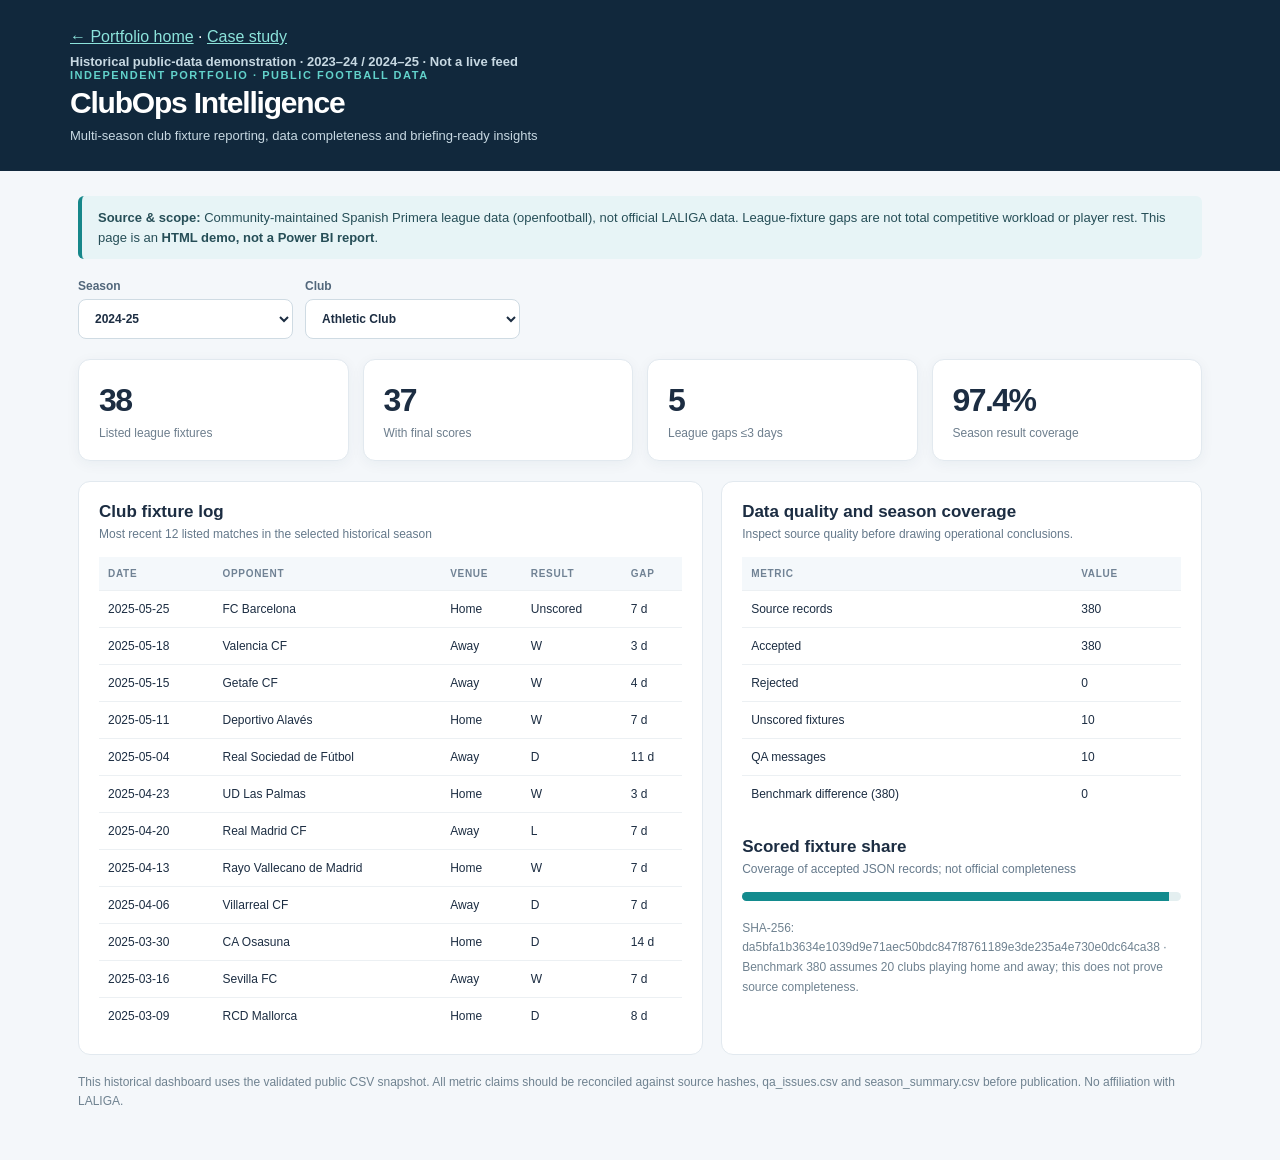
==== site/dashboard/index.html @ a0891cb8 "Host curated portfolio and verified dashboard through GitHub Pages" ====
<!doctype html>
<html lang="en"><head><meta charset="utf-8"/><meta name="viewport" content="width=device-width,initial-scale=1"/>
<title>ClubOps Intelligence — Offline Portfolio Preview</title>
<style>
:root{font-family:Inter,Segoe UI,Arial,sans-serif;color:#1c2d42;background:#f4f7fa}
*{box-sizing:border-box}body{margin:0}header{background:#11283c;color:white;padding:28px max(24px,calc((100% - 1140px)/2))}
h1{font-size:30px;letter-spacing:-.04em;margin:5px 0 3px}header p{color:#c7d8e2;font-size:13px;margin:8px 0 0}
main{max-width:1160px;margin:0 auto;padding:25px 18px 48px}.tag{font-size:11px;letter-spacing:.14em;text-transform:uppercase;color:#62d2cb;font-weight:700}
.notice{background:#e7f4f6;border-left:4px solid #16878a;border-radius:6px;padding:12px 16px;color:#264e57;font-size:13px;line-height:1.5;margin:0 0 20px}
.controls{display:flex;gap:12px;flex-wrap:wrap;margin-bottom:20px}.controls label{display:flex;flex-direction:column;gap:6px;color:#52677b;font-size:12px;font-weight:700}
select{font:inherit;background:white;color:#1c2d42;border:1px solid #cfdbe3;padding:11px 12px;border-radius:8px;min-width:215px}
.cards{display:grid;grid-template-columns:repeat(4,minmax(0,1fr));gap:14px;margin-bottom:20px}.card{background:white;border:1px solid #e2e9ef;padding:20px;border-radius:12px;box-shadow:0 3px 14px #19374a0d}
.card .kpi{font-size:32px;font-weight:750;letter-spacing:-.05em;line-height:1.3}.card .label{color:#6d7e8d;font-size:12px;margin-top:4px}
.grid{display:grid;grid-template-columns:1.3fr 1fr;gap:18px}section{background:white;border:1px solid #e2e9ef;border-radius:12px;padding:20px;overflow:hidden}
section h2{font-size:17px;margin:0 0 3px}section p{color:#65798b;font-size:12px;margin:0 0 14px;line-height:1.5}
table{width:100%;border-collapse:collapse;font-size:12px}th{text-align:left;color:#708294;text-transform:uppercase;font-size:10px;letter-spacing:.07em;background:#f4f8fb}th,td{padding:11px 9px;border-bottom:1px solid #ecf0f3}tr:last-child td{border-bottom:0}
.meter{height:9px;border-radius:9px;background:#e4eff0;overflow:hidden}.bar{height:100%;background:#138b8e}.foot{font-size:12px;color:#6f8290;margin-top:18px;line-height:1.65}
@media(max-width:750px){.cards{grid-template-columns:repeat(2,minmax(0,1fr))}.grid{grid-template-columns:1fr}h1{font-size:25px}}
</style><link rel="icon" href="data:,"><style>
header a{color:#8ce3db}a:focus-visible,select:focus-visible{outline:3px solid #e08d30;outline-offset:4px}
.foot{overflow-wrap:anywhere}@media(max-width:750px){.controls label,select{width:100%;min-width:0}
section{overflow-x:auto}td,th{padding:9px 5px}.card{padding:14px}}</style></head><body>
<header><a href="../index.html">← Portfolio home</a> ·
<a href="../case-study.html">Case study</a><p><strong>Historical public-data demonstration ·
2023–24 / 2024–25 · Not a live feed</strong></p><div class="tag">Independent portfolio · Public football data</div><h1>ClubOps Intelligence</h1>
<p>Multi-season club fixture reporting, data completeness and briefing-ready insights</p></header>
<main><div class="notice"><b>Source & scope:</b> Community-maintained Spanish Primera league data (openfootball), not official LALIGA data. League-fixture gaps are not total competitive workload or player rest. This page is an <b>HTML demo, not a Power BI report</b>.</div>
<div class="controls"><label>Season<select id="season" aria-label="Season"></select></label><label>Club<select id="club" aria-label="Club"></select></label></div>
<div class="cards"><div class="card"><div class="kpi" id="fixtures">–</div><div class="label">Listed league fixtures</div></div>
<div class="card"><div class="kpi" id="complete">–</div><div class="label">With final scores</div></div>
<div class="card"><div class="kpi" id="short">–</div><div class="label">League gaps ≤3 days</div></div>
<div class="card"><div class="kpi" id="scorecover">–</div><div class="label">Season result coverage</div></div></div>
<div class="grid"><section><h2>Club fixture log</h2><p>Most recent 12 listed matches in the selected historical season</p><table><thead><tr><th>Date</th><th>Opponent</th><th>Venue</th><th>Result</th><th>Gap</th></tr></thead><tbody id="fixtureRows"></tbody></table></section>
<section><h2>Data quality and season coverage</h2><p>Inspect source quality before drawing operational conclusions.</p><table><thead><tr><th>Metric</th><th>Value</th></tr></thead><tbody id="qaRows"></tbody></table><h2 style="margin-top:25px">Scored fixture share</h2><p>Coverage of accepted JSON records; not official completeness</p><div class="meter"><div id="meter" class="bar" style="width:0%"></div></div><div class="foot" id="caveat"></div></section></div>
<div class="foot">This historical dashboard uses the validated public CSV snapshot. All metric claims should be reconciled against source hashes, qa_issues.csv and season_summary.csv before publication. No affiliation with LALIGA.</div></main>
<script>
const DATA={"clubs":[{"season":"2023-24","club":"Athletic Club","club_key":"athletic-club","fixtures":"38","completed":"38","home":"19","away":"19","wins":"19","draws":"11","losses":"8","short_gaps_le_3_days":"1","average_gap_days":"7.76"},{"season":"2023-24","club":"CA Osasuna","club_key":"ca-osasuna","fixtures":"38","completed":"38","home":"19","away":"19","wins":"12","draws":"9","losses":"17","short_gaps_le_3_days":"3","average_gap_days":"7.73"},{"season":"2023-24","club":"C\u00e1diz CF","club_key":"cadiz-cf","fixtures":"38","completed":"38","home":"19","away":"19","wins":"6","draws":"15","losses":"17","short_gaps_le_3_days":"3","average_gap_days":"7.7"},{"season":"2023-24","club":"Club Atl\u00e9tico de Madrid","club_key":"club-atletico-de-madrid","fixtures":"38","completed":"38","home":"19","away":"19","wins":"24","draws":"4","losses":"10","short_gaps_le_3_days":"4","average_gap_days":"7.7"},{"season":"2023-24","club":"Deportivo Alav\u00e9s","club_key":"deportivo-alaves","fixtures":"38","completed":"38","home":"19","away":"19","wins":"12","draws":"10","losses":"16","short_gaps_le_3_days":"2","average_gap_days":"7.73"},{"season":"2023-24","club":"FC Barcelona","club_key":"fc-barcelona","fixtures":"38","completed":"38","home":"19","away":"19","wins":"26","draws":"7","losses":"5","short_gaps_le_3_days":"5","average_gap_days":"7.76"},{"season":"2023-24","club":"Getafe CF","club_key":"getafe-cf","fixtures":"38","completed":"38","home":"19","away":"19","wins":"10","draws":"13","losses":"15","short_gaps_le_3_days":"7","average_gap_days":"7.76"},{"season":"2023-24","club":"Girona FC","club_key":"girona-fc","fixtures":"38","completed":"38","home":"19","away":"19","wins":"25","draws":"6","losses":"7","short_gaps_le_3_days":"2","average_gap_days":"7.73"},{"season":"2023-24","club":"Granada CF","club_key":"granada-cf","fixtures":"38","completed":"38","home":"19","away":"19","wins":"4","draws":"9","losses":"25","short_gaps_le_3_days":"2","average_gap_days":"7.68"},{"season":"2023-24","club":"Rayo Vallecano de Madrid","club_key":"rayo-vallecano-de-madrid","fixtures":"38","completed":"38","home":"19","away":"19","wins":"8","draws":"14","losses":"16","short_gaps_le_3_days":"3","average_gap_days":"7.78"},{"season":"2023-24","club":"RC Celta de Vigo","club_key":"rc-celta-de-vigo","fixtures":"38","completed":"38","home":"19","away":"19","wins":"10","draws":"11","losses":"17","short_gaps_le_3_days":"1","average_gap_days":"7.76"},{"season":"2023-24","club":"RCD Mallorca","club_key":"rcd-mallorca","fixtures":"38","completed":"38","home":"19","away":"19","wins":"8","draws":"16","losses":"14","short_gaps_le_3_days":"2","average_gap_days":"7.78"},{"season":"2023-24","club":"Real Betis Balompi\u00e9","club_key":"real-betis-balompie","fixtures":"38","completed":"38","home":"19","away":"19","wins":"14","draws":"15","losses":"9","short_gaps_le_3_days":"2","average_gap_days":"7.73"},{"season":"2023-24","club":"Real Madrid CF","club_key":"real-madrid-cf","fixtures":"38","completed":"38","home":"19","away":"19","wins":"29","draws":"8","losses":"1","short_gaps_le_3_days":"4","average_gap_days":"7.76"},{"season":"2023-24","club":"Real Sociedad de F\u00fatbol","club_key":"real-sociedad-de-futbol","fixtures":"38","completed":"38","home":"19","away":"19","wins":"16","draws":"12","losses":"10","short_gaps_le_3_days":"4","average_gap_days":"7.76"},{"season":"2023-24","club":"Sevilla FC","club_key":"sevilla-fc","fixtures":"38","completed":"38","home":"19","away":"19","wins":"10","draws":"11","losses":"17","short_gaps_le_3_days":"3","average_gap_days":"7.81"},{"season":"2023-24","club":"UD Almer\u00eda","club_key":"ud-almeria","fixtures":"38","completed":"38","home":"19","away":"19","wins":"3","draws":"12","losses":"23","short_gaps_le_3_days":"3","average_gap_days":"7.78"},{"season":"2023-24","club":"UD Las Palmas","club_key":"ud-las-palmas","fixtures":"38","completed":"38","home":"19","away":"19","wins":"10","draws":"10","losses":"18","short_gaps_le_3_days":"3","average_gap_days":"7.78"},{"season":"2023-24","club":"Valencia CF","club_key":"valencia-cf","fixtures":"38","completed":"38","home":"19","away":"19","wins":"13","draws":"10","losses":"15","short_gaps_le_3_days":"2","average_gap_days":"7.81"},{"season":"2023-24","club":"Villarreal CF","club_key":"villarreal-cf","fixtures":"38","completed":"38","home":"19","away":"19","wins":"14","draws":"11","losses":"13","short_gaps_le_3_days":"4","average_gap_days":"7.73"},{"season":"2024-25","club":"Athletic Club","club_key":"athletic-club","fixtures":"38","completed":"37","home":"19","away":"19","wins":"19","draws":"13","losses":"5","short_gaps_le_3_days":"5","average_gap_days":"7.65"},{"season":"2024-25","club":"CA Osasuna","club_key":"ca-osasuna","fixtures":"38","completed":"37","home":"19","away":"19","wins":"12","draws":"15","losses":"10","short_gaps_le_3_days":"4","average_gap_days":"7.57"},{"season":"2024-25","club":"CD Legan\u00e9s","club_key":"cd-leganes","fixtures":"38","completed":"37","home":"19","away":"19","wins":"8","draws":"13","losses":"16","short_gaps_le_3_days":"4","average_gap_days":"7.57"},{"season":"2024-25","club":"Club Atl\u00e9tico de Madrid","club_key":"club-atletico-de-madrid","fixtures":"38","completed":"37","home":"19","away":"19","wins":"21","draws":"10","losses":"6","short_gaps_le_3_days":"4","average_gap_days":"7.54"},{"season":"2024-25","club":"Deportivo Alav\u00e9s","club_key":"deportivo-alaves","fixtures":"38","completed":"37","home":"19","away":"19","wins":"10","draws":"11","losses":"16","short_gaps_le_3_days":"3","average_gap_days":"7.59"},{"season":"2024-25","club":"FC Barcelona","club_key":"fc-barcelona","fixtures":"38","completed":"37","home":"19","away":"19","wins":"27","draws":"4","losses":"6","short_gaps_le_3_days":"7","average_gap_days":"7.59"},{"season":"2024-25","club":"Getafe CF","club_key":"getafe-cf","fixtures":"38","completed":"37","home":"19","away":"19","wins":"11","draws":"9","losses":"17","short_gaps_le_3_days":"3","average_gap_days":"7.62"},{"season":"2024-25","club":"Girona FC","club_key":"girona-fc","fixtures":"38","completed":"37","home":"19","away":"19","wins":"11","draws":"8","losses":"18","short_gaps_le_3_days":"3","average_gap_days":"7.65"},{"season":"2024-25","club":"Rayo Vallecano de Madrid","club_key":"rayo-vallecano-de-madrid","fixtures":"38","completed":"37","home":"19","away":"19","wins":"13","draws":"12","losses":"12","short_gaps_le_3_days":"4","average_gap_days":"7.54"},{"season":"2024-25","club":"RC Celta de Vigo","club_key":"rc-celta-de-vigo","fixtures":"38","completed":"37","home":"19","away":"19","wins":"15","draws":"7","losses":"15","short_gaps_le_3_days":"3","average_gap_days":"7.59"},{"season":"2024-25","club":"RCD Espanyol de Barcelona","club_key":"rcd-espanyol-de-barcelona","fixtures":"38","completed":"37","home":"19","away":"19","wins":"10","draws":"9","losses":"18","short_gaps_le_3_days":"3","average_gap_days":"7.51"},{"season":"2024-25","club":"RCD Mallorca","club_key":"rcd-mallorca","fixtures":"38","completed":"37","home":"19","away":"19","wins":"13","draws":"8","losses":"16","short_gaps_le_3_days":"4","average_gap_days":"7.54"},{"season":"2024-25","club":"Real Betis Balompi\u00e9","club_key":"real-betis-balompie","fixtures":"38","completed":"37","home":"19","away":"19","wins":"16","draws":"11","losses":"10","short_gaps_le_3_days":"4","average_gap_days":"7.59"},{"season":"2024-25","club":"Real Madrid CF","club_key":"real-madrid-cf","fixtures":"38","completed":"37","home":"19","away":"19","wins":"25","draws":"6","losses":"6","short_gaps_le_3_days":"6","average_gap_days":"7.54"},{"season":"2024-25","club":"Real Sociedad de F\u00fatbol","club_key":"real-sociedad-de-futbol","fixtures":"38","completed":"37","home":"19","away":"19","wins":"13","draws":"7","losses":"17","short_gaps_le_3_days":"3","average_gap_days":"7.54"},{"season":"2024-25","club":"Real Valladolid CF","club_key":"real-valladolid-cf","fixtures":"38","completed":"37","home":"19","away":"19","wins":"4","draws":"4","losses":"29","short_gaps_le_3_days":"5","average_gap_days":"7.51"},{"season":"2024-25","club":"Sevilla FC","club_key":"sevilla-fc","fixtures":"38","completed":"37","home":"19","away":"19","wins":"10","draws":"11","losses":"16","short_gaps_le_3_days":"1","average_gap_days":"7.62"},{"season":"2024-25","club":"UD Las Palmas","club_key":"ud-las-palmas","fixtures":"38","completed":"37","home":"19","away":"19","wins":"8","draws":"8","losses":"21","short_gaps_le_3_days":"1","average_gap_days":"7.59"},{"season":"2024-25","club":"Valencia CF","club_key":"valencia-cf","fixtures":"38","completed":"37","home":"19","away":"19","wins":"11","draws":"12","losses":"14","short_gaps_le_3_days":"3","average_gap_days":"7.54"},{"season":"2024-25","club":"Villarreal CF","club_key":"villarreal-cf","fixtures":"38","completed":"37","home":"19","away":"19","wins":"19","draws":"10","losses":"8","short_gaps_le_3_days":"3","average_gap_days":"7.54"}],"fixtures":[{"season":"2023-24","match_id":"2023-24|matchday-1|sevilla-fc|valencia-cf","date":"2023-08-11","round":"Matchday 1","club":"Valencia CF","club_key":"valencia-cf","opponent":"Sevilla FC","venue":"Away","goals_for":"2","goals_against":"1","result":"W","is_complete":"1","gap_days_from_previous":""},{"season":"2023-24","match_id":"2023-24|matchday-1|sevilla-fc|valencia-cf","date":"2023-08-11","round":"Matchday 1","club":"Sevilla FC","club_key":"sevilla-fc","opponent":"Valencia CF","venue":"Home","goals_for":"1","goals_against":"2","result":"L","is_complete":"1","gap_days_from_previous":""},{"season":"2023-24","match_id":"2023-24|matchday-1|ud-almeria|rayo-vallecano-de-madrid","date":"2023-08-11","round":"Matchday 1","club":"Rayo Vallecano de Madrid","club_key":"rayo-vallecano-de-madrid","opponent":"UD Almer\u00eda","venue":"Away","goals_for":"2","goals_against":"0","result":"W","is_complete":"1","gap_days_from_previous":""},{"season":"2023-24","match_id":"2023-24|matchday-1|ud-almeria|rayo-vallecano-de-madrid","date":"2023-08-11","round":"Matchday 1","club":"UD Almer\u00eda","club_key":"ud-almeria","opponent":"Rayo Vallecano de Madrid","venue":"Home","goals_for":"0","goals_against":"2","result":"L","is_complete":"1","gap_days_from_previous":""},{"season":"2023-24","match_id":"2023-24|matchday-1|athletic-club|real-madrid-cf","date":"2023-08-12","round":"Matchday 1","club":"Real Madrid CF","club_key":"real-madrid-cf","opponent":"Athletic Club","venue":"Away","goals_for":"2","goals_against":"0","result":"W","is_complete":"1","gap_days_from_previous":""},{"season":"2023-24","match_id":"2023-24|matchday-1|athletic-club|real-madrid-cf","date":"2023-08-12","round":"Matchday 1","club":"Athletic Club","club_key":"athletic-club","opponent":"Real Madrid CF","venue":"Home","goals_for":"0","goals_against":"2","result":"L","is_complete":"1","gap_days_from_previous":""},{"season":"2023-24","match_id":"2023-24|matchday-1|real-sociedad-de-futbol|girona-fc","date":"2023-08-12","round":"Matchday 1","club":"Girona FC","club_key":"girona-fc","opponent":"Real Sociedad de F\u00fatbol","venue":"Away","goals_for":"1","goals_against":"1","result":"D","is_complete":"1","gap_days_from_previous":""},{"season":"2023-24","match_id":"2023-24|matchday-1|real-sociedad-de-futbol|girona-fc","date":"2023-08-12","round":"Matchday 1","club":"Real Sociedad de F\u00fatbol","club_key":"real-sociedad-de-futbol","opponent":"Girona FC","venue":"Home","goals_for":"1","goals_against":"1","result":"D","is_complete":"1","gap_days_from_previous":""},{"season":"2023-24","match_id":"2023-24|matchday-1|ud-las-palmas|rcd-mallorca","date":"2023-08-12","round":"Matchday 1","club":"RCD Mallorca","club_key":"rcd-mallorca","opponent":"UD Las Palmas","venue":"Away","goals_for":"1","goals_against":"1","result":"D","is_complete":"1","gap_days_from_previous":""},{"season":"2023-24","match_id":"2023-24|matchday-1|ud-las-palmas|rcd-mallorca","date":"2023-08-12","round":"Matchday 1","club":"UD Las Palmas","club_key":"ud-las-palmas","opponent":"RCD Mallorca","venue":"Home","goals_for":"1","goals_against":"1","result":"D","is_complete":"1","gap_days_from_previous":""},{"season":"2023-24","match_id":"2023-24|matchday-1|getafe-cf|fc-barcelona","date":"2023-08-13","round":"Matchday 1","club":"FC Barcelona","club_key":"fc-barcelona","opponent":"Getafe CF","venue":"Away","goals_for":"0","goals_against":"0","result":"D","is_complete":"1","gap_days_from_previous":""},{"season":"2023-24","match_id":"2023-24|matchday-1|getafe-cf|fc-barcelona","date":"2023-08-13","round":"Matchday 1","club":"Getafe CF","club_key":"getafe-cf","opponent":"FC Barcelona","venue":"Home","goals_for":"0","goals_against":"0","result":"D","is_complete":"1","gap_days_from_previous":""},{"season":"2023-24","match_id":"2023-24|matchday-1|rc-celta-de-vigo|ca-osasuna","date":"2023-08-13","round":"Matchday 1","club":"CA Osasuna","club_key":"ca-osasuna","opponent":"RC Celta de Vigo","venue":"Away","goals_for":"2","goals_against":"0","result":"W","is_complete":"1","gap_days_from_previous":""},{"season":"2023-24","match_id":"2023-24|matchday-1|rc-celta-de-vigo|ca-osasuna","date":"2023-08-13","round":"Matchday 1","club":"RC Celta de Vigo","club_key":"rc-celta-de-vigo","opponent":"CA Osasuna","venue":"Home","goals_for":"0","goals_against":"2","result":"L","is_complete":"1","gap_days_from_previous":""},{"season":"2023-24","match_id":"2023-24|matchday-1|villarreal-cf|real-betis-balompie","date":"2023-08-13","round":"Matchday 1","club":"Real Betis Balompi\u00e9","club_key":"real-betis-balompie","opponent":"Villarreal CF","venue":"Away","goals_for":"2","goals_against":"1","result":"W","is_complete":"1","gap_days_from_previous":""},{"season":"2023-24","match_id":"2023-24|matchday-1|villarreal-cf|real-betis-balompie","date":"2023-08-13","round":"Matchday 1","club":"Villarreal CF","club_key":"villarreal-cf","opponent":"Real Betis Balompi\u00e9","venue":"Home","goals_for":"1","goals_against":"2","result":"L","is_complete":"1","gap_days_from_previous":""},{"season":"2023-24","match_id":"2023-24|matchday-1|cadiz-cf|deportivo-alaves","date":"2023-08-14","round":"Matchday 1","club":"Deportivo Alav\u00e9s","club_key":"deportivo-alaves","opponent":"C\u00e1diz CF","venue":"Away","goals_for":"0","goals_against":"1","result":"L","is_complete":"1","gap_days_from_previous":""},{"season":"2023-24","match_id":"2023-24|matchday-1|cadiz-cf|deportivo-alaves","date":"2023-08-14","round":"Matchday 1","club":"C\u00e1diz CF","club_key":"cadiz-cf","opponent":"Deportivo Alav\u00e9s","venue":"Home","goals_for":"1","goals_against":"0","result":"W","is_complete":"1","gap_days_from_previous":""},{"season":"2023-24","match_id":"2023-24|matchday-1|club-atletico-de-madrid|granada-cf","date":"2023-08-14","round":"Matchday 1","club":"Granada CF","club_key":"granada-cf","opponent":"Club Atl\u00e9tico de Madrid","venue":"Away","goals_for":"1","goals_against":"3","result":"L","is_complete":"1","gap_days_from_previous":""},{"season":"2023-24","match_id":"2023-24|matchday-1|club-atletico-de-madrid|granada-cf","date":"2023-08-14","round":"Matchday 1","club":"Club Atl\u00e9tico de Madrid","club_key":"club-atletico-de-madrid","opponent":"Granada CF","venue":"Home","goals_for":"3","goals_against":"1","result":"W","is_complete":"1","gap_days_from_previous":""},{"season":"2023-24","match_id":"2023-24|matchday-2|rcd-mallorca|villarreal-cf","date":"2023-08-18","round":"Matchday 2","club":"Villarreal CF","club_key":"villarreal-cf","opponent":"RCD Mallorca","venue":"Away","goals_for":"1","goals_against":"0","result":"W","is_complete":"1","gap_days_from_previous":"5"},{"season":"2023-24","match_id":"2023-24|matchday-2|rcd-mallorca|villarreal-cf","date":"2023-08-18","round":"Matchday 2","club":"RCD Mallorca","club_key":"rcd-mallorca","opponent":"Villarreal CF","venue":"Home","goals_for":"0","goals_against":"1","result":"L","is_complete":"1","gap_days_from_previous":"6"},{"season":"2023-24","match_id":"2023-24|matchday-2|valencia-cf|ud-las-palmas","date":"2023-08-18","round":"Matchday 2","club":"UD Las Palmas","club_key":"ud-las-palmas","opponent":"Valencia CF","venue":"Away","goals_for":"0","goals_against":"1","result":"L","is_complete":"1","gap_days_from_previous":"6"},{"season":"2023-24","match_id":"2023-24|matchday-2|valencia-cf|ud-las-palmas","date":"2023-08-18","round":"Matchday 2","club":"Valencia CF","club_key":"valencia-cf","opponent":"UD Las Palmas","venue":"Home","goals_for":"1","goals_against":"0","result":"W","is_complete":"1","gap_days_from_previous":"7"},{"season":"2023-24","match_id":"2023-24|matchday-2|ca-osasuna|athletic-club","date":"2023-08-19","round":"Matchday 2","club":"Athletic Club","club_key":"athletic-club","opponent":"CA Osasuna","venue":"Away","goals_for":"2","goals_against":"0","result":"W","is_complete":"1","gap_days_from_previous":"7"},{"season":"2023-24","match_id":"2023-24|matchday-2|ca-osasuna|athletic-club","date":"2023-08-19","round":"Matchday 2","club":"CA Osasuna","club_key":"ca-osasuna","opponent":"Athletic Club","venue":"Home","goals_for":"0","goals_against":"2","result":"L","is_complete":"1","gap_days_from_previous":"6"},{"season":"2023-24","match_id":"2023-24|matchday-2|real-sociedad-de-futbol|rc-celta-de-vigo","date":"2023-08-19","round":"Matchday 2","club":"RC Celta de Vigo","club_key":"rc-celta-de-vigo","opponent":"Real Sociedad de F\u00fatbol","venue":"Away","goals_for":"1","goals_against":"1","result":"D","is_complete":"1","gap_days_from_previous":"6"},{"season":"2023-24","match_id":"2023-24|matchday-2|real-sociedad-de-futbol|rc-celta-de-vigo","date":"2023-08-19","round":"Matchday 2","club":"Real Sociedad de F\u00fatbol","club_key":"real-sociedad-de-futbol","opponent":"RC Celta de Vigo","venue":"Home","goals_for":"1","goals_against":"1","result":"D","is_complete":"1","gap_days_from_previous":"7"},{"season":"2023-24","match_id":"2023-24|matchday-2|ud-almeria|real-madrid-cf","date":"2023-08-19","round":"Matchday 2","club":"Real Madrid CF","club_key":"real-madrid-cf","opponent":"UD Almer\u00eda","venue":"Away","goals_for":"3","goals_against":"1","result":"W","is_complete":"1","gap_days_from_previous":"7"},{"season":"2023-24","match_id":"2023-24|matchday-2|ud-almeria|real-madrid-cf","date":"2023-08-19","round":"Matchday 2","club":"UD Almer\u00eda","club_key":"ud-almeria","opponent":"Real Madrid CF","venue":"Home","goals_for":"1","goals_against":"3","result":"L","is_complete":"1","gap_days_from_previous":"8"},{"season":"2023-24","match_id":"2023-24|matchday-2|fc-barcelona|cadiz-cf","date":"2023-08-20","round":"Matchday 2","club":"C\u00e1diz CF","club_key":"cadiz-cf","opponent":"FC Barcelona","venue":"Away","goals_for":"0","goals_against":"2","result":"L","is_complete":"1","gap_days_from_previous":"6"},{"season":"2023-24","match_id":"2023-24|matchday-2|fc-barcelona|cadiz-cf","date":"2023-08-20","round":"Matchday 2","club":"FC Barcelona","club_key":"fc-barcelona","opponent":"C\u00e1diz CF","venue":"Home","goals_for":"2","goals_against":"0","result":"W","is_complete":"1","gap_days_from_previous":"7"},{"season":"2023-24","match_id":"2023-24|matchday-2|girona-fc|getafe-cf","date":"2023-08-20","round":"Matchday 2","club":"Getafe CF","club_key":"getafe-cf","opponent":"Girona FC","venue":"Away","goals_for":"0","goals_against":"3","result":"L","is_complete":"1","gap_days_from_previous":"7"},{"season":"2023-24","match_id":"2023-24|matchday-2|girona-fc|getafe-cf","date":"2023-08-20","round":"Matchday 2","club":"Girona FC","club_key":"girona-fc","opponent":"Getafe CF","venue":"Home","goals_for":"3","goals_against":"0","result":"W","is_complete":"1","gap_days_from_previous":"8"},{"season":"2023-24","match_id":"2023-24|matchday-2|real-betis-balompie|club-atletico-de-madrid","date":"2023-08-20","round":"Matchday 2","club":"Club Atl\u00e9tico de Madrid","club_key":"club-atletico-de-madrid","opponent":"Real Betis Balompi\u00e9","venue":"Away","goals_for":"0","goals_against":"0","result":"D","is_complete":"1","gap_days_from_previous":"6"},{"season":"2023-24","match_id":"2023-24|matchday-2|real-betis-balompie|club-atletico-de-madrid","date":"2023-08-20","round":"Matchday 2","club":"Real Betis Balompi\u00e9","club_key":"real-betis-balompie","opponent":"Club Atl\u00e9tico de Madrid","venue":"Home","goals_for":"0","goals_against":"0","result":"D","is_complete":"1","gap_days_from_previous":"7"},{"season":"2023-24","match_id":"2023-24|matchday-2|deportivo-alaves|sevilla-fc","date":"2023-08-21","round":"Matchday 2","club":"Sevilla FC","club_key":"sevilla-fc","opponent":"Deportivo Alav\u00e9s","venue":"Away","goals_for":"3","goals_against":"4","result":"L","is_complete":"1","gap_days_from_previous":"10"},{"season":"2023-24","match_id":"2023-24|matchday-2|deportivo-alaves|sevilla-fc","date":"2023-08-21","round":"Matchday 2","club":"Deportivo Alav\u00e9s","club_key":"deportivo-alaves","opponent":"Sevilla FC","venue":"Home","goals_for":"4","goals_against":"3","result":"W","is_complete":"1","gap_days_from_previous":"7"},{"season":"2023-24","match_id":"2023-24|matchday-2|granada-cf|rayo-vallecano-de-madrid","date":"2023-08-21","round":"Matchday 2","club":"Rayo Vallecano de Madrid","club_key":"rayo-vallecano-de-madrid","opponent":"Granada CF","venue":"Away","goals_for":"2","goals_against":"0","result":"W","is_complete":"1","gap_days_from_previous":"10"},{"season":"2023-24","match_id":"2023-24|matchday-2|granada-cf|rayo-vallecano-de-madrid","date":"2023-08-21","round":"Matchday 2","club":"Granada CF","club_key":"granada-cf","opponent":"Rayo Vallecano de Madrid","venue":"Home","goals_for":"0","goals_against":"2","result":"L","is_complete":"1","gap_days_from_previous":"7"},{"season":"2023-24","match_id":"2023-24|matchday-3|rc-celta-de-vigo|real-madrid-cf","date":"2023-08-25","round":"Matchday 3","club":"Real Madrid CF","club_key":"real-madrid-cf","opponent":"RC Celta de Vigo","venue":"Away","goals_for":"1","goals_against":"0","result":"W","is_complete":"1","gap_days_from_previous":"6"},{"season":"2023-24","match_id":"2023-24|matchday-3|rc-celta-de-vigo|real-madrid-cf","date":"2023-08-25","round":"Matchday 3","club":"RC Celta de Vigo","club_key":"rc-celta-de-vigo","opponent":"Real Madrid CF","venue":"Home","goals_for":"0","goals_against":"1","result":"L","is_complete":"1","gap_days_from_previous":"6"},{"season":"2023-24","match_id":"2023-24|matchday-3|ud-las-palmas|real-sociedad-de-futbol","date":"2023-08-25","round":"Matchday 3","club":"Real Sociedad de F\u00fatbol","club_key":"real-sociedad-de-futbol","opponent":"UD Las Palmas","venue":"Away","goals_for":"0","goals_against":"0","result":"D","is_complete":"1","gap_days_from_previous":"6"},{"season":"2023-24","match_id":"2023-24|matchday-3|ud-las-palmas|real-sociedad-de-futbol","date":"2023-08-25","round":"Matchday 3","club":"UD Las Palmas","club_key":"ud-las-palmas","opponent":"Real Sociedad de F\u00fatbol","venue":"Home","goals_for":"0","goals_against":"0","result":"D","is_complete":"1","gap_days_from_previous":"7"},{"season":"2023-24","match_id":"2023-24|matchday-3|cadiz-cf|ud-almeria","date":"2023-08-26","round":"Matchday 3","club":"UD Almer\u00eda","club_key":"ud-almeria","opponent":"C\u00e1diz CF","venue":"Away","goals_for":"1","goals_against":"1","result":"D","is_complete":"1","gap_days_from_previous":"7"},{"season":"2023-24","match_id":"2023-24|matchday-3|cadiz-cf|ud-almeria","date":"2023-08-26","round":"Matchday 3","club":"C\u00e1diz CF","club_key":"cadiz-cf","opponent":"UD Almer\u00eda","venue":"Home","goals_for":"1","goals_against":"1","result":"D","is_complete":"1","gap_days_from_previous":"6"},{"season":"2023-24","match_id":"2023-24|matchday-3|granada-cf|rcd-mallorca","date":"2023-08-26","round":"Matchday 3","club":"RCD Mallorca","club_key":"rcd-mallorca","opponent":"Granada CF","venue":"Away","goals_for":"2","goals_against":"3","result":"L","is_complete":"1","gap_days_from_previous":"8"},{"season":"2023-24","match_id":"2023-24|matchday-3|granada-cf|rcd-mallorca","date":"2023-08-26","round":"Matchday 3","club":"Granada CF","club_key":"granada-cf","opponent":"RCD Mallorca","venue":"Home","goals_for":"3","goals_against":"2","result":"W","is_complete":"1","gap_days_from_previous":"5"},{"season":"2023-24","match_id":"2023-24|matchday-3|sevilla-fc|girona-fc","date":"2023-08-26","round":"Matchday 3","club":"Girona FC","club_key":"girona-fc","opponent":"Sevilla FC","venue":"Away","goals_for":"2","goals_against":"1","result":"W","is_complete":"1","gap_days_from_previous":"6"},{"season":"2023-24","match_id":"2023-24|matchday-3|sevilla-fc|girona-fc","date":"2023-08-26","round":"Matchday 3","club":"Sevilla FC","club_key":"sevilla-fc","opponent":"Girona FC","venue":"Home","goals_for":"1","goals_against":"2","result":"L","is_complete":"1","gap_days_from_previous":"5"},{"season":"2023-24","match_id":"2023-24|matchday-3|athletic-club|real-betis-balompie","date":"2023-08-27","round":"Matchday 3","club":"Real Betis Balompi\u00e9","club_key":"real-betis-balompie","opponent":"Athletic Club","venue":"Away","goals_for":"2","goals_against":"4","result":"L","is_complete":"1","gap_days_from_previous":"7"},{"season":"2023-24","match_id":"2023-24|matchday-3|athletic-club|real-betis-balompie","date":"2023-08-27","round":"Matchday 3","club":"Athletic Club","club_key":"athletic-club","opponent":"Real Betis Balompi\u00e9","venue":"Home","goals_for":"4","goals_against":"2","result":"W","is_complete":"1","gap_days_from_previous":"8"},{"season":"2023-24","match_id":"2023-24|matchday-3|valencia-cf|ca-osasuna","date":"2023-08-27","round":"Matchday 3","club":"CA Osasuna","club_key":"ca-osasuna","opponent":"Valencia CF","venue":"Away","goals_for":"2","goals_against":"1","result":"W","is_complete":"1","gap_days_from_previous":"8"},{"season":"2023-24","match_id":"2023-24|matchday-3|valencia-cf|ca-osasuna","date":"2023-08-27","round":"Matchday 3","club":"Valencia CF","club_key":"valencia-cf","opponent":"CA Osasuna","venue":"Home","goals_for":"1","goals_against":"2","result":"L","is_complete":"1","gap_days_from_previous":"9"},{"season":"2023-24","match_id":"2023-24|matchday-3|villarreal-cf|fc-barcelona","date":"2023-08-27","round":"Matchday 3","club":"FC Barcelona","club_key":"fc-barcelona","opponent":"Villarreal CF","venue":"Away","goals_for":"4","goals_against":"3","result":"W","is_complete":"1","gap_days_from_previous":"7"},{"season":"2023-24","match_id":"2023-24|matchday-3|villarreal-cf|fc-barcelona","date":"2023-08-27","round":"Matchday 3","club":"Villarreal CF","club_key":"villarreal-cf","opponent":"FC Barcelona","venue":"Home","goals_for":"3","goals_against":"4","result":"L","is_complete":"1","gap_days_from_previous":"9"},{"season":"2023-24","match_id":"2023-24|matchday-3|getafe-cf|deportivo-alaves","date":"2023-08-28","round":"Matchday 3","club":"Deportivo Alav\u00e9s","club_key":"deportivo-alaves","opponent":"Getafe CF","venue":"Away","goals_for":"0","goals_against":"1","result":"L","is_complete":"1","gap_days_from_previous":"7"},{"season":"2023-24","match_id":"2023-24|matchday-3|getafe-cf|deportivo-alaves","date":"2023-08-28","round":"Matchday 3","club":"Getafe CF","club_key":"getafe-cf","opponent":"Deportivo Alav\u00e9s","venue":"Home","goals_for":"1","goals_against":"0","result":"W","is_complete":"1","gap_days_from_previous":"8"},{"season":"2023-24","match_id":"2023-24|matchday-3|rayo-vallecano-de-madrid|club-atletico-de-madrid","date":"2023-08-28","round":"Matchday 3","club":"Club Atl\u00e9tico de Madrid","club_key":"club-atletico-de-madrid","opponent":"Rayo Vallecano de Madrid","venue":"Away","goals_for":"7","goals_against":"0","result":"W","is_complete":"1","gap_days_from_previous":"8"},{"season":"2023-24","match_id":"2023-24|matchday-3|rayo-vallecano-de-madrid|club-atletico-de-madrid","date":"2023-08-28","round":"Matchday 3","club":"Rayo Vallecano de Madrid","club_key":"rayo-vallecano-de-madrid","opponent":"Club Atl\u00e9tico de Madrid","venue":"Home","goals_for":"0","goals_against":"7","result":"L","is_complete":"1","gap_days_from_previous":"7"},{"season":"2023-24","match_id":"2023-24|matchday-4|cadiz-cf|villarreal-cf","date":"2023-09-01","round":"Matchday 4","club":"Villarreal CF","club_key":"villarreal-cf","opponent":"C\u00e1diz CF","venue":"Away","goals_for":"1","goals_against":"3","result":"L","is_complete":"1","gap_days_from_previous":"5"},{"season":"2023-24","match_id":"2023-24|matchday-4|cadiz-cf|villarreal-cf","date":"2023-09-01","round":"Matchday 4","club":"C\u00e1diz CF","club_key":"cadiz-cf","opponent":"Villarreal CF","venue":"Home","goals_for":"3","goals_against":"1","result":"W","is_complete":"1","gap_days_from_previous":"6"},{"season":"2023-24","match_id":"2023-24|matchday-4|ud-almeria|rc-celta-de-vigo","date":"2023-09-01","round":"Matchday 4","club":"RC Celta de Vigo","club_key":"rc-celta-de-vigo","opponent":"UD Almer\u00eda","venue":"Away","goals_for":"3","goals_against":"2","result":"W","is_complete":"1","gap_days_from_previous":"7"},{"season":"2023-24","match_id":"2023-24|matchday-4|ud-almeria|rc-celta-de-vigo","date":"2023-09-01","round":"Matchday 4","club":"UD Almer\u00eda","club_key":"ud-almeria","opponent":"RC Celta de Vigo","venue":"Home","goals_for":"2","goals_against":"3","result":"L","is_complete":"1","gap_days_from_previous":"6"},{"season":"2023-24","match_id":"2023-24|matchday-4|deportivo-alaves|valencia-cf","date":"2023-09-02","round":"Matchday 4","club":"Valencia CF","club_key":"valencia-cf","opponent":"Deportivo Alav\u00e9s","venue":"Away","goals_for":"0","goals_against":"1","result":"L","is_complete":"1","gap_days_from_previous":"6"},{"season":"2023-24","match_id":"2023-24|matchday-4|deportivo-alaves|valencia-cf","date":"2023-09-02","round":"Matchday 4","club":"Deportivo Alav\u00e9s","club_key":"deportivo-alaves","opponent":"Valencia CF","venue":"Home","goals_for":"1","goals_against":"0","result":"W","is_complete":"1","gap_days_from_previous":"5"},{"season":"2023-24","match_id":"2023-24|matchday-4|real-betis-balompie|rayo-vallecano-de-madrid","date":"2023-09-02","round":"Matchday 4","club":"Rayo Vallecano de Madrid","club_key":"rayo-vallecano-de-madrid","opponent":"Real Betis Balompi\u00e9","venue":"Away","goals_for":"0","goals_against":"1","result":"L","is_complete":"1","gap_days_from_previous":"5"},{"season":"2023-24","match_id":"2023-24|matchday-4|real-betis-balompie|rayo-vallecano-de-madrid","date":"2023-09-02","round":"Matchday 4","club":"Real Betis Balompi\u00e9","club_key":"real-betis-balompie","opponent":"Rayo Vallecano de Madrid","venue":"Home","goals_for":"1","goals_against":"0","result":"W","is_complete":"1","gap_days_from_previous":"6"},{"season":"2023-24","match_id":"2023-24|matchday-4|real-madrid-cf|getafe-cf","date":"2023-09-02","round":"Matchday 4","club":"Getafe CF","club_key":"getafe-cf","opponent":"Real Madrid CF","venue":"Away","goals_for":"1","goals_against":"2","result":"L","is_complete":"1","gap_days_from_previous":"5"},{"season":"2023-24","match_id":"2023-24|matchday-4|real-madrid-cf|getafe-cf","date":"2023-09-02","round":"Matchday 4","club":"Real Madrid CF","club_key":"real-madrid-cf","opponent":"Getafe CF","venue":"Home","goals_for":"2","goals_against":"1","result":"W","is_complete":"1","gap_days_from_previous":"8"},{"season":"2023-24","match_id":"2023-24|matchday-4|real-sociedad-de-futbol|granada-cf","date":"2023-09-02","round":"Matchday 4","club":"Granada CF","club_key":"granada-cf","opponent":"Real Sociedad de F\u00fatbol","venue":"Away","goals_for":"3","goals_against":"5","result":"L","is_complete":"1","gap_days_from_previous":"7"},{"season":"2023-24","match_id":"2023-24|matchday-4|real-sociedad-de-futbol|granada-cf","date":"2023-09-02","round":"Matchday 4","club":"Real Sociedad de F\u00fatbol","club_key":"real-sociedad-de-futbol","opponent":"Granada CF","venue":"Home","goals_for":"5","goals_against":"3","result":"W","is_complete":"1","gap_days_from_previous":"8"},{"season":"2023-24","match_id":"2023-24|matchday-4|ca-osasuna|fc-barcelona","date":"2023-09-03","round":"Matchday 4","club":"FC Barcelona","club_key":"fc-barcelona","opponent":"CA Osasuna","venue":"Away","goals_for":"2","goals_against":"1","result":"W","is_complete":"1","gap_days_from_previous":"7"},{"season":"2023-24","match_id":"2023-24|matchday-4|ca-osasuna|fc-barcelona","date":"2023-09-03","round":"Matchday 4","club":"CA Osasuna","club_key":"ca-osasuna","opponent":"FC Barcelona","venue":"Home","goals_for":"1","goals_against":"2","result":"L","is_complete":"1","gap_days_from_previous":"7"},{"season":"2023-24","match_id":"2023-24|matchday-4|girona-fc|ud-las-palmas","date":"2023-09-03","round":"Matchday 4","club":"UD Las Palmas","club_key":"ud-las-palmas","opponent":"Girona FC","venue":"Away","goals_for":"0","goals_against":"1","result":"L","is_complete":"1","gap_days_from_previous":"9"},{"season":"2023-24","match_id":"2023-24|matchday-4|girona-fc|ud-las-palmas","date":"2023-09-03","round":"Matchday 4","club":"Girona FC","club_key":"girona-fc","opponent":"UD Las Palmas","venue":"Home","goals_for":"1","goals_against":"0","result":"W","is_complete":"1","gap_days_from_previous":"8"},{"season":"2023-24","match_id":"2023-24|matchday-4|rcd-mallorca|athletic-club","date":"2023-09-03","round":"Matchday 4","club":"Athletic Club","club_key":"athletic-club","opponent":"RCD Mallorca","venue":"Away","goals_for":"0","goals_against":"0","result":"D","is_complete":"1","gap_days_from_previous":"7"},{"season":"2023-24","match_id":"2023-24|matchday-4|rcd-mallorca|athletic-club","date":"2023-09-03","round":"Matchday 4","club":"RCD Mallorca","club_key":"rcd-mallorca","opponent":"Athletic Club","venue":"Home","goals_for":"0","goals_against":"0","result":"D","is_complete":"1","gap_days_from_previous":"8"},{"season":"2023-24","match_id":"2023-24|matchday-5|rayo-vallecano-de-madrid|deportivo-alaves","date":"2023-09-15","round":"Matchday 5","club":"Deportivo Alav\u00e9s","club_key":"deportivo-alaves","opponent":"Rayo Vallecano de Madrid","venue":"Away","goals_for":"0","goals_against":"2","result":"L","is_complete":"1","gap_days_from_previous":"13"},{"season":"2023-24","match_id":"2023-24|matchday-5|rayo-vallecano-de-madrid|deportivo-alaves","date":"2023-09-15","round":"Matchday 5","club":"Rayo Vallecano de Madrid","club_key":"rayo-vallecano-de-madrid","opponent":"Deportivo Alav\u00e9s","venue":"Home","goals_for":"2","goals_against":"0","result":"W","is_complete":"1","gap_days_from_previous":"13"},{"season":"2023-24","match_id":"2023-24|matchday-5|athletic-club|cadiz-cf","date":"2023-09-16","round":"Matchday 5","club":"C\u00e1diz CF","club_key":"cadiz-cf","opponent":"Athletic Club","venue":"Away","goals_for":"0","goals_against":"3","result":"L","is_complete":"1","gap_days_from_previous":"15"},{"season":"2023-24","match_id":"2023-24|matchday-5|athletic-club|cadiz-cf","date":"2023-09-16","round":"Matchday 5","club":"Athletic Club","club_key":"athletic-club","opponent":"C\u00e1diz CF","venue":"Home","goals_for":"3","goals_against":"0","result":"W","is_complete":"1","gap_days_from_previous":"13"},{"season":"2023-24","match_id":"2023-24|matchday-5|fc-barcelona|real-betis-balompie","date":"2023-09-16","round":"Matchday 5","club":"Real Betis Balompi\u00e9","club_key":"real-betis-balompie","opponent":"FC Barcelona","venue":"Away","goals_for":"0","goals_against":"5","result":"L","is_complete":"1","gap_days_from_previous":"14"},{"season":"2023-24","match_id":"2023-24|matchday-5|fc-barcelona|real-betis-balompie","date":"2023-09-16","round":"Matchday 5","club":"FC Barcelona","club_key":"fc-barcelona","opponent":"Real Betis Balompi\u00e9","venue":"Home","goals_for":"5","goals_against":"0","result":"W","is_complete":"1","gap_days_from_previous":"13"},{"season":"2023-24","match_id":"2023-24|matchday-5|rc-celta-de-vigo|rcd-mallorca","date":"2023-09-16","round":"Matchday 5","club":"RCD Mallorca","club_key":"rcd-mallorca","opponent":"RC Celta de Vigo","venue":"Away","goals_for":"1","goals_against":"0","result":"W","is_complete":"1","gap_days_from_previous":"13"},{"season":"2023-24","match_id":"2023-24|matchday-5|rc-celta-de-vigo|rcd-mallorca","date":"2023-09-16","round":"Matchday 5","club":"RC Celta de Vigo","club_key":"rc-celta-de-vigo","opponent":"RCD Mallorca","venue":"Home","goals_for":"0","goals_against":"1","result":"L","is_complete":"1","gap_days_from_previous":"15"},{"season":"2023-24","match_id":"2023-24|matchday-5|valencia-cf|club-atletico-de-madrid","date":"2023-09-16","round":"Matchday 5","club":"Club Atl\u00e9tico de Madrid","club_key":"club-atletico-de-madrid","opponent":"Valencia CF","venue":"Away","goals_for":"0","goals_against":"3","result":"L","is_complete":"1","gap_days_from_previous":"19"},{"season":"2023-24","match_id":"2023-24|matchday-5|valencia-cf|club-atletico-de-madrid","date":"2023-09-16","round":"Matchday 5","club":"Valencia CF","club_key":"valencia-cf","opponent":"Club Atl\u00e9tico de Madrid","venue":"Home","goals_for":"3","goals_against":"0","result":"W","is_complete":"1","gap_days_from_previous":"14"},{"season":"2023-24","match_id":"2023-24|matchday-5|getafe-cf|ca-osasuna","date":"2023-09-17","round":"Matchday 5","club":"CA Osasuna","club_key":"ca-osasuna","opponent":"Getafe CF","venue":"Away","goals_for":"2","goals_against":"3","result":"L","is_complete":"1","gap_days_from_previous":"14"},{"season":"2023-24","match_id":"2023-24|matchday-5|getafe-cf|ca-osasuna","date":"2023-09-17","round":"Matchday 5","club":"Getafe CF","club_key":"getafe-cf","opponent":"CA Osasuna","venue":"Home","goals_for":"3","goals_against":"2","result":"W","is_complete":"1","gap_days_from_previous":"15"},{"season":"2023-24","match_id":"2023-24|matchday-5|real-madrid-cf|real-sociedad-de-futbol","date":"2023-09-17","round":"Matchday 5","club":"Real Sociedad de F\u00fatbol","club_key":"real-sociedad-de-futbol","opponent":"Real Madrid CF","venue":"Away","goals_for":"1","goals_against":"2","result":"L","is_complete":"1","gap_days_from_previous":"15"},{"season":"2023-24","match_id":"2023-24|matchday-5|real-madrid-cf|real-sociedad-de-futbol","date":"2023-09-17","round":"Matchday 5","club":"Real Madrid CF","club_key":"real-madrid-cf","opponent":"Real Sociedad de F\u00fatbol","venue":"Home","goals_for":"2","goals_against":"1","result":"W","is_complete":"1","gap_days_from_previous":"15"},{"season":"2023-24","match_id":"2023-24|matchday-5|sevilla-fc|ud-las-palmas","date":"2023-09-17","round":"Matchday 5","club":"UD Las Palmas","club_key":"ud-las-palmas","opponent":"Sevilla FC","venue":"Away","goals_for":"0","goals_against":"1","result":"L","is_complete":"1","gap_days_from_previous":"14"},{"season":"2023-24","match_id":"2023-24|matchday-5|sevilla-fc|ud-las-palmas","date":"2023-09-17","round":"Matchday 5","club":"Sevilla FC","club_key":"sevilla-fc","opponent":"UD Las Palmas","venue":"Home","goals_for":"1","goals_against":"0","result":"W","is_complete":"1","gap_days_from_previous":"22"},{"season":"2023-24","match_id":"2023-24|matchday-5|villarreal-cf|ud-almeria","date":"2023-09-17","round":"Matchday 5","club":"UD Almer\u00eda","club_key":"ud-almeria","opponent":"Villarreal CF","venue":"Away","goals_for":"1","goals_against":"2","result":"L","is_complete":"1","gap_days_from_previous":"16"},{"season":"2023-24","match_id":"2023-24|matchday-5|villarreal-cf|ud-almeria","date":"2023-09-17","round":"Matchday 5","club":"Villarreal CF","club_key":"villarreal-cf","opponent":"UD Almer\u00eda","venue":"Home","goals_for":"2","goals_against":"1","result":"W","is_complete":"1","gap_days_from_previous":"16"},{"season":"2023-24","match_id":"2023-24|matchday-5|granada-cf|girona-fc","date":"2023-09-18","round":"Matchday 5","club":"Girona FC","club_key":"girona-fc","opponent":"Granada CF","venue":"Away","goals_for":"4","goals_against":"2","result":"W","is_complete":"1","gap_days_from_previous":"15"},{"season":"2023-24","match_id":"2023-24|matchday-5|granada-cf|girona-fc","date":"2023-09-18","round":"Matchday 5","club":"Granada CF","club_key":"granada-cf","opponent":"Girona FC","venue":"Home","goals_for":"2","goals_against":"4","result":"L","is_complete":"1","gap_days_from_previous":"16"},{"season":"2023-24","match_id":"2023-24|matchday-6|deportivo-alaves|athletic-club","date":"2023-09-22","round":"Matchday 6","club":"Athletic Club","club_key":"athletic-club","opponent":"Deportivo Alav\u00e9s","venue":"Away","goals_for":"2","goals_against":"0","result":"W","is_complete":"1","gap_days_from_previous":"6"},{"season":"2023-24","match_id":"2023-24|matchday-6|deportivo-alaves|athletic-club","date":"2023-09-22","round":"Matchday 6","club":"Deportivo Alav\u00e9s","club_key":"deportivo-alaves","opponent":"Athletic Club","venue":"Home","goals_for":"0","goals_against":"2","result":"L","is_complete":"1","gap_days_from_previous":"7"},{"season":"2023-24","match_id":"2023-24|matchday-6|ca-osasuna|sevilla-fc","date":"2023-09-23","round":"Matchday 6","club":"Sevilla FC","club_key":"sevilla-fc","opponent":"CA Osasuna","venue":"Away","goals_for":"0","goals_against":"0","result":"D","is_complete":"1","gap_days_from_previous":"6"},{"season":"2023-24","match_id":"2023-24|matchday-6|ca-osasuna|sevilla-fc","date":"2023-09-23","round":"Matchday 6","club":"CA Osasuna","club_key":"ca-osasuna","opponent":"Sevilla FC","venue":"Home","goals_for":"0","goals_against":"0","result":"D","is_complete":"1","gap_days_from_previous":"6"},{"season":"2023-24","match_id":"2023-24|matchday-6|fc-barcelona|rc-celta-de-vigo","date":"2023-09-23","round":"Matchday 6","club":"RC Celta de Vigo","club_key":"rc-celta-de-vigo","opponent":"FC Barcelona","venue":"Away","goals_for":"2","goals_against":"3","result":"L","is_complete":"1","gap_days_from_previous":"7"},{"season":"2023-24","match_id":"2023-24|matchday-6|fc-barcelona|rc-celta-de-vigo","date":"2023-09-23","round":"Matchday 6","club":"FC Barcelona","club_key":"fc-barcelona","opponent":"RC Celta de Vigo","venue":"Home","goals_for":"3","goals_against":"2","result":"W","is_complete":"1","gap_days_from_previous":"7"},{"season":"2023-24","match_id":"2023-24|matchday-6|girona-fc|rcd-mallorca","date":"2023-09-23","round":"Matchday 6","club":"RCD Mallorca","club_key":"rcd-mallorca","opponent":"Girona FC","venue":"Away","goals_for":"3","goals_against":"5","result":"L","is_complete":"1","gap_days_from_previous":"7"},{"season":"2023-24","match_id":"2023-24|matchday-6|girona-fc|rcd-mallorca","date":"2023-09-23","round":"Matchday 6","club":"Girona FC","club_key":"girona-fc","opponent":"RCD Mallorca","venue":"Home","goals_for":"5","goals_against":"3","result":"W","is_complete":"1","gap_days_from_previous":"5"},{"season":"2023-24","match_id":"2023-24|matchday-6|ud-almeria|valencia-cf","date":"2023-09-23","round":"Matchday 6","club":"Valencia CF","club_key":"valencia-cf","opponent":"UD Almer\u00eda","venue":"Away","goals_for":"2","goals_against":"2","result":"D","is_complete":"1","gap_days_from_previous":"7"},{"season":"2023-24","match_id":"2023-24|matchday-6|ud-almeria|valencia-cf","date":"2023-09-23","round":"Matchday 6","club":"UD Almer\u00eda","club_key":"ud-almeria","opponent":"Valencia CF","venue":"Home","goals_for":"2","goals_against":"2","result":"D","is_complete":"1","gap_days_from_previous":"6"},{"season":"2023-24","match_id":"2023-24|matchday-6|club-atletico-de-madrid|real-madrid-cf","date":"2023-09-24","round":"Matchday 6","club":"Real Madrid CF","club_key":"real-madrid-cf","opponent":"Club Atl\u00e9tico de Madrid","venue":"Away","goals_for":"1","goals_against":"3","result":"L","is_complete":"1","gap_days_from_previous":"7"},{"season":"2023-24","match_id":"2023-24|matchday-6|club-atletico-de-madrid|real-madrid-cf","date":"2023-09-24","round":"Matchday 6","club":"Club Atl\u00e9tico de Madrid","club_key":"club-atletico-de-madrid","opponent":"Real Madrid CF","venue":"Home","goals_for":"3","goals_against":"1","result":"W","is_complete":"1","gap_days_from_previous":"8"},{"season":"2023-24","match_id":"2023-24|matchday-6|rayo-vallecano-de-madrid|villarreal-cf","date":"2023-09-24","round":"Matchday 6","club":"Villarreal CF","club_key":"villarreal-cf","opponent":"Rayo Vallecano de Madrid","venue":"Away","goals_for":"1","goals_against":"1","result":"D","is_complete":"1","gap_days_from_previous":"7"},{"season":"2023-24","match_id":"2023-24|matchday-6|rayo-vallecano-de-madrid|villarreal-cf","date":"2023-09-24","round":"Matchday 6","club":"Rayo Vallecano de Madrid","club_key":"rayo-vallecano-de-madrid","opponent":"Villarreal CF","venue":"Home","goals_for":"1","goals_against":"1","result":"D","is_complete":"1","gap_days_from_previous":"9"},{"season":"2023-24","match_id":"2023-24|matchday-6|real-betis-balompie|cadiz-cf","date":"2023-09-24","round":"Matchday 6","club":"C\u00e1diz CF","club_key":"cadiz-cf","opponent":"Real Betis Balompi\u00e9","venue":"Away","goals_for":"1","goals_against":"1","result":"D","is_complete":"1","gap_days_from_previous":"8"},{"season":"2023-24","match_id":"2023-24|matchday-6|real-betis-balompie|cadiz-cf","date":"2023-09-24","round":"Matchday 6","club":"Real Betis Balompi\u00e9","club_key":"real-betis-balompie","opponent":"C\u00e1diz CF","venue":"Home","goals_for":"1","goals_against":"1","result":"D","is_complete":"1","gap_days_from_previous":"8"},{"season":"2023-24","match_id":"2023-24|matchday-6|real-sociedad-de-futbol|getafe-cf","date":"2023-09-24","round":"Matchday 6","club":"Getafe CF","club_key":"getafe-cf","opponent":"Real Sociedad de F\u00fatbol","venue":"Away","goals_for":"3","goals_against":"4","result":"L","is_complete":"1","gap_days_from_previous":"7"},{"season":"2023-24","match_id":"2023-24|matchday-6|real-sociedad-de-futbol|getafe-cf","date":"2023-09-24","round":"Matchday 6","club":"Real Sociedad de F\u00fatbol","club_key":"real-sociedad-de-futbol","opponent":"Getafe CF","venue":"Home","goals_for":"4","goals_against":"3","result":"W","is_complete":"1","gap_days_from_previous":"7"},{"season":"2023-24","match_id":"2023-24|matchday-6|ud-las-palmas|granada-cf","date":"2023-09-24","round":"Matchday 6","club":"Granada CF","club_key":"granada-cf","opponent":"UD Las Palmas","venue":"Away","goals_for":"0","goals_against":"1","result":"L","is_complete":"1","gap_days_from_previous":"6"},{"season":"2023-24","match_id":"2023-24|matchday-6|ud-las-palmas|granada-cf","date":"2023-09-24","round":"Matchday 6","club":"UD Las Palmas","club_key":"ud-las-palmas","opponent":"Granada CF","venue":"Home","goals_for":"1","goals_against":"0","result":"W","is_complete":"1","gap_days_from_previous":"7"},{"season":"2023-24","match_id":"2023-24|matchday-7|rcd-mallorca|fc-barcelona","date":"2023-09-26","round":"Matchday 7","club":"FC Barcelona","club_key":"fc-barcelona","opponent":"RCD Mallorca","venue":"Away","goals_for":"2","goals_against":"2","result":"D","is_complete":"1","gap_days_from_previous":"3"},{"season":"2023-24","match_id":"2023-24|matchday-7|rcd-mallorca|fc-barcelona","date":"2023-09-26","round":"Matchday 7","club":"RCD Mallorca","club_key":"rcd-mallorca","opponent":"FC Barcelona","venue":"Home","goals_for":"2","goals_against":"2","result":"D","is_complete":"1","gap_days_from_previous":"3"},{"season":"2023-24","match_id":"2023-24|matchday-7|sevilla-fc|ud-almeria","date":"2023-09-26","round":"Matchday 7","club":"UD Almer\u00eda","club_key":"ud-almeria","opponent":"Sevilla FC","venue":"Away","goals_for":"1","goals_against":"5","result":"L","is_complete":"1","gap_days_from_previous":"3"},{"season":"2023-24","match_id":"2023-24|matchday-7|sevilla-fc|ud-almeria","date":"2023-09-26","round":"Matchday 7","club":"Sevilla FC","club_key":"sevilla-fc","opponent":"UD Almer\u00eda","venue":"Home","goals_for":"5","goals_against":"1","result":"W","is_complete":"1","gap_days_from_previous":"3"},{"season":"2023-24","match_id":"2023-24|matchday-7|athletic-club|getafe-cf","date":"2023-09-27","round":"Matchday 7","club":"Getafe CF","club_key":"getafe-cf","opponent":"Athletic Club","venue":"Away","goals_for":"2","goals_against":"2","result":"D","is_complete":"1","gap_days_from_previous":"3"},{"season":"2023-24","match_id":"2023-24|matchday-7|athletic-club|getafe-cf","date":"2023-09-27","round":"Matchday 7","club":"Athletic Club","club_key":"athletic-club","opponent":"Getafe CF","venue":"Home","goals_for":"2","goals_against":"2","result":"D","is_complete":"1","gap_days_from_previous":"5"},{"season":"2023-24","match_id":"2023-24|matchday-7|cadiz-cf|rayo-vallecano-de-madrid","date":"2023-09-27","round":"Matchday 7","club":"Rayo Vallecano de Madrid","club_key":"rayo-vallecano-de-madrid","opponent":"C\u00e1diz CF","venue":"Away","goals_for":"0","goals_against":"0","result":"D","is_complete":"1","gap_days_from_previous":"3"},{"season":"2023-24","match_id":"2023-24|matchday-7|cadiz-cf|rayo-vallecano-de-madrid","date":"2023-09-27","round":"Matchday 7","club":"C\u00e1diz CF","club_key":"cadiz-cf","opponent":"Rayo Vallecano de Madrid","venue":"Home","goals_for":"0","goals_against":"0","result":"D","is_complete":"1","gap_days_from_previous":"3"},{"season":"2023-24","match_id":"2023-24|matchday-7|real-madrid-cf|ud-las-palmas","date":"2023-09-27","round":"Matchday 7","club":"UD Las Palmas","club_key":"ud-las-palmas","opponent":"Real Madrid CF","venue":"Away","goals_for":"0","goals_against":"2","result":"L","is_complete":"1","gap_days_from_previous":"3"},{"season":"2023-24","match_id":"2023-24|matchday-7|real-madrid-cf|ud-las-palmas","date":"2023-09-27","round":"Matchday 7","club":"Real Madrid CF","club_key":"real-madrid-cf","opponent":"UD Las Palmas","venue":"Home","goals_for":"2","goals_against":"0","result":"W","is_complete":"1","gap_days_from_previous":"3"},{"season":"2023-24","match_id":"2023-24|matchday-7|valencia-cf|real-sociedad-de-futbol","date":"2023-09-27","round":"Matchday 7","club":"Real Sociedad de F\u00fatbol","club_key":"real-sociedad-de-futbol","opponent":"Valencia CF","venue":"Away","goals_for":"1","goals_against":"0","result":"W","is_complete":"1","gap_days_from_previous":"3"},{"season":"2023-24","match_id":"2023-24|matchday-7|valencia-cf|real-sociedad-de-futbol","date":"2023-09-27","round":"Matchday 7","club":"Valencia CF","club_key":"valencia-cf","opponent":"Real Sociedad de F\u00fatbol","venue":"Home","goals_for":"0","goals_against":"1","result":"L","is_complete":"1","gap_days_from_previous":"4"},{"season":"2023-24","match_id":"2023-24|matchday-7|villarreal-cf|girona-fc","date":"2023-09-27","round":"Matchday 7","club":"Girona FC","club_key":"girona-fc","opponent":"Villarreal CF","venue":"Away","goals_for":"2","goals_against":"1","result":"W","is_complete":"1","gap_days_from_previous":"4"},{"season":"2023-24","match_id":"2023-24|matchday-7|villarreal-cf|girona-fc","date":"2023-09-27","round":"Matchday 7","club":"Villarreal CF","club_key":"villarreal-cf","opponent":"Girona FC","venue":"Home","goals_for":"1","goals_against":"2","result":"L","is_complete":"1","gap_days_from_previous":"3"},{"season":"2023-24","match_id":"2023-24|matchday-7|ca-osasuna|club-atletico-de-madrid","date":"2023-09-28","round":"Matchday 7","club":"Club Atl\u00e9tico de Madrid","club_key":"club-atletico-de-madrid","opponent":"CA Osasuna","venue":"Away","goals_for":"2","goals_against":"0","result":"W","is_complete":"1","gap_days_from_previous":"4"},{"season":"2023-24","match_id":"2023-24|matchday-7|ca-osasuna|club-atletico-de-madrid","date":"2023-09-28","round":"Matchday 7","club":"CA Osasuna","club_key":"ca-osasuna","opponent":"Club Atl\u00e9tico de Madrid","venue":"Home","goals_for":"0","goals_against":"2","result":"L","is_complete":"1","gap_days_from_previous":"5"},{"season":"2023-24","match_id":"2023-24|matchday-7|granada-cf|real-betis-balompie","date":"2023-09-28","round":"Matchday 7","club":"Real Betis Balompi\u00e9","club_key":"real-betis-balompie","opponent":"Granada CF","venue":"Away","goals_for":"1","goals_against":"1","result":"D","is_complete":"1","gap_days_from_previous":"4"},{"season":"2023-24","match_id":"2023-24|matchday-7|granada-cf|real-betis-balompie","date":"2023-09-28","round":"Matchday 7","club":"Granada CF","club_key":"granada-cf","opponent":"Real Betis Balompi\u00e9","venue":"Home","goals_for":"1","goals_against":"1","result":"D","is_complete":"1","gap_days_from_previous":"4"},{"season":"2023-24","match_id":"2023-24|matchday-7|rc-celta-de-vigo|deportivo-alaves","date":"2023-09-28","round":"Matchday 7","club":"Deportivo Alav\u00e9s","club_key":"deportivo-alaves","opponent":"RC Celta de Vigo","venue":"Away","goals_for":"1","goals_against":"1","result":"D","is_complete":"1","gap_days_from_previous":"6"},{"season":"2023-24","match_id":"2023-24|matchday-7|rc-celta-de-vigo|deportivo-alaves","date":"2023-09-28","round":"Matchday 7","club":"RC Celta de Vigo","club_key":"rc-celta-de-vigo","opponent":"Deportivo Alav\u00e9s","venue":"Home","goals_for":"1","goals_against":"1","result":"D","is_complete":"1","gap_days_from_previous":"5"},{"season":"2023-24","match_id":"2023-24|matchday-8|fc-barcelona|sevilla-fc","date":"2023-09-29","round":"Matchday 8","club":"Sevilla FC","club_key":"sevilla-fc","opponent":"FC Barcelona","venue":"Away","goals_for":"0","goals_against":"1","result":"L","is_complete":"1","gap_days_from_previous":"3"},{"season":"2023-24","match_id":"2023-24|matchday-8|fc-barcelona|sevilla-fc","date":"2023-09-29","round":"Matchday 8","club":"FC Barcelona","club_key":"fc-barcelona","opponent":"Sevilla FC","venue":"Home","goals_for":"1","goals_against":"0","result":"W","is_complete":"1","gap_days_from_previous":"3"},{"season":"2023-24","match_id":"2023-24|matchday-8|getafe-cf|villarreal-cf","date":"2023-09-30","round":"Matchday 8","club":"Villarreal CF","club_key":"villarreal-cf","opponent":"Getafe CF","venue":"Away","goals_for":"0","goals_against":"0","result":"D","is_complete":"1","gap_days_from_previous":"3"},{"season":"2023-24","match_id":"2023-24|matchday-8|getafe-cf|villarreal-cf","date":"2023-09-30","round":"Matchday 8","club":"Getafe CF","club_key":"getafe-cf","opponent":"Villarreal CF","venue":"Home","goals_for":"0","goals_against":"0","result":"D","is_complete":"1","gap_days_from_previous":"3"},{"season":"2023-24","match_id":"2023-24|matchday-8|girona-fc|real-madrid-cf","date":"2023-09-30","round":"Matchday 8","club":"Real Madrid CF","club_key":"real-madrid-cf","opponent":"Girona FC","venue":"Away","goals_for":"3","goals_against":"0","result":"W","is_complete":"1","gap_days_from_previous":"3"},{"season":"2023-24","match_id":"2023-24|matchday-8|girona-fc|real-madrid-cf","date":"2023-09-30","round":"Matchday 8","club":"Girona FC","club_key":"girona-fc","opponent":"Real Madrid CF","venue":"Home","goals_for":"0","goals_against":"3","result":"L","is_complete":"1","gap_days_from_previous":"3"},{"season":"2023-24","match_id":"2023-24|matchday-8|rayo-vallecano-de-madrid|rcd-mallorca","date":"2023-09-30","round":"Matchday 8","club":"RCD Mallorca","club_key":"rcd-mallorca","opponent":"Rayo Vallecano de Madrid","venue":"Away","goals_for":"2","goals_against":"2","result":"D","is_complete":"1","gap_days_from_previous":"4"},{"season":"2023-24","match_id":"2023-24|matchday-8|rayo-vallecano-de-madrid|rcd-mallorca","date":"2023-09-30","round":"Matchday 8","club":"Rayo Vallecano de Madrid","club_key":"rayo-vallecano-de-madrid","opponent":"RCD Mallorca","venue":"Home","goals_for":"2","goals_against":"2","result":"D","is_complete":"1","gap_days_from_previous":"3"},{"season":"2023-24","match_id":"2023-24|matchday-8|real-sociedad-de-futbol|athletic-club","date":"2023-09-30","round":"Matchday 8","club":"Athletic Club","club_key":"athletic-club","opponent":"Real Sociedad de F\u00fatbol","venue":"Away","goals_for":"0","goals_against":"3","result":"L","is_complete":"1","gap_days_from_previous":"3"},{"season":"2023-24","match_id":"2023-24|matchday-8|real-sociedad-de-futbol|athletic-club","date":"2023-09-30","round":"Matchday 8","club":"Real Sociedad de F\u00fatbol","club_key":"real-sociedad-de-futbol","opponent":"Athletic Club","venue":"Home","goals_for":"3","goals_against":"0","result":"W","is_complete":"1","gap_days_from_previous":"3"},{"season":"2023-24","match_id":"2023-24|matchday-8|club-atletico-de-madrid|cadiz-cf","date":"2023-10-01","round":"Matchday 8","club":"C\u00e1diz CF","club_key":"cadiz-cf","opponent":"Club Atl\u00e9tico de Madrid","venue":"Away","goals_for":"2","goals_against":"3","result":"L","is_complete":"1","gap_days_from_previous":"4"},{"season":"2023-24","match_id":"2023-24|matchday-8|club-atletico-de-madrid|cadiz-cf","date":"2023-10-01","round":"Matchday 8","club":"Club Atl\u00e9tico de Madrid","club_key":"club-atletico-de-madrid","opponent":"C\u00e1diz CF","venue":"Home","goals_for":"3","goals_against":"2","result":"W","is_complete":"1","gap_days_from_previous":"3"},{"season":"2023-24","match_id":"2023-24|matchday-8|deportivo-alaves|ca-osasuna","date":"2023-10-01","round":"Matchday 8","club":"CA Osasuna","club_key":"ca-osasuna","opponent":"Deportivo Alav\u00e9s","venue":"Away","goals_for":"2","goals_against":"0","result":"W","is_complete":"1","gap_days_from_previous":"3"},{"season":"2023-24","match_id":"2023-24|matchday-8|deportivo-alaves|ca-osasuna","date":"2023-10-01","round":"Matchday 8","club":"Deportivo Alav\u00e9s","club_key":"deportivo-alaves","opponent":"CA Osasuna","venue":"Home","goals_for":"0","goals_against":"2","result":"L","is_complete":"1","gap_days_from_previous":"3"},{"season":"2023-24","match_id":"2023-24|matchday-8|real-betis-balompie|valencia-cf","date":"2023-10-01","round":"Matchday 8","club":"Valencia CF","club_key":"valencia-cf","opponent":"Real Betis Balompi\u00e9","venue":"Away","goals_for":"0","goals_against":"3","result":"L","is_complete":"1","gap_days_from_previous":"4"},{"season":"2023-24","match_id":"2023-24|matchday-8|real-betis-balompie|valencia-cf","date":"2023-10-01","round":"Matchday 8","club":"Real Betis Balompi\u00e9","club_key":"real-betis-balompie","opponent":"Valencia CF","venue":"Home","goals_for":"3","goals_against":"0","result":"W","is_complete":"1","gap_days_from_previous":"3"},{"season":"2023-24","match_id":"2023-24|matchday-8|ud-almeria|granada-cf","date":"2023-10-01","round":"Matchday 8","club":"Granada CF","club_key":"granada-cf","opponent":"UD Almer\u00eda","venue":"Away","goals_for":"3","goals_against":"3","result":"D","is_complete":"1","gap_days_from_previous":"3"},{"season":"2023-24","match_id":"2023-24|matchday-8|ud-almeria|granada-cf","date":"2023-10-01","round":"Matchday 8","club":"UD Almer\u00eda","club_key":"ud-almeria","opponent":"Granada CF","venue":"Home","goals_for":"3","goals_against":"3","result":"D","is_complete":"1","gap_days_from_previous":"5"},{"season":"2023-24","match_id":"2023-24|matchday-8|ud-las-palmas|rc-celta-de-vigo","date":"2023-10-02","round":"Matchday 8","club":"RC Celta de Vigo","club_key":"rc-celta-de-vigo","opponent":"UD Las Palmas","venue":"Away","goals_for":"1","goals_against":"2","result":"L","is_complete":"1","gap_days_from_previous":"4"},{"season":"2023-24","match_id":"2023-24|matchday-8|ud-las-palmas|rc-celta-de-vigo","date":"2023-10-02","round":"Matchday 8","club":"UD Las Palmas","club_key":"ud-las-palmas","opponent":"RC Celta de Vigo","venue":"Home","goals_for":"2","goals_against":"1","result":"W","is_complete":"1","gap_days_from_previous":"5"},{"season":"2023-24","match_id":"2023-24|matchday-9|athletic-club|ud-almeria","date":"2023-10-06","round":"Matchday 9","club":"UD Almer\u00eda","club_key":"ud-almeria","opponent":"Athletic Club","venue":"Away","goals_for":"0","goals_against":"3","result":"L","is_complete":"1","gap_days_from_previous":"5"},{"season":"2023-24","match_id":"2023-24|matchday-9|athletic-club|ud-almeria","date":"2023-10-06","round":"Matchday 9","club":"Athletic Club","club_key":"athletic-club","opponent":"UD Almer\u00eda","venue":"Home","goals_for":"3","goals_against":"0","result":"W","is_complete":"1","gap_days_from_previous":"6"},{"season":"2023-24","match_id":"2023-24|matchday-9|cadiz-cf|girona-fc","date":"2023-10-07","round":"Matchday 9","club":"Girona FC","club_key":"girona-fc","opponent":"C\u00e1diz CF","venue":"Away","goals_for":"1","goals_against":"0","result":"W","is_complete":"1","gap_days_from_previous":"7"},{"season":"2023-24","match_id":"2023-24|matchday-9|cadiz-cf|girona-fc","date":"2023-10-07","round":"Matchday 9","club":"C\u00e1diz CF","club_key":"cadiz-cf","opponent":"Girona FC","venue":"Home","goals_for":"0","goals_against":"1","result":"L","is_complete":"1","gap_days_from_previous":"6"},{"season":"2023-24","match_id":"2023-24|matchday-9|rcd-mallorca|valencia-cf","date":"2023-10-07","round":"Matchday 9","club":"Valencia CF","club_key":"valencia-cf","opponent":"RCD Mallorca","venue":"Away","goals_for":"1","goals_against":"1","result":"D","is_complete":"1","gap_days_from_previous":"6"},{"season":"2023-24","match_id":"2023-24|matchday-9|rcd-mallorca|valencia-cf","date":"2023-10-07","round":"Matchday 9","club":"RCD Mallorca","club_key":"rcd-mallorca","opponent":"Valencia CF","venue":"Home","goals_for":"1","goals_against":"1","result":"D","is_complete":"1","gap_days_from_previous":"7"},{"season":"2023-24","match_id":"2023-24|matchday-9|real-madrid-cf|ca-osasuna","date":"2023-10-07","round":"Matchday 9","club":"CA Osasuna","club_key":"ca-osasuna","opponent":"Real Madrid CF","venue":"Away","goals_for":"0","goals_against":"4","result":"L","is_complete":"1","gap_days_from_previous":"6"},{"season":"2023-24","match_id":"2023-24|matchday-9|real-madrid-cf|ca-osasuna","date":"2023-10-07","round":"Matchday 9","club":"Real Madrid CF","club_key":"real-madrid-cf","opponent":"CA Osasuna","venue":"Home","goals_for":"4","goals_against":"0","result":"W","is_complete":"1","gap_days_from_previous":"7"},{"season":"2023-24","match_id":"2023-24|matchday-9|sevilla-fc|rayo-vallecano-de-madrid","date":"2023-10-07","round":"Matchday 9","club":"Rayo Vallecano de Madrid","club_key":"rayo-vallecano-de-madrid","opponent":"Sevilla FC","venue":"Away","goals_for":"2","goals_against":"2","result":"D","is_complete":"1","gap_days_from_previous":"7"},{"season":"2023-24","match_id":"2023-24|matchday-9|sevilla-fc|rayo-vallecano-de-madrid","date":"2023-10-07","round":"Matchday 9","club":"Sevilla FC","club_key":"sevilla-fc","opponent":"Rayo Vallecano de Madrid","venue":"Home","goals_for":"2","goals_against":"2","result":"D","is_complete":"1","gap_days_from_previous":"8"},{"season":"2023-24","match_id":"2023-24|matchday-9|club-atletico-de-madrid|real-sociedad-de-futbol","date":"2023-10-08","round":"Matchday 9","club":"Real Sociedad de F\u00fatbol","club_key":"real-sociedad-de-futbol","opponent":"Club Atl\u00e9tico de Madrid","venue":"Away","goals_for":"1","goals_against":"2","result":"L","is_complete":"1","gap_days_from_previous":"8"},{"season":"2023-24","match_id":"2023-24|matchday-9|club-atletico-de-madrid|real-sociedad-de-futbol","date":"2023-10-08","round":"Matchday 9","club":"Club Atl\u00e9tico de Madrid","club_key":"club-atletico-de-madrid","opponent":"Real Sociedad de F\u00fatbol","venue":"Home","goals_for":"2","goals_against":"1","result":"W","is_complete":"1","gap_days_from_previous":"7"},{"season":"2023-24","match_id":"2023-24|matchday-9|deportivo-alaves|real-betis-balompie","date":"2023-10-08","round":"Matchday 9","club":"Real Betis Balompi\u00e9","club_key":"real-betis-balompie","opponent":"Deportivo Alav\u00e9s","venue":"Away","goals_for":"1","goals_against":"1","result":"D","is_complete":"1","gap_days_from_previous":"7"},{"season":"2023-24","match_id":"2023-24|matchday-9|deportivo-alaves|real-betis-balompie","date":"2023-10-08","round":"Matchday 9","club":"Deportivo Alav\u00e9s","club_key":"deportivo-alaves","opponent":"Real Betis Balompi\u00e9","venue":"Home","goals_for":"1","goals_against":"1","result":"D","is_complete":"1","gap_days_from_previous":"7"},{"season":"2023-24","match_id":"2023-24|matchday-9|granada-cf|fc-barcelona","date":"2023-10-08","round":"Matchday 9","club":"FC Barcelona","club_key":"fc-barcelona","opponent":"Granada CF","venue":"Away","goals_for":"2","goals_against":"2","result":"D","is_complete":"1","gap_days_from_previous":"9"},{"season":"2023-24","match_id":"2023-24|matchday-9|granada-cf|fc-barcelona","date":"2023-10-08","round":"Matchday 9","club":"Granada CF","club_key":"granada-cf","opponent":"FC Barcelona","venue":"Home","goals_for":"2","goals_against":"2","result":"D","is_complete":"1","gap_days_from_previous":"7"},{"season":"2023-24","match_id":"2023-24|matchday-9|rc-celta-de-vigo|getafe-cf","date":"2023-10-08","round":"Matchday 9","club":"Getafe CF","club_key":"getafe-cf","opponent":"RC Celta de Vigo","venue":"Away","goals_for":"2","goals_against":"2","result":"D","is_complete":"1","gap_days_from_previous":"8"},{"season":"2023-24","match_id":"2023-24|matchday-9|rc-celta-de-vigo|getafe-cf","date":"2023-10-08","round":"Matchday 9","club":"RC Celta de Vigo","club_key":"rc-celta-de-vigo","opponent":"Getafe CF","venue":"Home","goals_for":"2","goals_against":"2","result":"D","is_complete":"1","gap_days_from_previous":"6"},{"season":"2023-24","match_id":"2023-24|matchday-9|villarreal-cf|ud-las-palmas","date":"2023-10-08","round":"Matchday 9","club":"UD Las Palmas","club_key":"ud-las-palmas","opponent":"Villarreal CF","venue":"Away","goals_for":"2","goals_against":"1","result":"W","is_complete":"1","gap_days_from_previous":"6"},{"season":"2023-24","match_id":"2023-24|matchday-9|villarreal-cf|ud-las-palmas","date":"2023-10-08","round":"Matchday 9","club":"Villarreal CF","club_key":"villarreal-cf","opponent":"UD Las Palmas","venue":"Home","goals_for":"1","goals_against":"2","result":"L","is_complete":"1","gap_days_from_previous":"8"},{"season":"2023-24","match_id":"2023-24|matchday-10|ca-osasuna|granada-cf","date":"2023-10-20","round":"Matchday 10","club":"Granada CF","club_key":"granada-cf","opponent":"CA Osasuna","venue":"Away","goals_for":"0","goals_against":"2","result":"L","is_complete":"1","gap_days_from_previous":"12"},{"season":"2023-24","match_id":"2023-24|matchday-10|ca-osasuna|granada-cf","date":"2023-10-20","round":"Matchday 10","club":"CA Osasuna","club_key":"ca-osasuna","opponent":"Granada CF","venue":"Home","goals_for":"2","goals_against":"0","result":"W","is_complete":"1","gap_days_from_previous":"13"},{"season":"2023-24","match_id":"2023-24|matchday-10|getafe-cf|real-betis-balompie","date":"2023-10-21","round":"Matchday 10","club":"Real Betis Balompi\u00e9","club_key":"real-betis-balompie","opponent":"Getafe CF","venue":"Away","goals_for":"1","goals_against":"1","result":"D","is_complete":"1","gap_days_from_previous":"13"},{"season":"2023-24","match_id":"2023-24|matchday-10|getafe-cf|real-betis-balompie","date":"2023-10-21","round":"Matchday 10","club":"Getafe CF","club_key":"getafe-cf","opponent":"Real Betis Balompi\u00e9","venue":"Home","goals_for":"1","goals_against":"1","result":"D","is_complete":"1","gap_days_from_previous":"13"},{"season":"2023-24","match_id":"2023-24|matchday-10|rc-celta-de-vigo|club-atletico-de-madrid","date":"2023-10-21","round":"Matchday 10","club":"Club Atl\u00e9tico de Madrid","club_key":"club-atletico-de-madrid","opponent":"RC Celta de Vigo","venue":"Away","goals_for":"3","goals_against":"0","result":"W","is_complete":"1","gap_days_from_previous":"13"},{"season":"2023-24","match_id":"2023-24|matchday-10|rc-celta-de-vigo|club-atletico-de-madrid","date":"2023-10-21","round":"Matchday 10","club":"RC Celta de Vigo","club_key":"rc-celta-de-vigo","opponent":"Club Atl\u00e9tico de Madrid","venue":"Home","goals_for":"0","goals_against":"3","result":"L","is_complete":"1","gap_days_from_previous":"13"},{"season":"2023-24","match_id":"2023-24|matchday-10|real-sociedad-de-futbol|rcd-mallorca","date":"2023-10-21","round":"Matchday 10","club":"RCD Mallorca","club_key":"rcd-mallorca","opponent":"Real Sociedad de F\u00fatbol","venue":"Away","goals_for":"0","goals_against":"1","result":"L","is_complete":"1","gap_days_from_previous":"14"},{"season":"2023-24","match_id":"2023-24|matchday-10|real-sociedad-de-futbol|rcd-mallorca","date":"2023-10-21","round":"Matchday 10","club":"Real Sociedad de F\u00fatbol","club_key":"real-sociedad-de-futbol","opponent":"RCD Mallorca","venue":"Home","goals_for":"1","goals_against":"0","result":"W","is_complete":"1","gap_days_from_previous":"13"},{"season":"2023-24","match_id":"2023-24|matchday-10|sevilla-fc|real-madrid-cf","date":"2023-10-21","round":"Matchday 10","club":"Real Madrid CF","club_key":"real-madrid-cf","opponent":"Sevilla FC","venue":"Away","goals_for":"1","goals_against":"1","result":"D","is_complete":"1","gap_days_from_previous":"14"},{"season":"2023-24","match_id":"2023-24|matchday-10|sevilla-fc|real-madrid-cf","date":"2023-10-21","round":"Matchday 10","club":"Sevilla FC","club_key":"sevilla-fc","opponent":"Real Madrid CF","venue":"Home","goals_for":"1","goals_against":"1","result":"D","is_complete":"1","gap_days_from_previous":"14"},{"season":"2023-24","match_id":"2023-24|matchday-10|fc-barcelona|athletic-club","date":"2023-10-22","round":"Matchday 10","club":"Athletic Club","club_key":"athletic-club","opponent":"FC Barcelona","venue":"Away","goals_for":"0","goals_against":"1","result":"L","is_complete":"1","gap_days_from_previous":"16"},{"season":"2023-24","match_id":"2023-24|matchday-10|fc-barcelona|athletic-club","date":"2023-10-22","round":"Matchday 10","club":"FC Barcelona","club_key":"fc-barcelona","opponent":"Athletic Club","venue":"Home","goals_for":"1","goals_against":"0","result":"W","is_complete":"1","gap_days_from_previous":"14"},{"season":"2023-24","match_id":"2023-24|matchday-10|girona-fc|ud-almeria","date":"2023-10-22","round":"Matchday 10","club":"UD Almer\u00eda","club_key":"ud-almeria","opponent":"Girona FC","venue":"Away","goals_for":"2","goals_against":"5","result":"L","is_complete":"1","gap_days_from_previous":"16"},{"season":"2023-24","match_id":"2023-24|matchday-10|girona-fc|ud-almeria","date":"2023-10-22","round":"Matchday 10","club":"Girona FC","club_key":"girona-fc","opponent":"UD Almer\u00eda","venue":"Home","goals_for":"5","goals_against":"2","result":"W","is_complete":"1","gap_days_from_previous":"15"},{"season":"2023-24","match_id":"2023-24|matchday-10|ud-las-palmas|rayo-vallecano-de-madrid","date":"2023-10-22","round":"Matchday 10","club":"Rayo Vallecano de Madrid","club_key":"rayo-vallecano-de-madrid","opponent":"UD Las Palmas","venue":"Away","goals_for":"1","goals_against":"0","result":"W","is_complete":"1","gap_days_from_previous":"15"},{"season":"2023-24","match_id":"2023-24|matchday-10|ud-las-palmas|rayo-vallecano-de-madrid","date":"2023-10-22","round":"Matchday 10","club":"UD Las Palmas","club_key":"ud-las-palmas","opponent":"Rayo Vallecano de Madrid","venue":"Home","goals_for":"0","goals_against":"1","result":"L","is_complete":"1","gap_days_from_previous":"14"},{"season":"2023-24","match_id":"2023-24|matchday-10|villarreal-cf|deportivo-alaves","date":"2023-10-22","round":"Matchday 10","club":"Deportivo Alav\u00e9s","club_key":"deportivo-alaves","opponent":"Villarreal CF","venue":"Away","goals_for":"1","goals_against":"1","result":"D","is_complete":"1","gap_days_from_previous":"14"},{"season":"2023-24","match_id":"2023-24|matchday-10|villarreal-cf|deportivo-alaves","date":"2023-10-22","round":"Matchday 10","club":"Villarreal CF","club_key":"villarreal-cf","opponent":"Deportivo Alav\u00e9s","venue":"Home","goals_for":"1","goals_against":"1","result":"D","is_complete":"1","gap_days_from_previous":"14"},{"season":"2023-24","match_id":"2023-24|matchday-10|valencia-cf|cadiz-cf","date":"2023-10-23","round":"Matchday 10","club":"C\u00e1diz CF","club_key":"cadiz-cf","opponent":"Valencia CF","venue":"Away","goals_for":"0","goals_against":"2","result":"L","is_complete":"1","gap_days_from_previous":"16"},{"season":"2023-24","match_id":"2023-24|matchday-10|valencia-cf|cadiz-cf","date":"2023-10-23","round":"Matchday 10","club":"Valencia CF","club_key":"valencia-cf","opponent":"C\u00e1diz CF","venue":"Home","goals_for":"2","goals_against":"0","result":"W","is_complete":"1","gap_days_from_previous":"16"},{"season":"2023-24","match_id":"2023-24|matchday-11|girona-fc|rc-celta-de-vigo","date":"2023-10-27","round":"Matchday 11","club":"RC Celta de Vigo","club_key":"rc-celta-de-vigo","opponent":"Girona FC","venue":"Away","goals_for":"0","goals_against":"1","result":"L","is_complete":"1","gap_days_from_previous":"6"},{"season":"2023-24","match_id":"2023-24|matchday-11|girona-fc|rc-celta-de-vigo","date":"2023-10-27","round":"Matchday 11","club":"Girona FC","club_key":"girona-fc","opponent":"RC Celta de Vigo","venue":"Home","goals_for":"1","goals_against":"0","result":"W","is_complete":"1","gap_days_from_previous":"5"},{"season":"2023-24","match_id":"2023-24|matchday-11|cadiz-cf|sevilla-fc","date":"2023-10-28","round":"Matchday 11","club":"Sevilla FC","club_key":"sevilla-fc","opponent":"C\u00e1diz CF","venue":"Away","goals_for":"2","goals_against":"2","result":"D","is_complete":"1","gap_days_from_previous":"7"},{"season":"2023-24","match_id":"2023-24|matchday-11|cadiz-cf|sevilla-fc","date":"2023-10-28","round":"Matchday 11","club":"C\u00e1diz CF","club_key":"cadiz-cf","opponent":"Sevilla FC","venue":"Home","goals_for":"2","goals_against":"2","result":"D","is_complete":"1","gap_days_from_previous":"5"},{"season":"2023-24","match_id":"2023-24|matchday-11|fc-barcelona|real-madrid-cf","date":"2023-10-28","round":"Matchday 11","club":"Real Madrid CF","club_key":"real-madrid-cf","opponent":"FC Barcelona","venue":"Away","goals_for":"2","goals_against":"1","result":"W","is_complete":"1","gap_days_from_previous":"7"},{"season":"2023-24","match_id":"2023-24|matchday-11|fc-barcelona|real-madrid-cf","date":"2023-10-28","round":"Matchday 11","club":"FC Barcelona","club_key":"fc-barcelona","opponent":"Real Madrid CF","venue":"Home","goals_for":"1","goals_against":"2","result":"L","is_complete":"1","gap_days_from_previous":"6"},{"season":"2023-24","match_id":"2023-24|matchday-11|rcd-mallorca|getafe-cf","date":"2023-10-28","round":"Matchday 11","club":"Getafe CF","club_key":"getafe-cf","opponent":"RCD Mallorca","venue":"Away","goals_for":"0","goals_against":"0","result":"D","is_complete":"1","gap_days_from_previous":"7"},{"season":"2023-24","match_id":"2023-24|matchday-11|rcd-mallorca|getafe-cf","date":"2023-10-28","round":"Matchday 11","club":"RCD Mallorca","club_key":"rcd-mallorca","opponent":"Getafe CF","venue":"Home","goals_for":"0","goals_against":"0","result":"D","is_complete":"1","gap_days_from_previous":"7"},{"season":"2023-24","match_id":"2023-24|matchday-11|ud-almeria|ud-las-palmas","date":"2023-10-28","round":"Matchday 11","club":"UD Las Palmas","club_key":"ud-las-palmas","opponent":"UD Almer\u00eda","venue":"Away","goals_for":"2","goals_against":"1","result":"W","is_complete":"1","gap_days_from_previous":"6"},{"season":"2023-24","match_id":"2023-24|matchday-11|ud-almeria|ud-las-palmas","date":"2023-10-28","round":"Matchday 11","club":"UD Almer\u00eda","club_key":"ud-almeria","opponent":"UD Las Palmas","venue":"Home","goals_for":"1","goals_against":"2","result":"L","is_complete":"1","gap_days_from_previous":"6"},{"season":"2023-24","match_id":"2023-24|matchday-11|athletic-club|valencia-cf","date":"2023-10-29","round":"Matchday 11","club":"Valencia CF","club_key":"valencia-cf","opponent":"Athletic Club","venue":"Away","goals_for":"2","goals_against":"2","result":"D","is_complete":"1","gap_days_from_previous":"6"},{"season":"2023-24","match_id":"2023-24|matchday-11|athletic-club|valencia-cf","date":"2023-10-29","round":"Matchday 11","club":"Athletic Club","club_key":"athletic-club","opponent":"Valencia CF","venue":"Home","goals_for":"2","goals_against":"2","result":"D","is_complete":"1","gap_days_from_previous":"7"},{"season":"2023-24","match_id":"2023-24|matchday-11|club-atletico-de-madrid|deportivo-alaves","date":"2023-10-29","round":"Matchday 11","club":"Deportivo Alav\u00e9s","club_key":"deportivo-alaves","opponent":"Club Atl\u00e9tico de Madrid","venue":"Away","goals_for":"1","goals_against":"2","result":"L","is_complete":"1","gap_days_from_previous":"7"},{"season":"2023-24","match_id":"2023-24|matchday-11|club-atletico-de-madrid|deportivo-alaves","date":"2023-10-29","round":"Matchday 11","club":"Club Atl\u00e9tico de Madrid","club_key":"club-atletico-de-madrid","opponent":"Deportivo Alav\u00e9s","venue":"Home","goals_for":"2","goals_against":"1","result":"W","is_complete":"1","gap_days_from_previous":"8"},{"season":"2023-24","match_id":"2023-24|matchday-11|rayo-vallecano-de-madrid|real-sociedad-de-futbol","date":"2023-10-29","round":"Matchday 11","club":"Real Sociedad de F\u00fatbol","club_key":"real-sociedad-de-futbol","opponent":"Rayo Vallecano de Madrid","venue":"Away","goals_for":"2","goals_against":"2","result":"D","is_complete":"1","gap_days_from_previous":"8"},{"season":"2023-24","match_id":"2023-24|matchday-11|rayo-vallecano-de-madrid|real-sociedad-de-futbol","date":"2023-10-29","round":"Matchday 11","club":"Rayo Vallecano de Madrid","club_key":"rayo-vallecano-de-madrid","opponent":"Real Sociedad de F\u00fatbol","venue":"Home","goals_for":"2","goals_against":"2","result":"D","is_complete":"1","gap_days_from_previous":"7"},{"season":"2023-24","match_id":"2023-24|matchday-11|real-betis-balompie|ca-osasuna","date":"2023-10-29","round":"Matchday 11","club":"CA Osasuna","club_key":"ca-osasuna","opponent":"Real Betis Balompi\u00e9","venue":"Away","goals_for":"1","goals_against":"2","result":"L","is_complete":"1","gap_days_from_previous":"9"},{"season":"2023-24","match_id":"2023-24|matchday-11|real-betis-balompie|ca-osasuna","date":"2023-10-29","round":"Matchday 11","club":"Real Betis Balompi\u00e9","club_key":"real-betis-balompie","opponent":"CA Osasuna","venue":"Home","goals_for":"2","goals_against":"1","result":"W","is_complete":"1","gap_days_from_previous":"8"},{"season":"2023-24","match_id":"2023-24|matchday-11|granada-cf|villarreal-cf","date":"2023-10-30","round":"Matchday 11","club":"Villarreal CF","club_key":"villarreal-cf","opponent":"Granada CF","venue":"Away","goals_for":"3","goals_against":"2","result":"W","is_complete":"1","gap_days_from_previous":"8"},{"season":"2023-24","match_id":"2023-24|matchday-11|granada-cf|villarreal-cf","date":"2023-10-30","round":"Matchday 11","club":"Granada CF","club_key":"granada-cf","opponent":"Villarreal CF","venue":"Home","goals_for":"2","goals_against":"3","result":"L","is_complete":"1","gap_days_from_previous":"10"},{"season":"2023-24","match_id":"2023-24|matchday-12|ud-las-palmas|club-atletico-de-madrid","date":"2023-11-03","round":"Matchday 12","club":"Club Atl\u00e9tico de Madrid","club_key":"club-atletico-de-madrid","opponent":"UD Las Palmas","venue":"Away","goals_for":"1","goals_against":"2","result":"L","is_complete":"1","gap_days_from_previous":"5"},{"season":"2023-24","match_id":"2023-24|matchday-12|ud-las-palmas|club-atletico-de-madrid","date":"2023-11-03","round":"Matchday 12","club":"UD Las Palmas","club_key":"ud-las-palmas","opponent":"Club Atl\u00e9tico de Madrid","venue":"Home","goals_for":"2","goals_against":"1","result":"W","is_complete":"1","gap_days_from_previous":"6"},{"season":"2023-24","match_id":"2023-24|matchday-12|ca-osasuna|girona-fc","date":"2023-11-04","round":"Matchday 12","club":"Girona FC","club_key":"girona-fc","opponent":"CA Osasuna","venue":"Away","goals_for":"4","goals_against":"2","result":"W","is_complete":"1","gap_days_from_previous":"8"},{"season":"2023-24","match_id":"2023-24|matchday-12|ca-osasuna|girona-fc","date":"2023-11-04","round":"Matchday 12","club":"CA Osasuna","club_key":"ca-osasuna","opponent":"Girona FC","venue":"Home","goals_for":"2","goals_against":"4","result":"L","is_complete":"1","gap_days_from_previous":"6"},{"season":"2023-24","match_id":"2023-24|matchday-12|rc-celta-de-vigo|sevilla-fc","date":"2023-11-04","round":"Matchday 12","club":"Sevilla FC","club_key":"sevilla-fc","opponent":"RC Celta de Vigo","venue":"Away","goals_for":"1","goals_against":"1","result":"D","is_complete":"1","gap_days_from_previous":"7"},{"season":"2023-24","match_id":"2023-24|matchday-12|rc-celta-de-vigo|sevilla-fc","date":"2023-11-04","round":"Matchday 12","club":"RC Celta de Vigo","club_key":"rc-celta-de-vigo","opponent":"Sevilla FC","venue":"Home","goals_for":"1","goals_against":"1","result":"D","is_complete":"1","gap_days_from_previous":"8"},{"season":"2023-24","match_id":"2023-24|matchday-12|real-betis-balompie|rcd-mallorca","date":"2023-11-04","round":"Matchday 12","club":"RCD Mallorca","club_key":"rcd-mallorca","opponent":"Real Betis Balompi\u00e9","venue":"Away","goals_for":"0","goals_against":"2","result":"L","is_complete":"1","gap_days_from_previous":"7"},{"season":"2023-24","match_id":"2023-24|matchday-12|real-betis-balompie|rcd-mallorca","date":"2023-11-04","round":"Matchday 12","club":"Real Betis Balompi\u00e9","club_key":"real-betis-balompie","opponent":"RCD Mallorca","venue":"Home","goals_for":"2","goals_against":"0","result":"W","is_complete":"1","gap_days_from_previous":"6"},{"season":"2023-24","match_id":"2023-24|matchday-12|real-sociedad-de-futbol|fc-barcelona","date":"2023-11-04","round":"Matchday 12","club":"FC Barcelona","club_key":"fc-barcelona","opponent":"Real Sociedad de F\u00fatbol","venue":"Away","goals_for":"1","goals_against":"0","result":"W","is_complete":"1","gap_days_from_previous":"7"},{"season":"2023-24","match_id":"2023-24|matchday-12|real-sociedad-de-futbol|fc-barcelona","date":"2023-11-04","round":"Matchday 12","club":"Real Sociedad de F\u00fatbol","club_key":"real-sociedad-de-futbol","opponent":"FC Barcelona","venue":"Home","goals_for":"0","goals_against":"1","result":"L","is_complete":"1","gap_days_from_previous":"6"},{"season":"2023-24","match_id":"2023-24|matchday-12|deportivo-alaves|ud-almeria","date":"2023-11-05","round":"Matchday 12","club":"UD Almer\u00eda","club_key":"ud-almeria","opponent":"Deportivo Alav\u00e9s","venue":"Away","goals_for":"0","goals_against":"1","result":"L","is_complete":"1","gap_days_from_previous":"8"},{"season":"2023-24","match_id":"2023-24|matchday-12|deportivo-alaves|ud-almeria","date":"2023-11-05","round":"Matchday 12","club":"Deportivo Alav\u00e9s","club_key":"deportivo-alaves","opponent":"UD Almer\u00eda","venue":"Home","goals_for":"1","goals_against":"0","result":"W","is_complete":"1","gap_days_from_previous":"7"},{"season":"2023-24","match_id":"2023-24|matchday-12|real-madrid-cf|rayo-vallecano-de-madrid","date":"2023-11-05","round":"Matchday 12","club":"Rayo Vallecano de Madrid","club_key":"rayo-vallecano-de-madrid","opponent":"Real Madrid CF","venue":"Away","goals_for":"0","goals_against":"0","result":"D","is_complete":"1","gap_days_from_previous":"7"},{"season":"2023-24","match_id":"2023-24|matchday-12|real-madrid-cf|rayo-vallecano-de-madrid","date":"2023-11-05","round":"Matchday 12","club":"Real Madrid CF","club_key":"real-madrid-cf","opponent":"Rayo Vallecano de Madrid","venue":"Home","goals_for":"0","goals_against":"0","result":"D","is_complete":"1","gap_days_from_previous":"8"},{"season":"2023-24","match_id":"2023-24|matchday-12|valencia-cf|granada-cf","date":"2023-11-05","round":"Matchday 12","club":"Granada CF","club_key":"granada-cf","opponent":"Valencia CF","venue":"Away","goals_for":"0","goals_against":"1","result":"L","is_complete":"1","gap_days_from_previous":"6"},{"season":"2023-24","match_id":"2023-24|matchday-12|valencia-cf|granada-cf","date":"2023-11-05","round":"Matchday 12","club":"Valencia CF","club_key":"valencia-cf","opponent":"Granada CF","venue":"Home","goals_for":"1","goals_against":"0","result":"W","is_complete":"1","gap_days_from_previous":"7"},{"season":"2023-24","match_id":"2023-24|matchday-12|villarreal-cf|athletic-club","date":"2023-11-05","round":"Matchday 12","club":"Athletic Club","club_key":"athletic-club","opponent":"Villarreal CF","venue":"Away","goals_for":"3","goals_against":"2","result":"W","is_complete":"1","gap_days_from_previous":"7"},{"season":"2023-24","match_id":"2023-24|matchday-12|villarreal-cf|athletic-club","date":"2023-11-05","round":"Matchday 12","club":"Villarreal CF","club_key":"villarreal-cf","opponent":"Athletic Club","venue":"Home","goals_for":"2","goals_against":"3","result":"L","is_complete":"1","gap_days_from_previous":"6"},{"season":"2023-24","match_id":"2023-24|matchday-12|getafe-cf|cadiz-cf","date":"2023-11-06","round":"Matchday 12","club":"C\u00e1diz CF","club_key":"cadiz-cf","opponent":"Getafe CF","venue":"Away","goals_for":"0","goals_against":"1","result":"L","is_complete":"1","gap_days_from_previous":"9"},{"season":"2023-24","match_id":"2023-24|matchday-12|getafe-cf|cadiz-cf","date":"2023-11-06","round":"Matchday 12","club":"Getafe CF","club_key":"getafe-cf","opponent":"C\u00e1diz CF","venue":"Home","goals_for":"1","goals_against":"0","result":"W","is_complete":"1","gap_days_from_previous":"9"},{"season":"2023-24","match_id":"2023-24|matchday-13|athletic-club|rc-celta-de-vigo","date":"2023-11-10","round":"Matchday 13","club":"RC Celta de Vigo","club_key":"rc-celta-de-vigo","opponent":"Athletic Club","venue":"Away","goals_for":"3","goals_against":"4","result":"L","is_complete":"1","gap_days_from_previous":"6"},{"season":"2023-24","match_id":"2023-24|matchday-13|athletic-club|rc-celta-de-vigo","date":"2023-11-10","round":"Matchday 13","club":"Athletic Club","club_key":"athletic-club","opponent":"RC Celta de Vigo","venue":"Home","goals_for":"4","goals_against":"3","result":"W","is_complete":"1","gap_days_from_previous":"5"},{"season":"2023-24","match_id":"2023-24|matchday-13|ca-osasuna|ud-las-palmas","date":"2023-11-11","round":"Matchday 13","club":"UD Las Palmas","club_key":"ud-las-palmas","opponent":"CA Osasuna","venue":"Away","goals_for":"1","goals_against":"1","result":"D","is_complete":"1","gap_days_from_previous":"8"},{"season":"2023-24","match_id":"2023-24|matchday-13|ca-osasuna|ud-las-palmas","date":"2023-11-11","round":"Matchday 13","club":"CA Osasuna","club_key":"ca-osasuna","opponent":"UD Las Palmas","venue":"Home","goals_for":"1","goals_against":"1","result":"D","is_complete":"1","gap_days_from_previous":"7"},{"season":"2023-24","match_id":"2023-24|matchday-13|granada-cf|getafe-cf","date":"2023-11-11","round":"Matchday 13","club":"Getafe CF","club_key":"getafe-cf","opponent":"Granada CF","venue":"Away","goals_for":"1","goals_against":"1","result":"D","is_complete":"1","gap_days_from_previous":"5"},{"season":"2023-24","match_id":"2023-24|matchday-13|granada-cf|getafe-cf","date":"2023-11-11","round":"Matchday 13","club":"Granada CF","club_key":"granada-cf","opponent":"Getafe CF","venue":"Home","goals_for":"1","goals_against":"1","result":"D","is_complete":"1","gap_days_from_previous":"6"},{"season":"2023-24","match_id":"2023-24|matchday-13|rayo-vallecano-de-madrid|girona-fc","date":"2023-11-11","round":"Matchday 13","club":"Girona FC","club_key":"girona-fc","opponent":"Rayo Vallecano de Madrid","venue":"Away","goals_for":"2","goals_against":"1","result":"W","is_complete":"1","gap_days_from_previous":"7"},{"season":"2023-24","match_id":"2023-24|matchday-13|rayo-vallecano-de-madrid|girona-fc","date":"2023-11-11","round":"Matchday 13","club":"Rayo Vallecano de Madrid","club_key":"rayo-vallecano-de-madrid","opponent":"Girona FC","venue":"Home","goals_for":"1","goals_against":"2","result":"L","is_complete":"1","gap_days_from_previous":"6"},{"season":"2023-24","match_id":"2023-24|matchday-13|real-madrid-cf|valencia-cf","date":"2023-11-11","round":"Matchday 13","club":"Valencia CF","club_key":"valencia-cf","opponent":"Real Madrid CF","venue":"Away","goals_for":"1","goals_against":"5","result":"L","is_complete":"1","gap_days_from_previous":"6"},{"season":"2023-24","match_id":"2023-24|matchday-13|real-madrid-cf|valencia-cf","date":"2023-11-11","round":"Matchday 13","club":"Real Madrid CF","club_key":"real-madrid-cf","opponent":"Valencia CF","venue":"Home","goals_for":"5","goals_against":"1","result":"W","is_complete":"1","gap_days_from_previous":"6"},{"season":"2023-24","match_id":"2023-24|matchday-13|ud-almeria|real-sociedad-de-futbol","date":"2023-11-11","round":"Matchday 13","club":"Real Sociedad de F\u00fatbol","club_key":"real-sociedad-de-futbol","opponent":"UD Almer\u00eda","venue":"Away","goals_for":"3","goals_against":"1","result":"W","is_complete":"1","gap_days_from_previous":"7"},{"season":"2023-24","match_id":"2023-24|matchday-13|ud-almeria|real-sociedad-de-futbol","date":"2023-11-11","round":"Matchday 13","club":"UD Almer\u00eda","club_key":"ud-almeria","opponent":"Real Sociedad de F\u00fatbol","venue":"Home","goals_for":"1","goals_against":"3","result":"L","is_complete":"1","gap_days_from_previous":"6"},{"season":"2023-24","match_id":"2023-24|matchday-13|club-atletico-de-madrid|villarreal-cf","date":"2023-11-12","round":"Matchday 13","club":"Villarreal CF","club_key":"villarreal-cf","opponent":"Club Atl\u00e9tico de Madrid","venue":"Away","goals_for":"1","goals_against":"3","result":"L","is_complete":"1","gap_days_from_previous":"7"},{"season":"2023-24","match_id":"2023-24|matchday-13|club-atletico-de-madrid|villarreal-cf","date":"2023-11-12","round":"Matchday 13","club":"Club Atl\u00e9tico de Madrid","club_key":"club-atletico-de-madrid","opponent":"Villarreal CF","venue":"Home","goals_for":"3","goals_against":"1","result":"W","is_complete":"1","gap_days_from_previous":"9"},{"season":"2023-24","match_id":"2023-24|matchday-13|fc-barcelona|deportivo-alaves","date":"2023-11-12","round":"Matchday 13","club":"Deportivo Alav\u00e9s","club_key":"deportivo-alaves","opponent":"FC Barcelona","venue":"Away","goals_for":"1","goals_against":"2","result":"L","is_complete":"1","gap_days_from_previous":"7"},{"season":"2023-24","match_id":"2023-24|matchday-13|fc-barcelona|deportivo-alaves","date":"2023-11-12","round":"Matchday 13","club":"FC Barcelona","club_key":"fc-barcelona","opponent":"Deportivo Alav\u00e9s","venue":"Home","goals_for":"2","goals_against":"1","result":"W","is_complete":"1","gap_days_from_previous":"8"},{"season":"2023-24","match_id":"2023-24|matchday-13|sevilla-fc|real-betis-balompie","date":"2023-11-12","round":"Matchday 13","club":"Real Betis Balompi\u00e9","club_key":"real-betis-balompie","opponent":"Sevilla FC","venue":"Away","goals_for":"1","goals_against":"1","result":"D","is_complete":"1","gap_days_from_previous":"8"},{"season":"2023-24","match_id":"2023-24|matchday-13|sevilla-fc|real-betis-balompie","date":"2023-11-12","round":"Matchday 13","club":"Sevilla FC","club_key":"sevilla-fc","opponent":"Real Betis Balompi\u00e9","venue":"Home","goals_for":"1","goals_against":"1","result":"D","is_complete":"1","gap_days_from_previous":"8"},{"season":"2023-24","match_id":"2023-24|matchday-14|deportivo-alaves|granada-cf","date":"2023-11-24","round":"Matchday 14","club":"Granada CF","club_key":"granada-cf","opponent":"Deportivo Alav\u00e9s","venue":"Away","goals_for":"1","goals_against":"3","result":"L","is_complete":"1","gap_days_from_previous":"13"},{"season":"2023-24","match_id":"2023-24|matchday-14|deportivo-alaves|granada-cf","date":"2023-11-24","round":"Matchday 14","club":"Deportivo Alav\u00e9s","club_key":"deportivo-alaves","opponent":"Granada CF","venue":"Home","goals_for":"3","goals_against":"1","result":"W","is_complete":"1","gap_days_from_previous":"12"},{"season":"2023-24","match_id":"2023-24|matchday-14|club-atletico-de-madrid|rcd-mallorca","date":"2023-11-25","round":"Matchday 14","club":"RCD Mallorca","club_key":"rcd-mallorca","opponent":"Club Atl\u00e9tico de Madrid","venue":"Away","goals_for":"0","goals_against":"1","result":"L","is_complete":"1","gap_days_from_previous":"21"},{"season":"2023-24","match_id":"2023-24|matchday-14|club-atletico-de-madrid|rcd-mallorca","date":"2023-11-25","round":"Matchday 14","club":"Club Atl\u00e9tico de Madrid","club_key":"club-atletico-de-madrid","opponent":"RCD Mallorca","venue":"Home","goals_for":"1","goals_against":"0","result":"W","is_complete":"1","gap_days_from_previous":"13"},{"season":"2023-24","match_id":"2023-24|matchday-14|getafe-cf|ud-almeria","date":"2023-11-25","round":"Matchday 14","club":"UD Almer\u00eda","club_key":"ud-almeria","opponent":"Getafe CF","venue":"Away","goals_for":"1","goals_against":"2","result":"L","is_complete":"1","gap_days_from_previous":"14"},{"season":"2023-24","match_id":"2023-24|matchday-14|getafe-cf|ud-almeria","date":"2023-11-25","round":"Matchday 14","club":"Getafe CF","club_key":"getafe-cf","opponent":"UD Almer\u00eda","venue":"Home","goals_for":"2","goals_against":"1","result":"W","is_complete":"1","gap_days_from_previous":"14"},{"season":"2023-24","match_id":"2023-24|matchday-14|rayo-vallecano-de-madrid|fc-barcelona","date":"2023-11-25","round":"Matchday 14","club":"FC Barcelona","club_key":"fc-barcelona","opponent":"Rayo Vallecano de Madrid","venue":"Away","goals_for":"1","goals_against":"1","result":"D","is_complete":"1","gap_days_from_previous":"13"},{"season":"2023-24","match_id":"2023-24|matchday-14|rayo-vallecano-de-madrid|fc-barcelona","date":"2023-11-25","round":"Matchday 14","club":"Rayo Vallecano de Madrid","club_key":"rayo-vallecano-de-madrid","opponent":"FC Barcelona","venue":"Home","goals_for":"1","goals_against":"1","result":"D","is_complete":"1","gap_days_from_previous":"14"},{"season":"2023-24","match_id":"2023-24|matchday-14|valencia-cf|rc-celta-de-vigo","date":"2023-11-25","round":"Matchday 14","club":"RC Celta de Vigo","club_key":"rc-celta-de-vigo","opponent":"Valencia CF","venue":"Away","goals_for":"0","goals_against":"0","result":"D","is_complete":"1","gap_days_from_previous":"15"},{"season":"2023-24","match_id":"2023-24|matchday-14|valencia-cf|rc-celta-de-vigo","date":"2023-11-25","round":"Matchday 14","club":"Valencia CF","club_key":"valencia-cf","opponent":"RC Celta de Vigo","venue":"Home","goals_for":"0","goals_against":"0","result":"D","is_complete":"1","gap_days_from_previous":"14"},{"season":"2023-24","match_id":"2023-24|matchday-14|cadiz-cf|real-madrid-cf","date":"2023-11-26","round":"Matchday 14","club":"Real Madrid CF","club_key":"real-madrid-cf","opponent":"C\u00e1diz CF","venue":"Away","goals_for":"3","goals_against":"0","result":"W","is_complete":"1","gap_days_from_previous":"15"},{"season":"2023-24","match_id":"2023-24|matchday-14|cadiz-cf|real-madrid-cf","date":"2023-11-26","round":"Matchday 14","club":"C\u00e1diz CF","club_key":"cadiz-cf","opponent":"Real Madrid CF","venue":"Home","goals_for":"0","goals_against":"3","result":"L","is_complete":"1","gap_days_from_previous":"20"},{"season":"2023-24","match_id":"2023-24|matchday-14|real-betis-balompie|ud-las-palmas","date":"2023-11-26","round":"Matchday 14","club":"UD Las Palmas","club_key":"ud-las-palmas","opponent":"Real Betis Balompi\u00e9","venue":"Away","goals_for":"0","goals_against":"1","result":"L","is_complete":"1","gap_days_from_previous":"15"},{"season":"2023-24","match_id":"2023-24|matchday-14|real-betis-balompie|ud-las-palmas","date":"2023-11-26","round":"Matchday 14","club":"Real Betis Balompi\u00e9","club_key":"real-betis-balompie","opponent":"UD Las Palmas","venue":"Home","goals_for":"1","goals_against":"0","result":"W","is_complete":"1","gap_days_from_previous":"14"},{"season":"2023-24","match_id":"2023-24|matchday-14|real-sociedad-de-futbol|sevilla-fc","date":"2023-11-26","round":"Matchday 14","club":"Sevilla FC","club_key":"sevilla-fc","opponent":"Real Sociedad de F\u00fatbol","venue":"Away","goals_for":"1","goals_against":"2","result":"L","is_complete":"1","gap_days_from_previous":"14"},{"season":"2023-24","match_id":"2023-24|matchday-14|real-sociedad-de-futbol|sevilla-fc","date":"2023-11-26","round":"Matchday 14","club":"Real Sociedad de F\u00fatbol","club_key":"real-sociedad-de-futbol","opponent":"Sevilla FC","venue":"Home","goals_for":"2","goals_against":"1","result":"W","is_complete":"1","gap_days_from_previous":"15"},{"season":"2023-24","match_id":"2023-24|matchday-14|villarreal-cf|ca-osasuna","date":"2023-11-26","round":"Matchday 14","club":"CA Osasuna","club_key":"ca-osasuna","opponent":"Villarreal CF","venue":"Away","goals_for":"1","goals_against":"3","result":"L","is_complete":"1","gap_days_from_previous":"15"},{"season":"2023-24","match_id":"2023-24|matchday-14|villarreal-cf|ca-osasuna","date":"2023-11-26","round":"Matchday 14","club":"Villarreal CF","club_key":"villarreal-cf","opponent":"CA Osasuna","venue":"Home","goals_for":"3","goals_against":"1","result":"W","is_complete":"1","gap_days_from_previous":"14"},{"season":"2023-24","match_id":"2023-24|matchday-14|girona-fc|athletic-club","date":"2023-11-27","round":"Matchday 14","club":"Athletic Club","club_key":"athletic-club","opponent":"Girona FC","venue":"Away","goals_for":"1","goals_against":"1","result":"D","is_complete":"1","gap_days_from_previous":"17"},{"season":"2023-24","match_id":"2023-24|matchday-14|girona-fc|athletic-club","date":"2023-11-27","round":"Matchday 14","club":"Girona FC","club_key":"girona-fc","opponent":"Athletic Club","venue":"Home","goals_for":"1","goals_against":"1","result":"D","is_complete":"1","gap_days_from_previous":"16"},{"season":"2023-24","match_id":"2023-24|matchday-13|rcd-mallorca|cadiz-cf","date":"2023-11-29","round":"Matchday 13","club":"C\u00e1diz CF","club_key":"cadiz-cf","opponent":"RCD Mallorca","venue":"Away","goals_for":"1","goals_against":"1","result":"D","is_complete":"1","gap_days_from_previous":"3"},{"season":"2023-24","match_id":"2023-24|matchday-13|rcd-mallorca|cadiz-cf","date":"2023-11-29","round":"Matchday 13","club":"RCD Mallorca","club_key":"rcd-mallorca","opponent":"C\u00e1diz CF","venue":"Home","goals_for":"1","goals_against":"1","result":"D","is_complete":"1","gap_days_from_previous":"4"},{"season":"2023-24","match_id":"2023-24|matchday-15|ud-las-palmas|getafe-cf","date":"2023-12-01","round":"Matchday 15","club":"Getafe CF","club_key":"getafe-cf","opponent":"UD Las Palmas","venue":"Away","goals_for":"0","goals_against":"2","result":"L","is_complete":"1","gap_days_from_previous":"6"},{"season":"2023-24","match_id":"2023-24|matchday-15|ud-las-palmas|getafe-cf","date":"2023-12-01","round":"Matchday 15","club":"UD Las Palmas","club_key":"ud-las-palmas","opponent":"Getafe CF","venue":"Home","goals_for":"2","goals_against":"0","result":"W","is_complete":"1","gap_days_from_previous":"5"},{"season":"2023-24","match_id":"2023-24|matchday-15|athletic-club|rayo-vallecano-de-madrid","date":"2023-12-02","round":"Matchday 15","club":"Rayo Vallecano de Madrid","club_key":"rayo-vallecano-de-madrid","opponent":"Athletic Club","venue":"Away","goals_for":"0","goals_against":"4","result":"L","is_complete":"1","gap_days_from_previous":"7"},{"season":"2023-24","match_id":"2023-24|matchday-15|athletic-club|rayo-vallecano-de-madrid","date":"2023-12-02","round":"Matchday 15","club":"Athletic Club","club_key":"athletic-club","opponent":"Rayo Vallecano de Madrid","venue":"Home","goals_for":"4","goals_against":"0","result":"W","is_complete":"1","gap_days_from_previous":"5"},{"season":"2023-24","match_id":"2023-24|matchday-15|ca-osasuna|real-sociedad-de-futbol","date":"2023-12-02","round":"Matchday 15","club":"Real Sociedad de F\u00fatbol","club_key":"real-sociedad-de-futbol","opponent":"CA Osasuna","venue":"Away","goals_for":"1","goals_against":"1","result":"D","is_complete":"1","gap_days_from_previous":"6"},{"season":"2023-24","match_id":"2023-24|matchday-15|ca-osasuna|real-sociedad-de-futbol","date":"2023-12-02","round":"Matchday 15","club":"CA Osasuna","club_key":"ca-osasuna","opponent":"Real Sociedad de F\u00fatbol","venue":"Home","goals_for":"1","goals_against":"1","result":"D","is_complete":"1","gap_days_from_previous":"6"},{"season":"2023-24","match_id":"2023-24|matchday-15|girona-fc|valencia-cf","date":"2023-12-02","round":"Matchday 15","club":"Valencia CF","club_key":"valencia-cf","opponent":"Girona FC","venue":"Away","goals_for":"1","goals_against":"2","result":"L","is_complete":"1","gap_days_from_previous":"7"},{"season":"2023-24","match_id":"2023-24|matchday-15|girona-fc|valencia-cf","date":"2023-12-02","round":"Matchday 15","club":"Girona FC","club_key":"girona-fc","opponent":"Valencia CF","venue":"Home","goals_for":"2","goals_against":"1","result":"W","is_complete":"1","gap_days_from_previous":"5"},{"season":"2023-24","match_id":"2023-24|matchday-15|real-madrid-cf|granada-cf","date":"2023-12-02","round":"Matchday 15","club":"Granada CF","club_key":"granada-cf","opponent":"Real Madrid CF","venue":"Away","goals_for":"0","goals_against":"2","result":"L","is_complete":"1","gap_days_from_previous":"8"},{"season":"2023-24","match_id":"2023-24|matchday-15|real-madrid-cf|granada-cf","date":"2023-12-02","round":"Matchday 15","club":"Real Madrid CF","club_key":"real-madrid-cf","opponent":"Granada CF","venue":"Home","goals_for":"2","goals_against":"0","result":"W","is_complete":"1","gap_days_from_previous":"6"},{"season":"2023-24","match_id":"2023-24|matchday-15|fc-barcelona|club-atletico-de-madrid","date":"2023-12-03","round":"Matchday 15","club":"Club Atl\u00e9tico de Madrid","club_key":"club-atletico-de-madrid","opponent":"FC Barcelona","venue":"Away","goals_for":"0","goals_against":"1","result":"L","is_complete":"1","gap_days_from_previous":"8"},{"season":"2023-24","match_id":"2023-24|matchday-15|fc-barcelona|club-atletico-de-madrid","date":"2023-12-03","round":"Matchday 15","club":"FC Barcelona","club_key":"fc-barcelona","opponent":"Club Atl\u00e9tico de Madrid","venue":"Home","goals_for":"1","goals_against":"0","result":"W","is_complete":"1","gap_days_from_previous":"8"},{"season":"2023-24","match_id":"2023-24|matchday-15|rcd-mallorca|deportivo-alaves","date":"2023-12-03","round":"Matchday 15","club":"Deportivo Alav\u00e9s","club_key":"deportivo-alaves","opponent":"RCD Mallorca","venue":"Away","goals_for":"0","goals_against":"0","result":"D","is_complete":"1","gap_days_from_previous":"9"},{"season":"2023-24","match_id":"2023-24|matchday-15|rcd-mallorca|deportivo-alaves","date":"2023-12-03","round":"Matchday 15","club":"RCD Mallorca","club_key":"rcd-mallorca","opponent":"Deportivo Alav\u00e9s","venue":"Home","goals_for":"0","goals_against":"0","result":"D","is_complete":"1","gap_days_from_previous":"4"},{"season":"2023-24","match_id":"2023-24|matchday-15|sevilla-fc|villarreal-cf","date":"2023-12-03","round":"Matchday 15","club":"Villarreal CF","club_key":"villarreal-cf","opponent":"Sevilla FC","venue":"Away","goals_for":"1","goals_against":"1","result":"D","is_complete":"1","gap_days_from_previous":"7"},{"season":"2023-24","match_id":"2023-24|matchday-15|sevilla-fc|villarreal-cf","date":"2023-12-03","round":"Matchday 15","club":"Sevilla FC","club_key":"sevilla-fc","opponent":"Villarreal CF","venue":"Home","goals_for":"1","goals_against":"1","result":"D","is_complete":"1","gap_days_from_previous":"7"},{"season":"2023-24","match_id":"2023-24|matchday-15|ud-almeria|real-betis-balompie","date":"2023-12-03","round":"Matchday 15","club":"Real Betis Balompi\u00e9","club_key":"real-betis-balompie","opponent":"UD Almer\u00eda","venue":"Away","goals_for":"0","goals_against":"0","result":"D","is_complete":"1","gap_days_from_previous":"7"},{"season":"2023-24","match_id":"2023-24|matchday-15|ud-almeria|real-betis-balompie","date":"2023-12-03","round":"Matchday 15","club":"UD Almer\u00eda","club_key":"ud-almeria","opponent":"Real Betis Balompi\u00e9","venue":"Home","goals_for":"0","goals_against":"0","result":"D","is_complete":"1","gap_days_from_previous":"8"},{"season":"2023-24","match_id":"2023-24|matchday-15|rc-celta-de-vigo|cadiz-cf","date":"2023-12-04","round":"Matchday 15","club":"C\u00e1diz CF","club_key":"cadiz-cf","opponent":"RC Celta de Vigo","venue":"Away","goals_for":"1","goals_against":"1","result":"D","is_complete":"1","gap_days_from_previous":"5"},{"season":"2023-24","match_id":"2023-24|matchday-15|rc-celta-de-vigo|cadiz-cf","date":"2023-12-04","round":"Matchday 15","club":"RC Celta de Vigo","club_key":"rc-celta-de-vigo","opponent":"C\u00e1diz CF","venue":"Home","goals_for":"1","goals_against":"1","result":"D","is_complete":"1","gap_days_from_previous":"9"},{"season":"2023-24","match_id":"2023-24|matchday-16|getafe-cf|valencia-cf","date":"2023-12-08","round":"Matchday 16","club":"Valencia CF","club_key":"valencia-cf","opponent":"Getafe CF","venue":"Away","goals_for":"0","goals_against":"1","result":"L","is_complete":"1","gap_days_from_previous":"6"},{"season":"2023-24","match_id":"2023-24|matchday-16|getafe-cf|valencia-cf","date":"2023-12-08","round":"Matchday 16","club":"Getafe CF","club_key":"getafe-cf","opponent":"Valencia CF","venue":"Home","goals_for":"1","goals_against":"0","result":"W","is_complete":"1","gap_days_from_previous":"7"},{"season":"2023-24","match_id":"2023-24|matchday-16|deportivo-alaves|ud-las-palmas","date":"2023-12-09","round":"Matchday 16","club":"UD Las Palmas","club_key":"ud-las-palmas","opponent":"Deportivo Alav\u00e9s","venue":"Away","goals_for":"1","goals_against":"0","result":"W","is_complete":"1","gap_days_from_previous":"8"},{"season":"2023-24","match_id":"2023-24|matchday-16|deportivo-alaves|ud-las-palmas","date":"2023-12-09","round":"Matchday 16","club":"Deportivo Alav\u00e9s","club_key":"deportivo-alaves","opponent":"UD Las Palmas","venue":"Home","goals_for":"0","goals_against":"1","result":"L","is_complete":"1","gap_days_from_previous":"6"},{"season":"2023-24","match_id":"2023-24|matchday-16|rcd-mallorca|sevilla-fc","date":"2023-12-09","round":"Matchday 16","club":"Sevilla FC","club_key":"sevilla-fc","opponent":"RCD Mallorca","venue":"Away","goals_for":"0","goals_against":"1","result":"L","is_complete":"1","gap_days_from_previous":"6"},{"season":"2023-24","match_id":"2023-24|matchday-16|rcd-mallorca|sevilla-fc","date":"2023-12-09","round":"Matchday 16","club":"RCD Mallorca","club_key":"rcd-mallorca","opponent":"Sevilla FC","venue":"Home","goals_for":"1","goals_against":"0","result":"W","is_complete":"1","gap_days_from_previous":"6"},{"season":"2023-24","match_id":"2023-24|matchday-16|real-betis-balompie|real-madrid-cf","date":"2023-12-09","round":"Matchday 16","club":"Real Madrid CF","club_key":"real-madrid-cf","opponent":"Real Betis Balompi\u00e9","venue":"Away","goals_for":"1","goals_against":"1","result":"D","is_complete":"1","gap_days_from_previous":"7"},{"season":"2023-24","match_id":"2023-24|matchday-16|real-betis-balompie|real-madrid-cf","date":"2023-12-09","round":"Matchday 16","club":"Real Betis Balompi\u00e9","club_key":"real-betis-balompie","opponent":"Real Madrid CF","venue":"Home","goals_for":"1","goals_against":"1","result":"D","is_complete":"1","gap_days_from_previous":"6"},{"season":"2023-24","match_id":"2023-24|matchday-16|villarreal-cf|real-sociedad-de-futbol","date":"2023-12-09","round":"Matchday 16","club":"Real Sociedad de F\u00fatbol","club_key":"real-sociedad-de-futbol","opponent":"Villarreal CF","venue":"Away","goals_for":"3","goals_against":"0","result":"W","is_complete":"1","gap_days_from_previous":"7"},{"season":"2023-24","match_id":"2023-24|matchday-16|villarreal-cf|real-sociedad-de-futbol","date":"2023-12-09","round":"Matchday 16","club":"Villarreal CF","club_key":"villarreal-cf","opponent":"Real Sociedad de F\u00fatbol","venue":"Home","goals_for":"0","goals_against":"3","result":"L","is_complete":"1","gap_days_from_previous":"6"},{"season":"2023-24","match_id":"2023-24|matchday-16|cadiz-cf|ca-osasuna","date":"2023-12-10","round":"Matchday 16","club":"CA Osasuna","club_key":"ca-osasuna","opponent":"C\u00e1diz CF","venue":"Away","goals_for":"1","goals_against":"1","result":"D","is_complete":"1","gap_days_from_previous":"8"},{"season":"2023-24","match_id":"2023-24|matchday-16|cadiz-cf|ca-osasuna","date":"2023-12-10","round":"Matchday 16","club":"C\u00e1diz CF","club_key":"cadiz-cf","opponent":"CA Osasuna","venue":"Home","goals_for":"1","goals_against":"1","result":"D","is_complete":"1","gap_days_from_previous":"6"},{"season":"2023-24","match_id":"2023-24|matchday-16|club-atletico-de-madrid|ud-almeria","date":"2023-12-10","round":"Matchday 16","club":"UD Almer\u00eda","club_key":"ud-almeria","opponent":"Club Atl\u00e9tico de Madrid","venue":"Away","goals_for":"1","goals_against":"2","result":"L","is_complete":"1","gap_days_from_previous":"7"},{"season":"2023-24","match_id":"2023-24|matchday-16|club-atletico-de-madrid|ud-almeria","date":"2023-12-10","round":"Matchday 16","club":"Club Atl\u00e9tico de Madrid","club_key":"club-atletico-de-madrid","opponent":"UD Almer\u00eda","venue":"Home","goals_for":"2","goals_against":"1","result":"W","is_complete":"1","gap_days_from_previous":"7"},{"season":"2023-24","match_id":"2023-24|matchday-16|fc-barcelona|girona-fc","date":"2023-12-10","round":"Matchday 16","club":"Girona FC","club_key":"girona-fc","opponent":"FC Barcelona","venue":"Away","goals_for":"4","goals_against":"2","result":"W","is_complete":"1","gap_days_from_previous":"8"},{"season":"2023-24","match_id":"2023-24|matchday-16|fc-barcelona|girona-fc","date":"2023-12-10","round":"Matchday 16","club":"FC Barcelona","club_key":"fc-barcelona","opponent":"Girona FC","venue":"Home","goals_for":"2","goals_against":"4","result":"L","is_complete":"1","gap_days_from_previous":"7"},{"season":"2023-24","match_id":"2023-24|matchday-16|granada-cf|athletic-club","date":"2023-12-11","round":"Matchday 16","club":"Athletic Club","club_key":"athletic-club","opponent":"Granada CF","venue":"Away","goals_for":"1","goals_against":"1","result":"D","is_complete":"1","gap_days_from_previous":"9"},{"season":"2023-24","match_id":"2023-24|matchday-16|granada-cf|athletic-club","date":"2023-12-11","round":"Matchday 16","club":"Granada CF","club_key":"granada-cf","opponent":"Athletic Club","venue":"Home","goals_for":"1","goals_against":"1","result":"D","is_complete":"1","gap_days_from_previous":"9"},{"season":"2023-24","match_id":"2023-24|matchday-16|rayo-vallecano-de-madrid|rc-celta-de-vigo","date":"2023-12-11","round":"Matchday 16","club":"RC Celta de Vigo","club_key":"rc-celta-de-vigo","opponent":"Rayo Vallecano de Madrid","venue":"Away","goals_for":"0","goals_against":"0","result":"D","is_complete":"1","gap_days_from_previous":"7"},{"season":"2023-24","match_id":"2023-24|matchday-16|rayo-vallecano-de-madrid|rc-celta-de-vigo","date":"2023-12-11","round":"Matchday 16","club":"Rayo Vallecano de Madrid","club_key":"rayo-vallecano-de-madrid","opponent":"RC Celta de Vigo","venue":"Home","goals_for":"0","goals_against":"0","result":"D","is_complete":"1","gap_days_from_previous":"9"},{"season":"2023-24","match_id":"2023-24|matchday-17|ca-osasuna|rayo-vallecano-de-madrid","date":"2023-12-15","round":"Matchday 17","club":"Rayo Vallecano de Madrid","club_key":"rayo-vallecano-de-madrid","opponent":"CA Osasuna","venue":"Away","goals_for":"0","goals_against":"1","result":"L","is_complete":"1","gap_days_from_previous":"4"},{"season":"2023-24","match_id":"2023-24|matchday-17|ca-osasuna|rayo-vallecano-de-madrid","date":"2023-12-15","round":"Matchday 17","club":"CA Osasuna","club_key":"ca-osasuna","opponent":"Rayo Vallecano de Madrid","venue":"Home","goals_for":"1","goals_against":"0","result":"W","is_complete":"1","gap_days_from_previous":"5"},{"season":"2023-24","match_id":"2023-24|matchday-17|athletic-club|club-atletico-de-madrid","date":"2023-12-16","round":"Matchday 17","club":"Club Atl\u00e9tico de Madrid","club_key":"club-atletico-de-madrid","opponent":"Athletic Club","venue":"Away","goals_for":"0","goals_against":"2","result":"L","is_complete":"1","gap_days_from_previous":"6"},{"season":"2023-24","match_id":"2023-24|matchday-17|athletic-club|club-atletico-de-madrid","date":"2023-12-16","round":"Matchday 17","club":"Athletic Club","club_key":"athletic-club","opponent":"Club Atl\u00e9tico de Madrid","venue":"Home","goals_for":"2","goals_against":"0","result":"W","is_complete":"1","gap_days_from_previous":"5"},{"season":"2023-24","match_id":"2023-24|matchday-17|rc-celta-de-vigo|granada-cf","date":"2023-12-16","round":"Matchday 17","club":"Granada CF","club_key":"granada-cf","opponent":"RC Celta de Vigo","venue":"Away","goals_for":"0","goals_against":"1","result":"L","is_complete":"1","gap_days_from_previous":"5"},{"season":"2023-24","match_id":"2023-24|matchday-17|rc-celta-de-vigo|granada-cf","date":"2023-12-16","round":"Matchday 17","club":"RC Celta de Vigo","club_key":"rc-celta-de-vigo","opponent":"Granada CF","venue":"Home","goals_for":"1","goals_against":"0","result":"W","is_complete":"1","gap_days_from_previous":"5"},{"season":"2023-24","match_id":"2023-24|matchday-17|sevilla-fc|getafe-cf","date":"2023-12-16","round":"Matchday 17","club":"Getafe CF","club_key":"getafe-cf","opponent":"Sevilla FC","venue":"Away","goals_for":"3","goals_against":"0","result":"W","is_complete":"1","gap_days_from_previous":"8"},{"season":"2023-24","match_id":"2023-24|matchday-17|sevilla-fc|getafe-cf","date":"2023-12-16","round":"Matchday 17","club":"Sevilla FC","club_key":"sevilla-fc","opponent":"Getafe CF","venue":"Home","goals_for":"0","goals_against":"3","result":"L","is_complete":"1","gap_days_from_previous":"7"},{"season":"2023-24","match_id":"2023-24|matchday-17|valencia-cf|fc-barcelona","date":"2023-12-16","round":"Matchday 17","club":"FC Barcelona","club_key":"fc-barcelona","opponent":"Valencia CF","venue":"Away","goals_for":"1","goals_against":"1","result":"D","is_complete":"1","gap_days_from_previous":"6"},{"season":"2023-24","match_id":"2023-24|matchday-17|valencia-cf|fc-barcelona","date":"2023-12-16","round":"Matchday 17","club":"Valencia CF","club_key":"valencia-cf","opponent":"FC Barcelona","venue":"Home","goals_for":"1","goals_against":"1","result":"D","is_complete":"1","gap_days_from_previous":"8"},{"season":"2023-24","match_id":"2023-24|matchday-17|real-madrid-cf|villarreal-cf","date":"2023-12-17","round":"Matchday 17","club":"Villarreal CF","club_key":"villarreal-cf","opponent":"Real Madrid CF","venue":"Away","goals_for":"1","goals_against":"4","result":"L","is_complete":"1","gap_days_from_previous":"8"},{"season":"2023-24","match_id":"2023-24|matchday-17|real-madrid-cf|villarreal-cf","date":"2023-12-17","round":"Matchday 17","club":"Real Madrid CF","club_key":"real-madrid-cf","opponent":"Villarreal CF","venue":"Home","goals_for":"4","goals_against":"1","result":"W","is_complete":"1","gap_days_from_previous":"8"},{"season":"2023-24","match_id":"2023-24|matchday-17|real-sociedad-de-futbol|real-betis-balompie","date":"2023-12-17","round":"Matchday 17","club":"Real Betis Balompi\u00e9","club_key":"real-betis-balompie","opponent":"Real Sociedad de F\u00fatbol","venue":"Away","goals_for":"0","goals_against":"0","result":"D","is_complete":"1","gap_days_from_previous":"8"},{"season":"2023-24","match_id":"2023-24|matchday-17|real-sociedad-de-futbol|real-betis-balompie","date":"2023-12-17","round":"Matchday 17","club":"Real Sociedad de F\u00fatbol","club_key":"real-sociedad-de-futbol","opponent":"Real Betis Balompi\u00e9","venue":"Home","goals_for":"0","goals_against":"0","result":"D","is_complete":"1","gap_days_from_previous":"8"},{"season":"2023-24","match_id":"2023-24|matchday-17|ud-almeria|rcd-mallorca","date":"2023-12-17","round":"Matchday 17","club":"RCD Mallorca","club_key":"rcd-mallorca","opponent":"UD Almer\u00eda","venue":"Away","goals_for":"0","goals_against":"0","result":"D","is_complete":"1","gap_days_from_previous":"8"},{"season":"2023-24","match_id":"2023-24|matchday-17|ud-almeria|rcd-mallorca","date":"2023-12-17","round":"Matchday 17","club":"UD Almer\u00eda","club_key":"ud-almeria","opponent":"RCD Mallorca","venue":"Home","goals_for":"0","goals_against":"0","result":"D","is_complete":"1","gap_days_from_previous":"7"},{"season":"2023-24","match_id":"2023-24|matchday-17|ud-las-palmas|cadiz-cf","date":"2023-12-17","round":"Matchday 17","club":"C\u00e1diz CF","club_key":"cadiz-cf","opponent":"UD Las Palmas","venue":"Away","goals_for":"1","goals_against":"1","result":"D","is_complete":"1","gap_days_from_previous":"7"},{"season":"2023-24","match_id":"2023-24|matchday-17|ud-las-palmas|cadiz-cf","date":"2023-12-17","round":"Matchday 17","club":"UD Las Palmas","club_key":"ud-las-palmas","opponent":"C\u00e1diz CF","venue":"Home","goals_for":"1","goals_against":"1","result":"D","is_complete":"1","gap_days_from_previous":"8"},{"season":"2023-24","match_id":"2023-24|matchday-17|girona-fc|deportivo-alaves","date":"2023-12-18","round":"Matchday 17","club":"Deportivo Alav\u00e9s","club_key":"deportivo-alaves","opponent":"Girona FC","venue":"Away","goals_for":"0","goals_against":"3","result":"L","is_complete":"1","gap_days_from_previous":"9"},{"season":"2023-24","match_id":"2023-24|matchday-17|girona-fc|deportivo-alaves","date":"2023-12-18","round":"Matchday 17","club":"Girona FC","club_key":"girona-fc","opponent":"Deportivo Alav\u00e9s","venue":"Home","goals_for":"3","goals_against":"0","result":"W","is_complete":"1","gap_days_from_previous":"8"},{"season":"2023-24","match_id":"2023-24|matchday-18|club-atletico-de-madrid|getafe-cf","date":"2023-12-19","round":"Matchday 18","club":"Getafe CF","club_key":"getafe-cf","opponent":"Club Atl\u00e9tico de Madrid","venue":"Away","goals_for":"3","goals_against":"3","result":"D","is_complete":"1","gap_days_from_previous":"3"},{"season":"2023-24","match_id":"2023-24|matchday-18|club-atletico-de-madrid|getafe-cf","date":"2023-12-19","round":"Matchday 18","club":"Club Atl\u00e9tico de Madrid","club_key":"club-atletico-de-madrid","opponent":"Getafe CF","venue":"Home","goals_for":"3","goals_against":"3","result":"D","is_complete":"1","gap_days_from_previous":"3"},{"season":"2023-24","match_id":"2023-24|matchday-18|granada-cf|sevilla-fc","date":"2023-12-19","round":"Matchday 18","club":"Sevilla FC","club_key":"sevilla-fc","opponent":"Granada CF","venue":"Away","goals_for":"3","goals_against":"0","result":"W","is_complete":"1","gap_days_from_previous":"3"},{"season":"2023-24","match_id":"2023-24|matchday-18|granada-cf|sevilla-fc","date":"2023-12-19","round":"Matchday 18","club":"Granada CF","club_key":"granada-cf","opponent":"Sevilla FC","venue":"Home","goals_for":"0","goals_against":"3","result":"L","is_complete":"1","gap_days_from_previous":"3"},{"season":"2023-24","match_id":"2023-24|matchday-18|rayo-vallecano-de-madrid|valencia-cf","date":"2023-12-19","round":"Matchday 18","club":"Valencia CF","club_key":"valencia-cf","opponent":"Rayo Vallecano de Madrid","venue":"Away","goals_for":"1","goals_against":"0","result":"W","is_complete":"1","gap_days_from_previous":"3"},{"season":"2023-24","match_id":"2023-24|matchday-18|rayo-vallecano-de-madrid|valencia-cf","date":"2023-12-19","round":"Matchday 18","club":"Rayo Vallecano de Madrid","club_key":"rayo-vallecano-de-madrid","opponent":"Valencia CF","venue":"Home","goals_for":"0","goals_against":"1","result":"L","is_complete":"1","gap_days_from_previous":"4"},{"season":"2023-24","match_id":"2023-24|matchday-18|athletic-club|ud-las-palmas","date":"2023-12-20","round":"Matchday 18","club":"UD Las Palmas","club_key":"ud-las-palmas","opponent":"Athletic Club","venue":"Away","goals_for":"0","goals_against":"1","result":"L","is_complete":"1","gap_days_from_previous":"3"},{"season":"2023-24","match_id":"2023-24|matchday-18|athletic-club|ud-las-palmas","date":"2023-12-20","round":"Matchday 18","club":"Athletic Club","club_key":"athletic-club","opponent":"UD Las Palmas","venue":"Home","goals_for":"1","goals_against":"0","result":"W","is_complete":"1","gap_days_from_previous":"4"},{"season":"2023-24","match_id":"2023-24|matchday-18|fc-barcelona|ud-almeria","date":"2023-12-20","round":"Matchday 18","club":"UD Almer\u00eda","club_key":"ud-almeria","opponent":"FC Barcelona","venue":"Away","goals_for":"2","goals_against":"3","result":"L","is_complete":"1","gap_days_from_previous":"3"},{"season":"2023-24","match_id":"2023-24|matchday-18|fc-barcelona|ud-almeria","date":"2023-12-20","round":"Matchday 18","club":"FC Barcelona","club_key":"fc-barcelona","opponent":"UD Almer\u00eda","venue":"Home","goals_for":"3","goals_against":"2","result":"W","is_complete":"1","gap_days_from_previous":"4"},{"season":"2023-24","match_id":"2023-24|matchday-18|villarreal-cf|rc-celta-de-vigo","date":"2023-12-20","round":"Matchday 18","club":"RC Celta de Vigo","club_key":"rc-celta-de-vigo","opponent":"Villarreal CF","venue":"Away","goals_for":"2","goals_against":"3","result":"L","is_complete":"1","gap_days_from_previous":"4"},{"season":"2023-24","match_id":"2023-24|matchday-18|villarreal-cf|rc-celta-de-vigo","date":"2023-12-20","round":"Matchday 18","club":"Villarreal CF","club_key":"villarreal-cf","opponent":"RC Celta de Vigo","venue":"Home","goals_for":"3","goals_against":"2","result":"W","is_complete":"1","gap_days_from_previous":"3"},{"season":"2023-24","match_id":"2023-24|matchday-18|cadiz-cf|real-sociedad-de-futbol","date":"2023-12-21","round":"Matchday 18","club":"Real Sociedad de F\u00fatbol","club_key":"real-sociedad-de-futbol","opponent":"C\u00e1diz CF","venue":"Away","goals_for":"0","goals_against":"0","result":"D","is_complete":"1","gap_days_from_previous":"4"},{"season":"2023-24","match_id":"2023-24|matchday-18|cadiz-cf|real-sociedad-de-futbol","date":"2023-12-21","round":"Matchday 18","club":"C\u00e1diz CF","club_key":"cadiz-cf","opponent":"Real Sociedad de F\u00fatbol","venue":"Home","goals_for":"0","goals_against":"0","result":"D","is_complete":"1","gap_days_from_previous":"4"},{"season":"2023-24","match_id":"2023-24|matchday-18|deportivo-alaves|real-madrid-cf","date":"2023-12-21","round":"Matchday 18","club":"Real Madrid CF","club_key":"real-madrid-cf","opponent":"Deportivo Alav\u00e9s","venue":"Away","goals_for":"1","goals_against":"0","result":"W","is_complete":"1","gap_days_from_previous":"4"},{"season":"2023-24","match_id":"2023-24|matchday-18|deportivo-alaves|real-madrid-cf","date":"2023-12-21","round":"Matchday 18","club":"Deportivo Alav\u00e9s","club_key":"deportivo-alaves","opponent":"Real Madrid CF","venue":"Home","goals_for":"0","goals_against":"1","result":"L","is_complete":"1","gap_days_from_previous":"3"},{"season":"2023-24","match_id":"2023-24|matchday-18|rcd-mallorca|ca-osasuna","date":"2023-12-21","round":"Matchday 18","club":"CA Osasuna","club_key":"ca-osasuna","opponent":"RCD Mallorca","venue":"Away","goals_for":"2","goals_against":"3","result":"L","is_complete":"1","gap_days_from_previous":"6"},{"season":"2023-24","match_id":"2023-24|matchday-18|rcd-mallorca|ca-osasuna","date":"2023-12-21","round":"Matchday 18","club":"RCD Mallorca","club_key":"rcd-mallorca","opponent":"CA Osasuna","venue":"Home","goals_for":"3","goals_against":"2","result":"W","is_complete":"1","gap_days_from_previous":"4"},{"season":"2023-24","match_id":"2023-24|matchday-18|real-betis-balompie|girona-fc","date":"2023-12-21","round":"Matchday 18","club":"Girona FC","club_key":"girona-fc","opponent":"Real Betis Balompi\u00e9","venue":"Away","goals_for":"1","goals_against":"1","result":"D","is_complete":"1","gap_days_from_previous":"3"},{"season":"2023-24","match_id":"2023-24|matchday-18|real-betis-balompie|girona-fc","date":"2023-12-21","round":"Matchday 18","club":"Real Betis Balompi\u00e9","club_key":"real-betis-balompie","opponent":"Girona FC","venue":"Home","goals_for":"1","goals_against":"1","result":"D","is_complete":"1","gap_days_from_previous":"4"},{"season":"2023-24","match_id":"2023-24|matchday-4|club-atletico-de-madrid|sevilla-fc","date":"2023-12-23","round":"Matchday 4","club":"Sevilla FC","club_key":"sevilla-fc","opponent":"Club Atl\u00e9tico de Madrid","venue":"Away","goals_for":"0","goals_against":"1","result":"L","is_complete":"1","gap_days_from_previous":"4"},{"season":"2023-24","match_id":"2023-24|matchday-4|club-atletico-de-madrid|sevilla-fc","date":"2023-12-23","round":"Matchday 4","club":"Club Atl\u00e9tico de Madrid","club_key":"club-atletico-de-madrid","opponent":"Sevilla FC","venue":"Home","goals_for":"1","goals_against":"0","result":"W","is_complete":"1","gap_days_from_previous":"4"},{"season":"2023-24","match_id":"2023-24|matchday-19|getafe-cf|rayo-vallecano-de-madrid","date":"2024-01-02","round":"Matchday 19","club":"Rayo Vallecano de Madrid","club_key":"rayo-vallecano-de-madrid","opponent":"Getafe CF","venue":"Away","goals_for":"2","goals_against":"0","result":"W","is_complete":"1","gap_days_from_previous":"14"},{"season":"2023-24","match_id":"2023-24|matchday-19|getafe-cf|rayo-vallecano-de-madrid","date":"2024-01-02","round":"Matchday 19","club":"Getafe CF","club_key":"getafe-cf","opponent":"Rayo Vallecano de Madrid","venue":"Home","goals_for":"0","goals_against":"2","result":"L","is_complete":"1","gap_days_from_previous":"14"},{"season":"2023-24","match_id":"2023-24|matchday-19|real-sociedad-de-futbol|deportivo-alaves","date":"2024-01-02","round":"Matchday 19","club":"Deportivo Alav\u00e9s","club_key":"deportivo-alaves","opponent":"Real Sociedad de F\u00fatbol","venue":"Away","goals_for":"1","goals_against":"1","result":"D","is_complete":"1","gap_days_from_previous":"12"},{"season":"2023-24","match_id":"2023-24|matchday-19|real-sociedad-de-futbol|deportivo-alaves","date":"2024-01-02","round":"Matchday 19","club":"Real Sociedad de F\u00fatbol","club_key":"real-sociedad-de-futbol","opponent":"Deportivo Alav\u00e9s","venue":"Home","goals_for":"1","goals_against":"1","result":"D","is_complete":"1","gap_days_from_previous":"12"},{"season":"2023-24","match_id":"2023-24|matchday-19|valencia-cf|villarreal-cf","date":"2024-01-02","round":"Matchday 19","club":"Villarreal CF","club_key":"villarreal-cf","opponent":"Valencia CF","venue":"Away","goals_for":"1","goals_against":"3","result":"L","is_complete":"1","gap_days_from_previous":"13"},{"season":"2023-24","match_id":"2023-24|matchday-19|valencia-cf|villarreal-cf","date":"2024-01-02","round":"Matchday 19","club":"Valencia CF","club_key":"valencia-cf","opponent":"Villarreal CF","venue":"Home","goals_for":"3","goals_against":"1","result":"W","is_complete":"1","gap_days_from_previous":"14"},{"season":"2023-24","match_id":"2023-24|matchday-19|girona-fc|club-atletico-de-madrid","date":"2024-01-03","round":"Matchday 19","club":"Club Atl\u00e9tico de Madrid","club_key":"club-atletico-de-madrid","opponent":"Girona FC","venue":"Away","goals_for":"3","goals_against":"4","result":"L","is_complete":"1","gap_days_from_previous":"11"},{"season":"2023-24","match_id":"2023-24|matchday-19|girona-fc|club-atletico-de-madrid","date":"2024-01-03","round":"Matchday 19","club":"Girona FC","club_key":"girona-fc","opponent":"Club Atl\u00e9tico de Madrid","venue":"Home","goals_for":"4","goals_against":"3","result":"W","is_complete":"1","gap_days_from_previous":"13"},{"season":"2023-24","match_id":"2023-24|matchday-19|granada-cf|cadiz-cf","date":"2024-01-03","round":"Matchday 19","club":"C\u00e1diz CF","club_key":"cadiz-cf","opponent":"Granada CF","venue":"Away","goals_for":"0","goals_against":"2","result":"L","is_complete":"1","gap_days_from_previous":"13"},{"season":"2023-24","match_id":"2023-24|matchday-19|granada-cf|cadiz-cf","date":"2024-01-03","round":"Matchday 19","club":"Granada CF","club_key":"granada-cf","opponent":"C\u00e1diz CF","venue":"Home","goals_for":"2","goals_against":"0","result":"W","is_complete":"1","gap_days_from_previous":"15"},{"season":"2023-24","match_id":"2023-24|matchday-19|rc-celta-de-vigo|real-betis-balompie","date":"2024-01-03","round":"Matchday 19","club":"Real Betis Balompi\u00e9","club_key":"real-betis-balompie","opponent":"RC Celta de Vigo","venue":"Away","goals_for":"1","goals_against":"2","result":"L","is_complete":"1","gap_days_from_previous":"13"},{"season":"2023-24","match_id":"2023-24|matchday-19|rc-celta-de-vigo|real-betis-balompie","date":"2024-01-03","round":"Matchday 19","club":"RC Celta de Vigo","club_key":"rc-celta-de-vigo","opponent":"Real Betis Balompi\u00e9","venue":"Home","goals_for":"2","goals_against":"1","result":"W","is_complete":"1","gap_days_from_previous":"14"},{"season":"2023-24","match_id":"2023-24|matchday-19|real-madrid-cf|rcd-mallorca","date":"2024-01-03","round":"Matchday 19","club":"RCD Mallorca","club_key":"rcd-mallorca","opponent":"Real Madrid CF","venue":"Away","goals_for":"0","goals_against":"1","result":"L","is_complete":"1","gap_days_from_previous":"13"},{"season":"2023-24","match_id":"2023-24|matchday-19|real-madrid-cf|rcd-mallorca","date":"2024-01-03","round":"Matchday 19","club":"Real Madrid CF","club_key":"real-madrid-cf","opponent":"RCD Mallorca","venue":"Home","goals_for":"1","goals_against":"0","result":"W","is_complete":"1","gap_days_from_previous":"13"},{"season":"2023-24","match_id":"2023-24|matchday-19|ca-osasuna|ud-almeria","date":"2024-01-04","round":"Matchday 19","club":"UD Almer\u00eda","club_key":"ud-almeria","opponent":"CA Osasuna","venue":"Away","goals_for":"0","goals_against":"1","result":"L","is_complete":"1","gap_days_from_previous":"15"},{"season":"2023-24","match_id":"2023-24|matchday-19|ca-osasuna|ud-almeria","date":"2024-01-04","round":"Matchday 19","club":"CA Osasuna","club_key":"ca-osasuna","opponent":"UD Almer\u00eda","venue":"Home","goals_for":"1","goals_against":"0","result":"W","is_complete":"1","gap_days_from_previous":"14"},{"season":"2023-24","match_id":"2023-24|matchday-19|sevilla-fc|athletic-club","date":"2024-01-04","round":"Matchday 19","club":"Athletic Club","club_key":"athletic-club","opponent":"Sevilla FC","venue":"Away","goals_for":"2","goals_against":"0","result":"W","is_complete":"1","gap_days_from_previous":"15"},{"season":"2023-24","match_id":"2023-24|matchday-19|sevilla-fc|athletic-club","date":"2024-01-04","round":"Matchday 19","club":"Sevilla FC","club_key":"sevilla-fc","opponent":"Athletic Club","venue":"Home","goals_for":"0","goals_against":"2","result":"L","is_complete":"1","gap_days_from_previous":"12"},{"season":"2023-24","match_id":"2023-24|matchday-19|ud-las-palmas|fc-barcelona","date":"2024-01-04","round":"Matchday 19","club":"FC Barcelona","club_key":"fc-barcelona","opponent":"UD Las Palmas","venue":"Away","goals_for":"2","goals_against":"1","result":"W","is_complete":"1","gap_days_from_previous":"15"},{"season":"2023-24","match_id":"2023-24|matchday-19|ud-las-palmas|fc-barcelona","date":"2024-01-04","round":"Matchday 19","club":"UD Las Palmas","club_key":"ud-las-palmas","opponent":"FC Barcelona","venue":"Home","goals_for":"1","goals_against":"2","result":"L","is_complete":"1","gap_days_from_previous":"15"},{"season":"2023-24","match_id":"2023-24|matchday-20|sevilla-fc|deportivo-alaves","date":"2024-01-12","round":"Matchday 20","club":"Deportivo Alav\u00e9s","club_key":"deportivo-alaves","opponent":"Sevilla FC","venue":"Away","goals_for":"3","goals_against":"2","result":"W","is_complete":"1","gap_days_from_previous":"10"},{"season":"2023-24","match_id":"2023-24|matchday-20|sevilla-fc|deportivo-alaves","date":"2024-01-12","round":"Matchday 20","club":"Sevilla FC","club_key":"sevilla-fc","opponent":"Deportivo Alav\u00e9s","venue":"Home","goals_for":"2","goals_against":"3","result":"L","is_complete":"1","gap_days_from_previous":"8"},{"season":"2023-24","match_id":"2023-24|matchday-20|athletic-club|real-sociedad-de-futbol","date":"2024-01-13","round":"Matchday 20","club":"Real Sociedad de F\u00fatbol","club_key":"real-sociedad-de-futbol","opponent":"Athletic Club","venue":"Away","goals_for":"1","goals_against":"2","result":"L","is_complete":"1","gap_days_from_previous":"11"},{"season":"2023-24","match_id":"2023-24|matchday-20|athletic-club|real-sociedad-de-futbol","date":"2024-01-13","round":"Matchday 20","club":"Athletic Club","club_key":"athletic-club","opponent":"Real Sociedad de F\u00fatbol","venue":"Home","goals_for":"2","goals_against":"1","result":"W","is_complete":"1","gap_days_from_previous":"9"},{"season":"2023-24","match_id":"2023-24|matchday-20|rcd-mallorca|rc-celta-de-vigo","date":"2024-01-13","round":"Matchday 20","club":"RC Celta de Vigo","club_key":"rc-celta-de-vigo","opponent":"RCD Mallorca","venue":"Away","goals_for":"1","goals_against":"1","result":"D","is_complete":"1","gap_days_from_previous":"10"},{"season":"2023-24","match_id":"2023-24|matchday-20|rcd-mallorca|rc-celta-de-vigo","date":"2024-01-13","round":"Matchday 20","club":"RCD Mallorca","club_key":"rcd-mallorca","opponent":"RC Celta de Vigo","venue":"Home","goals_for":"1","goals_against":"1","result":"D","is_complete":"1","gap_days_from_previous":"10"},{"season":"2023-24","match_id":"2023-24|matchday-20|real-betis-balompie|granada-cf","date":"2024-01-13","round":"Matchday 20","club":"Granada CF","club_key":"granada-cf","opponent":"Real Betis Balompi\u00e9","venue":"Away","goals_for":"0","goals_against":"1","result":"L","is_complete":"1","gap_days_from_previous":"10"},{"season":"2023-24","match_id":"2023-24|matchday-20|real-betis-balompie|granada-cf","date":"2024-01-13","round":"Matchday 20","club":"Real Betis Balompi\u00e9","club_key":"real-betis-balompie","opponent":"Granada CF","venue":"Home","goals_for":"1","goals_against":"0","result":"W","is_complete":"1","gap_days_from_previous":"10"},{"season":"2023-24","match_id":"2023-24|matchday-20|ud-las-palmas|villarreal-cf","date":"2024-01-13","round":"Matchday 20","club":"Villarreal CF","club_key":"villarreal-cf","opponent":"UD Las Palmas","venue":"Away","goals_for":"0","goals_against":"3","result":"L","is_complete":"1","gap_days_from_previous":"11"},{"season":"2023-24","match_id":"2023-24|matchday-20|ud-las-palmas|villarreal-cf","date":"2024-01-13","round":"Matchday 20","club":"UD Las Palmas","club_key":"ud-las-palmas","opponent":"Villarreal CF","venue":"Home","goals_for":"3","goals_against":"0","result":"W","is_complete":"1","gap_days_from_previous":"9"},{"season":"2023-24","match_id":"2023-24|matchday-20|cadiz-cf|valencia-cf","date":"2024-01-14","round":"Matchday 20","club":"Valencia CF","club_key":"valencia-cf","opponent":"C\u00e1diz CF","venue":"Away","goals_for":"4","goals_against":"1","result":"W","is_complete":"1","gap_days_from_previous":"12"},{"season":"2023-24","match_id":"2023-24|matchday-20|cadiz-cf|valencia-cf","date":"2024-01-14","round":"Matchday 20","club":"C\u00e1diz CF","club_key":"cadiz-cf","opponent":"Valencia CF","venue":"Home","goals_for":"1","goals_against":"4","result":"L","is_complete":"1","gap_days_from_previous":"11"},{"season":"2023-24","match_id":"2023-24|matchday-20|ud-almeria|girona-fc","date":"2024-01-14","round":"Matchday 20","club":"Girona FC","club_key":"girona-fc","opponent":"UD Almer\u00eda","venue":"Away","goals_for":"0","goals_against":"0","result":"D","is_complete":"1","gap_days_from_previous":"11"},{"season":"2023-24","match_id":"2023-24|matchday-20|ud-almeria|girona-fc","date":"2024-01-14","round":"Matchday 20","club":"UD Almer\u00eda","club_key":"ud-almeria","opponent":"Girona FC","venue":"Home","goals_for":"0","goals_against":"0","result":"D","is_complete":"1","gap_days_from_previous":"10"},{"season":"2023-24","match_id":"2023-24|matchday-21|deportivo-alaves|cadiz-cf","date":"2024-01-19","round":"Matchday 21","club":"C\u00e1diz CF","club_key":"cadiz-cf","opponent":"Deportivo Alav\u00e9s","venue":"Away","goals_for":"0","goals_against":"1","result":"L","is_complete":"1","gap_days_from_previous":"5"},{"season":"2023-24","match_id":"2023-24|matchday-21|deportivo-alaves|cadiz-cf","date":"2024-01-19","round":"Matchday 21","club":"Deportivo Alav\u00e9s","club_key":"deportivo-alaves","opponent":"C\u00e1diz CF","venue":"Home","goals_for":"1","goals_against":"0","result":"W","is_complete":"1","gap_days_from_previous":"7"},{"season":"2023-24","match_id":"2023-24|matchday-21|rayo-vallecano-de-madrid|ud-las-palmas","date":"2024-01-20","round":"Matchday 21","club":"UD Las Palmas","club_key":"ud-las-palmas","opponent":"Rayo Vallecano de Madrid","venue":"Away","goals_for":"2","goals_against":"0","result":"W","is_complete":"1","gap_days_from_previous":"7"},{"season":"2023-24","match_id":"2023-24|matchday-21|rayo-vallecano-de-madrid|ud-las-palmas","date":"2024-01-20","round":"Matchday 21","club":"Rayo Vallecano de Madrid","club_key":"rayo-vallecano-de-madrid","opponent":"UD Las Palmas","venue":"Home","goals_for":"0","goals_against":"2","result":"L","is_complete":"1","gap_days_from_previous":"18"},{"season":"2023-24","match_id":"2023-24|matchday-21|rc-celta-de-vigo|real-sociedad-de-futbol","date":"2024-01-20","round":"Matchday 21","club":"Real Sociedad de F\u00fatbol","club_key":"real-sociedad-de-futbol","opponent":"RC Celta de Vigo","venue":"Away","goals_for":"1","goals_against":"0","result":"W","is_complete":"1","gap_days_from_previous":"7"},{"season":"2023-24","match_id":"2023-24|matchday-21|rc-celta-de-vigo|real-sociedad-de-futbol","date":"2024-01-20","round":"Matchday 21","club":"RC Celta de Vigo","club_key":"rc-celta-de-vigo","opponent":"Real Sociedad de F\u00fatbol","venue":"Home","goals_for":"0","goals_against":"1","result":"L","is_complete":"1","gap_days_from_previous":"7"},{"season":"2023-24","match_id":"2023-24|matchday-21|valencia-cf|athletic-club","date":"2024-01-20","round":"Matchday 21","club":"Athletic Club","club_key":"athletic-club","opponent":"Valencia CF","venue":"Away","goals_for":"0","goals_against":"1","result":"L","is_complete":"1","gap_days_from_previous":"7"},{"season":"2023-24","match_id":"2023-24|matchday-21|valencia-cf|athletic-club","date":"2024-01-20","round":"Matchday 21","club":"Valencia CF","club_key":"valencia-cf","opponent":"Athletic Club","venue":"Home","goals_for":"1","goals_against":"0","result":"W","is_complete":"1","gap_days_from_previous":"6"},{"season":"2023-24","match_id":"2023-24|matchday-21|villarreal-cf|rcd-mallorca","date":"2024-01-20","round":"Matchday 21","club":"RCD Mallorca","club_key":"rcd-mallorca","opponent":"Villarreal CF","venue":"Away","goals_for":"1","goals_against":"1","result":"D","is_complete":"1","gap_days_from_previous":"7"},{"season":"2023-24","match_id":"2023-24|matchday-21|villarreal-cf|rcd-mallorca","date":"2024-01-20","round":"Matchday 21","club":"Villarreal CF","club_key":"villarreal-cf","opponent":"RCD Mallorca","venue":"Home","goals_for":"1","goals_against":"1","result":"D","is_complete":"1","gap_days_from_previous":"7"},{"season":"2023-24","match_id":"2023-24|matchday-21|ca-osasuna|getafe-cf","date":"2024-01-21","round":"Matchday 21","club":"Getafe CF","club_key":"getafe-cf","opponent":"CA Osasuna","venue":"Away","goals_for":"2","goals_against":"3","result":"L","is_complete":"1","gap_days_from_previous":"19"},{"season":"2023-24","match_id":"2023-24|matchday-21|ca-osasuna|getafe-cf","date":"2024-01-21","round":"Matchday 21","club":"CA Osasuna","club_key":"ca-osasuna","opponent":"Getafe CF","venue":"Home","goals_for":"3","goals_against":"2","result":"W","is_complete":"1","gap_days_from_previous":"17"},{"season":"2023-24","match_id":"2023-24|matchday-21|girona-fc|sevilla-fc","date":"2024-01-21","round":"Matchday 21","club":"Sevilla FC","club_key":"sevilla-fc","opponent":"Girona FC","venue":"Away","goals_for":"1","goals_against":"5","result":"L","is_complete":"1","gap_days_from_previous":"9"},{"season":"2023-24","match_id":"2023-24|matchday-21|girona-fc|sevilla-fc","date":"2024-01-21","round":"Matchday 21","club":"Girona FC","club_key":"girona-fc","opponent":"Sevilla FC","venue":"Home","goals_for":"5","goals_against":"1","result":"W","is_complete":"1","gap_days_from_previous":"7"},{"season":"2023-24","match_id":"2023-24|matchday-21|real-betis-balompie|fc-barcelona","date":"2024-01-21","round":"Matchday 21","club":"FC Barcelona","club_key":"fc-barcelona","opponent":"Real Betis Balompi\u00e9","venue":"Away","goals_for":"4","goals_against":"2","result":"W","is_complete":"1","gap_days_from_previous":"17"},{"season":"2023-24","match_id":"2023-24|matchday-21|real-betis-balompie|fc-barcelona","date":"2024-01-21","round":"Matchday 21","club":"Real Betis Balompi\u00e9","club_key":"real-betis-balompie","opponent":"FC Barcelona","venue":"Home","goals_for":"2","goals_against":"4","result":"L","is_complete":"1","gap_days_from_previous":"8"},{"season":"2023-24","match_id":"2023-24|matchday-21|real-madrid-cf|ud-almeria","date":"2024-01-21","round":"Matchday 21","club":"UD Almer\u00eda","club_key":"ud-almeria","opponent":"Real Madrid CF","venue":"Away","goals_for":"2","goals_against":"3","result":"L","is_complete":"1","gap_days_from_previous":"7"},{"season":"2023-24","match_id":"2023-24|matchday-21|real-madrid-cf|ud-almeria","date":"2024-01-21","round":"Matchday 21","club":"Real Madrid CF","club_key":"real-madrid-cf","opponent":"UD Almer\u00eda","venue":"Home","goals_for":"3","goals_against":"2","result":"W","is_complete":"1","gap_days_from_previous":"18"},{"season":"2023-24","match_id":"2023-24|matchday-21|granada-cf|club-atletico-de-madrid","date":"2024-01-22","round":"Matchday 21","club":"Club Atl\u00e9tico de Madrid","club_key":"club-atletico-de-madrid","opponent":"Granada CF","venue":"Away","goals_for":"1","goals_against":"0","result":"W","is_complete":"1","gap_days_from_previous":"19"},{"season":"2023-24","match_id":"2023-24|matchday-21|granada-cf|club-atletico-de-madrid","date":"2024-01-22","round":"Matchday 21","club":"Granada CF","club_key":"granada-cf","opponent":"Club Atl\u00e9tico de Madrid","venue":"Home","goals_for":"0","goals_against":"1","result":"L","is_complete":"1","gap_days_from_previous":"9"},{"season":"2023-24","match_id":"2023-24|matchday-22|ud-almeria|deportivo-alaves","date":"2024-01-26","round":"Matchday 22","club":"Deportivo Alav\u00e9s","club_key":"deportivo-alaves","opponent":"UD Almer\u00eda","venue":"Away","goals_for":"3","goals_against":"0","result":"W","is_complete":"1","gap_days_from_previous":"7"},{"season":"2023-24","match_id":"2023-24|matchday-22|ud-almeria|deportivo-alaves","date":"2024-01-26","round":"Matchday 22","club":"UD Almer\u00eda","club_key":"ud-almeria","opponent":"Deportivo Alav\u00e9s","venue":"Home","goals_for":"0","goals_against":"3","result":"L","is_complete":"1","gap_days_from_previous":"5"},{"season":"2023-24","match_id":"2023-24|matchday-22|fc-barcelona|villarreal-cf","date":"2024-01-27","round":"Matchday 22","club":"Villarreal CF","club_key":"villarreal-cf","opponent":"FC Barcelona","venue":"Away","goals_for":"5","goals_against":"3","result":"W","is_complete":"1","gap_days_from_previous":"7"},{"season":"2023-24","match_id":"2023-24|matchday-22|fc-barcelona|villarreal-cf","date":"2024-01-27","round":"Matchday 22","club":"FC Barcelona","club_key":"fc-barcelona","opponent":"Villarreal CF","venue":"Home","goals_for":"3","goals_against":"5","result":"L","is_complete":"1","gap_days_from_previous":"6"},{"season":"2023-24","match_id":"2023-24|matchday-22|rcd-mallorca|real-betis-balompie","date":"2024-01-27","round":"Matchday 22","club":"Real Betis Balompi\u00e9","club_key":"real-betis-balompie","opponent":"RCD Mallorca","venue":"Away","goals_for":"1","goals_against":"0","result":"W","is_complete":"1","gap_days_from_previous":"6"},{"season":"2023-24","match_id":"2023-24|matchday-22|rcd-mallorca|real-betis-balompie","date":"2024-01-27","round":"Matchday 22","club":"RCD Mallorca","club_key":"rcd-mallorca","opponent":"Real Betis Balompi\u00e9","venue":"Home","goals_for":"0","goals_against":"1","result":"L","is_complete":"1","gap_days_from_previous":"7"},{"season":"2023-24","match_id":"2023-24|matchday-22|real-sociedad-de-futbol|rayo-vallecano-de-madrid","date":"2024-01-27","round":"Matchday 22","club":"Rayo Vallecano de Madrid","club_key":"rayo-vallecano-de-madrid","opponent":"Real Sociedad de F\u00fatbol","venue":"Away","goals_for":"0","goals_against":"0","result":"D","is_complete":"1","gap_days_from_previous":"7"},{"season":"2023-24","match_id":"2023-24|matchday-22|real-sociedad-de-futbol|rayo-vallecano-de-madrid","date":"2024-01-27","round":"Matchday 22","club":"Real Sociedad de F\u00fatbol","club_key":"real-sociedad-de-futbol","opponent":"Rayo Vallecano de Madrid","venue":"Home","goals_for":"0","goals_against":"0","result":"D","is_complete":"1","gap_days_from_previous":"7"},{"season":"2023-24","match_id":"2023-24|matchday-22|ud-las-palmas|real-madrid-cf","date":"2024-01-27","round":"Matchday 22","club":"Real Madrid CF","club_key":"real-madrid-cf","opponent":"UD Las Palmas","venue":"Away","goals_for":"2","goals_against":"1","result":"W","is_complete":"1","gap_days_from_previous":"6"},{"season":"2023-24","match_id":"2023-24|matchday-22|ud-las-palmas|real-madrid-cf","date":"2024-01-27","round":"Matchday 22","club":"UD Las Palmas","club_key":"ud-las-palmas","opponent":"Real Madrid CF","venue":"Home","goals_for":"1","goals_against":"2","result":"L","is_complete":"1","gap_days_from_previous":"7"},{"season":"2023-24","match_id":"2023-24|matchday-22|cadiz-cf|athletic-club","date":"2024-01-28","round":"Matchday 22","club":"Athletic Club","club_key":"athletic-club","opponent":"C\u00e1diz CF","venue":"Away","goals_for":"0","goals_against":"0","result":"D","is_complete":"1","gap_days_from_previous":"8"},{"season":"2023-24","match_id":"2023-24|matchday-22|cadiz-cf|athletic-club","date":"2024-01-28","round":"Matchday 22","club":"C\u00e1diz CF","club_key":"cadiz-cf","opponent":"Athletic Club","venue":"Home","goals_for":"0","goals_against":"0","result":"D","is_complete":"1","gap_days_from_previous":"9"},{"season":"2023-24","match_id":"2023-24|matchday-22|club-atletico-de-madrid|valencia-cf","date":"2024-01-28","round":"Matchday 22","club":"Valencia CF","club_key":"valencia-cf","opponent":"Club Atl\u00e9tico de Madrid","venue":"Away","goals_for":"0","goals_against":"2","result":"L","is_complete":"1","gap_days_from_previous":"8"},{"season":"2023-24","match_id":"2023-24|matchday-22|club-atletico-de-madrid|valencia-cf","date":"2024-01-28","round":"Matchday 22","club":"Club Atl\u00e9tico de Madrid","club_key":"club-atletico-de-madrid","opponent":"Valencia CF","venue":"Home","goals_for":"2","goals_against":"0","result":"W","is_complete":"1","gap_days_from_previous":"6"},{"season":"2023-24","match_id":"2023-24|matchday-22|rc-celta-de-vigo|girona-fc","date":"2024-01-28","round":"Matchday 22","club":"Girona FC","club_key":"girona-fc","opponent":"RC Celta de Vigo","venue":"Away","goals_for":"1","goals_against":"0","result":"W","is_complete":"1","gap_days_from_previous":"7"},{"season":"2023-24","match_id":"2023-24|matchday-22|rc-celta-de-vigo|girona-fc","date":"2024-01-28","round":"Matchday 22","club":"RC Celta de Vigo","club_key":"rc-celta-de-vigo","opponent":"Girona FC","venue":"Home","goals_for":"0","goals_against":"1","result":"L","is_complete":"1","gap_days_from_previous":"8"},{"season":"2023-24","match_id":"2023-24|matchday-22|sevilla-fc|ca-osasuna","date":"2024-01-28","round":"Matchday 22","club":"CA Osasuna","club_key":"ca-osasuna","opponent":"Sevilla FC","venue":"Away","goals_for":"1","goals_against":"1","result":"D","is_complete":"1","gap_days_from_previous":"7"},{"season":"2023-24","match_id":"2023-24|matchday-22|sevilla-fc|ca-osasuna","date":"2024-01-28","round":"Matchday 22","club":"Sevilla FC","club_key":"sevilla-fc","opponent":"CA Osasuna","venue":"Home","goals_for":"1","goals_against":"1","result":"D","is_complete":"1","gap_days_from_previous":"7"},{"season":"2023-24","match_id":"2023-24|matchday-22|getafe-cf|granada-cf","date":"2024-01-29","round":"Matchday 22","club":"Granada CF","club_key":"granada-cf","opponent":"Getafe CF","venue":"Away","goals_for":"0","goals_against":"2","result":"L","is_complete":"1","gap_days_from_previous":"7"},{"season":"2023-24","match_id":"2023-24|matchday-22|getafe-cf|granada-cf","date":"2024-01-29","round":"Matchday 22","club":"Getafe CF","club_key":"getafe-cf","opponent":"Granada CF","venue":"Home","goals_for":"2","goals_against":"0","result":"W","is_complete":"1","gap_days_from_previous":"8"},{"season":"2023-24","match_id":"2023-24|matchday-20|club-atletico-de-madrid|rayo-vallecano-de-madrid","date":"2024-01-31","round":"Matchday 20","club":"Rayo Vallecano de Madrid","club_key":"rayo-vallecano-de-madrid","opponent":"Club Atl\u00e9tico de Madrid","venue":"Away","goals_for":"1","goals_against":"2","result":"L","is_complete":"1","gap_days_from_previous":"4"},{"season":"2023-24","match_id":"2023-24|matchday-20|club-atletico-de-madrid|rayo-vallecano-de-madrid","date":"2024-01-31","round":"Matchday 20","club":"Club Atl\u00e9tico de Madrid","club_key":"club-atletico-de-madrid","opponent":"Rayo Vallecano de Madrid","venue":"Home","goals_for":"2","goals_against":"1","result":"W","is_complete":"1","gap_days_from_previous":"3"},{"season":"2023-24","match_id":"2023-24|matchday-20|fc-barcelona|ca-osasuna","date":"2024-01-31","round":"Matchday 20","club":"CA Osasuna","club_key":"ca-osasuna","opponent":"FC Barcelona","venue":"Away","goals_for":"0","goals_against":"1","result":"L","is_complete":"1","gap_days_from_previous":"3"},{"season":"2023-24","match_id":"2023-24|matchday-20|fc-barcelona|ca-osasuna","date":"2024-01-31","round":"Matchday 20","club":"FC Barcelona","club_key":"fc-barcelona","opponent":"CA Osasuna","venue":"Home","goals_for":"1","goals_against":"0","result":"W","is_complete":"1","gap_days_from_previous":"4"},{"season":"2023-24","match_id":"2023-24|matchday-20|getafe-cf|real-madrid-cf","date":"2024-02-01","round":"Matchday 20","club":"Real Madrid CF","club_key":"real-madrid-cf","opponent":"Getafe CF","venue":"Away","goals_for":"2","goals_against":"0","result":"W","is_complete":"1","gap_days_from_previous":"5"},{"season":"2023-24","match_id":"2023-24|matchday-20|getafe-cf|real-madrid-cf","date":"2024-02-01","round":"Matchday 20","club":"Getafe CF","club_key":"getafe-cf","opponent":"Real Madrid CF","venue":"Home","goals_for":"0","goals_against":"2","result":"L","is_complete":"1","gap_days_from_previous":"3"},{"season":"2023-24","match_id":"2023-24|matchday-23|athletic-club|rcd-mallorca","date":"2024-02-02","round":"Matchday 23","club":"RCD Mallorca","club_key":"rcd-mallorca","opponent":"Athletic Club","venue":"Away","goals_for":"0","goals_against":"4","result":"L","is_complete":"1","gap_days_from_previous":"6"},{"season":"2023-24","match_id":"2023-24|matchday-23|athletic-club|rcd-mallorca","date":"2024-02-02","round":"Matchday 23","club":"Athletic Club","club_key":"athletic-club","opponent":"RCD Mallorca","venue":"Home","goals_for":"4","goals_against":"0","result":"W","is_complete":"1","gap_days_from_previous":"5"},{"season":"2023-24","match_id":"2023-24|matchday-23|deportivo-alaves|fc-barcelona","date":"2024-02-03","round":"Matchday 23","club":"FC Barcelona","club_key":"fc-barcelona","opponent":"Deportivo Alav\u00e9s","venue":"Away","goals_for":"3","goals_against":"1","result":"W","is_complete":"1","gap_days_from_previous":"3"},{"season":"2023-24","match_id":"2023-24|matchday-23|deportivo-alaves|fc-barcelona","date":"2024-02-03","round":"Matchday 23","club":"Deportivo Alav\u00e9s","club_key":"deportivo-alaves","opponent":"FC Barcelona","venue":"Home","goals_for":"1","goals_against":"3","result":"L","is_complete":"1","gap_days_from_previous":"8"},{"season":"2023-24","match_id":"2023-24|matchday-23|girona-fc|real-sociedad-de-futbol","date":"2024-02-03","round":"Matchday 23","club":"Real Sociedad de F\u00fatbol","club_key":"real-sociedad-de-futbol","opponent":"Girona FC","venue":"Away","goals_for":"0","goals_against":"0","result":"D","is_complete":"1","gap_days_from_previous":"7"},{"season":"2023-24","match_id":"2023-24|matchday-23|girona-fc|real-sociedad-de-futbol","date":"2024-02-03","round":"Matchday 23","club":"Girona FC","club_key":"girona-fc","opponent":"Real Sociedad de F\u00fatbol","venue":"Home","goals_for":"0","goals_against":"0","result":"D","is_complete":"1","gap_days_from_previous":"6"},{"season":"2023-24","match_id":"2023-24|matchday-23|granada-cf|ud-las-palmas","date":"2024-02-03","round":"Matchday 23","club":"UD Las Palmas","club_key":"ud-las-palmas","opponent":"Granada CF","venue":"Away","goals_for":"1","goals_against":"1","result":"D","is_complete":"1","gap_days_from_previous":"7"},{"season":"2023-24","match_id":"2023-24|matchday-23|granada-cf|ud-las-palmas","date":"2024-02-03","round":"Matchday 23","club":"Granada CF","club_key":"granada-cf","opponent":"UD Las Palmas","venue":"Home","goals_for":"1","goals_against":"1","result":"D","is_complete":"1","gap_days_from_previous":"5"},{"season":"2023-24","match_id":"2023-24|matchday-23|valencia-cf|ud-almeria","date":"2024-02-03","round":"Matchday 23","club":"UD Almer\u00eda","club_key":"ud-almeria","opponent":"Valencia CF","venue":"Away","goals_for":"1","goals_against":"2","result":"L","is_complete":"1","gap_days_from_previous":"8"},{"season":"2023-24","match_id":"2023-24|matchday-23|valencia-cf|ud-almeria","date":"2024-02-03","round":"Matchday 23","club":"Valencia CF","club_key":"valencia-cf","opponent":"UD Almer\u00eda","venue":"Home","goals_for":"2","goals_against":"1","result":"W","is_complete":"1","gap_days_from_previous":"6"},{"season":"2023-24","match_id":"2023-24|matchday-23|ca-osasuna|rc-celta-de-vigo","date":"2024-02-04","round":"Matchday 23","club":"RC Celta de Vigo","club_key":"rc-celta-de-vigo","opponent":"CA Osasuna","venue":"Away","goals_for":"3","goals_against":"0","result":"W","is_complete":"1","gap_days_from_previous":"7"},{"season":"2023-24","match_id":"2023-24|matchday-23|ca-osasuna|rc-celta-de-vigo","date":"2024-02-04","round":"Matchday 23","club":"CA Osasuna","club_key":"ca-osasuna","opponent":"RC Celta de Vigo","venue":"Home","goals_for":"0","goals_against":"3","result":"L","is_complete":"1","gap_days_from_previous":"4"},{"season":"2023-24","match_id":"2023-24|matchday-23|real-betis-balompie|getafe-cf","date":"2024-02-04","round":"Matchday 23","club":"Getafe CF","club_key":"getafe-cf","opponent":"Real Betis Balompi\u00e9","venue":"Away","goals_for":"1","goals_against":"1","result":"D","is_complete":"1","gap_days_from_previous":"3"},{"season":"2023-24","match_id":"2023-24|matchday-23|real-betis-balompie|getafe-cf","date":"2024-02-04","round":"Matchday 23","club":"Real Betis Balompi\u00e9","club_key":"real-betis-balompie","opponent":"Getafe CF","venue":"Home","goals_for":"1","goals_against":"1","result":"D","is_complete":"1","gap_days_from_previous":"8"},{"season":"2023-24","match_id":"2023-24|matchday-23|real-madrid-cf|club-atletico-de-madrid","date":"2024-02-04","round":"Matchday 23","club":"Club Atl\u00e9tico de Madrid","club_key":"club-atletico-de-madrid","opponent":"Real Madrid CF","venue":"Away","goals_for":"1","goals_against":"1","result":"D","is_complete":"1","gap_days_from_previous":"4"},{"season":"2023-24","match_id":"2023-24|matchday-23|real-madrid-cf|club-atletico-de-madrid","date":"2024-02-04","round":"Matchday 23","club":"Real Madrid CF","club_key":"real-madrid-cf","opponent":"Club Atl\u00e9tico de Madrid","venue":"Home","goals_for":"1","goals_against":"1","result":"D","is_complete":"1","gap_days_from_previous":"3"},{"season":"2023-24","match_id":"2023-24|matchday-23|villarreal-cf|cadiz-cf","date":"2024-02-04","round":"Matchday 23","club":"C\u00e1diz CF","club_key":"cadiz-cf","opponent":"Villarreal CF","venue":"Away","goals_for":"0","goals_against":"0","result":"D","is_complete":"1","gap_days_from_previous":"7"},{"season":"2023-24","match_id":"2023-24|matchday-23|villarreal-cf|cadiz-cf","date":"2024-02-04","round":"Matchday 23","club":"Villarreal CF","club_key":"villarreal-cf","opponent":"C\u00e1diz CF","venue":"Home","goals_for":"0","goals_against":"0","result":"D","is_complete":"1","gap_days_from_previous":"8"},{"season":"2023-24","match_id":"2023-24|matchday-23|rayo-vallecano-de-madrid|sevilla-fc","date":"2024-02-05","round":"Matchday 23","club":"Sevilla FC","club_key":"sevilla-fc","opponent":"Rayo Vallecano de Madrid","venue":"Away","goals_for":"2","goals_against":"1","result":"W","is_complete":"1","gap_days_from_previous":"8"},{"season":"2023-24","match_id":"2023-24|matchday-23|rayo-vallecano-de-madrid|sevilla-fc","date":"2024-02-05","round":"Matchday 23","club":"Rayo Vallecano de Madrid","club_key":"rayo-vallecano-de-madrid","opponent":"Sevilla FC","venue":"Home","goals_for":"1","goals_against":"2","result":"L","is_complete":"1","gap_days_from_previous":"5"},{"season":"2023-24","match_id":"2023-24|matchday-24|cadiz-cf|real-betis-balompie","date":"2024-02-09","round":"Matchday 24","club":"Real Betis Balompi\u00e9","club_key":"real-betis-balompie","opponent":"C\u00e1diz CF","venue":"Away","goals_for":"2","goals_against":"0","result":"W","is_complete":"1","gap_days_from_previous":"5"},{"season":"2023-24","match_id":"2023-24|matchday-24|cadiz-cf|real-betis-balompie","date":"2024-02-09","round":"Matchday 24","club":"C\u00e1diz CF","club_key":"cadiz-cf","opponent":"Real Betis Balompi\u00e9","venue":"Home","goals_for":"0","goals_against":"2","result":"L","is_complete":"1","gap_days_from_previous":"5"},{"season":"2023-24","match_id":"2023-24|matchday-24|deportivo-alaves|villarreal-cf","date":"2024-02-10","round":"Matchday 24","club":"Villarreal CF","club_key":"villarreal-cf","opponent":"Deportivo Alav\u00e9s","venue":"Away","goals_for":"1","goals_against":"1","result":"D","is_complete":"1","gap_days_from_previous":"6"},{"season":"2023-24","match_id":"2023-24|matchday-24|deportivo-alaves|villarreal-cf","date":"2024-02-10","round":"Matchday 24","club":"Deportivo Alav\u00e9s","club_key":"deportivo-alaves","opponent":"Villarreal CF","venue":"Home","goals_for":"1","goals_against":"1","result":"D","is_complete":"1","gap_days_from_previous":"7"},{"season":"2023-24","match_id":"2023-24|matchday-24|real-madrid-cf|girona-fc","date":"2024-02-10","round":"Matchday 24","club":"Girona FC","club_key":"girona-fc","opponent":"Real Madrid CF","venue":"Away","goals_for":"0","goals_against":"4","result":"L","is_complete":"1","gap_days_from_previous":"7"},{"season":"2023-24","match_id":"2023-24|matchday-24|real-madrid-cf|girona-fc","date":"2024-02-10","round":"Matchday 24","club":"Real Madrid CF","club_key":"real-madrid-cf","opponent":"Girona FC","venue":"Home","goals_for":"4","goals_against":"0","result":"W","is_complete":"1","gap_days_from_previous":"6"},{"season":"2023-24","match_id":"2023-24|matchday-24|real-sociedad-de-futbol|ca-osasuna","date":"2024-02-10","round":"Matchday 24","club":"CA Osasuna","club_key":"ca-osasuna","opponent":"Real Sociedad de F\u00fatbol","venue":"Away","goals_for":"1","goals_against":"0","result":"W","is_complete":"1","gap_days_from_previous":"6"},{"season":"2023-24","match_id":"2023-24|matchday-24|real-sociedad-de-futbol|ca-osasuna","date":"2024-02-10","round":"Matchday 24","club":"Real Sociedad de F\u00fatbol","club_key":"real-sociedad-de-futbol","opponent":"CA Osasuna","venue":"Home","goals_for":"0","goals_against":"1","result":"L","is_complete":"1","gap_days_from_previous":"7"},{"season":"2023-24","match_id":"2023-24|matchday-24|ud-las-palmas|valencia-cf","date":"2024-02-10","round":"Matchday 24","club":"Valencia CF","club_key":"valencia-cf","opponent":"UD Las Palmas","venue":"Away","goals_for":"0","goals_against":"2","result":"L","is_complete":"1","gap_days_from_previous":"7"},{"season":"2023-24","match_id":"2023-24|matchday-24|ud-las-palmas|valencia-cf","date":"2024-02-10","round":"Matchday 24","club":"UD Las Palmas","club_key":"ud-las-palmas","opponent":"Valencia CF","venue":"Home","goals_for":"2","goals_against":"0","result":"W","is_complete":"1","gap_days_from_previous":"7"},{"season":"2023-24","match_id":"2023-24|matchday-24|fc-barcelona|granada-cf","date":"2024-02-11","round":"Matchday 24","club":"Granada CF","club_key":"granada-cf","opponent":"FC Barcelona","venue":"Away","goals_for":"3","goals_against":"3","result":"D","is_complete":"1","gap_days_from_previous":"8"},{"season":"2023-24","match_id":"2023-24|matchday-24|fc-barcelona|granada-cf","date":"2024-02-11","round":"Matchday 24","club":"FC Barcelona","club_key":"fc-barcelona","opponent":"Granada CF","venue":"Home","goals_for":"3","goals_against":"3","result":"D","is_complete":"1","gap_days_from_previous":"8"},{"season":"2023-24","match_id":"2023-24|matchday-24|getafe-cf|rc-celta-de-vigo","date":"2024-02-11","round":"Matchday 24","club":"RC Celta de Vigo","club_key":"rc-celta-de-vigo","opponent":"Getafe CF","venue":"Away","goals_for":"2","goals_against":"3","result":"L","is_complete":"1","gap_days_from_previous":"7"},{"season":"2023-24","match_id":"2023-24|matchday-24|getafe-cf|rc-celta-de-vigo","date":"2024-02-11","round":"Matchday 24","club":"Getafe CF","club_key":"getafe-cf","opponent":"RC Celta de Vigo","venue":"Home","goals_for":"3","goals_against":"2","result":"W","is_complete":"1","gap_days_from_previous":"7"},{"season":"2023-24","match_id":"2023-24|matchday-24|rcd-mallorca|rayo-vallecano-de-madrid","date":"2024-02-11","round":"Matchday 24","club":"Rayo Vallecano de Madrid","club_key":"rayo-vallecano-de-madrid","opponent":"RCD Mallorca","venue":"Away","goals_for":"1","goals_against":"2","result":"L","is_complete":"1","gap_days_from_previous":"6"},{"season":"2023-24","match_id":"2023-24|matchday-24|rcd-mallorca|rayo-vallecano-de-madrid","date":"2024-02-11","round":"Matchday 24","club":"RCD Mallorca","club_key":"rcd-mallorca","opponent":"Rayo Vallecano de Madrid","venue":"Home","goals_for":"2","goals_against":"1","result":"W","is_complete":"1","gap_days_from_previous":"9"},{"season":"2023-24","match_id":"2023-24|matchday-24|sevilla-fc|club-atletico-de-madrid","date":"2024-02-11","round":"Matchday 24","club":"Club Atl\u00e9tico de Madrid","club_key":"club-atletico-de-madrid","opponent":"Sevilla FC","venue":"Away","goals_for":"0","goals_against":"1","result":"L","is_complete":"1","gap_days_from_previous":"7"},{"season":"2023-24","match_id":"2023-24|matchday-24|sevilla-fc|club-atletico-de-madrid","date":"2024-02-11","round":"Matchday 24","club":"Sevilla FC","club_key":"sevilla-fc","opponent":"Club Atl\u00e9tico de Madrid","venue":"Home","goals_for":"1","goals_against":"0","result":"W","is_complete":"1","gap_days_from_previous":"6"},{"season":"2023-24","match_id":"2023-24|matchday-24|ud-almeria|athletic-club","date":"2024-02-12","round":"Matchday 24","club":"Athletic Club","club_key":"athletic-club","opponent":"UD Almer\u00eda","venue":"Away","goals_for":"0","goals_against":"0","result":"D","is_complete":"1","gap_days_from_previous":"10"},{"season":"2023-24","match_id":"2023-24|matchday-24|ud-almeria|athletic-club","date":"2024-02-12","round":"Matchday 24","club":"UD Almer\u00eda","club_key":"ud-almeria","opponent":"Athletic Club","venue":"Home","goals_for":"0","goals_against":"0","result":"D","is_complete":"1","gap_days_from_previous":"9"},{"season":"2023-24","match_id":"2023-24|matchday-25|villarreal-cf|getafe-cf","date":"2024-02-16","round":"Matchday 25","club":"Getafe CF","club_key":"getafe-cf","opponent":"Villarreal CF","venue":"Away","goals_for":"1","goals_against":"1","result":"D","is_complete":"1","gap_days_from_previous":"5"},{"season":"2023-24","match_id":"2023-24|matchday-25|villarreal-cf|getafe-cf","date":"2024-02-16","round":"Matchday 25","club":"Villarreal CF","club_key":"villarreal-cf","opponent":"Getafe CF","venue":"Home","goals_for":"1","goals_against":"1","result":"D","is_complete":"1","gap_days_from_previous":"6"},{"season":"2023-24","match_id":"2023-24|matchday-25|ca-osasuna|cadiz-cf","date":"2024-02-17","round":"Matchday 25","club":"C\u00e1diz CF","club_key":"cadiz-cf","opponent":"CA Osasuna","venue":"Away","goals_for":"0","goals_against":"2","result":"L","is_complete":"1","gap_days_from_previous":"8"},{"season":"2023-24","match_id":"2023-24|matchday-25|ca-osasuna|cadiz-cf","date":"2024-02-17","round":"Matchday 25","club":"CA Osasuna","club_key":"ca-osasuna","opponent":"C\u00e1diz CF","venue":"Home","goals_for":"2","goals_against":"0","result":"W","is_complete":"1","gap_days_from_previous":"7"},{"season":"2023-24","match_id":"2023-24|matchday-25|club-atletico-de-madrid|ud-las-palmas","date":"2024-02-17","round":"Matchday 25","club":"UD Las Palmas","club_key":"ud-las-palmas","opponent":"Club Atl\u00e9tico de Madrid","venue":"Away","goals_for":"0","goals_against":"5","result":"L","is_complete":"1","gap_days_from_previous":"7"},{"season":"2023-24","match_id":"2023-24|matchday-25|club-atletico-de-madrid|ud-las-palmas","date":"2024-02-17","round":"Matchday 25","club":"Club Atl\u00e9tico de Madrid","club_key":"club-atletico-de-madrid","opponent":"UD Las Palmas","venue":"Home","goals_for":"5","goals_against":"0","result":"W","is_complete":"1","gap_days_from_previous":"6"},{"season":"2023-24","match_id":"2023-24|matchday-25|rc-celta-de-vigo|fc-barcelona","date":"2024-02-17","round":"Matchday 25","club":"FC Barcelona","club_key":"fc-barcelona","opponent":"RC Celta de Vigo","venue":"Away","goals_for":"2","goals_against":"1","result":"W","is_complete":"1","gap_days_from_previous":"6"},{"season":"2023-24","match_id":"2023-24|matchday-25|rc-celta-de-vigo|fc-barcelona","date":"2024-02-17","round":"Matchday 25","club":"RC Celta de Vigo","club_key":"rc-celta-de-vigo","opponent":"FC Barcelona","venue":"Home","goals_for":"1","goals_against":"2","result":"L","is_complete":"1","gap_days_from_previous":"6"},{"season":"2023-24","match_id":"2023-24|matchday-25|valencia-cf|sevilla-fc","date":"2024-02-17","round":"Matchday 25","club":"Sevilla FC","club_key":"sevilla-fc","opponent":"Valencia CF","venue":"Away","goals_for":"0","goals_against":"0","result":"D","is_complete":"1","gap_days_from_previous":"6"},{"season":"2023-24","match_id":"2023-24|matchday-25|valencia-cf|sevilla-fc","date":"2024-02-17","round":"Matchday 25","club":"Valencia CF","club_key":"valencia-cf","opponent":"Sevilla FC","venue":"Home","goals_for":"0","goals_against":"0","result":"D","is_complete":"1","gap_days_from_previous":"7"},{"season":"2023-24","match_id":"2023-24|matchday-25|granada-cf|ud-almeria","date":"2024-02-18","round":"Matchday 25","club":"UD Almer\u00eda","club_key":"ud-almeria","opponent":"Granada CF","venue":"Away","goals_for":"1","goals_against":"1","result":"D","is_complete":"1","gap_days_from_previous":"6"},{"season":"2023-24","match_id":"2023-24|matchday-25|granada-cf|ud-almeria","date":"2024-02-18","round":"Matchday 25","club":"Granada CF","club_key":"granada-cf","opponent":"UD Almer\u00eda","venue":"Home","goals_for":"1","goals_against":"1","result":"D","is_complete":"1","gap_days_from_previous":"7"},{"season":"2023-24","match_id":"2023-24|matchday-25|rayo-vallecano-de-madrid|real-madrid-cf","date":"2024-02-18","round":"Matchday 25","club":"Real Madrid CF","club_key":"real-madrid-cf","opponent":"Rayo Vallecano de Madrid","venue":"Away","goals_for":"1","goals_against":"1","result":"D","is_complete":"1","gap_days_from_previous":"8"},{"season":"2023-24","match_id":"2023-24|matchday-25|rayo-vallecano-de-madrid|real-madrid-cf","date":"2024-02-18","round":"Matchday 25","club":"Rayo Vallecano de Madrid","club_key":"rayo-vallecano-de-madrid","opponent":"Real Madrid CF","venue":"Home","goals_for":"1","goals_against":"1","result":"D","is_complete":"1","gap_days_from_previous":"7"},{"season":"2023-24","match_id":"2023-24|matchday-25|rcd-mallorca|real-sociedad-de-futbol","date":"2024-02-18","round":"Matchday 25","club":"Real Sociedad de F\u00fatbol","club_key":"real-sociedad-de-futbol","opponent":"RCD Mallorca","venue":"Away","goals_for":"2","goals_against":"1","result":"W","is_complete":"1","gap_days_from_previous":"8"},{"season":"2023-24","match_id":"2023-24|matchday-25|rcd-mallorca|real-sociedad-de-futbol","date":"2024-02-18","round":"Matchday 25","club":"RCD Mallorca","club_key":"rcd-mallorca","opponent":"Real Sociedad de F\u00fatbol","venue":"Home","goals_for":"1","goals_against":"2","result":"L","is_complete":"1","gap_days_from_previous":"7"},{"season":"2023-24","match_id":"2023-24|matchday-25|real-betis-balompie|deportivo-alaves","date":"2024-02-18","round":"Matchday 25","club":"Deportivo Alav\u00e9s","club_key":"deportivo-alaves","opponent":"Real Betis Balompi\u00e9","venue":"Away","goals_for":"0","goals_against":"0","result":"D","is_complete":"1","gap_days_from_previous":"8"},{"season":"2023-24","match_id":"2023-24|matchday-25|real-betis-balompie|deportivo-alaves","date":"2024-02-18","round":"Matchday 25","club":"Real Betis Balompi\u00e9","club_key":"real-betis-balompie","opponent":"Deportivo Alav\u00e9s","venue":"Home","goals_for":"0","goals_against":"0","result":"D","is_complete":"1","gap_days_from_previous":"9"},{"season":"2023-24","match_id":"2023-24|matchday-25|athletic-club|girona-fc","date":"2024-02-19","round":"Matchday 25","club":"Girona FC","club_key":"girona-fc","opponent":"Athletic Club","venue":"Away","goals_for":"2","goals_against":"3","result":"L","is_complete":"1","gap_days_from_previous":"9"},{"season":"2023-24","match_id":"2023-24|matchday-25|athletic-club|girona-fc","date":"2024-02-19","round":"Matchday 25","club":"Athletic Club","club_key":"athletic-club","opponent":"Girona FC","venue":"Home","goals_for":"3","goals_against":"2","result":"W","is_complete":"1","gap_days_from_previous":"7"},{"season":"2023-24","match_id":"2023-24|matchday-26|real-sociedad-de-futbol|villarreal-cf","date":"2024-02-23","round":"Matchday 26","club":"Villarreal CF","club_key":"villarreal-cf","opponent":"Real Sociedad de F\u00fatbol","venue":"Away","goals_for":"3","goals_against":"1","result":"W","is_complete":"1","gap_days_from_previous":"7"},{"season":"2023-24","match_id":"2023-24|matchday-26|real-sociedad-de-futbol|villarreal-cf","date":"2024-02-23","round":"Matchday 26","club":"Real Sociedad de F\u00fatbol","club_key":"real-sociedad-de-futbol","opponent":"Villarreal CF","venue":"Home","goals_for":"1","goals_against":"3","result":"L","is_complete":"1","gap_days_from_previous":"5"},{"season":"2023-24","match_id":"2023-24|matchday-26|deportivo-alaves|rcd-mallorca","date":"2024-02-24","round":"Matchday 26","club":"RCD Mallorca","club_key":"rcd-mallorca","opponent":"Deportivo Alav\u00e9s","venue":"Away","goals_for":"1","goals_against":"1","result":"D","is_complete":"1","gap_days_from_previous":"6"},{"season":"2023-24","match_id":"2023-24|matchday-26|deportivo-alaves|rcd-mallorca","date":"2024-02-24","round":"Matchday 26","club":"Deportivo Alav\u00e9s","club_key":"deportivo-alaves","opponent":"RCD Mallorca","venue":"Home","goals_for":"1","goals_against":"1","result":"D","is_complete":"1","gap_days_from_previous":"6"},{"season":"2023-24","match_id":"2023-24|matchday-26|fc-barcelona|getafe-cf","date":"2024-02-24","round":"Matchday 26","club":"Getafe CF","club_key":"getafe-cf","opponent":"FC Barcelona","venue":"Away","goals_for":"0","goals_against":"4","result":"L","is_complete":"1","gap_days_from_previous":"8"},{"season":"2023-24","match_id":"2023-24|matchday-26|fc-barcelona|getafe-cf","date":"2024-02-24","round":"Matchday 26","club":"FC Barcelona","club_key":"fc-barcelona","opponent":"Getafe CF","venue":"Home","goals_for":"4","goals_against":"0","result":"W","is_complete":"1","gap_days_from_previous":"7"},{"season":"2023-24","match_id":"2023-24|matchday-26|ud-almeria|club-atletico-de-madrid","date":"2024-02-24","round":"Matchday 26","club":"Club Atl\u00e9tico de Madrid","club_key":"club-atletico-de-madrid","opponent":"UD Almer\u00eda","venue":"Away","goals_for":"2","goals_against":"2","result":"D","is_complete":"1","gap_days_from_previous":"7"},{"season":"2023-24","match_id":"2023-24|matchday-26|ud-almeria|club-atletico-de-madrid","date":"2024-02-24","round":"Matchday 26","club":"UD Almer\u00eda","club_key":"ud-almeria","opponent":"Club Atl\u00e9tico de Madrid","venue":"Home","goals_for":"2","goals_against":"2","result":"D","is_complete":"1","gap_days_from_previous":"6"},{"season":"2023-24","match_id":"2023-24|matchday-26|cadiz-cf|rc-celta-de-vigo","date":"2024-02-25","round":"Matchday 26","club":"RC Celta de Vigo","club_key":"rc-celta-de-vigo","opponent":"C\u00e1diz CF","venue":"Away","goals_for":"2","goals_against":"2","result":"D","is_complete":"1","gap_days_from_previous":"8"},{"season":"2023-24","match_id":"2023-24|matchday-26|cadiz-cf|rc-celta-de-vigo","date":"2024-02-25","round":"Matchday 26","club":"C\u00e1diz CF","club_key":"cadiz-cf","opponent":"RC Celta de Vigo","venue":"Home","goals_for":"2","goals_against":"2","result":"D","is_complete":"1","gap_days_from_previous":"8"},{"season":"2023-24","match_id":"2023-24|matchday-26|real-betis-balompie|athletic-club","date":"2024-02-25","round":"Matchday 26","club":"Athletic Club","club_key":"athletic-club","opponent":"Real Betis Balompi\u00e9","venue":"Away","goals_for":"1","goals_against":"3","result":"L","is_complete":"1","gap_days_from_previous":"6"},{"season":"2023-24","match_id":"2023-24|matchday-26|real-betis-balompie|athletic-club","date":"2024-02-25","round":"Matchday 26","club":"Real Betis Balompi\u00e9","club_key":"real-betis-balompie","opponent":"Athletic Club","venue":"Home","goals_for":"3","goals_against":"1","result":"W","is_complete":"1","gap_days_from_previous":"7"},{"season":"2023-24","match_id":"2023-24|matchday-26|real-madrid-cf|sevilla-fc","date":"2024-02-25","round":"Matchday 26","club":"Sevilla FC","club_key":"sevilla-fc","opponent":"Real Madrid CF","venue":"Away","goals_for":"0","goals_against":"1","result":"L","is_complete":"1","gap_days_from_previous":"8"},{"season":"2023-24","match_id":"2023-24|matchday-26|real-madrid-cf|sevilla-fc","date":"2024-02-25","round":"Matchday 26","club":"Real Madrid CF","club_key":"real-madrid-cf","opponent":"Sevilla FC","venue":"Home","goals_for":"1","goals_against":"0","result":"W","is_complete":"1","gap_days_from_previous":"7"},{"season":"2023-24","match_id":"2023-24|matchday-26|ud-las-palmas|ca-osasuna","date":"2024-02-25","round":"Matchday 26","club":"CA Osasuna","club_key":"ca-osasuna","opponent":"UD Las Palmas","venue":"Away","goals_for":"1","goals_against":"1","result":"D","is_complete":"1","gap_days_from_previous":"8"},{"season":"2023-24","match_id":"2023-24|matchday-26|ud-las-palmas|ca-osasuna","date":"2024-02-25","round":"Matchday 26","club":"UD Las Palmas","club_key":"ud-las-palmas","opponent":"CA Osasuna","venue":"Home","goals_for":"1","goals_against":"1","result":"D","is_complete":"1","gap_days_from_previous":"8"},{"season":"2023-24","match_id":"2023-24|matchday-26|girona-fc|rayo-vallecano-de-madrid","date":"2024-02-26","round":"Matchday 26","club":"Rayo Vallecano de Madrid","club_key":"rayo-vallecano-de-madrid","opponent":"Girona FC","venue":"Away","goals_for":"0","goals_against":"3","result":"L","is_complete":"1","gap_days_from_previous":"8"},{"season":"2023-24","match_id":"2023-24|matchday-26|girona-fc|rayo-vallecano-de-madrid","date":"2024-02-26","round":"Matchday 26","club":"Girona FC","club_key":"girona-fc","opponent":"Rayo Vallecano de Madrid","venue":"Home","goals_for":"3","goals_against":"0","result":"W","is_complete":"1","gap_days_from_previous":"7"},{"season":"2023-24","match_id":"2023-24|matchday-27|rc-celta-de-vigo|ud-almeria","date":"2024-03-01","round":"Matchday 27","club":"UD Almer\u00eda","club_key":"ud-almeria","opponent":"RC Celta de Vigo","venue":"Away","goals_for":"0","goals_against":"1","result":"L","is_complete":"1","gap_days_from_previous":"6"},{"season":"2023-24","match_id":"2023-24|matchday-27|rc-celta-de-vigo|ud-almeria","date":"2024-03-01","round":"Matchday 27","club":"RC Celta de Vigo","club_key":"rc-celta-de-vigo","opponent":"UD Almer\u00eda","venue":"Home","goals_for":"1","goals_against":"0","result":"W","is_complete":"1","gap_days_from_previous":"5"},{"season":"2023-24","match_id":"2023-24|matchday-27|getafe-cf|ud-las-palmas","date":"2024-03-02","round":"Matchday 27","club":"UD Las Palmas","club_key":"ud-las-palmas","opponent":"Getafe CF","venue":"Away","goals_for":"3","goals_against":"3","result":"D","is_complete":"1","gap_days_from_previous":"6"},{"season":"2023-24","match_id":"2023-24|matchday-27|getafe-cf|ud-las-palmas","date":"2024-03-02","round":"Matchday 27","club":"Getafe CF","club_key":"getafe-cf","opponent":"UD Las Palmas","venue":"Home","goals_for":"3","goals_against":"3","result":"D","is_complete":"1","gap_days_from_previous":"7"},{"season":"2023-24","match_id":"2023-24|matchday-27|rayo-vallecano-de-madrid|cadiz-cf","date":"2024-03-02","round":"Matchday 27","club":"C\u00e1diz CF","club_key":"cadiz-cf","opponent":"Rayo Vallecano de Madrid","venue":"Away","goals_for":"1","goals_against":"1","result":"D","is_complete":"1","gap_days_from_previous":"6"},{"season":"2023-24","match_id":"2023-24|matchday-27|rayo-vallecano-de-madrid|cadiz-cf","date":"2024-03-02","round":"Matchday 27","club":"Rayo Vallecano de Madrid","club_key":"rayo-vallecano-de-madrid","opponent":"C\u00e1diz CF","venue":"Home","goals_for":"1","goals_against":"1","result":"D","is_complete":"1","gap_days_from_previous":"5"},{"season":"2023-24","match_id":"2023-24|matchday-27|sevilla-fc|real-sociedad-de-futbol","date":"2024-03-02","round":"Matchday 27","club":"Real Sociedad de F\u00fatbol","club_key":"real-sociedad-de-futbol","opponent":"Sevilla FC","venue":"Away","goals_for":"2","goals_against":"3","result":"L","is_complete":"1","gap_days_from_previous":"8"},{"season":"2023-24","match_id":"2023-24|matchday-27|sevilla-fc|real-sociedad-de-futbol","date":"2024-03-02","round":"Matchday 27","club":"Sevilla FC","club_key":"sevilla-fc","opponent":"Real Sociedad de F\u00fatbol","venue":"Home","goals_for":"3","goals_against":"2","result":"W","is_complete":"1","gap_days_from_previous":"6"},{"season":"2023-24","match_id":"2023-24|matchday-27|valencia-cf|real-madrid-cf","date":"2024-03-02","round":"Matchday 27","club":"Real Madrid CF","club_key":"real-madrid-cf","opponent":"Valencia CF","venue":"Away","goals_for":"2","goals_against":"2","result":"D","is_complete":"1","gap_days_from_previous":"6"},{"season":"2023-24","match_id":"2023-24|matchday-27|valencia-cf|real-madrid-cf","date":"2024-03-02","round":"Matchday 27","club":"Valencia CF","club_key":"valencia-cf","opponent":"Real Madrid CF","venue":"Home","goals_for":"2","goals_against":"2","result":"D","is_complete":"1","gap_days_from_previous":"14"},{"season":"2023-24","match_id":"2023-24|matchday-27|athletic-club|fc-barcelona","date":"2024-03-03","round":"Matchday 27","club":"FC Barcelona","club_key":"fc-barcelona","opponent":"Athletic Club","venue":"Away","goals_for":"0","goals_against":"0","result":"D","is_complete":"1","gap_days_from_previous":"8"},{"season":"2023-24","match_id":"2023-24|matchday-27|athletic-club|fc-barcelona","date":"2024-03-03","round":"Matchday 27","club":"Athletic Club","club_key":"athletic-club","opponent":"FC Barcelona","venue":"Home","goals_for":"0","goals_against":"0","result":"D","is_complete":"1","gap_days_from_previous":"7"},{"season":"2023-24","match_id":"2023-24|matchday-27|club-atletico-de-madrid|real-betis-balompie","date":"2024-03-03","round":"Matchday 27","club":"Real Betis Balompi\u00e9","club_key":"real-betis-balompie","opponent":"Club Atl\u00e9tico de Madrid","venue":"Away","goals_for":"1","goals_against":"2","result":"L","is_complete":"1","gap_days_from_previous":"7"},{"season":"2023-24","match_id":"2023-24|matchday-27|club-atletico-de-madrid|real-betis-balompie","date":"2024-03-03","round":"Matchday 27","club":"Club Atl\u00e9tico de Madrid","club_key":"club-atletico-de-madrid","opponent":"Real Betis Balompi\u00e9","venue":"Home","goals_for":"2","goals_against":"1","result":"W","is_complete":"1","gap_days_from_previous":"8"},{"season":"2023-24","match_id":"2023-24|matchday-27|rcd-mallorca|girona-fc","date":"2024-03-03","round":"Matchday 27","club":"Girona FC","club_key":"girona-fc","opponent":"RCD Mallorca","venue":"Away","goals_for":"0","goals_against":"1","result":"L","is_complete":"1","gap_days_from_previous":"6"},{"season":"2023-24","match_id":"2023-24|matchday-27|rcd-mallorca|girona-fc","date":"2024-03-03","round":"Matchday 27","club":"RCD Mallorca","club_key":"rcd-mallorca","opponent":"Girona FC","venue":"Home","goals_for":"1","goals_against":"0","result":"W","is_complete":"1","gap_days_from_previous":"8"},{"season":"2023-24","match_id":"2023-24|matchday-27|villarreal-cf|granada-cf","date":"2024-03-03","round":"Matchday 27","club":"Granada CF","club_key":"granada-cf","opponent":"Villarreal CF","venue":"Away","goals_for":"1","goals_against":"5","result":"L","is_complete":"1","gap_days_from_previous":"14"},{"season":"2023-24","match_id":"2023-24|matchday-27|villarreal-cf|granada-cf","date":"2024-03-03","round":"Matchday 27","club":"Villarreal CF","club_key":"villarreal-cf","opponent":"Granada CF","venue":"Home","goals_for":"5","goals_against":"1","result":"W","is_complete":"1","gap_days_from_previous":"9"},{"season":"2023-24","match_id":"2023-24|matchday-27|ca-osasuna|deportivo-alaves","date":"2024-03-04","round":"Matchday 27","club":"Deportivo Alav\u00e9s","club_key":"deportivo-alaves","opponent":"CA Osasuna","venue":"Away","goals_for":"0","goals_against":"1","result":"L","is_complete":"1","gap_days_from_previous":"9"},{"season":"2023-24","match_id":"2023-24|matchday-27|ca-osasuna|deportivo-alaves","date":"2024-03-04","round":"Matchday 27","club":"CA Osasuna","club_key":"ca-osasuna","opponent":"Deportivo Alav\u00e9s","venue":"Home","goals_for":"1","goals_against":"0","result":"W","is_complete":"1","gap_days_from_previous":"8"},{"season":"2023-24","match_id":"2023-24|matchday-28|fc-barcelona|rcd-mallorca","date":"2024-03-08","round":"Matchday 28","club":"RCD Mallorca","club_key":"rcd-mallorca","opponent":"FC Barcelona","venue":"Away","goals_for":"0","goals_against":"1","result":"L","is_complete":"1","gap_days_from_previous":"5"},{"season":"2023-24","match_id":"2023-24|matchday-28|fc-barcelona|rcd-mallorca","date":"2024-03-08","round":"Matchday 28","club":"FC Barcelona","club_key":"fc-barcelona","opponent":"RCD Mallorca","venue":"Home","goals_for":"1","goals_against":"0","result":"W","is_complete":"1","gap_days_from_previous":"5"},{"season":"2023-24","match_id":"2023-24|matchday-28|cadiz-cf|club-atletico-de-madrid","date":"2024-03-09","round":"Matchday 28","club":"Club Atl\u00e9tico de Madrid","club_key":"club-atletico-de-madrid","opponent":"C\u00e1diz CF","venue":"Away","goals_for":"0","goals_against":"2","result":"L","is_complete":"1","gap_days_from_previous":"6"},{"season":"2023-24","match_id":"2023-24|matchday-28|cadiz-cf|club-atletico-de-madrid","date":"2024-03-09","round":"Matchday 28","club":"C\u00e1diz CF","club_key":"cadiz-cf","opponent":"Club Atl\u00e9tico de Madrid","venue":"Home","goals_for":"2","goals_against":"0","result":"W","is_complete":"1","gap_days_from_previous":"7"},{"season":"2023-24","match_id":"2023-24|matchday-28|girona-fc|ca-osasuna","date":"2024-03-09","round":"Matchday 28","club":"CA Osasuna","club_key":"ca-osasuna","opponent":"Girona FC","venue":"Away","goals_for":"0","goals_against":"2","result":"L","is_complete":"1","gap_days_from_previous":"5"},{"season":"2023-24","match_id":"2023-24|matchday-28|girona-fc|ca-osasuna","date":"2024-03-09","round":"Matchday 28","club":"Girona FC","club_key":"girona-fc","opponent":"CA Osasuna","venue":"Home","goals_for":"2","goals_against":"0","result":"W","is_complete":"1","gap_days_from_previous":"6"},{"season":"2023-24","match_id":"2023-24|matchday-28|granada-cf|real-sociedad-de-futbol","date":"2024-03-09","round":"Matchday 28","club":"Real Sociedad de F\u00fatbol","club_key":"real-sociedad-de-futbol","opponent":"Granada CF","venue":"Away","goals_for":"3","goals_against":"2","result":"W","is_complete":"1","gap_days_from_previous":"7"},{"season":"2023-24","match_id":"2023-24|matchday-28|granada-cf|real-sociedad-de-futbol","date":"2024-03-09","round":"Matchday 28","club":"Granada CF","club_key":"granada-cf","opponent":"Real Sociedad de F\u00fatbol","venue":"Home","goals_for":"2","goals_against":"3","result":"L","is_complete":"1","gap_days_from_previous":"6"},{"season":"2023-24","match_id":"2023-24|matchday-28|valencia-cf|getafe-cf","date":"2024-03-09","round":"Matchday 28","club":"Getafe CF","club_key":"getafe-cf","opponent":"Valencia CF","venue":"Away","goals_for":"0","goals_against":"1","result":"L","is_complete":"1","gap_days_from_previous":"7"},{"season":"2023-24","match_id":"2023-24|matchday-28|valencia-cf|getafe-cf","date":"2024-03-09","round":"Matchday 28","club":"Valencia CF","club_key":"valencia-cf","opponent":"Getafe CF","venue":"Home","goals_for":"1","goals_against":"0","result":"W","is_complete":"1","gap_days_from_previous":"7"},{"season":"2023-24","match_id":"2023-24|matchday-28|deportivo-alaves|rayo-vallecano-de-madrid","date":"2024-03-10","round":"Matchday 28","club":"Rayo Vallecano de Madrid","club_key":"rayo-vallecano-de-madrid","opponent":"Deportivo Alav\u00e9s","venue":"Away","goals_for":"0","goals_against":"1","result":"L","is_complete":"1","gap_days_from_previous":"8"},{"season":"2023-24","match_id":"2023-24|matchday-28|deportivo-alaves|rayo-vallecano-de-madrid","date":"2024-03-10","round":"Matchday 28","club":"Deportivo Alav\u00e9s","club_key":"deportivo-alaves","opponent":"Rayo Vallecano de Madrid","venue":"Home","goals_for":"1","goals_against":"0","result":"W","is_complete":"1","gap_days_from_previous":"6"},{"season":"2023-24","match_id":"2023-24|matchday-28|real-betis-balompie|villarreal-cf","date":"2024-03-10","round":"Matchday 28","club":"Villarreal CF","club_key":"villarreal-cf","opponent":"Real Betis Balompi\u00e9","venue":"Away","goals_for":"3","goals_against":"2","result":"W","is_complete":"1","gap_days_from_previous":"7"},{"season":"2023-24","match_id":"2023-24|matchday-28|real-betis-balompie|villarreal-cf","date":"2024-03-10","round":"Matchday 28","club":"Real Betis Balompi\u00e9","club_key":"real-betis-balompie","opponent":"Villarreal CF","venue":"Home","goals_for":"2","goals_against":"3","result":"L","is_complete":"1","gap_days_from_previous":"7"},{"season":"2023-24","match_id":"2023-24|matchday-28|real-madrid-cf|rc-celta-de-vigo","date":"2024-03-10","round":"Matchday 28","club":"RC Celta de Vigo","club_key":"rc-celta-de-vigo","opponent":"Real Madrid CF","venue":"Away","goals_for":"0","goals_against":"4","result":"L","is_complete":"1","gap_days_from_previous":"9"},{"season":"2023-24","match_id":"2023-24|matchday-28|real-madrid-cf|rc-celta-de-vigo","date":"2024-03-10","round":"Matchday 28","club":"Real Madrid CF","club_key":"real-madrid-cf","opponent":"RC Celta de Vigo","venue":"Home","goals_for":"4","goals_against":"0","result":"W","is_complete":"1","gap_days_from_previous":"8"},{"season":"2023-24","match_id":"2023-24|matchday-28|ud-las-palmas|athletic-club","date":"2024-03-10","round":"Matchday 28","club":"Athletic Club","club_key":"athletic-club","opponent":"UD Las Palmas","venue":"Away","goals_for":"2","goals_against":"0","result":"W","is_complete":"1","gap_days_from_previous":"7"},{"season":"2023-24","match_id":"2023-24|matchday-28|ud-las-palmas|athletic-club","date":"2024-03-10","round":"Matchday 28","club":"UD Las Palmas","club_key":"ud-las-palmas","opponent":"Athletic Club","venue":"Home","goals_for":"0","goals_against":"2","result":"L","is_complete":"1","gap_days_from_previous":"8"},{"season":"2023-24","match_id":"2023-24|matchday-28|ud-almeria|sevilla-fc","date":"2024-03-11","round":"Matchday 28","club":"Sevilla FC","club_key":"sevilla-fc","opponent":"UD Almer\u00eda","venue":"Away","goals_for":"2","goals_against":"2","result":"D","is_complete":"1","gap_days_from_previous":"9"},{"season":"2023-24","match_id":"2023-24|matchday-28|ud-almeria|sevilla-fc","date":"2024-03-11","round":"Matchday 28","club":"UD Almer\u00eda","club_key":"ud-almeria","opponent":"Sevilla FC","venue":"Home","goals_for":"2","goals_against":"2","result":"D","is_complete":"1","gap_days_from_previous":"10"},{"season":"2023-24","match_id":"2023-24|matchday-29|real-sociedad-de-futbol|cadiz-cf","date":"2024-03-15","round":"Matchday 29","club":"C\u00e1diz CF","club_key":"cadiz-cf","opponent":"Real Sociedad de F\u00fatbol","venue":"Away","goals_for":"0","goals_against":"2","result":"L","is_complete":"1","gap_days_from_previous":"6"},{"season":"2023-24","match_id":"2023-24|matchday-29|real-sociedad-de-futbol|cadiz-cf","date":"2024-03-15","round":"Matchday 29","club":"Real Sociedad de F\u00fatbol","club_key":"real-sociedad-de-futbol","opponent":"C\u00e1diz CF","venue":"Home","goals_for":"2","goals_against":"0","result":"W","is_complete":"1","gap_days_from_previous":"6"},{"season":"2023-24","match_id":"2023-24|matchday-29|athletic-club|deportivo-alaves","date":"2024-03-16","round":"Matchday 29","club":"Deportivo Alav\u00e9s","club_key":"deportivo-alaves","opponent":"Athletic Club","venue":"Away","goals_for":"0","goals_against":"2","result":"L","is_complete":"1","gap_days_from_previous":"6"},{"season":"2023-24","match_id":"2023-24|matchday-29|athletic-club|deportivo-alaves","date":"2024-03-16","round":"Matchday 29","club":"Athletic Club","club_key":"athletic-club","opponent":"Deportivo Alav\u00e9s","venue":"Home","goals_for":"2","goals_against":"0","result":"W","is_complete":"1","gap_days_from_previous":"6"},{"season":"2023-24","match_id":"2023-24|matchday-29|ca-osasuna|real-madrid-cf","date":"2024-03-16","round":"Matchday 29","club":"Real Madrid CF","club_key":"real-madrid-cf","opponent":"CA Osasuna","venue":"Away","goals_for":"4","goals_against":"2","result":"W","is_complete":"1","gap_days_from_previous":"6"},{"season":"2023-24","match_id":"2023-24|matchday-29|ca-osasuna|real-madrid-cf","date":"2024-03-16","round":"Matchday 29","club":"CA Osasuna","club_key":"ca-osasuna","opponent":"Real Madrid CF","venue":"Home","goals_for":"2","goals_against":"4","result":"L","is_complete":"1","gap_days_from_previous":"7"},{"season":"2023-24","match_id":"2023-24|matchday-29|getafe-cf|girona-fc","date":"2024-03-16","round":"Matchday 29","club":"Girona FC","club_key":"girona-fc","opponent":"Getafe CF","venue":"Away","goals_for":"0","goals_against":"1","result":"L","is_complete":"1","gap_days_from_previous":"7"},{"season":"2023-24","match_id":"2023-24|matchday-29|getafe-cf|girona-fc","date":"2024-03-16","round":"Matchday 29","club":"Getafe CF","club_key":"getafe-cf","opponent":"Girona FC","venue":"Home","goals_for":"1","goals_against":"0","result":"W","is_complete":"1","gap_days_from_previous":"7"},{"season":"2023-24","match_id":"2023-24|matchday-29|rcd-mallorca|granada-cf","date":"2024-03-16","round":"Matchday 29","club":"Granada CF","club_key":"granada-cf","opponent":"RCD Mallorca","venue":"Away","goals_for":"0","goals_against":"1","result":"L","is_complete":"1","gap_days_from_previous":"7"},{"season":"2023-24","match_id":"2023-24|matchday-29|rcd-mallorca|granada-cf","date":"2024-03-16","round":"Matchday 29","club":"RCD Mallorca","club_key":"rcd-mallorca","opponent":"Granada CF","venue":"Home","goals_for":"1","goals_against":"0","result":"W","is_complete":"1","gap_days_from_previous":"8"},{"season":"2023-24","match_id":"2023-24|matchday-29|club-atletico-de-madrid|fc-barcelona","date":"2024-03-17","round":"Matchday 29","club":"FC Barcelona","club_key":"fc-barcelona","opponent":"Club Atl\u00e9tico de Madrid","venue":"Away","goals_for":"3","goals_against":"0","result":"W","is_complete":"1","gap_days_from_previous":"9"},{"season":"2023-24","match_id":"2023-24|matchday-29|club-atletico-de-madrid|fc-barcelona","date":"2024-03-17","round":"Matchday 29","club":"Club Atl\u00e9tico de Madrid","club_key":"club-atletico-de-madrid","opponent":"FC Barcelona","venue":"Home","goals_for":"0","goals_against":"3","result":"L","is_complete":"1","gap_days_from_previous":"8"},{"season":"2023-24","match_id":"2023-24|matchday-29|rayo-vallecano-de-madrid|real-betis-balompie","date":"2024-03-17","round":"Matchday 29","club":"Real Betis Balompi\u00e9","club_key":"real-betis-balompie","opponent":"Rayo Vallecano de Madrid","venue":"Away","goals_for":"0","goals_against":"2","result":"L","is_complete":"1","gap_days_from_previous":"7"},{"season":"2023-24","match_id":"2023-24|matchday-29|rayo-vallecano-de-madrid|real-betis-balompie","date":"2024-03-17","round":"Matchday 29","club":"Rayo Vallecano de Madrid","club_key":"rayo-vallecano-de-madrid","opponent":"Real Betis Balompi\u00e9","venue":"Home","goals_for":"2","goals_against":"0","result":"W","is_complete":"1","gap_days_from_previous":"7"},{"season":"2023-24","match_id":"2023-24|matchday-29|sevilla-fc|rc-celta-de-vigo","date":"2024-03-17","round":"Matchday 29","club":"RC Celta de Vigo","club_key":"rc-celta-de-vigo","opponent":"Sevilla FC","venue":"Away","goals_for":"2","goals_against":"1","result":"W","is_complete":"1","gap_days_from_previous":"7"},{"season":"2023-24","match_id":"2023-24|matchday-29|sevilla-fc|rc-celta-de-vigo","date":"2024-03-17","round":"Matchday 29","club":"Sevilla FC","club_key":"sevilla-fc","opponent":"RC Celta de Vigo","venue":"Home","goals_for":"1","goals_against":"2","result":"L","is_complete":"1","gap_days_from_previous":"6"},{"season":"2023-24","match_id":"2023-24|matchday-29|ud-las-palmas|ud-almeria","date":"2024-03-17","round":"Matchday 29","club":"UD Almer\u00eda","club_key":"ud-almeria","opponent":"UD Las Palmas","venue":"Away","goals_for":"1","goals_against":"0","result":"W","is_complete":"1","gap_days_from_previous":"6"},{"season":"2023-24","match_id":"2023-24|matchday-29|ud-las-palmas|ud-almeria","date":"2024-03-17","round":"Matchday 29","club":"UD Las Palmas","club_key":"ud-las-palmas","opponent":"UD Almer\u00eda","venue":"Home","goals_for":"0","goals_against":"1","result":"L","is_complete":"1","gap_days_from_previous":"7"},{"season":"2023-24","match_id":"2023-24|matchday-29|villarreal-cf|valencia-cf","date":"2024-03-17","round":"Matchday 29","club":"Valencia CF","club_key":"valencia-cf","opponent":"Villarreal CF","venue":"Away","goals_for":"0","goals_against":"1","result":"L","is_complete":"1","gap_days_from_previous":"8"},{"season":"2023-24","match_id":"2023-24|matchday-29|villarreal-cf|valencia-cf","date":"2024-03-17","round":"Matchday 29","club":"Villarreal CF","club_key":"villarreal-cf","opponent":"Valencia CF","venue":"Home","goals_for":"1","goals_against":"0","result":"W","is_complete":"1","gap_days_from_previous":"7"},{"season":"2023-24","match_id":"2023-24|matchday-30|cadiz-cf|granada-cf","date":"2024-03-29","round":"Matchday 30","club":"Granada CF","club_key":"granada-cf","opponent":"C\u00e1diz CF","venue":"Away","goals_for":"0","goals_against":"1","result":"L","is_complete":"1","gap_days_from_previous":"13"},{"season":"2023-24","match_id":"2023-24|matchday-30|cadiz-cf|granada-cf","date":"2024-03-29","round":"Matchday 30","club":"C\u00e1diz CF","club_key":"cadiz-cf","opponent":"Granada CF","venue":"Home","goals_for":"1","goals_against":"0","result":"W","is_complete":"1","gap_days_from_previous":"14"},{"season":"2023-24","match_id":"2023-24|matchday-30|fc-barcelona|ud-las-palmas","date":"2024-03-30","round":"Matchday 30","club":"UD Las Palmas","club_key":"ud-las-palmas","opponent":"FC Barcelona","venue":"Away","goals_for":"0","goals_against":"1","result":"L","is_complete":"1","gap_days_from_previous":"13"},{"season":"2023-24","match_id":"2023-24|matchday-30|fc-barcelona|ud-las-palmas","date":"2024-03-30","round":"Matchday 30","club":"FC Barcelona","club_key":"fc-barcelona","opponent":"UD Las Palmas","venue":"Home","goals_for":"1","goals_against":"0","result":"W","is_complete":"1","gap_days_from_previous":"13"},{"season":"2023-24","match_id":"2023-24|matchday-30|getafe-cf|sevilla-fc","date":"2024-03-30","round":"Matchday 30","club":"Sevilla FC","club_key":"sevilla-fc","opponent":"Getafe CF","venue":"Away","goals_for":"1","goals_against":"0","result":"W","is_complete":"1","gap_days_from_previous":"13"},{"season":"2023-24","match_id":"2023-24|matchday-30|getafe-cf|sevilla-fc","date":"2024-03-30","round":"Matchday 30","club":"Getafe CF","club_key":"getafe-cf","opponent":"Sevilla FC","venue":"Home","goals_for":"0","goals_against":"1","result":"L","is_complete":"1","gap_days_from_previous":"14"},{"season":"2023-24","match_id":"2023-24|matchday-30|ud-almeria|ca-osasuna","date":"2024-03-30","round":"Matchday 30","club":"CA Osasuna","club_key":"ca-osasuna","opponent":"UD Almer\u00eda","venue":"Away","goals_for":"3","goals_against":"0","result":"W","is_complete":"1","gap_days_from_previous":"14"},{"season":"2023-24","match_id":"2023-24|matchday-30|ud-almeria|ca-osasuna","date":"2024-03-30","round":"Matchday 30","club":"UD Almer\u00eda","club_key":"ud-almeria","opponent":"CA Osasuna","venue":"Home","goals_for":"0","goals_against":"3","result":"L","is_complete":"1","gap_days_from_previous":"13"},{"season":"2023-24","match_id":"2023-24|matchday-30|valencia-cf|rcd-mallorca","date":"2024-03-30","round":"Matchday 30","club":"RCD Mallorca","club_key":"rcd-mallorca","opponent":"Valencia CF","venue":"Away","goals_for":"0","goals_against":"0","result":"D","is_complete":"1","gap_days_from_previous":"14"},{"season":"2023-24","match_id":"2023-24|matchday-30|valencia-cf|rcd-mallorca","date":"2024-03-30","round":"Matchday 30","club":"Valencia CF","club_key":"valencia-cf","opponent":"RCD Mallorca","venue":"Home","goals_for":"0","goals_against":"0","result":"D","is_complete":"1","gap_days_from_previous":"13"},{"season":"2023-24","match_id":"2023-24|matchday-30|deportivo-alaves|real-sociedad-de-futbol","date":"2024-03-31","round":"Matchday 30","club":"Real Sociedad de F\u00fatbol","club_key":"real-sociedad-de-futbol","opponent":"Deportivo Alav\u00e9s","venue":"Away","goals_for":"1","goals_against":"0","result":"W","is_complete":"1","gap_days_from_previous":"16"},{"season":"2023-24","match_id":"2023-24|matchday-30|deportivo-alaves|real-sociedad-de-futbol","date":"2024-03-31","round":"Matchday 30","club":"Deportivo Alav\u00e9s","club_key":"deportivo-alaves","opponent":"Real Sociedad de F\u00fatbol","venue":"Home","goals_for":"0","goals_against":"1","result":"L","is_complete":"1","gap_days_from_previous":"15"},{"season":"2023-24","match_id":"2023-24|matchday-30|girona-fc|real-betis-balompie","date":"2024-03-31","round":"Matchday 30","club":"Real Betis Balompi\u00e9","club_key":"real-betis-balompie","opponent":"Girona FC","venue":"Away","goals_for":"2","goals_against":"3","result":"L","is_complete":"1","gap_days_from_previous":"14"},{"season":"2023-24","match_id":"2023-24|matchday-30|girona-fc|real-betis-balompie","date":"2024-03-31","round":"Matchday 30","club":"Girona FC","club_key":"girona-fc","opponent":"Real Betis Balompi\u00e9","venue":"Home","goals_for":"3","goals_against":"2","result":"W","is_complete":"1","gap_days_from_previous":"15"},{"season":"2023-24","match_id":"2023-24|matchday-30|rc-celta-de-vigo|rayo-vallecano-de-madrid","date":"2024-03-31","round":"Matchday 30","club":"Rayo Vallecano de Madrid","club_key":"rayo-vallecano-de-madrid","opponent":"RC Celta de Vigo","venue":"Away","goals_for":"0","goals_against":"0","result":"D","is_complete":"1","gap_days_from_previous":"14"},{"season":"2023-24","match_id":"2023-24|matchday-30|rc-celta-de-vigo|rayo-vallecano-de-madrid","date":"2024-03-31","round":"Matchday 30","club":"RC Celta de Vigo","club_key":"rc-celta-de-vigo","opponent":"Rayo Vallecano de Madrid","venue":"Home","goals_for":"0","goals_against":"0","result":"D","is_complete":"1","gap_days_from_previous":"14"},{"season":"2023-24","match_id":"2023-24|matchday-30|real-madrid-cf|athletic-club","date":"2024-03-31","round":"Matchday 30","club":"Athletic Club","club_key":"athletic-club","opponent":"Real Madrid CF","venue":"Away","goals_for":"0","goals_against":"2","result":"L","is_complete":"1","gap_days_from_previous":"15"},{"season":"2023-24","match_id":"2023-24|matchday-30|real-madrid-cf|athletic-club","date":"2024-03-31","round":"Matchday 30","club":"Real Madrid CF","club_key":"real-madrid-cf","opponent":"Athletic Club","venue":"Home","goals_for":"2","goals_against":"0","result":"W","is_complete":"1","gap_days_from_previous":"15"},{"season":"2023-24","match_id":"2023-24|matchday-30|villarreal-cf|club-atletico-de-madrid","date":"2024-04-01","round":"Matchday 30","club":"Club Atl\u00e9tico de Madrid","club_key":"club-atletico-de-madrid","opponent":"Villarreal CF","venue":"Away","goals_for":"2","goals_against":"1","result":"W","is_complete":"1","gap_days_from_previous":"15"},{"season":"2023-24","match_id":"2023-24|matchday-30|villarreal-cf|club-atletico-de-madrid","date":"2024-04-01","round":"Matchday 30","club":"Villarreal CF","club_key":"villarreal-cf","opponent":"Club Atl\u00e9tico de Madrid","venue":"Home","goals_for":"1","goals_against":"2","result":"L","is_complete":"1","gap_days_from_previous":"15"},{"season":"2023-24","match_id":"2023-24|matchday-26|granada-cf|valencia-cf","date":"2024-04-04","round":"Matchday 26","club":"Valencia CF","club_key":"valencia-cf","opponent":"Granada CF","venue":"Away","goals_for":"1","goals_against":"0","result":"W","is_complete":"1","gap_days_from_previous":"5"},{"season":"2023-24","match_id":"2023-24|matchday-26|granada-cf|valencia-cf","date":"2024-04-04","round":"Matchday 26","club":"Granada CF","club_key":"granada-cf","opponent":"Valencia CF","venue":"Home","goals_for":"0","goals_against":"1","result":"L","is_complete":"1","gap_days_from_previous":"6"},{"season":"2023-24","match_id":"2023-24|matchday-31|real-betis-balompie|rc-celta-de-vigo","date":"2024-04-12","round":"Matchday 31","club":"RC Celta de Vigo","club_key":"rc-celta-de-vigo","opponent":"Real Betis Balompi\u00e9","venue":"Away","goals_for":"1","goals_against":"2","result":"L","is_complete":"1","gap_days_from_previous":"12"},{"season":"2023-24","match_id":"2023-24|matchday-31|real-betis-balompie|rc-celta-de-vigo","date":"2024-04-12","round":"Matchday 31","club":"Real Betis Balompi\u00e9","club_key":"real-betis-balompie","opponent":"RC Celta de Vigo","venue":"Home","goals_for":"2","goals_against":"1","result":"W","is_complete":"1","gap_days_from_previous":"12"},{"season":"2023-24","match_id":"2023-24|matchday-31|cadiz-cf|fc-barcelona","date":"2024-04-13","round":"Matchday 31","club":"FC Barcelona","club_key":"fc-barcelona","opponent":"C\u00e1diz CF","venue":"Away","goals_for":"1","goals_against":"0","result":"W","is_complete":"1","gap_days_from_previous":"14"},{"season":"2023-24","match_id":"2023-24|matchday-31|cadiz-cf|fc-barcelona","date":"2024-04-13","round":"Matchday 31","club":"C\u00e1diz CF","club_key":"cadiz-cf","opponent":"FC Barcelona","venue":"Home","goals_for":"0","goals_against":"1","result":"L","is_complete":"1","gap_days_from_previous":"15"},{"season":"2023-24","match_id":"2023-24|matchday-31|club-atletico-de-madrid|girona-fc","date":"2024-04-13","round":"Matchday 31","club":"Girona FC","club_key":"girona-fc","opponent":"Club Atl\u00e9tico de Madrid","venue":"Away","goals_for":"1","goals_against":"3","result":"L","is_complete":"1","gap_days_from_previous":"13"},{"season":"2023-24","match_id":"2023-24|matchday-31|club-atletico-de-madrid|girona-fc","date":"2024-04-13","round":"Matchday 31","club":"Club Atl\u00e9tico de Madrid","club_key":"club-atletico-de-madrid","opponent":"Girona FC","venue":"Home","goals_for":"3","goals_against":"1","result":"W","is_complete":"1","gap_days_from_previous":"12"},{"season":"2023-24","match_id":"2023-24|matchday-31|rayo-vallecano-de-madrid|getafe-cf","date":"2024-04-13","round":"Matchday 31","club":"Getafe CF","club_key":"getafe-cf","opponent":"Rayo Vallecano de Madrid","venue":"Away","goals_for":"0","goals_against":"0","result":"D","is_complete":"1","gap_days_from_previous":"14"},{"season":"2023-24","match_id":"2023-24|matchday-31|rayo-vallecano-de-madrid|getafe-cf","date":"2024-04-13","round":"Matchday 31","club":"Rayo Vallecano de Madrid","club_key":"rayo-vallecano-de-madrid","opponent":"Getafe CF","venue":"Home","goals_for":"0","goals_against":"0","result":"D","is_complete":"1","gap_days_from_previous":"13"},{"season":"2023-24","match_id":"2023-24|matchday-31|rcd-mallorca|real-madrid-cf","date":"2024-04-13","round":"Matchday 31","club":"Real Madrid CF","club_key":"real-madrid-cf","opponent":"RCD Mallorca","venue":"Away","goals_for":"1","goals_against":"0","result":"W","is_complete":"1","gap_days_from_previous":"13"},{"season":"2023-24","match_id":"2023-24|matchday-31|rcd-mallorca|real-madrid-cf","date":"2024-04-13","round":"Matchday 31","club":"RCD Mallorca","club_key":"rcd-mallorca","opponent":"Real Madrid CF","venue":"Home","goals_for":"0","goals_against":"1","result":"L","is_complete":"1","gap_days_from_previous":"14"},{"season":"2023-24","match_id":"2023-24|matchday-31|athletic-club|villarreal-cf","date":"2024-04-14","round":"Matchday 31","club":"Villarreal CF","club_key":"villarreal-cf","opponent":"Athletic Club","venue":"Away","goals_for":"1","goals_against":"1","result":"D","is_complete":"1","gap_days_from_previous":"13"},{"season":"2023-24","match_id":"2023-24|matchday-31|athletic-club|villarreal-cf","date":"2024-04-14","round":"Matchday 31","club":"Athletic Club","club_key":"athletic-club","opponent":"Villarreal CF","venue":"Home","goals_for":"1","goals_against":"1","result":"D","is_complete":"1","gap_days_from_previous":"14"},{"season":"2023-24","match_id":"2023-24|matchday-31|granada-cf|deportivo-alaves","date":"2024-04-14","round":"Matchday 31","club":"Deportivo Alav\u00e9s","club_key":"deportivo-alaves","opponent":"Granada CF","venue":"Away","goals_for":"0","goals_against":"2","result":"L","is_complete":"1","gap_days_from_previous":"14"},{"season":"2023-24","match_id":"2023-24|matchday-31|granada-cf|deportivo-alaves","date":"2024-04-14","round":"Matchday 31","club":"Granada CF","club_key":"granada-cf","opponent":"Deportivo Alav\u00e9s","venue":"Home","goals_for":"2","goals_against":"0","result":"W","is_complete":"1","gap_days_from_previous":"10"},{"season":"2023-24","match_id":"2023-24|matchday-31|real-sociedad-de-futbol|ud-almeria","date":"2024-04-14","round":"Matchday 31","club":"UD Almer\u00eda","club_key":"ud-almeria","opponent":"Real Sociedad de F\u00fatbol","venue":"Away","goals_for":"2","goals_against":"2","result":"D","is_complete":"1","gap_days_from_previous":"15"},{"season":"2023-24","match_id":"2023-24|matchday-31|real-sociedad-de-futbol|ud-almeria","date":"2024-04-14","round":"Matchday 31","club":"Real Sociedad de F\u00fatbol","club_key":"real-sociedad-de-futbol","opponent":"UD Almer\u00eda","venue":"Home","goals_for":"2","goals_against":"2","result":"D","is_complete":"1","gap_days_from_previous":"14"},{"season":"2023-24","match_id":"2023-24|matchday-31|ud-las-palmas|sevilla-fc","date":"2024-04-14","round":"Matchday 31","club":"Sevilla FC","club_key":"sevilla-fc","opponent":"UD Las Palmas","venue":"Away","goals_for":"2","goals_against":"0","result":"W","is_complete":"1","gap_days_from_previous":"15"},{"season":"2023-24","match_id":"2023-24|matchday-31|ud-las-palmas|sevilla-fc","date":"2024-04-14","round":"Matchday 31","club":"UD Las Palmas","club_key":"ud-las-palmas","opponent":"Sevilla FC","venue":"Home","goals_for":"0","goals_against":"2","result":"L","is_complete":"1","gap_days_from_previous":"15"},{"season":"2023-24","match_id":"2023-24|matchday-31|ca-osasuna|valencia-cf","date":"2024-04-15","round":"Matchday 31","club":"Valencia CF","club_key":"valencia-cf","opponent":"CA Osasuna","venue":"Away","goals_for":"1","goals_against":"0","result":"W","is_complete":"1","gap_days_from_previous":"11"},{"season":"2023-24","match_id":"2023-24|matchday-31|ca-osasuna|valencia-cf","date":"2024-04-15","round":"Matchday 31","club":"CA Osasuna","club_key":"ca-osasuna","opponent":"Valencia CF","venue":"Home","goals_for":"0","goals_against":"1","result":"L","is_complete":"1","gap_days_from_previous":"16"},{"season":"2023-24","match_id":"2023-24|matchday-32|athletic-club|granada-cf","date":"2024-04-19","round":"Matchday 32","club":"Granada CF","club_key":"granada-cf","opponent":"Athletic Club","venue":"Away","goals_for":"1","goals_against":"1","result":"D","is_complete":"1","gap_days_from_previous":"5"},{"season":"2023-24","match_id":"2023-24|matchday-32|athletic-club|granada-cf","date":"2024-04-19","round":"Matchday 32","club":"Athletic Club","club_key":"athletic-club","opponent":"Granada CF","venue":"Home","goals_for":"1","goals_against":"1","result":"D","is_complete":"1","gap_days_from_previous":"5"},{"season":"2023-24","match_id":"2023-24|matchday-32|girona-fc|cadiz-cf","date":"2024-04-20","round":"Matchday 32","club":"C\u00e1diz CF","club_key":"cadiz-cf","opponent":"Girona FC","venue":"Away","goals_for":"1","goals_against":"4","result":"L","is_complete":"1","gap_days_from_previous":"7"},{"season":"2023-24","match_id":"2023-24|matchday-32|girona-fc|cadiz-cf","date":"2024-04-20","round":"Matchday 32","club":"Girona FC","club_key":"girona-fc","opponent":"C\u00e1diz CF","venue":"Home","goals_for":"4","goals_against":"1","result":"W","is_complete":"1","gap_days_from_previous":"7"},{"season":"2023-24","match_id":"2023-24|matchday-32|rayo-vallecano-de-madrid|ca-osasuna","date":"2024-04-20","round":"Matchday 32","club":"CA Osasuna","club_key":"ca-osasuna","opponent":"Rayo Vallecano de Madrid","venue":"Away","goals_for":"1","goals_against":"2","result":"L","is_complete":"1","gap_days_from_previous":"5"},{"season":"2023-24","match_id":"2023-24|matchday-32|rayo-vallecano-de-madrid|ca-osasuna","date":"2024-04-20","round":"Matchday 32","club":"Rayo Vallecano de Madrid","club_key":"rayo-vallecano-de-madrid","opponent":"CA Osasuna","venue":"Home","goals_for":"2","goals_against":"1","result":"W","is_complete":"1","gap_days_from_previous":"7"},{"season":"2023-24","match_id":"2023-24|matchday-32|rc-celta-de-vigo|ud-las-palmas","date":"2024-04-20","round":"Matchday 32","club":"UD Las Palmas","club_key":"ud-las-palmas","opponent":"RC Celta de Vigo","venue":"Away","goals_for":"1","goals_against":"4","result":"L","is_complete":"1","gap_days_from_previous":"6"},{"season":"2023-24","match_id":"2023-24|matchday-32|rc-celta-de-vigo|ud-las-palmas","date":"2024-04-20","round":"Matchday 32","club":"RC Celta de Vigo","club_key":"rc-celta-de-vigo","opponent":"UD Las Palmas","venue":"Home","goals_for":"4","goals_against":"1","result":"W","is_complete":"1","gap_days_from_previous":"8"},{"season":"2023-24","match_id":"2023-24|matchday-32|valencia-cf|real-betis-balompie","date":"2024-04-20","round":"Matchday 32","club":"Real Betis Balompi\u00e9","club_key":"real-betis-balompie","opponent":"Valencia CF","venue":"Away","goals_for":"2","goals_against":"1","result":"W","is_complete":"1","gap_days_from_previous":"8"},{"season":"2023-24","match_id":"2023-24|matchday-32|valencia-cf|real-betis-balompie","date":"2024-04-20","round":"Matchday 32","club":"Valencia CF","club_key":"valencia-cf","opponent":"Real Betis Balompi\u00e9","venue":"Home","goals_for":"1","goals_against":"2","result":"L","is_complete":"1","gap_days_from_previous":"5"},{"season":"2023-24","match_id":"2023-24|matchday-32|deportivo-alaves|club-atletico-de-madrid","date":"2024-04-21","round":"Matchday 32","club":"Club Atl\u00e9tico de Madrid","club_key":"club-atletico-de-madrid","opponent":"Deportivo Alav\u00e9s","venue":"Away","goals_for":"0","goals_against":"2","result":"L","is_complete":"1","gap_days_from_previous":"8"},{"season":"2023-24","match_id":"2023-24|matchday-32|deportivo-alaves|club-atletico-de-madrid","date":"2024-04-21","round":"Matchday 32","club":"Deportivo Alav\u00e9s","club_key":"deportivo-alaves","opponent":"Club Atl\u00e9tico de Madrid","venue":"Home","goals_for":"2","goals_against":"0","result":"W","is_complete":"1","gap_days_from_previous":"7"},{"season":"2023-24","match_id":"2023-24|matchday-32|getafe-cf|real-sociedad-de-futbol","date":"2024-04-21","round":"Matchday 32","club":"Real Sociedad de F\u00fatbol","club_key":"real-sociedad-de-futbol","opponent":"Getafe CF","venue":"Away","goals_for":"1","goals_against":"1","result":"D","is_complete":"1","gap_days_from_previous":"7"},{"season":"2023-24","match_id":"2023-24|matchday-32|getafe-cf|real-sociedad-de-futbol","date":"2024-04-21","round":"Matchday 32","club":"Getafe CF","club_key":"getafe-cf","opponent":"Real Sociedad de F\u00fatbol","venue":"Home","goals_for":"1","goals_against":"1","result":"D","is_complete":"1","gap_days_from_previous":"8"},{"season":"2023-24","match_id":"2023-24|matchday-32|real-madrid-cf|fc-barcelona","date":"2024-04-21","round":"Matchday 32","club":"FC Barcelona","club_key":"fc-barcelona","opponent":"Real Madrid CF","venue":"Away","goals_for":"2","goals_against":"3","result":"L","is_complete":"1","gap_days_from_previous":"8"},{"season":"2023-24","match_id":"2023-24|matchday-32|real-madrid-cf|fc-barcelona","date":"2024-04-21","round":"Matchday 32","club":"Real Madrid CF","club_key":"real-madrid-cf","opponent":"FC Barcelona","venue":"Home","goals_for":"3","goals_against":"2","result":"W","is_complete":"1","gap_days_from_previous":"8"},{"season":"2023-24","match_id":"2023-24|matchday-32|ud-almeria|villarreal-cf","date":"2024-04-21","round":"Matchday 32","club":"Villarreal CF","club_key":"villarreal-cf","opponent":"UD Almer\u00eda","venue":"Away","goals_for":"2","goals_against":"1","result":"W","is_complete":"1","gap_days_from_previous":"7"},{"season":"2023-24","match_id":"2023-24|matchday-32|ud-almeria|villarreal-cf","date":"2024-04-21","round":"Matchday 32","club":"UD Almer\u00eda","club_key":"ud-almeria","opponent":"Villarreal CF","venue":"Home","goals_for":"1","goals_against":"2","result":"L","is_complete":"1","gap_days_from_previous":"7"},{"season":"2023-24","match_id":"2023-24|matchday-32|sevilla-fc|rcd-mallorca","date":"2024-04-22","round":"Matchday 32","club":"RCD Mallorca","club_key":"rcd-mallorca","opponent":"Sevilla FC","venue":"Away","goals_for":"1","goals_against":"2","result":"L","is_complete":"1","gap_days_from_previous":"9"},{"season":"2023-24","match_id":"2023-24|matchday-32|sevilla-fc|rcd-mallorca","date":"2024-04-22","round":"Matchday 32","club":"Sevilla FC","club_key":"sevilla-fc","opponent":"RCD Mallorca","venue":"Home","goals_for":"2","goals_against":"1","result":"W","is_complete":"1","gap_days_from_previous":"8"},{"season":"2023-24","match_id":"2023-24|matchday-33|real-sociedad-de-futbol|real-madrid-cf","date":"2024-04-26","round":"Matchday 33","club":"Real Madrid CF","club_key":"real-madrid-cf","opponent":"Real Sociedad de F\u00fatbol","venue":"Away","goals_for":"1","goals_against":"0","result":"W","is_complete":"1","gap_days_from_previous":"5"},{"season":"2023-24","match_id":"2023-24|matchday-33|real-sociedad-de-futbol|real-madrid-cf","date":"2024-04-26","round":"Matchday 33","club":"Real Sociedad de F\u00fatbol","club_key":"real-sociedad-de-futbol","opponent":"Real Madrid CF","venue":"Home","goals_for":"0","goals_against":"1","result":"L","is_complete":"1","gap_days_from_previous":"5"},{"season":"2023-24","match_id":"2023-24|matchday-33|club-atletico-de-madrid|athletic-club","date":"2024-04-27","round":"Matchday 33","club":"Athletic Club","club_key":"athletic-club","opponent":"Club Atl\u00e9tico de Madrid","venue":"Away","goals_for":"1","goals_against":"3","result":"L","is_complete":"1","gap_days_from_previous":"8"},{"season":"2023-24","match_id":"2023-24|matchday-33|club-atletico-de-madrid|athletic-club","date":"2024-04-27","round":"Matchday 33","club":"Club Atl\u00e9tico de Madrid","club_key":"club-atletico-de-madrid","opponent":"Athletic Club","venue":"Home","goals_for":"3","goals_against":"1","result":"W","is_complete":"1","gap_days_from_previous":"6"},{"season":"2023-24","match_id":"2023-24|matchday-33|deportivo-alaves|rc-celta-de-vigo","date":"2024-04-27","round":"Matchday 33","club":"RC Celta de Vigo","club_key":"rc-celta-de-vigo","opponent":"Deportivo Alav\u00e9s","venue":"Away","goals_for":"0","goals_against":"3","result":"L","is_complete":"1","gap_days_from_previous":"7"},{"season":"2023-24","match_id":"2023-24|matchday-33|deportivo-alaves|rc-celta-de-vigo","date":"2024-04-27","round":"Matchday 33","club":"Deportivo Alav\u00e9s","club_key":"deportivo-alaves","opponent":"RC Celta de Vigo","venue":"Home","goals_for":"3","goals_against":"0","result":"W","is_complete":"1","gap_days_from_previous":"6"},{"season":"2023-24","match_id":"2023-24|matchday-33|ud-almeria|getafe-cf","date":"2024-04-27","round":"Matchday 33","club":"Getafe CF","club_key":"getafe-cf","opponent":"UD Almer\u00eda","venue":"Away","goals_for":"3","goals_against":"1","result":"W","is_complete":"1","gap_days_from_previous":"6"},{"season":"2023-24","match_id":"2023-24|matchday-33|ud-almeria|getafe-cf","date":"2024-04-27","round":"Matchday 33","club":"UD Almer\u00eda","club_key":"ud-almeria","opponent":"Getafe CF","venue":"Home","goals_for":"1","goals_against":"3","result":"L","is_complete":"1","gap_days_from_previous":"6"},{"season":"2023-24","match_id":"2023-24|matchday-33|ud-las-palmas|girona-fc","date":"2024-04-27","round":"Matchday 33","club":"Girona FC","club_key":"girona-fc","opponent":"UD Las Palmas","venue":"Away","goals_for":"2","goals_against":"0","result":"W","is_complete":"1","gap_days_from_previous":"7"},{"season":"2023-24","match_id":"2023-24|matchday-33|ud-las-palmas|girona-fc","date":"2024-04-27","round":"Matchday 33","club":"UD Las Palmas","club_key":"ud-las-palmas","opponent":"Girona FC","venue":"Home","goals_for":"0","goals_against":"2","result":"L","is_complete":"1","gap_days_from_previous":"7"},{"season":"2023-24","match_id":"2023-24|matchday-33|cadiz-cf|rcd-mallorca","date":"2024-04-28","round":"Matchday 33","club":"RCD Mallorca","club_key":"rcd-mallorca","opponent":"C\u00e1diz CF","venue":"Away","goals_for":"1","goals_against":"1","result":"D","is_complete":"1","gap_days_from_previous":"6"},{"season":"2023-24","match_id":"2023-24|matchday-33|cadiz-cf|rcd-mallorca","date":"2024-04-28","round":"Matchday 33","club":"C\u00e1diz CF","club_key":"cadiz-cf","opponent":"RCD Mallorca","venue":"Home","goals_for":"1","goals_against":"1","result":"D","is_complete":"1","gap_days_from_previous":"8"},{"season":"2023-24","match_id":"2023-24|matchday-33|granada-cf|ca-osasuna","date":"2024-04-28","round":"Matchday 33","club":"CA Osasuna","club_key":"ca-osasuna","opponent":"Granada CF","venue":"Away","goals_for":"0","goals_against":"3","result":"L","is_complete":"1","gap_days_from_previous":"8"},{"season":"2023-24","match_id":"2023-24|matchday-33|granada-cf|ca-osasuna","date":"2024-04-28","round":"Matchday 33","club":"Granada CF","club_key":"granada-cf","opponent":"CA Osasuna","venue":"Home","goals_for":"3","goals_against":"0","result":"W","is_complete":"1","gap_days_from_previous":"9"},{"season":"2023-24","match_id":"2023-24|matchday-33|real-betis-balompie|sevilla-fc","date":"2024-04-28","round":"Matchday 33","club":"Sevilla FC","club_key":"sevilla-fc","opponent":"Real Betis Balompi\u00e9","venue":"Away","goals_for":"1","goals_against":"1","result":"D","is_complete":"1","gap_days_from_previous":"6"},{"season":"2023-24","match_id":"2023-24|matchday-33|real-betis-balompie|sevilla-fc","date":"2024-04-28","round":"Matchday 33","club":"Real Betis Balompi\u00e9","club_key":"real-betis-balompie","opponent":"Sevilla FC","venue":"Home","goals_for":"1","goals_against":"1","result":"D","is_complete":"1","gap_days_from_previous":"8"},{"season":"2023-24","match_id":"2023-24|matchday-33|villarreal-cf|rayo-vallecano-de-madrid","date":"2024-04-28","round":"Matchday 33","club":"Rayo Vallecano de Madrid","club_key":"rayo-vallecano-de-madrid","opponent":"Villarreal CF","venue":"Away","goals_for":"0","goals_against":"3","result":"L","is_complete":"1","gap_days_from_previous":"8"},{"season":"2023-24","match_id":"2023-24|matchday-33|villarreal-cf|rayo-vallecano-de-madrid","date":"2024-04-28","round":"Matchday 33","club":"Villarreal CF","club_key":"villarreal-cf","opponent":"Rayo Vallecano de Madrid","venue":"Home","goals_for":"3","goals_against":"0","result":"W","is_complete":"1","gap_days_from_previous":"7"},{"season":"2023-24","match_id":"2023-24|matchday-33|fc-barcelona|valencia-cf","date":"2024-04-29","round":"Matchday 33","club":"Valencia CF","club_key":"valencia-cf","opponent":"FC Barcelona","venue":"Away","goals_for":"2","goals_against":"4","result":"L","is_complete":"1","gap_days_from_previous":"9"},{"season":"2023-24","match_id":"2023-24|matchday-33|fc-barcelona|valencia-cf","date":"2024-04-29","round":"Matchday 33","club":"FC Barcelona","club_key":"fc-barcelona","opponent":"Valencia CF","venue":"Home","goals_for":"4","goals_against":"2","result":"W","is_complete":"1","gap_days_from_previous":"8"},{"season":"2023-24","match_id":"2023-24|matchday-34|getafe-cf|athletic-club","date":"2024-05-03","round":"Matchday 34","club":"Athletic Club","club_key":"athletic-club","opponent":"Getafe CF","venue":"Away","goals_for":"2","goals_against":"0","result":"W","is_complete":"1","gap_days_from_previous":"6"},{"season":"2023-24","match_id":"2023-24|matchday-34|getafe-cf|athletic-club","date":"2024-05-03","round":"Matchday 34","club":"Getafe CF","club_key":"getafe-cf","opponent":"Athletic Club","venue":"Home","goals_for":"0","goals_against":"2","result":"L","is_complete":"1","gap_days_from_previous":"6"},{"season":"2023-24","match_id":"2023-24|matchday-34|girona-fc|fc-barcelona","date":"2024-05-04","round":"Matchday 34","club":"FC Barcelona","club_key":"fc-barcelona","opponent":"Girona FC","venue":"Away","goals_for":"2","goals_against":"4","result":"L","is_complete":"1","gap_days_from_previous":"5"},{"season":"2023-24","match_id":"2023-24|matchday-34|girona-fc|fc-barcelona","date":"2024-05-04","round":"Matchday 34","club":"Girona FC","club_key":"girona-fc","opponent":"FC Barcelona","venue":"Home","goals_for":"4","goals_against":"2","result":"W","is_complete":"1","gap_days_from_previous":"7"},{"season":"2023-24","match_id":"2023-24|matchday-34|rcd-mallorca|club-atletico-de-madrid","date":"2024-05-04","round":"Matchday 34","club":"Club Atl\u00e9tico de Madrid","club_key":"club-atletico-de-madrid","opponent":"RCD Mallorca","venue":"Away","goals_for":"1","goals_against":"0","result":"W","is_complete":"1","gap_days_from_previous":"7"},{"season":"2023-24","match_id":"2023-24|matchday-34|rcd-mallorca|club-atletico-de-madrid","date":"2024-05-04","round":"Matchday 34","club":"RCD Mallorca","club_key":"rcd-mallorca","opponent":"Club Atl\u00e9tico de Madrid","venue":"Home","goals_for":"0","goals_against":"1","result":"L","is_complete":"1","gap_days_from_previous":"6"},{"season":"2023-24","match_id":"2023-24|matchday-34|real-madrid-cf|cadiz-cf","date":"2024-05-04","round":"Matchday 34","club":"C\u00e1diz CF","club_key":"cadiz-cf","opponent":"Real Madrid CF","venue":"Away","goals_for":"0","goals_against":"3","result":"L","is_complete":"1","gap_days_from_previous":"6"},{"season":"2023-24","match_id":"2023-24|matchday-34|real-madrid-cf|cadiz-cf","date":"2024-05-04","round":"Matchday 34","club":"Real Madrid CF","club_key":"real-madrid-cf","opponent":"C\u00e1diz CF","venue":"Home","goals_for":"3","goals_against":"0","result":"W","is_complete":"1","gap_days_from_previous":"8"},{"season":"2023-24","match_id":"2023-24|matchday-34|real-sociedad-de-futbol|ud-las-palmas","date":"2024-05-04","round":"Matchday 34","club":"UD Las Palmas","club_key":"ud-las-palmas","opponent":"Real Sociedad de F\u00fatbol","venue":"Away","goals_for":"0","goals_against":"2","result":"L","is_complete":"1","gap_days_from_previous":"7"},{"season":"2023-24","match_id":"2023-24|matchday-34|real-sociedad-de-futbol|ud-las-palmas","date":"2024-05-04","round":"Matchday 34","club":"Real Sociedad de F\u00fatbol","club_key":"real-sociedad-de-futbol","opponent":"UD Las Palmas","venue":"Home","goals_for":"2","goals_against":"0","result":"W","is_complete":"1","gap_days_from_previous":"8"},{"season":"2023-24","match_id":"2023-24|matchday-34|ca-osasuna|real-betis-balompie","date":"2024-05-05","round":"Matchday 34","club":"Real Betis Balompi\u00e9","club_key":"real-betis-balompie","opponent":"CA Osasuna","venue":"Away","goals_for":"2","goals_against":"0","result":"W","is_complete":"1","gap_days_from_previous":"7"},{"season":"2023-24","match_id":"2023-24|matchday-34|ca-osasuna|real-betis-balompie","date":"2024-05-05","round":"Matchday 34","club":"CA Osasuna","club_key":"ca-osasuna","opponent":"Real Betis Balompi\u00e9","venue":"Home","goals_for":"0","goals_against":"2","result":"L","is_complete":"1","gap_days_from_previous":"7"},{"season":"2023-24","match_id":"2023-24|matchday-34|rayo-vallecano-de-madrid|ud-almeria","date":"2024-05-05","round":"Matchday 34","club":"UD Almer\u00eda","club_key":"ud-almeria","opponent":"Rayo Vallecano de Madrid","venue":"Away","goals_for":"1","goals_against":"0","result":"W","is_complete":"1","gap_days_from_previous":"8"},{"season":"2023-24","match_id":"2023-24|matchday-34|rayo-vallecano-de-madrid|ud-almeria","date":"2024-05-05","round":"Matchday 34","club":"Rayo Vallecano de Madrid","club_key":"rayo-vallecano-de-madrid","opponent":"UD Almer\u00eda","venue":"Home","goals_for":"0","goals_against":"1","result":"L","is_complete":"1","gap_days_from_previous":"7"},{"season":"2023-24","match_id":"2023-24|matchday-34|rc-celta-de-vigo|villarreal-cf","date":"2024-05-05","round":"Matchday 34","club":"Villarreal CF","club_key":"villarreal-cf","opponent":"RC Celta de Vigo","venue":"Away","goals_for":"2","goals_against":"3","result":"L","is_complete":"1","gap_days_from_previous":"7"},{"season":"2023-24","match_id":"2023-24|matchday-34|rc-celta-de-vigo|villarreal-cf","date":"2024-05-05","round":"Matchday 34","club":"RC Celta de Vigo","club_key":"rc-celta-de-vigo","opponent":"Villarreal CF","venue":"Home","goals_for":"3","goals_against":"2","result":"W","is_complete":"1","gap_days_from_previous":"8"},{"season":"2023-24","match_id":"2023-24|matchday-34|sevilla-fc|granada-cf","date":"2024-05-05","round":"Matchday 34","club":"Granada CF","club_key":"granada-cf","opponent":"Sevilla FC","venue":"Away","goals_for":"0","goals_against":"3","result":"L","is_complete":"1","gap_days_from_previous":"7"},{"season":"2023-24","match_id":"2023-24|matchday-34|sevilla-fc|granada-cf","date":"2024-05-05","round":"Matchday 34","club":"Sevilla FC","club_key":"sevilla-fc","opponent":"Granada CF","venue":"Home","goals_for":"3","goals_against":"0","result":"W","is_complete":"1","gap_days_from_previous":"7"},{"season":"2023-24","match_id":"2023-24|matchday-34|valencia-cf|deportivo-alaves","date":"2024-05-05","round":"Matchday 34","club":"Deportivo Alav\u00e9s","club_key":"deportivo-alaves","opponent":"Valencia CF","venue":"Away","goals_for":"1","goals_against":"0","result":"W","is_complete":"1","gap_days_from_previous":"8"},{"season":"2023-24","match_id":"2023-24|matchday-34|valencia-cf|deportivo-alaves","date":"2024-05-05","round":"Matchday 34","club":"Valencia CF","club_key":"valencia-cf","opponent":"Deportivo Alav\u00e9s","venue":"Home","goals_for":"0","goals_against":"1","result":"L","is_complete":"1","gap_days_from_previous":"6"},{"season":"2023-24","match_id":"2023-24|matchday-35|deportivo-alaves|girona-fc","date":"2024-05-10","round":"Matchday 35","club":"Girona FC","club_key":"girona-fc","opponent":"Deportivo Alav\u00e9s","venue":"Away","goals_for":"2","goals_against":"2","result":"D","is_complete":"1","gap_days_from_previous":"6"},{"season":"2023-24","match_id":"2023-24|matchday-35|deportivo-alaves|girona-fc","date":"2024-05-10","round":"Matchday 35","club":"Deportivo Alav\u00e9s","club_key":"deportivo-alaves","opponent":"Girona FC","venue":"Home","goals_for":"2","goals_against":"2","result":"D","is_complete":"1","gap_days_from_previous":"5"},{"season":"2023-24","match_id":"2023-24|matchday-35|athletic-club|ca-osasuna","date":"2024-05-11","round":"Matchday 35","club":"CA Osasuna","club_key":"ca-osasuna","opponent":"Athletic Club","venue":"Away","goals_for":"2","goals_against":"2","result":"D","is_complete":"1","gap_days_from_previous":"6"},{"season":"2023-24","match_id":"2023-24|matchday-35|athletic-club|ca-osasuna","date":"2024-05-11","round":"Matchday 35","club":"Athletic Club","club_key":"athletic-club","opponent":"CA Osasuna","venue":"Home","goals_for":"2","goals_against":"2","result":"D","is_complete":"1","gap_days_from_previous":"8"},{"season":"2023-24","match_id":"2023-24|matchday-35|granada-cf|real-madrid-cf","date":"2024-05-11","round":"Matchday 35","club":"Real Madrid CF","club_key":"real-madrid-cf","opponent":"Granada CF","venue":"Away","goals_for":"4","goals_against":"0","result":"W","is_complete":"1","gap_days_from_previous":"7"},{"season":"2023-24","match_id":"2023-24|matchday-35|granada-cf|real-madrid-cf","date":"2024-05-11","round":"Matchday 35","club":"Granada CF","club_key":"granada-cf","opponent":"Real Madrid CF","venue":"Home","goals_for":"0","goals_against":"4","result":"L","is_complete":"1","gap_days_from_previous":"6"},{"season":"2023-24","match_id":"2023-24|matchday-35|rcd-mallorca|ud-las-palmas","date":"2024-05-11","round":"Matchday 35","club":"UD Las Palmas","club_key":"ud-las-palmas","opponent":"RCD Mallorca","venue":"Away","goals_for":"0","goals_against":"1","result":"L","is_complete":"1","gap_days_from_previous":"7"},{"season":"2023-24","match_id":"2023-24|matchday-35|rcd-mallorca|ud-las-palmas","date":"2024-05-11","round":"Matchday 35","club":"RCD Mallorca","club_key":"rcd-mallorca","opponent":"UD Las Palmas","venue":"Home","goals_for":"1","goals_against":"0","result":"W","is_complete":"1","gap_days_from_previous":"7"},{"season":"2023-24","match_id":"2023-24|matchday-35|villarreal-cf|sevilla-fc","date":"2024-05-11","round":"Matchday 35","club":"Sevilla FC","club_key":"sevilla-fc","opponent":"Villarreal CF","venue":"Away","goals_for":"2","goals_against":"3","result":"L","is_complete":"1","gap_days_from_previous":"6"},{"season":"2023-24","match_id":"2023-24|matchday-35|villarreal-cf|sevilla-fc","date":"2024-05-11","round":"Matchday 35","club":"Villarreal CF","club_key":"villarreal-cf","opponent":"Sevilla FC","venue":"Home","goals_for":"3","goals_against":"2","result":"W","is_complete":"1","gap_days_from_previous":"6"},{"season":"2023-24","match_id":"2023-24|matchday-35|cadiz-cf|getafe-cf","date":"2024-05-12","round":"Matchday 35","club":"Getafe CF","club_key":"getafe-cf","opponent":"C\u00e1diz CF","venue":"Away","goals_for":"0","goals_against":"1","result":"L","is_complete":"1","gap_days_from_previous":"9"},{"season":"2023-24","match_id":"2023-24|matchday-35|cadiz-cf|getafe-cf","date":"2024-05-12","round":"Matchday 35","club":"C\u00e1diz CF","club_key":"cadiz-cf","opponent":"Getafe CF","venue":"Home","goals_for":"1","goals_against":"0","result":"W","is_complete":"1","gap_days_from_previous":"8"},{"season":"2023-24","match_id":"2023-24|matchday-35|club-atletico-de-madrid|rc-celta-de-vigo","date":"2024-05-12","round":"Matchday 35","club":"RC Celta de Vigo","club_key":"rc-celta-de-vigo","opponent":"Club Atl\u00e9tico de Madrid","venue":"Away","goals_for":"0","goals_against":"1","result":"L","is_complete":"1","gap_days_from_previous":"7"},{"season":"2023-24","match_id":"2023-24|matchday-35|club-atletico-de-madrid|rc-celta-de-vigo","date":"2024-05-12","round":"Matchday 35","club":"Club Atl\u00e9tico de Madrid","club_key":"club-atletico-de-madrid","opponent":"RC Celta de Vigo","venue":"Home","goals_for":"1","goals_against":"0","result":"W","is_complete":"1","gap_days_from_previous":"8"},{"season":"2023-24","match_id":"2023-24|matchday-35|real-betis-balompie|ud-almeria","date":"2024-05-12","round":"Matchday 35","club":"UD Almer\u00eda","club_key":"ud-almeria","opponent":"Real Betis Balompi\u00e9","venue":"Away","goals_for":"2","goals_against":"3","result":"L","is_complete":"1","gap_days_from_previous":"7"},{"season":"2023-24","match_id":"2023-24|matchday-35|real-betis-balompie|ud-almeria","date":"2024-05-12","round":"Matchday 35","club":"Real Betis Balompi\u00e9","club_key":"real-betis-balompie","opponent":"UD Almer\u00eda","venue":"Home","goals_for":"3","goals_against":"2","result":"W","is_complete":"1","gap_days_from_previous":"7"},{"season":"2023-24","match_id":"2023-24|matchday-35|valencia-cf|rayo-vallecano-de-madrid","date":"2024-05-12","round":"Matchday 35","club":"Rayo Vallecano de Madrid","club_key":"rayo-vallecano-de-madrid","opponent":"Valencia CF","venue":"Away","goals_for":"0","goals_against":"0","result":"D","is_complete":"1","gap_days_from_previous":"7"},{"season":"2023-24","match_id":"2023-24|matchday-35|valencia-cf|rayo-vallecano-de-madrid","date":"2024-05-12","round":"Matchday 35","club":"Valencia CF","club_key":"valencia-cf","opponent":"Rayo Vallecano de Madrid","venue":"Home","goals_for":"0","goals_against":"0","result":"D","is_complete":"1","gap_days_from_previous":"7"},{"season":"2023-24","match_id":"2023-24|matchday-35|fc-barcelona|real-sociedad-de-futbol","date":"2024-05-13","round":"Matchday 35","club":"Real Sociedad de F\u00fatbol","club_key":"real-sociedad-de-futbol","opponent":"FC Barcelona","venue":"Away","goals_for":"0","goals_against":"2","result":"L","is_complete":"1","gap_days_from_previous":"9"},{"season":"2023-24","match_id":"2023-24|matchday-35|fc-barcelona|real-sociedad-de-futbol","date":"2024-05-13","round":"Matchday 35","club":"FC Barcelona","club_key":"fc-barcelona","opponent":"Real Sociedad de F\u00fatbol","venue":"Home","goals_for":"2","goals_against":"0","result":"W","is_complete":"1","gap_days_from_previous":"9"},{"season":"2023-24","match_id":"2023-24|matchday-36|ca-osasuna|rcd-mallorca","date":"2024-05-14","round":"Matchday 36","club":"RCD Mallorca","club_key":"rcd-mallorca","opponent":"CA Osasuna","venue":"Away","goals_for":"1","goals_against":"1","result":"D","is_complete":"1","gap_days_from_previous":"3"},{"season":"2023-24","match_id":"2023-24|matchday-36|ca-osasuna|rcd-mallorca","date":"2024-05-14","round":"Matchday 36","club":"CA Osasuna","club_key":"ca-osasuna","opponent":"RCD Mallorca","venue":"Home","goals_for":"1","goals_against":"1","result":"D","is_complete":"1","gap_days_from_previous":"3"},{"season":"2023-24","match_id":"2023-24|matchday-36|girona-fc|villarreal-cf","date":"2024-05-14","round":"Matchday 36","club":"Villarreal CF","club_key":"villarreal-cf","opponent":"Girona FC","venue":"Away","goals_for":"1","goals_against":"0","result":"W","is_complete":"1","gap_days_from_previous":"3"},{"season":"2023-24","match_id":"2023-24|matchday-36|girona-fc|villarreal-cf","date":"2024-05-14","round":"Matchday 36","club":"Girona FC","club_key":"girona-fc","opponent":"Villarreal CF","venue":"Home","goals_for":"0","goals_against":"1","result":"L","is_complete":"1","gap_days_from_previous":"4"},{"season":"2023-24","match_id":"2023-24|matchday-36|real-madrid-cf|deportivo-alaves","date":"2024-05-14","round":"Matchday 36","club":"Deportivo Alav\u00e9s","club_key":"deportivo-alaves","opponent":"Real Madrid CF","venue":"Away","goals_for":"0","goals_against":"5","result":"L","is_complete":"1","gap_days_from_previous":"4"},{"season":"2023-24","match_id":"2023-24|matchday-36|real-madrid-cf|deportivo-alaves","date":"2024-05-14","round":"Matchday 36","club":"Real Madrid CF","club_key":"real-madrid-cf","opponent":"Deportivo Alav\u00e9s","venue":"Home","goals_for":"5","goals_against":"0","result":"W","is_complete":"1","gap_days_from_previous":"3"},{"season":"2023-24","match_id":"2023-24|matchday-36|getafe-cf|club-atletico-de-madrid","date":"2024-05-15","round":"Matchday 36","club":"Club Atl\u00e9tico de Madrid","club_key":"club-atletico-de-madrid","opponent":"Getafe CF","venue":"Away","goals_for":"3","goals_against":"0","result":"W","is_complete":"1","gap_days_from_previous":"3"},{"season":"2023-24","match_id":"2023-24|matchday-36|getafe-cf|club-atletico-de-madrid","date":"2024-05-15","round":"Matchday 36","club":"Getafe CF","club_key":"getafe-cf","opponent":"Club Atl\u00e9tico de Madrid","venue":"Home","goals_for":"0","goals_against":"3","result":"L","is_complete":"1","gap_days_from_previous":"3"},{"season":"2023-24","match_id":"2023-24|matchday-36|rayo-vallecano-de-madrid|granada-cf","date":"2024-05-15","round":"Matchday 36","club":"Granada CF","club_key":"granada-cf","opponent":"Rayo Vallecano de Madrid","venue":"Away","goals_for":"1","goals_against":"2","result":"L","is_complete":"1","gap_days_from_previous":"4"},{"season":"2023-24","match_id":"2023-24|matchday-36|rayo-vallecano-de-madrid|granada-cf","date":"2024-05-15","round":"Matchday 36","club":"Rayo Vallecano de Madrid","club_key":"rayo-vallecano-de-madrid","opponent":"Granada CF","venue":"Home","goals_for":"2","goals_against":"1","result":"W","is_complete":"1","gap_days_from_previous":"3"},{"season":"2023-24","match_id":"2023-24|matchday-36|rc-celta-de-vigo|athletic-club","date":"2024-05-15","round":"Matchday 36","club":"Athletic Club","club_key":"athletic-club","opponent":"RC Celta de Vigo","venue":"Away","goals_for":"1","goals_against":"2","result":"L","is_complete":"1","gap_days_from_previous":"4"},{"season":"2023-24","match_id":"2023-24|matchday-36|rc-celta-de-vigo|athletic-club","date":"2024-05-15","round":"Matchday 36","club":"RC Celta de Vigo","club_key":"rc-celta-de-vigo","opponent":"Athletic Club","venue":"Home","goals_for":"2","goals_against":"1","result":"W","is_complete":"1","gap_days_from_previous":"3"},{"season":"2023-24","match_id":"2023-24|matchday-36|sevilla-fc|cadiz-cf","date":"2024-05-15","round":"Matchday 36","club":"C\u00e1diz CF","club_key":"cadiz-cf","opponent":"Sevilla FC","venue":"Away","goals_for":"1","goals_against":"0","result":"W","is_complete":"1","gap_days_from_previous":"3"},{"season":"2023-24","match_id":"2023-24|matchday-36|sevilla-fc|cadiz-cf","date":"2024-05-15","round":"Matchday 36","club":"Sevilla FC","club_key":"sevilla-fc","opponent":"C\u00e1diz CF","venue":"Home","goals_for":"0","goals_against":"1","result":"L","is_complete":"1","gap_days_from_previous":"4"},{"season":"2023-24","match_id":"2023-24|matchday-36|real-sociedad-de-futbol|valencia-cf","date":"2024-05-16","round":"Matchday 36","club":"Valencia CF","club_key":"valencia-cf","opponent":"Real Sociedad de F\u00fatbol","venue":"Away","goals_for":"0","goals_against":"1","result":"L","is_complete":"1","gap_days_from_previous":"4"},{"season":"2023-24","match_id":"2023-24|matchday-36|real-sociedad-de-futbol|valencia-cf","date":"2024-05-16","round":"Matchday 36","club":"Real Sociedad de F\u00fatbol","club_key":"real-sociedad-de-futbol","opponent":"Valencia CF","venue":"Home","goals_for":"1","goals_against":"0","result":"W","is_complete":"1","gap_days_from_previous":"3"},{"season":"2023-24","match_id":"2023-24|matchday-36|ud-almeria|fc-barcelona","date":"2024-05-16","round":"Matchday 36","club":"FC Barcelona","club_key":"fc-barcelona","opponent":"UD Almer\u00eda","venue":"Away","goals_for":"2","goals_against":"0","result":"W","is_complete":"1","gap_days_from_previous":"3"},{"season":"2023-24","match_id":"2023-24|matchday-36|ud-almeria|fc-barcelona","date":"2024-05-16","round":"Matchday 36","club":"UD Almer\u00eda","club_key":"ud-almeria","opponent":"FC Barcelona","venue":"Home","goals_for":"0","goals_against":"2","result":"L","is_complete":"1","gap_days_from_previous":"4"},{"season":"2023-24","match_id":"2023-24|matchday-36|ud-las-palmas|real-betis-balompie","date":"2024-05-16","round":"Matchday 36","club":"Real Betis Balompi\u00e9","club_key":"real-betis-balompie","opponent":"UD Las Palmas","venue":"Away","goals_for":"2","goals_against":"2","result":"D","is_complete":"1","gap_days_from_previous":"4"},{"season":"2023-24","match_id":"2023-24|matchday-36|ud-las-palmas|real-betis-balompie","date":"2024-05-16","round":"Matchday 36","club":"UD Las Palmas","club_key":"ud-las-palmas","opponent":"Real Betis Balompi\u00e9","venue":"Home","goals_for":"2","goals_against":"2","result":"D","is_complete":"1","gap_days_from_previous":"5"},{"season":"2023-24","match_id":"2023-24|matchday-37|deportivo-alaves|getafe-cf","date":"2024-05-18","round":"Matchday 37","club":"Getafe CF","club_key":"getafe-cf","opponent":"Deportivo Alav\u00e9s","venue":"Away","goals_for":"0","goals_against":"1","result":"L","is_complete":"1","gap_days_from_previous":"3"},{"season":"2023-24","match_id":"2023-24|matchday-37|deportivo-alaves|getafe-cf","date":"2024-05-18","round":"Matchday 37","club":"Deportivo Alav\u00e9s","club_key":"deportivo-alaves","opponent":"Getafe CF","venue":"Home","goals_for":"1","goals_against":"0","result":"W","is_complete":"1","gap_days_from_previous":"4"},{"season":"2023-24","match_id":"2023-24|matchday-37|athletic-club|sevilla-fc","date":"2024-05-19","round":"Matchday 37","club":"Sevilla FC","club_key":"sevilla-fc","opponent":"Athletic Club","venue":"Away","goals_for":"0","goals_against":"2","result":"L","is_complete":"1","gap_days_from_previous":"4"},{"season":"2023-24","match_id":"2023-24|matchday-37|athletic-club|sevilla-fc","date":"2024-05-19","round":"Matchday 37","club":"Athletic Club","club_key":"athletic-club","opponent":"Sevilla FC","venue":"Home","goals_for":"2","goals_against":"0","result":"W","is_complete":"1","gap_days_from_previous":"4"},{"season":"2023-24","match_id":"2023-24|matchday-37|cadiz-cf|ud-las-palmas","date":"2024-05-19","round":"Matchday 37","club":"UD Las Palmas","club_key":"ud-las-palmas","opponent":"C\u00e1diz CF","venue":"Away","goals_for":"0","goals_against":"0","result":"D","is_complete":"1","gap_days_from_previous":"3"},{"season":"2023-24","match_id":"2023-24|matchday-37|cadiz-cf|ud-las-palmas","date":"2024-05-19","round":"Matchday 37","club":"C\u00e1diz CF","club_key":"cadiz-cf","opponent":"UD Las Palmas","venue":"Home","goals_for":"0","goals_against":"0","result":"D","is_complete":"1","gap_days_from_previous":"4"},{"season":"2023-24","match_id":"2023-24|matchday-37|club-atletico-de-madrid|ca-osasuna","date":"2024-05-19","round":"Matchday 37","club":"CA Osasuna","club_key":"ca-osasuna","opponent":"Club Atl\u00e9tico de Madrid","venue":"Away","goals_for":"4","goals_against":"1","result":"W","is_complete":"1","gap_days_from_previous":"5"},{"season":"2023-24","match_id":"2023-24|matchday-37|club-atletico-de-madrid|ca-osasuna","date":"2024-05-19","round":"Matchday 37","club":"Club Atl\u00e9tico de Madrid","club_key":"club-atletico-de-madrid","opponent":"CA Osasuna","venue":"Home","goals_for":"1","goals_against":"4","result":"L","is_complete":"1","gap_days_from_previous":"4"},{"season":"2023-24","match_id":"2023-24|matchday-37|fc-barcelona|rayo-vallecano-de-madrid","date":"2024-05-19","round":"Matchday 37","club":"Rayo Vallecano de Madrid","club_key":"rayo-vallecano-de-madrid","opponent":"FC Barcelona","venue":"Away","goals_for":"0","goals_against":"3","result":"L","is_complete":"1","gap_days_from_previous":"4"},{"season":"2023-24","match_id":"2023-24|matchday-37|fc-barcelona|rayo-vallecano-de-madrid","date":"2024-05-19","round":"Matchday 37","club":"FC Barcelona","club_key":"fc-barcelona","opponent":"Rayo Vallecano de Madrid","venue":"Home","goals_for":"3","goals_against":"0","result":"W","is_complete":"1","gap_days_from_previous":"3"},{"season":"2023-24","match_id":"2023-24|matchday-37|granada-cf|rc-celta-de-vigo","date":"2024-05-19","round":"Matchday 37","club":"RC Celta de Vigo","club_key":"rc-celta-de-vigo","opponent":"Granada CF","venue":"Away","goals_for":"2","goals_against":"1","result":"W","is_complete":"1","gap_days_from_previous":"4"},{"season":"2023-24","match_id":"2023-24|matchday-37|granada-cf|rc-celta-de-vigo","date":"2024-05-19","round":"Matchday 37","club":"Granada CF","club_key":"granada-cf","opponent":"RC Celta de Vigo","venue":"Home","goals_for":"1","goals_against":"2","result":"L","is_complete":"1","gap_days_from_previous":"4"},{"season":"2023-24","match_id":"2023-24|matchday-37|rcd-mallorca|ud-almeria","date":"2024-05-19","round":"Matchday 37","club":"UD Almer\u00eda","club_key":"ud-almeria","opponent":"RCD Mallorca","venue":"Away","goals_for":"2","goals_against":"2","result":"D","is_complete":"1","gap_days_from_previous":"3"},{"season":"2023-24","match_id":"2023-24|matchday-37|rcd-mallorca|ud-almeria","date":"2024-05-19","round":"Matchday 37","club":"RCD Mallorca","club_key":"rcd-mallorca","opponent":"UD Almer\u00eda","venue":"Home","goals_for":"2","goals_against":"2","result":"D","is_complete":"1","gap_days_from_previous":"5"},{"season":"2023-24","match_id":"2023-24|matchday-37|real-betis-balompie|real-sociedad-de-futbol","date":"2024-05-19","round":"Matchday 37","club":"Real Sociedad de F\u00fatbol","club_key":"real-sociedad-de-futbol","opponent":"Real Betis Balompi\u00e9","venue":"Away","goals_for":"2","goals_against":"0","result":"W","is_complete":"1","gap_days_from_previous":"3"},{"season":"2023-24","match_id":"2023-24|matchday-37|real-betis-balompie|real-sociedad-de-futbol","date":"2024-05-19","round":"Matchday 37","club":"Real Betis Balompi\u00e9","club_key":"real-betis-balompie","opponent":"Real Sociedad de F\u00fatbol","venue":"Home","goals_for":"0","goals_against":"2","result":"L","is_complete":"1","gap_days_from_previous":"3"},{"season":"2023-24","match_id":"2023-24|matchday-37|valencia-cf|girona-fc","date":"2024-05-19","round":"Matchday 37","club":"Girona FC","club_key":"girona-fc","opponent":"Valencia CF","venue":"Away","goals_for":"3","goals_against":"1","result":"W","is_complete":"1","gap_days_from_previous":"5"},{"season":"2023-24","match_id":"2023-24|matchday-37|valencia-cf|girona-fc","date":"2024-05-19","round":"Matchday 37","club":"Valencia CF","club_key":"valencia-cf","opponent":"Girona FC","venue":"Home","goals_for":"1","goals_against":"3","result":"L","is_complete":"1","gap_days_from_previous":"3"},{"season":"2023-24","match_id":"2023-24|matchday-37|villarreal-cf|real-madrid-cf","date":"2024-05-19","round":"Matchday 37","club":"Real Madrid CF","club_key":"real-madrid-cf","opponent":"Villarreal CF","venue":"Away","goals_for":"4","goals_against":"4","result":"D","is_complete":"1","gap_days_from_previous":"5"},{"season":"2023-24","match_id":"2023-24|matchday-37|villarreal-cf|real-madrid-cf","date":"2024-05-19","round":"Matchday 37","club":"Villarreal CF","club_key":"villarreal-cf","opponent":"Real Madrid CF","venue":"Home","goals_for":"4","goals_against":"4","result":"D","is_complete":"1","gap_days_from_previous":"5"},{"season":"2023-24","match_id":"2023-24|matchday-38|girona-fc|granada-cf","date":"2024-05-24","round":"Matchday 38","club":"Granada CF","club_key":"granada-cf","opponent":"Girona FC","venue":"Away","goals_for":"0","goals_against":"7","result":"L","is_complete":"1","gap_days_from_previous":"5"},{"season":"2023-24","match_id":"2023-24|matchday-38|girona-fc|granada-cf","date":"2024-05-24","round":"Matchday 38","club":"Girona FC","club_key":"girona-fc","opponent":"Granada CF","venue":"Home","goals_for":"7","goals_against":"0","result":"W","is_complete":"1","gap_days_from_previous":"5"},{"season":"2023-24","match_id":"2023-24|matchday-38|ca-osasuna|villarreal-cf","date":"2024-05-25","round":"Matchday 38","club":"Villarreal CF","club_key":"villarreal-cf","opponent":"CA Osasuna","venue":"Away","goals_for":"1","goals_against":"1","result":"D","is_complete":"1","gap_days_from_previous":"6"},{"season":"2023-24","match_id":"2023-24|matchday-38|ca-osasuna|villarreal-cf","date":"2024-05-25","round":"Matchday 38","club":"CA Osasuna","club_key":"ca-osasuna","opponent":"Villarreal CF","venue":"Home","goals_for":"1","goals_against":"1","result":"D","is_complete":"1","gap_days_from_previous":"6"},{"season":"2023-24","match_id":"2023-24|matchday-38|rayo-vallecano-de-madrid|athletic-club","date":"2024-05-25","round":"Matchday 38","club":"Athletic Club","club_key":"athletic-club","opponent":"Rayo Vallecano de Madrid","venue":"Away","goals_for":"1","goals_against":"0","result":"W","is_complete":"1","gap_days_from_previous":"6"},{"season":"2023-24","match_id":"2023-24|matchday-38|rayo-vallecano-de-madrid|athletic-club","date":"2024-05-25","round":"Matchday 38","club":"Rayo Vallecano de Madrid","club_key":"rayo-vallecano-de-madrid","opponent":"Athletic Club","venue":"Home","goals_for":"0","goals_against":"1","result":"L","is_complete":"1","gap_days_from_previous":"6"},{"season":"2023-24","match_id":"2023-24|matchday-38|real-madrid-cf|real-betis-balompie","date":"2024-05-25","round":"Matchday 38","club":"Real Betis Balompi\u00e9","club_key":"real-betis-balompie","opponent":"Real Madrid CF","venue":"Away","goals_for":"0","goals_against":"0","result":"D","is_complete":"1","gap_days_from_previous":"6"},{"season":"2023-24","match_id":"2023-24|matchday-38|real-madrid-cf|real-betis-balompie","date":"2024-05-25","round":"Matchday 38","club":"Real Madrid CF","club_key":"real-madrid-cf","opponent":"Real Betis Balompi\u00e9","venue":"Home","goals_for":"0","goals_against":"0","result":"D","is_complete":"1","gap_days_from_previous":"6"},{"season":"2023-24","match_id":"2023-24|matchday-38|real-sociedad-de-futbol|club-atletico-de-madrid","date":"2024-05-25","round":"Matchday 38","club":"Club Atl\u00e9tico de Madrid","club_key":"club-atletico-de-madrid","opponent":"Real Sociedad de F\u00fatbol","venue":"Away","goals_for":"2","goals_against":"0","result":"W","is_complete":"1","gap_days_from_previous":"6"},{"season":"2023-24","match_id":"2023-24|matchday-38|real-sociedad-de-futbol|club-atletico-de-madrid","date":"2024-05-25","round":"Matchday 38","club":"Real Sociedad de F\u00fatbol","club_key":"real-sociedad-de-futbol","opponent":"Club Atl\u00e9tico de Madrid","venue":"Home","goals_for":"0","goals_against":"2","result":"L","is_complete":"1","gap_days_from_previous":"6"},{"season":"2023-24","match_id":"2023-24|matchday-38|ud-almeria|cadiz-cf","date":"2024-05-25","round":"Matchday 38","club":"C\u00e1diz CF","club_key":"cadiz-cf","opponent":"UD Almer\u00eda","venue":"Away","goals_for":"1","goals_against":"6","result":"L","is_complete":"1","gap_days_from_previous":"6"},{"season":"2023-24","match_id":"2023-24|matchday-38|ud-almeria|cadiz-cf","date":"2024-05-25","round":"Matchday 38","club":"UD Almer\u00eda","club_key":"ud-almeria","opponent":"C\u00e1diz CF","venue":"Home","goals_for":"6","goals_against":"1","result":"W","is_complete":"1","gap_days_from_previous":"6"},{"season":"2023-24","match_id":"2023-24|matchday-38|getafe-cf|rcd-mallorca","date":"2024-05-26","round":"Matchday 38","club":"RCD Mallorca","club_key":"rcd-mallorca","opponent":"Getafe CF","venue":"Away","goals_for":"2","goals_against":"1","result":"W","is_complete":"1","gap_days_from_previous":"7"},{"season":"2023-24","match_id":"2023-24|matchday-38|getafe-cf|rcd-mallorca","date":"2024-05-26","round":"Matchday 38","club":"Getafe CF","club_key":"getafe-cf","opponent":"RCD Mallorca","venue":"Home","goals_for":"1","goals_against":"2","result":"L","is_complete":"1","gap_days_from_previous":"8"},{"season":"2023-24","match_id":"2023-24|matchday-38|rc-celta-de-vigo|valencia-cf","date":"2024-05-26","round":"Matchday 38","club":"Valencia CF","club_key":"valencia-cf","opponent":"RC Celta de Vigo","venue":"Away","goals_for":"2","goals_against":"2","result":"D","is_complete":"1","gap_days_from_previous":"7"},{"season":"2023-24","match_id":"2023-24|matchday-38|rc-celta-de-vigo|valencia-cf","date":"2024-05-26","round":"Matchday 38","club":"RC Celta de Vigo","club_key":"rc-celta-de-vigo","opponent":"Valencia CF","venue":"Home","goals_for":"2","goals_against":"2","result":"D","is_complete":"1","gap_days_from_previous":"7"},{"season":"2023-24","match_id":"2023-24|matchday-38|sevilla-fc|fc-barcelona","date":"2024-05-26","round":"Matchday 38","club":"FC Barcelona","club_key":"fc-barcelona","opponent":"Sevilla FC","venue":"Away","goals_for":"2","goals_against":"1","result":"W","is_complete":"1","gap_days_from_previous":"7"},{"season":"2023-24","match_id":"2023-24|matchday-38|sevilla-fc|fc-barcelona","date":"2024-05-26","round":"Matchday 38","club":"Sevilla FC","club_key":"sevilla-fc","opponent":"FC Barcelona","venue":"Home","goals_for":"1","goals_against":"2","result":"L","is_complete":"1","gap_days_from_previous":"7"},{"season":"2023-24","match_id":"2023-24|matchday-38|ud-las-palmas|deportivo-alaves","date":"2024-05-26","round":"Matchday 38","club":"Deportivo Alav\u00e9s","club_key":"deportivo-alaves","opponent":"UD Las Palmas","venue":"Away","goals_for":"1","goals_against":"1","result":"D","is_complete":"1","gap_days_from_previous":"8"},{"season":"2023-24","match_id":"2023-24|matchday-38|ud-las-palmas|deportivo-alaves","date":"2024-05-26","round":"Matchday 38","club":"UD Las Palmas","club_key":"ud-las-palmas","opponent":"Deportivo Alav\u00e9s","venue":"Home","goals_for":"1","goals_against":"1","result":"D","is_complete":"1","gap_days_from_previous":"7"},{"season":"2024-25","match_id":"2024-25|matchday-1|athletic-club|getafe-cf","date":"2024-08-15","round":"Matchday 1","club":"Getafe CF","club_key":"getafe-cf","opponent":"Athletic Club","venue":"Away","goals_for":"1","goals_against":"1","result":"D","is_complete":"1","gap_days_from_previous":""},{"season":"2024-25","match_id":"2024-25|matchday-1|athletic-club|getafe-cf","date":"2024-08-15","round":"Matchday 1","club":"Athletic Club","club_key":"athletic-club","opponent":"Getafe CF","venue":"Home","goals_for":"1","goals_against":"1","result":"D","is_complete":"1","gap_days_from_previous":""},{"season":"2024-25","match_id":"2024-25|matchday-1|real-betis-balompie|girona-fc","date":"2024-08-15","round":"Matchday 1","club":"Girona FC","club_key":"girona-fc","opponent":"Real Betis Balompi\u00e9","venue":"Away","goals_for":"1","goals_against":"1","result":"D","is_complete":"1","gap_days_from_previous":""},{"season":"2024-25","match_id":"2024-25|matchday-1|real-betis-balompie|girona-fc","date":"2024-08-15","round":"Matchday 1","club":"Real Betis Balompi\u00e9","club_key":"real-betis-balompie","opponent":"Girona FC","venue":"Home","goals_for":"1","goals_against":"1","result":"D","is_complete":"1","gap_days_from_previous":""},{"season":"2024-25","match_id":"2024-25|matchday-1|rc-celta-de-vigo|deportivo-alaves","date":"2024-08-16","round":"Matchday 1","club":"Deportivo Alav\u00e9s","club_key":"deportivo-alaves","opponent":"RC Celta de Vigo","venue":"Away","goals_for":"1","goals_against":"2","result":"L","is_complete":"1","gap_days_from_previous":""},{"season":"2024-25","match_id":"2024-25|matchday-1|rc-celta-de-vigo|deportivo-alaves","date":"2024-08-16","round":"Matchday 1","club":"RC Celta de Vigo","club_key":"rc-celta-de-vigo","opponent":"Deportivo Alav\u00e9s","venue":"Home","goals_for":"2","goals_against":"1","result":"W","is_complete":"1","gap_days_from_previous":""},{"season":"2024-25","match_id":"2024-25|matchday-1|ud-las-palmas|sevilla-fc","date":"2024-08-16","round":"Matchday 1","club":"Sevilla FC","club_key":"sevilla-fc","opponent":"UD Las Palmas","venue":"Away","goals_for":"2","goals_against":"2","result":"D","is_complete":"1","gap_days_from_previous":""},{"season":"2024-25","match_id":"2024-25|matchday-1|ud-las-palmas|sevilla-fc","date":"2024-08-16","round":"Matchday 1","club":"UD Las Palmas","club_key":"ud-las-palmas","opponent":"Sevilla FC","venue":"Home","goals_for":"2","goals_against":"2","result":"D","is_complete":"1","gap_days_from_previous":""},{"season":"2024-25","match_id":"2024-25|matchday-1|ca-osasuna|cd-leganes","date":"2024-08-17","round":"Matchday 1","club":"CD Legan\u00e9s","club_key":"cd-leganes","opponent":"CA Osasuna","venue":"Away","goals_for":"1","goals_against":"1","result":"D","is_complete":"1","gap_days_from_previous":""},{"season":"2024-25","match_id":"2024-25|matchday-1|ca-osasuna|cd-leganes","date":"2024-08-17","round":"Matchday 1","club":"CA Osasuna","club_key":"ca-osasuna","opponent":"CD Legan\u00e9s","venue":"Home","goals_for":"1","goals_against":"1","result":"D","is_complete":"1","gap_days_from_previous":""},{"season":"2024-25","match_id":"2024-25|matchday-1|valencia-cf|fc-barcelona","date":"2024-08-17","round":"Matchday 1","club":"FC Barcelona","club_key":"fc-barcelona","opponent":"Valencia CF","venue":"Away","goals_for":"2","goals_against":"1","result":"W","is_complete":"1","gap_days_from_previous":""},{"season":"2024-25","match_id":"2024-25|matchday-1|valencia-cf|fc-barcelona","date":"2024-08-17","round":"Matchday 1","club":"Valencia CF","club_key":"valencia-cf","opponent":"FC Barcelona","venue":"Home","goals_for":"1","goals_against":"2","result":"L","is_complete":"1","gap_days_from_previous":""},{"season":"2024-25","match_id":"2024-25|matchday-1|rcd-mallorca|real-madrid-cf","date":"2024-08-18","round":"Matchday 1","club":"Real Madrid CF","club_key":"real-madrid-cf","opponent":"RCD Mallorca","venue":"Away","goals_for":"1","goals_against":"1","result":"D","is_complete":"1","gap_days_from_previous":""},{"season":"2024-25","match_id":"2024-25|matchday-1|rcd-mallorca|real-madrid-cf","date":"2024-08-18","round":"Matchday 1","club":"RCD Mallorca","club_key":"rcd-mallorca","opponent":"Real Madrid CF","venue":"Home","goals_for":"1","goals_against":"1","result":"D","is_complete":"1","gap_days_from_previous":""},{"season":"2024-25","match_id":"2024-25|matchday-1|real-sociedad-de-futbol|rayo-vallecano-de-madrid","date":"2024-08-18","round":"Matchday 1","club":"Rayo Vallecano de Madrid","club_key":"rayo-vallecano-de-madrid","opponent":"Real Sociedad de F\u00fatbol","venue":"Away","goals_for":"2","goals_against":"1","result":"W","is_complete":"1","gap_days_from_previous":""},{"season":"2024-25","match_id":"2024-25|matchday-1|real-sociedad-de-futbol|rayo-vallecano-de-madrid","date":"2024-08-18","round":"Matchday 1","club":"Real Sociedad de F\u00fatbol","club_key":"real-sociedad-de-futbol","opponent":"Rayo Vallecano de Madrid","venue":"Home","goals_for":"1","goals_against":"2","result":"L","is_complete":"1","gap_days_from_previous":""},{"season":"2024-25","match_id":"2024-25|matchday-1|real-valladolid-cf|rcd-espanyol-de-barcelona","date":"2024-08-19","round":"Matchday 1","club":"RCD Espanyol de Barcelona","club_key":"rcd-espanyol-de-barcelona","opponent":"Real Valladolid CF","venue":"Away","goals_for":"0","goals_against":"1","result":"L","is_complete":"1","gap_days_from_previous":""},{"season":"2024-25","match_id":"2024-25|matchday-1|real-valladolid-cf|rcd-espanyol-de-barcelona","date":"2024-08-19","round":"Matchday 1","club":"Real Valladolid CF","club_key":"real-valladolid-cf","opponent":"RCD Espanyol de Barcelona","venue":"Home","goals_for":"1","goals_against":"0","result":"W","is_complete":"1","gap_days_from_previous":""},{"season":"2024-25","match_id":"2024-25|matchday-1|villarreal-cf|club-atletico-de-madrid","date":"2024-08-19","round":"Matchday 1","club":"Club Atl\u00e9tico de Madrid","club_key":"club-atletico-de-madrid","opponent":"Villarreal CF","venue":"Away","goals_for":"2","goals_against":"2","result":"D","is_complete":"1","gap_days_from_previous":""},{"season":"2024-25","match_id":"2024-25|matchday-1|villarreal-cf|club-atletico-de-madrid","date":"2024-08-19","round":"Matchday 1","club":"Villarreal CF","club_key":"villarreal-cf","opponent":"Club Atl\u00e9tico de Madrid","venue":"Home","goals_for":"2","goals_against":"2","result":"D","is_complete":"1","gap_days_from_previous":""},{"season":"2024-25","match_id":"2024-25|matchday-2|rc-celta-de-vigo|valencia-cf","date":"2024-08-23","round":"Matchday 2","club":"Valencia CF","club_key":"valencia-cf","opponent":"RC Celta de Vigo","venue":"Away","goals_for":"1","goals_against":"3","result":"L","is_complete":"1","gap_days_from_previous":"6"},{"season":"2024-25","match_id":"2024-25|matchday-2|rc-celta-de-vigo|valencia-cf","date":"2024-08-23","round":"Matchday 2","club":"RC Celta de Vigo","club_key":"rc-celta-de-vigo","opponent":"Valencia CF","venue":"Home","goals_for":"3","goals_against":"1","result":"W","is_complete":"1","gap_days_from_previous":"7"},{"season":"2024-25","match_id":"2024-25|matchday-2|sevilla-fc|villarreal-cf","date":"2024-08-23","round":"Matchday 2","club":"Villarreal CF","club_key":"villarreal-cf","opponent":"Sevilla FC","venue":"Away","goals_for":"2","goals_against":"1","result":"W","is_complete":"1","gap_days_from_previous":"4"},{"season":"2024-25","match_id":"2024-25|matchday-2|sevilla-fc|villarreal-cf","date":"2024-08-23","round":"Matchday 2","club":"Sevilla FC","club_key":"sevilla-fc","opponent":"Villarreal CF","venue":"Home","goals_for":"1","goals_against":"2","result":"L","is_complete":"1","gap_days_from_previous":"7"},{"season":"2024-25","match_id":"2024-25|matchday-2|ca-osasuna|rcd-mallorca","date":"2024-08-24","round":"Matchday 2","club":"RCD Mallorca","club_key":"rcd-mallorca","opponent":"CA Osasuna","venue":"Away","goals_for":"0","goals_against":"1","result":"L","is_complete":"1","gap_days_from_previous":"6"},{"season":"2024-25","match_id":"2024-25|matchday-2|ca-osasuna|rcd-mallorca","date":"2024-08-24","round":"Matchday 2","club":"CA Osasuna","club_key":"ca-osasuna","opponent":"RCD Mallorca","venue":"Home","goals_for":"1","goals_against":"0","result":"W","is_complete":"1","gap_days_from_previous":"7"},{"season":"2024-25","match_id":"2024-25|matchday-2|fc-barcelona|athletic-club","date":"2024-08-24","round":"Matchday 2","club":"Athletic Club","club_key":"athletic-club","opponent":"FC Barcelona","venue":"Away","goals_for":"1","goals_against":"2","result":"L","is_complete":"1","gap_days_from_previous":"9"},{"season":"2024-25","match_id":"2024-25|matchday-2|fc-barcelona|athletic-club","date":"2024-08-24","round":"Matchday 2","club":"FC Barcelona","club_key":"fc-barcelona","opponent":"Athletic Club","venue":"Home","goals_for":"2","goals_against":"1","result":"W","is_complete":"1","gap_days_from_previous":"7"},{"season":"2024-25","match_id":"2024-25|matchday-2|getafe-cf|rayo-vallecano-de-madrid","date":"2024-08-24","round":"Matchday 2","club":"Rayo Vallecano de Madrid","club_key":"rayo-vallecano-de-madrid","opponent":"Getafe CF","venue":"Away","goals_for":"0","goals_against":"0","result":"D","is_complete":"1","gap_days_from_previous":"6"},{"season":"2024-25","match_id":"2024-25|matchday-2|getafe-cf|rayo-vallecano-de-madrid","date":"2024-08-24","round":"Matchday 2","club":"Getafe CF","club_key":"getafe-cf","opponent":"Rayo Vallecano de Madrid","venue":"Home","goals_for":"0","goals_against":"0","result":"D","is_complete":"1","gap_days_from_previous":"9"},{"season":"2024-25","match_id":"2024-25|matchday-2|rcd-espanyol-de-barcelona|real-sociedad-de-futbol","date":"2024-08-24","round":"Matchday 2","club":"Real Sociedad de F\u00fatbol","club_key":"real-sociedad-de-futbol","opponent":"RCD Espanyol de Barcelona","venue":"Away","goals_for":"1","goals_against":"0","result":"W","is_complete":"1","gap_days_from_previous":"6"},{"season":"2024-25","match_id":"2024-25|matchday-2|rcd-espanyol-de-barcelona|real-sociedad-de-futbol","date":"2024-08-24","round":"Matchday 2","club":"RCD Espanyol de Barcelona","club_key":"rcd-espanyol-de-barcelona","opponent":"Real Sociedad de F\u00fatbol","venue":"Home","goals_for":"0","goals_against":"1","result":"L","is_complete":"1","gap_days_from_previous":"5"},{"season":"2024-25","match_id":"2024-25|matchday-2|cd-leganes|ud-las-palmas","date":"2024-08-25","round":"Matchday 2","club":"UD Las Palmas","club_key":"ud-las-palmas","opponent":"CD Legan\u00e9s","venue":"Away","goals_for":"1","goals_against":"2","result":"L","is_complete":"1","gap_days_from_previous":"9"},{"season":"2024-25","match_id":"2024-25|matchday-2|cd-leganes|ud-las-palmas","date":"2024-08-25","round":"Matchday 2","club":"CD Legan\u00e9s","club_key":"cd-leganes","opponent":"UD Las Palmas","venue":"Home","goals_for":"2","goals_against":"1","result":"W","is_complete":"1","gap_days_from_previous":"8"},{"season":"2024-25","match_id":"2024-25|matchday-2|club-atletico-de-madrid|girona-fc","date":"2024-08-25","round":"Matchday 2","club":"Girona FC","club_key":"girona-fc","opponent":"Club Atl\u00e9tico de Madrid","venue":"Away","goals_for":"0","goals_against":"3","result":"L","is_complete":"1","gap_days_from_previous":"10"},{"season":"2024-25","match_id":"2024-25|matchday-2|club-atletico-de-madrid|girona-fc","date":"2024-08-25","round":"Matchday 2","club":"Club Atl\u00e9tico de Madrid","club_key":"club-atletico-de-madrid","opponent":"Girona FC","venue":"Home","goals_for":"3","goals_against":"0","result":"W","is_complete":"1","gap_days_from_previous":"6"},{"season":"2024-25","match_id":"2024-25|matchday-2|deportivo-alaves|real-betis-balompie","date":"2024-08-25","round":"Matchday 2","club":"Real Betis Balompi\u00e9","club_key":"real-betis-balompie","opponent":"Deportivo Alav\u00e9s","venue":"Away","goals_for":"0","goals_against":"0","result":"D","is_complete":"1","gap_days_from_previous":"10"},{"season":"2024-25","match_id":"2024-25|matchday-2|deportivo-alaves|real-betis-balompie","date":"2024-08-25","round":"Matchday 2","club":"Deportivo Alav\u00e9s","club_key":"deportivo-alaves","opponent":"Real Betis Balompi\u00e9","venue":"Home","goals_for":"0","goals_against":"0","result":"D","is_complete":"1","gap_days_from_previous":"9"},{"season":"2024-25","match_id":"2024-25|matchday-2|real-madrid-cf|real-valladolid-cf","date":"2024-08-25","round":"Matchday 2","club":"Real Valladolid CF","club_key":"real-valladolid-cf","opponent":"Real Madrid CF","venue":"Away","goals_for":"0","goals_against":"3","result":"L","is_complete":"1","gap_days_from_previous":"6"},{"season":"2024-25","match_id":"2024-25|matchday-2|real-madrid-cf|real-valladolid-cf","date":"2024-08-25","round":"Matchday 2","club":"Real Madrid CF","club_key":"real-madrid-cf","opponent":"Real Valladolid CF","venue":"Home","goals_for":"3","goals_against":"0","result":"W","is_complete":"1","gap_days_from_previous":"7"},{"season":"2024-25","match_id":"2024-25|matchday-3|villarreal-cf|rc-celta-de-vigo","date":"2024-08-26","round":"Matchday 3","club":"RC Celta de Vigo","club_key":"rc-celta-de-vigo","opponent":"Villarreal CF","venue":"Away","goals_for":"3","goals_against":"4","result":"L","is_complete":"1","gap_days_from_previous":"3"},{"season":"2024-25","match_id":"2024-25|matchday-3|villarreal-cf|rc-celta-de-vigo","date":"2024-08-26","round":"Matchday 3","club":"Villarreal CF","club_key":"villarreal-cf","opponent":"RC Celta de Vigo","venue":"Home","goals_for":"4","goals_against":"3","result":"W","is_complete":"1","gap_days_from_previous":"3"},{"season":"2024-25","match_id":"2024-25|matchday-3|rayo-vallecano-de-madrid|fc-barcelona","date":"2024-08-27","round":"Matchday 3","club":"FC Barcelona","club_key":"fc-barcelona","opponent":"Rayo Vallecano de Madrid","venue":"Away","goals_for":"2","goals_against":"1","result":"W","is_complete":"1","gap_days_from_previous":"3"},{"season":"2024-25","match_id":"2024-25|matchday-3|rayo-vallecano-de-madrid|fc-barcelona","date":"2024-08-27","round":"Matchday 3","club":"Rayo Vallecano de Madrid","club_key":"rayo-vallecano-de-madrid","opponent":"FC Barcelona","venue":"Home","goals_for":"1","goals_against":"2","result":"L","is_complete":"1","gap_days_from_previous":"3"},{"season":"2024-25","match_id":"2024-25|matchday-3|rcd-mallorca|sevilla-fc","date":"2024-08-27","round":"Matchday 3","club":"Sevilla FC","club_key":"sevilla-fc","opponent":"RCD Mallorca","venue":"Away","goals_for":"0","goals_against":"0","result":"D","is_complete":"1","gap_days_from_previous":"4"},{"season":"2024-25","match_id":"2024-25|matchday-3|rcd-mallorca|sevilla-fc","date":"2024-08-27","round":"Matchday 3","club":"RCD Mallorca","club_key":"rcd-mallorca","opponent":"Sevilla FC","venue":"Home","goals_for":"0","goals_against":"0","result":"D","is_complete":"1","gap_days_from_previous":"3"},{"season":"2024-25","match_id":"2024-25|matchday-3|athletic-club|valencia-cf","date":"2024-08-28","round":"Matchday 3","club":"Valencia CF","club_key":"valencia-cf","opponent":"Athletic Club","venue":"Away","goals_for":"0","goals_against":"1","result":"L","is_complete":"1","gap_days_from_previous":"5"},{"season":"2024-25","match_id":"2024-25|matchday-3|athletic-club|valencia-cf","date":"2024-08-28","round":"Matchday 3","club":"Athletic Club","club_key":"athletic-club","opponent":"Valencia CF","venue":"Home","goals_for":"1","goals_against":"0","result":"W","is_complete":"1","gap_days_from_previous":"4"},{"season":"2024-25","match_id":"2024-25|matchday-3|club-atletico-de-madrid|rcd-espanyol-de-barcelona","date":"2024-08-28","round":"Matchday 3","club":"RCD Espanyol de Barcelona","club_key":"rcd-espanyol-de-barcelona","opponent":"Club Atl\u00e9tico de Madrid","venue":"Away","goals_for":"0","goals_against":"0","result":"D","is_complete":"1","gap_days_from_previous":"4"},{"season":"2024-25","match_id":"2024-25|matchday-3|club-atletico-de-madrid|rcd-espanyol-de-barcelona","date":"2024-08-28","round":"Matchday 3","club":"Club Atl\u00e9tico de Madrid","club_key":"club-atletico-de-madrid","opponent":"RCD Espanyol de Barcelona","venue":"Home","goals_for":"0","goals_against":"0","result":"D","is_complete":"1","gap_days_from_previous":"3"},{"season":"2024-25","match_id":"2024-25|matchday-3|real-sociedad-de-futbol|deportivo-alaves","date":"2024-08-28","round":"Matchday 3","club":"Deportivo Alav\u00e9s","club_key":"deportivo-alaves","opponent":"Real Sociedad de F\u00fatbol","venue":"Away","goals_for":"2","goals_against":"1","result":"W","is_complete":"1","gap_days_from_previous":"3"},{"season":"2024-25","match_id":"2024-25|matchday-3|real-sociedad-de-futbol|deportivo-alaves","date":"2024-08-28","round":"Matchday 3","club":"Real Sociedad de F\u00fatbol","club_key":"real-sociedad-de-futbol","opponent":"Deportivo Alav\u00e9s","venue":"Home","goals_for":"1","goals_against":"2","result":"L","is_complete":"1","gap_days_from_previous":"4"},{"season":"2024-25","match_id":"2024-25|matchday-3|real-valladolid-cf|cd-leganes","date":"2024-08-28","round":"Matchday 3","club":"CD Legan\u00e9s","club_key":"cd-leganes","opponent":"Real Valladolid CF","venue":"Away","goals_for":"0","goals_against":"0","result":"D","is_complete":"1","gap_days_from_previous":"3"},{"season":"2024-25","match_id":"2024-25|matchday-3|real-valladolid-cf|cd-leganes","date":"2024-08-28","round":"Matchday 3","club":"Real Valladolid CF","club_key":"real-valladolid-cf","opponent":"CD Legan\u00e9s","venue":"Home","goals_for":"0","goals_against":"0","result":"D","is_complete":"1","gap_days_from_previous":"3"},{"season":"2024-25","match_id":"2024-25|matchday-3|girona-fc|ca-osasuna","date":"2024-08-29","round":"Matchday 3","club":"CA Osasuna","club_key":"ca-osasuna","opponent":"Girona FC","venue":"Away","goals_for":"0","goals_against":"4","result":"L","is_complete":"1","gap_days_from_previous":"5"},{"season":"2024-25","match_id":"2024-25|matchday-3|girona-fc|ca-osasuna","date":"2024-08-29","round":"Matchday 3","club":"Girona FC","club_key":"girona-fc","opponent":"CA Osasuna","venue":"Home","goals_for":"4","goals_against":"0","result":"W","is_complete":"1","gap_days_from_previous":"4"},{"season":"2024-25","match_id":"2024-25|matchday-3|ud-las-palmas|real-madrid-cf","date":"2024-08-29","round":"Matchday 3","club":"Real Madrid CF","club_key":"real-madrid-cf","opponent":"UD Las Palmas","venue":"Away","goals_for":"1","goals_against":"1","result":"D","is_complete":"1","gap_days_from_previous":"4"},{"season":"2024-25","match_id":"2024-25|matchday-3|ud-las-palmas|real-madrid-cf","date":"2024-08-29","round":"Matchday 3","club":"UD Las Palmas","club_key":"ud-las-palmas","opponent":"Real Madrid CF","venue":"Home","goals_for":"1","goals_against":"1","result":"D","is_complete":"1","gap_days_from_previous":"4"},{"season":"2024-25","match_id":"2024-25|matchday-4|athletic-club|club-atletico-de-madrid","date":"2024-08-31","round":"Matchday 4","club":"Club Atl\u00e9tico de Madrid","club_key":"club-atletico-de-madrid","opponent":"Athletic Club","venue":"Away","goals_for":"1","goals_against":"0","result":"W","is_complete":"1","gap_days_from_previous":"3"},{"season":"2024-25","match_id":"2024-25|matchday-4|athletic-club|club-atletico-de-madrid","date":"2024-08-31","round":"Matchday 4","club":"Athletic Club","club_key":"athletic-club","opponent":"Club Atl\u00e9tico de Madrid","venue":"Home","goals_for":"0","goals_against":"1","result":"L","is_complete":"1","gap_days_from_previous":"3"},{"season":"2024-25","match_id":"2024-25|matchday-4|cd-leganes|rcd-mallorca","date":"2024-08-31","round":"Matchday 4","club":"RCD Mallorca","club_key":"rcd-mallorca","opponent":"CD Legan\u00e9s","venue":"Away","goals_for":"1","goals_against":"0","result":"W","is_complete":"1","gap_days_from_previous":"4"},{"season":"2024-25","match_id":"2024-25|matchday-4|cd-leganes|rcd-mallorca","date":"2024-08-31","round":"Matchday 4","club":"CD Legan\u00e9s","club_key":"cd-leganes","opponent":"RCD Mallorca","venue":"Home","goals_for":"0","goals_against":"1","result":"L","is_complete":"1","gap_days_from_previous":"3"},{"season":"2024-25","match_id":"2024-25|matchday-4|fc-barcelona|real-valladolid-cf","date":"2024-08-31","round":"Matchday 4","club":"Real Valladolid CF","club_key":"real-valladolid-cf","opponent":"FC Barcelona","venue":"Away","goals_for":"0","goals_against":"7","result":"L","is_complete":"1","gap_days_from_previous":"3"},{"season":"2024-25","match_id":"2024-25|matchday-4|fc-barcelona|real-valladolid-cf","date":"2024-08-31","round":"Matchday 4","club":"FC Barcelona","club_key":"fc-barcelona","opponent":"Real Valladolid CF","venue":"Home","goals_for":"7","goals_against":"0","result":"W","is_complete":"1","gap_days_from_previous":"4"},{"season":"2024-25","match_id":"2024-25|matchday-4|rcd-espanyol-de-barcelona|rayo-vallecano-de-madrid","date":"2024-08-31","round":"Matchday 4","club":"Rayo Vallecano de Madrid","club_key":"rayo-vallecano-de-madrid","opponent":"RCD Espanyol de Barcelona","venue":"Away","goals_for":"1","goals_against":"2","result":"L","is_complete":"1","gap_days_from_previous":"4"},{"season":"2024-25","match_id":"2024-25|matchday-4|rcd-espanyol-de-barcelona|rayo-vallecano-de-madrid","date":"2024-08-31","round":"Matchday 4","club":"RCD Espanyol de Barcelona","club_key":"rcd-espanyol-de-barcelona","opponent":"Rayo Vallecano de Madrid","venue":"Home","goals_for":"2","goals_against":"1","result":"W","is_complete":"1","gap_days_from_previous":"3"},{"season":"2024-25","match_id":"2024-25|matchday-4|valencia-cf|villarreal-cf","date":"2024-08-31","round":"Matchday 4","club":"Villarreal CF","club_key":"villarreal-cf","opponent":"Valencia CF","venue":"Away","goals_for":"1","goals_against":"1","result":"D","is_complete":"1","gap_days_from_previous":"5"},{"season":"2024-25","match_id":"2024-25|matchday-4|valencia-cf|villarreal-cf","date":"2024-08-31","round":"Matchday 4","club":"Valencia CF","club_key":"valencia-cf","opponent":"Villarreal CF","venue":"Home","goals_for":"1","goals_against":"1","result":"D","is_complete":"1","gap_days_from_previous":"3"},{"season":"2024-25","match_id":"2024-25|matchday-4|ca-osasuna|rc-celta-de-vigo","date":"2024-09-01","round":"Matchday 4","club":"RC Celta de Vigo","club_key":"rc-celta-de-vigo","opponent":"CA Osasuna","venue":"Away","goals_for":"2","goals_against":"3","result":"L","is_complete":"1","gap_days_from_previous":"6"},{"season":"2024-25","match_id":"2024-25|matchday-4|ca-osasuna|rc-celta-de-vigo","date":"2024-09-01","round":"Matchday 4","club":"CA Osasuna","club_key":"ca-osasuna","opponent":"RC Celta de Vigo","venue":"Home","goals_for":"3","goals_against":"2","result":"W","is_complete":"1","gap_days_from_previous":"3"},{"season":"2024-25","match_id":"2024-25|matchday-4|deportivo-alaves|ud-las-palmas","date":"2024-09-01","round":"Matchday 4","club":"UD Las Palmas","club_key":"ud-las-palmas","opponent":"Deportivo Alav\u00e9s","venue":"Away","goals_for":"0","goals_against":"2","result":"L","is_complete":"1","gap_days_from_previous":"3"},{"season":"2024-25","match_id":"2024-25|matchday-4|deportivo-alaves|ud-las-palmas","date":"2024-09-01","round":"Matchday 4","club":"Deportivo Alav\u00e9s","club_key":"deportivo-alaves","opponent":"UD Las Palmas","venue":"Home","goals_for":"2","goals_against":"0","result":"W","is_complete":"1","gap_days_from_previous":"4"},{"season":"2024-25","match_id":"2024-25|matchday-4|getafe-cf|real-sociedad-de-futbol","date":"2024-09-01","round":"Matchday 4","club":"Real Sociedad de F\u00fatbol","club_key":"real-sociedad-de-futbol","opponent":"Getafe CF","venue":"Away","goals_for":"0","goals_against":"0","result":"D","is_complete":"1","gap_days_from_previous":"4"},{"season":"2024-25","match_id":"2024-25|matchday-4|getafe-cf|real-sociedad-de-futbol","date":"2024-09-01","round":"Matchday 4","club":"Getafe CF","club_key":"getafe-cf","opponent":"Real Sociedad de F\u00fatbol","venue":"Home","goals_for":"0","goals_against":"0","result":"D","is_complete":"1","gap_days_from_previous":"8"},{"season":"2024-25","match_id":"2024-25|matchday-4|real-madrid-cf|real-betis-balompie","date":"2024-09-01","round":"Matchday 4","club":"Real Betis Balompi\u00e9","club_key":"real-betis-balompie","opponent":"Real Madrid CF","venue":"Away","goals_for":"0","goals_against":"2","result":"L","is_complete":"1","gap_days_from_previous":"7"},{"season":"2024-25","match_id":"2024-25|matchday-4|real-madrid-cf|real-betis-balompie","date":"2024-09-01","round":"Matchday 4","club":"Real Madrid CF","club_key":"real-madrid-cf","opponent":"Real Betis Balompi\u00e9","venue":"Home","goals_for":"2","goals_against":"0","result":"W","is_complete":"1","gap_days_from_previous":"3"},{"season":"2024-25","match_id":"2024-25|matchday-4|sevilla-fc|girona-fc","date":"2024-09-01","round":"Matchday 4","club":"Girona FC","club_key":"girona-fc","opponent":"Sevilla FC","venue":"Away","goals_for":"2","goals_against":"0","result":"W","is_complete":"1","gap_days_from_previous":"3"},{"season":"2024-25","match_id":"2024-25|matchday-4|sevilla-fc|girona-fc","date":"2024-09-01","round":"Matchday 4","club":"Sevilla FC","club_key":"sevilla-fc","opponent":"Girona FC","venue":"Home","goals_for":"0","goals_against":"2","result":"L","is_complete":"1","gap_days_from_previous":"5"},{"season":"2024-25","match_id":"2024-25|matchday-5|real-betis-balompie|cd-leganes","date":"2024-09-13","round":"Matchday 5","club":"CD Legan\u00e9s","club_key":"cd-leganes","opponent":"Real Betis Balompi\u00e9","venue":"Away","goals_for":"0","goals_against":"2","result":"L","is_complete":"1","gap_days_from_previous":"13"},{"season":"2024-25","match_id":"2024-25|matchday-5|real-betis-balompie|cd-leganes","date":"2024-09-13","round":"Matchday 5","club":"Real Betis Balompi\u00e9","club_key":"real-betis-balompie","opponent":"CD Legan\u00e9s","venue":"Home","goals_for":"2","goals_against":"0","result":"W","is_complete":"1","gap_days_from_previous":"12"},{"season":"2024-25","match_id":"2024-25|matchday-5|rcd-espanyol-de-barcelona|deportivo-alaves","date":"2024-09-14","round":"Matchday 5","club":"Deportivo Alav\u00e9s","club_key":"deportivo-alaves","opponent":"RCD Espanyol de Barcelona","venue":"Away","goals_for":"2","goals_against":"3","result":"L","is_complete":"1","gap_days_from_previous":"13"},{"season":"2024-25","match_id":"2024-25|matchday-5|rcd-espanyol-de-barcelona|deportivo-alaves","date":"2024-09-14","round":"Matchday 5","club":"RCD Espanyol de Barcelona","club_key":"rcd-espanyol-de-barcelona","opponent":"Deportivo Alav\u00e9s","venue":"Home","goals_for":"3","goals_against":"2","result":"W","is_complete":"1","gap_days_from_previous":"14"},{"season":"2024-25","match_id":"2024-25|matchday-5|rcd-mallorca|villarreal-cf","date":"2024-09-14","round":"Matchday 5","club":"Villarreal CF","club_key":"villarreal-cf","opponent":"RCD Mallorca","venue":"Away","goals_for":"2","goals_against":"1","result":"W","is_complete":"1","gap_days_from_previous":"14"},{"season":"2024-25","match_id":"2024-25|matchday-5|rcd-mallorca|villarreal-cf","date":"2024-09-14","round":"Matchday 5","club":"RCD Mallorca","club_key":"rcd-mallorca","opponent":"Villarreal CF","venue":"Home","goals_for":"1","goals_against":"2","result":"L","is_complete":"1","gap_days_from_previous":"14"},{"season":"2024-25","match_id":"2024-25|matchday-5|real-sociedad-de-futbol|real-madrid-cf","date":"2024-09-14","round":"Matchday 5","club":"Real Madrid CF","club_key":"real-madrid-cf","opponent":"Real Sociedad de F\u00fatbol","venue":"Away","goals_for":"2","goals_against":"0","result":"W","is_complete":"1","gap_days_from_previous":"13"},{"season":"2024-25","match_id":"2024-25|matchday-5|real-sociedad-de-futbol|real-madrid-cf","date":"2024-09-14","round":"Matchday 5","club":"Real Sociedad de F\u00fatbol","club_key":"real-sociedad-de-futbol","opponent":"Real Madrid CF","venue":"Home","goals_for":"0","goals_against":"2","result":"L","is_complete":"1","gap_days_from_previous":"13"},{"season":"2024-25","match_id":"2024-25|matchday-5|sevilla-fc|getafe-cf","date":"2024-09-14","round":"Matchday 5","club":"Getafe CF","club_key":"getafe-cf","opponent":"Sevilla FC","venue":"Away","goals_for":"0","goals_against":"1","result":"L","is_complete":"1","gap_days_from_previous":"13"},{"season":"2024-25","match_id":"2024-25|matchday-5|sevilla-fc|getafe-cf","date":"2024-09-14","round":"Matchday 5","club":"Sevilla FC","club_key":"sevilla-fc","opponent":"Getafe CF","venue":"Home","goals_for":"1","goals_against":"0","result":"W","is_complete":"1","gap_days_from_previous":"13"},{"season":"2024-25","match_id":"2024-25|matchday-5|club-atletico-de-madrid|valencia-cf","date":"2024-09-15","round":"Matchday 5","club":"Valencia CF","club_key":"valencia-cf","opponent":"Club Atl\u00e9tico de Madrid","venue":"Away","goals_for":"0","goals_against":"3","result":"L","is_complete":"1","gap_days_from_previous":"15"},{"season":"2024-25","match_id":"2024-25|matchday-5|club-atletico-de-madrid|valencia-cf","date":"2024-09-15","round":"Matchday 5","club":"Club Atl\u00e9tico de Madrid","club_key":"club-atletico-de-madrid","opponent":"Valencia CF","venue":"Home","goals_for":"3","goals_against":"0","result":"W","is_complete":"1","gap_days_from_previous":"15"},{"season":"2024-25","match_id":"2024-25|matchday-5|girona-fc|fc-barcelona","date":"2024-09-15","round":"Matchday 5","club":"FC Barcelona","club_key":"fc-barcelona","opponent":"Girona FC","venue":"Away","goals_for":"4","goals_against":"1","result":"W","is_complete":"1","gap_days_from_previous":"15"},{"season":"2024-25","match_id":"2024-25|matchday-5|girona-fc|fc-barcelona","date":"2024-09-15","round":"Matchday 5","club":"Girona FC","club_key":"girona-fc","opponent":"FC Barcelona","venue":"Home","goals_for":"1","goals_against":"4","result":"L","is_complete":"1","gap_days_from_previous":"14"},{"season":"2024-25","match_id":"2024-25|matchday-5|rc-celta-de-vigo|real-valladolid-cf","date":"2024-09-15","round":"Matchday 5","club":"Real Valladolid CF","club_key":"real-valladolid-cf","opponent":"RC Celta de Vigo","venue":"Away","goals_for":"1","goals_against":"3","result":"L","is_complete":"1","gap_days_from_previous":"15"},{"season":"2024-25","match_id":"2024-25|matchday-5|rc-celta-de-vigo|real-valladolid-cf","date":"2024-09-15","round":"Matchday 5","club":"RC Celta de Vigo","club_key":"rc-celta-de-vigo","opponent":"Real Valladolid CF","venue":"Home","goals_for":"3","goals_against":"1","result":"W","is_complete":"1","gap_days_from_previous":"14"},{"season":"2024-25","match_id":"2024-25|matchday-5|ud-las-palmas|athletic-club","date":"2024-09-15","round":"Matchday 5","club":"Athletic Club","club_key":"athletic-club","opponent":"UD Las Palmas","venue":"Away","goals_for":"3","goals_against":"2","result":"W","is_complete":"1","gap_days_from_previous":"15"},{"season":"2024-25","match_id":"2024-25|matchday-5|ud-las-palmas|athletic-club","date":"2024-09-15","round":"Matchday 5","club":"UD Las Palmas","club_key":"ud-las-palmas","opponent":"Athletic Club","venue":"Home","goals_for":"2","goals_against":"3","result":"L","is_complete":"1","gap_days_from_previous":"14"},{"season":"2024-25","match_id":"2024-25|matchday-5|rayo-vallecano-de-madrid|ca-osasuna","date":"2024-09-16","round":"Matchday 5","club":"CA Osasuna","club_key":"ca-osasuna","opponent":"Rayo Vallecano de Madrid","venue":"Away","goals_for":"1","goals_against":"3","result":"L","is_complete":"1","gap_days_from_previous":"15"},{"season":"2024-25","match_id":"2024-25|matchday-5|rayo-vallecano-de-madrid|ca-osasuna","date":"2024-09-16","round":"Matchday 5","club":"Rayo Vallecano de Madrid","club_key":"rayo-vallecano-de-madrid","opponent":"CA Osasuna","venue":"Home","goals_for":"3","goals_against":"1","result":"W","is_complete":"1","gap_days_from_previous":"16"},{"season":"2024-25","match_id":"2024-25|matchday-7|rcd-mallorca|real-sociedad-de-futbol","date":"2024-09-17","round":"Matchday 7","club":"Real Sociedad de F\u00fatbol","club_key":"real-sociedad-de-futbol","opponent":"RCD Mallorca","venue":"Away","goals_for":"0","goals_against":"1","result":"L","is_complete":"1","gap_days_from_previous":"3"},{"season":"2024-25","match_id":"2024-25|matchday-7|rcd-mallorca|real-sociedad-de-futbol","date":"2024-09-17","round":"Matchday 7","club":"RCD Mallorca","club_key":"rcd-mallorca","opponent":"Real Sociedad de F\u00fatbol","venue":"Home","goals_for":"1","goals_against":"0","result":"W","is_complete":"1","gap_days_from_previous":"3"},{"season":"2024-25","match_id":"2024-25|matchday-3|real-betis-balompie|getafe-cf","date":"2024-09-18","round":"Matchday 3","club":"Getafe CF","club_key":"getafe-cf","opponent":"Real Betis Balompi\u00e9","venue":"Away","goals_for":"1","goals_against":"2","result":"L","is_complete":"1","gap_days_from_previous":"4"},{"season":"2024-25","match_id":"2024-25|matchday-3|real-betis-balompie|getafe-cf","date":"2024-09-18","round":"Matchday 3","club":"Real Betis Balompi\u00e9","club_key":"real-betis-balompie","opponent":"Getafe CF","venue":"Home","goals_for":"2","goals_against":"1","result":"W","is_complete":"1","gap_days_from_previous":"5"},{"season":"2024-25","match_id":"2024-25|matchday-7|cd-leganes|athletic-club","date":"2024-09-19","round":"Matchday 7","club":"Athletic Club","club_key":"athletic-club","opponent":"CD Legan\u00e9s","venue":"Away","goals_for":"2","goals_against":"0","result":"W","is_complete":"1","gap_days_from_previous":"4"},{"season":"2024-25","match_id":"2024-25|matchday-7|cd-leganes|athletic-club","date":"2024-09-19","round":"Matchday 7","club":"CD Legan\u00e9s","club_key":"cd-leganes","opponent":"Athletic Club","venue":"Home","goals_for":"0","goals_against":"2","result":"L","is_complete":"1","gap_days_from_previous":"6"},{"season":"2024-25","match_id":"2024-25|matchday-6|deportivo-alaves|sevilla-fc","date":"2024-09-20","round":"Matchday 6","club":"Sevilla FC","club_key":"sevilla-fc","opponent":"Deportivo Alav\u00e9s","venue":"Away","goals_for":"1","goals_against":"2","result":"L","is_complete":"1","gap_days_from_previous":"6"},{"season":"2024-25","match_id":"2024-25|matchday-6|deportivo-alaves|sevilla-fc","date":"2024-09-20","round":"Matchday 6","club":"Deportivo Alav\u00e9s","club_key":"deportivo-alaves","opponent":"Sevilla FC","venue":"Home","goals_for":"2","goals_against":"1","result":"W","is_complete":"1","gap_days_from_previous":"6"},{"season":"2024-25","match_id":"2024-25|matchday-6|ca-osasuna|ud-las-palmas","date":"2024-09-21","round":"Matchday 6","club":"UD Las Palmas","club_key":"ud-las-palmas","opponent":"CA Osasuna","venue":"Away","goals_for":"1","goals_against":"2","result":"L","is_complete":"1","gap_days_from_previous":"6"},{"season":"2024-25","match_id":"2024-25|matchday-6|ca-osasuna|ud-las-palmas","date":"2024-09-21","round":"Matchday 6","club":"CA Osasuna","club_key":"ca-osasuna","opponent":"UD Las Palmas","venue":"Home","goals_for":"2","goals_against":"1","result":"W","is_complete":"1","gap_days_from_previous":"5"},{"season":"2024-25","match_id":"2024-25|matchday-6|real-madrid-cf|rcd-espanyol-de-barcelona","date":"2024-09-21","round":"Matchday 6","club":"RCD Espanyol de Barcelona","club_key":"rcd-espanyol-de-barcelona","opponent":"Real Madrid CF","venue":"Away","goals_for":"1","goals_against":"4","result":"L","is_complete":"1","gap_days_from_previous":"7"},{"season":"2024-25","match_id":"2024-25|matchday-6|real-madrid-cf|rcd-espanyol-de-barcelona","date":"2024-09-21","round":"Matchday 6","club":"Real Madrid CF","club_key":"real-madrid-cf","opponent":"RCD Espanyol de Barcelona","venue":"Home","goals_for":"4","goals_against":"1","result":"W","is_complete":"1","gap_days_from_previous":"7"},{"season":"2024-25","match_id":"2024-25|matchday-6|real-valladolid-cf|real-sociedad-de-futbol","date":"2024-09-21","round":"Matchday 6","club":"Real Sociedad de F\u00fatbol","club_key":"real-sociedad-de-futbol","opponent":"Real Valladolid CF","venue":"Away","goals_for":"0","goals_against":"0","result":"D","is_complete":"1","gap_days_from_previous":"4"},{"season":"2024-25","match_id":"2024-25|matchday-6|real-valladolid-cf|real-sociedad-de-futbol","date":"2024-09-21","round":"Matchday 6","club":"Real Valladolid CF","club_key":"real-valladolid-cf","opponent":"Real Sociedad de F\u00fatbol","venue":"Home","goals_for":"0","goals_against":"0","result":"D","is_complete":"1","gap_days_from_previous":"6"},{"season":"2024-25","match_id":"2024-25|matchday-6|valencia-cf|girona-fc","date":"2024-09-21","round":"Matchday 6","club":"Girona FC","club_key":"girona-fc","opponent":"Valencia CF","venue":"Away","goals_for":"0","goals_against":"2","result":"L","is_complete":"1","gap_days_from_previous":"6"},{"season":"2024-25","match_id":"2024-25|matchday-6|valencia-cf|girona-fc","date":"2024-09-21","round":"Matchday 6","club":"Valencia CF","club_key":"valencia-cf","opponent":"Girona FC","venue":"Home","goals_for":"2","goals_against":"0","result":"W","is_complete":"1","gap_days_from_previous":"6"},{"season":"2024-25","match_id":"2024-25|matchday-6|athletic-club|rc-celta-de-vigo","date":"2024-09-22","round":"Matchday 6","club":"RC Celta de Vigo","club_key":"rc-celta-de-vigo","opponent":"Athletic Club","venue":"Away","goals_for":"1","goals_against":"3","result":"L","is_complete":"1","gap_days_from_previous":"7"},{"season":"2024-25","match_id":"2024-25|matchday-6|athletic-club|rc-celta-de-vigo","date":"2024-09-22","round":"Matchday 6","club":"Athletic Club","club_key":"athletic-club","opponent":"RC Celta de Vigo","venue":"Home","goals_for":"3","goals_against":"1","result":"W","is_complete":"1","gap_days_from_previous":"3"},{"season":"2024-25","match_id":"2024-25|matchday-6|getafe-cf|cd-leganes","date":"2024-09-22","round":"Matchday 6","club":"CD Legan\u00e9s","club_key":"cd-leganes","opponent":"Getafe CF","venue":"Away","goals_for":"1","goals_against":"1","result":"D","is_complete":"1","gap_days_from_previous":"3"},{"season":"2024-25","match_id":"2024-25|matchday-6|getafe-cf|cd-leganes","date":"2024-09-22","round":"Matchday 6","club":"Getafe CF","club_key":"getafe-cf","opponent":"CD Legan\u00e9s","venue":"Home","goals_for":"1","goals_against":"1","result":"D","is_complete":"1","gap_days_from_previous":"4"},{"season":"2024-25","match_id":"2024-25|matchday-6|rayo-vallecano-de-madrid|club-atletico-de-madrid","date":"2024-09-22","round":"Matchday 6","club":"Club Atl\u00e9tico de Madrid","club_key":"club-atletico-de-madrid","opponent":"Rayo Vallecano de Madrid","venue":"Away","goals_for":"1","goals_against":"1","result":"D","is_complete":"1","gap_days_from_previous":"7"},{"season":"2024-25","match_id":"2024-25|matchday-6|rayo-vallecano-de-madrid|club-atletico-de-madrid","date":"2024-09-22","round":"Matchday 6","club":"Rayo Vallecano de Madrid","club_key":"rayo-vallecano-de-madrid","opponent":"Club Atl\u00e9tico de Madrid","venue":"Home","goals_for":"1","goals_against":"1","result":"D","is_complete":"1","gap_days_from_previous":"6"},{"season":"2024-25","match_id":"2024-25|matchday-6|villarreal-cf|fc-barcelona","date":"2024-09-22","round":"Matchday 6","club":"FC Barcelona","club_key":"fc-barcelona","opponent":"Villarreal CF","venue":"Away","goals_for":"5","goals_against":"1","result":"W","is_complete":"1","gap_days_from_previous":"7"},{"season":"2024-25","match_id":"2024-25|matchday-6|villarreal-cf|fc-barcelona","date":"2024-09-22","round":"Matchday 6","club":"Villarreal CF","club_key":"villarreal-cf","opponent":"FC Barcelona","venue":"Home","goals_for":"1","goals_against":"5","result":"L","is_complete":"1","gap_days_from_previous":"8"},{"season":"2024-25","match_id":"2024-25|matchday-6|real-betis-balompie|rcd-mallorca","date":"2024-09-23","round":"Matchday 6","club":"RCD Mallorca","club_key":"rcd-mallorca","opponent":"Real Betis Balompi\u00e9","venue":"Away","goals_for":"2","goals_against":"1","result":"W","is_complete":"1","gap_days_from_previous":"6"},{"season":"2024-25","match_id":"2024-25|matchday-6|real-betis-balompie|rcd-mallorca","date":"2024-09-23","round":"Matchday 6","club":"Real Betis Balompi\u00e9","club_key":"real-betis-balompie","opponent":"RCD Mallorca","venue":"Home","goals_for":"1","goals_against":"2","result":"L","is_complete":"1","gap_days_from_previous":"5"},{"season":"2024-25","match_id":"2024-25|matchday-7|real-madrid-cf|deportivo-alaves","date":"2024-09-24","round":"Matchday 7","club":"Deportivo Alav\u00e9s","club_key":"deportivo-alaves","opponent":"Real Madrid CF","venue":"Away","goals_for":"2","goals_against":"3","result":"L","is_complete":"1","gap_days_from_previous":"4"},{"season":"2024-25","match_id":"2024-25|matchday-7|real-madrid-cf|deportivo-alaves","date":"2024-09-24","round":"Matchday 7","club":"Real Madrid CF","club_key":"real-madrid-cf","opponent":"Deportivo Alav\u00e9s","venue":"Home","goals_for":"3","goals_against":"2","result":"W","is_complete":"1","gap_days_from_previous":"3"},{"season":"2024-25","match_id":"2024-25|matchday-7|sevilla-fc|real-valladolid-cf","date":"2024-09-24","round":"Matchday 7","club":"Real Valladolid CF","club_key":"real-valladolid-cf","opponent":"Sevilla FC","venue":"Away","goals_for":"1","goals_against":"2","result":"L","is_complete":"1","gap_days_from_previous":"3"},{"season":"2024-25","match_id":"2024-25|matchday-7|sevilla-fc|real-valladolid-cf","date":"2024-09-24","round":"Matchday 7","club":"Sevilla FC","club_key":"sevilla-fc","opponent":"Real Valladolid CF","venue":"Home","goals_for":"2","goals_against":"1","result":"W","is_complete":"1","gap_days_from_previous":"4"},{"season":"2024-25","match_id":"2024-25|matchday-7|valencia-cf|ca-osasuna","date":"2024-09-24","round":"Matchday 7","club":"CA Osasuna","club_key":"ca-osasuna","opponent":"Valencia CF","venue":"Away","goals_for":"0","goals_against":"0","result":"D","is_complete":"1","gap_days_from_previous":"3"},{"season":"2024-25","match_id":"2024-25|matchday-7|valencia-cf|ca-osasuna","date":"2024-09-24","round":"Matchday 7","club":"Valencia CF","club_key":"valencia-cf","opponent":"CA Osasuna","venue":"Home","goals_for":"0","goals_against":"0","result":"D","is_complete":"1","gap_days_from_previous":"3"},{"season":"2024-25","match_id":"2024-25|matchday-7|fc-barcelona|getafe-cf","date":"2024-09-25","round":"Matchday 7","club":"Getafe CF","club_key":"getafe-cf","opponent":"FC Barcelona","venue":"Away","goals_for":"0","goals_against":"1","result":"L","is_complete":"1","gap_days_from_previous":"3"},{"season":"2024-25","match_id":"2024-25|matchday-7|fc-barcelona|getafe-cf","date":"2024-09-25","round":"Matchday 7","club":"FC Barcelona","club_key":"fc-barcelona","opponent":"Getafe CF","venue":"Home","goals_for":"1","goals_against":"0","result":"W","is_complete":"1","gap_days_from_previous":"3"},{"season":"2024-25","match_id":"2024-25|matchday-7|girona-fc|rayo-vallecano-de-madrid","date":"2024-09-25","round":"Matchday 7","club":"Rayo Vallecano de Madrid","club_key":"rayo-vallecano-de-madrid","opponent":"Girona FC","venue":"Away","goals_for":"0","goals_against":"0","result":"D","is_complete":"1","gap_days_from_previous":"3"},{"season":"2024-25","match_id":"2024-25|matchday-7|girona-fc|rayo-vallecano-de-madrid","date":"2024-09-25","round":"Matchday 7","club":"Girona FC","club_key":"girona-fc","opponent":"Rayo Vallecano de Madrid","venue":"Home","goals_for":"0","goals_against":"0","result":"D","is_complete":"1","gap_days_from_previous":"4"},{"season":"2024-25","match_id":"2024-25|matchday-7|rc-celta-de-vigo|club-atletico-de-madrid","date":"2024-09-26","round":"Matchday 7","club":"Club Atl\u00e9tico de Madrid","club_key":"club-atletico-de-madrid","opponent":"RC Celta de Vigo","venue":"Away","goals_for":"1","goals_against":"0","result":"W","is_complete":"1","gap_days_from_previous":"4"},{"season":"2024-25","match_id":"2024-25|matchday-7|rc-celta-de-vigo|club-atletico-de-madrid","date":"2024-09-26","round":"Matchday 7","club":"RC Celta de Vigo","club_key":"rc-celta-de-vigo","opponent":"Club Atl\u00e9tico de Madrid","venue":"Home","goals_for":"0","goals_against":"1","result":"L","is_complete":"1","gap_days_from_previous":"4"},{"season":"2024-25","match_id":"2024-25|matchday-7|rcd-espanyol-de-barcelona|villarreal-cf","date":"2024-09-26","round":"Matchday 7","club":"Villarreal CF","club_key":"villarreal-cf","opponent":"RCD Espanyol de Barcelona","venue":"Away","goals_for":"2","goals_against":"1","result":"W","is_complete":"1","gap_days_from_previous":"4"},{"season":"2024-25","match_id":"2024-25|matchday-7|rcd-espanyol-de-barcelona|villarreal-cf","date":"2024-09-26","round":"Matchday 7","club":"RCD Espanyol de Barcelona","club_key":"rcd-espanyol-de-barcelona","opponent":"Villarreal CF","venue":"Home","goals_for":"1","goals_against":"2","result":"L","is_complete":"1","gap_days_from_previous":"5"},{"season":"2024-25","match_id":"2024-25|matchday-7|ud-las-palmas|real-betis-balompie","date":"2024-09-26","round":"Matchday 7","club":"Real Betis Balompi\u00e9","club_key":"real-betis-balompie","opponent":"UD Las Palmas","venue":"Away","goals_for":"1","goals_against":"1","result":"D","is_complete":"1","gap_days_from_previous":"3"},{"season":"2024-25","match_id":"2024-25|matchday-7|ud-las-palmas|real-betis-balompie","date":"2024-09-26","round":"Matchday 7","club":"UD Las Palmas","club_key":"ud-las-palmas","opponent":"Real Betis Balompi\u00e9","venue":"Home","goals_for":"1","goals_against":"1","result":"D","is_complete":"1","gap_days_from_previous":"5"},{"season":"2024-25","match_id":"2024-25|matchday-8|real-valladolid-cf|rcd-mallorca","date":"2024-09-27","round":"Matchday 8","club":"RCD Mallorca","club_key":"rcd-mallorca","opponent":"Real Valladolid CF","venue":"Away","goals_for":"2","goals_against":"1","result":"W","is_complete":"1","gap_days_from_previous":"4"},{"season":"2024-25","match_id":"2024-25|matchday-8|real-valladolid-cf|rcd-mallorca","date":"2024-09-27","round":"Matchday 8","club":"Real Valladolid CF","club_key":"real-valladolid-cf","opponent":"RCD Mallorca","venue":"Home","goals_for":"1","goals_against":"2","result":"L","is_complete":"1","gap_days_from_previous":"3"},{"season":"2024-25","match_id":"2024-25|matchday-8|ca-osasuna|fc-barcelona","date":"2024-09-28","round":"Matchday 8","club":"FC Barcelona","club_key":"fc-barcelona","opponent":"CA Osasuna","venue":"Away","goals_for":"2","goals_against":"4","result":"L","is_complete":"1","gap_days_from_previous":"3"},{"season":"2024-25","match_id":"2024-25|matchday-8|ca-osasuna|fc-barcelona","date":"2024-09-28","round":"Matchday 8","club":"CA Osasuna","club_key":"ca-osasuna","opponent":"FC Barcelona","venue":"Home","goals_for":"4","goals_against":"2","result":"W","is_complete":"1","gap_days_from_previous":"4"},{"season":"2024-25","match_id":"2024-25|matchday-8|getafe-cf|deportivo-alaves","date":"2024-09-28","round":"Matchday 8","club":"Deportivo Alav\u00e9s","club_key":"deportivo-alaves","opponent":"Getafe CF","venue":"Away","goals_for":"0","goals_against":"2","result":"L","is_complete":"1","gap_days_from_previous":"4"},{"season":"2024-25","match_id":"2024-25|matchday-8|getafe-cf|deportivo-alaves","date":"2024-09-28","round":"Matchday 8","club":"Getafe CF","club_key":"getafe-cf","opponent":"Deportivo Alav\u00e9s","venue":"Home","goals_for":"2","goals_against":"0","result":"W","is_complete":"1","gap_days_from_previous":"3"},{"season":"2024-25","match_id":"2024-25|matchday-8|rayo-vallecano-de-madrid|cd-leganes","date":"2024-09-28","round":"Matchday 8","club":"CD Legan\u00e9s","club_key":"cd-leganes","opponent":"Rayo Vallecano de Madrid","venue":"Away","goals_for":"1","goals_against":"1","result":"D","is_complete":"1","gap_days_from_previous":"6"},{"season":"2024-25","match_id":"2024-25|matchday-8|rayo-vallecano-de-madrid|cd-leganes","date":"2024-09-28","round":"Matchday 8","club":"Rayo Vallecano de Madrid","club_key":"rayo-vallecano-de-madrid","opponent":"CD Legan\u00e9s","venue":"Home","goals_for":"1","goals_against":"1","result":"D","is_complete":"1","gap_days_from_previous":"3"},{"season":"2024-25","match_id":"2024-25|matchday-8|real-sociedad-de-futbol|valencia-cf","date":"2024-09-28","round":"Matchday 8","club":"Valencia CF","club_key":"valencia-cf","opponent":"Real Sociedad de F\u00fatbol","venue":"Away","goals_for":"0","goals_against":"3","result":"L","is_complete":"1","gap_days_from_previous":"4"},{"season":"2024-25","match_id":"2024-25|matchday-8|real-sociedad-de-futbol|valencia-cf","date":"2024-09-28","round":"Matchday 8","club":"Real Sociedad de F\u00fatbol","club_key":"real-sociedad-de-futbol","opponent":"Valencia CF","venue":"Home","goals_for":"3","goals_against":"0","result":"W","is_complete":"1","gap_days_from_previous":"7"},{"season":"2024-25","match_id":"2024-25|matchday-8|athletic-club|sevilla-fc","date":"2024-09-29","round":"Matchday 8","club":"Sevilla FC","club_key":"sevilla-fc","opponent":"Athletic Club","venue":"Away","goals_for":"1","goals_against":"1","result":"D","is_complete":"1","gap_days_from_previous":"5"},{"season":"2024-25","match_id":"2024-25|matchday-8|athletic-club|sevilla-fc","date":"2024-09-29","round":"Matchday 8","club":"Athletic Club","club_key":"athletic-club","opponent":"Sevilla FC","venue":"Home","goals_for":"1","goals_against":"1","result":"D","is_complete":"1","gap_days_from_previous":"7"},{"season":"2024-25","match_id":"2024-25|matchday-8|club-atletico-de-madrid|real-madrid-cf","date":"2024-09-29","round":"Matchday 8","club":"Real Madrid CF","club_key":"real-madrid-cf","opponent":"Club Atl\u00e9tico de Madrid","venue":"Away","goals_for":"1","goals_against":"1","result":"D","is_complete":"1","gap_days_from_previous":"5"},{"season":"2024-25","match_id":"2024-25|matchday-8|club-atletico-de-madrid|real-madrid-cf","date":"2024-09-29","round":"Matchday 8","club":"Club Atl\u00e9tico de Madrid","club_key":"club-atletico-de-madrid","opponent":"Real Madrid CF","venue":"Home","goals_for":"1","goals_against":"1","result":"D","is_complete":"1","gap_days_from_previous":"3"},{"season":"2024-25","match_id":"2024-25|matchday-8|rc-celta-de-vigo|girona-fc","date":"2024-09-29","round":"Matchday 8","club":"Girona FC","club_key":"girona-fc","opponent":"RC Celta de Vigo","venue":"Away","goals_for":"1","goals_against":"1","result":"D","is_complete":"1","gap_days_from_previous":"4"},{"season":"2024-25","match_id":"2024-25|matchday-8|rc-celta-de-vigo|girona-fc","date":"2024-09-29","round":"Matchday 8","club":"RC Celta de Vigo","club_key":"rc-celta-de-vigo","opponent":"Girona FC","venue":"Home","goals_for":"1","goals_against":"1","result":"D","is_complete":"1","gap_days_from_previous":"3"},{"season":"2024-25","match_id":"2024-25|matchday-8|real-betis-balompie|rcd-espanyol-de-barcelona","date":"2024-09-29","round":"Matchday 8","club":"RCD Espanyol de Barcelona","club_key":"rcd-espanyol-de-barcelona","opponent":"Real Betis Balompi\u00e9","venue":"Away","goals_for":"0","goals_against":"1","result":"L","is_complete":"1","gap_days_from_previous":"3"},{"season":"2024-25","match_id":"2024-25|matchday-8|real-betis-balompie|rcd-espanyol-de-barcelona","date":"2024-09-29","round":"Matchday 8","club":"Real Betis Balompi\u00e9","club_key":"real-betis-balompie","opponent":"RCD Espanyol de Barcelona","venue":"Home","goals_for":"1","goals_against":"0","result":"W","is_complete":"1","gap_days_from_previous":"3"},{"season":"2024-25","match_id":"2024-25|matchday-8|villarreal-cf|ud-las-palmas","date":"2024-09-30","round":"Matchday 8","club":"UD Las Palmas","club_key":"ud-las-palmas","opponent":"Villarreal CF","venue":"Away","goals_for":"1","goals_against":"3","result":"L","is_complete":"1","gap_days_from_previous":"4"},{"season":"2024-25","match_id":"2024-25|matchday-8|villarreal-cf|ud-las-palmas","date":"2024-09-30","round":"Matchday 8","club":"Villarreal CF","club_key":"villarreal-cf","opponent":"UD Las Palmas","venue":"Home","goals_for":"3","goals_against":"1","result":"W","is_complete":"1","gap_days_from_previous":"4"},{"season":"2024-25","match_id":"2024-25|matchday-9|cd-leganes|valencia-cf","date":"2024-10-04","round":"Matchday 9","club":"Valencia CF","club_key":"valencia-cf","opponent":"CD Legan\u00e9s","venue":"Away","goals_for":"0","goals_against":"0","result":"D","is_complete":"1","gap_days_from_previous":"6"},{"season":"2024-25","match_id":"2024-25|matchday-9|cd-leganes|valencia-cf","date":"2024-10-04","round":"Matchday 9","club":"CD Legan\u00e9s","club_key":"cd-leganes","opponent":"Valencia CF","venue":"Home","goals_for":"0","goals_against":"0","result":"D","is_complete":"1","gap_days_from_previous":"6"},{"season":"2024-25","match_id":"2024-25|matchday-9|getafe-cf|ca-osasuna","date":"2024-10-05","round":"Matchday 9","club":"CA Osasuna","club_key":"ca-osasuna","opponent":"Getafe CF","venue":"Away","goals_for":"1","goals_against":"1","result":"D","is_complete":"1","gap_days_from_previous":"7"},{"season":"2024-25","match_id":"2024-25|matchday-9|getafe-cf|ca-osasuna","date":"2024-10-05","round":"Matchday 9","club":"Getafe CF","club_key":"getafe-cf","opponent":"CA Osasuna","venue":"Home","goals_for":"1","goals_against":"1","result":"D","is_complete":"1","gap_days_from_previous":"7"},{"season":"2024-25","match_id":"2024-25|matchday-9|rcd-espanyol-de-barcelona|rcd-mallorca","date":"2024-10-05","round":"Matchday 9","club":"RCD Mallorca","club_key":"rcd-mallorca","opponent":"RCD Espanyol de Barcelona","venue":"Away","goals_for":"1","goals_against":"2","result":"L","is_complete":"1","gap_days_from_previous":"8"},{"season":"2024-25","match_id":"2024-25|matchday-9|rcd-espanyol-de-barcelona|rcd-mallorca","date":"2024-10-05","round":"Matchday 9","club":"RCD Espanyol de Barcelona","club_key":"rcd-espanyol-de-barcelona","opponent":"RCD Mallorca","venue":"Home","goals_for":"2","goals_against":"1","result":"W","is_complete":"1","gap_days_from_previous":"6"},{"season":"2024-25","match_id":"2024-25|matchday-9|real-madrid-cf|villarreal-cf","date":"2024-10-05","round":"Matchday 9","club":"Villarreal CF","club_key":"villarreal-cf","opponent":"Real Madrid CF","venue":"Away","goals_for":"0","goals_against":"2","result":"L","is_complete":"1","gap_days_from_previous":"5"},{"season":"2024-25","match_id":"2024-25|matchday-9|real-madrid-cf|villarreal-cf","date":"2024-10-05","round":"Matchday 9","club":"Real Madrid CF","club_key":"real-madrid-cf","opponent":"Villarreal CF","venue":"Home","goals_for":"2","goals_against":"0","result":"W","is_complete":"1","gap_days_from_previous":"6"},{"season":"2024-25","match_id":"2024-25|matchday-9|real-valladolid-cf|rayo-vallecano-de-madrid","date":"2024-10-05","round":"Matchday 9","club":"Rayo Vallecano de Madrid","club_key":"rayo-vallecano-de-madrid","opponent":"Real Valladolid CF","venue":"Away","goals_for":"2","goals_against":"1","result":"W","is_complete":"1","gap_days_from_previous":"7"},{"season":"2024-25","match_id":"2024-25|matchday-9|real-valladolid-cf|rayo-vallecano-de-madrid","date":"2024-10-05","round":"Matchday 9","club":"Real Valladolid CF","club_key":"real-valladolid-cf","opponent":"Rayo Vallecano de Madrid","venue":"Home","goals_for":"1","goals_against":"2","result":"L","is_complete":"1","gap_days_from_previous":"8"},{"season":"2024-25","match_id":"2024-25|matchday-9|ud-las-palmas|rc-celta-de-vigo","date":"2024-10-05","round":"Matchday 9","club":"RC Celta de Vigo","club_key":"rc-celta-de-vigo","opponent":"UD Las Palmas","venue":"Away","goals_for":"1","goals_against":"0","result":"W","is_complete":"1","gap_days_from_previous":"6"},{"season":"2024-25","match_id":"2024-25|matchday-9|ud-las-palmas|rc-celta-de-vigo","date":"2024-10-05","round":"Matchday 9","club":"UD Las Palmas","club_key":"ud-las-palmas","opponent":"RC Celta de Vigo","venue":"Home","goals_for":"0","goals_against":"1","result":"L","is_complete":"1","gap_days_from_previous":"5"},{"season":"2024-25","match_id":"2024-25|matchday-9|deportivo-alaves|fc-barcelona","date":"2024-10-06","round":"Matchday 9","club":"FC Barcelona","club_key":"fc-barcelona","opponent":"Deportivo Alav\u00e9s","venue":"Away","goals_for":"3","goals_against":"0","result":"W","is_complete":"1","gap_days_from_previous":"8"},{"season":"2024-25","match_id":"2024-25|matchday-9|deportivo-alaves|fc-barcelona","date":"2024-10-06","round":"Matchday 9","club":"Deportivo Alav\u00e9s","club_key":"deportivo-alaves","opponent":"FC Barcelona","venue":"Home","goals_for":"0","goals_against":"3","result":"L","is_complete":"1","gap_days_from_previous":"8"},{"season":"2024-25","match_id":"2024-25|matchday-9|girona-fc|athletic-club","date":"2024-10-06","round":"Matchday 9","club":"Athletic Club","club_key":"athletic-club","opponent":"Girona FC","venue":"Away","goals_for":"1","goals_against":"2","result":"L","is_complete":"1","gap_days_from_previous":"7"},{"season":"2024-25","match_id":"2024-25|matchday-9|girona-fc|athletic-club","date":"2024-10-06","round":"Matchday 9","club":"Girona FC","club_key":"girona-fc","opponent":"Athletic Club","venue":"Home","goals_for":"2","goals_against":"1","result":"W","is_complete":"1","gap_days_from_previous":"7"},{"season":"2024-25","match_id":"2024-25|matchday-9|real-sociedad-de-futbol|club-atletico-de-madrid","date":"2024-10-06","round":"Matchday 9","club":"Club Atl\u00e9tico de Madrid","club_key":"club-atletico-de-madrid","opponent":"Real Sociedad de F\u00fatbol","venue":"Away","goals_for":"1","goals_against":"1","result":"D","is_complete":"1","gap_days_from_previous":"7"},{"season":"2024-25","match_id":"2024-25|matchday-9|real-sociedad-de-futbol|club-atletico-de-madrid","date":"2024-10-06","round":"Matchday 9","club":"Real Sociedad de F\u00fatbol","club_key":"real-sociedad-de-futbol","opponent":"Club Atl\u00e9tico de Madrid","venue":"Home","goals_for":"1","goals_against":"1","result":"D","is_complete":"1","gap_days_from_previous":"8"},{"season":"2024-25","match_id":"2024-25|matchday-9|sevilla-fc|real-betis-balompie","date":"2024-10-06","round":"Matchday 9","club":"Real Betis Balompi\u00e9","club_key":"real-betis-balompie","opponent":"Sevilla FC","venue":"Away","goals_for":"0","goals_against":"1","result":"L","is_complete":"1","gap_days_from_previous":"7"},{"season":"2024-25","match_id":"2024-25|matchday-9|sevilla-fc|real-betis-balompie","date":"2024-10-06","round":"Matchday 9","club":"Sevilla FC","club_key":"sevilla-fc","opponent":"Real Betis Balompi\u00e9","venue":"Home","goals_for":"1","goals_against":"0","result":"W","is_complete":"1","gap_days_from_previous":"7"},{"season":"2024-25","match_id":"2024-25|matchday-10|deportivo-alaves|real-valladolid-cf","date":"2024-10-18","round":"Matchday 10","club":"Real Valladolid CF","club_key":"real-valladolid-cf","opponent":"Deportivo Alav\u00e9s","venue":"Away","goals_for":"3","goals_against":"2","result":"W","is_complete":"1","gap_days_from_previous":"13"},{"season":"2024-25","match_id":"2024-25|matchday-10|deportivo-alaves|real-valladolid-cf","date":"2024-10-18","round":"Matchday 10","club":"Deportivo Alav\u00e9s","club_key":"deportivo-alaves","opponent":"Real Valladolid CF","venue":"Home","goals_for":"2","goals_against":"3","result":"L","is_complete":"1","gap_days_from_previous":"12"},{"season":"2024-25","match_id":"2024-25|matchday-10|athletic-club|rcd-espanyol-de-barcelona","date":"2024-10-19","round":"Matchday 10","club":"RCD Espanyol de Barcelona","club_key":"rcd-espanyol-de-barcelona","opponent":"Athletic Club","venue":"Away","goals_for":"1","goals_against":"4","result":"L","is_complete":"1","gap_days_from_previous":"14"},{"season":"2024-25","match_id":"2024-25|matchday-10|athletic-club|rcd-espanyol-de-barcelona","date":"2024-10-19","round":"Matchday 10","club":"Athletic Club","club_key":"athletic-club","opponent":"RCD Espanyol de Barcelona","venue":"Home","goals_for":"4","goals_against":"1","result":"W","is_complete":"1","gap_days_from_previous":"13"},{"season":"2024-25","match_id":"2024-25|matchday-10|ca-osasuna|real-betis-balompie","date":"2024-10-19","round":"Matchday 10","club":"Real Betis Balompi\u00e9","club_key":"real-betis-balompie","opponent":"CA Osasuna","venue":"Away","goals_for":"2","goals_against":"1","result":"W","is_complete":"1","gap_days_from_previous":"13"},{"season":"2024-25","match_id":"2024-25|matchday-10|ca-osasuna|real-betis-balompie","date":"2024-10-19","round":"Matchday 10","club":"CA Osasuna","club_key":"ca-osasuna","opponent":"Real Betis Balompi\u00e9","venue":"Home","goals_for":"1","goals_against":"2","result":"L","is_complete":"1","gap_days_from_previous":"14"},{"season":"2024-25","match_id":"2024-25|matchday-10|girona-fc|real-sociedad-de-futbol","date":"2024-10-19","round":"Matchday 10","club":"Real Sociedad de F\u00fatbol","club_key":"real-sociedad-de-futbol","opponent":"Girona FC","venue":"Away","goals_for":"1","goals_against":"0","result":"W","is_complete":"1","gap_days_from_previous":"13"},{"season":"2024-25","match_id":"2024-25|matchday-10|girona-fc|real-sociedad-de-futbol","date":"2024-10-19","round":"Matchday 10","club":"Girona FC","club_key":"girona-fc","opponent":"Real Sociedad de F\u00fatbol","venue":"Home","goals_for":"0","goals_against":"1","result":"L","is_complete":"1","gap_days_from_previous":"13"},{"season":"2024-25","match_id":"2024-25|matchday-10|rc-celta-de-vigo|real-madrid-cf","date":"2024-10-19","round":"Matchday 10","club":"Real Madrid CF","club_key":"real-madrid-cf","opponent":"RC Celta de Vigo","venue":"Away","goals_for":"2","goals_against":"1","result":"W","is_complete":"1","gap_days_from_previous":"14"},{"season":"2024-25","match_id":"2024-25|matchday-10|rc-celta-de-vigo|real-madrid-cf","date":"2024-10-19","round":"Matchday 10","club":"RC Celta de Vigo","club_key":"rc-celta-de-vigo","opponent":"Real Madrid CF","venue":"Home","goals_for":"1","goals_against":"2","result":"L","is_complete":"1","gap_days_from_previous":"14"},{"season":"2024-25","match_id":"2024-25|matchday-10|club-atletico-de-madrid|cd-leganes","date":"2024-10-20","round":"Matchday 10","club":"CD Legan\u00e9s","club_key":"cd-leganes","opponent":"Club Atl\u00e9tico de Madrid","venue":"Away","goals_for":"1","goals_against":"3","result":"L","is_complete":"1","gap_days_from_previous":"16"},{"season":"2024-25","match_id":"2024-25|matchday-10|club-atletico-de-madrid|cd-leganes","date":"2024-10-20","round":"Matchday 10","club":"Club Atl\u00e9tico de Madrid","club_key":"club-atletico-de-madrid","opponent":"CD Legan\u00e9s","venue":"Home","goals_for":"3","goals_against":"1","result":"W","is_complete":"1","gap_days_from_previous":"14"},{"season":"2024-25","match_id":"2024-25|matchday-10|fc-barcelona|sevilla-fc","date":"2024-10-20","round":"Matchday 10","club":"Sevilla FC","club_key":"sevilla-fc","opponent":"FC Barcelona","venue":"Away","goals_for":"1","goals_against":"5","result":"L","is_complete":"1","gap_days_from_previous":"14"},{"season":"2024-25","match_id":"2024-25|matchday-10|fc-barcelona|sevilla-fc","date":"2024-10-20","round":"Matchday 10","club":"FC Barcelona","club_key":"fc-barcelona","opponent":"Sevilla FC","venue":"Home","goals_for":"5","goals_against":"1","result":"W","is_complete":"1","gap_days_from_previous":"14"},{"season":"2024-25","match_id":"2024-25|matchday-10|rcd-mallorca|rayo-vallecano-de-madrid","date":"2024-10-20","round":"Matchday 10","club":"Rayo Vallecano de Madrid","club_key":"rayo-vallecano-de-madrid","opponent":"RCD Mallorca","venue":"Away","goals_for":"0","goals_against":"1","result":"L","is_complete":"1","gap_days_from_previous":"15"},{"season":"2024-25","match_id":"2024-25|matchday-10|rcd-mallorca|rayo-vallecano-de-madrid","date":"2024-10-20","round":"Matchday 10","club":"RCD Mallorca","club_key":"rcd-mallorca","opponent":"Rayo Vallecano de Madrid","venue":"Home","goals_for":"1","goals_against":"0","result":"W","is_complete":"1","gap_days_from_previous":"15"},{"season":"2024-25","match_id":"2024-25|matchday-10|villarreal-cf|getafe-cf","date":"2024-10-20","round":"Matchday 10","club":"Getafe CF","club_key":"getafe-cf","opponent":"Villarreal CF","venue":"Away","goals_for":"1","goals_against":"1","result":"D","is_complete":"1","gap_days_from_previous":"15"},{"season":"2024-25","match_id":"2024-25|matchday-10|villarreal-cf|getafe-cf","date":"2024-10-20","round":"Matchday 10","club":"Villarreal CF","club_key":"villarreal-cf","opponent":"Getafe CF","venue":"Home","goals_for":"1","goals_against":"1","result":"D","is_complete":"1","gap_days_from_previous":"15"},{"season":"2024-25","match_id":"2024-25|matchday-10|valencia-cf|ud-las-palmas","date":"2024-10-21","round":"Matchday 10","club":"UD Las Palmas","club_key":"ud-las-palmas","opponent":"Valencia CF","venue":"Away","goals_for":"3","goals_against":"2","result":"W","is_complete":"1","gap_days_from_previous":"16"},{"season":"2024-25","match_id":"2024-25|matchday-10|valencia-cf|ud-las-palmas","date":"2024-10-21","round":"Matchday 10","club":"Valencia CF","club_key":"valencia-cf","opponent":"UD Las Palmas","venue":"Home","goals_for":"2","goals_against":"3","result":"L","is_complete":"1","gap_days_from_previous":"17"},{"season":"2024-25","match_id":"2024-25|matchday-11|rcd-espanyol-de-barcelona|sevilla-fc","date":"2024-10-25","round":"Matchday 11","club":"Sevilla FC","club_key":"sevilla-fc","opponent":"RCD Espanyol de Barcelona","venue":"Away","goals_for":"2","goals_against":"0","result":"W","is_complete":"1","gap_days_from_previous":"5"},{"season":"2024-25","match_id":"2024-25|matchday-11|rcd-espanyol-de-barcelona|sevilla-fc","date":"2024-10-25","round":"Matchday 11","club":"RCD Espanyol de Barcelona","club_key":"rcd-espanyol-de-barcelona","opponent":"Sevilla FC","venue":"Home","goals_for":"0","goals_against":"2","result":"L","is_complete":"1","gap_days_from_previous":"6"},{"season":"2024-25","match_id":"2024-25|matchday-11|rayo-vallecano-de-madrid|deportivo-alaves","date":"2024-10-26","round":"Matchday 11","club":"Deportivo Alav\u00e9s","club_key":"deportivo-alaves","opponent":"Rayo Vallecano de Madrid","venue":"Away","goals_for":"0","goals_against":"1","result":"L","is_complete":"1","gap_days_from_previous":"8"},{"season":"2024-25","match_id":"2024-25|matchday-11|rayo-vallecano-de-madrid|deportivo-alaves","date":"2024-10-26","round":"Matchday 11","club":"Rayo Vallecano de Madrid","club_key":"rayo-vallecano-de-madrid","opponent":"Deportivo Alav\u00e9s","venue":"Home","goals_for":"1","goals_against":"0","result":"W","is_complete":"1","gap_days_from_previous":"6"},{"season":"2024-25","match_id":"2024-25|matchday-11|real-madrid-cf|fc-barcelona","date":"2024-10-26","round":"Matchday 11","club":"FC Barcelona","club_key":"fc-barcelona","opponent":"Real Madrid CF","venue":"Away","goals_for":"4","goals_against":"0","result":"W","is_complete":"1","gap_days_from_previous":"6"},{"season":"2024-25","match_id":"2024-25|matchday-11|real-madrid-cf|fc-barcelona","date":"2024-10-26","round":"Matchday 11","club":"Real Madrid CF","club_key":"real-madrid-cf","opponent":"FC Barcelona","venue":"Home","goals_for":"0","goals_against":"4","result":"L","is_complete":"1","gap_days_from_previous":"7"},{"season":"2024-25","match_id":"2024-25|matchday-11|real-valladolid-cf|villarreal-cf","date":"2024-10-26","round":"Matchday 11","club":"Villarreal CF","club_key":"villarreal-cf","opponent":"Real Valladolid CF","venue":"Away","goals_for":"2","goals_against":"1","result":"W","is_complete":"1","gap_days_from_previous":"6"},{"season":"2024-25","match_id":"2024-25|matchday-11|real-valladolid-cf|villarreal-cf","date":"2024-10-26","round":"Matchday 11","club":"Real Valladolid CF","club_key":"real-valladolid-cf","opponent":"Villarreal CF","venue":"Home","goals_for":"1","goals_against":"2","result":"L","is_complete":"1","gap_days_from_previous":"8"},{"season":"2024-25","match_id":"2024-25|matchday-11|ud-las-palmas|girona-fc","date":"2024-10-26","round":"Matchday 11","club":"Girona FC","club_key":"girona-fc","opponent":"UD Las Palmas","venue":"Away","goals_for":"0","goals_against":"1","result":"L","is_complete":"1","gap_days_from_previous":"7"},{"season":"2024-25","match_id":"2024-25|matchday-11|ud-las-palmas|girona-fc","date":"2024-10-26","round":"Matchday 11","club":"UD Las Palmas","club_key":"ud-las-palmas","opponent":"Girona FC","venue":"Home","goals_for":"1","goals_against":"0","result":"W","is_complete":"1","gap_days_from_previous":"5"},{"season":"2024-25","match_id":"2024-25|matchday-11|cd-leganes|rc-celta-de-vigo","date":"2024-10-27","round":"Matchday 11","club":"RC Celta de Vigo","club_key":"rc-celta-de-vigo","opponent":"CD Legan\u00e9s","venue":"Away","goals_for":"0","goals_against":"3","result":"L","is_complete":"1","gap_days_from_previous":"8"},{"season":"2024-25","match_id":"2024-25|matchday-11|cd-leganes|rc-celta-de-vigo","date":"2024-10-27","round":"Matchday 11","club":"CD Legan\u00e9s","club_key":"cd-leganes","opponent":"RC Celta de Vigo","venue":"Home","goals_for":"3","goals_against":"0","result":"W","is_complete":"1","gap_days_from_previous":"7"},{"season":"2024-25","match_id":"2024-25|matchday-11|getafe-cf|valencia-cf","date":"2024-10-27","round":"Matchday 11","club":"Valencia CF","club_key":"valencia-cf","opponent":"Getafe CF","venue":"Away","goals_for":"1","goals_against":"1","result":"D","is_complete":"1","gap_days_from_previous":"6"},{"season":"2024-25","match_id":"2024-25|matchday-11|getafe-cf|valencia-cf","date":"2024-10-27","round":"Matchday 11","club":"Getafe CF","club_key":"getafe-cf","opponent":"Valencia CF","venue":"Home","goals_for":"1","goals_against":"1","result":"D","is_complete":"1","gap_days_from_previous":"7"},{"season":"2024-25","match_id":"2024-25|matchday-11|real-betis-balompie|club-atletico-de-madrid","date":"2024-10-27","round":"Matchday 11","club":"Club Atl\u00e9tico de Madrid","club_key":"club-atletico-de-madrid","opponent":"Real Betis Balompi\u00e9","venue":"Away","goals_for":"0","goals_against":"1","result":"L","is_complete":"1","gap_days_from_previous":"7"},{"season":"2024-25","match_id":"2024-25|matchday-11|real-betis-balompie|club-atletico-de-madrid","date":"2024-10-27","round":"Matchday 11","club":"Real Betis Balompi\u00e9","club_key":"real-betis-balompie","opponent":"Club Atl\u00e9tico de Madrid","venue":"Home","goals_for":"1","goals_against":"0","result":"W","is_complete":"1","gap_days_from_previous":"8"},{"season":"2024-25","match_id":"2024-25|matchday-11|real-sociedad-de-futbol|ca-osasuna","date":"2024-10-27","round":"Matchday 11","club":"CA Osasuna","club_key":"ca-osasuna","opponent":"Real Sociedad de F\u00fatbol","venue":"Away","goals_for":"2","goals_against":"0","result":"W","is_complete":"1","gap_days_from_previous":"8"},{"season":"2024-25","match_id":"2024-25|matchday-11|real-sociedad-de-futbol|ca-osasuna","date":"2024-10-27","round":"Matchday 11","club":"Real Sociedad de F\u00fatbol","club_key":"real-sociedad-de-futbol","opponent":"CA Osasuna","venue":"Home","goals_for":"0","goals_against":"2","result":"L","is_complete":"1","gap_days_from_previous":"8"},{"season":"2024-25","match_id":"2024-25|matchday-11|rcd-mallorca|athletic-club","date":"2024-10-28","round":"Matchday 11","club":"Athletic Club","club_key":"athletic-club","opponent":"RCD Mallorca","venue":"Away","goals_for":"0","goals_against":"0","result":"D","is_complete":"1","gap_days_from_previous":"9"},{"season":"2024-25","match_id":"2024-25|matchday-11|rcd-mallorca|athletic-club","date":"2024-10-28","round":"Matchday 11","club":"RCD Mallorca","club_key":"rcd-mallorca","opponent":"Athletic Club","venue":"Home","goals_for":"0","goals_against":"0","result":"D","is_complete":"1","gap_days_from_previous":"8"},{"season":"2024-25","match_id":"2024-25|matchday-12|deportivo-alaves|rcd-mallorca","date":"2024-11-01","round":"Matchday 12","club":"RCD Mallorca","club_key":"rcd-mallorca","opponent":"Deportivo Alav\u00e9s","venue":"Away","goals_for":"0","goals_against":"1","result":"L","is_complete":"1","gap_days_from_previous":"4"},{"season":"2024-25","match_id":"2024-25|matchday-12|deportivo-alaves|rcd-mallorca","date":"2024-11-01","round":"Matchday 12","club":"Deportivo Alav\u00e9s","club_key":"deportivo-alaves","opponent":"RCD Mallorca","venue":"Home","goals_for":"1","goals_against":"0","result":"W","is_complete":"1","gap_days_from_previous":"6"},{"season":"2024-25","match_id":"2024-25|matchday-12|ca-osasuna|real-valladolid-cf","date":"2024-11-02","round":"Matchday 12","club":"Real Valladolid CF","club_key":"real-valladolid-cf","opponent":"CA Osasuna","venue":"Away","goals_for":"0","goals_against":"1","result":"L","is_complete":"1","gap_days_from_previous":"7"},{"season":"2024-25","match_id":"2024-25|matchday-12|ca-osasuna|real-valladolid-cf","date":"2024-11-02","round":"Matchday 12","club":"CA Osasuna","club_key":"ca-osasuna","opponent":"Real Valladolid CF","venue":"Home","goals_for":"1","goals_against":"0","result":"W","is_complete":"1","gap_days_from_previous":"6"},{"season":"2024-25","match_id":"2024-25|matchday-12|girona-fc|cd-leganes","date":"2024-11-02","round":"Matchday 12","club":"CD Legan\u00e9s","club_key":"cd-leganes","opponent":"Girona FC","venue":"Away","goals_for":"3","goals_against":"4","result":"L","is_complete":"1","gap_days_from_previous":"6"},{"season":"2024-25","match_id":"2024-25|matchday-12|girona-fc|cd-leganes","date":"2024-11-02","round":"Matchday 12","club":"Girona FC","club_key":"girona-fc","opponent":"CD Legan\u00e9s","venue":"Home","goals_for":"4","goals_against":"3","result":"W","is_complete":"1","gap_days_from_previous":"7"},{"season":"2024-25","match_id":"2024-25|matchday-12|athletic-club|real-betis-balompie","date":"2024-11-03","round":"Matchday 12","club":"Real Betis Balompi\u00e9","club_key":"real-betis-balompie","opponent":"Athletic Club","venue":"Away","goals_for":"1","goals_against":"1","result":"D","is_complete":"1","gap_days_from_previous":"7"},{"season":"2024-25","match_id":"2024-25|matchday-12|athletic-club|real-betis-balompie","date":"2024-11-03","round":"Matchday 12","club":"Athletic Club","club_key":"athletic-club","opponent":"Real Betis Balompi\u00e9","venue":"Home","goals_for":"1","goals_against":"1","result":"D","is_complete":"1","gap_days_from_previous":"6"},{"season":"2024-25","match_id":"2024-25|matchday-12|club-atletico-de-madrid|ud-las-palmas","date":"2024-11-03","round":"Matchday 12","club":"UD Las Palmas","club_key":"ud-las-palmas","opponent":"Club Atl\u00e9tico de Madrid","venue":"Away","goals_for":"0","goals_against":"2","result":"L","is_complete":"1","gap_days_from_previous":"8"},{"season":"2024-25","match_id":"2024-25|matchday-12|club-atletico-de-madrid|ud-las-palmas","date":"2024-11-03","round":"Matchday 12","club":"Club Atl\u00e9tico de Madrid","club_key":"club-atletico-de-madrid","opponent":"UD Las Palmas","venue":"Home","goals_for":"2","goals_against":"0","result":"W","is_complete":"1","gap_days_from_previous":"7"},{"season":"2024-25","match_id":"2024-25|matchday-12|fc-barcelona|rcd-espanyol-de-barcelona","date":"2024-11-03","round":"Matchday 12","club":"RCD Espanyol de Barcelona","club_key":"rcd-espanyol-de-barcelona","opponent":"FC Barcelona","venue":"Away","goals_for":"1","goals_against":"3","result":"L","is_complete":"1","gap_days_from_previous":"9"},{"season":"2024-25","match_id":"2024-25|matchday-12|fc-barcelona|rcd-espanyol-de-barcelona","date":"2024-11-03","round":"Matchday 12","club":"FC Barcelona","club_key":"fc-barcelona","opponent":"RCD Espanyol de Barcelona","venue":"Home","goals_for":"3","goals_against":"1","result":"W","is_complete":"1","gap_days_from_previous":"8"},{"season":"2024-25","match_id":"2024-25|matchday-12|sevilla-fc|real-sociedad-de-futbol","date":"2024-11-03","round":"Matchday 12","club":"Real Sociedad de F\u00fatbol","club_key":"real-sociedad-de-futbol","opponent":"Sevilla FC","venue":"Away","goals_for":"2","goals_against":"0","result":"W","is_complete":"1","gap_days_from_previous":"7"},{"season":"2024-25","match_id":"2024-25|matchday-12|sevilla-fc|real-sociedad-de-futbol","date":"2024-11-03","round":"Matchday 12","club":"Sevilla FC","club_key":"sevilla-fc","opponent":"Real Sociedad de F\u00fatbol","venue":"Home","goals_for":"0","goals_against":"2","result":"L","is_complete":"1","gap_days_from_previous":"9"},{"season":"2024-25","match_id":"2024-25|matchday-12|rc-celta-de-vigo|getafe-cf","date":"2024-11-04","round":"Matchday 12","club":"Getafe CF","club_key":"getafe-cf","opponent":"RC Celta de Vigo","venue":"Away","goals_for":"0","goals_against":"1","result":"L","is_complete":"1","gap_days_from_previous":"8"},{"season":"2024-25","match_id":"2024-25|matchday-12|rc-celta-de-vigo|getafe-cf","date":"2024-11-04","round":"Matchday 12","club":"RC Celta de Vigo","club_key":"rc-celta-de-vigo","opponent":"Getafe CF","venue":"Home","goals_for":"1","goals_against":"0","result":"W","is_complete":"1","gap_days_from_previous":"8"},{"season":"2024-25","match_id":"2024-25|matchday-13|rayo-vallecano-de-madrid|ud-las-palmas","date":"2024-11-08","round":"Matchday 13","club":"UD Las Palmas","club_key":"ud-las-palmas","opponent":"Rayo Vallecano de Madrid","venue":"Away","goals_for":"3","goals_against":"1","result":"W","is_complete":"1","gap_days_from_previous":"5"},{"season":"2024-25","match_id":"2024-25|matchday-13|rayo-vallecano-de-madrid|ud-las-palmas","date":"2024-11-08","round":"Matchday 13","club":"Rayo Vallecano de Madrid","club_key":"rayo-vallecano-de-madrid","opponent":"UD Las Palmas","venue":"Home","goals_for":"1","goals_against":"3","result":"L","is_complete":"1","gap_days_from_previous":"13"},{"season":"2024-25","match_id":"2024-25|matchday-13|cd-leganes|sevilla-fc","date":"2024-11-09","round":"Matchday 13","club":"Sevilla FC","club_key":"sevilla-fc","opponent":"CD Legan\u00e9s","venue":"Away","goals_for":"0","goals_against":"1","result":"L","is_complete":"1","gap_days_from_previous":"6"},{"season":"2024-25","match_id":"2024-25|matchday-13|cd-leganes|sevilla-fc","date":"2024-11-09","round":"Matchday 13","club":"CD Legan\u00e9s","club_key":"cd-leganes","opponent":"Sevilla FC","venue":"Home","goals_for":"1","goals_against":"0","result":"W","is_complete":"1","gap_days_from_previous":"7"},{"season":"2024-25","match_id":"2024-25|matchday-13|real-madrid-cf|ca-osasuna","date":"2024-11-09","round":"Matchday 13","club":"CA Osasuna","club_key":"ca-osasuna","opponent":"Real Madrid CF","venue":"Away","goals_for":"0","goals_against":"4","result":"L","is_complete":"1","gap_days_from_previous":"7"},{"season":"2024-25","match_id":"2024-25|matchday-13|real-madrid-cf|ca-osasuna","date":"2024-11-09","round":"Matchday 13","club":"Real Madrid CF","club_key":"real-madrid-cf","opponent":"CA Osasuna","venue":"Home","goals_for":"4","goals_against":"0","result":"W","is_complete":"1","gap_days_from_previous":"14"},{"season":"2024-25","match_id":"2024-25|matchday-13|villarreal-cf|deportivo-alaves","date":"2024-11-09","round":"Matchday 13","club":"Deportivo Alav\u00e9s","club_key":"deportivo-alaves","opponent":"Villarreal CF","venue":"Away","goals_for":"0","goals_against":"3","result":"L","is_complete":"1","gap_days_from_previous":"8"},{"season":"2024-25","match_id":"2024-25|matchday-13|villarreal-cf|deportivo-alaves","date":"2024-11-09","round":"Matchday 13","club":"Villarreal CF","club_key":"villarreal-cf","opponent":"Deportivo Alav\u00e9s","venue":"Home","goals_for":"3","goals_against":"0","result":"W","is_complete":"1","gap_days_from_previous":"14"},{"season":"2024-25","match_id":"2024-25|matchday-13|getafe-cf|girona-fc","date":"2024-11-10","round":"Matchday 13","club":"Girona FC","club_key":"girona-fc","opponent":"Getafe CF","venue":"Away","goals_for":"1","goals_against":"0","result":"W","is_complete":"1","gap_days_from_previous":"8"},{"season":"2024-25","match_id":"2024-25|matchday-13|getafe-cf|girona-fc","date":"2024-11-10","round":"Matchday 13","club":"Getafe CF","club_key":"getafe-cf","opponent":"Girona FC","venue":"Home","goals_for":"0","goals_against":"1","result":"L","is_complete":"1","gap_days_from_previous":"6"},{"season":"2024-25","match_id":"2024-25|matchday-13|rcd-mallorca|club-atletico-de-madrid","date":"2024-11-10","round":"Matchday 13","club":"Club Atl\u00e9tico de Madrid","club_key":"club-atletico-de-madrid","opponent":"RCD Mallorca","venue":"Away","goals_for":"1","goals_against":"0","result":"W","is_complete":"1","gap_days_from_previous":"7"},{"season":"2024-25","match_id":"2024-25|matchday-13|rcd-mallorca|club-atletico-de-madrid","date":"2024-11-10","round":"Matchday 13","club":"RCD Mallorca","club_key":"rcd-mallorca","opponent":"Club Atl\u00e9tico de Madrid","venue":"Home","goals_for":"0","goals_against":"1","result":"L","is_complete":"1","gap_days_from_previous":"9"},{"season":"2024-25","match_id":"2024-25|matchday-13|real-betis-balompie|rc-celta-de-vigo","date":"2024-11-10","round":"Matchday 13","club":"RC Celta de Vigo","club_key":"rc-celta-de-vigo","opponent":"Real Betis Balompi\u00e9","venue":"Away","goals_for":"2","goals_against":"2","result":"D","is_complete":"1","gap_days_from_previous":"6"},{"season":"2024-25","match_id":"2024-25|matchday-13|real-betis-balompie|rc-celta-de-vigo","date":"2024-11-10","round":"Matchday 13","club":"Real Betis Balompi\u00e9","club_key":"real-betis-balompie","opponent":"RC Celta de Vigo","venue":"Home","goals_for":"2","goals_against":"2","result":"D","is_complete":"1","gap_days_from_previous":"7"},{"season":"2024-25","match_id":"2024-25|matchday-13|real-sociedad-de-futbol|fc-barcelona","date":"2024-11-10","round":"Matchday 13","club":"FC Barcelona","club_key":"fc-barcelona","opponent":"Real Sociedad de F\u00fatbol","venue":"Away","goals_for":"0","goals_against":"1","result":"L","is_complete":"1","gap_days_from_previous":"7"},{"season":"2024-25","match_id":"2024-25|matchday-13|real-sociedad-de-futbol|fc-barcelona","date":"2024-11-10","round":"Matchday 13","club":"Real Sociedad de F\u00fatbol","club_key":"real-sociedad-de-futbol","opponent":"FC Barcelona","venue":"Home","goals_for":"1","goals_against":"0","result":"W","is_complete":"1","gap_days_from_previous":"7"},{"season":"2024-25","match_id":"2024-25|matchday-13|real-valladolid-cf|athletic-club","date":"2024-11-10","round":"Matchday 13","club":"Athletic Club","club_key":"athletic-club","opponent":"Real Valladolid CF","venue":"Away","goals_for":"1","goals_against":"1","result":"D","is_complete":"1","gap_days_from_previous":"7"},{"season":"2024-25","match_id":"2024-25|matchday-13|real-valladolid-cf|athletic-club","date":"2024-11-10","round":"Matchday 13","club":"Real Valladolid CF","club_key":"real-valladolid-cf","opponent":"Athletic Club","venue":"Home","goals_for":"1","goals_against":"1","result":"D","is_complete":"1","gap_days_from_previous":"8"},{"season":"2024-25","match_id":"2024-25|matchday-14|getafe-cf|real-valladolid-cf","date":"2024-11-22","round":"Matchday 14","club":"Real Valladolid CF","club_key":"real-valladolid-cf","opponent":"Getafe CF","venue":"Away","goals_for":"0","goals_against":"2","result":"L","is_complete":"1","gap_days_from_previous":"12"},{"season":"2024-25","match_id":"2024-25|matchday-14|getafe-cf|real-valladolid-cf","date":"2024-11-22","round":"Matchday 14","club":"Getafe CF","club_key":"getafe-cf","opponent":"Real Valladolid CF","venue":"Home","goals_for":"2","goals_against":"0","result":"W","is_complete":"1","gap_days_from_previous":"12"},{"season":"2024-25","match_id":"2024-25|matchday-14|club-atletico-de-madrid|deportivo-alaves","date":"2024-11-23","round":"Matchday 14","club":"Deportivo Alav\u00e9s","club_key":"deportivo-alaves","opponent":"Club Atl\u00e9tico de Madrid","venue":"Away","goals_for":"1","goals_against":"2","result":"L","is_complete":"1","gap_days_from_previous":"14"},{"season":"2024-25","match_id":"2024-25|matchday-14|club-atletico-de-madrid|deportivo-alaves","date":"2024-11-23","round":"Matchday 14","club":"Club Atl\u00e9tico de Madrid","club_key":"club-atletico-de-madrid","opponent":"Deportivo Alav\u00e9s","venue":"Home","goals_for":"2","goals_against":"1","result":"W","is_complete":"1","gap_days_from_previous":"13"},{"season":"2024-25","match_id":"2024-25|matchday-14|girona-fc|rcd-espanyol-de-barcelona","date":"2024-11-23","round":"Matchday 14","club":"RCD Espanyol de Barcelona","club_key":"rcd-espanyol-de-barcelona","opponent":"Girona FC","venue":"Away","goals_for":"1","goals_against":"4","result":"L","is_complete":"1","gap_days_from_previous":"20"},{"season":"2024-25","match_id":"2024-25|matchday-14|girona-fc|rcd-espanyol-de-barcelona","date":"2024-11-23","round":"Matchday 14","club":"Girona FC","club_key":"girona-fc","opponent":"RCD Espanyol de Barcelona","venue":"Home","goals_for":"4","goals_against":"1","result":"W","is_complete":"1","gap_days_from_previous":"13"},{"season":"2024-25","match_id":"2024-25|matchday-14|rc-celta-de-vigo|fc-barcelona","date":"2024-11-23","round":"Matchday 14","club":"FC Barcelona","club_key":"fc-barcelona","opponent":"RC Celta de Vigo","venue":"Away","goals_for":"2","goals_against":"2","result":"D","is_complete":"1","gap_days_from_previous":"13"},{"season":"2024-25","match_id":"2024-25|matchday-14|rc-celta-de-vigo|fc-barcelona","date":"2024-11-23","round":"Matchday 14","club":"RC Celta de Vigo","club_key":"rc-celta-de-vigo","opponent":"FC Barcelona","venue":"Home","goals_for":"2","goals_against":"2","result":"D","is_complete":"1","gap_days_from_previous":"13"},{"season":"2024-25","match_id":"2024-25|matchday-14|ud-las-palmas|rcd-mallorca","date":"2024-11-23","round":"Matchday 14","club":"RCD Mallorca","club_key":"rcd-mallorca","opponent":"UD Las Palmas","venue":"Away","goals_for":"3","goals_against":"2","result":"W","is_complete":"1","gap_days_from_previous":"13"},{"season":"2024-25","match_id":"2024-25|matchday-14|ud-las-palmas|rcd-mallorca","date":"2024-11-23","round":"Matchday 14","club":"UD Las Palmas","club_key":"ud-las-palmas","opponent":"RCD Mallorca","venue":"Home","goals_for":"2","goals_against":"3","result":"L","is_complete":"1","gap_days_from_previous":"15"},{"season":"2024-25","match_id":"2024-25|matchday-14|valencia-cf|real-betis-balompie","date":"2024-11-23","round":"Matchday 14","club":"Real Betis Balompi\u00e9","club_key":"real-betis-balompie","opponent":"Valencia CF","venue":"Away","goals_for":"2","goals_against":"4","result":"L","is_complete":"1","gap_days_from_previous":"13"},{"season":"2024-25","match_id":"2024-25|matchday-14|valencia-cf|real-betis-balompie","date":"2024-11-23","round":"Matchday 14","club":"Valencia CF","club_key":"valencia-cf","opponent":"Real Betis Balompi\u00e9","venue":"Home","goals_for":"4","goals_against":"2","result":"W","is_complete":"1","gap_days_from_previous":"27"},{"season":"2024-25","match_id":"2024-25|matchday-14|athletic-club|real-sociedad-de-futbol","date":"2024-11-24","round":"Matchday 14","club":"Real Sociedad de F\u00fatbol","club_key":"real-sociedad-de-futbol","opponent":"Athletic Club","venue":"Away","goals_for":"0","goals_against":"1","result":"L","is_complete":"1","gap_days_from_previous":"14"},{"season":"2024-25","match_id":"2024-25|matchday-14|athletic-club|real-sociedad-de-futbol","date":"2024-11-24","round":"Matchday 14","club":"Athletic Club","club_key":"athletic-club","opponent":"Real Sociedad de F\u00fatbol","venue":"Home","goals_for":"1","goals_against":"0","result":"W","is_complete":"1","gap_days_from_previous":"14"},{"season":"2024-25","match_id":"2024-25|matchday-14|ca-osasuna|villarreal-cf","date":"2024-11-24","round":"Matchday 14","club":"Villarreal CF","club_key":"villarreal-cf","opponent":"CA Osasuna","venue":"Away","goals_for":"2","goals_against":"2","result":"D","is_complete":"1","gap_days_from_previous":"15"},{"season":"2024-25","match_id":"2024-25|matchday-14|ca-osasuna|villarreal-cf","date":"2024-11-24","round":"Matchday 14","club":"CA Osasuna","club_key":"ca-osasuna","opponent":"Villarreal CF","venue":"Home","goals_for":"2","goals_against":"2","result":"D","is_complete":"1","gap_days_from_previous":"15"},{"season":"2024-25","match_id":"2024-25|matchday-14|cd-leganes|real-madrid-cf","date":"2024-11-24","round":"Matchday 14","club":"Real Madrid CF","club_key":"real-madrid-cf","opponent":"CD Legan\u00e9s","venue":"Away","goals_for":"3","goals_against":"0","result":"W","is_complete":"1","gap_days_from_previous":"15"},{"season":"2024-25","match_id":"2024-25|matchday-14|cd-leganes|real-madrid-cf","date":"2024-11-24","round":"Matchday 14","club":"CD Legan\u00e9s","club_key":"cd-leganes","opponent":"Real Madrid CF","venue":"Home","goals_for":"0","goals_against":"3","result":"L","is_complete":"1","gap_days_from_previous":"15"},{"season":"2024-25","match_id":"2024-25|matchday-14|sevilla-fc|rayo-vallecano-de-madrid","date":"2024-11-24","round":"Matchday 14","club":"Rayo Vallecano de Madrid","club_key":"rayo-vallecano-de-madrid","opponent":"Sevilla FC","venue":"Away","goals_for":"0","goals_against":"1","result":"L","is_complete":"1","gap_days_from_previous":"16"},{"season":"2024-25","match_id":"2024-25|matchday-14|sevilla-fc|rayo-vallecano-de-madrid","date":"2024-11-24","round":"Matchday 14","club":"Sevilla FC","club_key":"sevilla-fc","opponent":"Rayo Vallecano de Madrid","venue":"Home","goals_for":"1","goals_against":"0","result":"W","is_complete":"1","gap_days_from_previous":"15"},{"season":"2024-25","match_id":"2024-25|matchday-15|rcd-mallorca|valencia-cf","date":"2024-11-29","round":"Matchday 15","club":"Valencia CF","club_key":"valencia-cf","opponent":"RCD Mallorca","venue":"Away","goals_for":"1","goals_against":"2","result":"L","is_complete":"1","gap_days_from_previous":"6"},{"season":"2024-25","match_id":"2024-25|matchday-15|rcd-mallorca|valencia-cf","date":"2024-11-29","round":"Matchday 15","club":"RCD Mallorca","club_key":"rcd-mallorca","opponent":"Valencia CF","venue":"Home","goals_for":"2","goals_against":"1","result":"W","is_complete":"1","gap_days_from_previous":"6"},{"season":"2024-25","match_id":"2024-25|matchday-15|deportivo-alaves|cd-leganes","date":"2024-11-30","round":"Matchday 15","club":"CD Legan\u00e9s","club_key":"cd-leganes","opponent":"Deportivo Alav\u00e9s","venue":"Away","goals_for":"1","goals_against":"1","result":"D","is_complete":"1","gap_days_from_previous":"6"},{"season":"2024-25","match_id":"2024-25|matchday-15|deportivo-alaves|cd-leganes","date":"2024-11-30","round":"Matchday 15","club":"Deportivo Alav\u00e9s","club_key":"deportivo-alaves","opponent":"CD Legan\u00e9s","venue":"Home","goals_for":"1","goals_against":"1","result":"D","is_complete":"1","gap_days_from_previous":"7"},{"season":"2024-25","match_id":"2024-25|matchday-15|fc-barcelona|ud-las-palmas","date":"2024-11-30","round":"Matchday 15","club":"UD Las Palmas","club_key":"ud-las-palmas","opponent":"FC Barcelona","venue":"Away","goals_for":"2","goals_against":"1","result":"W","is_complete":"1","gap_days_from_previous":"7"},{"season":"2024-25","match_id":"2024-25|matchday-15|fc-barcelona|ud-las-palmas","date":"2024-11-30","round":"Matchday 15","club":"FC Barcelona","club_key":"fc-barcelona","opponent":"UD Las Palmas","venue":"Home","goals_for":"1","goals_against":"2","result":"L","is_complete":"1","gap_days_from_previous":"7"},{"season":"2024-25","match_id":"2024-25|matchday-15|rcd-espanyol-de-barcelona|rc-celta-de-vigo","date":"2024-11-30","round":"Matchday 15","club":"RC Celta de Vigo","club_key":"rc-celta-de-vigo","opponent":"RCD Espanyol de Barcelona","venue":"Away","goals_for":"1","goals_against":"3","result":"L","is_complete":"1","gap_days_from_previous":"7"},{"season":"2024-25","match_id":"2024-25|matchday-15|rcd-espanyol-de-barcelona|rc-celta-de-vigo","date":"2024-11-30","round":"Matchday 15","club":"RCD Espanyol de Barcelona","club_key":"rcd-espanyol-de-barcelona","opponent":"RC Celta de Vigo","venue":"Home","goals_for":"3","goals_against":"1","result":"W","is_complete":"1","gap_days_from_previous":"7"},{"season":"2024-25","match_id":"2024-25|matchday-15|real-valladolid-cf|club-atletico-de-madrid","date":"2024-11-30","round":"Matchday 15","club":"Club Atl\u00e9tico de Madrid","club_key":"club-atletico-de-madrid","opponent":"Real Valladolid CF","venue":"Away","goals_for":"5","goals_against":"0","result":"W","is_complete":"1","gap_days_from_previous":"7"},{"season":"2024-25","match_id":"2024-25|matchday-15|real-valladolid-cf|club-atletico-de-madrid","date":"2024-11-30","round":"Matchday 15","club":"Real Valladolid CF","club_key":"real-valladolid-cf","opponent":"Club Atl\u00e9tico de Madrid","venue":"Home","goals_for":"0","goals_against":"5","result":"L","is_complete":"1","gap_days_from_previous":"8"},{"season":"2024-25","match_id":"2024-25|matchday-15|rayo-vallecano-de-madrid|athletic-club","date":"2024-12-01","round":"Matchday 15","club":"Athletic Club","club_key":"athletic-club","opponent":"Rayo Vallecano de Madrid","venue":"Away","goals_for":"2","goals_against":"1","result":"W","is_complete":"1","gap_days_from_previous":"7"},{"season":"2024-25","match_id":"2024-25|matchday-15|rayo-vallecano-de-madrid|athletic-club","date":"2024-12-01","round":"Matchday 15","club":"Rayo Vallecano de Madrid","club_key":"rayo-vallecano-de-madrid","opponent":"Athletic Club","venue":"Home","goals_for":"1","goals_against":"2","result":"L","is_complete":"1","gap_days_from_previous":"7"},{"season":"2024-25","match_id":"2024-25|matchday-15|real-madrid-cf|getafe-cf","date":"2024-12-01","round":"Matchday 15","club":"Getafe CF","club_key":"getafe-cf","opponent":"Real Madrid CF","venue":"Away","goals_for":"0","goals_against":"2","result":"L","is_complete":"1","gap_days_from_previous":"9"},{"season":"2024-25","match_id":"2024-25|matchday-15|real-madrid-cf|getafe-cf","date":"2024-12-01","round":"Matchday 15","club":"Real Madrid CF","club_key":"real-madrid-cf","opponent":"Getafe CF","venue":"Home","goals_for":"2","goals_against":"0","result":"W","is_complete":"1","gap_days_from_previous":"7"},{"season":"2024-25","match_id":"2024-25|matchday-15|real-sociedad-de-futbol|real-betis-balompie","date":"2024-12-01","round":"Matchday 15","club":"Real Betis Balompi\u00e9","club_key":"real-betis-balompie","opponent":"Real Sociedad de F\u00fatbol","venue":"Away","goals_for":"0","goals_against":"2","result":"L","is_complete":"1","gap_days_from_previous":"8"},{"season":"2024-25","match_id":"2024-25|matchday-15|real-sociedad-de-futbol|real-betis-balompie","date":"2024-12-01","round":"Matchday 15","club":"Real Sociedad de F\u00fatbol","club_key":"real-sociedad-de-futbol","opponent":"Real Betis Balompi\u00e9","venue":"Home","goals_for":"2","goals_against":"0","result":"W","is_complete":"1","gap_days_from_previous":"7"},{"season":"2024-25","match_id":"2024-25|matchday-15|villarreal-cf|girona-fc","date":"2024-12-01","round":"Matchday 15","club":"Girona FC","club_key":"girona-fc","opponent":"Villarreal CF","venue":"Away","goals_for":"2","goals_against":"2","result":"D","is_complete":"1","gap_days_from_previous":"8"},{"season":"2024-25","match_id":"2024-25|matchday-15|villarreal-cf|girona-fc","date":"2024-12-01","round":"Matchday 15","club":"Villarreal CF","club_key":"villarreal-cf","opponent":"Girona FC","venue":"Home","goals_for":"2","goals_against":"2","result":"D","is_complete":"1","gap_days_from_previous":"7"},{"season":"2024-25","match_id":"2024-25|matchday-15|sevilla-fc|ca-osasuna","date":"2024-12-02","round":"Matchday 15","club":"CA Osasuna","club_key":"ca-osasuna","opponent":"Sevilla FC","venue":"Away","goals_for":"1","goals_against":"1","result":"D","is_complete":"1","gap_days_from_previous":"8"},{"season":"2024-25","match_id":"2024-25|matchday-15|sevilla-fc|ca-osasuna","date":"2024-12-02","round":"Matchday 15","club":"Sevilla FC","club_key":"sevilla-fc","opponent":"CA Osasuna","venue":"Home","goals_for":"1","goals_against":"1","result":"D","is_complete":"1","gap_days_from_previous":"8"},{"season":"2024-25","match_id":"2024-25|matchday-19|rcd-mallorca|fc-barcelona","date":"2024-12-03","round":"Matchday 19","club":"FC Barcelona","club_key":"fc-barcelona","opponent":"RCD Mallorca","venue":"Away","goals_for":"5","goals_against":"1","result":"W","is_complete":"1","gap_days_from_previous":"3"},{"season":"2024-25","match_id":"2024-25|matchday-19|rcd-mallorca|fc-barcelona","date":"2024-12-03","round":"Matchday 19","club":"RCD Mallorca","club_key":"rcd-mallorca","opponent":"FC Barcelona","venue":"Home","goals_for":"1","goals_against":"5","result":"L","is_complete":"1","gap_days_from_previous":"4"},{"season":"2024-25","match_id":"2024-25|matchday-19|athletic-club|real-madrid-cf","date":"2024-12-04","round":"Matchday 19","club":"Real Madrid CF","club_key":"real-madrid-cf","opponent":"Athletic Club","venue":"Away","goals_for":"1","goals_against":"2","result":"L","is_complete":"1","gap_days_from_previous":"3"},{"season":"2024-25","match_id":"2024-25|matchday-19|athletic-club|real-madrid-cf","date":"2024-12-04","round":"Matchday 19","club":"Athletic Club","club_key":"athletic-club","opponent":"Real Madrid CF","venue":"Home","goals_for":"2","goals_against":"1","result":"W","is_complete":"1","gap_days_from_previous":"3"},{"season":"2024-25","match_id":"2024-25|matchday-16|rc-celta-de-vigo|rcd-mallorca","date":"2024-12-06","round":"Matchday 16","club":"RCD Mallorca","club_key":"rcd-mallorca","opponent":"RC Celta de Vigo","venue":"Away","goals_for":"0","goals_against":"2","result":"L","is_complete":"1","gap_days_from_previous":"3"},{"season":"2024-25","match_id":"2024-25|matchday-16|rc-celta-de-vigo|rcd-mallorca","date":"2024-12-06","round":"Matchday 16","club":"RC Celta de Vigo","club_key":"rc-celta-de-vigo","opponent":"RCD Mallorca","venue":"Home","goals_for":"2","goals_against":"0","result":"W","is_complete":"1","gap_days_from_previous":"6"},{"season":"2024-25","match_id":"2024-25|matchday-16|girona-fc|real-madrid-cf","date":"2024-12-07","round":"Matchday 16","club":"Real Madrid CF","club_key":"real-madrid-cf","opponent":"Girona FC","venue":"Away","goals_for":"3","goals_against":"0","result":"W","is_complete":"1","gap_days_from_previous":"3"},{"season":"2024-25","match_id":"2024-25|matchday-16|girona-fc|real-madrid-cf","date":"2024-12-07","round":"Matchday 16","club":"Girona FC","club_key":"girona-fc","opponent":"Real Madrid CF","venue":"Home","goals_for":"0","goals_against":"3","result":"L","is_complete":"1","gap_days_from_previous":"6"},{"season":"2024-25","match_id":"2024-25|matchday-16|real-betis-balompie|fc-barcelona","date":"2024-12-07","round":"Matchday 16","club":"FC Barcelona","club_key":"fc-barcelona","opponent":"Real Betis Balompi\u00e9","venue":"Away","goals_for":"2","goals_against":"2","result":"D","is_complete":"1","gap_days_from_previous":"4"},{"season":"2024-25","match_id":"2024-25|matchday-16|real-betis-balompie|fc-barcelona","date":"2024-12-07","round":"Matchday 16","club":"Real Betis Balompi\u00e9","club_key":"real-betis-balompie","opponent":"FC Barcelona","venue":"Home","goals_for":"2","goals_against":"2","result":"D","is_complete":"1","gap_days_from_previous":"6"},{"season":"2024-25","match_id":"2024-25|matchday-16|ud-las-palmas|real-valladolid-cf","date":"2024-12-07","round":"Matchday 16","club":"Real Valladolid CF","club_key":"real-valladolid-cf","opponent":"UD Las Palmas","venue":"Away","goals_for":"1","goals_against":"2","result":"L","is_complete":"1","gap_days_from_previous":"7"},{"season":"2024-25","match_id":"2024-25|matchday-16|ud-las-palmas|real-valladolid-cf","date":"2024-12-07","round":"Matchday 16","club":"UD Las Palmas","club_key":"ud-las-palmas","opponent":"Real Valladolid CF","venue":"Home","goals_for":"2","goals_against":"1","result":"W","is_complete":"1","gap_days_from_previous":"7"},{"season":"2024-25","match_id":"2024-25|matchday-16|valencia-cf|rayo-vallecano-de-madrid","date":"2024-12-07","round":"Matchday 16","club":"Rayo Vallecano de Madrid","club_key":"rayo-vallecano-de-madrid","opponent":"Valencia CF","venue":"Away","goals_for":"1","goals_against":"0","result":"W","is_complete":"1","gap_days_from_previous":"6"},{"season":"2024-25","match_id":"2024-25|matchday-16|valencia-cf|rayo-vallecano-de-madrid","date":"2024-12-07","round":"Matchday 16","club":"Valencia CF","club_key":"valencia-cf","opponent":"Rayo Vallecano de Madrid","venue":"Home","goals_for":"0","goals_against":"1","result":"L","is_complete":"1","gap_days_from_previous":"8"},{"season":"2024-25","match_id":"2024-25|matchday-16|athletic-club|villarreal-cf","date":"2024-12-08","round":"Matchday 16","club":"Villarreal CF","club_key":"villarreal-cf","opponent":"Athletic Club","venue":"Away","goals_for":"0","goals_against":"2","result":"L","is_complete":"1","gap_days_from_previous":"7"},{"season":"2024-25","match_id":"2024-25|matchday-16|athletic-club|villarreal-cf","date":"2024-12-08","round":"Matchday 16","club":"Athletic Club","club_key":"athletic-club","opponent":"Villarreal CF","venue":"Home","goals_for":"2","goals_against":"0","result":"W","is_complete":"1","gap_days_from_previous":"4"},{"season":"2024-25","match_id":"2024-25|matchday-16|ca-osasuna|deportivo-alaves","date":"2024-12-08","round":"Matchday 16","club":"Deportivo Alav\u00e9s","club_key":"deportivo-alaves","opponent":"CA Osasuna","venue":"Away","goals_for":"2","goals_against":"2","result":"D","is_complete":"1","gap_days_from_previous":"8"},{"season":"2024-25","match_id":"2024-25|matchday-16|ca-osasuna|deportivo-alaves","date":"2024-12-08","round":"Matchday 16","club":"CA Osasuna","club_key":"ca-osasuna","opponent":"Deportivo Alav\u00e9s","venue":"Home","goals_for":"2","goals_against":"2","result":"D","is_complete":"1","gap_days_from_previous":"6"},{"season":"2024-25","match_id":"2024-25|matchday-16|cd-leganes|real-sociedad-de-futbol","date":"2024-12-08","round":"Matchday 16","club":"Real Sociedad de F\u00fatbol","club_key":"real-sociedad-de-futbol","opponent":"CD Legan\u00e9s","venue":"Away","goals_for":"3","goals_against":"0","result":"W","is_complete":"1","gap_days_from_previous":"7"},{"season":"2024-25","match_id":"2024-25|matchday-16|cd-leganes|real-sociedad-de-futbol","date":"2024-12-08","round":"Matchday 16","club":"CD Legan\u00e9s","club_key":"cd-leganes","opponent":"Real Sociedad de F\u00fatbol","venue":"Home","goals_for":"0","goals_against":"3","result":"L","is_complete":"1","gap_days_from_previous":"8"},{"season":"2024-25","match_id":"2024-25|matchday-16|club-atletico-de-madrid|sevilla-fc","date":"2024-12-08","round":"Matchday 16","club":"Sevilla FC","club_key":"sevilla-fc","opponent":"Club Atl\u00e9tico de Madrid","venue":"Away","goals_for":"3","goals_against":"4","result":"L","is_complete":"1","gap_days_from_previous":"6"},{"season":"2024-25","match_id":"2024-25|matchday-16|club-atletico-de-madrid|sevilla-fc","date":"2024-12-08","round":"Matchday 16","club":"Club Atl\u00e9tico de Madrid","club_key":"club-atletico-de-madrid","opponent":"Sevilla FC","venue":"Home","goals_for":"4","goals_against":"3","result":"W","is_complete":"1","gap_days_from_previous":"8"},{"season":"2024-25","match_id":"2024-25|matchday-16|getafe-cf|rcd-espanyol-de-barcelona","date":"2024-12-09","round":"Matchday 16","club":"RCD Espanyol de Barcelona","club_key":"rcd-espanyol-de-barcelona","opponent":"Getafe CF","venue":"Away","goals_for":"0","goals_against":"1","result":"L","is_complete":"1","gap_days_from_previous":"9"},{"season":"2024-25","match_id":"2024-25|matchday-16|getafe-cf|rcd-espanyol-de-barcelona","date":"2024-12-09","round":"Matchday 16","club":"Getafe CF","club_key":"getafe-cf","opponent":"RCD Espanyol de Barcelona","venue":"Home","goals_for":"1","goals_against":"0","result":"W","is_complete":"1","gap_days_from_previous":"8"},{"season":"2024-25","match_id":"2024-25|matchday-17|real-valladolid-cf|valencia-cf","date":"2024-12-13","round":"Matchday 17","club":"Valencia CF","club_key":"valencia-cf","opponent":"Real Valladolid CF","venue":"Away","goals_for":"0","goals_against":"1","result":"L","is_complete":"1","gap_days_from_previous":"6"},{"season":"2024-25","match_id":"2024-25|matchday-17|real-valladolid-cf|valencia-cf","date":"2024-12-13","round":"Matchday 17","club":"Real Valladolid CF","club_key":"real-valladolid-cf","opponent":"Valencia CF","venue":"Home","goals_for":"1","goals_against":"0","result":"W","is_complete":"1","gap_days_from_previous":"6"},{"season":"2024-25","match_id":"2024-25|matchday-17|rayo-vallecano-de-madrid|real-madrid-cf","date":"2024-12-14","round":"Matchday 17","club":"Real Madrid CF","club_key":"real-madrid-cf","opponent":"Rayo Vallecano de Madrid","venue":"Away","goals_for":"3","goals_against":"3","result":"D","is_complete":"1","gap_days_from_previous":"7"},{"season":"2024-25","match_id":"2024-25|matchday-17|rayo-vallecano-de-madrid|real-madrid-cf","date":"2024-12-14","round":"Matchday 17","club":"Rayo Vallecano de Madrid","club_key":"rayo-vallecano-de-madrid","opponent":"Real Madrid CF","venue":"Home","goals_for":"3","goals_against":"3","result":"D","is_complete":"1","gap_days_from_previous":"7"},{"season":"2024-25","match_id":"2024-25|matchday-17|rcd-espanyol-de-barcelona|ca-osasuna","date":"2024-12-14","round":"Matchday 17","club":"CA Osasuna","club_key":"ca-osasuna","opponent":"RCD Espanyol de Barcelona","venue":"Away","goals_for":"0","goals_against":"0","result":"D","is_complete":"1","gap_days_from_previous":"6"},{"season":"2024-25","match_id":"2024-25|matchday-17|rcd-espanyol-de-barcelona|ca-osasuna","date":"2024-12-14","round":"Matchday 17","club":"RCD Espanyol de Barcelona","club_key":"rcd-espanyol-de-barcelona","opponent":"CA Osasuna","venue":"Home","goals_for":"0","goals_against":"0","result":"D","is_complete":"1","gap_days_from_previous":"5"},{"season":"2024-25","match_id":"2024-25|matchday-17|rcd-mallorca|girona-fc","date":"2024-12-14","round":"Matchday 17","club":"Girona FC","club_key":"girona-fc","opponent":"RCD Mallorca","venue":"Away","goals_for":"1","goals_against":"2","result":"L","is_complete":"1","gap_days_from_previous":"7"},{"season":"2024-25","match_id":"2024-25|matchday-17|rcd-mallorca|girona-fc","date":"2024-12-14","round":"Matchday 17","club":"RCD Mallorca","club_key":"rcd-mallorca","opponent":"Girona FC","venue":"Home","goals_for":"2","goals_against":"1","result":"W","is_complete":"1","gap_days_from_previous":"8"},{"season":"2024-25","match_id":"2024-25|matchday-17|sevilla-fc|rc-celta-de-vigo","date":"2024-12-14","round":"Matchday 17","club":"RC Celta de Vigo","club_key":"rc-celta-de-vigo","opponent":"Sevilla FC","venue":"Away","goals_for":"0","goals_against":"1","result":"L","is_complete":"1","gap_days_from_previous":"8"},{"season":"2024-25","match_id":"2024-25|matchday-17|sevilla-fc|rc-celta-de-vigo","date":"2024-12-14","round":"Matchday 17","club":"Sevilla FC","club_key":"sevilla-fc","opponent":"RC Celta de Vigo","venue":"Home","goals_for":"1","goals_against":"0","result":"W","is_complete":"1","gap_days_from_previous":"6"},{"season":"2024-25","match_id":"2024-25|matchday-17|club-atletico-de-madrid|getafe-cf","date":"2024-12-15","round":"Matchday 17","club":"Getafe CF","club_key":"getafe-cf","opponent":"Club Atl\u00e9tico de Madrid","venue":"Away","goals_for":"0","goals_against":"1","result":"L","is_complete":"1","gap_days_from_previous":"6"},{"season":"2024-25","match_id":"2024-25|matchday-17|club-atletico-de-madrid|getafe-cf","date":"2024-12-15","round":"Matchday 17","club":"Club Atl\u00e9tico de Madrid","club_key":"club-atletico-de-madrid","opponent":"Getafe CF","venue":"Home","goals_for":"1","goals_against":"0","result":"W","is_complete":"1","gap_days_from_previous":"7"},{"season":"2024-25","match_id":"2024-25|matchday-17|deportivo-alaves|athletic-club","date":"2024-12-15","round":"Matchday 17","club":"Athletic Club","club_key":"athletic-club","opponent":"Deportivo Alav\u00e9s","venue":"Away","goals_for":"1","goals_against":"1","result":"D","is_complete":"1","gap_days_from_previous":"7"},{"season":"2024-25","match_id":"2024-25|matchday-17|deportivo-alaves|athletic-club","date":"2024-12-15","round":"Matchday 17","club":"Deportivo Alav\u00e9s","club_key":"deportivo-alaves","opponent":"Athletic Club","venue":"Home","goals_for":"1","goals_against":"1","result":"D","is_complete":"1","gap_days_from_previous":"7"},{"season":"2024-25","match_id":"2024-25|matchday-17|fc-barcelona|cd-leganes","date":"2024-12-15","round":"Matchday 17","club":"CD Legan\u00e9s","club_key":"cd-leganes","opponent":"FC Barcelona","venue":"Away","goals_for":"1","goals_against":"0","result":"W","is_complete":"1","gap_days_from_previous":"7"},{"season":"2024-25","match_id":"2024-25|matchday-17|fc-barcelona|cd-leganes","date":"2024-12-15","round":"Matchday 17","club":"FC Barcelona","club_key":"fc-barcelona","opponent":"CD Legan\u00e9s","venue":"Home","goals_for":"0","goals_against":"1","result":"L","is_complete":"1","gap_days_from_previous":"8"},{"season":"2024-25","match_id":"2024-25|matchday-17|real-sociedad-de-futbol|ud-las-palmas","date":"2024-12-15","round":"Matchday 17","club":"UD Las Palmas","club_key":"ud-las-palmas","opponent":"Real Sociedad de F\u00fatbol","venue":"Away","goals_for":"0","goals_against":"0","result":"D","is_complete":"1","gap_days_from_previous":"8"},{"season":"2024-25","match_id":"2024-25|matchday-17|real-sociedad-de-futbol|ud-las-palmas","date":"2024-12-15","round":"Matchday 17","club":"Real Sociedad de F\u00fatbol","club_key":"real-sociedad-de-futbol","opponent":"UD Las Palmas","venue":"Home","goals_for":"0","goals_against":"0","result":"D","is_complete":"1","gap_days_from_previous":"7"},{"season":"2024-25","match_id":"2024-25|matchday-17|villarreal-cf|real-betis-balompie","date":"2024-12-15","round":"Matchday 17","club":"Real Betis Balompi\u00e9","club_key":"real-betis-balompie","opponent":"Villarreal CF","venue":"Away","goals_for":"2","goals_against":"1","result":"W","is_complete":"1","gap_days_from_previous":"8"},{"season":"2024-25","match_id":"2024-25|matchday-17|villarreal-cf|real-betis-balompie","date":"2024-12-15","round":"Matchday 17","club":"Villarreal CF","club_key":"villarreal-cf","opponent":"Real Betis Balompi\u00e9","venue":"Home","goals_for":"1","goals_against":"2","result":"L","is_complete":"1","gap_days_from_previous":"7"},{"season":"2024-25","match_id":"2024-25|matchday-12|villarreal-cf|rayo-vallecano-de-madrid","date":"2024-12-18","round":"Matchday 12","club":"Rayo Vallecano de Madrid","club_key":"rayo-vallecano-de-madrid","opponent":"Villarreal CF","venue":"Away","goals_for":"1","goals_against":"1","result":"D","is_complete":"1","gap_days_from_previous":"4"},{"season":"2024-25","match_id":"2024-25|matchday-12|villarreal-cf|rayo-vallecano-de-madrid","date":"2024-12-18","round":"Matchday 12","club":"Villarreal CF","club_key":"villarreal-cf","opponent":"Rayo Vallecano de Madrid","venue":"Home","goals_for":"1","goals_against":"1","result":"D","is_complete":"1","gap_days_from_previous":"3"},{"season":"2024-25","match_id":"2024-25|matchday-13|rcd-espanyol-de-barcelona|valencia-cf","date":"2024-12-18","round":"Matchday 13","club":"Valencia CF","club_key":"valencia-cf","opponent":"RCD Espanyol de Barcelona","venue":"Away","goals_for":"1","goals_against":"1","result":"D","is_complete":"1","gap_days_from_previous":"5"},{"season":"2024-25","match_id":"2024-25|matchday-13|rcd-espanyol-de-barcelona|valencia-cf","date":"2024-12-18","round":"Matchday 13","club":"RCD Espanyol de Barcelona","club_key":"rcd-espanyol-de-barcelona","opponent":"Valencia CF","venue":"Home","goals_for":"1","goals_against":"1","result":"D","is_complete":"1","gap_days_from_previous":"4"},{"season":"2024-25","match_id":"2024-25|matchday-18|girona-fc|real-valladolid-cf","date":"2024-12-20","round":"Matchday 18","club":"Real Valladolid CF","club_key":"real-valladolid-cf","opponent":"Girona FC","venue":"Away","goals_for":"0","goals_against":"3","result":"L","is_complete":"1","gap_days_from_previous":"7"},{"season":"2024-25","match_id":"2024-25|matchday-18|girona-fc|real-valladolid-cf","date":"2024-12-20","round":"Matchday 18","club":"Girona FC","club_key":"girona-fc","opponent":"Real Valladolid CF","venue":"Home","goals_for":"3","goals_against":"0","result":"W","is_complete":"1","gap_days_from_previous":"6"},{"season":"2024-25","match_id":"2024-25|matchday-18|ca-osasuna|athletic-club","date":"2024-12-21","round":"Matchday 18","club":"Athletic Club","club_key":"athletic-club","opponent":"CA Osasuna","venue":"Away","goals_for":"2","goals_against":"1","result":"W","is_complete":"1","gap_days_from_previous":"6"},{"season":"2024-25","match_id":"2024-25|matchday-18|ca-osasuna|athletic-club","date":"2024-12-21","round":"Matchday 18","club":"CA Osasuna","club_key":"ca-osasuna","opponent":"Athletic Club","venue":"Home","goals_for":"1","goals_against":"2","result":"L","is_complete":"1","gap_days_from_previous":"7"},{"season":"2024-25","match_id":"2024-25|matchday-18|fc-barcelona|club-atletico-de-madrid","date":"2024-12-21","round":"Matchday 18","club":"Club Atl\u00e9tico de Madrid","club_key":"club-atletico-de-madrid","opponent":"FC Barcelona","venue":"Away","goals_for":"2","goals_against":"1","result":"W","is_complete":"1","gap_days_from_previous":"6"},{"season":"2024-25","match_id":"2024-25|matchday-18|fc-barcelona|club-atletico-de-madrid","date":"2024-12-21","round":"Matchday 18","club":"FC Barcelona","club_key":"fc-barcelona","opponent":"Club Atl\u00e9tico de Madrid","venue":"Home","goals_for":"1","goals_against":"2","result":"L","is_complete":"1","gap_days_from_previous":"6"},{"season":"2024-25","match_id":"2024-25|matchday-18|getafe-cf|rcd-mallorca","date":"2024-12-21","round":"Matchday 18","club":"RCD Mallorca","club_key":"rcd-mallorca","opponent":"Getafe CF","venue":"Away","goals_for":"1","goals_against":"0","result":"W","is_complete":"1","gap_days_from_previous":"7"},{"season":"2024-25","match_id":"2024-25|matchday-18|getafe-cf|rcd-mallorca","date":"2024-12-21","round":"Matchday 18","club":"Getafe CF","club_key":"getafe-cf","opponent":"RCD Mallorca","venue":"Home","goals_for":"0","goals_against":"1","result":"L","is_complete":"1","gap_days_from_previous":"6"},{"season":"2024-25","match_id":"2024-25|matchday-18|rc-celta-de-vigo|real-sociedad-de-futbol","date":"2024-12-21","round":"Matchday 18","club":"Real Sociedad de F\u00fatbol","club_key":"real-sociedad-de-futbol","opponent":"RC Celta de Vigo","venue":"Away","goals_for":"0","goals_against":"2","result":"L","is_complete":"1","gap_days_from_previous":"6"},{"season":"2024-25","match_id":"2024-25|matchday-18|rc-celta-de-vigo|real-sociedad-de-futbol","date":"2024-12-21","round":"Matchday 18","club":"RC Celta de Vigo","club_key":"rc-celta-de-vigo","opponent":"Real Sociedad de F\u00fatbol","venue":"Home","goals_for":"2","goals_against":"0","result":"W","is_complete":"1","gap_days_from_previous":"7"},{"season":"2024-25","match_id":"2024-25|matchday-18|cd-leganes|villarreal-cf","date":"2024-12-22","round":"Matchday 18","club":"Villarreal CF","club_key":"villarreal-cf","opponent":"CD Legan\u00e9s","venue":"Away","goals_for":"5","goals_against":"2","result":"W","is_complete":"1","gap_days_from_previous":"4"},{"season":"2024-25","match_id":"2024-25|matchday-18|cd-leganes|villarreal-cf","date":"2024-12-22","round":"Matchday 18","club":"CD Legan\u00e9s","club_key":"cd-leganes","opponent":"Villarreal CF","venue":"Home","goals_for":"2","goals_against":"5","result":"L","is_complete":"1","gap_days_from_previous":"7"},{"season":"2024-25","match_id":"2024-25|matchday-18|real-betis-balompie|rayo-vallecano-de-madrid","date":"2024-12-22","round":"Matchday 18","club":"Rayo Vallecano de Madrid","club_key":"rayo-vallecano-de-madrid","opponent":"Real Betis Balompi\u00e9","venue":"Away","goals_for":"1","goals_against":"1","result":"D","is_complete":"1","gap_days_from_previous":"4"},{"season":"2024-25","match_id":"2024-25|matchday-18|real-betis-balompie|rayo-vallecano-de-madrid","date":"2024-12-22","round":"Matchday 18","club":"Real Betis Balompi\u00e9","club_key":"real-betis-balompie","opponent":"Rayo Vallecano de Madrid","venue":"Home","goals_for":"1","goals_against":"1","result":"D","is_complete":"1","gap_days_from_previous":"7"},{"season":"2024-25","match_id":"2024-25|matchday-18|real-madrid-cf|sevilla-fc","date":"2024-12-22","round":"Matchday 18","club":"Sevilla FC","club_key":"sevilla-fc","opponent":"Real Madrid CF","venue":"Away","goals_for":"2","goals_against":"4","result":"L","is_complete":"1","gap_days_from_previous":"8"},{"season":"2024-25","match_id":"2024-25|matchday-18|real-madrid-cf|sevilla-fc","date":"2024-12-22","round":"Matchday 18","club":"Real Madrid CF","club_key":"real-madrid-cf","opponent":"Sevilla FC","venue":"Home","goals_for":"4","goals_against":"2","result":"W","is_complete":"1","gap_days_from_previous":"8"},{"season":"2024-25","match_id":"2024-25|matchday-18|ud-las-palmas|rcd-espanyol-de-barcelona","date":"2024-12-22","round":"Matchday 18","club":"RCD Espanyol de Barcelona","club_key":"rcd-espanyol-de-barcelona","opponent":"UD Las Palmas","venue":"Away","goals_for":"0","goals_against":"1","result":"L","is_complete":"1","gap_days_from_previous":"4"},{"season":"2024-25","match_id":"2024-25|matchday-18|ud-las-palmas|rcd-espanyol-de-barcelona","date":"2024-12-22","round":"Matchday 18","club":"UD Las Palmas","club_key":"ud-las-palmas","opponent":"RCD Espanyol de Barcelona","venue":"Home","goals_for":"1","goals_against":"0","result":"W","is_complete":"1","gap_days_from_previous":"7"},{"season":"2024-25","match_id":"2024-25|matchday-18|valencia-cf|deportivo-alaves","date":"2024-12-22","round":"Matchday 18","club":"Deportivo Alav\u00e9s","club_key":"deportivo-alaves","opponent":"Valencia CF","venue":"Away","goals_for":"2","goals_against":"2","result":"D","is_complete":"1","gap_days_from_previous":"7"},{"season":"2024-25","match_id":"2024-25|matchday-18|valencia-cf|deportivo-alaves","date":"2024-12-22","round":"Matchday 18","club":"Valencia CF","club_key":"valencia-cf","opponent":"Deportivo Alav\u00e9s","venue":"Home","goals_for":"2","goals_against":"2","result":"D","is_complete":"1","gap_days_from_previous":"4"},{"season":"2024-25","match_id":"2024-25|matchday-12|valencia-cf|real-madrid-cf","date":"2025-01-03","round":"Matchday 12","club":"Real Madrid CF","club_key":"real-madrid-cf","opponent":"Valencia CF","venue":"Away","goals_for":"2","goals_against":"1","result":"W","is_complete":"1","gap_days_from_previous":"12"},{"season":"2024-25","match_id":"2024-25|matchday-12|valencia-cf|real-madrid-cf","date":"2025-01-03","round":"Matchday 12","club":"Valencia CF","club_key":"valencia-cf","opponent":"Real Madrid CF","venue":"Home","goals_for":"1","goals_against":"2","result":"L","is_complete":"1","gap_days_from_previous":"12"},{"season":"2024-25","match_id":"2024-25|matchday-19|rayo-vallecano-de-madrid|rc-celta-de-vigo","date":"2025-01-10","round":"Matchday 19","club":"RC Celta de Vigo","club_key":"rc-celta-de-vigo","opponent":"Rayo Vallecano de Madrid","venue":"Away","goals_for":"1","goals_against":"2","result":"L","is_complete":"1","gap_days_from_previous":"20"},{"season":"2024-25","match_id":"2024-25|matchday-19|rayo-vallecano-de-madrid|rc-celta-de-vigo","date":"2025-01-10","round":"Matchday 19","club":"Rayo Vallecano de Madrid","club_key":"rayo-vallecano-de-madrid","opponent":"RC Celta de Vigo","venue":"Home","goals_for":"2","goals_against":"1","result":"W","is_complete":"1","gap_days_from_previous":"19"},{"season":"2024-25","match_id":"2024-25|matchday-19|deportivo-alaves|girona-fc","date":"2025-01-11","round":"Matchday 19","club":"Girona FC","club_key":"girona-fc","opponent":"Deportivo Alav\u00e9s","venue":"Away","goals_for":"1","goals_against":"0","result":"W","is_complete":"1","gap_days_from_previous":"22"},{"season":"2024-25","match_id":"2024-25|matchday-19|deportivo-alaves|girona-fc","date":"2025-01-11","round":"Matchday 19","club":"Deportivo Alav\u00e9s","club_key":"deportivo-alaves","opponent":"Girona FC","venue":"Home","goals_for":"0","goals_against":"1","result":"L","is_complete":"1","gap_days_from_previous":"20"},{"season":"2024-25","match_id":"2024-25|matchday-19|rcd-espanyol-de-barcelona|cd-leganes","date":"2025-01-11","round":"Matchday 19","club":"CD Legan\u00e9s","club_key":"cd-leganes","opponent":"RCD Espanyol de Barcelona","venue":"Away","goals_for":"1","goals_against":"1","result":"D","is_complete":"1","gap_days_from_previous":"20"},{"season":"2024-25","match_id":"2024-25|matchday-19|rcd-espanyol-de-barcelona|cd-leganes","date":"2025-01-11","round":"Matchday 19","club":"RCD Espanyol de Barcelona","club_key":"rcd-espanyol-de-barcelona","opponent":"CD Legan\u00e9s","venue":"Home","goals_for":"1","goals_against":"1","result":"D","is_complete":"1","gap_days_from_previous":"20"},{"season":"2024-25","match_id":"2024-25|matchday-19|real-valladolid-cf|real-betis-balompie","date":"2025-01-11","round":"Matchday 19","club":"Real Betis Balompi\u00e9","club_key":"real-betis-balompie","opponent":"Real Valladolid CF","venue":"Away","goals_for":"0","goals_against":"1","result":"L","is_complete":"1","gap_days_from_previous":"20"},{"season":"2024-25","match_id":"2024-25|matchday-19|real-valladolid-cf|real-betis-balompie","date":"2025-01-11","round":"Matchday 19","club":"Real Valladolid CF","club_key":"real-valladolid-cf","opponent":"Real Betis Balompi\u00e9","venue":"Home","goals_for":"1","goals_against":"0","result":"W","is_complete":"1","gap_days_from_previous":"22"},{"season":"2024-25","match_id":"2024-25|matchday-19|sevilla-fc|valencia-cf","date":"2025-01-11","round":"Matchday 19","club":"Valencia CF","club_key":"valencia-cf","opponent":"Sevilla FC","venue":"Away","goals_for":"1","goals_against":"1","result":"D","is_complete":"1","gap_days_from_previous":"8"},{"season":"2024-25","match_id":"2024-25|matchday-19|sevilla-fc|valencia-cf","date":"2025-01-11","round":"Matchday 19","club":"Sevilla FC","club_key":"sevilla-fc","opponent":"Valencia CF","venue":"Home","goals_for":"1","goals_against":"1","result":"D","is_complete":"1","gap_days_from_previous":"20"},{"season":"2024-25","match_id":"2024-25|matchday-19|club-atletico-de-madrid|ca-osasuna","date":"2025-01-12","round":"Matchday 19","club":"CA Osasuna","club_key":"ca-osasuna","opponent":"Club Atl\u00e9tico de Madrid","venue":"Away","goals_for":"0","goals_against":"1","result":"L","is_complete":"1","gap_days_from_previous":"22"},{"season":"2024-25","match_id":"2024-25|matchday-19|club-atletico-de-madrid|ca-osasuna","date":"2025-01-12","round":"Matchday 19","club":"Club Atl\u00e9tico de Madrid","club_key":"club-atletico-de-madrid","opponent":"CA Osasuna","venue":"Home","goals_for":"1","goals_against":"0","result":"W","is_complete":"1","gap_days_from_previous":"22"},{"season":"2024-25","match_id":"2024-25|matchday-19|ud-las-palmas|getafe-cf","date":"2025-01-12","round":"Matchday 19","club":"Getafe CF","club_key":"getafe-cf","opponent":"UD Las Palmas","venue":"Away","goals_for":"2","goals_against":"1","result":"W","is_complete":"1","gap_days_from_previous":"22"},{"season":"2024-25","match_id":"2024-25|matchday-19|ud-las-palmas|getafe-cf","date":"2025-01-12","round":"Matchday 19","club":"UD Las Palmas","club_key":"ud-las-palmas","opponent":"Getafe CF","venue":"Home","goals_for":"1","goals_against":"2","result":"L","is_complete":"1","gap_days_from_previous":"21"},{"season":"2024-25","match_id":"2024-25|matchday-19|real-sociedad-de-futbol|villarreal-cf","date":"2025-01-13","round":"Matchday 19","club":"Villarreal CF","club_key":"villarreal-cf","opponent":"Real Sociedad de F\u00fatbol","venue":"Away","goals_for":"0","goals_against":"1","result":"L","is_complete":"1","gap_days_from_previous":"22"},{"season":"2024-25","match_id":"2024-25|matchday-19|real-sociedad-de-futbol|villarreal-cf","date":"2025-01-13","round":"Matchday 19","club":"Real Sociedad de F\u00fatbol","club_key":"real-sociedad-de-futbol","opponent":"Villarreal CF","venue":"Home","goals_for":"1","goals_against":"0","result":"W","is_complete":"1","gap_days_from_previous":"23"},{"season":"2024-25","match_id":"2024-25|matchday-20|rcd-espanyol-de-barcelona|real-valladolid-cf","date":"2025-01-17","round":"Matchday 20","club":"Real Valladolid CF","club_key":"real-valladolid-cf","opponent":"RCD Espanyol de Barcelona","venue":"Away","goals_for":"1","goals_against":"2","result":"L","is_complete":"1","gap_days_from_previous":"6"},{"season":"2024-25","match_id":"2024-25|matchday-20|rcd-espanyol-de-barcelona|real-valladolid-cf","date":"2025-01-17","round":"Matchday 20","club":"RCD Espanyol de Barcelona","club_key":"rcd-espanyol-de-barcelona","opponent":"Real Valladolid CF","venue":"Home","goals_for":"2","goals_against":"1","result":"W","is_complete":"1","gap_days_from_previous":"6"},{"season":"2024-25","match_id":"2024-25|matchday-20|cd-leganes|club-atletico-de-madrid","date":"2025-01-18","round":"Matchday 20","club":"Club Atl\u00e9tico de Madrid","club_key":"club-atletico-de-madrid","opponent":"CD Legan\u00e9s","venue":"Away","goals_for":"0","goals_against":"1","result":"L","is_complete":"1","gap_days_from_previous":"6"},{"season":"2024-25","match_id":"2024-25|matchday-20|cd-leganes|club-atletico-de-madrid","date":"2025-01-18","round":"Matchday 20","club":"CD Legan\u00e9s","club_key":"cd-leganes","opponent":"Club Atl\u00e9tico de Madrid","venue":"Home","goals_for":"1","goals_against":"0","result":"W","is_complete":"1","gap_days_from_previous":"7"},{"season":"2024-25","match_id":"2024-25|matchday-20|getafe-cf|fc-barcelona","date":"2025-01-18","round":"Matchday 20","club":"FC Barcelona","club_key":"fc-barcelona","opponent":"Getafe CF","venue":"Away","goals_for":"1","goals_against":"1","result":"D","is_complete":"1","gap_days_from_previous":"28"},{"season":"2024-25","match_id":"2024-25|matchday-20|getafe-cf|fc-barcelona","date":"2025-01-18","round":"Matchday 20","club":"Getafe CF","club_key":"getafe-cf","opponent":"FC Barcelona","venue":"Home","goals_for":"1","goals_against":"1","result":"D","is_complete":"1","gap_days_from_previous":"6"},{"season":"2024-25","match_id":"2024-25|matchday-20|girona-fc|sevilla-fc","date":"2025-01-18","round":"Matchday 20","club":"Sevilla FC","club_key":"sevilla-fc","opponent":"Girona FC","venue":"Away","goals_for":"2","goals_against":"1","result":"W","is_complete":"1","gap_days_from_previous":"7"},{"season":"2024-25","match_id":"2024-25|matchday-20|girona-fc|sevilla-fc","date":"2025-01-18","round":"Matchday 20","club":"Girona FC","club_key":"girona-fc","opponent":"Sevilla FC","venue":"Home","goals_for":"1","goals_against":"2","result":"L","is_complete":"1","gap_days_from_previous":"7"},{"season":"2024-25","match_id":"2024-25|matchday-20|real-betis-balompie|deportivo-alaves","date":"2025-01-18","round":"Matchday 20","club":"Deportivo Alav\u00e9s","club_key":"deportivo-alaves","opponent":"Real Betis Balompi\u00e9","venue":"Away","goals_for":"3","goals_against":"1","result":"W","is_complete":"1","gap_days_from_previous":"7"},{"season":"2024-25","match_id":"2024-25|matchday-20|real-betis-balompie|deportivo-alaves","date":"2025-01-18","round":"Matchday 20","club":"Real Betis Balompi\u00e9","club_key":"real-betis-balompie","opponent":"Deportivo Alav\u00e9s","venue":"Home","goals_for":"1","goals_against":"3","result":"L","is_complete":"1","gap_days_from_previous":"7"},{"season":"2024-25","match_id":"2024-25|matchday-20|ca-osasuna|rayo-vallecano-de-madrid","date":"2025-01-19","round":"Matchday 20","club":"Rayo Vallecano de Madrid","club_key":"rayo-vallecano-de-madrid","opponent":"CA Osasuna","venue":"Away","goals_for":"1","goals_against":"1","result":"D","is_complete":"1","gap_days_from_previous":"9"},{"season":"2024-25","match_id":"2024-25|matchday-20|ca-osasuna|rayo-vallecano-de-madrid","date":"2025-01-19","round":"Matchday 20","club":"CA Osasuna","club_key":"ca-osasuna","opponent":"Rayo Vallecano de Madrid","venue":"Home","goals_for":"1","goals_against":"1","result":"D","is_complete":"1","gap_days_from_previous":"7"},{"season":"2024-25","match_id":"2024-25|matchday-20|rc-celta-de-vigo|athletic-club","date":"2025-01-19","round":"Matchday 20","club":"Athletic Club","club_key":"athletic-club","opponent":"RC Celta de Vigo","venue":"Away","goals_for":"2","goals_against":"1","result":"W","is_complete":"1","gap_days_from_previous":"29"},{"season":"2024-25","match_id":"2024-25|matchday-20|rc-celta-de-vigo|athletic-club","date":"2025-01-19","round":"Matchday 20","club":"RC Celta de Vigo","club_key":"rc-celta-de-vigo","opponent":"Athletic Club","venue":"Home","goals_for":"1","goals_against":"2","result":"L","is_complete":"1","gap_days_from_previous":"9"},{"season":"2024-25","match_id":"2024-25|matchday-20|real-madrid-cf|ud-las-palmas","date":"2025-01-19","round":"Matchday 20","club":"UD Las Palmas","club_key":"ud-las-palmas","opponent":"Real Madrid CF","venue":"Away","goals_for":"1","goals_against":"4","result":"L","is_complete":"1","gap_days_from_previous":"7"},{"season":"2024-25","match_id":"2024-25|matchday-20|real-madrid-cf|ud-las-palmas","date":"2025-01-19","round":"Matchday 20","club":"Real Madrid CF","club_key":"real-madrid-cf","opponent":"UD Las Palmas","venue":"Home","goals_for":"4","goals_against":"1","result":"W","is_complete":"1","gap_days_from_previous":"16"},{"season":"2024-25","match_id":"2024-25|matchday-20|valencia-cf|real-sociedad-de-futbol","date":"2025-01-19","round":"Matchday 20","club":"Real Sociedad de F\u00fatbol","club_key":"real-sociedad-de-futbol","opponent":"Valencia CF","venue":"Away","goals_for":"0","goals_against":"1","result":"L","is_complete":"1","gap_days_from_previous":"6"},{"season":"2024-25","match_id":"2024-25|matchday-20|valencia-cf|real-sociedad-de-futbol","date":"2025-01-19","round":"Matchday 20","club":"Valencia CF","club_key":"valencia-cf","opponent":"Real Sociedad de F\u00fatbol","venue":"Home","goals_for":"1","goals_against":"0","result":"W","is_complete":"1","gap_days_from_previous":"8"},{"season":"2024-25","match_id":"2024-25|matchday-20|villarreal-cf|rcd-mallorca","date":"2025-01-20","round":"Matchday 20","club":"RCD Mallorca","club_key":"rcd-mallorca","opponent":"Villarreal CF","venue":"Away","goals_for":"0","goals_against":"4","result":"L","is_complete":"1","gap_days_from_previous":"30"},{"season":"2024-25","match_id":"2024-25|matchday-20|villarreal-cf|rcd-mallorca","date":"2025-01-20","round":"Matchday 20","club":"Villarreal CF","club_key":"villarreal-cf","opponent":"RCD Mallorca","venue":"Home","goals_for":"4","goals_against":"0","result":"W","is_complete":"1","gap_days_from_previous":"7"},{"season":"2024-25","match_id":"2024-25|matchday-21|ud-las-palmas|ca-osasuna","date":"2025-01-24","round":"Matchday 21","club":"CA Osasuna","club_key":"ca-osasuna","opponent":"UD Las Palmas","venue":"Away","goals_for":"1","goals_against":"1","result":"D","is_complete":"1","gap_days_from_previous":"5"},{"season":"2024-25","match_id":"2024-25|matchday-21|ud-las-palmas|ca-osasuna","date":"2025-01-24","round":"Matchday 21","club":"UD Las Palmas","club_key":"ud-las-palmas","opponent":"CA Osasuna","venue":"Home","goals_for":"1","goals_against":"1","result":"D","is_complete":"1","gap_days_from_previous":"5"},{"season":"2024-25","match_id":"2024-25|matchday-21|club-atletico-de-madrid|villarreal-cf","date":"2025-01-25","round":"Matchday 21","club":"Villarreal CF","club_key":"villarreal-cf","opponent":"Club Atl\u00e9tico de Madrid","venue":"Away","goals_for":"1","goals_against":"1","result":"D","is_complete":"1","gap_days_from_previous":"5"},{"season":"2024-25","match_id":"2024-25|matchday-21|club-atletico-de-madrid|villarreal-cf","date":"2025-01-25","round":"Matchday 21","club":"Club Atl\u00e9tico de Madrid","club_key":"club-atletico-de-madrid","opponent":"Villarreal CF","venue":"Home","goals_for":"1","goals_against":"1","result":"D","is_complete":"1","gap_days_from_previous":"7"},{"season":"2024-25","match_id":"2024-25|matchday-21|rcd-mallorca|real-betis-balompie","date":"2025-01-25","round":"Matchday 21","club":"Real Betis Balompi\u00e9","club_key":"real-betis-balompie","opponent":"RCD Mallorca","venue":"Away","goals_for":"1","goals_against":"0","result":"W","is_complete":"1","gap_days_from_previous":"7"},{"season":"2024-25","match_id":"2024-25|matchday-21|rcd-mallorca|real-betis-balompie","date":"2025-01-25","round":"Matchday 21","club":"RCD Mallorca","club_key":"rcd-mallorca","opponent":"Real Betis Balompi\u00e9","venue":"Home","goals_for":"0","goals_against":"1","result":"L","is_complete":"1","gap_days_from_previous":"5"},{"season":"2024-25","match_id":"2024-25|matchday-21|real-valladolid-cf|real-madrid-cf","date":"2025-01-25","round":"Matchday 21","club":"Real Madrid CF","club_key":"real-madrid-cf","opponent":"Real Valladolid CF","venue":"Away","goals_for":"3","goals_against":"0","result":"W","is_complete":"1","gap_days_from_previous":"6"},{"season":"2024-25","match_id":"2024-25|matchday-21|real-valladolid-cf|real-madrid-cf","date":"2025-01-25","round":"Matchday 21","club":"Real Valladolid CF","club_key":"real-valladolid-cf","opponent":"Real Madrid CF","venue":"Home","goals_for":"0","goals_against":"3","result":"L","is_complete":"1","gap_days_from_previous":"8"},{"season":"2024-25","match_id":"2024-25|matchday-21|sevilla-fc|rcd-espanyol-de-barcelona","date":"2025-01-25","round":"Matchday 21","club":"RCD Espanyol de Barcelona","club_key":"rcd-espanyol-de-barcelona","opponent":"Sevilla FC","venue":"Away","goals_for":"1","goals_against":"1","result":"D","is_complete":"1","gap_days_from_previous":"8"},{"season":"2024-25","match_id":"2024-25|matchday-21|sevilla-fc|rcd-espanyol-de-barcelona","date":"2025-01-25","round":"Matchday 21","club":"Sevilla FC","club_key":"sevilla-fc","opponent":"RCD Espanyol de Barcelona","venue":"Home","goals_for":"1","goals_against":"1","result":"D","is_complete":"1","gap_days_from_previous":"7"},{"season":"2024-25","match_id":"2024-25|matchday-21|athletic-club|cd-leganes","date":"2025-01-26","round":"Matchday 21","club":"CD Legan\u00e9s","club_key":"cd-leganes","opponent":"Athletic Club","venue":"Away","goals_for":"0","goals_against":"0","result":"D","is_complete":"1","gap_days_from_previous":"8"},{"season":"2024-25","match_id":"2024-25|matchday-21|athletic-club|cd-leganes","date":"2025-01-26","round":"Matchday 21","club":"Athletic Club","club_key":"athletic-club","opponent":"CD Legan\u00e9s","venue":"Home","goals_for":"0","goals_against":"0","result":"D","is_complete":"1","gap_days_from_previous":"7"},{"season":"2024-25","match_id":"2024-25|matchday-21|fc-barcelona|valencia-cf","date":"2025-01-26","round":"Matchday 21","club":"Valencia CF","club_key":"valencia-cf","opponent":"FC Barcelona","venue":"Away","goals_for":"1","goals_against":"7","result":"L","is_complete":"1","gap_days_from_previous":"7"},{"season":"2024-25","match_id":"2024-25|matchday-21|fc-barcelona|valencia-cf","date":"2025-01-26","round":"Matchday 21","club":"FC Barcelona","club_key":"fc-barcelona","opponent":"Valencia CF","venue":"Home","goals_for":"7","goals_against":"1","result":"W","is_complete":"1","gap_days_from_previous":"8"},{"season":"2024-25","match_id":"2024-25|matchday-21|rayo-vallecano-de-madrid|girona-fc","date":"2025-01-26","round":"Matchday 21","club":"Girona FC","club_key":"girona-fc","opponent":"Rayo Vallecano de Madrid","venue":"Away","goals_for":"1","goals_against":"2","result":"L","is_complete":"1","gap_days_from_previous":"8"},{"season":"2024-25","match_id":"2024-25|matchday-21|rayo-vallecano-de-madrid|girona-fc","date":"2025-01-26","round":"Matchday 21","club":"Rayo Vallecano de Madrid","club_key":"rayo-vallecano-de-madrid","opponent":"Girona FC","venue":"Home","goals_for":"2","goals_against":"1","result":"W","is_complete":"1","gap_days_from_previous":"7"},{"season":"2024-25","match_id":"2024-25|matchday-21|real-sociedad-de-futbol|getafe-cf","date":"2025-01-26","round":"Matchday 21","club":"Getafe CF","club_key":"getafe-cf","opponent":"Real Sociedad de F\u00fatbol","venue":"Away","goals_for":"3","goals_against":"0","result":"W","is_complete":"1","gap_days_from_previous":"8"},{"season":"2024-25","match_id":"2024-25|matchday-21|real-sociedad-de-futbol|getafe-cf","date":"2025-01-26","round":"Matchday 21","club":"Real Sociedad de F\u00fatbol","club_key":"real-sociedad-de-futbol","opponent":"Getafe CF","venue":"Home","goals_for":"0","goals_against":"3","result":"L","is_complete":"1","gap_days_from_previous":"7"},{"season":"2024-25","match_id":"2024-25|matchday-21|deportivo-alaves|rc-celta-de-vigo","date":"2025-01-27","round":"Matchday 21","club":"RC Celta de Vigo","club_key":"rc-celta-de-vigo","opponent":"Deportivo Alav\u00e9s","venue":"Away","goals_for":"1","goals_against":"1","result":"D","is_complete":"1","gap_days_from_previous":"8"},{"season":"2024-25","match_id":"2024-25|matchday-21|deportivo-alaves|rc-celta-de-vigo","date":"2025-01-27","round":"Matchday 21","club":"Deportivo Alav\u00e9s","club_key":"deportivo-alaves","opponent":"RC Celta de Vigo","venue":"Home","goals_for":"1","goals_against":"1","result":"D","is_complete":"1","gap_days_from_previous":"9"},{"season":"2024-25","match_id":"2024-25|matchday-22|cd-leganes|rayo-vallecano-de-madrid","date":"2025-01-31","round":"Matchday 22","club":"Rayo Vallecano de Madrid","club_key":"rayo-vallecano-de-madrid","opponent":"CD Legan\u00e9s","venue":"Away","goals_for":"1","goals_against":"0","result":"W","is_complete":"1","gap_days_from_previous":"5"},{"season":"2024-25","match_id":"2024-25|matchday-22|cd-leganes|rayo-vallecano-de-madrid","date":"2025-01-31","round":"Matchday 22","club":"CD Legan\u00e9s","club_key":"cd-leganes","opponent":"Rayo Vallecano de Madrid","venue":"Home","goals_for":"0","goals_against":"1","result":"L","is_complete":"1","gap_days_from_previous":"5"},{"season":"2024-25","match_id":"2024-25|matchday-22|club-atletico-de-madrid|rcd-mallorca","date":"2025-02-01","round":"Matchday 22","club":"RCD Mallorca","club_key":"rcd-mallorca","opponent":"Club Atl\u00e9tico de Madrid","venue":"Away","goals_for":"0","goals_against":"2","result":"L","is_complete":"1","gap_days_from_previous":"7"},{"season":"2024-25","match_id":"2024-25|matchday-22|club-atletico-de-madrid|rcd-mallorca","date":"2025-02-01","round":"Matchday 22","club":"Club Atl\u00e9tico de Madrid","club_key":"club-atletico-de-madrid","opponent":"RCD Mallorca","venue":"Home","goals_for":"2","goals_against":"0","result":"W","is_complete":"1","gap_days_from_previous":"7"},{"season":"2024-25","match_id":"2024-25|matchday-22|getafe-cf|sevilla-fc","date":"2025-02-01","round":"Matchday 22","club":"Sevilla FC","club_key":"sevilla-fc","opponent":"Getafe CF","venue":"Away","goals_for":"0","goals_against":"0","result":"D","is_complete":"1","gap_days_from_previous":"7"},{"season":"2024-25","match_id":"2024-25|matchday-22|getafe-cf|sevilla-fc","date":"2025-02-01","round":"Matchday 22","club":"Getafe CF","club_key":"getafe-cf","opponent":"Sevilla FC","venue":"Home","goals_for":"0","goals_against":"0","result":"D","is_complete":"1","gap_days_from_previous":"6"},{"season":"2024-25","match_id":"2024-25|matchday-22|rcd-espanyol-de-barcelona|real-madrid-cf","date":"2025-02-01","round":"Matchday 22","club":"Real Madrid CF","club_key":"real-madrid-cf","opponent":"RCD Espanyol de Barcelona","venue":"Away","goals_for":"0","goals_against":"1","result":"L","is_complete":"1","gap_days_from_previous":"7"},{"season":"2024-25","match_id":"2024-25|matchday-22|rcd-espanyol-de-barcelona|real-madrid-cf","date":"2025-02-01","round":"Matchday 22","club":"RCD Espanyol de Barcelona","club_key":"rcd-espanyol-de-barcelona","opponent":"Real Madrid CF","venue":"Home","goals_for":"1","goals_against":"0","result":"W","is_complete":"1","gap_days_from_previous":"7"},{"season":"2024-25","match_id":"2024-25|matchday-22|villarreal-cf|real-valladolid-cf","date":"2025-02-01","round":"Matchday 22","club":"Real Valladolid CF","club_key":"real-valladolid-cf","opponent":"Villarreal CF","venue":"Away","goals_for":"1","goals_against":"5","result":"L","is_complete":"1","gap_days_from_previous":"7"},{"season":"2024-25","match_id":"2024-25|matchday-22|villarreal-cf|real-valladolid-cf","date":"2025-02-01","round":"Matchday 22","club":"Villarreal CF","club_key":"villarreal-cf","opponent":"Real Valladolid CF","venue":"Home","goals_for":"5","goals_against":"1","result":"W","is_complete":"1","gap_days_from_previous":"7"},{"season":"2024-25","match_id":"2024-25|matchday-22|ca-osasuna|real-sociedad-de-futbol","date":"2025-02-02","round":"Matchday 22","club":"Real Sociedad de F\u00fatbol","club_key":"real-sociedad-de-futbol","opponent":"CA Osasuna","venue":"Away","goals_for":"1","goals_against":"2","result":"L","is_complete":"1","gap_days_from_previous":"7"},{"season":"2024-25","match_id":"2024-25|matchday-22|ca-osasuna|real-sociedad-de-futbol","date":"2025-02-02","round":"Matchday 22","club":"CA Osasuna","club_key":"ca-osasuna","opponent":"Real Sociedad de F\u00fatbol","venue":"Home","goals_for":"2","goals_against":"1","result":"W","is_complete":"1","gap_days_from_previous":"9"},{"season":"2024-25","match_id":"2024-25|matchday-22|fc-barcelona|deportivo-alaves","date":"2025-02-02","round":"Matchday 22","club":"Deportivo Alav\u00e9s","club_key":"deportivo-alaves","opponent":"FC Barcelona","venue":"Away","goals_for":"0","goals_against":"1","result":"L","is_complete":"1","gap_days_from_previous":"6"},{"season":"2024-25","match_id":"2024-25|matchday-22|fc-barcelona|deportivo-alaves","date":"2025-02-02","round":"Matchday 22","club":"FC Barcelona","club_key":"fc-barcelona","opponent":"Deportivo Alav\u00e9s","venue":"Home","goals_for":"1","goals_against":"0","result":"W","is_complete":"1","gap_days_from_previous":"7"},{"season":"2024-25","match_id":"2024-25|matchday-22|real-betis-balompie|athletic-club","date":"2025-02-02","round":"Matchday 22","club":"Athletic Club","club_key":"athletic-club","opponent":"Real Betis Balompi\u00e9","venue":"Away","goals_for":"2","goals_against":"2","result":"D","is_complete":"1","gap_days_from_previous":"7"},{"season":"2024-25","match_id":"2024-25|matchday-22|real-betis-balompie|athletic-club","date":"2025-02-02","round":"Matchday 22","club":"Real Betis Balompi\u00e9","club_key":"real-betis-balompie","opponent":"Athletic Club","venue":"Home","goals_for":"2","goals_against":"2","result":"D","is_complete":"1","gap_days_from_previous":"8"},{"season":"2024-25","match_id":"2024-25|matchday-22|valencia-cf|rc-celta-de-vigo","date":"2025-02-02","round":"Matchday 22","club":"RC Celta de Vigo","club_key":"rc-celta-de-vigo","opponent":"Valencia CF","venue":"Away","goals_for":"1","goals_against":"2","result":"L","is_complete":"1","gap_days_from_previous":"6"},{"season":"2024-25","match_id":"2024-25|matchday-22|valencia-cf|rc-celta-de-vigo","date":"2025-02-02","round":"Matchday 22","club":"Valencia CF","club_key":"valencia-cf","opponent":"RC Celta de Vigo","venue":"Home","goals_for":"2","goals_against":"1","result":"W","is_complete":"1","gap_days_from_previous":"7"},{"season":"2024-25","match_id":"2024-25|matchday-22|girona-fc|ud-las-palmas","date":"2025-02-03","round":"Matchday 22","club":"UD Las Palmas","club_key":"ud-las-palmas","opponent":"Girona FC","venue":"Away","goals_for":"1","goals_against":"2","result":"L","is_complete":"1","gap_days_from_previous":"10"},{"season":"2024-25","match_id":"2024-25|matchday-22|girona-fc|ud-las-palmas","date":"2025-02-03","round":"Matchday 22","club":"Girona FC","club_key":"girona-fc","opponent":"UD Las Palmas","venue":"Home","goals_for":"2","goals_against":"1","result":"W","is_complete":"1","gap_days_from_previous":"8"},{"season":"2024-25","match_id":"2024-25|matchday-23|rayo-vallecano-de-madrid|real-valladolid-cf","date":"2025-02-07","round":"Matchday 23","club":"Real Valladolid CF","club_key":"real-valladolid-cf","opponent":"Rayo Vallecano de Madrid","venue":"Away","goals_for":"0","goals_against":"1","result":"L","is_complete":"1","gap_days_from_previous":"6"},{"season":"2024-25","match_id":"2024-25|matchday-23|rayo-vallecano-de-madrid|real-valladolid-cf","date":"2025-02-07","round":"Matchday 23","club":"Rayo Vallecano de Madrid","club_key":"rayo-vallecano-de-madrid","opponent":"Real Valladolid CF","venue":"Home","goals_for":"1","goals_against":"0","result":"W","is_complete":"1","gap_days_from_previous":"7"},{"season":"2024-25","match_id":"2024-25|matchday-23|athletic-club|girona-fc","date":"2025-02-08","round":"Matchday 23","club":"Girona FC","club_key":"girona-fc","opponent":"Athletic Club","venue":"Away","goals_for":"0","goals_against":"3","result":"L","is_complete":"1","gap_days_from_previous":"5"},{"season":"2024-25","match_id":"2024-25|matchday-23|athletic-club|girona-fc","date":"2025-02-08","round":"Matchday 23","club":"Athletic Club","club_key":"athletic-club","opponent":"Girona FC","venue":"Home","goals_for":"3","goals_against":"0","result":"W","is_complete":"1","gap_days_from_previous":"6"},{"season":"2024-25","match_id":"2024-25|matchday-23|rc-celta-de-vigo|real-betis-balompie","date":"2025-02-08","round":"Matchday 23","club":"Real Betis Balompi\u00e9","club_key":"real-betis-balompie","opponent":"RC Celta de Vigo","venue":"Away","goals_for":"2","goals_against":"3","result":"L","is_complete":"1","gap_days_from_previous":"6"},{"season":"2024-25","match_id":"2024-25|matchday-23|rc-celta-de-vigo|real-betis-balompie","date":"2025-02-08","round":"Matchday 23","club":"RC Celta de Vigo","club_key":"rc-celta-de-vigo","opponent":"Real Betis Balompi\u00e9","venue":"Home","goals_for":"3","goals_against":"2","result":"W","is_complete":"1","gap_days_from_previous":"6"},{"season":"2024-25","match_id":"2024-25|matchday-23|real-madrid-cf|club-atletico-de-madrid","date":"2025-02-08","round":"Matchday 23","club":"Club Atl\u00e9tico de Madrid","club_key":"club-atletico-de-madrid","opponent":"Real Madrid CF","venue":"Away","goals_for":"1","goals_against":"1","result":"D","is_complete":"1","gap_days_from_previous":"7"},{"season":"2024-25","match_id":"2024-25|matchday-23|real-madrid-cf|club-atletico-de-madrid","date":"2025-02-08","round":"Matchday 23","club":"Real Madrid CF","club_key":"real-madrid-cf","opponent":"Club Atl\u00e9tico de Madrid","venue":"Home","goals_for":"1","goals_against":"1","result":"D","is_complete":"1","gap_days_from_previous":"7"},{"season":"2024-25","match_id":"2024-25|matchday-23|ud-las-palmas|villarreal-cf","date":"2025-02-08","round":"Matchday 23","club":"Villarreal CF","club_key":"villarreal-cf","opponent":"UD Las Palmas","venue":"Away","goals_for":"2","goals_against":"1","result":"W","is_complete":"1","gap_days_from_previous":"7"},{"season":"2024-25","match_id":"2024-25|matchday-23|ud-las-palmas|villarreal-cf","date":"2025-02-08","round":"Matchday 23","club":"UD Las Palmas","club_key":"ud-las-palmas","opponent":"Villarreal CF","venue":"Home","goals_for":"1","goals_against":"2","result":"L","is_complete":"1","gap_days_from_previous":"5"},{"season":"2024-25","match_id":"2024-25|matchday-23|deportivo-alaves|getafe-cf","date":"2025-02-09","round":"Matchday 23","club":"Getafe CF","club_key":"getafe-cf","opponent":"Deportivo Alav\u00e9s","venue":"Away","goals_for":"1","goals_against":"0","result":"W","is_complete":"1","gap_days_from_previous":"8"},{"season":"2024-25","match_id":"2024-25|matchday-23|deportivo-alaves|getafe-cf","date":"2025-02-09","round":"Matchday 23","club":"Deportivo Alav\u00e9s","club_key":"deportivo-alaves","opponent":"Getafe CF","venue":"Home","goals_for":"0","goals_against":"1","result":"L","is_complete":"1","gap_days_from_previous":"7"},{"season":"2024-25","match_id":"2024-25|matchday-23|real-sociedad-de-futbol|rcd-espanyol-de-barcelona","date":"2025-02-09","round":"Matchday 23","club":"RCD Espanyol de Barcelona","club_key":"rcd-espanyol-de-barcelona","opponent":"Real Sociedad de F\u00fatbol","venue":"Away","goals_for":"1","goals_against":"2","result":"L","is_complete":"1","gap_days_from_previous":"8"},{"season":"2024-25","match_id":"2024-25|matchday-23|real-sociedad-de-futbol|rcd-espanyol-de-barcelona","date":"2025-02-09","round":"Matchday 23","club":"Real Sociedad de F\u00fatbol","club_key":"real-sociedad-de-futbol","opponent":"RCD Espanyol de Barcelona","venue":"Home","goals_for":"2","goals_against":"1","result":"W","is_complete":"1","gap_days_from_previous":"7"},{"season":"2024-25","match_id":"2024-25|matchday-23|sevilla-fc|fc-barcelona","date":"2025-02-09","round":"Matchday 23","club":"FC Barcelona","club_key":"fc-barcelona","opponent":"Sevilla FC","venue":"Away","goals_for":"4","goals_against":"1","result":"W","is_complete":"1","gap_days_from_previous":"7"},{"season":"2024-25","match_id":"2024-25|matchday-23|sevilla-fc|fc-barcelona","date":"2025-02-09","round":"Matchday 23","club":"Sevilla FC","club_key":"sevilla-fc","opponent":"FC Barcelona","venue":"Home","goals_for":"1","goals_against":"4","result":"L","is_complete":"1","gap_days_from_previous":"8"},{"season":"2024-25","match_id":"2024-25|matchday-23|valencia-cf|cd-leganes","date":"2025-02-09","round":"Matchday 23","club":"CD Legan\u00e9s","club_key":"cd-leganes","opponent":"Valencia CF","venue":"Away","goals_for":"0","goals_against":"2","result":"L","is_complete":"1","gap_days_from_previous":"9"},{"season":"2024-25","match_id":"2024-25|matchday-23|valencia-cf|cd-leganes","date":"2025-02-09","round":"Matchday 23","club":"Valencia CF","club_key":"valencia-cf","opponent":"CD Legan\u00e9s","venue":"Home","goals_for":"2","goals_against":"0","result":"W","is_complete":"1","gap_days_from_previous":"7"},{"season":"2024-25","match_id":"2024-25|matchday-23|rcd-mallorca|ca-osasuna","date":"2025-02-10","round":"Matchday 23","club":"CA Osasuna","club_key":"ca-osasuna","opponent":"RCD Mallorca","venue":"Away","goals_for":"1","goals_against":"1","result":"D","is_complete":"1","gap_days_from_previous":"8"},{"season":"2024-25","match_id":"2024-25|matchday-23|rcd-mallorca|ca-osasuna","date":"2025-02-10","round":"Matchday 23","club":"RCD Mallorca","club_key":"rcd-mallorca","opponent":"CA Osasuna","venue":"Home","goals_for":"1","goals_against":"1","result":"D","is_complete":"1","gap_days_from_previous":"9"},{"season":"2024-25","match_id":"2024-25|matchday-24|girona-fc|getafe-cf","date":"2025-02-14","round":"Matchday 24","club":"Getafe CF","club_key":"getafe-cf","opponent":"Girona FC","venue":"Away","goals_for":"2","goals_against":"1","result":"W","is_complete":"1","gap_days_from_previous":"5"},{"season":"2024-25","match_id":"2024-25|matchday-24|girona-fc|getafe-cf","date":"2025-02-14","round":"Matchday 24","club":"Girona FC","club_key":"girona-fc","opponent":"Getafe CF","venue":"Home","goals_for":"1","goals_against":"2","result":"L","is_complete":"1","gap_days_from_previous":"6"},{"season":"2024-25","match_id":"2024-25|matchday-24|ca-osasuna|real-madrid-cf","date":"2025-02-15","round":"Matchday 24","club":"Real Madrid CF","club_key":"real-madrid-cf","opponent":"CA Osasuna","venue":"Away","goals_for":"1","goals_against":"1","result":"D","is_complete":"1","gap_days_from_previous":"7"},{"season":"2024-25","match_id":"2024-25|matchday-24|ca-osasuna|real-madrid-cf","date":"2025-02-15","round":"Matchday 24","club":"CA Osasuna","club_key":"ca-osasuna","opponent":"Real Madrid CF","venue":"Home","goals_for":"1","goals_against":"1","result":"D","is_complete":"1","gap_days_from_previous":"5"},{"season":"2024-25","match_id":"2024-25|matchday-24|cd-leganes|deportivo-alaves","date":"2025-02-15","round":"Matchday 24","club":"Deportivo Alav\u00e9s","club_key":"deportivo-alaves","opponent":"CD Legan\u00e9s","venue":"Away","goals_for":"3","goals_against":"3","result":"D","is_complete":"1","gap_days_from_previous":"6"},{"season":"2024-25","match_id":"2024-25|matchday-24|cd-leganes|deportivo-alaves","date":"2025-02-15","round":"Matchday 24","club":"CD Legan\u00e9s","club_key":"cd-leganes","opponent":"Deportivo Alav\u00e9s","venue":"Home","goals_for":"3","goals_against":"3","result":"D","is_complete":"1","gap_days_from_previous":"6"},{"season":"2024-25","match_id":"2024-25|matchday-24|club-atletico-de-madrid|rc-celta-de-vigo","date":"2025-02-15","round":"Matchday 24","club":"RC Celta de Vigo","club_key":"rc-celta-de-vigo","opponent":"Club Atl\u00e9tico de Madrid","venue":"Away","goals_for":"1","goals_against":"1","result":"D","is_complete":"1","gap_days_from_previous":"7"},{"season":"2024-25","match_id":"2024-25|matchday-24|club-atletico-de-madrid|rc-celta-de-vigo","date":"2025-02-15","round":"Matchday 24","club":"Club Atl\u00e9tico de Madrid","club_key":"club-atletico-de-madrid","opponent":"RC Celta de Vigo","venue":"Home","goals_for":"1","goals_against":"1","result":"D","is_complete":"1","gap_days_from_previous":"7"},{"season":"2024-25","match_id":"2024-25|matchday-24|villarreal-cf|valencia-cf","date":"2025-02-15","round":"Matchday 24","club":"Valencia CF","club_key":"valencia-cf","opponent":"Villarreal CF","venue":"Away","goals_for":"1","goals_against":"1","result":"D","is_complete":"1","gap_days_from_previous":"6"},{"season":"2024-25","match_id":"2024-25|matchday-24|villarreal-cf|valencia-cf","date":"2025-02-15","round":"Matchday 24","club":"Villarreal CF","club_key":"villarreal-cf","opponent":"Valencia CF","venue":"Home","goals_for":"1","goals_against":"1","result":"D","is_complete":"1","gap_days_from_previous":"7"},{"season":"2024-25","match_id":"2024-25|matchday-24|rcd-espanyol-de-barcelona|athletic-club","date":"2025-02-16","round":"Matchday 24","club":"Athletic Club","club_key":"athletic-club","opponent":"RCD Espanyol de Barcelona","venue":"Away","goals_for":"1","goals_against":"1","result":"D","is_complete":"1","gap_days_from_previous":"8"},{"season":"2024-25","match_id":"2024-25|matchday-24|rcd-espanyol-de-barcelona|athletic-club","date":"2025-02-16","round":"Matchday 24","club":"RCD Espanyol de Barcelona","club_key":"rcd-espanyol-de-barcelona","opponent":"Athletic Club","venue":"Home","goals_for":"1","goals_against":"1","result":"D","is_complete":"1","gap_days_from_previous":"7"},{"season":"2024-25","match_id":"2024-25|matchday-24|rcd-mallorca|ud-las-palmas","date":"2025-02-16","round":"Matchday 24","club":"UD Las Palmas","club_key":"ud-las-palmas","opponent":"RCD Mallorca","venue":"Away","goals_for":"1","goals_against":"3","result":"L","is_complete":"1","gap_days_from_previous":"8"},{"season":"2024-25","match_id":"2024-25|matchday-24|rcd-mallorca|ud-las-palmas","date":"2025-02-16","round":"Matchday 24","club":"RCD Mallorca","club_key":"rcd-mallorca","opponent":"UD Las Palmas","venue":"Home","goals_for":"3","goals_against":"1","result":"W","is_complete":"1","gap_days_from_previous":"6"},{"season":"2024-25","match_id":"2024-25|matchday-24|real-betis-balompie|real-sociedad-de-futbol","date":"2025-02-16","round":"Matchday 24","club":"Real Sociedad de F\u00fatbol","club_key":"real-sociedad-de-futbol","opponent":"Real Betis Balompi\u00e9","venue":"Away","goals_for":"0","goals_against":"3","result":"L","is_complete":"1","gap_days_from_previous":"7"},{"season":"2024-25","match_id":"2024-25|matchday-24|real-betis-balompie|real-sociedad-de-futbol","date":"2025-02-16","round":"Matchday 24","club":"Real Betis Balompi\u00e9","club_key":"real-betis-balompie","opponent":"Real Sociedad de F\u00fatbol","venue":"Home","goals_for":"3","goals_against":"0","result":"W","is_complete":"1","gap_days_from_previous":"8"},{"season":"2024-25","match_id":"2024-25|matchday-24|real-valladolid-cf|sevilla-fc","date":"2025-02-16","round":"Matchday 24","club":"Sevilla FC","club_key":"sevilla-fc","opponent":"Real Valladolid CF","venue":"Away","goals_for":"4","goals_against":"0","result":"W","is_complete":"1","gap_days_from_previous":"7"},{"season":"2024-25","match_id":"2024-25|matchday-24|real-valladolid-cf|sevilla-fc","date":"2025-02-16","round":"Matchday 24","club":"Real Valladolid CF","club_key":"real-valladolid-cf","opponent":"Sevilla FC","venue":"Home","goals_for":"0","goals_against":"4","result":"L","is_complete":"1","gap_days_from_previous":"9"},{"season":"2024-25","match_id":"2024-25|matchday-24|fc-barcelona|rayo-vallecano-de-madrid","date":"2025-02-17","round":"Matchday 24","club":"Rayo Vallecano de Madrid","club_key":"rayo-vallecano-de-madrid","opponent":"FC Barcelona","venue":"Away","goals_for":"0","goals_against":"1","result":"L","is_complete":"1","gap_days_from_previous":"10"},{"season":"2024-25","match_id":"2024-25|matchday-24|fc-barcelona|rayo-vallecano-de-madrid","date":"2025-02-17","round":"Matchday 24","club":"FC Barcelona","club_key":"fc-barcelona","opponent":"Rayo Vallecano de Madrid","venue":"Home","goals_for":"1","goals_against":"0","result":"W","is_complete":"1","gap_days_from_previous":"8"},{"season":"2024-25","match_id":"2024-25|matchday-25|rc-celta-de-vigo|ca-osasuna","date":"2025-02-21","round":"Matchday 25","club":"CA Osasuna","club_key":"ca-osasuna","opponent":"RC Celta de Vigo","venue":"Away","goals_for":"0","goals_against":"1","result":"L","is_complete":"1","gap_days_from_previous":"6"},{"season":"2024-25","match_id":"2024-25|matchday-25|rc-celta-de-vigo|ca-osasuna","date":"2025-02-21","round":"Matchday 25","club":"RC Celta de Vigo","club_key":"rc-celta-de-vigo","opponent":"CA Osasuna","venue":"Home","goals_for":"1","goals_against":"0","result":"W","is_complete":"1","gap_days_from_previous":"6"},{"season":"2024-25","match_id":"2024-25|matchday-25|deportivo-alaves|rcd-espanyol-de-barcelona","date":"2025-02-22","round":"Matchday 25","club":"RCD Espanyol de Barcelona","club_key":"rcd-espanyol-de-barcelona","opponent":"Deportivo Alav\u00e9s","venue":"Away","goals_for":"1","goals_against":"0","result":"W","is_complete":"1","gap_days_from_previous":"6"},{"season":"2024-25","match_id":"2024-25|matchday-25|deportivo-alaves|rcd-espanyol-de-barcelona","date":"2025-02-22","round":"Matchday 25","club":"Deportivo Alav\u00e9s","club_key":"deportivo-alaves","opponent":"RCD Espanyol de Barcelona","venue":"Home","goals_for":"0","goals_against":"1","result":"L","is_complete":"1","gap_days_from_previous":"7"},{"season":"2024-25","match_id":"2024-25|matchday-25|rayo-vallecano-de-madrid|villarreal-cf","date":"2025-02-22","round":"Matchday 25","club":"Villarreal CF","club_key":"villarreal-cf","opponent":"Rayo Vallecano de Madrid","venue":"Away","goals_for":"1","goals_against":"0","result":"W","is_complete":"1","gap_days_from_previous":"7"},{"season":"2024-25","match_id":"2024-25|matchday-25|rayo-vallecano-de-madrid|villarreal-cf","date":"2025-02-22","round":"Matchday 25","club":"Rayo Vallecano de Madrid","club_key":"rayo-vallecano-de-madrid","opponent":"Villarreal CF","venue":"Home","goals_for":"0","goals_against":"1","result":"L","is_complete":"1","gap_days_from_previous":"5"},{"season":"2024-25","match_id":"2024-25|matchday-25|ud-las-palmas|fc-barcelona","date":"2025-02-22","round":"Matchday 25","club":"FC Barcelona","club_key":"fc-barcelona","opponent":"UD Las Palmas","venue":"Away","goals_for":"2","goals_against":"0","result":"W","is_complete":"1","gap_days_from_previous":"5"},{"season":"2024-25","match_id":"2024-25|matchday-25|ud-las-palmas|fc-barcelona","date":"2025-02-22","round":"Matchday 25","club":"UD Las Palmas","club_key":"ud-las-palmas","opponent":"FC Barcelona","venue":"Home","goals_for":"0","goals_against":"2","result":"L","is_complete":"1","gap_days_from_previous":"6"},{"season":"2024-25","match_id":"2024-25|matchday-25|valencia-cf|club-atletico-de-madrid","date":"2025-02-22","round":"Matchday 25","club":"Club Atl\u00e9tico de Madrid","club_key":"club-atletico-de-madrid","opponent":"Valencia CF","venue":"Away","goals_for":"3","goals_against":"0","result":"W","is_complete":"1","gap_days_from_previous":"7"},{"season":"2024-25","match_id":"2024-25|matchday-25|valencia-cf|club-atletico-de-madrid","date":"2025-02-22","round":"Matchday 25","club":"Valencia CF","club_key":"valencia-cf","opponent":"Club Atl\u00e9tico de Madrid","venue":"Home","goals_for":"0","goals_against":"3","result":"L","is_complete":"1","gap_days_from_previous":"7"},{"season":"2024-25","match_id":"2024-25|matchday-25|athletic-club|real-valladolid-cf","date":"2025-02-23","round":"Matchday 25","club":"Real Valladolid CF","club_key":"real-valladolid-cf","opponent":"Athletic Club","venue":"Away","goals_for":"1","goals_against":"7","result":"L","is_complete":"1","gap_days_from_previous":"7"},{"season":"2024-25","match_id":"2024-25|matchday-25|athletic-club|real-valladolid-cf","date":"2025-02-23","round":"Matchday 25","club":"Athletic Club","club_key":"athletic-club","opponent":"Real Valladolid CF","venue":"Home","goals_for":"7","goals_against":"1","result":"W","is_complete":"1","gap_days_from_previous":"7"},{"season":"2024-25","match_id":"2024-25|matchday-25|getafe-cf|real-betis-balompie","date":"2025-02-23","round":"Matchday 25","club":"Real Betis Balompi\u00e9","club_key":"real-betis-balompie","opponent":"Getafe CF","venue":"Away","goals_for":"2","goals_against":"1","result":"W","is_complete":"1","gap_days_from_previous":"7"},{"season":"2024-25","match_id":"2024-25|matchday-25|getafe-cf|real-betis-balompie","date":"2025-02-23","round":"Matchday 25","club":"Getafe CF","club_key":"getafe-cf","opponent":"Real Betis Balompi\u00e9","venue":"Home","goals_for":"1","goals_against":"2","result":"L","is_complete":"1","gap_days_from_previous":"9"},{"season":"2024-25","match_id":"2024-25|matchday-25|real-madrid-cf|girona-fc","date":"2025-02-23","round":"Matchday 25","club":"Girona FC","club_key":"girona-fc","opponent":"Real Madrid CF","venue":"Away","goals_for":"0","goals_against":"2","result":"L","is_complete":"1","gap_days_from_previous":"9"},{"season":"2024-25","match_id":"2024-25|matchday-25|real-madrid-cf|girona-fc","date":"2025-02-23","round":"Matchday 25","club":"Real Madrid CF","club_key":"real-madrid-cf","opponent":"Girona FC","venue":"Home","goals_for":"2","goals_against":"0","result":"W","is_complete":"1","gap_days_from_previous":"8"},{"season":"2024-25","match_id":"2024-25|matchday-25|real-sociedad-de-futbol|cd-leganes","date":"2025-02-23","round":"Matchday 25","club":"CD Legan\u00e9s","club_key":"cd-leganes","opponent":"Real Sociedad de F\u00fatbol","venue":"Away","goals_for":"0","goals_against":"3","result":"L","is_complete":"1","gap_days_from_previous":"8"},{"season":"2024-25","match_id":"2024-25|matchday-25|real-sociedad-de-futbol|cd-leganes","date":"2025-02-23","round":"Matchday 25","club":"Real Sociedad de F\u00fatbol","club_key":"real-sociedad-de-futbol","opponent":"CD Legan\u00e9s","venue":"Home","goals_for":"3","goals_against":"0","result":"W","is_complete":"1","gap_days_from_previous":"7"},{"season":"2024-25","match_id":"2024-25|matchday-25|sevilla-fc|rcd-mallorca","date":"2025-02-24","round":"Matchday 25","club":"RCD Mallorca","club_key":"rcd-mallorca","opponent":"Sevilla FC","venue":"Away","goals_for":"1","goals_against":"1","result":"D","is_complete":"1","gap_days_from_previous":"8"},{"season":"2024-25","match_id":"2024-25|matchday-25|sevilla-fc|rcd-mallorca","date":"2025-02-24","round":"Matchday 25","club":"Sevilla FC","club_key":"sevilla-fc","opponent":"RCD Mallorca","venue":"Home","goals_for":"1","goals_against":"1","result":"D","is_complete":"1","gap_days_from_previous":"8"},{"season":"2024-25","match_id":"2024-25|matchday-26|real-valladolid-cf|ud-las-palmas","date":"2025-02-28","round":"Matchday 26","club":"UD Las Palmas","club_key":"ud-las-palmas","opponent":"Real Valladolid CF","venue":"Away","goals_for":"1","goals_against":"1","result":"D","is_complete":"1","gap_days_from_previous":"6"},{"season":"2024-25","match_id":"2024-25|matchday-26|real-valladolid-cf|ud-las-palmas","date":"2025-02-28","round":"Matchday 26","club":"Real Valladolid CF","club_key":"real-valladolid-cf","opponent":"UD Las Palmas","venue":"Home","goals_for":"1","goals_against":"1","result":"D","is_complete":"1","gap_days_from_previous":"5"},{"season":"2024-25","match_id":"2024-25|matchday-26|club-atletico-de-madrid|athletic-club","date":"2025-03-01","round":"Matchday 26","club":"Athletic Club","club_key":"athletic-club","opponent":"Club Atl\u00e9tico de Madrid","venue":"Away","goals_for":"0","goals_against":"1","result":"L","is_complete":"1","gap_days_from_previous":"6"},{"season":"2024-25","match_id":"2024-25|matchday-26|club-atletico-de-madrid|athletic-club","date":"2025-03-01","round":"Matchday 26","club":"Club Atl\u00e9tico de Madrid","club_key":"club-atletico-de-madrid","opponent":"Athletic Club","venue":"Home","goals_for":"1","goals_against":"0","result":"W","is_complete":"1","gap_days_from_previous":"7"},{"season":"2024-25","match_id":"2024-25|matchday-26|girona-fc|rc-celta-de-vigo","date":"2025-03-01","round":"Matchday 26","club":"RC Celta de Vigo","club_key":"rc-celta-de-vigo","opponent":"Girona FC","venue":"Away","goals_for":"2","goals_against":"2","result":"D","is_complete":"1","gap_days_from_previous":"8"},{"season":"2024-25","match_id":"2024-25|matchday-26|girona-fc|rc-celta-de-vigo","date":"2025-03-01","round":"Matchday 26","club":"Girona FC","club_key":"girona-fc","opponent":"RC Celta de Vigo","venue":"Home","goals_for":"2","goals_against":"2","result":"D","is_complete":"1","gap_days_from_previous":"6"},{"season":"2024-25","match_id":"2024-25|matchday-26|rayo-vallecano-de-madrid|sevilla-fc","date":"2025-03-01","round":"Matchday 26","club":"Sevilla FC","club_key":"sevilla-fc","opponent":"Rayo Vallecano de Madrid","venue":"Away","goals_for":"1","goals_against":"1","result":"D","is_complete":"1","gap_days_from_previous":"5"},{"season":"2024-25","match_id":"2024-25|matchday-26|rayo-vallecano-de-madrid|sevilla-fc","date":"2025-03-01","round":"Matchday 26","club":"Rayo Vallecano de Madrid","club_key":"rayo-vallecano-de-madrid","opponent":"Sevilla FC","venue":"Home","goals_for":"1","goals_against":"1","result":"D","is_complete":"1","gap_days_from_previous":"7"},{"season":"2024-25","match_id":"2024-25|matchday-26|real-betis-balompie|real-madrid-cf","date":"2025-03-01","round":"Matchday 26","club":"Real Madrid CF","club_key":"real-madrid-cf","opponent":"Real Betis Balompi\u00e9","venue":"Away","goals_for":"1","goals_against":"2","result":"L","is_complete":"1","gap_days_from_previous":"6"},{"season":"2024-25","match_id":"2024-25|matchday-26|real-betis-balompie|real-madrid-cf","date":"2025-03-01","round":"Matchday 26","club":"Real Betis Balompi\u00e9","club_key":"real-betis-balompie","opponent":"Real Madrid CF","venue":"Home","goals_for":"2","goals_against":"1","result":"W","is_complete":"1","gap_days_from_previous":"6"},{"season":"2024-25","match_id":"2024-25|matchday-26|ca-osasuna|valencia-cf","date":"2025-03-02","round":"Matchday 26","club":"Valencia CF","club_key":"valencia-cf","opponent":"CA Osasuna","venue":"Away","goals_for":"3","goals_against":"3","result":"D","is_complete":"1","gap_days_from_previous":"8"},{"season":"2024-25","match_id":"2024-25|matchday-26|ca-osasuna|valencia-cf","date":"2025-03-02","round":"Matchday 26","club":"CA Osasuna","club_key":"ca-osasuna","opponent":"Valencia CF","venue":"Home","goals_for":"3","goals_against":"3","result":"D","is_complete":"1","gap_days_from_previous":"9"},{"season":"2024-25","match_id":"2024-25|matchday-26|cd-leganes|getafe-cf","date":"2025-03-02","round":"Matchday 26","club":"Getafe CF","club_key":"getafe-cf","opponent":"CD Legan\u00e9s","venue":"Away","goals_for":"0","goals_against":"1","result":"L","is_complete":"1","gap_days_from_previous":"7"},{"season":"2024-25","match_id":"2024-25|matchday-26|cd-leganes|getafe-cf","date":"2025-03-02","round":"Matchday 26","club":"CD Legan\u00e9s","club_key":"cd-leganes","opponent":"Getafe CF","venue":"Home","goals_for":"1","goals_against":"0","result":"W","is_complete":"1","gap_days_from_previous":"7"},{"season":"2024-25","match_id":"2024-25|matchday-26|fc-barcelona|real-sociedad-de-futbol","date":"2025-03-02","round":"Matchday 26","club":"Real Sociedad de F\u00fatbol","club_key":"real-sociedad-de-futbol","opponent":"FC Barcelona","venue":"Away","goals_for":"0","goals_against":"4","result":"L","is_complete":"1","gap_days_from_previous":"7"},{"season":"2024-25","match_id":"2024-25|matchday-26|fc-barcelona|real-sociedad-de-futbol","date":"2025-03-02","round":"Matchday 26","club":"FC Barcelona","club_key":"fc-barcelona","opponent":"Real Sociedad de F\u00fatbol","venue":"Home","goals_for":"4","goals_against":"0","result":"W","is_complete":"1","gap_days_from_previous":"8"},{"season":"2024-25","match_id":"2024-25|matchday-26|rcd-mallorca|deportivo-alaves","date":"2025-03-02","round":"Matchday 26","club":"Deportivo Alav\u00e9s","club_key":"deportivo-alaves","opponent":"RCD Mallorca","venue":"Away","goals_for":"1","goals_against":"1","result":"D","is_complete":"1","gap_days_from_previous":"8"},{"season":"2024-25","match_id":"2024-25|matchday-26|rcd-mallorca|deportivo-alaves","date":"2025-03-02","round":"Matchday 26","club":"RCD Mallorca","club_key":"rcd-mallorca","opponent":"Deportivo Alav\u00e9s","venue":"Home","goals_for":"1","goals_against":"1","result":"D","is_complete":"1","gap_days_from_previous":"6"},{"season":"2024-25","match_id":"2024-25|matchday-27|deportivo-alaves|villarreal-cf","date":"2025-03-08","round":"Matchday 27","club":"Villarreal CF","club_key":"villarreal-cf","opponent":"Deportivo Alav\u00e9s","venue":"Away","goals_for":"0","goals_against":"1","result":"L","is_complete":"1","gap_days_from_previous":"14"},{"season":"2024-25","match_id":"2024-25|matchday-27|deportivo-alaves|villarreal-cf","date":"2025-03-08","round":"Matchday 27","club":"Deportivo Alav\u00e9s","club_key":"deportivo-alaves","opponent":"Villarreal CF","venue":"Home","goals_for":"1","goals_against":"0","result":"W","is_complete":"1","gap_days_from_previous":"6"},{"season":"2024-25","match_id":"2024-25|matchday-27|rc-celta-de-vigo|cd-leganes","date":"2025-03-08","round":"Matchday 27","club":"CD Legan\u00e9s","club_key":"cd-leganes","opponent":"RC Celta de Vigo","venue":"Away","goals_for":"1","goals_against":"2","result":"L","is_complete":"1","gap_days_from_previous":"6"},{"season":"2024-25","match_id":"2024-25|matchday-27|rc-celta-de-vigo|cd-leganes","date":"2025-03-08","round":"Matchday 27","club":"RC Celta de Vigo","club_key":"rc-celta-de-vigo","opponent":"CD Legan\u00e9s","venue":"Home","goals_for":"2","goals_against":"1","result":"W","is_complete":"1","gap_days_from_previous":"7"},{"season":"2024-25","match_id":"2024-25|matchday-27|valencia-cf|real-valladolid-cf","date":"2025-03-08","round":"Matchday 27","club":"Real Valladolid CF","club_key":"real-valladolid-cf","opponent":"Valencia CF","venue":"Away","goals_for":"1","goals_against":"2","result":"L","is_complete":"1","gap_days_from_previous":"8"},{"season":"2024-25","match_id":"2024-25|matchday-27|valencia-cf|real-valladolid-cf","date":"2025-03-08","round":"Matchday 27","club":"Valencia CF","club_key":"valencia-cf","opponent":"Real Valladolid CF","venue":"Home","goals_for":"2","goals_against":"1","result":"W","is_complete":"1","gap_days_from_previous":"6"},{"season":"2024-25","match_id":"2024-25|matchday-27|athletic-club|rcd-mallorca","date":"2025-03-09","round":"Matchday 27","club":"RCD Mallorca","club_key":"rcd-mallorca","opponent":"Athletic Club","venue":"Away","goals_for":"1","goals_against":"1","result":"D","is_complete":"1","gap_days_from_previous":"7"},{"season":"2024-25","match_id":"2024-25|matchday-27|athletic-club|rcd-mallorca","date":"2025-03-09","round":"Matchday 27","club":"Athletic Club","club_key":"athletic-club","opponent":"RCD Mallorca","venue":"Home","goals_for":"1","goals_against":"1","result":"D","is_complete":"1","gap_days_from_previous":"8"},{"season":"2024-25","match_id":"2024-25|matchday-27|getafe-cf|club-atletico-de-madrid","date":"2025-03-09","round":"Matchday 27","club":"Club Atl\u00e9tico de Madrid","club_key":"club-atletico-de-madrid","opponent":"Getafe CF","venue":"Away","goals_for":"1","goals_against":"2","result":"L","is_complete":"1","gap_days_from_previous":"8"},{"season":"2024-25","match_id":"2024-25|matchday-27|getafe-cf|club-atletico-de-madrid","date":"2025-03-09","round":"Matchday 27","club":"Getafe CF","club_key":"getafe-cf","opponent":"Club Atl\u00e9tico de Madrid","venue":"Home","goals_for":"2","goals_against":"1","result":"W","is_complete":"1","gap_days_from_previous":"7"},{"season":"2024-25","match_id":"2024-25|matchday-27|real-betis-balompie|ud-las-palmas","date":"2025-03-09","round":"Matchday 27","club":"UD Las Palmas","club_key":"ud-las-palmas","opponent":"Real Betis Balompi\u00e9","venue":"Away","goals_for":"0","goals_against":"1","result":"L","is_complete":"1","gap_days_from_previous":"9"},{"season":"2024-25","match_id":"2024-25|matchday-27|real-betis-balompie|ud-las-palmas","date":"2025-03-09","round":"Matchday 27","club":"Real Betis Balompi\u00e9","club_key":"real-betis-balompie","opponent":"UD Las Palmas","venue":"Home","goals_for":"1","goals_against":"0","result":"W","is_complete":"1","gap_days_from_previous":"8"},{"season":"2024-25","match_id":"2024-25|matchday-27|real-madrid-cf|rayo-vallecano-de-madrid","date":"2025-03-09","round":"Matchday 27","club":"Rayo Vallecano de Madrid","club_key":"rayo-vallecano-de-madrid","opponent":"Real Madrid CF","venue":"Away","goals_for":"1","goals_against":"2","result":"L","is_complete":"1","gap_days_from_previous":"8"},{"season":"2024-25","match_id":"2024-25|matchday-27|real-madrid-cf|rayo-vallecano-de-madrid","date":"2025-03-09","round":"Matchday 27","club":"Real Madrid CF","club_key":"real-madrid-cf","opponent":"Rayo Vallecano de Madrid","venue":"Home","goals_for":"2","goals_against":"1","result":"W","is_complete":"1","gap_days_from_previous":"8"},{"season":"2024-25","match_id":"2024-25|matchday-27|real-sociedad-de-futbol|sevilla-fc","date":"2025-03-09","round":"Matchday 27","club":"Sevilla FC","club_key":"sevilla-fc","opponent":"Real Sociedad de F\u00fatbol","venue":"Away","goals_for":"1","goals_against":"0","result":"W","is_complete":"1","gap_days_from_previous":"8"},{"season":"2024-25","match_id":"2024-25|matchday-27|real-sociedad-de-futbol|sevilla-fc","date":"2025-03-09","round":"Matchday 27","club":"Real Sociedad de F\u00fatbol","club_key":"real-sociedad-de-futbol","opponent":"Sevilla FC","venue":"Home","goals_for":"0","goals_against":"1","result":"L","is_complete":"1","gap_days_from_previous":"7"},{"season":"2024-25","match_id":"2024-25|matchday-27|rcd-espanyol-de-barcelona|girona-fc","date":"2025-03-10","round":"Matchday 27","club":"Girona FC","club_key":"girona-fc","opponent":"RCD Espanyol de Barcelona","venue":"Away","goals_for":"1","goals_against":"1","result":"D","is_complete":"1","gap_days_from_previous":"9"},{"season":"2024-25","match_id":"2024-25|matchday-27|rcd-espanyol-de-barcelona|girona-fc","date":"2025-03-10","round":"Matchday 27","club":"RCD Espanyol de Barcelona","club_key":"rcd-espanyol-de-barcelona","opponent":"Girona FC","venue":"Home","goals_for":"1","goals_against":"1","result":"D","is_complete":"1","gap_days_from_previous":"16"},{"season":"2024-25","match_id":"2024-25|matchday-28|ud-las-palmas|deportivo-alaves","date":"2025-03-14","round":"Matchday 28","club":"Deportivo Alav\u00e9s","club_key":"deportivo-alaves","opponent":"UD Las Palmas","venue":"Away","goals_for":"2","goals_against":"2","result":"D","is_complete":"1","gap_days_from_previous":"6"},{"season":"2024-25","match_id":"2024-25|matchday-28|ud-las-palmas|deportivo-alaves","date":"2025-03-14","round":"Matchday 28","club":"UD Las Palmas","club_key":"ud-las-palmas","opponent":"Deportivo Alav\u00e9s","venue":"Home","goals_for":"2","goals_against":"2","result":"D","is_complete":"1","gap_days_from_previous":"5"},{"season":"2024-25","match_id":"2024-25|matchday-28|girona-fc|valencia-cf","date":"2025-03-15","round":"Matchday 28","club":"Valencia CF","club_key":"valencia-cf","opponent":"Girona FC","venue":"Away","goals_for":"1","goals_against":"1","result":"D","is_complete":"1","gap_days_from_previous":"7"},{"season":"2024-25","match_id":"2024-25|matchday-28|girona-fc|valencia-cf","date":"2025-03-15","round":"Matchday 28","club":"Girona FC","club_key":"girona-fc","opponent":"Valencia CF","venue":"Home","goals_for":"1","goals_against":"1","result":"D","is_complete":"1","gap_days_from_previous":"5"},{"season":"2024-25","match_id":"2024-25|matchday-28|rcd-mallorca|rcd-espanyol-de-barcelona","date":"2025-03-15","round":"Matchday 28","club":"RCD Espanyol de Barcelona","club_key":"rcd-espanyol-de-barcelona","opponent":"RCD Mallorca","venue":"Away","goals_for":"1","goals_against":"2","result":"L","is_complete":"1","gap_days_from_previous":"5"},{"season":"2024-25","match_id":"2024-25|matchday-28|rcd-mallorca|rcd-espanyol-de-barcelona","date":"2025-03-15","round":"Matchday 28","club":"RCD Mallorca","club_key":"rcd-mallorca","opponent":"RCD Espanyol de Barcelona","venue":"Home","goals_for":"2","goals_against":"1","result":"W","is_complete":"1","gap_days_from_previous":"6"},{"season":"2024-25","match_id":"2024-25|matchday-28|real-valladolid-cf|rc-celta-de-vigo","date":"2025-03-15","round":"Matchday 28","club":"RC Celta de Vigo","club_key":"rc-celta-de-vigo","opponent":"Real Valladolid CF","venue":"Away","goals_for":"1","goals_against":"0","result":"W","is_complete":"1","gap_days_from_previous":"7"},{"season":"2024-25","match_id":"2024-25|matchday-28|real-valladolid-cf|rc-celta-de-vigo","date":"2025-03-15","round":"Matchday 28","club":"Real Valladolid CF","club_key":"real-valladolid-cf","opponent":"RC Celta de Vigo","venue":"Home","goals_for":"0","goals_against":"1","result":"L","is_complete":"1","gap_days_from_previous":"7"},{"season":"2024-25","match_id":"2024-25|matchday-28|villarreal-cf|real-madrid-cf","date":"2025-03-15","round":"Matchday 28","club":"Real Madrid CF","club_key":"real-madrid-cf","opponent":"Villarreal CF","venue":"Away","goals_for":"2","goals_against":"1","result":"W","is_complete":"1","gap_days_from_previous":"6"},{"season":"2024-25","match_id":"2024-25|matchday-28|villarreal-cf|real-madrid-cf","date":"2025-03-15","round":"Matchday 28","club":"Villarreal CF","club_key":"villarreal-cf","opponent":"Real Madrid CF","venue":"Home","goals_for":"1","goals_against":"2","result":"L","is_complete":"1","gap_days_from_previous":"7"},{"season":"2024-25","match_id":"2024-25|matchday-28|ca-osasuna|getafe-cf","date":"2025-03-16","round":"Matchday 28","club":"Getafe CF","club_key":"getafe-cf","opponent":"CA Osasuna","venue":"Away","goals_for":"2","goals_against":"1","result":"W","is_complete":"1","gap_days_from_previous":"7"},{"season":"2024-25","match_id":"2024-25|matchday-28|ca-osasuna|getafe-cf","date":"2025-03-16","round":"Matchday 28","club":"CA Osasuna","club_key":"ca-osasuna","opponent":"Getafe CF","venue":"Home","goals_for":"1","goals_against":"2","result":"L","is_complete":"1","gap_days_from_previous":"14"},{"season":"2024-25","match_id":"2024-25|matchday-28|cd-leganes|real-betis-balompie","date":"2025-03-16","round":"Matchday 28","club":"Real Betis Balompi\u00e9","club_key":"real-betis-balompie","opponent":"CD Legan\u00e9s","venue":"Away","goals_for":"3","goals_against":"2","result":"W","is_complete":"1","gap_days_from_previous":"7"},{"season":"2024-25","match_id":"2024-25|matchday-28|cd-leganes|real-betis-balompie","date":"2025-03-16","round":"Matchday 28","club":"CD Legan\u00e9s","club_key":"cd-leganes","opponent":"Real Betis Balompi\u00e9","venue":"Home","goals_for":"2","goals_against":"3","result":"L","is_complete":"1","gap_days_from_previous":"8"},{"season":"2024-25","match_id":"2024-25|matchday-28|club-atletico-de-madrid|fc-barcelona","date":"2025-03-16","round":"Matchday 28","club":"FC Barcelona","club_key":"fc-barcelona","opponent":"Club Atl\u00e9tico de Madrid","venue":"Away","goals_for":"4","goals_against":"2","result":"W","is_complete":"1","gap_days_from_previous":"14"},{"season":"2024-25","match_id":"2024-25|matchday-28|club-atletico-de-madrid|fc-barcelona","date":"2025-03-16","round":"Matchday 28","club":"Club Atl\u00e9tico de Madrid","club_key":"club-atletico-de-madrid","opponent":"FC Barcelona","venue":"Home","goals_for":"2","goals_against":"4","result":"L","is_complete":"1","gap_days_from_previous":"7"},{"season":"2024-25","match_id":"2024-25|matchday-28|rayo-vallecano-de-madrid|real-sociedad-de-futbol","date":"2025-03-16","round":"Matchday 28","club":"Real Sociedad de F\u00fatbol","club_key":"real-sociedad-de-futbol","opponent":"Rayo Vallecano de Madrid","venue":"Away","goals_for":"2","goals_against":"2","result":"D","is_complete":"1","gap_days_from_previous":"7"},{"season":"2024-25","match_id":"2024-25|matchday-28|rayo-vallecano-de-madrid|real-sociedad-de-futbol","date":"2025-03-16","round":"Matchday 28","club":"Rayo Vallecano de Madrid","club_key":"rayo-vallecano-de-madrid","opponent":"Real Sociedad de F\u00fatbol","venue":"Home","goals_for":"2","goals_against":"2","result":"D","is_complete":"1","gap_days_from_previous":"7"},{"season":"2024-25","match_id":"2024-25|matchday-28|sevilla-fc|athletic-club","date":"2025-03-16","round":"Matchday 28","club":"Athletic Club","club_key":"athletic-club","opponent":"Sevilla FC","venue":"Away","goals_for":"1","goals_against":"0","result":"W","is_complete":"1","gap_days_from_previous":"7"},{"season":"2024-25","match_id":"2024-25|matchday-28|sevilla-fc|athletic-club","date":"2025-03-16","round":"Matchday 28","club":"Sevilla FC","club_key":"sevilla-fc","opponent":"Athletic Club","venue":"Home","goals_for":"0","goals_against":"1","result":"L","is_complete":"1","gap_days_from_previous":"7"},{"season":"2024-25","match_id":"2024-25|matchday-27|fc-barcelona|ca-osasuna","date":"2025-03-27","round":"Matchday 27","club":"CA Osasuna","club_key":"ca-osasuna","opponent":"FC Barcelona","venue":"Away","goals_for":"0","goals_against":"3","result":"L","is_complete":"1","gap_days_from_previous":"11"},{"season":"2024-25","match_id":"2024-25|matchday-27|fc-barcelona|ca-osasuna","date":"2025-03-27","round":"Matchday 27","club":"FC Barcelona","club_key":"fc-barcelona","opponent":"CA Osasuna","venue":"Home","goals_for":"3","goals_against":"0","result":"W","is_complete":"1","gap_days_from_previous":"11"},{"season":"2024-25","match_id":"2024-25|matchday-29|deportivo-alaves|rayo-vallecano-de-madrid","date":"2025-03-29","round":"Matchday 29","club":"Rayo Vallecano de Madrid","club_key":"rayo-vallecano-de-madrid","opponent":"Deportivo Alav\u00e9s","venue":"Away","goals_for":"2","goals_against":"0","result":"W","is_complete":"1","gap_days_from_previous":"13"},{"season":"2024-25","match_id":"2024-25|matchday-29|deportivo-alaves|rayo-vallecano-de-madrid","date":"2025-03-29","round":"Matchday 29","club":"Deportivo Alav\u00e9s","club_key":"deportivo-alaves","opponent":"Rayo Vallecano de Madrid","venue":"Home","goals_for":"0","goals_against":"2","result":"L","is_complete":"1","gap_days_from_previous":"15"},{"season":"2024-25","match_id":"2024-25|matchday-29|rcd-espanyol-de-barcelona|club-atletico-de-madrid","date":"2025-03-29","round":"Matchday 29","club":"Club Atl\u00e9tico de Madrid","club_key":"club-atletico-de-madrid","opponent":"RCD Espanyol de Barcelona","venue":"Away","goals_for":"1","goals_against":"1","result":"D","is_complete":"1","gap_days_from_previous":"13"},{"season":"2024-25","match_id":"2024-25|matchday-29|rcd-espanyol-de-barcelona|club-atletico-de-madrid","date":"2025-03-29","round":"Matchday 29","club":"RCD Espanyol de Barcelona","club_key":"rcd-espanyol-de-barcelona","opponent":"Club Atl\u00e9tico de Madrid","venue":"Home","goals_for":"1","goals_against":"1","result":"D","is_complete":"1","gap_days_from_previous":"14"},{"season":"2024-25","match_id":"2024-25|matchday-29|real-madrid-cf|cd-leganes","date":"2025-03-29","round":"Matchday 29","club":"CD Legan\u00e9s","club_key":"cd-leganes","opponent":"Real Madrid CF","venue":"Away","goals_for":"2","goals_against":"3","result":"L","is_complete":"1","gap_days_from_previous":"13"},{"season":"2024-25","match_id":"2024-25|matchday-29|real-madrid-cf|cd-leganes","date":"2025-03-29","round":"Matchday 29","club":"Real Madrid CF","club_key":"real-madrid-cf","opponent":"CD Legan\u00e9s","venue":"Home","goals_for":"3","goals_against":"2","result":"W","is_complete":"1","gap_days_from_previous":"14"},{"season":"2024-25","match_id":"2024-25|matchday-29|real-sociedad-de-futbol|real-valladolid-cf","date":"2025-03-29","round":"Matchday 29","club":"Real Valladolid CF","club_key":"real-valladolid-cf","opponent":"Real Sociedad de F\u00fatbol","venue":"Away","goals_for":"1","goals_against":"2","result":"L","is_complete":"1","gap_days_from_previous":"14"},{"season":"2024-25","match_id":"2024-25|matchday-29|real-sociedad-de-futbol|real-valladolid-cf","date":"2025-03-29","round":"Matchday 29","club":"Real Sociedad de F\u00fatbol","club_key":"real-sociedad-de-futbol","opponent":"Real Valladolid CF","venue":"Home","goals_for":"2","goals_against":"1","result":"W","is_complete":"1","gap_days_from_previous":"13"},{"season":"2024-25","match_id":"2024-25|matchday-29|athletic-club|ca-osasuna","date":"2025-03-30","round":"Matchday 29","club":"CA Osasuna","club_key":"ca-osasuna","opponent":"Athletic Club","venue":"Away","goals_for":"0","goals_against":"0","result":"D","is_complete":"1","gap_days_from_previous":"3"},{"season":"2024-25","match_id":"2024-25|matchday-29|athletic-club|ca-osasuna","date":"2025-03-30","round":"Matchday 29","club":"Athletic Club","club_key":"athletic-club","opponent":"CA Osasuna","venue":"Home","goals_for":"0","goals_against":"0","result":"D","is_complete":"1","gap_days_from_previous":"14"},{"season":"2024-25","match_id":"2024-25|matchday-29|fc-barcelona|girona-fc","date":"2025-03-30","round":"Matchday 29","club":"Girona FC","club_key":"girona-fc","opponent":"FC Barcelona","venue":"Away","goals_for":"1","goals_against":"4","result":"L","is_complete":"1","gap_days_from_previous":"15"},{"season":"2024-25","match_id":"2024-25|matchday-29|fc-barcelona|girona-fc","date":"2025-03-30","round":"Matchday 29","club":"FC Barcelona","club_key":"fc-barcelona","opponent":"Girona FC","venue":"Home","goals_for":"4","goals_against":"1","result":"W","is_complete":"1","gap_days_from_previous":"3"},{"season":"2024-25","match_id":"2024-25|matchday-29|getafe-cf|villarreal-cf","date":"2025-03-30","round":"Matchday 29","club":"Villarreal CF","club_key":"villarreal-cf","opponent":"Getafe CF","venue":"Away","goals_for":"2","goals_against":"1","result":"W","is_complete":"1","gap_days_from_previous":"15"},{"season":"2024-25","match_id":"2024-25|matchday-29|getafe-cf|villarreal-cf","date":"2025-03-30","round":"Matchday 29","club":"Getafe CF","club_key":"getafe-cf","opponent":"Villarreal CF","venue":"Home","goals_for":"1","goals_against":"2","result":"L","is_complete":"1","gap_days_from_previous":"14"},{"season":"2024-25","match_id":"2024-25|matchday-29|real-betis-balompie|sevilla-fc","date":"2025-03-30","round":"Matchday 29","club":"Sevilla FC","club_key":"sevilla-fc","opponent":"Real Betis Balompi\u00e9","venue":"Away","goals_for":"1","goals_against":"2","result":"L","is_complete":"1","gap_days_from_previous":"14"},{"season":"2024-25","match_id":"2024-25|matchday-29|real-betis-balompie|sevilla-fc","date":"2025-03-30","round":"Matchday 29","club":"Real Betis Balompi\u00e9","club_key":"real-betis-balompie","opponent":"Sevilla FC","venue":"Home","goals_for":"2","goals_against":"1","result":"W","is_complete":"1","gap_days_from_previous":"14"},{"season":"2024-25","match_id":"2024-25|matchday-29|valencia-cf|rcd-mallorca","date":"2025-03-30","round":"Matchday 29","club":"RCD Mallorca","club_key":"rcd-mallorca","opponent":"Valencia CF","venue":"Away","goals_for":"0","goals_against":"1","result":"L","is_complete":"1","gap_days_from_previous":"15"},{"season":"2024-25","match_id":"2024-25|matchday-29|valencia-cf|rcd-mallorca","date":"2025-03-30","round":"Matchday 29","club":"Valencia CF","club_key":"valencia-cf","opponent":"RCD Mallorca","venue":"Home","goals_for":"1","goals_against":"0","result":"W","is_complete":"1","gap_days_from_previous":"15"},{"season":"2024-25","match_id":"2024-25|matchday-29|rc-celta-de-vigo|ud-las-palmas","date":"2025-03-31","round":"Matchday 29","club":"UD Las Palmas","club_key":"ud-las-palmas","opponent":"RC Celta de Vigo","venue":"Away","goals_for":"1","goals_against":"1","result":"D","is_complete":"1","gap_days_from_previous":"17"},{"season":"2024-25","match_id":"2024-25|matchday-29|rc-celta-de-vigo|ud-las-palmas","date":"2025-03-31","round":"Matchday 29","club":"RC Celta de Vigo","club_key":"rc-celta-de-vigo","opponent":"UD Las Palmas","venue":"Home","goals_for":"1","goals_against":"1","result":"D","is_complete":"1","gap_days_from_previous":"16"},{"season":"2024-25","match_id":"2024-25|matchday-30|rayo-vallecano-de-madrid|rcd-espanyol-de-barcelona","date":"2025-04-04","round":"Matchday 30","club":"RCD Espanyol de Barcelona","club_key":"rcd-espanyol-de-barcelona","opponent":"Rayo Vallecano de Madrid","venue":"Away","goals_for":"4","goals_against":"0","result":"W","is_complete":"1","gap_days_from_previous":"6"},{"season":"2024-25","match_id":"2024-25|matchday-30|rayo-vallecano-de-madrid|rcd-espanyol-de-barcelona","date":"2025-04-04","round":"Matchday 30","club":"Rayo Vallecano de Madrid","club_key":"rayo-vallecano-de-madrid","opponent":"RCD Espanyol de Barcelona","venue":"Home","goals_for":"0","goals_against":"4","result":"L","is_complete":"1","gap_days_from_previous":"6"},{"season":"2024-25","match_id":"2024-25|matchday-30|fc-barcelona|real-betis-balompie","date":"2025-04-05","round":"Matchday 30","club":"Real Betis Balompi\u00e9","club_key":"real-betis-balompie","opponent":"FC Barcelona","venue":"Away","goals_for":"1","goals_against":"1","result":"D","is_complete":"1","gap_days_from_previous":"6"},{"season":"2024-25","match_id":"2024-25|matchday-30|fc-barcelona|real-betis-balompie","date":"2025-04-05","round":"Matchday 30","club":"FC Barcelona","club_key":"fc-barcelona","opponent":"Real Betis Balompi\u00e9","venue":"Home","goals_for":"1","goals_against":"1","result":"D","is_complete":"1","gap_days_from_previous":"6"},{"season":"2024-25","match_id":"2024-25|matchday-30|girona-fc|deportivo-alaves","date":"2025-04-05","round":"Matchday 30","club":"Deportivo Alav\u00e9s","club_key":"deportivo-alaves","opponent":"Girona FC","venue":"Away","goals_for":"1","goals_against":"0","result":"W","is_complete":"1","gap_days_from_previous":"7"},{"season":"2024-25","match_id":"2024-25|matchday-30|girona-fc|deportivo-alaves","date":"2025-04-05","round":"Matchday 30","club":"Girona FC","club_key":"girona-fc","opponent":"Deportivo Alav\u00e9s","venue":"Home","goals_for":"0","goals_against":"1","result":"L","is_complete":"1","gap_days_from_previous":"6"},{"season":"2024-25","match_id":"2024-25|matchday-30|rcd-mallorca|rc-celta-de-vigo","date":"2025-04-05","round":"Matchday 30","club":"RC Celta de Vigo","club_key":"rc-celta-de-vigo","opponent":"RCD Mallorca","venue":"Away","goals_for":"2","goals_against":"1","result":"W","is_complete":"1","gap_days_from_previous":"5"},{"season":"2024-25","match_id":"2024-25|matchday-30|rcd-mallorca|rc-celta-de-vigo","date":"2025-04-05","round":"Matchday 30","club":"RCD Mallorca","club_key":"rcd-mallorca","opponent":"RC Celta de Vigo","venue":"Home","goals_for":"1","goals_against":"2","result":"L","is_complete":"1","gap_days_from_previous":"6"},{"season":"2024-25","match_id":"2024-25|matchday-30|real-madrid-cf|valencia-cf","date":"2025-04-05","round":"Matchday 30","club":"Valencia CF","club_key":"valencia-cf","opponent":"Real Madrid CF","venue":"Away","goals_for":"2","goals_against":"1","result":"W","is_complete":"1","gap_days_from_previous":"6"},{"season":"2024-25","match_id":"2024-25|matchday-30|real-madrid-cf|valencia-cf","date":"2025-04-05","round":"Matchday 30","club":"Real Madrid CF","club_key":"real-madrid-cf","opponent":"Valencia CF","venue":"Home","goals_for":"1","goals_against":"2","result":"L","is_complete":"1","gap_days_from_previous":"7"},{"season":"2024-25","match_id":"2024-25|matchday-30|real-valladolid-cf|getafe-cf","date":"2025-04-06","round":"Matchday 30","club":"Getafe CF","club_key":"getafe-cf","opponent":"Real Valladolid CF","venue":"Away","goals_for":"4","goals_against":"0","result":"W","is_complete":"1","gap_days_from_previous":"7"},{"season":"2024-25","match_id":"2024-25|matchday-30|real-valladolid-cf|getafe-cf","date":"2025-04-06","round":"Matchday 30","club":"Real Valladolid CF","club_key":"real-valladolid-cf","opponent":"Getafe CF","venue":"Home","goals_for":"0","goals_against":"4","result":"L","is_complete":"1","gap_days_from_previous":"8"},{"season":"2024-25","match_id":"2024-25|matchday-30|sevilla-fc|club-atletico-de-madrid","date":"2025-04-06","round":"Matchday 30","club":"Club Atl\u00e9tico de Madrid","club_key":"club-atletico-de-madrid","opponent":"Sevilla FC","venue":"Away","goals_for":"2","goals_against":"1","result":"W","is_complete":"1","gap_days_from_previous":"8"},{"season":"2024-25","match_id":"2024-25|matchday-30|sevilla-fc|club-atletico-de-madrid","date":"2025-04-06","round":"Matchday 30","club":"Sevilla FC","club_key":"sevilla-fc","opponent":"Club Atl\u00e9tico de Madrid","venue":"Home","goals_for":"1","goals_against":"2","result":"L","is_complete":"1","gap_days_from_previous":"7"},{"season":"2024-25","match_id":"2024-25|matchday-30|ud-las-palmas|real-sociedad-de-futbol","date":"2025-04-06","round":"Matchday 30","club":"Real Sociedad de F\u00fatbol","club_key":"real-sociedad-de-futbol","opponent":"UD Las Palmas","venue":"Away","goals_for":"3","goals_against":"1","result":"W","is_complete":"1","gap_days_from_previous":"8"},{"season":"2024-25","match_id":"2024-25|matchday-30|ud-las-palmas|real-sociedad-de-futbol","date":"2025-04-06","round":"Matchday 30","club":"UD Las Palmas","club_key":"ud-las-palmas","opponent":"Real Sociedad de F\u00fatbol","venue":"Home","goals_for":"1","goals_against":"3","result":"L","is_complete":"1","gap_days_from_previous":"6"},{"season":"2024-25","match_id":"2024-25|matchday-30|villarreal-cf|athletic-club","date":"2025-04-06","round":"Matchday 30","club":"Athletic Club","club_key":"athletic-club","opponent":"Villarreal CF","venue":"Away","goals_for":"0","goals_against":"0","result":"D","is_complete":"1","gap_days_from_previous":"7"},{"season":"2024-25","match_id":"2024-25|matchday-30|villarreal-cf|athletic-club","date":"2025-04-06","round":"Matchday 30","club":"Villarreal CF","club_key":"villarreal-cf","opponent":"Athletic Club","venue":"Home","goals_for":"0","goals_against":"0","result":"D","is_complete":"1","gap_days_from_previous":"7"},{"season":"2024-25","match_id":"2024-25|matchday-30|cd-leganes|ca-osasuna","date":"2025-04-07","round":"Matchday 30","club":"CA Osasuna","club_key":"ca-osasuna","opponent":"CD Legan\u00e9s","venue":"Away","goals_for":"1","goals_against":"1","result":"D","is_complete":"1","gap_days_from_previous":"8"},{"season":"2024-25","match_id":"2024-25|matchday-30|cd-leganes|ca-osasuna","date":"2025-04-07","round":"Matchday 30","club":"CD Legan\u00e9s","club_key":"cd-leganes","opponent":"CA Osasuna","venue":"Home","goals_for":"1","goals_against":"1","result":"D","is_complete":"1","gap_days_from_previous":"9"},{"season":"2024-25","match_id":"2024-25|matchday-31|valencia-cf|sevilla-fc","date":"2025-04-11","round":"Matchday 31","club":"Sevilla FC","club_key":"sevilla-fc","opponent":"Valencia CF","venue":"Away","goals_for":"0","goals_against":"1","result":"L","is_complete":"1","gap_days_from_previous":"5"},{"season":"2024-25","match_id":"2024-25|matchday-31|valencia-cf|sevilla-fc","date":"2025-04-11","round":"Matchday 31","club":"Valencia CF","club_key":"valencia-cf","opponent":"Sevilla FC","venue":"Home","goals_for":"1","goals_against":"0","result":"W","is_complete":"1","gap_days_from_previous":"6"},{"season":"2024-25","match_id":"2024-25|matchday-31|cd-leganes|fc-barcelona","date":"2025-04-12","round":"Matchday 31","club":"FC Barcelona","club_key":"fc-barcelona","opponent":"CD Legan\u00e9s","venue":"Away","goals_for":"1","goals_against":"0","result":"W","is_complete":"1","gap_days_from_previous":"7"},{"season":"2024-25","match_id":"2024-25|matchday-31|cd-leganes|fc-barcelona","date":"2025-04-12","round":"Matchday 31","club":"CD Legan\u00e9s","club_key":"cd-leganes","opponent":"FC Barcelona","venue":"Home","goals_for":"0","goals_against":"1","result":"L","is_complete":"1","gap_days_from_previous":"5"},{"season":"2024-25","match_id":"2024-25|matchday-31|getafe-cf|ud-las-palmas","date":"2025-04-12","round":"Matchday 31","club":"UD Las Palmas","club_key":"ud-las-palmas","opponent":"Getafe CF","venue":"Away","goals_for":"3","goals_against":"1","result":"W","is_complete":"1","gap_days_from_previous":"6"},{"season":"2024-25","match_id":"2024-25|matchday-31|getafe-cf|ud-las-palmas","date":"2025-04-12","round":"Matchday 31","club":"Getafe CF","club_key":"getafe-cf","opponent":"UD Las Palmas","venue":"Home","goals_for":"1","goals_against":"3","result":"L","is_complete":"1","gap_days_from_previous":"6"},{"season":"2024-25","match_id":"2024-25|matchday-31|rc-celta-de-vigo|rcd-espanyol-de-barcelona","date":"2025-04-12","round":"Matchday 31","club":"RCD Espanyol de Barcelona","club_key":"rcd-espanyol-de-barcelona","opponent":"RC Celta de Vigo","venue":"Away","goals_for":"2","goals_against":"0","result":"W","is_complete":"1","gap_days_from_previous":"8"},{"season":"2024-25","match_id":"2024-25|matchday-31|rc-celta-de-vigo|rcd-espanyol-de-barcelona","date":"2025-04-12","round":"Matchday 31","club":"RC Celta de Vigo","club_key":"rc-celta-de-vigo","opponent":"RCD Espanyol de Barcelona","venue":"Home","goals_for":"0","goals_against":"2","result":"L","is_complete":"1","gap_days_from_previous":"7"},{"season":"2024-25","match_id":"2024-25|matchday-31|real-sociedad-de-futbol|rcd-mallorca","date":"2025-04-12","round":"Matchday 31","club":"RCD Mallorca","club_key":"rcd-mallorca","opponent":"Real Sociedad de F\u00fatbol","venue":"Away","goals_for":"2","goals_against":"0","result":"W","is_complete":"1","gap_days_from_previous":"7"},{"season":"2024-25","match_id":"2024-25|matchday-31|real-sociedad-de-futbol|rcd-mallorca","date":"2025-04-12","round":"Matchday 31","club":"Real Sociedad de F\u00fatbol","club_key":"real-sociedad-de-futbol","opponent":"RCD Mallorca","venue":"Home","goals_for":"0","goals_against":"2","result":"L","is_complete":"1","gap_days_from_previous":"6"},{"season":"2024-25","match_id":"2024-25|matchday-31|athletic-club|rayo-vallecano-de-madrid","date":"2025-04-13","round":"Matchday 31","club":"Rayo Vallecano de Madrid","club_key":"rayo-vallecano-de-madrid","opponent":"Athletic Club","venue":"Away","goals_for":"1","goals_against":"3","result":"L","is_complete":"1","gap_days_from_previous":"9"},{"season":"2024-25","match_id":"2024-25|matchday-31|athletic-club|rayo-vallecano-de-madrid","date":"2025-04-13","round":"Matchday 31","club":"Athletic Club","club_key":"athletic-club","opponent":"Rayo Vallecano de Madrid","venue":"Home","goals_for":"3","goals_against":"1","result":"W","is_complete":"1","gap_days_from_previous":"7"},{"season":"2024-25","match_id":"2024-25|matchday-31|ca-osasuna|girona-fc","date":"2025-04-13","round":"Matchday 31","club":"Girona FC","club_key":"girona-fc","opponent":"CA Osasuna","venue":"Away","goals_for":"1","goals_against":"2","result":"L","is_complete":"1","gap_days_from_previous":"8"},{"season":"2024-25","match_id":"2024-25|matchday-31|ca-osasuna|girona-fc","date":"2025-04-13","round":"Matchday 31","club":"CA Osasuna","club_key":"ca-osasuna","opponent":"Girona FC","venue":"Home","goals_for":"2","goals_against":"1","result":"W","is_complete":"1","gap_days_from_previous":"6"},{"season":"2024-25","match_id":"2024-25|matchday-31|deportivo-alaves|real-madrid-cf","date":"2025-04-13","round":"Matchday 31","club":"Real Madrid CF","club_key":"real-madrid-cf","opponent":"Deportivo Alav\u00e9s","venue":"Away","goals_for":"1","goals_against":"0","result":"W","is_complete":"1","gap_days_from_previous":"8"},{"season":"2024-25","match_id":"2024-25|matchday-31|deportivo-alaves|real-madrid-cf","date":"2025-04-13","round":"Matchday 31","club":"Deportivo Alav\u00e9s","club_key":"deportivo-alaves","opponent":"Real Madrid CF","venue":"Home","goals_for":"0","goals_against":"1","result":"L","is_complete":"1","gap_days_from_previous":"8"},{"season":"2024-25","match_id":"2024-25|matchday-31|real-betis-balompie|villarreal-cf","date":"2025-04-13","round":"Matchday 31","club":"Villarreal CF","club_key":"villarreal-cf","opponent":"Real Betis Balompi\u00e9","venue":"Away","goals_for":"2","goals_against":"1","result":"W","is_complete":"1","gap_days_from_previous":"7"},{"season":"2024-25","match_id":"2024-25|matchday-31|real-betis-balompie|villarreal-cf","date":"2025-04-13","round":"Matchday 31","club":"Real Betis Balompi\u00e9","club_key":"real-betis-balompie","opponent":"Villarreal CF","venue":"Home","goals_for":"1","goals_against":"2","result":"L","is_complete":"1","gap_days_from_previous":"8"},{"season":"2024-25","match_id":"2024-25|matchday-31|club-atletico-de-madrid|real-valladolid-cf","date":"2025-04-14","round":"Matchday 31","club":"Real Valladolid CF","club_key":"real-valladolid-cf","opponent":"Club Atl\u00e9tico de Madrid","venue":"Away","goals_for":"2","goals_against":"4","result":"L","is_complete":"1","gap_days_from_previous":"8"},{"season":"2024-25","match_id":"2024-25|matchday-31|club-atletico-de-madrid|real-valladolid-cf","date":"2025-04-14","round":"Matchday 31","club":"Club Atl\u00e9tico de Madrid","club_key":"club-atletico-de-madrid","opponent":"Real Valladolid CF","venue":"Home","goals_for":"4","goals_against":"2","result":"W","is_complete":"1","gap_days_from_previous":"8"},{"season":"2024-25","match_id":"2024-25|matchday-32|rcd-espanyol-de-barcelona|getafe-cf","date":"2025-04-18","round":"Matchday 32","club":"Getafe CF","club_key":"getafe-cf","opponent":"RCD Espanyol de Barcelona","venue":"Away","goals_for":"0","goals_against":"1","result":"L","is_complete":"1","gap_days_from_previous":"6"},{"season":"2024-25","match_id":"2024-25|matchday-32|rcd-espanyol-de-barcelona|getafe-cf","date":"2025-04-18","round":"Matchday 32","club":"RCD Espanyol de Barcelona","club_key":"rcd-espanyol-de-barcelona","opponent":"Getafe CF","venue":"Home","goals_for":"1","goals_against":"0","result":"W","is_complete":"1","gap_days_from_previous":"6"},{"season":"2024-25","match_id":"2024-25|matchday-32|fc-barcelona|rc-celta-de-vigo","date":"2025-04-19","round":"Matchday 32","club":"RC Celta de Vigo","club_key":"rc-celta-de-vigo","opponent":"FC Barcelona","venue":"Away","goals_for":"3","goals_against":"4","result":"L","is_complete":"1","gap_days_from_previous":"7"},{"season":"2024-25","match_id":"2024-25|matchday-32|fc-barcelona|rc-celta-de-vigo","date":"2025-04-19","round":"Matchday 32","club":"FC Barcelona","club_key":"fc-barcelona","opponent":"RC Celta de Vigo","venue":"Home","goals_for":"4","goals_against":"3","result":"W","is_complete":"1","gap_days_from_previous":"7"},{"season":"2024-25","match_id":"2024-25|matchday-32|rayo-vallecano-de-madrid|valencia-cf","date":"2025-04-19","round":"Matchday 32","club":"Valencia CF","club_key":"valencia-cf","opponent":"Rayo Vallecano de Madrid","venue":"Away","goals_for":"1","goals_against":"1","result":"D","is_complete":"1","gap_days_from_previous":"8"},{"season":"2024-25","match_id":"2024-25|matchday-32|rayo-vallecano-de-madrid|valencia-cf","date":"2025-04-19","round":"Matchday 32","club":"Rayo Vallecano de Madrid","club_key":"rayo-vallecano-de-madrid","opponent":"Valencia CF","venue":"Home","goals_for":"1","goals_against":"1","result":"D","is_complete":"1","gap_days_from_previous":"6"},{"season":"2024-25","match_id":"2024-25|matchday-32|rcd-mallorca|cd-leganes","date":"2025-04-19","round":"Matchday 32","club":"CD Legan\u00e9s","club_key":"cd-leganes","opponent":"RCD Mallorca","venue":"Away","goals_for":"0","goals_against":"0","result":"D","is_complete":"1","gap_days_from_previous":"7"},{"season":"2024-25","match_id":"2024-25|matchday-32|rcd-mallorca|cd-leganes","date":"2025-04-19","round":"Matchday 32","club":"RCD Mallorca","club_key":"rcd-mallorca","opponent":"CD Legan\u00e9s","venue":"Home","goals_for":"0","goals_against":"0","result":"D","is_complete":"1","gap_days_from_previous":"7"},{"season":"2024-25","match_id":"2024-25|matchday-32|ud-las-palmas|club-atletico-de-madrid","date":"2025-04-19","round":"Matchday 32","club":"Club Atl\u00e9tico de Madrid","club_key":"club-atletico-de-madrid","opponent":"UD Las Palmas","venue":"Away","goals_for":"0","goals_against":"1","result":"L","is_complete":"1","gap_days_from_previous":"5"},{"season":"2024-25","match_id":"2024-25|matchday-32|ud-las-palmas|club-atletico-de-madrid","date":"2025-04-19","round":"Matchday 32","club":"UD Las Palmas","club_key":"ud-las-palmas","opponent":"Club Atl\u00e9tico de Madrid","venue":"Home","goals_for":"1","goals_against":"0","result":"W","is_complete":"1","gap_days_from_previous":"7"},{"season":"2024-25","match_id":"2024-25|matchday-32|real-madrid-cf|athletic-club","date":"2025-04-20","round":"Matchday 32","club":"Athletic Club","club_key":"athletic-club","opponent":"Real Madrid CF","venue":"Away","goals_for":"0","goals_against":"1","result":"L","is_complete":"1","gap_days_from_previous":"7"},{"season":"2024-25","match_id":"2024-25|matchday-32|real-madrid-cf|athletic-club","date":"2025-04-20","round":"Matchday 32","club":"Real Madrid CF","club_key":"real-madrid-cf","opponent":"Athletic Club","venue":"Home","goals_for":"1","goals_against":"0","result":"W","is_complete":"1","gap_days_from_previous":"7"},{"season":"2024-25","match_id":"2024-25|matchday-32|real-valladolid-cf|ca-osasuna","date":"2025-04-20","round":"Matchday 32","club":"CA Osasuna","club_key":"ca-osasuna","opponent":"Real Valladolid CF","venue":"Away","goals_for":"3","goals_against":"2","result":"W","is_complete":"1","gap_days_from_previous":"7"},{"season":"2024-25","match_id":"2024-25|matchday-32|real-valladolid-cf|ca-osasuna","date":"2025-04-20","round":"Matchday 32","club":"Real Valladolid CF","club_key":"real-valladolid-cf","opponent":"CA Osasuna","venue":"Home","goals_for":"2","goals_against":"3","result":"L","is_complete":"1","gap_days_from_previous":"6"},{"season":"2024-25","match_id":"2024-25|matchday-32|sevilla-fc|deportivo-alaves","date":"2025-04-20","round":"Matchday 32","club":"Deportivo Alav\u00e9s","club_key":"deportivo-alaves","opponent":"Sevilla FC","venue":"Away","goals_for":"1","goals_against":"1","result":"D","is_complete":"1","gap_days_from_previous":"7"},{"season":"2024-25","match_id":"2024-25|matchday-32|sevilla-fc|deportivo-alaves","date":"2025-04-20","round":"Matchday 32","club":"Sevilla FC","club_key":"sevilla-fc","opponent":"Deportivo Alav\u00e9s","venue":"Home","goals_for":"1","goals_against":"1","result":"D","is_complete":"1","gap_days_from_previous":"9"},{"season":"2024-25","match_id":"2024-25|matchday-32|villarreal-cf|real-sociedad-de-futbol","date":"2025-04-20","round":"Matchday 32","club":"Real Sociedad de F\u00fatbol","club_key":"real-sociedad-de-futbol","opponent":"Villarreal CF","venue":"Away","goals_for":"2","goals_against":"2","result":"D","is_complete":"1","gap_days_from_previous":"8"},{"season":"2024-25","match_id":"2024-25|matchday-32|villarreal-cf|real-sociedad-de-futbol","date":"2025-04-20","round":"Matchday 32","club":"Villarreal CF","club_key":"villarreal-cf","opponent":"Real Sociedad de F\u00fatbol","venue":"Home","goals_for":"2","goals_against":"2","result":"D","is_complete":"1","gap_days_from_previous":"7"},{"season":"2024-25","match_id":"2024-25|matchday-32|girona-fc|real-betis-balompie","date":"2025-04-21","round":"Matchday 32","club":"Real Betis Balompi\u00e9","club_key":"real-betis-balompie","opponent":"Girona FC","venue":"Away","goals_for":"3","goals_against":"1","result":"W","is_complete":"1","gap_days_from_previous":"8"},{"season":"2024-25","match_id":"2024-25|matchday-32|girona-fc|real-betis-balompie","date":"2025-04-21","round":"Matchday 32","club":"Girona FC","club_key":"girona-fc","opponent":"Real Betis Balompi\u00e9","venue":"Home","goals_for":"1","goals_against":"3","result":"L","is_complete":"1","gap_days_from_previous":"8"},{"season":"2024-25","match_id":"2024-25|matchday-33|fc-barcelona|rcd-mallorca","date":"2025-04-22","round":"Matchday 33","club":"RCD Mallorca","club_key":"rcd-mallorca","opponent":"FC Barcelona","venue":"Away","goals_for":"0","goals_against":"1","result":"L","is_complete":"1","gap_days_from_previous":"3"},{"season":"2024-25","match_id":"2024-25|matchday-33|fc-barcelona|rcd-mallorca","date":"2025-04-22","round":"Matchday 33","club":"FC Barcelona","club_key":"fc-barcelona","opponent":"RCD Mallorca","venue":"Home","goals_for":"1","goals_against":"0","result":"W","is_complete":"1","gap_days_from_previous":"3"},{"season":"2024-25","match_id":"2024-25|matchday-33|valencia-cf|rcd-espanyol-de-barcelona","date":"2025-04-22","round":"Matchday 33","club":"RCD Espanyol de Barcelona","club_key":"rcd-espanyol-de-barcelona","opponent":"Valencia CF","venue":"Away","goals_for":"1","goals_against":"1","result":"D","is_complete":"1","gap_days_from_previous":"4"},{"season":"2024-25","match_id":"2024-25|matchday-33|valencia-cf|rcd-espanyol-de-barcelona","date":"2025-04-22","round":"Matchday 33","club":"Valencia CF","club_key":"valencia-cf","opponent":"RCD Espanyol de Barcelona","venue":"Home","goals_for":"1","goals_against":"1","result":"D","is_complete":"1","gap_days_from_previous":"3"},{"season":"2024-25","match_id":"2024-25|matchday-33|athletic-club|ud-las-palmas","date":"2025-04-23","round":"Matchday 33","club":"UD Las Palmas","club_key":"ud-las-palmas","opponent":"Athletic Club","venue":"Away","goals_for":"0","goals_against":"1","result":"L","is_complete":"1","gap_days_from_previous":"4"},{"season":"2024-25","match_id":"2024-25|matchday-33|athletic-club|ud-las-palmas","date":"2025-04-23","round":"Matchday 33","club":"Athletic Club","club_key":"athletic-club","opponent":"UD Las Palmas","venue":"Home","goals_for":"1","goals_against":"0","result":"W","is_complete":"1","gap_days_from_previous":"3"},{"season":"2024-25","match_id":"2024-25|matchday-33|deportivo-alaves|real-sociedad-de-futbol","date":"2025-04-23","round":"Matchday 33","club":"Real Sociedad de F\u00fatbol","club_key":"real-sociedad-de-futbol","opponent":"Deportivo Alav\u00e9s","venue":"Away","goals_for":"0","goals_against":"1","result":"L","is_complete":"1","gap_days_from_previous":"3"},{"season":"2024-25","match_id":"2024-25|matchday-33|deportivo-alaves|real-sociedad-de-futbol","date":"2025-04-23","round":"Matchday 33","club":"Deportivo Alav\u00e9s","club_key":"deportivo-alaves","opponent":"Real Sociedad de F\u00fatbol","venue":"Home","goals_for":"1","goals_against":"0","result":"W","is_complete":"1","gap_days_from_previous":"3"},{"season":"2024-25","match_id":"2024-25|matchday-33|getafe-cf|real-madrid-cf","date":"2025-04-23","round":"Matchday 33","club":"Real Madrid CF","club_key":"real-madrid-cf","opponent":"Getafe CF","venue":"Away","goals_for":"1","goals_against":"0","result":"W","is_complete":"1","gap_days_from_previous":"3"},{"season":"2024-25","match_id":"2024-25|matchday-33|getafe-cf|real-madrid-cf","date":"2025-04-23","round":"Matchday 33","club":"Getafe CF","club_key":"getafe-cf","opponent":"Real Madrid CF","venue":"Home","goals_for":"0","goals_against":"1","result":"L","is_complete":"1","gap_days_from_previous":"5"},{"season":"2024-25","match_id":"2024-25|matchday-33|rc-celta-de-vigo|villarreal-cf","date":"2025-04-23","round":"Matchday 33","club":"Villarreal CF","club_key":"villarreal-cf","opponent":"RC Celta de Vigo","venue":"Away","goals_for":"0","goals_against":"3","result":"L","is_complete":"1","gap_days_from_previous":"3"},{"season":"2024-25","match_id":"2024-25|matchday-33|rc-celta-de-vigo|villarreal-cf","date":"2025-04-23","round":"Matchday 33","club":"RC Celta de Vigo","club_key":"rc-celta-de-vigo","opponent":"Villarreal CF","venue":"Home","goals_for":"3","goals_against":"0","result":"W","is_complete":"1","gap_days_from_previous":"4"},{"season":"2024-25","match_id":"2024-25|matchday-33|ca-osasuna|sevilla-fc","date":"2025-04-24","round":"Matchday 33","club":"Sevilla FC","club_key":"sevilla-fc","opponent":"CA Osasuna","venue":"Away","goals_for":"0","goals_against":"1","result":"L","is_complete":"1","gap_days_from_previous":"4"},{"season":"2024-25","match_id":"2024-25|matchday-33|ca-osasuna|sevilla-fc","date":"2025-04-24","round":"Matchday 33","club":"CA Osasuna","club_key":"ca-osasuna","opponent":"Sevilla FC","venue":"Home","goals_for":"1","goals_against":"0","result":"W","is_complete":"1","gap_days_from_previous":"4"},{"season":"2024-25","match_id":"2024-25|matchday-33|cd-leganes|girona-fc","date":"2025-04-24","round":"Matchday 33","club":"Girona FC","club_key":"girona-fc","opponent":"CD Legan\u00e9s","venue":"Away","goals_for":"1","goals_against":"1","result":"D","is_complete":"1","gap_days_from_previous":"3"},{"season":"2024-25","match_id":"2024-25|matchday-33|cd-leganes|girona-fc","date":"2025-04-24","round":"Matchday 33","club":"CD Legan\u00e9s","club_key":"cd-leganes","opponent":"Girona FC","venue":"Home","goals_for":"1","goals_against":"1","result":"D","is_complete":"1","gap_days_from_previous":"5"},{"season":"2024-25","match_id":"2024-25|matchday-33|club-atletico-de-madrid|rayo-vallecano-de-madrid","date":"2025-04-24","round":"Matchday 33","club":"Rayo Vallecano de Madrid","club_key":"rayo-vallecano-de-madrid","opponent":"Club Atl\u00e9tico de Madrid","venue":"Away","goals_for":"0","goals_against":"3","result":"L","is_complete":"1","gap_days_from_previous":"5"},{"season":"2024-25","match_id":"2024-25|matchday-33|club-atletico-de-madrid|rayo-vallecano-de-madrid","date":"2025-04-24","round":"Matchday 33","club":"Club Atl\u00e9tico de Madrid","club_key":"club-atletico-de-madrid","opponent":"Rayo Vallecano de Madrid","venue":"Home","goals_for":"3","goals_against":"0","result":"W","is_complete":"1","gap_days_from_previous":"5"},{"season":"2024-25","match_id":"2024-25|matchday-33|real-betis-balompie|real-valladolid-cf","date":"2025-04-24","round":"Matchday 33","club":"Real Valladolid CF","club_key":"real-valladolid-cf","opponent":"Real Betis Balompi\u00e9","venue":"Away","goals_for":"1","goals_against":"5","result":"L","is_complete":"1","gap_days_from_previous":"4"},{"season":"2024-25","match_id":"2024-25|matchday-33|real-betis-balompie|real-valladolid-cf","date":"2025-04-24","round":"Matchday 33","club":"Real Betis Balompi\u00e9","club_key":"real-betis-balompie","opponent":"Real Valladolid CF","venue":"Home","goals_for":"5","goals_against":"1","result":"W","is_complete":"1","gap_days_from_previous":"3"},{"season":"2024-25","match_id":"2024-25|matchday-26|villarreal-cf|rcd-espanyol-de-barcelona","date":"2025-04-27","round":"Matchday 26","club":"RCD Espanyol de Barcelona","club_key":"rcd-espanyol-de-barcelona","opponent":"Villarreal CF","venue":"Away","goals_for":"0","goals_against":"1","result":"L","is_complete":"1","gap_days_from_previous":"5"},{"season":"2024-25","match_id":"2024-25|matchday-26|villarreal-cf|rcd-espanyol-de-barcelona","date":"2025-04-27","round":"Matchday 26","club":"Villarreal CF","club_key":"villarreal-cf","opponent":"RCD Espanyol de Barcelona","venue":"Home","goals_for":"1","goals_against":"0","result":"W","is_complete":"1","gap_days_from_previous":"4"},{"season":"2024-25","match_id":"2024-25|matchday-34|rayo-vallecano-de-madrid|getafe-cf","date":"2025-05-02","round":"Matchday 34","club":"Getafe CF","club_key":"getafe-cf","opponent":"Rayo Vallecano de Madrid","venue":"Away","goals_for":"0","goals_against":"1","result":"L","is_complete":"1","gap_days_from_previous":"9"},{"season":"2024-25","match_id":"2024-25|matchday-34|rayo-vallecano-de-madrid|getafe-cf","date":"2025-05-02","round":"Matchday 34","club":"Rayo Vallecano de Madrid","club_key":"rayo-vallecano-de-madrid","opponent":"Getafe CF","venue":"Home","goals_for":"1","goals_against":"0","result":"W","is_complete":"1","gap_days_from_previous":"8"},{"season":"2024-25","match_id":"2024-25|matchday-34|deportivo-alaves|club-atletico-de-madrid","date":"2025-05-03","round":"Matchday 34","club":"Club Atl\u00e9tico de Madrid","club_key":"club-atletico-de-madrid","opponent":"Deportivo Alav\u00e9s","venue":"Away","goals_for":"0","goals_against":"0","result":"D","is_complete":"1","gap_days_from_previous":"9"},{"season":"2024-25","match_id":"2024-25|matchday-34|deportivo-alaves|club-atletico-de-madrid","date":"2025-05-03","round":"Matchday 34","club":"Deportivo Alav\u00e9s","club_key":"deportivo-alaves","opponent":"Club Atl\u00e9tico de Madrid","venue":"Home","goals_for":"0","goals_against":"0","result":"D","is_complete":"1","gap_days_from_previous":"10"},{"season":"2024-25","match_id":"2024-25|matchday-34|real-valladolid-cf|fc-barcelona","date":"2025-05-03","round":"Matchday 34","club":"FC Barcelona","club_key":"fc-barcelona","opponent":"Real Valladolid CF","venue":"Away","goals_for":"2","goals_against":"1","result":"W","is_complete":"1","gap_days_from_previous":"11"},{"season":"2024-25","match_id":"2024-25|matchday-34|real-valladolid-cf|fc-barcelona","date":"2025-05-03","round":"Matchday 34","club":"Real Valladolid CF","club_key":"real-valladolid-cf","opponent":"FC Barcelona","venue":"Home","goals_for":"1","goals_against":"2","result":"L","is_complete":"1","gap_days_from_previous":"9"},{"season":"2024-25","match_id":"2024-25|matchday-34|ud-las-palmas|valencia-cf","date":"2025-05-03","round":"Matchday 34","club":"Valencia CF","club_key":"valencia-cf","opponent":"UD Las Palmas","venue":"Away","goals_for":"3","goals_against":"2","result":"W","is_complete":"1","gap_days_from_previous":"11"},{"season":"2024-25","match_id":"2024-25|matchday-34|ud-las-palmas|valencia-cf","date":"2025-05-03","round":"Matchday 34","club":"UD Las Palmas","club_key":"ud-las-palmas","opponent":"Valencia CF","venue":"Home","goals_for":"2","goals_against":"3","result":"L","is_complete":"1","gap_days_from_previous":"10"},{"season":"2024-25","match_id":"2024-25|matchday-34|villarreal-cf|ca-osasuna","date":"2025-05-03","round":"Matchday 34","club":"CA Osasuna","club_key":"ca-osasuna","opponent":"Villarreal CF","venue":"Away","goals_for":"2","goals_against":"4","result":"L","is_complete":"1","gap_days_from_previous":"9"},{"season":"2024-25","match_id":"2024-25|matchday-34|villarreal-cf|ca-osasuna","date":"2025-05-03","round":"Matchday 34","club":"Villarreal CF","club_key":"villarreal-cf","opponent":"CA Osasuna","venue":"Home","goals_for":"4","goals_against":"2","result":"W","is_complete":"1","gap_days_from_previous":"6"},{"season":"2024-25","match_id":"2024-25|matchday-34|rcd-espanyol-de-barcelona|real-betis-balompie","date":"2025-05-04","round":"Matchday 34","club":"Real Betis Balompi\u00e9","club_key":"real-betis-balompie","opponent":"RCD Espanyol de Barcelona","venue":"Away","goals_for":"2","goals_against":"1","result":"W","is_complete":"1","gap_days_from_previous":"10"},{"season":"2024-25","match_id":"2024-25|matchday-34|rcd-espanyol-de-barcelona|real-betis-balompie","date":"2025-05-04","round":"Matchday 34","club":"RCD Espanyol de Barcelona","club_key":"rcd-espanyol-de-barcelona","opponent":"Real Betis Balompi\u00e9","venue":"Home","goals_for":"1","goals_against":"2","result":"L","is_complete":"1","gap_days_from_previous":"7"},{"season":"2024-25","match_id":"2024-25|matchday-34|real-madrid-cf|rc-celta-de-vigo","date":"2025-05-04","round":"Matchday 34","club":"RC Celta de Vigo","club_key":"rc-celta-de-vigo","opponent":"Real Madrid CF","venue":"Away","goals_for":"2","goals_against":"3","result":"L","is_complete":"1","gap_days_from_previous":"11"},{"season":"2024-25","match_id":"2024-25|matchday-34|real-madrid-cf|rc-celta-de-vigo","date":"2025-05-04","round":"Matchday 34","club":"Real Madrid CF","club_key":"real-madrid-cf","opponent":"RC Celta de Vigo","venue":"Home","goals_for":"3","goals_against":"2","result":"W","is_complete":"1","gap_days_from_previous":"11"},{"season":"2024-25","match_id":"2024-25|matchday-34|real-sociedad-de-futbol|athletic-club","date":"2025-05-04","round":"Matchday 34","club":"Athletic Club","club_key":"athletic-club","opponent":"Real Sociedad de F\u00fatbol","venue":"Away","goals_for":"0","goals_against":"0","result":"D","is_complete":"1","gap_days_from_previous":"11"},{"season":"2024-25","match_id":"2024-25|matchday-34|real-sociedad-de-futbol|athletic-club","date":"2025-05-04","round":"Matchday 34","club":"Real Sociedad de F\u00fatbol","club_key":"real-sociedad-de-futbol","opponent":"Athletic Club","venue":"Home","goals_for":"0","goals_against":"0","result":"D","is_complete":"1","gap_days_from_previous":"11"},{"season":"2024-25","match_id":"2024-25|matchday-34|sevilla-fc|cd-leganes","date":"2025-05-04","round":"Matchday 34","club":"CD Legan\u00e9s","club_key":"cd-leganes","opponent":"Sevilla FC","venue":"Away","goals_for":"2","goals_against":"2","result":"D","is_complete":"1","gap_days_from_previous":"10"},{"season":"2024-25","match_id":"2024-25|matchday-34|sevilla-fc|cd-leganes","date":"2025-05-04","round":"Matchday 34","club":"Sevilla FC","club_key":"sevilla-fc","opponent":"CD Legan\u00e9s","venue":"Home","goals_for":"2","goals_against":"2","result":"D","is_complete":"1","gap_days_from_previous":"10"},{"season":"2024-25","match_id":"2024-25|matchday-34|girona-fc|rcd-mallorca","date":"2025-05-05","round":"Matchday 34","club":"RCD Mallorca","club_key":"rcd-mallorca","opponent":"Girona FC","venue":"Away","goals_for":"0","goals_against":"1","result":"L","is_complete":"1","gap_days_from_previous":"13"},{"season":"2024-25","match_id":"2024-25|matchday-34|girona-fc|rcd-mallorca","date":"2025-05-05","round":"Matchday 34","club":"Girona FC","club_key":"girona-fc","opponent":"RCD Mallorca","venue":"Home","goals_for":"1","goals_against":"0","result":"W","is_complete":"1","gap_days_from_previous":"11"},{"season":"2024-25","match_id":"2024-25|matchday-35|ud-las-palmas|rayo-vallecano-de-madrid","date":"2025-05-09","round":"Matchday 35","club":"Rayo Vallecano de Madrid","club_key":"rayo-vallecano-de-madrid","opponent":"UD Las Palmas","venue":"Away","goals_for":"1","goals_against":"0","result":"W","is_complete":"1","gap_days_from_previous":"7"},{"season":"2024-25","match_id":"2024-25|matchday-35|ud-las-palmas|rayo-vallecano-de-madrid","date":"2025-05-09","round":"Matchday 35","club":"UD Las Palmas","club_key":"ud-las-palmas","opponent":"Rayo Vallecano de Madrid","venue":"Home","goals_for":"0","goals_against":"1","result":"L","is_complete":"1","gap_days_from_previous":"6"},{"season":"2024-25","match_id":"2024-25|matchday-35|club-atletico-de-madrid|real-sociedad-de-futbol","date":"2025-05-10","round":"Matchday 35","club":"Real Sociedad de F\u00fatbol","club_key":"real-sociedad-de-futbol","opponent":"Club Atl\u00e9tico de Madrid","venue":"Away","goals_for":"0","goals_against":"4","result":"L","is_complete":"1","gap_days_from_previous":"6"},{"season":"2024-25","match_id":"2024-25|matchday-35|club-atletico-de-madrid|real-sociedad-de-futbol","date":"2025-05-10","round":"Matchday 35","club":"Club Atl\u00e9tico de Madrid","club_key":"club-atletico-de-madrid","opponent":"Real Sociedad de F\u00fatbol","venue":"Home","goals_for":"4","goals_against":"0","result":"W","is_complete":"1","gap_days_from_previous":"7"},{"season":"2024-25","match_id":"2024-25|matchday-35|girona-fc|villarreal-cf","date":"2025-05-10","round":"Matchday 35","club":"Villarreal CF","club_key":"villarreal-cf","opponent":"Girona FC","venue":"Away","goals_for":"1","goals_against":"0","result":"W","is_complete":"1","gap_days_from_previous":"7"},{"season":"2024-25","match_id":"2024-25|matchday-35|girona-fc|villarreal-cf","date":"2025-05-10","round":"Matchday 35","club":"Girona FC","club_key":"girona-fc","opponent":"Villarreal CF","venue":"Home","goals_for":"0","goals_against":"1","result":"L","is_complete":"1","gap_days_from_previous":"5"},{"season":"2024-25","match_id":"2024-25|matchday-35|rc-celta-de-vigo|sevilla-fc","date":"2025-05-10","round":"Matchday 35","club":"Sevilla FC","club_key":"sevilla-fc","opponent":"RC Celta de Vigo","venue":"Away","goals_for":"2","goals_against":"3","result":"L","is_complete":"1","gap_days_from_previous":"6"},{"season":"2024-25","match_id":"2024-25|matchday-35|rc-celta-de-vigo|sevilla-fc","date":"2025-05-10","round":"Matchday 35","club":"RC Celta de Vigo","club_key":"rc-celta-de-vigo","opponent":"Sevilla FC","venue":"Home","goals_for":"3","goals_against":"2","result":"W","is_complete":"1","gap_days_from_previous":"6"},{"season":"2024-25","match_id":"2024-25|matchday-35|rcd-mallorca|real-valladolid-cf","date":"2025-05-10","round":"Matchday 35","club":"Real Valladolid CF","club_key":"real-valladolid-cf","opponent":"RCD Mallorca","venue":"Away","goals_for":"1","goals_against":"2","result":"L","is_complete":"1","gap_days_from_previous":"7"},{"season":"2024-25","match_id":"2024-25|matchday-35|rcd-mallorca|real-valladolid-cf","date":"2025-05-10","round":"Matchday 35","club":"RCD Mallorca","club_key":"rcd-mallorca","opponent":"Real Valladolid CF","venue":"Home","goals_for":"2","goals_against":"1","result":"W","is_complete":"1","gap_days_from_previous":"5"},{"season":"2024-25","match_id":"2024-25|matchday-35|valencia-cf|getafe-cf","date":"2025-05-10","round":"Matchday 35","club":"Getafe CF","club_key":"getafe-cf","opponent":"Valencia CF","venue":"Away","goals_for":"0","goals_against":"3","result":"L","is_complete":"1","gap_days_from_previous":"8"},{"season":"2024-25","match_id":"2024-25|matchday-35|valencia-cf|getafe-cf","date":"2025-05-10","round":"Matchday 35","club":"Valencia CF","club_key":"valencia-cf","opponent":"Getafe CF","venue":"Home","goals_for":"3","goals_against":"0","result":"W","is_complete":"1","gap_days_from_previous":"7"},{"season":"2024-25","match_id":"2024-25|matchday-35|athletic-club|deportivo-alaves","date":"2025-05-11","round":"Matchday 35","club":"Deportivo Alav\u00e9s","club_key":"deportivo-alaves","opponent":"Athletic Club","venue":"Away","goals_for":"0","goals_against":"1","result":"L","is_complete":"1","gap_days_from_previous":"8"},{"season":"2024-25","match_id":"2024-25|matchday-35|athletic-club|deportivo-alaves","date":"2025-05-11","round":"Matchday 35","club":"Athletic Club","club_key":"athletic-club","opponent":"Deportivo Alav\u00e9s","venue":"Home","goals_for":"1","goals_against":"0","result":"W","is_complete":"1","gap_days_from_previous":"7"},{"season":"2024-25","match_id":"2024-25|matchday-35|cd-leganes|rcd-espanyol-de-barcelona","date":"2025-05-11","round":"Matchday 35","club":"RCD Espanyol de Barcelona","club_key":"rcd-espanyol-de-barcelona","opponent":"CD Legan\u00e9s","venue":"Away","goals_for":"2","goals_against":"3","result":"L","is_complete":"1","gap_days_from_previous":"7"},{"season":"2024-25","match_id":"2024-25|matchday-35|cd-leganes|rcd-espanyol-de-barcelona","date":"2025-05-11","round":"Matchday 35","club":"CD Legan\u00e9s","club_key":"cd-leganes","opponent":"RCD Espanyol de Barcelona","venue":"Home","goals_for":"3","goals_against":"2","result":"W","is_complete":"1","gap_days_from_previous":"7"},{"season":"2024-25","match_id":"2024-25|matchday-35|fc-barcelona|real-madrid-cf","date":"2025-05-11","round":"Matchday 35","club":"Real Madrid CF","club_key":"real-madrid-cf","opponent":"FC Barcelona","venue":"Away","goals_for":"3","goals_against":"4","result":"L","is_complete":"1","gap_days_from_previous":"7"},{"season":"2024-25","match_id":"2024-25|matchday-35|fc-barcelona|real-madrid-cf","date":"2025-05-11","round":"Matchday 35","club":"FC Barcelona","club_key":"fc-barcelona","opponent":"Real Madrid CF","venue":"Home","goals_for":"4","goals_against":"3","result":"W","is_complete":"1","gap_days_from_previous":"8"},{"season":"2024-25","match_id":"2024-25|matchday-35|real-betis-balompie|ca-osasuna","date":"2025-05-11","round":"Matchday 35","club":"CA Osasuna","club_key":"ca-osasuna","opponent":"Real Betis Balompi\u00e9","venue":"Away","goals_for":"1","goals_against":"1","result":"D","is_complete":"1","gap_days_from_previous":"8"},{"season":"2024-25","match_id":"2024-25|matchday-35|real-betis-balompie|ca-osasuna","date":"2025-05-11","round":"Matchday 35","club":"Real Betis Balompi\u00e9","club_key":"real-betis-balompie","opponent":"CA Osasuna","venue":"Home","goals_for":"1","goals_against":"1","result":"D","is_complete":"1","gap_days_from_previous":"7"},{"season":"2024-25","match_id":"2024-25|matchday-36|real-sociedad-de-futbol|rc-celta-de-vigo","date":"2025-05-13","round":"Matchday 36","club":"RC Celta de Vigo","club_key":"rc-celta-de-vigo","opponent":"Real Sociedad de F\u00fatbol","venue":"Away","goals_for":"1","goals_against":"0","result":"W","is_complete":"1","gap_days_from_previous":"3"},{"season":"2024-25","match_id":"2024-25|matchday-36|real-sociedad-de-futbol|rc-celta-de-vigo","date":"2025-05-13","round":"Matchday 36","club":"Real Sociedad de F\u00fatbol","club_key":"real-sociedad-de-futbol","opponent":"RC Celta de Vigo","venue":"Home","goals_for":"0","goals_against":"1","result":"L","is_complete":"1","gap_days_from_previous":"3"},{"season":"2024-25","match_id":"2024-25|matchday-36|real-valladolid-cf|girona-fc","date":"2025-05-13","round":"Matchday 36","club":"Girona FC","club_key":"girona-fc","opponent":"Real Valladolid CF","venue":"Away","goals_for":"1","goals_against":"0","result":"W","is_complete":"1","gap_days_from_previous":"3"},{"season":"2024-25","match_id":"2024-25|matchday-36|real-valladolid-cf|girona-fc","date":"2025-05-13","round":"Matchday 36","club":"Real Valladolid CF","club_key":"real-valladolid-cf","opponent":"Girona FC","venue":"Home","goals_for":"0","goals_against":"1","result":"L","is_complete":"1","gap_days_from_previous":"3"},{"season":"2024-25","match_id":"2024-25|matchday-36|sevilla-fc|ud-las-palmas","date":"2025-05-13","round":"Matchday 36","club":"UD Las Palmas","club_key":"ud-las-palmas","opponent":"Sevilla FC","venue":"Away","goals_for":"0","goals_against":"1","result":"L","is_complete":"1","gap_days_from_previous":"4"},{"season":"2024-25","match_id":"2024-25|matchday-36|sevilla-fc|ud-las-palmas","date":"2025-05-13","round":"Matchday 36","club":"Sevilla FC","club_key":"sevilla-fc","opponent":"UD Las Palmas","venue":"Home","goals_for":"1","goals_against":"0","result":"W","is_complete":"1","gap_days_from_previous":"3"},{"season":"2024-25","match_id":"2024-25|matchday-36|deportivo-alaves|valencia-cf","date":"2025-05-14","round":"Matchday 36","club":"Valencia CF","club_key":"valencia-cf","opponent":"Deportivo Alav\u00e9s","venue":"Away","goals_for":"0","goals_against":"1","result":"L","is_complete":"1","gap_days_from_previous":"4"},{"season":"2024-25","match_id":"2024-25|matchday-36|deportivo-alaves|valencia-cf","date":"2025-05-14","round":"Matchday 36","club":"Deportivo Alav\u00e9s","club_key":"deportivo-alaves","opponent":"Valencia CF","venue":"Home","goals_for":"1","goals_against":"0","result":"W","is_complete":"1","gap_days_from_previous":"3"},{"season":"2024-25","match_id":"2024-25|matchday-36|real-madrid-cf|rcd-mallorca","date":"2025-05-14","round":"Matchday 36","club":"RCD Mallorca","club_key":"rcd-mallorca","opponent":"Real Madrid CF","venue":"Away","goals_for":"1","goals_against":"2","result":"L","is_complete":"1","gap_days_from_previous":"4"},{"season":"2024-25","match_id":"2024-25|matchday-36|real-madrid-cf|rcd-mallorca","date":"2025-05-14","round":"Matchday 36","club":"Real Madrid CF","club_key":"real-madrid-cf","opponent":"RCD Mallorca","venue":"Home","goals_for":"2","goals_against":"1","result":"W","is_complete":"1","gap_days_from_previous":"3"},{"season":"2024-25","match_id":"2024-25|matchday-36|villarreal-cf|cd-leganes","date":"2025-05-14","round":"Matchday 36","club":"CD Legan\u00e9s","club_key":"cd-leganes","opponent":"Villarreal CF","venue":"Away","goals_for":"0","goals_against":"3","result":"L","is_complete":"1","gap_days_from_previous":"3"},{"season":"2024-25","match_id":"2024-25|matchday-36|villarreal-cf|cd-leganes","date":"2025-05-14","round":"Matchday 36","club":"Villarreal CF","club_key":"villarreal-cf","opponent":"CD Legan\u00e9s","venue":"Home","goals_for":"3","goals_against":"0","result":"W","is_complete":"1","gap_days_from_previous":"4"},{"season":"2024-25","match_id":"2024-25|matchday-36|ca-osasuna|club-atletico-de-madrid","date":"2025-05-15","round":"Matchday 36","club":"Club Atl\u00e9tico de Madrid","club_key":"club-atletico-de-madrid","opponent":"CA Osasuna","venue":"Away","goals_for":"0","goals_against":"2","result":"L","is_complete":"1","gap_days_from_previous":"5"},{"season":"2024-25","match_id":"2024-25|matchday-36|ca-osasuna|club-atletico-de-madrid","date":"2025-05-15","round":"Matchday 36","club":"CA Osasuna","club_key":"ca-osasuna","opponent":"Club Atl\u00e9tico de Madrid","venue":"Home","goals_for":"2","goals_against":"0","result":"W","is_complete":"1","gap_days_from_previous":"4"},{"season":"2024-25","match_id":"2024-25|matchday-36|getafe-cf|athletic-club","date":"2025-05-15","round":"Matchday 36","club":"Athletic Club","club_key":"athletic-club","opponent":"Getafe CF","venue":"Away","goals_for":"2","goals_against":"0","result":"W","is_complete":"1","gap_days_from_previous":"4"},{"season":"2024-25","match_id":"2024-25|matchday-36|getafe-cf|athletic-club","date":"2025-05-15","round":"Matchday 36","club":"Getafe CF","club_key":"getafe-cf","opponent":"Athletic Club","venue":"Home","goals_for":"0","goals_against":"2","result":"L","is_complete":"1","gap_days_from_previous":"5"},{"season":"2024-25","match_id":"2024-25|matchday-36|rayo-vallecano-de-madrid|real-betis-balompie","date":"2025-05-15","round":"Matchday 36","club":"Real Betis Balompi\u00e9","club_key":"real-betis-balompie","opponent":"Rayo Vallecano de Madrid","venue":"Away","goals_for":"2","goals_against":"2","result":"D","is_complete":"1","gap_days_from_previous":"4"},{"season":"2024-25","match_id":"2024-25|matchday-36|rayo-vallecano-de-madrid|real-betis-balompie","date":"2025-05-15","round":"Matchday 36","club":"Rayo Vallecano de Madrid","club_key":"rayo-vallecano-de-madrid","opponent":"Real Betis Balompi\u00e9","venue":"Home","goals_for":"2","goals_against":"2","result":"D","is_complete":"1","gap_days_from_previous":"6"},{"season":"2024-25","match_id":"2024-25|matchday-36|rcd-espanyol-de-barcelona|fc-barcelona","date":"2025-05-15","round":"Matchday 36","club":"FC Barcelona","club_key":"fc-barcelona","opponent":"RCD Espanyol de Barcelona","venue":"Away","goals_for":"2","goals_against":"0","result":"W","is_complete":"1","gap_days_from_previous":"4"},{"season":"2024-25","match_id":"2024-25|matchday-36|rcd-espanyol-de-barcelona|fc-barcelona","date":"2025-05-15","round":"Matchday 36","club":"RCD Espanyol de Barcelona","club_key":"rcd-espanyol-de-barcelona","opponent":"FC Barcelona","venue":"Home","goals_for":"0","goals_against":"2","result":"L","is_complete":"1","gap_days_from_previous":"4"},{"season":"2024-25","match_id":"2024-25|matchday-37|ca-osasuna|rcd-espanyol-de-barcelona","date":"2025-05-18","round":"Matchday 37","club":"RCD Espanyol de Barcelona","club_key":"rcd-espanyol-de-barcelona","opponent":"CA Osasuna","venue":"Away","goals_for":"0","goals_against":"2","result":"L","is_complete":"1","gap_days_from_previous":"3"},{"season":"2024-25","match_id":"2024-25|matchday-37|ca-osasuna|rcd-espanyol-de-barcelona","date":"2025-05-18","round":"Matchday 37","club":"CA Osasuna","club_key":"ca-osasuna","opponent":"RCD Espanyol de Barcelona","venue":"Home","goals_for":"2","goals_against":"0","result":"W","is_complete":"1","gap_days_from_previous":"3"},{"season":"2024-25","match_id":"2024-25|matchday-37|club-atletico-de-madrid|real-betis-balompie","date":"2025-05-18","round":"Matchday 37","club":"Real Betis Balompi\u00e9","club_key":"real-betis-balompie","opponent":"Club Atl\u00e9tico de Madrid","venue":"Away","goals_for":"1","goals_against":"4","result":"L","is_complete":"1","gap_days_from_previous":"3"},{"season":"2024-25","match_id":"2024-25|matchday-37|club-atletico-de-madrid|real-betis-balompie","date":"2025-05-18","round":"Matchday 37","club":"Club Atl\u00e9tico de Madrid","club_key":"club-atletico-de-madrid","opponent":"Real Betis Balompi\u00e9","venue":"Home","goals_for":"4","goals_against":"1","result":"W","is_complete":"1","gap_days_from_previous":"3"},{"season":"2024-25","match_id":"2024-25|matchday-37|fc-barcelona|villarreal-cf","date":"2025-05-18","round":"Matchday 37","club":"Villarreal CF","club_key":"villarreal-cf","opponent":"FC Barcelona","venue":"Away","goals_for":"3","goals_against":"2","result":"W","is_complete":"1","gap_days_from_previous":"4"},{"season":"2024-25","match_id":"2024-25|matchday-37|fc-barcelona|villarreal-cf","date":"2025-05-18","round":"Matchday 37","club":"FC Barcelona","club_key":"fc-barcelona","opponent":"Villarreal CF","venue":"Home","goals_for":"2","goals_against":"3","result":"L","is_complete":"1","gap_days_from_previous":"3"},{"season":"2024-25","match_id":"2024-25|matchday-37|rc-celta-de-vigo|rayo-vallecano-de-madrid","date":"2025-05-18","round":"Matchday 37","club":"Rayo Vallecano de Madrid","club_key":"rayo-vallecano-de-madrid","opponent":"RC Celta de Vigo","venue":"Away","goals_for":"2","goals_against":"1","result":"W","is_complete":"1","gap_days_from_previous":"3"},{"season":"2024-25","match_id":"2024-25|matchday-37|rc-celta-de-vigo|rayo-vallecano-de-madrid","date":"2025-05-18","round":"Matchday 37","club":"RC Celta de Vigo","club_key":"rc-celta-de-vigo","opponent":"Rayo Vallecano de Madrid","venue":"Home","goals_for":"1","goals_against":"2","result":"L","is_complete":"1","gap_days_from_previous":"5"},{"season":"2024-25","match_id":"2024-25|matchday-37|rcd-mallorca|getafe-cf","date":"2025-05-18","round":"Matchday 37","club":"Getafe CF","club_key":"getafe-cf","opponent":"RCD Mallorca","venue":"Away","goals_for":"2","goals_against":"1","result":"W","is_complete":"1","gap_days_from_previous":"3"},{"season":"2024-25","match_id":"2024-25|matchday-37|rcd-mallorca|getafe-cf","date":"2025-05-18","round":"Matchday 37","club":"RCD Mallorca","club_key":"rcd-mallorca","opponent":"Getafe CF","venue":"Home","goals_for":"1","goals_against":"2","result":"L","is_complete":"1","gap_days_from_previous":"4"},{"season":"2024-25","match_id":"2024-25|matchday-37|real-sociedad-de-futbol|girona-fc","date":"2025-05-18","round":"Matchday 37","club":"Girona FC","club_key":"girona-fc","opponent":"Real Sociedad de F\u00fatbol","venue":"Away","goals_for":"2","goals_against":"3","result":"L","is_complete":"1","gap_days_from_previous":"5"},{"season":"2024-25","match_id":"2024-25|matchday-37|real-sociedad-de-futbol|girona-fc","date":"2025-05-18","round":"Matchday 37","club":"Real Sociedad de F\u00fatbol","club_key":"real-sociedad-de-futbol","opponent":"Girona FC","venue":"Home","goals_for":"3","goals_against":"2","result":"W","is_complete":"1","gap_days_from_previous":"5"},{"season":"2024-25","match_id":"2024-25|matchday-37|real-valladolid-cf|deportivo-alaves","date":"2025-05-18","round":"Matchday 37","club":"Deportivo Alav\u00e9s","club_key":"deportivo-alaves","opponent":"Real Valladolid CF","venue":"Away","goals_for":"1","goals_against":"0","result":"W","is_complete":"1","gap_days_from_previous":"4"},{"season":"2024-25","match_id":"2024-25|matchday-37|real-valladolid-cf|deportivo-alaves","date":"2025-05-18","round":"Matchday 37","club":"Real Valladolid CF","club_key":"real-valladolid-cf","opponent":"Deportivo Alav\u00e9s","venue":"Home","goals_for":"0","goals_against":"1","result":"L","is_complete":"1","gap_days_from_previous":"5"},{"season":"2024-25","match_id":"2024-25|matchday-37|sevilla-fc|real-madrid-cf","date":"2025-05-18","round":"Matchday 37","club":"Real Madrid CF","club_key":"real-madrid-cf","opponent":"Sevilla FC","venue":"Away","goals_for":"2","goals_against":"0","result":"W","is_complete":"1","gap_days_from_previous":"4"},{"season":"2024-25","match_id":"2024-25|matchday-37|sevilla-fc|real-madrid-cf","date":"2025-05-18","round":"Matchday 37","club":"Sevilla FC","club_key":"sevilla-fc","opponent":"Real Madrid CF","venue":"Home","goals_for":"0","goals_against":"2","result":"L","is_complete":"1","gap_days_from_previous":"5"},{"season":"2024-25","match_id":"2024-25|matchday-37|ud-las-palmas|cd-leganes","date":"2025-05-18","round":"Matchday 37","club":"CD Legan\u00e9s","club_key":"cd-leganes","opponent":"UD Las Palmas","venue":"Away","goals_for":"1","goals_against":"0","result":"W","is_complete":"1","gap_days_from_previous":"4"},{"season":"2024-25","match_id":"2024-25|matchday-37|ud-las-palmas|cd-leganes","date":"2025-05-18","round":"Matchday 37","club":"UD Las Palmas","club_key":"ud-las-palmas","opponent":"CD Legan\u00e9s","venue":"Home","goals_for":"0","goals_against":"1","result":"L","is_complete":"1","gap_days_from_previous":"5"},{"season":"2024-25","match_id":"2024-25|matchday-37|valencia-cf|athletic-club","date":"2025-05-18","round":"Matchday 37","club":"Athletic Club","club_key":"athletic-club","opponent":"Valencia CF","venue":"Away","goals_for":"1","goals_against":"0","result":"W","is_complete":"1","gap_days_from_previous":"3"},{"season":"2024-25","match_id":"2024-25|matchday-37|valencia-cf|athletic-club","date":"2025-05-18","round":"Matchday 37","club":"Valencia CF","club_key":"valencia-cf","opponent":"Athletic Club","venue":"Home","goals_for":"0","goals_against":"1","result":"L","is_complete":"1","gap_days_from_previous":"4"},{"season":"2024-25","match_id":"2024-25|matchday-38|real-betis-balompie|valencia-cf","date":"2025-05-23","round":"Matchday 38","club":"Valencia CF","club_key":"valencia-cf","opponent":"Real Betis Balompi\u00e9","venue":"Away","goals_for":"","goals_against":"","result":"","is_complete":"0","gap_days_from_previous":"5"},{"season":"2024-25","match_id":"2024-25|matchday-38|real-betis-balompie|valencia-cf","date":"2025-05-23","round":"Matchday 38","club":"Real Betis Balompi\u00e9","club_key":"real-betis-balompie","opponent":"Valencia CF","venue":"Home","goals_for":"","goals_against":"","result":"","is_complete":"0","gap_days_from_previous":"5"},{"season":"2024-25","match_id":"2024-25|matchday-38|cd-leganes|real-valladolid-cf","date":"2025-05-24","round":"Matchday 38","club":"Real Valladolid CF","club_key":"real-valladolid-cf","opponent":"CD Legan\u00e9s","venue":"Away","goals_for":"","goals_against":"","result":"","is_complete":"0","gap_days_from_previous":"6"},{"season":"2024-25","match_id":"2024-25|matchday-38|cd-leganes|real-valladolid-cf","date":"2025-05-24","round":"Matchday 38","club":"CD Legan\u00e9s","club_key":"cd-leganes","opponent":"Real Valladolid CF","venue":"Home","goals_for":"","goals_against":"","result":"","is_complete":"0","gap_days_from_previous":"6"},{"season":"2024-25","match_id":"2024-25|matchday-38|deportivo-alaves|ca-osasuna","date":"2025-05-24","round":"Matchday 38","club":"CA Osasuna","club_key":"ca-osasuna","opponent":"Deportivo Alav\u00e9s","venue":"Away","goals_for":"","goals_against":"","result":"","is_complete":"0","gap_days_from_previous":"6"},{"season":"2024-25","match_id":"2024-25|matchday-38|deportivo-alaves|ca-osasuna","date":"2025-05-24","round":"Matchday 38","club":"Deportivo Alav\u00e9s","club_key":"deportivo-alaves","opponent":"CA Osasuna","venue":"Home","goals_for":"","goals_against":"","result":"","is_complete":"0","gap_days_from_previous":"6"},{"season":"2024-25","match_id":"2024-25|matchday-38|getafe-cf|rc-celta-de-vigo","date":"2025-05-24","round":"Matchday 38","club":"RC Celta de Vigo","club_key":"rc-celta-de-vigo","opponent":"Getafe CF","venue":"Away","goals_for":"","goals_against":"","result":"","is_complete":"0","gap_days_from_previous":"6"},{"season":"2024-25","match_id":"2024-25|matchday-38|getafe-cf|rc-celta-de-vigo","date":"2025-05-24","round":"Matchday 38","club":"Getafe CF","club_key":"getafe-cf","opponent":"RC Celta de Vigo","venue":"Home","goals_for":"","goals_against":"","result":"","is_complete":"0","gap_days_from_previous":"6"},{"season":"2024-25","match_id":"2024-25|matchday-38|rayo-vallecano-de-madrid|rcd-mallorca","date":"2025-05-24","round":"Matchday 38","club":"RCD Mallorca","club_key":"rcd-mallorca","opponent":"Rayo Vallecano de Madrid","venue":"Away","goals_for":"","goals_against":"","result":"","is_complete":"0","gap_days_from_previous":"6"},{"season":"2024-25","match_id":"2024-25|matchday-38|rayo-vallecano-de-madrid|rcd-mallorca","date":"2025-05-24","round":"Matchday 38","club":"Rayo Vallecano de Madrid","club_key":"rayo-vallecano-de-madrid","opponent":"RCD Mallorca","venue":"Home","goals_for":"","goals_against":"","result":"","is_complete":"0","gap_days_from_previous":"6"},{"season":"2024-25","match_id":"2024-25|matchday-38|rcd-espanyol-de-barcelona|ud-las-palmas","date":"2025-05-24","round":"Matchday 38","club":"UD Las Palmas","club_key":"ud-las-palmas","opponent":"RCD Espanyol de Barcelona","venue":"Away","goals_for":"","goals_against":"","result":"","is_complete":"0","gap_days_from_previous":"6"},{"season":"2024-25","match_id":"2024-25|matchday-38|rcd-espanyol-de-barcelona|ud-las-palmas","date":"2025-05-24","round":"Matchday 38","club":"RCD Espanyol de Barcelona","club_key":"rcd-espanyol-de-barcelona","opponent":"UD Las Palmas","venue":"Home","goals_for":"","goals_against":"","result":"","is_complete":"0","gap_days_from_previous":"6"},{"season":"2024-25","match_id":"2024-25|matchday-38|real-madrid-cf|real-sociedad-de-futbol","date":"2025-05-24","round":"Matchday 38","club":"Real Sociedad de F\u00fatbol","club_key":"real-sociedad-de-futbol","opponent":"Real Madrid CF","venue":"Away","goals_for":"","goals_against":"","result":"","is_complete":"0","gap_days_from_previous":"6"},{"season":"2024-25","match_id":"2024-25|matchday-38|real-madrid-cf|real-sociedad-de-futbol","date":"2025-05-24","round":"Matchday 38","club":"Real Madrid CF","club_key":"real-madrid-cf","opponent":"Real Sociedad de F\u00fatbol","venue":"Home","goals_for":"","goals_against":"","result":"","is_complete":"0","gap_days_from_previous":"6"},{"season":"2024-25","match_id":"2024-25|matchday-38|athletic-club|fc-barcelona","date":"2025-05-25","round":"Matchday 38","club":"FC Barcelona","club_key":"fc-barcelona","opponent":"Athletic Club","venue":"Away","goals_for":"","goals_against":"","result":"","is_complete":"0","gap_days_from_previous":"7"},{"season":"2024-25","match_id":"2024-25|matchday-38|athletic-club|fc-barcelona","date":"2025-05-25","round":"Matchday 38","club":"Athletic Club","club_key":"athletic-club","opponent":"FC Barcelona","venue":"Home","goals_for":"","goals_against":"","result":"","is_complete":"0","gap_days_from_previous":"7"},{"season":"2024-25","match_id":"2024-25|matchday-38|girona-fc|club-atletico-de-madrid","date":"2025-05-25","round":"Matchday 38","club":"Club Atl\u00e9tico de Madrid","club_key":"club-atletico-de-madrid","opponent":"Girona FC","venue":"Away","goals_for":"","goals_against":"","result":"","is_complete":"0","gap_days_from_previous":"7"},{"season":"2024-25","match_id":"2024-25|matchday-38|girona-fc|club-atletico-de-madrid","date":"2025-05-25","round":"Matchday 38","club":"Girona FC","club_key":"girona-fc","opponent":"Club Atl\u00e9tico de Madrid","venue":"Home","goals_for":"","goals_against":"","result":"","is_complete":"0","gap_days_from_previous":"7"},{"season":"2024-25","match_id":"2024-25|matchday-38|villarreal-cf|sevilla-fc","date":"2025-05-25","round":"Matchday 38","club":"Sevilla FC","club_key":"sevilla-fc","opponent":"Villarreal CF","venue":"Away","goals_for":"","goals_against":"","result":"","is_complete":"0","gap_days_from_previous":"7"},{"season":"2024-25","match_id":"2024-25|matchday-38|villarreal-cf|sevilla-fc","date":"2025-05-25","round":"Matchday 38","club":"Villarreal CF","club_key":"villarreal-cf","opponent":"Sevilla FC","venue":"Home","goals_for":"","goals_against":"","result":"","is_complete":"0","gap_days_from_previous":"7"}],"seasons":[{"season":"2023-24","source_records":"380","accepted":"380","rejected":"0","clubs":"20","completed":"380","unscored":"0","illustrative_expected_380":"380","difference_from_380":"0","result_coverage_pct":"100.0","source_sha256":"e4c1e1a958f224ba3c815c898982ab495b9577315cc58ee7a5e7b532960f738b"},{"season":"2024-25","source_records":"380","accepted":"380","rejected":"0","clubs":"20","completed":"370","unscored":"10","illustrative_expected_380":"380","difference_from_380":"0","result_coverage_pct":"97.37","source_sha256":"da5bfa1b3634e1039d9e71aec50bdc847f8761189e3de235a4e730e0dc64ca38"}],"issues":[{"severity":"WARN","season":"2024-25","source_row":"371","code":"UNSCORED_MATCH","detail":"No valid final score: result unknown"},{"severity":"WARN","season":"2024-25","source_row":"372","code":"UNSCORED_MATCH","detail":"No valid final score: result unknown"},{"severity":"WARN","season":"2024-25","source_row":"373","code":"UNSCORED_MATCH","detail":"No valid final score: result unknown"},{"severity":"WARN","season":"2024-25","source_row":"374","code":"UNSCORED_MATCH","detail":"No valid final score: result unknown"},{"severity":"WARN","season":"2024-25","source_row":"375","code":"UNSCORED_MATCH","detail":"No valid final score: result unknown"},{"severity":"WARN","season":"2024-25","source_row":"376","code":"UNSCORED_MATCH","detail":"No valid final score: result unknown"},{"severity":"WARN","season":"2024-25","source_row":"377","code":"UNSCORED_MATCH","detail":"No valid final score: result unknown"},{"severity":"WARN","season":"2024-25","source_row":"378","code":"UNSCORED_MATCH","detail":"No valid final score: result unknown"},{"severity":"WARN","season":"2024-25","source_row":"379","code":"UNSCORED_MATCH","detail":"No valid final score: result unknown"},{"severity":"WARN","season":"2024-25","source_row":"380","code":"UNSCORED_MATCH","detail":"No valid final score: result unknown"}]};
const $=id=>document.getElementById(id);
const fmt=v=>Number(v||0).toLocaleString('en-GB');
const seasonNames=[...new Set(DATA.seasons.map(s=>s.season))].sort();
function init(){
  $('season').replaceChildren(...seasonNames.map(s=>new Option(s,s)));
  $('season').value=seasonNames[seasonNames.length-1];
  const params=new URLSearchParams(location.search);
  if(seasonNames.includes(params.get('season')))$('season').value=params.get('season');
  $('season').addEventListener('change',repopulate);$('club').addEventListener('change',render);
  repopulate();
  if([...$('club').options].some(o=>o.value===params.get('club'))){$('club').value=params.get('club');render();}
}
function repopulate(){
  const s=$('season').value;
  const clubs=DATA.clubs.filter(x=>x.season===s).map(x=>x.club).sort((a,b)=>a.localeCompare(b));
  const old=$('club').value;
  $('club').replaceChildren(...clubs.map(x=>new Option(x,x)));
  if(clubs.includes(old))$('club').value=old;
  render();
}
function tableRows(target,rows){
  const body=$(target);body.replaceChildren();
  for(const vals of rows){const tr=document.createElement('tr');for(const val of vals){const td=document.createElement('td');td.textContent=String(val);tr.appendChild(td);}body.appendChild(tr);}
}
function render(){
  const s=$('season').value,c=$('club').value;
  const summary=DATA.clubs.find(x=>x.season===s&&x.club===c);
  const ss=DATA.seasons.find(x=>x.season===s);
  if(!summary||!ss)return;
  $('fixtures').textContent=fmt(summary.fixtures);$('complete').textContent=fmt(summary.completed);
  $('short').textContent=fmt(summary.short_gaps_le_3_days);
  $('scorecover').textContent=Number(ss.result_coverage_pct).toFixed(1)+'%';
  const rows=DATA.fixtures.filter(x=>x.season===s&&x.club===c).sort((a,b)=>b.date.localeCompare(a.date)).slice(0,12);
  tableRows('fixtureRows',rows.map(x=>[x.date,x.opponent,x.venue,x.result||'Unscored',x.gap_days_from_previous===''?'—':x.gap_days_from_previous+' d']));
  const issueCount=DATA.issues.filter(x=>x.season===s).length;
  tableRows('qaRows', [['Source records',fmt(ss.source_records)],['Accepted',fmt(ss.accepted)],['Rejected',fmt(ss.rejected)],['Unscored fixtures',fmt(ss.unscored)],['QA messages',fmt(issueCount)],['Benchmark difference (380)',fmt(ss.difference_from_380)]]);
  const pct=Math.max(0,Math.min(100,Number(ss.result_coverage_pct)||0));
  $('meter').style.width=pct+'%';
  $('caveat').textContent='SHA-256: '+ss.source_sha256+' · Benchmark 380 assumes 20 clubs playing home and away; this does not prove source completeness.';
}
init();
</script></body></html>
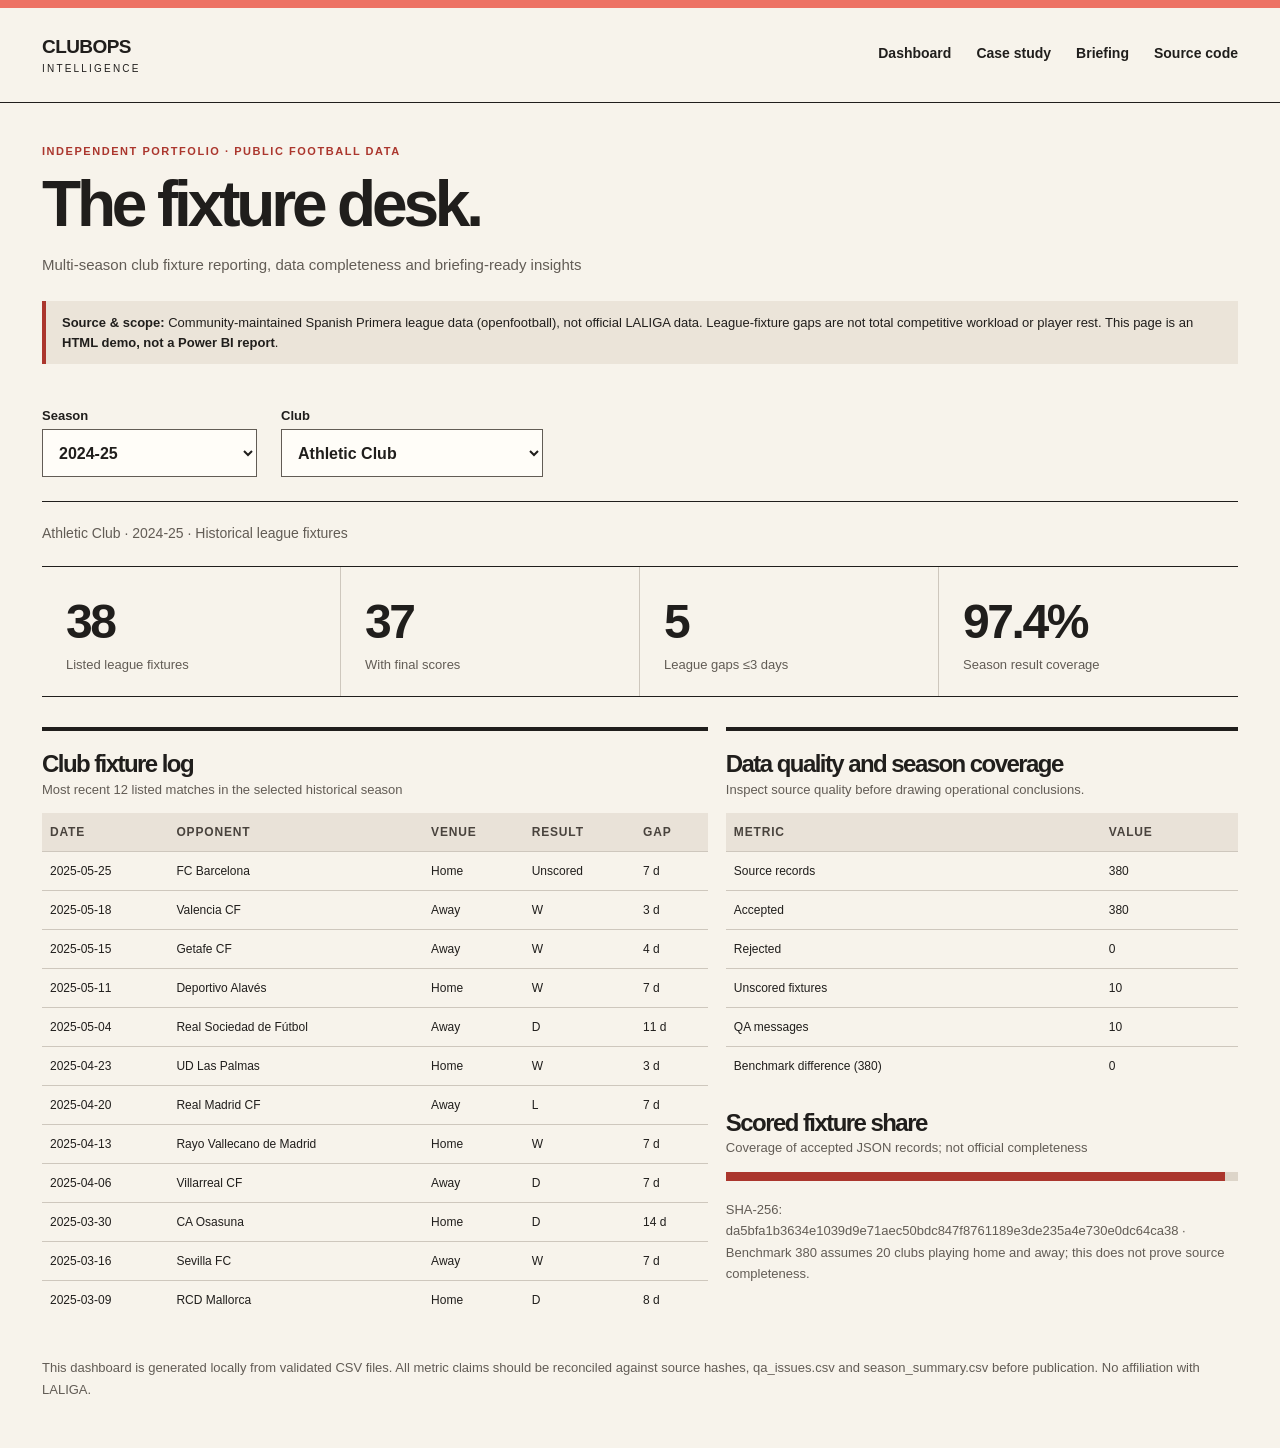
==== commit a64f5814: "Fix website rendering and unify editorial dashboard design" ====
--- a/site/dashboard/index.html
+++ b/site/dashboard/index.html
@@ -1,79 +1,88 @@
-<!doctype html>
-<html lang="en"><head><meta charset="utf-8"/><meta name="viewport" content="width=device-width,initial-scale=1"/>
-<title>ClubOps Intelligence — Offline Portfolio Preview</title>
-<style>
-:root{font-family:Inter,Segoe UI,Arial,sans-serif;color:#1c2d42;background:#f4f7fa}
-*{box-sizing:border-box}body{margin:0}header{background:#11283c;color:white;padding:28px max(24px,calc((100% - 1140px)/2))}
-h1{font-size:30px;letter-spacing:-.04em;margin:5px 0 3px}header p{color:#c7d8e2;font-size:13px;margin:8px 0 0}
-main{max-width:1160px;margin:0 auto;padding:25px 18px 48px}.tag{font-size:11px;letter-spacing:.14em;text-transform:uppercase;color:#62d2cb;font-weight:700}
-.notice{background:#e7f4f6;border-left:4px solid #16878a;border-radius:6px;padding:12px 16px;color:#264e57;font-size:13px;line-height:1.5;margin:0 0 20px}
-.controls{display:flex;gap:12px;flex-wrap:wrap;margin-bottom:20px}.controls label{display:flex;flex-direction:column;gap:6px;color:#52677b;font-size:12px;font-weight:700}
-select{font:inherit;background:white;color:#1c2d42;border:1px solid #cfdbe3;padding:11px 12px;border-radius:8px;min-width:215px}
-.cards{display:grid;grid-template-columns:repeat(4,minmax(0,1fr));gap:14px;margin-bottom:20px}.card{background:white;border:1px solid #e2e9ef;padding:20px;border-radius:12px;box-shadow:0 3px 14px #19374a0d}
-.card .kpi{font-size:32px;font-weight:750;letter-spacing:-.05em;line-height:1.3}.card .label{color:#6d7e8d;font-size:12px;margin-top:4px}
-.grid{display:grid;grid-template-columns:1.3fr 1fr;gap:18px}section{background:white;border:1px solid #e2e9ef;border-radius:12px;padding:20px;overflow:hidden}
-section h2{font-size:17px;margin:0 0 3px}section p{color:#65798b;font-size:12px;margin:0 0 14px;line-height:1.5}
-table{width:100%;border-collapse:collapse;font-size:12px}th{text-align:left;color:#708294;text-transform:uppercase;font-size:10px;letter-spacing:.07em;background:#f4f8fb}th,td{padding:11px 9px;border-bottom:1px solid #ecf0f3}tr:last-child td{border-bottom:0}
-.meter{height:9px;border-radius:9px;background:#e4eff0;overflow:hidden}.bar{height:100%;background:#138b8e}.foot{font-size:12px;color:#6f8290;margin-top:18px;line-height:1.65}
-@media(max-width:750px){.cards{grid-template-columns:repeat(2,minmax(0,1fr))}.grid{grid-template-columns:1fr}h1{font-size:25px}}
-</style><link rel="icon" href="data:,"><style>
-header a{color:#8ce3db}a:focus-visible,select:focus-visible{outline:3px solid #e08d30;outline-offset:4px}
-.foot{overflow-wrap:anywhere}@media(max-width:750px){.controls label,select{width:100%;min-width:0}
-section{overflow-x:auto}td,th{padding:9px 5px}.card{padding:14px}}</style></head><body>
-<header><a href="../index.html">← Portfolio home</a> ·
-<a href="../case-study.html">Case study</a><p><strong>Historical public-data demonstration ·
-2023–24 / 2024–25 · Not a live feed</strong></p><div class="tag">Independent portfolio · Public football data</div><h1>ClubOps Intelligence</h1>
-<p>Multi-season club fixture reporting, data completeness and briefing-ready insights</p></header>
-<main><div class="notice"><b>Source & scope:</b> Community-maintained Spanish Primera league data (openfootball), not official LALIGA data. League-fixture gaps are not total competitive workload or player rest. This page is an <b>HTML demo, not a Power BI report</b>.</div>
-<div class="controls"><label>Season<select id="season" aria-label="Season"></select></label><label>Club<select id="club" aria-label="Club"></select></label></div>
-<div class="cards"><div class="card"><div class="kpi" id="fixtures">–</div><div class="label">Listed league fixtures</div></div>
-<div class="card"><div class="kpi" id="complete">–</div><div class="label">With final scores</div></div>
-<div class="card"><div class="kpi" id="short">–</div><div class="label">League gaps ≤3 days</div></div>
-<div class="card"><div class="kpi" id="scorecover">–</div><div class="label">Season result coverage</div></div></div>
-<div class="grid"><section><h2>Club fixture log</h2><p>Most recent 12 listed matches in the selected historical season</p><table><thead><tr><th>Date</th><th>Opponent</th><th>Venue</th><th>Result</th><th>Gap</th></tr></thead><tbody id="fixtureRows"></tbody></table></section>
-<section><h2>Data quality and season coverage</h2><p>Inspect source quality before drawing operational conclusions.</p><table><thead><tr><th>Metric</th><th>Value</th></tr></thead><tbody id="qaRows"></tbody></table><h2 style="margin-top:25px">Scored fixture share</h2><p>Coverage of accepted JSON records; not official completeness</p><div class="meter"><div id="meter" class="bar" style="width:0%"></div></div><div class="foot" id="caveat"></div></section></div>
-<div class="foot">This historical dashboard uses the validated public CSV snapshot. All metric claims should be reconciled against source hashes, qa_issues.csv and season_summary.csv before publication. No affiliation with LALIGA.</div></main>
-<script>
-const DATA={"clubs":[{"season":"2023-24","club":"Athletic Club","club_key":"athletic-club","fixtures":"38","completed":"38","home":"19","away":"19","wins":"19","draws":"11","losses":"8","short_gaps_le_3_days":"1","average_gap_days":"7.76"},{"season":"2023-24","club":"CA Osasuna","club_key":"ca-osasuna","fixtures":"38","completed":"38","home":"19","away":"19","wins":"12","draws":"9","losses":"17","short_gaps_le_3_days":"3","average_gap_days":"7.73"},{"season":"2023-24","club":"C\u00e1diz CF","club_key":"cadiz-cf","fixtures":"38","completed":"38","home":"19","away":"19","wins":"6","draws":"15","losses":"17","short_gaps_le_3_days":"3","average_gap_days":"7.7"},{"season":"2023-24","club":"Club Atl\u00e9tico de Madrid","club_key":"club-atletico-de-madrid","fixtures":"38","completed":"38","home":"19","away":"19","wins":"24","draws":"4","losses":"10","short_gaps_le_3_days":"4","average_gap_days":"7.7"},{"season":"2023-24","club":"Deportivo Alav\u00e9s","club_key":"deportivo-alaves","fixtures":"38","completed":"38","home":"19","away":"19","wins":"12","draws":"10","losses":"16","short_gaps_le_3_days":"2","average_gap_days":"7.73"},{"season":"2023-24","club":"FC Barcelona","club_key":"fc-barcelona","fixtures":"38","completed":"38","home":"19","away":"19","wins":"26","draws":"7","losses":"5","short_gaps_le_3_days":"5","average_gap_days":"7.76"},{"season":"2023-24","club":"Getafe CF","club_key":"getafe-cf","fixtures":"38","completed":"38","home":"19","away":"19","wins":"10","draws":"13","losses":"15","short_gaps_le_3_days":"7","average_gap_days":"7.76"},{"season":"2023-24","club":"Girona FC","club_key":"girona-fc","fixtures":"38","completed":"38","home":"19","away":"19","wins":"25","draws":"6","losses":"7","short_gaps_le_3_days":"2","average_gap_days":"7.73"},{"season":"2023-24","club":"Granada CF","club_key":"granada-cf","fixtures":"38","completed":"38","home":"19","away":"19","wins":"4","draws":"9","losses":"25","short_gaps_le_3_days":"2","average_gap_days":"7.68"},{"season":"2023-24","club":"Rayo Vallecano de Madrid","club_key":"rayo-vallecano-de-madrid","fixtures":"38","completed":"38","home":"19","away":"19","wins":"8","draws":"14","losses":"16","short_gaps_le_3_days":"3","average_gap_days":"7.78"},{"season":"2023-24","club":"RC Celta de Vigo","club_key":"rc-celta-de-vigo","fixtures":"38","completed":"38","home":"19","away":"19","wins":"10","draws":"11","losses":"17","short_gaps_le_3_days":"1","average_gap_days":"7.76"},{"season":"2023-24","club":"RCD Mallorca","club_key":"rcd-mallorca","fixtures":"38","completed":"38","home":"19","away":"19","wins":"8","draws":"16","losses":"14","short_gaps_le_3_days":"2","average_gap_days":"7.78"},{"season":"2023-24","club":"Real Betis Balompi\u00e9","club_key":"real-betis-balompie","fixtures":"38","completed":"38","home":"19","away":"19","wins":"14","draws":"15","losses":"9","short_gaps_le_3_days":"2","average_gap_days":"7.73"},{"season":"2023-24","club":"Real Madrid CF","club_key":"real-madrid-cf","fixtures":"38","completed":"38","home":"19","away":"19","wins":"29","draws":"8","losses":"1","short_gaps_le_3_days":"4","average_gap_days":"7.76"},{"season":"2023-24","club":"Real Sociedad de F\u00fatbol","club_key":"real-sociedad-de-futbol","fixtures":"38","completed":"38","home":"19","away":"19","wins":"16","draws":"12","losses":"10","short_gaps_le_3_days":"4","average_gap_days":"7.76"},{"season":"2023-24","club":"Sevilla FC","club_key":"sevilla-fc","fixtures":"38","completed":"38","home":"19","away":"19","wins":"10","draws":"11","losses":"17","short_gaps_le_3_days":"3","average_gap_days":"7.81"},{"season":"2023-24","club":"UD Almer\u00eda","club_key":"ud-almeria","fixtures":"38","completed":"38","home":"19","away":"19","wins":"3","draws":"12","losses":"23","short_gaps_le_3_days":"3","average_gap_days":"7.78"},{"season":"2023-24","club":"UD Las Palmas","club_key":"ud-las-palmas","fixtures":"38","completed":"38","home":"19","away":"19","wins":"10","draws":"10","losses":"18","short_gaps_le_3_days":"3","average_gap_days":"7.78"},{"season":"2023-24","club":"Valencia CF","club_key":"valencia-cf","fixtures":"38","completed":"38","home":"19","away":"19","wins":"13","draws":"10","losses":"15","short_gaps_le_3_days":"2","average_gap_days":"7.81"},{"season":"2023-24","club":"Villarreal CF","club_key":"villarreal-cf","fixtures":"38","completed":"38","home":"19","away":"19","wins":"14","draws":"11","losses":"13","short_gaps_le_3_days":"4","average_gap_days":"7.73"},{"season":"2024-25","club":"Athletic Club","club_key":"athletic-club","fixtures":"38","completed":"37","home":"19","away":"19","wins":"19","draws":"13","losses":"5","short_gaps_le_3_days":"5","average_gap_days":"7.65"},{"season":"2024-25","club":"CA Osasuna","club_key":"ca-osasuna","fixtures":"38","completed":"37","home":"19","away":"19","wins":"12","draws":"15","losses":"10","short_gaps_le_3_days":"4","average_gap_days":"7.57"},{"season":"2024-25","club":"CD Legan\u00e9s","club_key":"cd-leganes","fixtures":"38","completed":"37","home":"19","away":"19","wins":"8","draws":"13","losses":"16","short_gaps_le_3_days":"4","average_gap_days":"7.57"},{"season":"2024-25","club":"Club Atl\u00e9tico de Madrid","club_key":"club-atletico-de-madrid","fixtures":"38","completed":"37","home":"19","away":"19","wins":"21","draws":"10","losses":"6","short_gaps_le_3_days":"4","average_gap_days":"7.54"},{"season":"2024-25","club":"Deportivo Alav\u00e9s","club_key":"deportivo-alaves","fixtures":"38","completed":"37","home":"19","away":"19","wins":"10","draws":"11","losses":"16","short_gaps_le_3_days":"3","average_gap_days":"7.59"},{"season":"2024-25","club":"FC Barcelona","club_key":"fc-barcelona","fixtures":"38","completed":"37","home":"19","away":"19","wins":"27","draws":"4","losses":"6","short_gaps_le_3_days":"7","average_gap_days":"7.59"},{"season":"2024-25","club":"Getafe CF","club_key":"getafe-cf","fixtures":"38","completed":"37","home":"19","away":"19","wins":"11","draws":"9","losses":"17","short_gaps_le_3_days":"3","average_gap_days":"7.62"},{"season":"2024-25","club":"Girona FC","club_key":"girona-fc","fixtures":"38","completed":"37","home":"19","away":"19","wins":"11","draws":"8","losses":"18","short_gaps_le_3_days":"3","average_gap_days":"7.65"},{"season":"2024-25","club":"Rayo Vallecano de Madrid","club_key":"rayo-vallecano-de-madrid","fixtures":"38","completed":"37","home":"19","away":"19","wins":"13","draws":"12","losses":"12","short_gaps_le_3_days":"4","average_gap_days":"7.54"},{"season":"2024-25","club":"RC Celta de Vigo","club_key":"rc-celta-de-vigo","fixtures":"38","completed":"37","home":"19","away":"19","wins":"15","draws":"7","losses":"15","short_gaps_le_3_days":"3","average_gap_days":"7.59"},{"season":"2024-25","club":"RCD Espanyol de Barcelona","club_key":"rcd-espanyol-de-barcelona","fixtures":"38","completed":"37","home":"19","away":"19","wins":"10","draws":"9","losses":"18","short_gaps_le_3_days":"3","average_gap_days":"7.51"},{"season":"2024-25","club":"RCD Mallorca","club_key":"rcd-mallorca","fixtures":"38","completed":"37","home":"19","away":"19","wins":"13","draws":"8","losses":"16","short_gaps_le_3_days":"4","average_gap_days":"7.54"},{"season":"2024-25","club":"Real Betis Balompi\u00e9","club_key":"real-betis-balompie","fixtures":"38","completed":"37","home":"19","away":"19","wins":"16","draws":"11","losses":"10","short_gaps_le_3_days":"4","average_gap_days":"7.59"},{"season":"2024-25","club":"Real Madrid CF","club_key":"real-madrid-cf","fixtures":"38","completed":"37","home":"19","away":"19","wins":"25","draws":"6","losses":"6","short_gaps_le_3_days":"6","average_gap_days":"7.54"},{"season":"2024-25","club":"Real Sociedad de F\u00fatbol","club_key":"real-sociedad-de-futbol","fixtures":"38","completed":"37","home":"19","away":"19","wins":"13","draws":"7","losses":"17","short_gaps_le_3_days":"3","average_gap_days":"7.54"},{"season":"2024-25","club":"Real Valladolid CF","club_key":"real-valladolid-cf","fixtures":"38","completed":"37","home":"19","away":"19","wins":"4","draws":"4","losses":"29","short_gaps_le_3_days":"5","average_gap_days":"7.51"},{"season":"2024-25","club":"Sevilla FC","club_key":"sevilla-fc","fixtures":"38","completed":"37","home":"19","away":"19","wins":"10","draws":"11","losses":"16","short_gaps_le_3_days":"1","average_gap_days":"7.62"},{"season":"2024-25","club":"UD Las Palmas","club_key":"ud-las-palmas","fixtures":"38","completed":"37","home":"19","away":"19","wins":"8","draws":"8","losses":"21","short_gaps_le_3_days":"1","average_gap_days":"7.59"},{"season":"2024-25","club":"Valencia CF","club_key":"valencia-cf","fixtures":"38","completed":"37","home":"19","away":"19","wins":"11","draws":"12","losses":"14","short_gaps_le_3_days":"3","average_gap_days":"7.54"},{"season":"2024-25","club":"Villarreal CF","club_key":"villarreal-cf","fixtures":"38","completed":"37","home":"19","away":"19","wins":"19","draws":"10","losses":"8","short_gaps_le_3_days":"3","average_gap_days":"7.54"}],"fixtures":[{"season":"2023-24","match_id":"2023-24|matchday-1|sevilla-fc|valencia-cf","date":"2023-08-11","round":"Matchday 1","club":"Valencia CF","club_key":"valencia-cf","opponent":"Sevilla FC","venue":"Away","goals_for":"2","goals_against":"1","result":"W","is_complete":"1","gap_days_from_previous":""},{"season":"2023-24","match_id":"2023-24|matchday-1|sevilla-fc|valencia-cf","date":"2023-08-11","round":"Matchday 1","club":"Sevilla FC","club_key":"sevilla-fc","opponent":"Valencia CF","venue":"Home","goals_for":"1","goals_against":"2","result":"L","is_complete":"1","gap_days_from_previous":""},{"season":"2023-24","match_id":"2023-24|matchday-1|ud-almeria|rayo-vallecano-de-madrid","date":"2023-08-11","round":"Matchday 1","club":"Rayo Vallecano de Madrid","club_key":"rayo-vallecano-de-madrid","opponent":"UD Almer\u00eda","venue":"Away","goals_for":"2","goals_against":"0","result":"W","is_complete":"1","gap_days_from_previous":""},{"season":"2023-24","match_id":"2023-24|matchday-1|ud-almeria|rayo-vallecano-de-madrid","date":"2023-08-11","round":"Matchday 1","club":"UD Almer\u00eda","club_key":"ud-almeria","opponent":"Rayo Vallecano de Madrid","venue":"Home","goals_for":"0","goals_against":"2","result":"L","is_complete":"1","gap_days_from_previous":""},{"season":"2023-24","match_id":"2023-24|matchday-1|athletic-club|real-madrid-cf","date":"2023-08-12","round":"Matchday 1","club":"Real Madrid CF","club_key":"real-madrid-cf","opponent":"Athletic Club","venue":"Away","goals_for":"2","goals_against":"0","result":"W","is_complete":"1","gap_days_from_previous":""},{"season":"2023-24","match_id":"2023-24|matchday-1|athletic-club|real-madrid-cf","date":"2023-08-12","round":"Matchday 1","club":"Athletic Club","club_key":"athletic-club","opponent":"Real Madrid CF","venue":"Home","goals_for":"0","goals_against":"2","result":"L","is_complete":"1","gap_days_from_previous":""},{"season":"2023-24","match_id":"2023-24|matchday-1|real-sociedad-de-futbol|girona-fc","date":"2023-08-12","round":"Matchday 1","club":"Girona FC","club_key":"girona-fc","opponent":"Real Sociedad de F\u00fatbol","venue":"Away","goals_for":"1","goals_against":"1","result":"D","is_complete":"1","gap_days_from_previous":""},{"season":"2023-24","match_id":"2023-24|matchday-1|real-sociedad-de-futbol|girona-fc","date":"2023-08-12","round":"Matchday 1","club":"Real Sociedad de F\u00fatbol","club_key":"real-sociedad-de-futbol","opponent":"Girona FC","venue":"Home","goals_for":"1","goals_against":"1","result":"D","is_complete":"1","gap_days_from_previous":""},{"season":"2023-24","match_id":"2023-24|matchday-1|ud-las-palmas|rcd-mallorca","date":"2023-08-12","round":"Matchday 1","club":"RCD Mallorca","club_key":"rcd-mallorca","opponent":"UD Las Palmas","venue":"Away","goals_for":"1","goals_against":"1","result":"D","is_complete":"1","gap_days_from_previous":""},{"season":"2023-24","match_id":"2023-24|matchday-1|ud-las-palmas|rcd-mallorca","date":"2023-08-12","round":"Matchday 1","club":"UD Las Palmas","club_key":"ud-las-palmas","opponent":"RCD Mallorca","venue":"Home","goals_for":"1","goals_against":"1","result":"D","is_complete":"1","gap_days_from_previous":""},{"season":"2023-24","match_id":"2023-24|matchday-1|getafe-cf|fc-barcelona","date":"2023-08-13","round":"Matchday 1","club":"FC Barcelona","club_key":"fc-barcelona","opponent":"Getafe CF","venue":"Away","goals_for":"0","goals_against":"0","result":"D","is_complete":"1","gap_days_from_previous":""},{"season":"2023-24","match_id":"2023-24|matchday-1|getafe-cf|fc-barcelona","date":"2023-08-13","round":"Matchday 1","club":"Getafe CF","club_key":"getafe-cf","opponent":"FC Barcelona","venue":"Home","goals_for":"0","goals_against":"0","result":"D","is_complete":"1","gap_days_from_previous":""},{"season":"2023-24","match_id":"2023-24|matchday-1|rc-celta-de-vigo|ca-osasuna","date":"2023-08-13","round":"Matchday 1","club":"CA Osasuna","club_key":"ca-osasuna","opponent":"RC Celta de Vigo","venue":"Away","goals_for":"2","goals_against":"0","result":"W","is_complete":"1","gap_days_from_previous":""},{"season":"2023-24","match_id":"2023-24|matchday-1|rc-celta-de-vigo|ca-osasuna","date":"2023-08-13","round":"Matchday 1","club":"RC Celta de Vigo","club_key":"rc-celta-de-vigo","opponent":"CA Osasuna","venue":"Home","goals_for":"0","goals_against":"2","result":"L","is_complete":"1","gap_days_from_previous":""},{"season":"2023-24","match_id":"2023-24|matchday-1|villarreal-cf|real-betis-balompie","date":"2023-08-13","round":"Matchday 1","club":"Real Betis Balompi\u00e9","club_key":"real-betis-balompie","opponent":"Villarreal CF","venue":"Away","goals_for":"2","goals_against":"1","result":"W","is_complete":"1","gap_days_from_previous":""},{"season":"2023-24","match_id":"2023-24|matchday-1|villarreal-cf|real-betis-balompie","date":"2023-08-13","round":"Matchday 1","club":"Villarreal CF","club_key":"villarreal-cf","opponent":"Real Betis Balompi\u00e9","venue":"Home","goals_for":"1","goals_against":"2","result":"L","is_complete":"1","gap_days_from_previous":""},{"season":"2023-24","match_id":"2023-24|matchday-1|cadiz-cf|deportivo-alaves","date":"2023-08-14","round":"Matchday 1","club":"Deportivo Alav\u00e9s","club_key":"deportivo-alaves","opponent":"C\u00e1diz CF","venue":"Away","goals_for":"0","goals_against":"1","result":"L","is_complete":"1","gap_days_from_previous":""},{"season":"2023-24","match_id":"2023-24|matchday-1|cadiz-cf|deportivo-alaves","date":"2023-08-14","round":"Matchday 1","club":"C\u00e1diz CF","club_key":"cadiz-cf","opponent":"Deportivo Alav\u00e9s","venue":"Home","goals_for":"1","goals_against":"0","result":"W","is_complete":"1","gap_days_from_previous":""},{"season":"2023-24","match_id":"2023-24|matchday-1|club-atletico-de-madrid|granada-cf","date":"2023-08-14","round":"Matchday 1","club":"Granada CF","club_key":"granada-cf","opponent":"Club Atl\u00e9tico de Madrid","venue":"Away","goals_for":"1","goals_against":"3","result":"L","is_complete":"1","gap_days_from_previous":""},{"season":"2023-24","match_id":"2023-24|matchday-1|club-atletico-de-madrid|granada-cf","date":"2023-08-14","round":"Matchday 1","club":"Club Atl\u00e9tico de Madrid","club_key":"club-atletico-de-madrid","opponent":"Granada CF","venue":"Home","goals_for":"3","goals_against":"1","result":"W","is_complete":"1","gap_days_from_previous":""},{"season":"2023-24","match_id":"2023-24|matchday-2|rcd-mallorca|villarreal-cf","date":"2023-08-18","round":"Matchday 2","club":"Villarreal CF","club_key":"villarreal-cf","opponent":"RCD Mallorca","venue":"Away","goals_for":"1","goals_against":"0","result":"W","is_complete":"1","gap_days_from_previous":"5"},{"season":"2023-24","match_id":"2023-24|matchday-2|rcd-mallorca|villarreal-cf","date":"2023-08-18","round":"Matchday 2","club":"RCD Mallorca","club_key":"rcd-mallorca","opponent":"Villarreal CF","venue":"Home","goals_for":"0","goals_against":"1","result":"L","is_complete":"1","gap_days_from_previous":"6"},{"season":"2023-24","match_id":"2023-24|matchday-2|valencia-cf|ud-las-palmas","date":"2023-08-18","round":"Matchday 2","club":"UD Las Palmas","club_key":"ud-las-palmas","opponent":"Valencia CF","venue":"Away","goals_for":"0","goals_against":"1","result":"L","is_complete":"1","gap_days_from_previous":"6"},{"season":"2023-24","match_id":"2023-24|matchday-2|valencia-cf|ud-las-palmas","date":"2023-08-18","round":"Matchday 2","club":"Valencia CF","club_key":"valencia-cf","opponent":"UD Las Palmas","venue":"Home","goals_for":"1","goals_against":"0","result":"W","is_complete":"1","gap_days_from_previous":"7"},{"season":"2023-24","match_id":"2023-24|matchday-2|ca-osasuna|athletic-club","date":"2023-08-19","round":"Matchday 2","club":"Athletic Club","club_key":"athletic-club","opponent":"CA Osasuna","venue":"Away","goals_for":"2","goals_against":"0","result":"W","is_complete":"1","gap_days_from_previous":"7"},{"season":"2023-24","match_id":"2023-24|matchday-2|ca-osasuna|athletic-club","date":"2023-08-19","round":"Matchday 2","club":"CA Osasuna","club_key":"ca-osasuna","opponent":"Athletic Club","venue":"Home","goals_for":"0","goals_against":"2","result":"L","is_complete":"1","gap_days_from_previous":"6"},{"season":"2023-24","match_id":"2023-24|matchday-2|real-sociedad-de-futbol|rc-celta-de-vigo","date":"2023-08-19","round":"Matchday 2","club":"RC Celta de Vigo","club_key":"rc-celta-de-vigo","opponent":"Real Sociedad de F\u00fatbol","venue":"Away","goals_for":"1","goals_against":"1","result":"D","is_complete":"1","gap_days_from_previous":"6"},{"season":"2023-24","match_id":"2023-24|matchday-2|real-sociedad-de-futbol|rc-celta-de-vigo","date":"2023-08-19","round":"Matchday 2","club":"Real Sociedad de F\u00fatbol","club_key":"real-sociedad-de-futbol","opponent":"RC Celta de Vigo","venue":"Home","goals_for":"1","goals_against":"1","result":"D","is_complete":"1","gap_days_from_previous":"7"},{"season":"2023-24","match_id":"2023-24|matchday-2|ud-almeria|real-madrid-cf","date":"2023-08-19","round":"Matchday 2","club":"Real Madrid CF","club_key":"real-madrid-cf","opponent":"UD Almer\u00eda","venue":"Away","goals_for":"3","goals_against":"1","result":"W","is_complete":"1","gap_days_from_previous":"7"},{"season":"2023-24","match_id":"2023-24|matchday-2|ud-almeria|real-madrid-cf","date":"2023-08-19","round":"Matchday 2","club":"UD Almer\u00eda","club_key":"ud-almeria","opponent":"Real Madrid CF","venue":"Home","goals_for":"1","goals_against":"3","result":"L","is_complete":"1","gap_days_from_previous":"8"},{"season":"2023-24","match_id":"2023-24|matchday-2|fc-barcelona|cadiz-cf","date":"2023-08-20","round":"Matchday 2","club":"C\u00e1diz CF","club_key":"cadiz-cf","opponent":"FC Barcelona","venue":"Away","goals_for":"0","goals_against":"2","result":"L","is_complete":"1","gap_days_from_previous":"6"},{"season":"2023-24","match_id":"2023-24|matchday-2|fc-barcelona|cadiz-cf","date":"2023-08-20","round":"Matchday 2","club":"FC Barcelona","club_key":"fc-barcelona","opponent":"C\u00e1diz CF","venue":"Home","goals_for":"2","goals_against":"0","result":"W","is_complete":"1","gap_days_from_previous":"7"},{"season":"2023-24","match_id":"2023-24|matchday-2|girona-fc|getafe-cf","date":"2023-08-20","round":"Matchday 2","club":"Getafe CF","club_key":"getafe-cf","opponent":"Girona FC","venue":"Away","goals_for":"0","goals_against":"3","result":"L","is_complete":"1","gap_days_from_previous":"7"},{"season":"2023-24","match_id":"2023-24|matchday-2|girona-fc|getafe-cf","date":"2023-08-20","round":"Matchday 2","club":"Girona FC","club_key":"girona-fc","opponent":"Getafe CF","venue":"Home","goals_for":"3","goals_against":"0","result":"W","is_complete":"1","gap_days_from_previous":"8"},{"season":"2023-24","match_id":"2023-24|matchday-2|real-betis-balompie|club-atletico-de-madrid","date":"2023-08-20","round":"Matchday 2","club":"Club Atl\u00e9tico de Madrid","club_key":"club-atletico-de-madrid","opponent":"Real Betis Balompi\u00e9","venue":"Away","goals_for":"0","goals_against":"0","result":"D","is_complete":"1","gap_days_from_previous":"6"},{"season":"2023-24","match_id":"2023-24|matchday-2|real-betis-balompie|club-atletico-de-madrid","date":"2023-08-20","round":"Matchday 2","club":"Real Betis Balompi\u00e9","club_key":"real-betis-balompie","opponent":"Club Atl\u00e9tico de Madrid","venue":"Home","goals_for":"0","goals_against":"0","result":"D","is_complete":"1","gap_days_from_previous":"7"},{"season":"2023-24","match_id":"2023-24|matchday-2|deportivo-alaves|sevilla-fc","date":"2023-08-21","round":"Matchday 2","club":"Sevilla FC","club_key":"sevilla-fc","opponent":"Deportivo Alav\u00e9s","venue":"Away","goals_for":"3","goals_against":"4","result":"L","is_complete":"1","gap_days_from_previous":"10"},{"season":"2023-24","match_id":"2023-24|matchday-2|deportivo-alaves|sevilla-fc","date":"2023-08-21","round":"Matchday 2","club":"Deportivo Alav\u00e9s","club_key":"deportivo-alaves","opponent":"Sevilla FC","venue":"Home","goals_for":"4","goals_against":"3","result":"W","is_complete":"1","gap_days_from_previous":"7"},{"season":"2023-24","match_id":"2023-24|matchday-2|granada-cf|rayo-vallecano-de-madrid","date":"2023-08-21","round":"Matchday 2","club":"Rayo Vallecano de Madrid","club_key":"rayo-vallecano-de-madrid","opponent":"Granada CF","venue":"Away","goals_for":"2","goals_against":"0","result":"W","is_complete":"1","gap_days_from_previous":"10"},{"season":"2023-24","match_id":"2023-24|matchday-2|granada-cf|rayo-vallecano-de-madrid","date":"2023-08-21","round":"Matchday 2","club":"Granada CF","club_key":"granada-cf","opponent":"Rayo Vallecano de Madrid","venue":"Home","goals_for":"0","goals_against":"2","result":"L","is_complete":"1","gap_days_from_previous":"7"},{"season":"2023-24","match_id":"2023-24|matchday-3|rc-celta-de-vigo|real-madrid-cf","date":"2023-08-25","round":"Matchday 3","club":"Real Madrid CF","club_key":"real-madrid-cf","opponent":"RC Celta de Vigo","venue":"Away","goals_for":"1","goals_against":"0","result":"W","is_complete":"1","gap_days_from_previous":"6"},{"season":"2023-24","match_id":"2023-24|matchday-3|rc-celta-de-vigo|real-madrid-cf","date":"2023-08-25","round":"Matchday 3","club":"RC Celta de Vigo","club_key":"rc-celta-de-vigo","opponent":"Real Madrid CF","venue":"Home","goals_for":"0","goals_against":"1","result":"L","is_complete":"1","gap_days_from_previous":"6"},{"season":"2023-24","match_id":"2023-24|matchday-3|ud-las-palmas|real-sociedad-de-futbol","date":"2023-08-25","round":"Matchday 3","club":"Real Sociedad de F\u00fatbol","club_key":"real-sociedad-de-futbol","opponent":"UD Las Palmas","venue":"Away","goals_for":"0","goals_against":"0","result":"D","is_complete":"1","gap_days_from_previous":"6"},{"season":"2023-24","match_id":"2023-24|matchday-3|ud-las-palmas|real-sociedad-de-futbol","date":"2023-08-25","round":"Matchday 3","club":"UD Las Palmas","club_key":"ud-las-palmas","opponent":"Real Sociedad de F\u00fatbol","venue":"Home","goals_for":"0","goals_against":"0","result":"D","is_complete":"1","gap_days_from_previous":"7"},{"season":"2023-24","match_id":"2023-24|matchday-3|cadiz-cf|ud-almeria","date":"2023-08-26","round":"Matchday 3","club":"UD Almer\u00eda","club_key":"ud-almeria","opponent":"C\u00e1diz CF","venue":"Away","goals_for":"1","goals_against":"1","result":"D","is_complete":"1","gap_days_from_previous":"7"},{"season":"2023-24","match_id":"2023-24|matchday-3|cadiz-cf|ud-almeria","date":"2023-08-26","round":"Matchday 3","club":"C\u00e1diz CF","club_key":"cadiz-cf","opponent":"UD Almer\u00eda","venue":"Home","goals_for":"1","goals_against":"1","result":"D","is_complete":"1","gap_days_from_previous":"6"},{"season":"2023-24","match_id":"2023-24|matchday-3|granada-cf|rcd-mallorca","date":"2023-08-26","round":"Matchday 3","club":"RCD Mallorca","club_key":"rcd-mallorca","opponent":"Granada CF","venue":"Away","goals_for":"2","goals_against":"3","result":"L","is_complete":"1","gap_days_from_previous":"8"},{"season":"2023-24","match_id":"2023-24|matchday-3|granada-cf|rcd-mallorca","date":"2023-08-26","round":"Matchday 3","club":"Granada CF","club_key":"granada-cf","opponent":"RCD Mallorca","venue":"Home","goals_for":"3","goals_against":"2","result":"W","is_complete":"1","gap_days_from_previous":"5"},{"season":"2023-24","match_id":"2023-24|matchday-3|sevilla-fc|girona-fc","date":"2023-08-26","round":"Matchday 3","club":"Girona FC","club_key":"girona-fc","opponent":"Sevilla FC","venue":"Away","goals_for":"2","goals_against":"1","result":"W","is_complete":"1","gap_days_from_previous":"6"},{"season":"2023-24","match_id":"2023-24|matchday-3|sevilla-fc|girona-fc","date":"2023-08-26","round":"Matchday 3","club":"Sevilla FC","club_key":"sevilla-fc","opponent":"Girona FC","venue":"Home","goals_for":"1","goals_against":"2","result":"L","is_complete":"1","gap_days_from_previous":"5"},{"season":"2023-24","match_id":"2023-24|matchday-3|athletic-club|real-betis-balompie","date":"2023-08-27","round":"Matchday 3","club":"Real Betis Balompi\u00e9","club_key":"real-betis-balompie","opponent":"Athletic Club","venue":"Away","goals_for":"2","goals_against":"4","result":"L","is_complete":"1","gap_days_from_previous":"7"},{"season":"2023-24","match_id":"2023-24|matchday-3|athletic-club|real-betis-balompie","date":"2023-08-27","round":"Matchday 3","club":"Athletic Club","club_key":"athletic-club","opponent":"Real Betis Balompi\u00e9","venue":"Home","goals_for":"4","goals_against":"2","result":"W","is_complete":"1","gap_days_from_previous":"8"},{"season":"2023-24","match_id":"2023-24|matchday-3|valencia-cf|ca-osasuna","date":"2023-08-27","round":"Matchday 3","club":"CA Osasuna","club_key":"ca-osasuna","opponent":"Valencia CF","venue":"Away","goals_for":"2","goals_against":"1","result":"W","is_complete":"1","gap_days_from_previous":"8"},{"season":"2023-24","match_id":"2023-24|matchday-3|valencia-cf|ca-osasuna","date":"2023-08-27","round":"Matchday 3","club":"Valencia CF","club_key":"valencia-cf","opponent":"CA Osasuna","venue":"Home","goals_for":"1","goals_against":"2","result":"L","is_complete":"1","gap_days_from_previous":"9"},{"season":"2023-24","match_id":"2023-24|matchday-3|villarreal-cf|fc-barcelona","date":"2023-08-27","round":"Matchday 3","club":"FC Barcelona","club_key":"fc-barcelona","opponent":"Villarreal CF","venue":"Away","goals_for":"4","goals_against":"3","result":"W","is_complete":"1","gap_days_from_previous":"7"},{"season":"2023-24","match_id":"2023-24|matchday-3|villarreal-cf|fc-barcelona","date":"2023-08-27","round":"Matchday 3","club":"Villarreal CF","club_key":"villarreal-cf","opponent":"FC Barcelona","venue":"Home","goals_for":"3","goals_against":"4","result":"L","is_complete":"1","gap_days_from_previous":"9"},{"season":"2023-24","match_id":"2023-24|matchday-3|getafe-cf|deportivo-alaves","date":"2023-08-28","round":"Matchday 3","club":"Deportivo Alav\u00e9s","club_key":"deportivo-alaves","opponent":"Getafe CF","venue":"Away","goals_for":"0","goals_against":"1","result":"L","is_complete":"1","gap_days_from_previous":"7"},{"season":"2023-24","match_id":"2023-24|matchday-3|getafe-cf|deportivo-alaves","date":"2023-08-28","round":"Matchday 3","club":"Getafe CF","club_key":"getafe-cf","opponent":"Deportivo Alav\u00e9s","venue":"Home","goals_for":"1","goals_against":"0","result":"W","is_complete":"1","gap_days_from_previous":"8"},{"season":"2023-24","match_id":"2023-24|matchday-3|rayo-vallecano-de-madrid|club-atletico-de-madrid","date":"2023-08-28","round":"Matchday 3","club":"Club Atl\u00e9tico de Madrid","club_key":"club-atletico-de-madrid","opponent":"Rayo Vallecano de Madrid","venue":"Away","goals_for":"7","goals_against":"0","result":"W","is_complete":"1","gap_days_from_previous":"8"},{"season":"2023-24","match_id":"2023-24|matchday-3|rayo-vallecano-de-madrid|club-atletico-de-madrid","date":"2023-08-28","round":"Matchday 3","club":"Rayo Vallecano de Madrid","club_key":"rayo-vallecano-de-madrid","opponent":"Club Atl\u00e9tico de Madrid","venue":"Home","goals_for":"0","goals_against":"7","result":"L","is_complete":"1","gap_days_from_previous":"7"},{"season":"2023-24","match_id":"2023-24|matchday-4|cadiz-cf|villarreal-cf","date":"2023-09-01","round":"Matchday 4","club":"Villarreal CF","club_key":"villarreal-cf","opponent":"C\u00e1diz CF","venue":"Away","goals_for":"1","goals_against":"3","result":"L","is_complete":"1","gap_days_from_previous":"5"},{"season":"2023-24","match_id":"2023-24|matchday-4|cadiz-cf|villarreal-cf","date":"2023-09-01","round":"Matchday 4","club":"C\u00e1diz CF","club_key":"cadiz-cf","opponent":"Villarreal CF","venue":"Home","goals_for":"3","goals_against":"1","result":"W","is_complete":"1","gap_days_from_previous":"6"},{"season":"2023-24","match_id":"2023-24|matchday-4|ud-almeria|rc-celta-de-vigo","date":"2023-09-01","round":"Matchday 4","club":"RC Celta de Vigo","club_key":"rc-celta-de-vigo","opponent":"UD Almer\u00eda","venue":"Away","goals_for":"3","goals_against":"2","result":"W","is_complete":"1","gap_days_from_previous":"7"},{"season":"2023-24","match_id":"2023-24|matchday-4|ud-almeria|rc-celta-de-vigo","date":"2023-09-01","round":"Matchday 4","club":"UD Almer\u00eda","club_key":"ud-almeria","opponent":"RC Celta de Vigo","venue":"Home","goals_for":"2","goals_against":"3","result":"L","is_complete":"1","gap_days_from_previous":"6"},{"season":"2023-24","match_id":"2023-24|matchday-4|deportivo-alaves|valencia-cf","date":"2023-09-02","round":"Matchday 4","club":"Valencia CF","club_key":"valencia-cf","opponent":"Deportivo Alav\u00e9s","venue":"Away","goals_for":"0","goals_against":"1","result":"L","is_complete":"1","gap_days_from_previous":"6"},{"season":"2023-24","match_id":"2023-24|matchday-4|deportivo-alaves|valencia-cf","date":"2023-09-02","round":"Matchday 4","club":"Deportivo Alav\u00e9s","club_key":"deportivo-alaves","opponent":"Valencia CF","venue":"Home","goals_for":"1","goals_against":"0","result":"W","is_complete":"1","gap_days_from_previous":"5"},{"season":"2023-24","match_id":"2023-24|matchday-4|real-betis-balompie|rayo-vallecano-de-madrid","date":"2023-09-02","round":"Matchday 4","club":"Rayo Vallecano de Madrid","club_key":"rayo-vallecano-de-madrid","opponent":"Real Betis Balompi\u00e9","venue":"Away","goals_for":"0","goals_against":"1","result":"L","is_complete":"1","gap_days_from_previous":"5"},{"season":"2023-24","match_id":"2023-24|matchday-4|real-betis-balompie|rayo-vallecano-de-madrid","date":"2023-09-02","round":"Matchday 4","club":"Real Betis Balompi\u00e9","club_key":"real-betis-balompie","opponent":"Rayo Vallecano de Madrid","venue":"Home","goals_for":"1","goals_against":"0","result":"W","is_complete":"1","gap_days_from_previous":"6"},{"season":"2023-24","match_id":"2023-24|matchday-4|real-madrid-cf|getafe-cf","date":"2023-09-02","round":"Matchday 4","club":"Getafe CF","club_key":"getafe-cf","opponent":"Real Madrid CF","venue":"Away","goals_for":"1","goals_against":"2","result":"L","is_complete":"1","gap_days_from_previous":"5"},{"season":"2023-24","match_id":"2023-24|matchday-4|real-madrid-cf|getafe-cf","date":"2023-09-02","round":"Matchday 4","club":"Real Madrid CF","club_key":"real-madrid-cf","opponent":"Getafe CF","venue":"Home","goals_for":"2","goals_against":"1","result":"W","is_complete":"1","gap_days_from_previous":"8"},{"season":"2023-24","match_id":"2023-24|matchday-4|real-sociedad-de-futbol|granada-cf","date":"2023-09-02","round":"Matchday 4","club":"Granada CF","club_key":"granada-cf","opponent":"Real Sociedad de F\u00fatbol","venue":"Away","goals_for":"3","goals_against":"5","result":"L","is_complete":"1","gap_days_from_previous":"7"},{"season":"2023-24","match_id":"2023-24|matchday-4|real-sociedad-de-futbol|granada-cf","date":"2023-09-02","round":"Matchday 4","club":"Real Sociedad de F\u00fatbol","club_key":"real-sociedad-de-futbol","opponent":"Granada CF","venue":"Home","goals_for":"5","goals_against":"3","result":"W","is_complete":"1","gap_days_from_previous":"8"},{"season":"2023-24","match_id":"2023-24|matchday-4|ca-osasuna|fc-barcelona","date":"2023-09-03","round":"Matchday 4","club":"FC Barcelona","club_key":"fc-barcelona","opponent":"CA Osasuna","venue":"Away","goals_for":"2","goals_against":"1","result":"W","is_complete":"1","gap_days_from_previous":"7"},{"season":"2023-24","match_id":"2023-24|matchday-4|ca-osasuna|fc-barcelona","date":"2023-09-03","round":"Matchday 4","club":"CA Osasuna","club_key":"ca-osasuna","opponent":"FC Barcelona","venue":"Home","goals_for":"1","goals_against":"2","result":"L","is_complete":"1","gap_days_from_previous":"7"},{"season":"2023-24","match_id":"2023-24|matchday-4|girona-fc|ud-las-palmas","date":"2023-09-03","round":"Matchday 4","club":"UD Las Palmas","club_key":"ud-las-palmas","opponent":"Girona FC","venue":"Away","goals_for":"0","goals_against":"1","result":"L","is_complete":"1","gap_days_from_previous":"9"},{"season":"2023-24","match_id":"2023-24|matchday-4|girona-fc|ud-las-palmas","date":"2023-09-03","round":"Matchday 4","club":"Girona FC","club_key":"girona-fc","opponent":"UD Las Palmas","venue":"Home","goals_for":"1","goals_against":"0","result":"W","is_complete":"1","gap_days_from_previous":"8"},{"season":"2023-24","match_id":"2023-24|matchday-4|rcd-mallorca|athletic-club","date":"2023-09-03","round":"Matchday 4","club":"Athletic Club","club_key":"athletic-club","opponent":"RCD Mallorca","venue":"Away","goals_for":"0","goals_against":"0","result":"D","is_complete":"1","gap_days_from_previous":"7"},{"season":"2023-24","match_id":"2023-24|matchday-4|rcd-mallorca|athletic-club","date":"2023-09-03","round":"Matchday 4","club":"RCD Mallorca","club_key":"rcd-mallorca","opponent":"Athletic Club","venue":"Home","goals_for":"0","goals_against":"0","result":"D","is_complete":"1","gap_days_from_previous":"8"},{"season":"2023-24","match_id":"2023-24|matchday-5|rayo-vallecano-de-madrid|deportivo-alaves","date":"2023-09-15","round":"Matchday 5","club":"Deportivo Alav\u00e9s","club_key":"deportivo-alaves","opponent":"Rayo Vallecano de Madrid","venue":"Away","goals_for":"0","goals_against":"2","result":"L","is_complete":"1","gap_days_from_previous":"13"},{"season":"2023-24","match_id":"2023-24|matchday-5|rayo-vallecano-de-madrid|deportivo-alaves","date":"2023-09-15","round":"Matchday 5","club":"Rayo Vallecano de Madrid","club_key":"rayo-vallecano-de-madrid","opponent":"Deportivo Alav\u00e9s","venue":"Home","goals_for":"2","goals_against":"0","result":"W","is_complete":"1","gap_days_from_previous":"13"},{"season":"2023-24","match_id":"2023-24|matchday-5|athletic-club|cadiz-cf","date":"2023-09-16","round":"Matchday 5","club":"C\u00e1diz CF","club_key":"cadiz-cf","opponent":"Athletic Club","venue":"Away","goals_for":"0","goals_against":"3","result":"L","is_complete":"1","gap_days_from_previous":"15"},{"season":"2023-24","match_id":"2023-24|matchday-5|athletic-club|cadiz-cf","date":"2023-09-16","round":"Matchday 5","club":"Athletic Club","club_key":"athletic-club","opponent":"C\u00e1diz CF","venue":"Home","goals_for":"3","goals_against":"0","result":"W","is_complete":"1","gap_days_from_previous":"13"},{"season":"2023-24","match_id":"2023-24|matchday-5|fc-barcelona|real-betis-balompie","date":"2023-09-16","round":"Matchday 5","club":"Real Betis Balompi\u00e9","club_key":"real-betis-balompie","opponent":"FC Barcelona","venue":"Away","goals_for":"0","goals_against":"5","result":"L","is_complete":"1","gap_days_from_previous":"14"},{"season":"2023-24","match_id":"2023-24|matchday-5|fc-barcelona|real-betis-balompie","date":"2023-09-16","round":"Matchday 5","club":"FC Barcelona","club_key":"fc-barcelona","opponent":"Real Betis Balompi\u00e9","venue":"Home","goals_for":"5","goals_against":"0","result":"W","is_complete":"1","gap_days_from_previous":"13"},{"season":"2023-24","match_id":"2023-24|matchday-5|rc-celta-de-vigo|rcd-mallorca","date":"2023-09-16","round":"Matchday 5","club":"RCD Mallorca","club_key":"rcd-mallorca","opponent":"RC Celta de Vigo","venue":"Away","goals_for":"1","goals_against":"0","result":"W","is_complete":"1","gap_days_from_previous":"13"},{"season":"2023-24","match_id":"2023-24|matchday-5|rc-celta-de-vigo|rcd-mallorca","date":"2023-09-16","round":"Matchday 5","club":"RC Celta de Vigo","club_key":"rc-celta-de-vigo","opponent":"RCD Mallorca","venue":"Home","goals_for":"0","goals_against":"1","result":"L","is_complete":"1","gap_days_from_previous":"15"},{"season":"2023-24","match_id":"2023-24|matchday-5|valencia-cf|club-atletico-de-madrid","date":"2023-09-16","round":"Matchday 5","club":"Club Atl\u00e9tico de Madrid","club_key":"club-atletico-de-madrid","opponent":"Valencia CF","venue":"Away","goals_for":"0","goals_against":"3","result":"L","is_complete":"1","gap_days_from_previous":"19"},{"season":"2023-24","match_id":"2023-24|matchday-5|valencia-cf|club-atletico-de-madrid","date":"2023-09-16","round":"Matchday 5","club":"Valencia CF","club_key":"valencia-cf","opponent":"Club Atl\u00e9tico de Madrid","venue":"Home","goals_for":"3","goals_against":"0","result":"W","is_complete":"1","gap_days_from_previous":"14"},{"season":"2023-24","match_id":"2023-24|matchday-5|getafe-cf|ca-osasuna","date":"2023-09-17","round":"Matchday 5","club":"CA Osasuna","club_key":"ca-osasuna","opponent":"Getafe CF","venue":"Away","goals_for":"2","goals_against":"3","result":"L","is_complete":"1","gap_days_from_previous":"14"},{"season":"2023-24","match_id":"2023-24|matchday-5|getafe-cf|ca-osasuna","date":"2023-09-17","round":"Matchday 5","club":"Getafe CF","club_key":"getafe-cf","opponent":"CA Osasuna","venue":"Home","goals_for":"3","goals_against":"2","result":"W","is_complete":"1","gap_days_from_previous":"15"},{"season":"2023-24","match_id":"2023-24|matchday-5|real-madrid-cf|real-sociedad-de-futbol","date":"2023-09-17","round":"Matchday 5","club":"Real Sociedad de F\u00fatbol","club_key":"real-sociedad-de-futbol","opponent":"Real Madrid CF","venue":"Away","goals_for":"1","goals_against":"2","result":"L","is_complete":"1","gap_days_from_previous":"15"},{"season":"2023-24","match_id":"2023-24|matchday-5|real-madrid-cf|real-sociedad-de-futbol","date":"2023-09-17","round":"Matchday 5","club":"Real Madrid CF","club_key":"real-madrid-cf","opponent":"Real Sociedad de F\u00fatbol","venue":"Home","goals_for":"2","goals_against":"1","result":"W","is_complete":"1","gap_days_from_previous":"15"},{"season":"2023-24","match_id":"2023-24|matchday-5|sevilla-fc|ud-las-palmas","date":"2023-09-17","round":"Matchday 5","club":"UD Las Palmas","club_key":"ud-las-palmas","opponent":"Sevilla FC","venue":"Away","goals_for":"0","goals_against":"1","result":"L","is_complete":"1","gap_days_from_previous":"14"},{"season":"2023-24","match_id":"2023-24|matchday-5|sevilla-fc|ud-las-palmas","date":"2023-09-17","round":"Matchday 5","club":"Sevilla FC","club_key":"sevilla-fc","opponent":"UD Las Palmas","venue":"Home","goals_for":"1","goals_against":"0","result":"W","is_complete":"1","gap_days_from_previous":"22"},{"season":"2023-24","match_id":"2023-24|matchday-5|villarreal-cf|ud-almeria","date":"2023-09-17","round":"Matchday 5","club":"UD Almer\u00eda","club_key":"ud-almeria","opponent":"Villarreal CF","venue":"Away","goals_for":"1","goals_against":"2","result":"L","is_complete":"1","gap_days_from_previous":"16"},{"season":"2023-24","match_id":"2023-24|matchday-5|villarreal-cf|ud-almeria","date":"2023-09-17","round":"Matchday 5","club":"Villarreal CF","club_key":"villarreal-cf","opponent":"UD Almer\u00eda","venue":"Home","goals_for":"2","goals_against":"1","result":"W","is_complete":"1","gap_days_from_previous":"16"},{"season":"2023-24","match_id":"2023-24|matchday-5|granada-cf|girona-fc","date":"2023-09-18","round":"Matchday 5","club":"Girona FC","club_key":"girona-fc","opponent":"Granada CF","venue":"Away","goals_for":"4","goals_against":"2","result":"W","is_complete":"1","gap_days_from_previous":"15"},{"season":"2023-24","match_id":"2023-24|matchday-5|granada-cf|girona-fc","date":"2023-09-18","round":"Matchday 5","club":"Granada CF","club_key":"granada-cf","opponent":"Girona FC","venue":"Home","goals_for":"2","goals_against":"4","result":"L","is_complete":"1","gap_days_from_previous":"16"},{"season":"2023-24","match_id":"2023-24|matchday-6|deportivo-alaves|athletic-club","date":"2023-09-22","round":"Matchday 6","club":"Athletic Club","club_key":"athletic-club","opponent":"Deportivo Alav\u00e9s","venue":"Away","goals_for":"2","goals_against":"0","result":"W","is_complete":"1","gap_days_from_previous":"6"},{"season":"2023-24","match_id":"2023-24|matchday-6|deportivo-alaves|athletic-club","date":"2023-09-22","round":"Matchday 6","club":"Deportivo Alav\u00e9s","club_key":"deportivo-alaves","opponent":"Athletic Club","venue":"Home","goals_for":"0","goals_against":"2","result":"L","is_complete":"1","gap_days_from_previous":"7"},{"season":"2023-24","match_id":"2023-24|matchday-6|ca-osasuna|sevilla-fc","date":"2023-09-23","round":"Matchday 6","club":"Sevilla FC","club_key":"sevilla-fc","opponent":"CA Osasuna","venue":"Away","goals_for":"0","goals_against":"0","result":"D","is_complete":"1","gap_days_from_previous":"6"},{"season":"2023-24","match_id":"2023-24|matchday-6|ca-osasuna|sevilla-fc","date":"2023-09-23","round":"Matchday 6","club":"CA Osasuna","club_key":"ca-osasuna","opponent":"Sevilla FC","venue":"Home","goals_for":"0","goals_against":"0","result":"D","is_complete":"1","gap_days_from_previous":"6"},{"season":"2023-24","match_id":"2023-24|matchday-6|fc-barcelona|rc-celta-de-vigo","date":"2023-09-23","round":"Matchday 6","club":"RC Celta de Vigo","club_key":"rc-celta-de-vigo","opponent":"FC Barcelona","venue":"Away","goals_for":"2","goals_against":"3","result":"L","is_complete":"1","gap_days_from_previous":"7"},{"season":"2023-24","match_id":"2023-24|matchday-6|fc-barcelona|rc-celta-de-vigo","date":"2023-09-23","round":"Matchday 6","club":"FC Barcelona","club_key":"fc-barcelona","opponent":"RC Celta de Vigo","venue":"Home","goals_for":"3","goals_against":"2","result":"W","is_complete":"1","gap_days_from_previous":"7"},{"season":"2023-24","match_id":"2023-24|matchday-6|girona-fc|rcd-mallorca","date":"2023-09-23","round":"Matchday 6","club":"RCD Mallorca","club_key":"rcd-mallorca","opponent":"Girona FC","venue":"Away","goals_for":"3","goals_against":"5","result":"L","is_complete":"1","gap_days_from_previous":"7"},{"season":"2023-24","match_id":"2023-24|matchday-6|girona-fc|rcd-mallorca","date":"2023-09-23","round":"Matchday 6","club":"Girona FC","club_key":"girona-fc","opponent":"RCD Mallorca","venue":"Home","goals_for":"5","goals_against":"3","result":"W","is_complete":"1","gap_days_from_previous":"5"},{"season":"2023-24","match_id":"2023-24|matchday-6|ud-almeria|valencia-cf","date":"2023-09-23","round":"Matchday 6","club":"Valencia CF","club_key":"valencia-cf","opponent":"UD Almer\u00eda","venue":"Away","goals_for":"2","goals_against":"2","result":"D","is_complete":"1","gap_days_from_previous":"7"},{"season":"2023-24","match_id":"2023-24|matchday-6|ud-almeria|valencia-cf","date":"2023-09-23","round":"Matchday 6","club":"UD Almer\u00eda","club_key":"ud-almeria","opponent":"Valencia CF","venue":"Home","goals_for":"2","goals_against":"2","result":"D","is_complete":"1","gap_days_from_previous":"6"},{"season":"2023-24","match_id":"2023-24|matchday-6|club-atletico-de-madrid|real-madrid-cf","date":"2023-09-24","round":"Matchday 6","club":"Real Madrid CF","club_key":"real-madrid-cf","opponent":"Club Atl\u00e9tico de Madrid","venue":"Away","goals_for":"1","goals_against":"3","result":"L","is_complete":"1","gap_days_from_previous":"7"},{"season":"2023-24","match_id":"2023-24|matchday-6|club-atletico-de-madrid|real-madrid-cf","date":"2023-09-24","round":"Matchday 6","club":"Club Atl\u00e9tico de Madrid","club_key":"club-atletico-de-madrid","opponent":"Real Madrid CF","venue":"Home","goals_for":"3","goals_against":"1","result":"W","is_complete":"1","gap_days_from_previous":"8"},{"season":"2023-24","match_id":"2023-24|matchday-6|rayo-vallecano-de-madrid|villarreal-cf","date":"2023-09-24","round":"Matchday 6","club":"Villarreal CF","club_key":"villarreal-cf","opponent":"Rayo Vallecano de Madrid","venue":"Away","goals_for":"1","goals_against":"1","result":"D","is_complete":"1","gap_days_from_previous":"7"},{"season":"2023-24","match_id":"2023-24|matchday-6|rayo-vallecano-de-madrid|villarreal-cf","date":"2023-09-24","round":"Matchday 6","club":"Rayo Vallecano de Madrid","club_key":"rayo-vallecano-de-madrid","opponent":"Villarreal CF","venue":"Home","goals_for":"1","goals_against":"1","result":"D","is_complete":"1","gap_days_from_previous":"9"},{"season":"2023-24","match_id":"2023-24|matchday-6|real-betis-balompie|cadiz-cf","date":"2023-09-24","round":"Matchday 6","club":"C\u00e1diz CF","club_key":"cadiz-cf","opponent":"Real Betis Balompi\u00e9","venue":"Away","goals_for":"1","goals_against":"1","result":"D","is_complete":"1","gap_days_from_previous":"8"},{"season":"2023-24","match_id":"2023-24|matchday-6|real-betis-balompie|cadiz-cf","date":"2023-09-24","round":"Matchday 6","club":"Real Betis Balompi\u00e9","club_key":"real-betis-balompie","opponent":"C\u00e1diz CF","venue":"Home","goals_for":"1","goals_against":"1","result":"D","is_complete":"1","gap_days_from_previous":"8"},{"season":"2023-24","match_id":"2023-24|matchday-6|real-sociedad-de-futbol|getafe-cf","date":"2023-09-24","round":"Matchday 6","club":"Getafe CF","club_key":"getafe-cf","opponent":"Real Sociedad de F\u00fatbol","venue":"Away","goals_for":"3","goals_against":"4","result":"L","is_complete":"1","gap_days_from_previous":"7"},{"season":"2023-24","match_id":"2023-24|matchday-6|real-sociedad-de-futbol|getafe-cf","date":"2023-09-24","round":"Matchday 6","club":"Real Sociedad de F\u00fatbol","club_key":"real-sociedad-de-futbol","opponent":"Getafe CF","venue":"Home","goals_for":"4","goals_against":"3","result":"W","is_complete":"1","gap_days_from_previous":"7"},{"season":"2023-24","match_id":"2023-24|matchday-6|ud-las-palmas|granada-cf","date":"2023-09-24","round":"Matchday 6","club":"Granada CF","club_key":"granada-cf","opponent":"UD Las Palmas","venue":"Away","goals_for":"0","goals_against":"1","result":"L","is_complete":"1","gap_days_from_previous":"6"},{"season":"2023-24","match_id":"2023-24|matchday-6|ud-las-palmas|granada-cf","date":"2023-09-24","round":"Matchday 6","club":"UD Las Palmas","club_key":"ud-las-palmas","opponent":"Granada CF","venue":"Home","goals_for":"1","goals_against":"0","result":"W","is_complete":"1","gap_days_from_previous":"7"},{"season":"2023-24","match_id":"2023-24|matchday-7|rcd-mallorca|fc-barcelona","date":"2023-09-26","round":"Matchday 7","club":"FC Barcelona","club_key":"fc-barcelona","opponent":"RCD Mallorca","venue":"Away","goals_for":"2","goals_against":"2","result":"D","is_complete":"1","gap_days_from_previous":"3"},{"season":"2023-24","match_id":"2023-24|matchday-7|rcd-mallorca|fc-barcelona","date":"2023-09-26","round":"Matchday 7","club":"RCD Mallorca","club_key":"rcd-mallorca","opponent":"FC Barcelona","venue":"Home","goals_for":"2","goals_against":"2","result":"D","is_complete":"1","gap_days_from_previous":"3"},{"season":"2023-24","match_id":"2023-24|matchday-7|sevilla-fc|ud-almeria","date":"2023-09-26","round":"Matchday 7","club":"UD Almer\u00eda","club_key":"ud-almeria","opponent":"Sevilla FC","venue":"Away","goals_for":"1","goals_against":"5","result":"L","is_complete":"1","gap_days_from_previous":"3"},{"season":"2023-24","match_id":"2023-24|matchday-7|sevilla-fc|ud-almeria","date":"2023-09-26","round":"Matchday 7","club":"Sevilla FC","club_key":"sevilla-fc","opponent":"UD Almer\u00eda","venue":"Home","goals_for":"5","goals_against":"1","result":"W","is_complete":"1","gap_days_from_previous":"3"},{"season":"2023-24","match_id":"2023-24|matchday-7|athletic-club|getafe-cf","date":"2023-09-27","round":"Matchday 7","club":"Getafe CF","club_key":"getafe-cf","opponent":"Athletic Club","venue":"Away","goals_for":"2","goals_against":"2","result":"D","is_complete":"1","gap_days_from_previous":"3"},{"season":"2023-24","match_id":"2023-24|matchday-7|athletic-club|getafe-cf","date":"2023-09-27","round":"Matchday 7","club":"Athletic Club","club_key":"athletic-club","opponent":"Getafe CF","venue":"Home","goals_for":"2","goals_against":"2","result":"D","is_complete":"1","gap_days_from_previous":"5"},{"season":"2023-24","match_id":"2023-24|matchday-7|cadiz-cf|rayo-vallecano-de-madrid","date":"2023-09-27","round":"Matchday 7","club":"Rayo Vallecano de Madrid","club_key":"rayo-vallecano-de-madrid","opponent":"C\u00e1diz CF","venue":"Away","goals_for":"0","goals_against":"0","result":"D","is_complete":"1","gap_days_from_previous":"3"},{"season":"2023-24","match_id":"2023-24|matchday-7|cadiz-cf|rayo-vallecano-de-madrid","date":"2023-09-27","round":"Matchday 7","club":"C\u00e1diz CF","club_key":"cadiz-cf","opponent":"Rayo Vallecano de Madrid","venue":"Home","goals_for":"0","goals_against":"0","result":"D","is_complete":"1","gap_days_from_previous":"3"},{"season":"2023-24","match_id":"2023-24|matchday-7|real-madrid-cf|ud-las-palmas","date":"2023-09-27","round":"Matchday 7","club":"UD Las Palmas","club_key":"ud-las-palmas","opponent":"Real Madrid CF","venue":"Away","goals_for":"0","goals_against":"2","result":"L","is_complete":"1","gap_days_from_previous":"3"},{"season":"2023-24","match_id":"2023-24|matchday-7|real-madrid-cf|ud-las-palmas","date":"2023-09-27","round":"Matchday 7","club":"Real Madrid CF","club_key":"real-madrid-cf","opponent":"UD Las Palmas","venue":"Home","goals_for":"2","goals_against":"0","result":"W","is_complete":"1","gap_days_from_previous":"3"},{"season":"2023-24","match_id":"2023-24|matchday-7|valencia-cf|real-sociedad-de-futbol","date":"2023-09-27","round":"Matchday 7","club":"Real Sociedad de F\u00fatbol","club_key":"real-sociedad-de-futbol","opponent":"Valencia CF","venue":"Away","goals_for":"1","goals_against":"0","result":"W","is_complete":"1","gap_days_from_previous":"3"},{"season":"2023-24","match_id":"2023-24|matchday-7|valencia-cf|real-sociedad-de-futbol","date":"2023-09-27","round":"Matchday 7","club":"Valencia CF","club_key":"valencia-cf","opponent":"Real Sociedad de F\u00fatbol","venue":"Home","goals_for":"0","goals_against":"1","result":"L","is_complete":"1","gap_days_from_previous":"4"},{"season":"2023-24","match_id":"2023-24|matchday-7|villarreal-cf|girona-fc","date":"2023-09-27","round":"Matchday 7","club":"Girona FC","club_key":"girona-fc","opponent":"Villarreal CF","venue":"Away","goals_for":"2","goals_against":"1","result":"W","is_complete":"1","gap_days_from_previous":"4"},{"season":"2023-24","match_id":"2023-24|matchday-7|villarreal-cf|girona-fc","date":"2023-09-27","round":"Matchday 7","club":"Villarreal CF","club_key":"villarreal-cf","opponent":"Girona FC","venue":"Home","goals_for":"1","goals_against":"2","result":"L","is_complete":"1","gap_days_from_previous":"3"},{"season":"2023-24","match_id":"2023-24|matchday-7|ca-osasuna|club-atletico-de-madrid","date":"2023-09-28","round":"Matchday 7","club":"Club Atl\u00e9tico de Madrid","club_key":"club-atletico-de-madrid","opponent":"CA Osasuna","venue":"Away","goals_for":"2","goals_against":"0","result":"W","is_complete":"1","gap_days_from_previous":"4"},{"season":"2023-24","match_id":"2023-24|matchday-7|ca-osasuna|club-atletico-de-madrid","date":"2023-09-28","round":"Matchday 7","club":"CA Osasuna","club_key":"ca-osasuna","opponent":"Club Atl\u00e9tico de Madrid","venue":"Home","goals_for":"0","goals_against":"2","result":"L","is_complete":"1","gap_days_from_previous":"5"},{"season":"2023-24","match_id":"2023-24|matchday-7|granada-cf|real-betis-balompie","date":"2023-09-28","round":"Matchday 7","club":"Real Betis Balompi\u00e9","club_key":"real-betis-balompie","opponent":"Granada CF","venue":"Away","goals_for":"1","goals_against":"1","result":"D","is_complete":"1","gap_days_from_previous":"4"},{"season":"2023-24","match_id":"2023-24|matchday-7|granada-cf|real-betis-balompie","date":"2023-09-28","round":"Matchday 7","club":"Granada CF","club_key":"granada-cf","opponent":"Real Betis Balompi\u00e9","venue":"Home","goals_for":"1","goals_against":"1","result":"D","is_complete":"1","gap_days_from_previous":"4"},{"season":"2023-24","match_id":"2023-24|matchday-7|rc-celta-de-vigo|deportivo-alaves","date":"2023-09-28","round":"Matchday 7","club":"Deportivo Alav\u00e9s","club_key":"deportivo-alaves","opponent":"RC Celta de Vigo","venue":"Away","goals_for":"1","goals_against":"1","result":"D","is_complete":"1","gap_days_from_previous":"6"},{"season":"2023-24","match_id":"2023-24|matchday-7|rc-celta-de-vigo|deportivo-alaves","date":"2023-09-28","round":"Matchday 7","club":"RC Celta de Vigo","club_key":"rc-celta-de-vigo","opponent":"Deportivo Alav\u00e9s","venue":"Home","goals_for":"1","goals_against":"1","result":"D","is_complete":"1","gap_days_from_previous":"5"},{"season":"2023-24","match_id":"2023-24|matchday-8|fc-barcelona|sevilla-fc","date":"2023-09-29","round":"Matchday 8","club":"Sevilla FC","club_key":"sevilla-fc","opponent":"FC Barcelona","venue":"Away","goals_for":"0","goals_against":"1","result":"L","is_complete":"1","gap_days_from_previous":"3"},{"season":"2023-24","match_id":"2023-24|matchday-8|fc-barcelona|sevilla-fc","date":"2023-09-29","round":"Matchday 8","club":"FC Barcelona","club_key":"fc-barcelona","opponent":"Sevilla FC","venue":"Home","goals_for":"1","goals_against":"0","result":"W","is_complete":"1","gap_days_from_previous":"3"},{"season":"2023-24","match_id":"2023-24|matchday-8|getafe-cf|villarreal-cf","date":"2023-09-30","round":"Matchday 8","club":"Villarreal CF","club_key":"villarreal-cf","opponent":"Getafe CF","venue":"Away","goals_for":"0","goals_against":"0","result":"D","is_complete":"1","gap_days_from_previous":"3"},{"season":"2023-24","match_id":"2023-24|matchday-8|getafe-cf|villarreal-cf","date":"2023-09-30","round":"Matchday 8","club":"Getafe CF","club_key":"getafe-cf","opponent":"Villarreal CF","venue":"Home","goals_for":"0","goals_against":"0","result":"D","is_complete":"1","gap_days_from_previous":"3"},{"season":"2023-24","match_id":"2023-24|matchday-8|girona-fc|real-madrid-cf","date":"2023-09-30","round":"Matchday 8","club":"Real Madrid CF","club_key":"real-madrid-cf","opponent":"Girona FC","venue":"Away","goals_for":"3","goals_against":"0","result":"W","is_complete":"1","gap_days_from_previous":"3"},{"season":"2023-24","match_id":"2023-24|matchday-8|girona-fc|real-madrid-cf","date":"2023-09-30","round":"Matchday 8","club":"Girona FC","club_key":"girona-fc","opponent":"Real Madrid CF","venue":"Home","goals_for":"0","goals_against":"3","result":"L","is_complete":"1","gap_days_from_previous":"3"},{"season":"2023-24","match_id":"2023-24|matchday-8|rayo-vallecano-de-madrid|rcd-mallorca","date":"2023-09-30","round":"Matchday 8","club":"RCD Mallorca","club_key":"rcd-mallorca","opponent":"Rayo Vallecano de Madrid","venue":"Away","goals_for":"2","goals_against":"2","result":"D","is_complete":"1","gap_days_from_previous":"4"},{"season":"2023-24","match_id":"2023-24|matchday-8|rayo-vallecano-de-madrid|rcd-mallorca","date":"2023-09-30","round":"Matchday 8","club":"Rayo Vallecano de Madrid","club_key":"rayo-vallecano-de-madrid","opponent":"RCD Mallorca","venue":"Home","goals_for":"2","goals_against":"2","result":"D","is_complete":"1","gap_days_from_previous":"3"},{"season":"2023-24","match_id":"2023-24|matchday-8|real-sociedad-de-futbol|athletic-club","date":"2023-09-30","round":"Matchday 8","club":"Athletic Club","club_key":"athletic-club","opponent":"Real Sociedad de F\u00fatbol","venue":"Away","goals_for":"0","goals_against":"3","result":"L","is_complete":"1","gap_days_from_previous":"3"},{"season":"2023-24","match_id":"2023-24|matchday-8|real-sociedad-de-futbol|athletic-club","date":"2023-09-30","round":"Matchday 8","club":"Real Sociedad de F\u00fatbol","club_key":"real-sociedad-de-futbol","opponent":"Athletic Club","venue":"Home","goals_for":"3","goals_against":"0","result":"W","is_complete":"1","gap_days_from_previous":"3"},{"season":"2023-24","match_id":"2023-24|matchday-8|club-atletico-de-madrid|cadiz-cf","date":"2023-10-01","round":"Matchday 8","club":"C\u00e1diz CF","club_key":"cadiz-cf","opponent":"Club Atl\u00e9tico de Madrid","venue":"Away","goals_for":"2","goals_against":"3","result":"L","is_complete":"1","gap_days_from_previous":"4"},{"season":"2023-24","match_id":"2023-24|matchday-8|club-atletico-de-madrid|cadiz-cf","date":"2023-10-01","round":"Matchday 8","club":"Club Atl\u00e9tico de Madrid","club_key":"club-atletico-de-madrid","opponent":"C\u00e1diz CF","venue":"Home","goals_for":"3","goals_against":"2","result":"W","is_complete":"1","gap_days_from_previous":"3"},{"season":"2023-24","match_id":"2023-24|matchday-8|deportivo-alaves|ca-osasuna","date":"2023-10-01","round":"Matchday 8","club":"CA Osasuna","club_key":"ca-osasuna","opponent":"Deportivo Alav\u00e9s","venue":"Away","goals_for":"2","goals_against":"0","result":"W","is_complete":"1","gap_days_from_previous":"3"},{"season":"2023-24","match_id":"2023-24|matchday-8|deportivo-alaves|ca-osasuna","date":"2023-10-01","round":"Matchday 8","club":"Deportivo Alav\u00e9s","club_key":"deportivo-alaves","opponent":"CA Osasuna","venue":"Home","goals_for":"0","goals_against":"2","result":"L","is_complete":"1","gap_days_from_previous":"3"},{"season":"2023-24","match_id":"2023-24|matchday-8|real-betis-balompie|valencia-cf","date":"2023-10-01","round":"Matchday 8","club":"Valencia CF","club_key":"valencia-cf","opponent":"Real Betis Balompi\u00e9","venue":"Away","goals_for":"0","goals_against":"3","result":"L","is_complete":"1","gap_days_from_previous":"4"},{"season":"2023-24","match_id":"2023-24|matchday-8|real-betis-balompie|valencia-cf","date":"2023-10-01","round":"Matchday 8","club":"Real Betis Balompi\u00e9","club_key":"real-betis-balompie","opponent":"Valencia CF","venue":"Home","goals_for":"3","goals_against":"0","result":"W","is_complete":"1","gap_days_from_previous":"3"},{"season":"2023-24","match_id":"2023-24|matchday-8|ud-almeria|granada-cf","date":"2023-10-01","round":"Matchday 8","club":"Granada CF","club_key":"granada-cf","opponent":"UD Almer\u00eda","venue":"Away","goals_for":"3","goals_against":"3","result":"D","is_complete":"1","gap_days_from_previous":"3"},{"season":"2023-24","match_id":"2023-24|matchday-8|ud-almeria|granada-cf","date":"2023-10-01","round":"Matchday 8","club":"UD Almer\u00eda","club_key":"ud-almeria","opponent":"Granada CF","venue":"Home","goals_for":"3","goals_against":"3","result":"D","is_complete":"1","gap_days_from_previous":"5"},{"season":"2023-24","match_id":"2023-24|matchday-8|ud-las-palmas|rc-celta-de-vigo","date":"2023-10-02","round":"Matchday 8","club":"RC Celta de Vigo","club_key":"rc-celta-de-vigo","opponent":"UD Las Palmas","venue":"Away","goals_for":"1","goals_against":"2","result":"L","is_complete":"1","gap_days_from_previous":"4"},{"season":"2023-24","match_id":"2023-24|matchday-8|ud-las-palmas|rc-celta-de-vigo","date":"2023-10-02","round":"Matchday 8","club":"UD Las Palmas","club_key":"ud-las-palmas","opponent":"RC Celta de Vigo","venue":"Home","goals_for":"2","goals_against":"1","result":"W","is_complete":"1","gap_days_from_previous":"5"},{"season":"2023-24","match_id":"2023-24|matchday-9|athletic-club|ud-almeria","date":"2023-10-06","round":"Matchday 9","club":"UD Almer\u00eda","club_key":"ud-almeria","opponent":"Athletic Club","venue":"Away","goals_for":"0","goals_against":"3","result":"L","is_complete":"1","gap_days_from_previous":"5"},{"season":"2023-24","match_id":"2023-24|matchday-9|athletic-club|ud-almeria","date":"2023-10-06","round":"Matchday 9","club":"Athletic Club","club_key":"athletic-club","opponent":"UD Almer\u00eda","venue":"Home","goals_for":"3","goals_against":"0","result":"W","is_complete":"1","gap_days_from_previous":"6"},{"season":"2023-24","match_id":"2023-24|matchday-9|cadiz-cf|girona-fc","date":"2023-10-07","round":"Matchday 9","club":"Girona FC","club_key":"girona-fc","opponent":"C\u00e1diz CF","venue":"Away","goals_for":"1","goals_against":"0","result":"W","is_complete":"1","gap_days_from_previous":"7"},{"season":"2023-24","match_id":"2023-24|matchday-9|cadiz-cf|girona-fc","date":"2023-10-07","round":"Matchday 9","club":"C\u00e1diz CF","club_key":"cadiz-cf","opponent":"Girona FC","venue":"Home","goals_for":"0","goals_against":"1","result":"L","is_complete":"1","gap_days_from_previous":"6"},{"season":"2023-24","match_id":"2023-24|matchday-9|rcd-mallorca|valencia-cf","date":"2023-10-07","round":"Matchday 9","club":"Valencia CF","club_key":"valencia-cf","opponent":"RCD Mallorca","venue":"Away","goals_for":"1","goals_against":"1","result":"D","is_complete":"1","gap_days_from_previous":"6"},{"season":"2023-24","match_id":"2023-24|matchday-9|rcd-mallorca|valencia-cf","date":"2023-10-07","round":"Matchday 9","club":"RCD Mallorca","club_key":"rcd-mallorca","opponent":"Valencia CF","venue":"Home","goals_for":"1","goals_against":"1","result":"D","is_complete":"1","gap_days_from_previous":"7"},{"season":"2023-24","match_id":"2023-24|matchday-9|real-madrid-cf|ca-osasuna","date":"2023-10-07","round":"Matchday 9","club":"CA Osasuna","club_key":"ca-osasuna","opponent":"Real Madrid CF","venue":"Away","goals_for":"0","goals_against":"4","result":"L","is_complete":"1","gap_days_from_previous":"6"},{"season":"2023-24","match_id":"2023-24|matchday-9|real-madrid-cf|ca-osasuna","date":"2023-10-07","round":"Matchday 9","club":"Real Madrid CF","club_key":"real-madrid-cf","opponent":"CA Osasuna","venue":"Home","goals_for":"4","goals_against":"0","result":"W","is_complete":"1","gap_days_from_previous":"7"},{"season":"2023-24","match_id":"2023-24|matchday-9|sevilla-fc|rayo-vallecano-de-madrid","date":"2023-10-07","round":"Matchday 9","club":"Rayo Vallecano de Madrid","club_key":"rayo-vallecano-de-madrid","opponent":"Sevilla FC","venue":"Away","goals_for":"2","goals_against":"2","result":"D","is_complete":"1","gap_days_from_previous":"7"},{"season":"2023-24","match_id":"2023-24|matchday-9|sevilla-fc|rayo-vallecano-de-madrid","date":"2023-10-07","round":"Matchday 9","club":"Sevilla FC","club_key":"sevilla-fc","opponent":"Rayo Vallecano de Madrid","venue":"Home","goals_for":"2","goals_against":"2","result":"D","is_complete":"1","gap_days_from_previous":"8"},{"season":"2023-24","match_id":"2023-24|matchday-9|club-atletico-de-madrid|real-sociedad-de-futbol","date":"2023-10-08","round":"Matchday 9","club":"Real Sociedad de F\u00fatbol","club_key":"real-sociedad-de-futbol","opponent":"Club Atl\u00e9tico de Madrid","venue":"Away","goals_for":"1","goals_against":"2","result":"L","is_complete":"1","gap_days_from_previous":"8"},{"season":"2023-24","match_id":"2023-24|matchday-9|club-atletico-de-madrid|real-sociedad-de-futbol","date":"2023-10-08","round":"Matchday 9","club":"Club Atl\u00e9tico de Madrid","club_key":"club-atletico-de-madrid","opponent":"Real Sociedad de F\u00fatbol","venue":"Home","goals_for":"2","goals_against":"1","result":"W","is_complete":"1","gap_days_from_previous":"7"},{"season":"2023-24","match_id":"2023-24|matchday-9|deportivo-alaves|real-betis-balompie","date":"2023-10-08","round":"Matchday 9","club":"Real Betis Balompi\u00e9","club_key":"real-betis-balompie","opponent":"Deportivo Alav\u00e9s","venue":"Away","goals_for":"1","goals_against":"1","result":"D","is_complete":"1","gap_days_from_previous":"7"},{"season":"2023-24","match_id":"2023-24|matchday-9|deportivo-alaves|real-betis-balompie","date":"2023-10-08","round":"Matchday 9","club":"Deportivo Alav\u00e9s","club_key":"deportivo-alaves","opponent":"Real Betis Balompi\u00e9","venue":"Home","goals_for":"1","goals_against":"1","result":"D","is_complete":"1","gap_days_from_previous":"7"},{"season":"2023-24","match_id":"2023-24|matchday-9|granada-cf|fc-barcelona","date":"2023-10-08","round":"Matchday 9","club":"FC Barcelona","club_key":"fc-barcelona","opponent":"Granada CF","venue":"Away","goals_for":"2","goals_against":"2","result":"D","is_complete":"1","gap_days_from_previous":"9"},{"season":"2023-24","match_id":"2023-24|matchday-9|granada-cf|fc-barcelona","date":"2023-10-08","round":"Matchday 9","club":"Granada CF","club_key":"granada-cf","opponent":"FC Barcelona","venue":"Home","goals_for":"2","goals_against":"2","result":"D","is_complete":"1","gap_days_from_previous":"7"},{"season":"2023-24","match_id":"2023-24|matchday-9|rc-celta-de-vigo|getafe-cf","date":"2023-10-08","round":"Matchday 9","club":"Getafe CF","club_key":"getafe-cf","opponent":"RC Celta de Vigo","venue":"Away","goals_for":"2","goals_against":"2","result":"D","is_complete":"1","gap_days_from_previous":"8"},{"season":"2023-24","match_id":"2023-24|matchday-9|rc-celta-de-vigo|getafe-cf","date":"2023-10-08","round":"Matchday 9","club":"RC Celta de Vigo","club_key":"rc-celta-de-vigo","opponent":"Getafe CF","venue":"Home","goals_for":"2","goals_against":"2","result":"D","is_complete":"1","gap_days_from_previous":"6"},{"season":"2023-24","match_id":"2023-24|matchday-9|villarreal-cf|ud-las-palmas","date":"2023-10-08","round":"Matchday 9","club":"UD Las Palmas","club_key":"ud-las-palmas","opponent":"Villarreal CF","venue":"Away","goals_for":"2","goals_against":"1","result":"W","is_complete":"1","gap_days_from_previous":"6"},{"season":"2023-24","match_id":"2023-24|matchday-9|villarreal-cf|ud-las-palmas","date":"2023-10-08","round":"Matchday 9","club":"Villarreal CF","club_key":"villarreal-cf","opponent":"UD Las Palmas","venue":"Home","goals_for":"1","goals_against":"2","result":"L","is_complete":"1","gap_days_from_previous":"8"},{"season":"2023-24","match_id":"2023-24|matchday-10|ca-osasuna|granada-cf","date":"2023-10-20","round":"Matchday 10","club":"Granada CF","club_key":"granada-cf","opponent":"CA Osasuna","venue":"Away","goals_for":"0","goals_against":"2","result":"L","is_complete":"1","gap_days_from_previous":"12"},{"season":"2023-24","match_id":"2023-24|matchday-10|ca-osasuna|granada-cf","date":"2023-10-20","round":"Matchday 10","club":"CA Osasuna","club_key":"ca-osasuna","opponent":"Granada CF","venue":"Home","goals_for":"2","goals_against":"0","result":"W","is_complete":"1","gap_days_from_previous":"13"},{"season":"2023-24","match_id":"2023-24|matchday-10|getafe-cf|real-betis-balompie","date":"2023-10-21","round":"Matchday 10","club":"Real Betis Balompi\u00e9","club_key":"real-betis-balompie","opponent":"Getafe CF","venue":"Away","goals_for":"1","goals_against":"1","result":"D","is_complete":"1","gap_days_from_previous":"13"},{"season":"2023-24","match_id":"2023-24|matchday-10|getafe-cf|real-betis-balompie","date":"2023-10-21","round":"Matchday 10","club":"Getafe CF","club_key":"getafe-cf","opponent":"Real Betis Balompi\u00e9","venue":"Home","goals_for":"1","goals_against":"1","result":"D","is_complete":"1","gap_days_from_previous":"13"},{"season":"2023-24","match_id":"2023-24|matchday-10|rc-celta-de-vigo|club-atletico-de-madrid","date":"2023-10-21","round":"Matchday 10","club":"Club Atl\u00e9tico de Madrid","club_key":"club-atletico-de-madrid","opponent":"RC Celta de Vigo","venue":"Away","goals_for":"3","goals_against":"0","result":"W","is_complete":"1","gap_days_from_previous":"13"},{"season":"2023-24","match_id":"2023-24|matchday-10|rc-celta-de-vigo|club-atletico-de-madrid","date":"2023-10-21","round":"Matchday 10","club":"RC Celta de Vigo","club_key":"rc-celta-de-vigo","opponent":"Club Atl\u00e9tico de Madrid","venue":"Home","goals_for":"0","goals_against":"3","result":"L","is_complete":"1","gap_days_from_previous":"13"},{"season":"2023-24","match_id":"2023-24|matchday-10|real-sociedad-de-futbol|rcd-mallorca","date":"2023-10-21","round":"Matchday 10","club":"RCD Mallorca","club_key":"rcd-mallorca","opponent":"Real Sociedad de F\u00fatbol","venue":"Away","goals_for":"0","goals_against":"1","result":"L","is_complete":"1","gap_days_from_previous":"14"},{"season":"2023-24","match_id":"2023-24|matchday-10|real-sociedad-de-futbol|rcd-mallorca","date":"2023-10-21","round":"Matchday 10","club":"Real Sociedad de F\u00fatbol","club_key":"real-sociedad-de-futbol","opponent":"RCD Mallorca","venue":"Home","goals_for":"1","goals_against":"0","result":"W","is_complete":"1","gap_days_from_previous":"13"},{"season":"2023-24","match_id":"2023-24|matchday-10|sevilla-fc|real-madrid-cf","date":"2023-10-21","round":"Matchday 10","club":"Real Madrid CF","club_key":"real-madrid-cf","opponent":"Sevilla FC","venue":"Away","goals_for":"1","goals_against":"1","result":"D","is_complete":"1","gap_days_from_previous":"14"},{"season":"2023-24","match_id":"2023-24|matchday-10|sevilla-fc|real-madrid-cf","date":"2023-10-21","round":"Matchday 10","club":"Sevilla FC","club_key":"sevilla-fc","opponent":"Real Madrid CF","venue":"Home","goals_for":"1","goals_against":"1","result":"D","is_complete":"1","gap_days_from_previous":"14"},{"season":"2023-24","match_id":"2023-24|matchday-10|fc-barcelona|athletic-club","date":"2023-10-22","round":"Matchday 10","club":"Athletic Club","club_key":"athletic-club","opponent":"FC Barcelona","venue":"Away","goals_for":"0","goals_against":"1","result":"L","is_complete":"1","gap_days_from_previous":"16"},{"season":"2023-24","match_id":"2023-24|matchday-10|fc-barcelona|athletic-club","date":"2023-10-22","round":"Matchday 10","club":"FC Barcelona","club_key":"fc-barcelona","opponent":"Athletic Club","venue":"Home","goals_for":"1","goals_against":"0","result":"W","is_complete":"1","gap_days_from_previous":"14"},{"season":"2023-24","match_id":"2023-24|matchday-10|girona-fc|ud-almeria","date":"2023-10-22","round":"Matchday 10","club":"UD Almer\u00eda","club_key":"ud-almeria","opponent":"Girona FC","venue":"Away","goals_for":"2","goals_against":"5","result":"L","is_complete":"1","gap_days_from_previous":"16"},{"season":"2023-24","match_id":"2023-24|matchday-10|girona-fc|ud-almeria","date":"2023-10-22","round":"Matchday 10","club":"Girona FC","club_key":"girona-fc","opponent":"UD Almer\u00eda","venue":"Home","goals_for":"5","goals_against":"2","result":"W","is_complete":"1","gap_days_from_previous":"15"},{"season":"2023-24","match_id":"2023-24|matchday-10|ud-las-palmas|rayo-vallecano-de-madrid","date":"2023-10-22","round":"Matchday 10","club":"Rayo Vallecano de Madrid","club_key":"rayo-vallecano-de-madrid","opponent":"UD Las Palmas","venue":"Away","goals_for":"1","goals_against":"0","result":"W","is_complete":"1","gap_days_from_previous":"15"},{"season":"2023-24","match_id":"2023-24|matchday-10|ud-las-palmas|rayo-vallecano-de-madrid","date":"2023-10-22","round":"Matchday 10","club":"UD Las Palmas","club_key":"ud-las-palmas","opponent":"Rayo Vallecano de Madrid","venue":"Home","goals_for":"0","goals_against":"1","result":"L","is_complete":"1","gap_days_from_previous":"14"},{"season":"2023-24","match_id":"2023-24|matchday-10|villarreal-cf|deportivo-alaves","date":"2023-10-22","round":"Matchday 10","club":"Deportivo Alav\u00e9s","club_key":"deportivo-alaves","opponent":"Villarreal CF","venue":"Away","goals_for":"1","goals_against":"1","result":"D","is_complete":"1","gap_days_from_previous":"14"},{"season":"2023-24","match_id":"2023-24|matchday-10|villarreal-cf|deportivo-alaves","date":"2023-10-22","round":"Matchday 10","club":"Villarreal CF","club_key":"villarreal-cf","opponent":"Deportivo Alav\u00e9s","venue":"Home","goals_for":"1","goals_against":"1","result":"D","is_complete":"1","gap_days_from_previous":"14"},{"season":"2023-24","match_id":"2023-24|matchday-10|valencia-cf|cadiz-cf","date":"2023-10-23","round":"Matchday 10","club":"C\u00e1diz CF","club_key":"cadiz-cf","opponent":"Valencia CF","venue":"Away","goals_for":"0","goals_against":"2","result":"L","is_complete":"1","gap_days_from_previous":"16"},{"season":"2023-24","match_id":"2023-24|matchday-10|valencia-cf|cadiz-cf","date":"2023-10-23","round":"Matchday 10","club":"Valencia CF","club_key":"valencia-cf","opponent":"C\u00e1diz CF","venue":"Home","goals_for":"2","goals_against":"0","result":"W","is_complete":"1","gap_days_from_previous":"16"},{"season":"2023-24","match_id":"2023-24|matchday-11|girona-fc|rc-celta-de-vigo","date":"2023-10-27","round":"Matchday 11","club":"RC Celta de Vigo","club_key":"rc-celta-de-vigo","opponent":"Girona FC","venue":"Away","goals_for":"0","goals_against":"1","result":"L","is_complete":"1","gap_days_from_previous":"6"},{"season":"2023-24","match_id":"2023-24|matchday-11|girona-fc|rc-celta-de-vigo","date":"2023-10-27","round":"Matchday 11","club":"Girona FC","club_key":"girona-fc","opponent":"RC Celta de Vigo","venue":"Home","goals_for":"1","goals_against":"0","result":"W","is_complete":"1","gap_days_from_previous":"5"},{"season":"2023-24","match_id":"2023-24|matchday-11|cadiz-cf|sevilla-fc","date":"2023-10-28","round":"Matchday 11","club":"Sevilla FC","club_key":"sevilla-fc","opponent":"C\u00e1diz CF","venue":"Away","goals_for":"2","goals_against":"2","result":"D","is_complete":"1","gap_days_from_previous":"7"},{"season":"2023-24","match_id":"2023-24|matchday-11|cadiz-cf|sevilla-fc","date":"2023-10-28","round":"Matchday 11","club":"C\u00e1diz CF","club_key":"cadiz-cf","opponent":"Sevilla FC","venue":"Home","goals_for":"2","goals_against":"2","result":"D","is_complete":"1","gap_days_from_previous":"5"},{"season":"2023-24","match_id":"2023-24|matchday-11|fc-barcelona|real-madrid-cf","date":"2023-10-28","round":"Matchday 11","club":"Real Madrid CF","club_key":"real-madrid-cf","opponent":"FC Barcelona","venue":"Away","goals_for":"2","goals_against":"1","result":"W","is_complete":"1","gap_days_from_previous":"7"},{"season":"2023-24","match_id":"2023-24|matchday-11|fc-barcelona|real-madrid-cf","date":"2023-10-28","round":"Matchday 11","club":"FC Barcelona","club_key":"fc-barcelona","opponent":"Real Madrid CF","venue":"Home","goals_for":"1","goals_against":"2","result":"L","is_complete":"1","gap_days_from_previous":"6"},{"season":"2023-24","match_id":"2023-24|matchday-11|rcd-mallorca|getafe-cf","date":"2023-10-28","round":"Matchday 11","club":"Getafe CF","club_key":"getafe-cf","opponent":"RCD Mallorca","venue":"Away","goals_for":"0","goals_against":"0","result":"D","is_complete":"1","gap_days_from_previous":"7"},{"season":"2023-24","match_id":"2023-24|matchday-11|rcd-mallorca|getafe-cf","date":"2023-10-28","round":"Matchday 11","club":"RCD Mallorca","club_key":"rcd-mallorca","opponent":"Getafe CF","venue":"Home","goals_for":"0","goals_against":"0","result":"D","is_complete":"1","gap_days_from_previous":"7"},{"season":"2023-24","match_id":"2023-24|matchday-11|ud-almeria|ud-las-palmas","date":"2023-10-28","round":"Matchday 11","club":"UD Las Palmas","club_key":"ud-las-palmas","opponent":"UD Almer\u00eda","venue":"Away","goals_for":"2","goals_against":"1","result":"W","is_complete":"1","gap_days_from_previous":"6"},{"season":"2023-24","match_id":"2023-24|matchday-11|ud-almeria|ud-las-palmas","date":"2023-10-28","round":"Matchday 11","club":"UD Almer\u00eda","club_key":"ud-almeria","opponent":"UD Las Palmas","venue":"Home","goals_for":"1","goals_against":"2","result":"L","is_complete":"1","gap_days_from_previous":"6"},{"season":"2023-24","match_id":"2023-24|matchday-11|athletic-club|valencia-cf","date":"2023-10-29","round":"Matchday 11","club":"Valencia CF","club_key":"valencia-cf","opponent":"Athletic Club","venue":"Away","goals_for":"2","goals_against":"2","result":"D","is_complete":"1","gap_days_from_previous":"6"},{"season":"2023-24","match_id":"2023-24|matchday-11|athletic-club|valencia-cf","date":"2023-10-29","round":"Matchday 11","club":"Athletic Club","club_key":"athletic-club","opponent":"Valencia CF","venue":"Home","goals_for":"2","goals_against":"2","result":"D","is_complete":"1","gap_days_from_previous":"7"},{"season":"2023-24","match_id":"2023-24|matchday-11|club-atletico-de-madrid|deportivo-alaves","date":"2023-10-29","round":"Matchday 11","club":"Deportivo Alav\u00e9s","club_key":"deportivo-alaves","opponent":"Club Atl\u00e9tico de Madrid","venue":"Away","goals_for":"1","goals_against":"2","result":"L","is_complete":"1","gap_days_from_previous":"7"},{"season":"2023-24","match_id":"2023-24|matchday-11|club-atletico-de-madrid|deportivo-alaves","date":"2023-10-29","round":"Matchday 11","club":"Club Atl\u00e9tico de Madrid","club_key":"club-atletico-de-madrid","opponent":"Deportivo Alav\u00e9s","venue":"Home","goals_for":"2","goals_against":"1","result":"W","is_complete":"1","gap_days_from_previous":"8"},{"season":"2023-24","match_id":"2023-24|matchday-11|rayo-vallecano-de-madrid|real-sociedad-de-futbol","date":"2023-10-29","round":"Matchday 11","club":"Real Sociedad de F\u00fatbol","club_key":"real-sociedad-de-futbol","opponent":"Rayo Vallecano de Madrid","venue":"Away","goals_for":"2","goals_against":"2","result":"D","is_complete":"1","gap_days_from_previous":"8"},{"season":"2023-24","match_id":"2023-24|matchday-11|rayo-vallecano-de-madrid|real-sociedad-de-futbol","date":"2023-10-29","round":"Matchday 11","club":"Rayo Vallecano de Madrid","club_key":"rayo-vallecano-de-madrid","opponent":"Real Sociedad de F\u00fatbol","venue":"Home","goals_for":"2","goals_against":"2","result":"D","is_complete":"1","gap_days_from_previous":"7"},{"season":"2023-24","match_id":"2023-24|matchday-11|real-betis-balompie|ca-osasuna","date":"2023-10-29","round":"Matchday 11","club":"CA Osasuna","club_key":"ca-osasuna","opponent":"Real Betis Balompi\u00e9","venue":"Away","goals_for":"1","goals_against":"2","result":"L","is_complete":"1","gap_days_from_previous":"9"},{"season":"2023-24","match_id":"2023-24|matchday-11|real-betis-balompie|ca-osasuna","date":"2023-10-29","round":"Matchday 11","club":"Real Betis Balompi\u00e9","club_key":"real-betis-balompie","opponent":"CA Osasuna","venue":"Home","goals_for":"2","goals_against":"1","result":"W","is_complete":"1","gap_days_from_previous":"8"},{"season":"2023-24","match_id":"2023-24|matchday-11|granada-cf|villarreal-cf","date":"2023-10-30","round":"Matchday 11","club":"Villarreal CF","club_key":"villarreal-cf","opponent":"Granada CF","venue":"Away","goals_for":"3","goals_against":"2","result":"W","is_complete":"1","gap_days_from_previous":"8"},{"season":"2023-24","match_id":"2023-24|matchday-11|granada-cf|villarreal-cf","date":"2023-10-30","round":"Matchday 11","club":"Granada CF","club_key":"granada-cf","opponent":"Villarreal CF","venue":"Home","goals_for":"2","goals_against":"3","result":"L","is_complete":"1","gap_days_from_previous":"10"},{"season":"2023-24","match_id":"2023-24|matchday-12|ud-las-palmas|club-atletico-de-madrid","date":"2023-11-03","round":"Matchday 12","club":"Club Atl\u00e9tico de Madrid","club_key":"club-atletico-de-madrid","opponent":"UD Las Palmas","venue":"Away","goals_for":"1","goals_against":"2","result":"L","is_complete":"1","gap_days_from_previous":"5"},{"season":"2023-24","match_id":"2023-24|matchday-12|ud-las-palmas|club-atletico-de-madrid","date":"2023-11-03","round":"Matchday 12","club":"UD Las Palmas","club_key":"ud-las-palmas","opponent":"Club Atl\u00e9tico de Madrid","venue":"Home","goals_for":"2","goals_against":"1","result":"W","is_complete":"1","gap_days_from_previous":"6"},{"season":"2023-24","match_id":"2023-24|matchday-12|ca-osasuna|girona-fc","date":"2023-11-04","round":"Matchday 12","club":"Girona FC","club_key":"girona-fc","opponent":"CA Osasuna","venue":"Away","goals_for":"4","goals_against":"2","result":"W","is_complete":"1","gap_days_from_previous":"8"},{"season":"2023-24","match_id":"2023-24|matchday-12|ca-osasuna|girona-fc","date":"2023-11-04","round":"Matchday 12","club":"CA Osasuna","club_key":"ca-osasuna","opponent":"Girona FC","venue":"Home","goals_for":"2","goals_against":"4","result":"L","is_complete":"1","gap_days_from_previous":"6"},{"season":"2023-24","match_id":"2023-24|matchday-12|rc-celta-de-vigo|sevilla-fc","date":"2023-11-04","round":"Matchday 12","club":"Sevilla FC","club_key":"sevilla-fc","opponent":"RC Celta de Vigo","venue":"Away","goals_for":"1","goals_against":"1","result":"D","is_complete":"1","gap_days_from_previous":"7"},{"season":"2023-24","match_id":"2023-24|matchday-12|rc-celta-de-vigo|sevilla-fc","date":"2023-11-04","round":"Matchday 12","club":"RC Celta de Vigo","club_key":"rc-celta-de-vigo","opponent":"Sevilla FC","venue":"Home","goals_for":"1","goals_against":"1","result":"D","is_complete":"1","gap_days_from_previous":"8"},{"season":"2023-24","match_id":"2023-24|matchday-12|real-betis-balompie|rcd-mallorca","date":"2023-11-04","round":"Matchday 12","club":"RCD Mallorca","club_key":"rcd-mallorca","opponent":"Real Betis Balompi\u00e9","venue":"Away","goals_for":"0","goals_against":"2","result":"L","is_complete":"1","gap_days_from_previous":"7"},{"season":"2023-24","match_id":"2023-24|matchday-12|real-betis-balompie|rcd-mallorca","date":"2023-11-04","round":"Matchday 12","club":"Real Betis Balompi\u00e9","club_key":"real-betis-balompie","opponent":"RCD Mallorca","venue":"Home","goals_for":"2","goals_against":"0","result":"W","is_complete":"1","gap_days_from_previous":"6"},{"season":"2023-24","match_id":"2023-24|matchday-12|real-sociedad-de-futbol|fc-barcelona","date":"2023-11-04","round":"Matchday 12","club":"FC Barcelona","club_key":"fc-barcelona","opponent":"Real Sociedad de F\u00fatbol","venue":"Away","goals_for":"1","goals_against":"0","result":"W","is_complete":"1","gap_days_from_previous":"7"},{"season":"2023-24","match_id":"2023-24|matchday-12|real-sociedad-de-futbol|fc-barcelona","date":"2023-11-04","round":"Matchday 12","club":"Real Sociedad de F\u00fatbol","club_key":"real-sociedad-de-futbol","opponent":"FC Barcelona","venue":"Home","goals_for":"0","goals_against":"1","result":"L","is_complete":"1","gap_days_from_previous":"6"},{"season":"2023-24","match_id":"2023-24|matchday-12|deportivo-alaves|ud-almeria","date":"2023-11-05","round":"Matchday 12","club":"UD Almer\u00eda","club_key":"ud-almeria","opponent":"Deportivo Alav\u00e9s","venue":"Away","goals_for":"0","goals_against":"1","result":"L","is_complete":"1","gap_days_from_previous":"8"},{"season":"2023-24","match_id":"2023-24|matchday-12|deportivo-alaves|ud-almeria","date":"2023-11-05","round":"Matchday 12","club":"Deportivo Alav\u00e9s","club_key":"deportivo-alaves","opponent":"UD Almer\u00eda","venue":"Home","goals_for":"1","goals_against":"0","result":"W","is_complete":"1","gap_days_from_previous":"7"},{"season":"2023-24","match_id":"2023-24|matchday-12|real-madrid-cf|rayo-vallecano-de-madrid","date":"2023-11-05","round":"Matchday 12","club":"Rayo Vallecano de Madrid","club_key":"rayo-vallecano-de-madrid","opponent":"Real Madrid CF","venue":"Away","goals_for":"0","goals_against":"0","result":"D","is_complete":"1","gap_days_from_previous":"7"},{"season":"2023-24","match_id":"2023-24|matchday-12|real-madrid-cf|rayo-vallecano-de-madrid","date":"2023-11-05","round":"Matchday 12","club":"Real Madrid CF","club_key":"real-madrid-cf","opponent":"Rayo Vallecano de Madrid","venue":"Home","goals_for":"0","goals_against":"0","result":"D","is_complete":"1","gap_days_from_previous":"8"},{"season":"2023-24","match_id":"2023-24|matchday-12|valencia-cf|granada-cf","date":"2023-11-05","round":"Matchday 12","club":"Granada CF","club_key":"granada-cf","opponent":"Valencia CF","venue":"Away","goals_for":"0","goals_against":"1","result":"L","is_complete":"1","gap_days_from_previous":"6"},{"season":"2023-24","match_id":"2023-24|matchday-12|valencia-cf|granada-cf","date":"2023-11-05","round":"Matchday 12","club":"Valencia CF","club_key":"valencia-cf","opponent":"Granada CF","venue":"Home","goals_for":"1","goals_against":"0","result":"W","is_complete":"1","gap_days_from_previous":"7"},{"season":"2023-24","match_id":"2023-24|matchday-12|villarreal-cf|athletic-club","date":"2023-11-05","round":"Matchday 12","club":"Athletic Club","club_key":"athletic-club","opponent":"Villarreal CF","venue":"Away","goals_for":"3","goals_against":"2","result":"W","is_complete":"1","gap_days_from_previous":"7"},{"season":"2023-24","match_id":"2023-24|matchday-12|villarreal-cf|athletic-club","date":"2023-11-05","round":"Matchday 12","club":"Villarreal CF","club_key":"villarreal-cf","opponent":"Athletic Club","venue":"Home","goals_for":"2","goals_against":"3","result":"L","is_complete":"1","gap_days_from_previous":"6"},{"season":"2023-24","match_id":"2023-24|matchday-12|getafe-cf|cadiz-cf","date":"2023-11-06","round":"Matchday 12","club":"C\u00e1diz CF","club_key":"cadiz-cf","opponent":"Getafe CF","venue":"Away","goals_for":"0","goals_against":"1","result":"L","is_complete":"1","gap_days_from_previous":"9"},{"season":"2023-24","match_id":"2023-24|matchday-12|getafe-cf|cadiz-cf","date":"2023-11-06","round":"Matchday 12","club":"Getafe CF","club_key":"getafe-cf","opponent":"C\u00e1diz CF","venue":"Home","goals_for":"1","goals_against":"0","result":"W","is_complete":"1","gap_days_from_previous":"9"},{"season":"2023-24","match_id":"2023-24|matchday-13|athletic-club|rc-celta-de-vigo","date":"2023-11-10","round":"Matchday 13","club":"RC Celta de Vigo","club_key":"rc-celta-de-vigo","opponent":"Athletic Club","venue":"Away","goals_for":"3","goals_against":"4","result":"L","is_complete":"1","gap_days_from_previous":"6"},{"season":"2023-24","match_id":"2023-24|matchday-13|athletic-club|rc-celta-de-vigo","date":"2023-11-10","round":"Matchday 13","club":"Athletic Club","club_key":"athletic-club","opponent":"RC Celta de Vigo","venue":"Home","goals_for":"4","goals_against":"3","result":"W","is_complete":"1","gap_days_from_previous":"5"},{"season":"2023-24","match_id":"2023-24|matchday-13|ca-osasuna|ud-las-palmas","date":"2023-11-11","round":"Matchday 13","club":"UD Las Palmas","club_key":"ud-las-palmas","opponent":"CA Osasuna","venue":"Away","goals_for":"1","goals_against":"1","result":"D","is_complete":"1","gap_days_from_previous":"8"},{"season":"2023-24","match_id":"2023-24|matchday-13|ca-osasuna|ud-las-palmas","date":"2023-11-11","round":"Matchday 13","club":"CA Osasuna","club_key":"ca-osasuna","opponent":"UD Las Palmas","venue":"Home","goals_for":"1","goals_against":"1","result":"D","is_complete":"1","gap_days_from_previous":"7"},{"season":"2023-24","match_id":"2023-24|matchday-13|granada-cf|getafe-cf","date":"2023-11-11","round":"Matchday 13","club":"Getafe CF","club_key":"getafe-cf","opponent":"Granada CF","venue":"Away","goals_for":"1","goals_against":"1","result":"D","is_complete":"1","gap_days_from_previous":"5"},{"season":"2023-24","match_id":"2023-24|matchday-13|granada-cf|getafe-cf","date":"2023-11-11","round":"Matchday 13","club":"Granada CF","club_key":"granada-cf","opponent":"Getafe CF","venue":"Home","goals_for":"1","goals_against":"1","result":"D","is_complete":"1","gap_days_from_previous":"6"},{"season":"2023-24","match_id":"2023-24|matchday-13|rayo-vallecano-de-madrid|girona-fc","date":"2023-11-11","round":"Matchday 13","club":"Girona FC","club_key":"girona-fc","opponent":"Rayo Vallecano de Madrid","venue":"Away","goals_for":"2","goals_against":"1","result":"W","is_complete":"1","gap_days_from_previous":"7"},{"season":"2023-24","match_id":"2023-24|matchday-13|rayo-vallecano-de-madrid|girona-fc","date":"2023-11-11","round":"Matchday 13","club":"Rayo Vallecano de Madrid","club_key":"rayo-vallecano-de-madrid","opponent":"Girona FC","venue":"Home","goals_for":"1","goals_against":"2","result":"L","is_complete":"1","gap_days_from_previous":"6"},{"season":"2023-24","match_id":"2023-24|matchday-13|real-madrid-cf|valencia-cf","date":"2023-11-11","round":"Matchday 13","club":"Valencia CF","club_key":"valencia-cf","opponent":"Real Madrid CF","venue":"Away","goals_for":"1","goals_against":"5","result":"L","is_complete":"1","gap_days_from_previous":"6"},{"season":"2023-24","match_id":"2023-24|matchday-13|real-madrid-cf|valencia-cf","date":"2023-11-11","round":"Matchday 13","club":"Real Madrid CF","club_key":"real-madrid-cf","opponent":"Valencia CF","venue":"Home","goals_for":"5","goals_against":"1","result":"W","is_complete":"1","gap_days_from_previous":"6"},{"season":"2023-24","match_id":"2023-24|matchday-13|ud-almeria|real-sociedad-de-futbol","date":"2023-11-11","round":"Matchday 13","club":"Real Sociedad de F\u00fatbol","club_key":"real-sociedad-de-futbol","opponent":"UD Almer\u00eda","venue":"Away","goals_for":"3","goals_against":"1","result":"W","is_complete":"1","gap_days_from_previous":"7"},{"season":"2023-24","match_id":"2023-24|matchday-13|ud-almeria|real-sociedad-de-futbol","date":"2023-11-11","round":"Matchday 13","club":"UD Almer\u00eda","club_key":"ud-almeria","opponent":"Real Sociedad de F\u00fatbol","venue":"Home","goals_for":"1","goals_against":"3","result":"L","is_complete":"1","gap_days_from_previous":"6"},{"season":"2023-24","match_id":"2023-24|matchday-13|club-atletico-de-madrid|villarreal-cf","date":"2023-11-12","round":"Matchday 13","club":"Villarreal CF","club_key":"villarreal-cf","opponent":"Club Atl\u00e9tico de Madrid","venue":"Away","goals_for":"1","goals_against":"3","result":"L","is_complete":"1","gap_days_from_previous":"7"},{"season":"2023-24","match_id":"2023-24|matchday-13|club-atletico-de-madrid|villarreal-cf","date":"2023-11-12","round":"Matchday 13","club":"Club Atl\u00e9tico de Madrid","club_key":"club-atletico-de-madrid","opponent":"Villarreal CF","venue":"Home","goals_for":"3","goals_against":"1","result":"W","is_complete":"1","gap_days_from_previous":"9"},{"season":"2023-24","match_id":"2023-24|matchday-13|fc-barcelona|deportivo-alaves","date":"2023-11-12","round":"Matchday 13","club":"Deportivo Alav\u00e9s","club_key":"deportivo-alaves","opponent":"FC Barcelona","venue":"Away","goals_for":"1","goals_against":"2","result":"L","is_complete":"1","gap_days_from_previous":"7"},{"season":"2023-24","match_id":"2023-24|matchday-13|fc-barcelona|deportivo-alaves","date":"2023-11-12","round":"Matchday 13","club":"FC Barcelona","club_key":"fc-barcelona","opponent":"Deportivo Alav\u00e9s","venue":"Home","goals_for":"2","goals_against":"1","result":"W","is_complete":"1","gap_days_from_previous":"8"},{"season":"2023-24","match_id":"2023-24|matchday-13|sevilla-fc|real-betis-balompie","date":"2023-11-12","round":"Matchday 13","club":"Real Betis Balompi\u00e9","club_key":"real-betis-balompie","opponent":"Sevilla FC","venue":"Away","goals_for":"1","goals_against":"1","result":"D","is_complete":"1","gap_days_from_previous":"8"},{"season":"2023-24","match_id":"2023-24|matchday-13|sevilla-fc|real-betis-balompie","date":"2023-11-12","round":"Matchday 13","club":"Sevilla FC","club_key":"sevilla-fc","opponent":"Real Betis Balompi\u00e9","venue":"Home","goals_for":"1","goals_against":"1","result":"D","is_complete":"1","gap_days_from_previous":"8"},{"season":"2023-24","match_id":"2023-24|matchday-14|deportivo-alaves|granada-cf","date":"2023-11-24","round":"Matchday 14","club":"Granada CF","club_key":"granada-cf","opponent":"Deportivo Alav\u00e9s","venue":"Away","goals_for":"1","goals_against":"3","result":"L","is_complete":"1","gap_days_from_previous":"13"},{"season":"2023-24","match_id":"2023-24|matchday-14|deportivo-alaves|granada-cf","date":"2023-11-24","round":"Matchday 14","club":"Deportivo Alav\u00e9s","club_key":"deportivo-alaves","opponent":"Granada CF","venue":"Home","goals_for":"3","goals_against":"1","result":"W","is_complete":"1","gap_days_from_previous":"12"},{"season":"2023-24","match_id":"2023-24|matchday-14|club-atletico-de-madrid|rcd-mallorca","date":"2023-11-25","round":"Matchday 14","club":"RCD Mallorca","club_key":"rcd-mallorca","opponent":"Club Atl\u00e9tico de Madrid","venue":"Away","goals_for":"0","goals_against":"1","result":"L","is_complete":"1","gap_days_from_previous":"21"},{"season":"2023-24","match_id":"2023-24|matchday-14|club-atletico-de-madrid|rcd-mallorca","date":"2023-11-25","round":"Matchday 14","club":"Club Atl\u00e9tico de Madrid","club_key":"club-atletico-de-madrid","opponent":"RCD Mallorca","venue":"Home","goals_for":"1","goals_against":"0","result":"W","is_complete":"1","gap_days_from_previous":"13"},{"season":"2023-24","match_id":"2023-24|matchday-14|getafe-cf|ud-almeria","date":"2023-11-25","round":"Matchday 14","club":"UD Almer\u00eda","club_key":"ud-almeria","opponent":"Getafe CF","venue":"Away","goals_for":"1","goals_against":"2","result":"L","is_complete":"1","gap_days_from_previous":"14"},{"season":"2023-24","match_id":"2023-24|matchday-14|getafe-cf|ud-almeria","date":"2023-11-25","round":"Matchday 14","club":"Getafe CF","club_key":"getafe-cf","opponent":"UD Almer\u00eda","venue":"Home","goals_for":"2","goals_against":"1","result":"W","is_complete":"1","gap_days_from_previous":"14"},{"season":"2023-24","match_id":"2023-24|matchday-14|rayo-vallecano-de-madrid|fc-barcelona","date":"2023-11-25","round":"Matchday 14","club":"FC Barcelona","club_key":"fc-barcelona","opponent":"Rayo Vallecano de Madrid","venue":"Away","goals_for":"1","goals_against":"1","result":"D","is_complete":"1","gap_days_from_previous":"13"},{"season":"2023-24","match_id":"2023-24|matchday-14|rayo-vallecano-de-madrid|fc-barcelona","date":"2023-11-25","round":"Matchday 14","club":"Rayo Vallecano de Madrid","club_key":"rayo-vallecano-de-madrid","opponent":"FC Barcelona","venue":"Home","goals_for":"1","goals_against":"1","result":"D","is_complete":"1","gap_days_from_previous":"14"},{"season":"2023-24","match_id":"2023-24|matchday-14|valencia-cf|rc-celta-de-vigo","date":"2023-11-25","round":"Matchday 14","club":"RC Celta de Vigo","club_key":"rc-celta-de-vigo","opponent":"Valencia CF","venue":"Away","goals_for":"0","goals_against":"0","result":"D","is_complete":"1","gap_days_from_previous":"15"},{"season":"2023-24","match_id":"2023-24|matchday-14|valencia-cf|rc-celta-de-vigo","date":"2023-11-25","round":"Matchday 14","club":"Valencia CF","club_key":"valencia-cf","opponent":"RC Celta de Vigo","venue":"Home","goals_for":"0","goals_against":"0","result":"D","is_complete":"1","gap_days_from_previous":"14"},{"season":"2023-24","match_id":"2023-24|matchday-14|cadiz-cf|real-madrid-cf","date":"2023-11-26","round":"Matchday 14","club":"Real Madrid CF","club_key":"real-madrid-cf","opponent":"C\u00e1diz CF","venue":"Away","goals_for":"3","goals_against":"0","result":"W","is_complete":"1","gap_days_from_previous":"15"},{"season":"2023-24","match_id":"2023-24|matchday-14|cadiz-cf|real-madrid-cf","date":"2023-11-26","round":"Matchday 14","club":"C\u00e1diz CF","club_key":"cadiz-cf","opponent":"Real Madrid CF","venue":"Home","goals_for":"0","goals_against":"3","result":"L","is_complete":"1","gap_days_from_previous":"20"},{"season":"2023-24","match_id":"2023-24|matchday-14|real-betis-balompie|ud-las-palmas","date":"2023-11-26","round":"Matchday 14","club":"UD Las Palmas","club_key":"ud-las-palmas","opponent":"Real Betis Balompi\u00e9","venue":"Away","goals_for":"0","goals_against":"1","result":"L","is_complete":"1","gap_days_from_previous":"15"},{"season":"2023-24","match_id":"2023-24|matchday-14|real-betis-balompie|ud-las-palmas","date":"2023-11-26","round":"Matchday 14","club":"Real Betis Balompi\u00e9","club_key":"real-betis-balompie","opponent":"UD Las Palmas","venue":"Home","goals_for":"1","goals_against":"0","result":"W","is_complete":"1","gap_days_from_previous":"14"},{"season":"2023-24","match_id":"2023-24|matchday-14|real-sociedad-de-futbol|sevilla-fc","date":"2023-11-26","round":"Matchday 14","club":"Sevilla FC","club_key":"sevilla-fc","opponent":"Real Sociedad de F\u00fatbol","venue":"Away","goals_for":"1","goals_against":"2","result":"L","is_complete":"1","gap_days_from_previous":"14"},{"season":"2023-24","match_id":"2023-24|matchday-14|real-sociedad-de-futbol|sevilla-fc","date":"2023-11-26","round":"Matchday 14","club":"Real Sociedad de F\u00fatbol","club_key":"real-sociedad-de-futbol","opponent":"Sevilla FC","venue":"Home","goals_for":"2","goals_against":"1","result":"W","is_complete":"1","gap_days_from_previous":"15"},{"season":"2023-24","match_id":"2023-24|matchday-14|villarreal-cf|ca-osasuna","date":"2023-11-26","round":"Matchday 14","club":"CA Osasuna","club_key":"ca-osasuna","opponent":"Villarreal CF","venue":"Away","goals_for":"1","goals_against":"3","result":"L","is_complete":"1","gap_days_from_previous":"15"},{"season":"2023-24","match_id":"2023-24|matchday-14|villarreal-cf|ca-osasuna","date":"2023-11-26","round":"Matchday 14","club":"Villarreal CF","club_key":"villarreal-cf","opponent":"CA Osasuna","venue":"Home","goals_for":"3","goals_against":"1","result":"W","is_complete":"1","gap_days_from_previous":"14"},{"season":"2023-24","match_id":"2023-24|matchday-14|girona-fc|athletic-club","date":"2023-11-27","round":"Matchday 14","club":"Athletic Club","club_key":"athletic-club","opponent":"Girona FC","venue":"Away","goals_for":"1","goals_against":"1","result":"D","is_complete":"1","gap_days_from_previous":"17"},{"season":"2023-24","match_id":"2023-24|matchday-14|girona-fc|athletic-club","date":"2023-11-27","round":"Matchday 14","club":"Girona FC","club_key":"girona-fc","opponent":"Athletic Club","venue":"Home","goals_for":"1","goals_against":"1","result":"D","is_complete":"1","gap_days_from_previous":"16"},{"season":"2023-24","match_id":"2023-24|matchday-13|rcd-mallorca|cadiz-cf","date":"2023-11-29","round":"Matchday 13","club":"C\u00e1diz CF","club_key":"cadiz-cf","opponent":"RCD Mallorca","venue":"Away","goals_for":"1","goals_against":"1","result":"D","is_complete":"1","gap_days_from_previous":"3"},{"season":"2023-24","match_id":"2023-24|matchday-13|rcd-mallorca|cadiz-cf","date":"2023-11-29","round":"Matchday 13","club":"RCD Mallorca","club_key":"rcd-mallorca","opponent":"C\u00e1diz CF","venue":"Home","goals_for":"1","goals_against":"1","result":"D","is_complete":"1","gap_days_from_previous":"4"},{"season":"2023-24","match_id":"2023-24|matchday-15|ud-las-palmas|getafe-cf","date":"2023-12-01","round":"Matchday 15","club":"Getafe CF","club_key":"getafe-cf","opponent":"UD Las Palmas","venue":"Away","goals_for":"0","goals_against":"2","result":"L","is_complete":"1","gap_days_from_previous":"6"},{"season":"2023-24","match_id":"2023-24|matchday-15|ud-las-palmas|getafe-cf","date":"2023-12-01","round":"Matchday 15","club":"UD Las Palmas","club_key":"ud-las-palmas","opponent":"Getafe CF","venue":"Home","goals_for":"2","goals_against":"0","result":"W","is_complete":"1","gap_days_from_previous":"5"},{"season":"2023-24","match_id":"2023-24|matchday-15|athletic-club|rayo-vallecano-de-madrid","date":"2023-12-02","round":"Matchday 15","club":"Rayo Vallecano de Madrid","club_key":"rayo-vallecano-de-madrid","opponent":"Athletic Club","venue":"Away","goals_for":"0","goals_against":"4","result":"L","is_complete":"1","gap_days_from_previous":"7"},{"season":"2023-24","match_id":"2023-24|matchday-15|athletic-club|rayo-vallecano-de-madrid","date":"2023-12-02","round":"Matchday 15","club":"Athletic Club","club_key":"athletic-club","opponent":"Rayo Vallecano de Madrid","venue":"Home","goals_for":"4","goals_against":"0","result":"W","is_complete":"1","gap_days_from_previous":"5"},{"season":"2023-24","match_id":"2023-24|matchday-15|ca-osasuna|real-sociedad-de-futbol","date":"2023-12-02","round":"Matchday 15","club":"Real Sociedad de F\u00fatbol","club_key":"real-sociedad-de-futbol","opponent":"CA Osasuna","venue":"Away","goals_for":"1","goals_against":"1","result":"D","is_complete":"1","gap_days_from_previous":"6"},{"season":"2023-24","match_id":"2023-24|matchday-15|ca-osasuna|real-sociedad-de-futbol","date":"2023-12-02","round":"Matchday 15","club":"CA Osasuna","club_key":"ca-osasuna","opponent":"Real Sociedad de F\u00fatbol","venue":"Home","goals_for":"1","goals_against":"1","result":"D","is_complete":"1","gap_days_from_previous":"6"},{"season":"2023-24","match_id":"2023-24|matchday-15|girona-fc|valencia-cf","date":"2023-12-02","round":"Matchday 15","club":"Valencia CF","club_key":"valencia-cf","opponent":"Girona FC","venue":"Away","goals_for":"1","goals_against":"2","result":"L","is_complete":"1","gap_days_from_previous":"7"},{"season":"2023-24","match_id":"2023-24|matchday-15|girona-fc|valencia-cf","date":"2023-12-02","round":"Matchday 15","club":"Girona FC","club_key":"girona-fc","opponent":"Valencia CF","venue":"Home","goals_for":"2","goals_against":"1","result":"W","is_complete":"1","gap_days_from_previous":"5"},{"season":"2023-24","match_id":"2023-24|matchday-15|real-madrid-cf|granada-cf","date":"2023-12-02","round":"Matchday 15","club":"Granada CF","club_key":"granada-cf","opponent":"Real Madrid CF","venue":"Away","goals_for":"0","goals_against":"2","result":"L","is_complete":"1","gap_days_from_previous":"8"},{"season":"2023-24","match_id":"2023-24|matchday-15|real-madrid-cf|granada-cf","date":"2023-12-02","round":"Matchday 15","club":"Real Madrid CF","club_key":"real-madrid-cf","opponent":"Granada CF","venue":"Home","goals_for":"2","goals_against":"0","result":"W","is_complete":"1","gap_days_from_previous":"6"},{"season":"2023-24","match_id":"2023-24|matchday-15|fc-barcelona|club-atletico-de-madrid","date":"2023-12-03","round":"Matchday 15","club":"Club Atl\u00e9tico de Madrid","club_key":"club-atletico-de-madrid","opponent":"FC Barcelona","venue":"Away","goals_for":"0","goals_against":"1","result":"L","is_complete":"1","gap_days_from_previous":"8"},{"season":"2023-24","match_id":"2023-24|matchday-15|fc-barcelona|club-atletico-de-madrid","date":"2023-12-03","round":"Matchday 15","club":"FC Barcelona","club_key":"fc-barcelona","opponent":"Club Atl\u00e9tico de Madrid","venue":"Home","goals_for":"1","goals_against":"0","result":"W","is_complete":"1","gap_days_from_previous":"8"},{"season":"2023-24","match_id":"2023-24|matchday-15|rcd-mallorca|deportivo-alaves","date":"2023-12-03","round":"Matchday 15","club":"Deportivo Alav\u00e9s","club_key":"deportivo-alaves","opponent":"RCD Mallorca","venue":"Away","goals_for":"0","goals_against":"0","result":"D","is_complete":"1","gap_days_from_previous":"9"},{"season":"2023-24","match_id":"2023-24|matchday-15|rcd-mallorca|deportivo-alaves","date":"2023-12-03","round":"Matchday 15","club":"RCD Mallorca","club_key":"rcd-mallorca","opponent":"Deportivo Alav\u00e9s","venue":"Home","goals_for":"0","goals_against":"0","result":"D","is_complete":"1","gap_days_from_previous":"4"},{"season":"2023-24","match_id":"2023-24|matchday-15|sevilla-fc|villarreal-cf","date":"2023-12-03","round":"Matchday 15","club":"Villarreal CF","club_key":"villarreal-cf","opponent":"Sevilla FC","venue":"Away","goals_for":"1","goals_against":"1","result":"D","is_complete":"1","gap_days_from_previous":"7"},{"season":"2023-24","match_id":"2023-24|matchday-15|sevilla-fc|villarreal-cf","date":"2023-12-03","round":"Matchday 15","club":"Sevilla FC","club_key":"sevilla-fc","opponent":"Villarreal CF","venue":"Home","goals_for":"1","goals_against":"1","result":"D","is_complete":"1","gap_days_from_previous":"7"},{"season":"2023-24","match_id":"2023-24|matchday-15|ud-almeria|real-betis-balompie","date":"2023-12-03","round":"Matchday 15","club":"Real Betis Balompi\u00e9","club_key":"real-betis-balompie","opponent":"UD Almer\u00eda","venue":"Away","goals_for":"0","goals_against":"0","result":"D","is_complete":"1","gap_days_from_previous":"7"},{"season":"2023-24","match_id":"2023-24|matchday-15|ud-almeria|real-betis-balompie","date":"2023-12-03","round":"Matchday 15","club":"UD Almer\u00eda","club_key":"ud-almeria","opponent":"Real Betis Balompi\u00e9","venue":"Home","goals_for":"0","goals_against":"0","result":"D","is_complete":"1","gap_days_from_previous":"8"},{"season":"2023-24","match_id":"2023-24|matchday-15|rc-celta-de-vigo|cadiz-cf","date":"2023-12-04","round":"Matchday 15","club":"C\u00e1diz CF","club_key":"cadiz-cf","opponent":"RC Celta de Vigo","venue":"Away","goals_for":"1","goals_against":"1","result":"D","is_complete":"1","gap_days_from_previous":"5"},{"season":"2023-24","match_id":"2023-24|matchday-15|rc-celta-de-vigo|cadiz-cf","date":"2023-12-04","round":"Matchday 15","club":"RC Celta de Vigo","club_key":"rc-celta-de-vigo","opponent":"C\u00e1diz CF","venue":"Home","goals_for":"1","goals_against":"1","result":"D","is_complete":"1","gap_days_from_previous":"9"},{"season":"2023-24","match_id":"2023-24|matchday-16|getafe-cf|valencia-cf","date":"2023-12-08","round":"Matchday 16","club":"Valencia CF","club_key":"valencia-cf","opponent":"Getafe CF","venue":"Away","goals_for":"0","goals_against":"1","result":"L","is_complete":"1","gap_days_from_previous":"6"},{"season":"2023-24","match_id":"2023-24|matchday-16|getafe-cf|valencia-cf","date":"2023-12-08","round":"Matchday 16","club":"Getafe CF","club_key":"getafe-cf","opponent":"Valencia CF","venue":"Home","goals_for":"1","goals_against":"0","result":"W","is_complete":"1","gap_days_from_previous":"7"},{"season":"2023-24","match_id":"2023-24|matchday-16|deportivo-alaves|ud-las-palmas","date":"2023-12-09","round":"Matchday 16","club":"UD Las Palmas","club_key":"ud-las-palmas","opponent":"Deportivo Alav\u00e9s","venue":"Away","goals_for":"1","goals_against":"0","result":"W","is_complete":"1","gap_days_from_previous":"8"},{"season":"2023-24","match_id":"2023-24|matchday-16|deportivo-alaves|ud-las-palmas","date":"2023-12-09","round":"Matchday 16","club":"Deportivo Alav\u00e9s","club_key":"deportivo-alaves","opponent":"UD Las Palmas","venue":"Home","goals_for":"0","goals_against":"1","result":"L","is_complete":"1","gap_days_from_previous":"6"},{"season":"2023-24","match_id":"2023-24|matchday-16|rcd-mallorca|sevilla-fc","date":"2023-12-09","round":"Matchday 16","club":"Sevilla FC","club_key":"sevilla-fc","opponent":"RCD Mallorca","venue":"Away","goals_for":"0","goals_against":"1","result":"L","is_complete":"1","gap_days_from_previous":"6"},{"season":"2023-24","match_id":"2023-24|matchday-16|rcd-mallorca|sevilla-fc","date":"2023-12-09","round":"Matchday 16","club":"RCD Mallorca","club_key":"rcd-mallorca","opponent":"Sevilla FC","venue":"Home","goals_for":"1","goals_against":"0","result":"W","is_complete":"1","gap_days_from_previous":"6"},{"season":"2023-24","match_id":"2023-24|matchday-16|real-betis-balompie|real-madrid-cf","date":"2023-12-09","round":"Matchday 16","club":"Real Madrid CF","club_key":"real-madrid-cf","opponent":"Real Betis Balompi\u00e9","venue":"Away","goals_for":"1","goals_against":"1","result":"D","is_complete":"1","gap_days_from_previous":"7"},{"season":"2023-24","match_id":"2023-24|matchday-16|real-betis-balompie|real-madrid-cf","date":"2023-12-09","round":"Matchday 16","club":"Real Betis Balompi\u00e9","club_key":"real-betis-balompie","opponent":"Real Madrid CF","venue":"Home","goals_for":"1","goals_against":"1","result":"D","is_complete":"1","gap_days_from_previous":"6"},{"season":"2023-24","match_id":"2023-24|matchday-16|villarreal-cf|real-sociedad-de-futbol","date":"2023-12-09","round":"Matchday 16","club":"Real Sociedad de F\u00fatbol","club_key":"real-sociedad-de-futbol","opponent":"Villarreal CF","venue":"Away","goals_for":"3","goals_against":"0","result":"W","is_complete":"1","gap_days_from_previous":"7"},{"season":"2023-24","match_id":"2023-24|matchday-16|villarreal-cf|real-sociedad-de-futbol","date":"2023-12-09","round":"Matchday 16","club":"Villarreal CF","club_key":"villarreal-cf","opponent":"Real Sociedad de F\u00fatbol","venue":"Home","goals_for":"0","goals_against":"3","result":"L","is_complete":"1","gap_days_from_previous":"6"},{"season":"2023-24","match_id":"2023-24|matchday-16|cadiz-cf|ca-osasuna","date":"2023-12-10","round":"Matchday 16","club":"CA Osasuna","club_key":"ca-osasuna","opponent":"C\u00e1diz CF","venue":"Away","goals_for":"1","goals_against":"1","result":"D","is_complete":"1","gap_days_from_previous":"8"},{"season":"2023-24","match_id":"2023-24|matchday-16|cadiz-cf|ca-osasuna","date":"2023-12-10","round":"Matchday 16","club":"C\u00e1diz CF","club_key":"cadiz-cf","opponent":"CA Osasuna","venue":"Home","goals_for":"1","goals_against":"1","result":"D","is_complete":"1","gap_days_from_previous":"6"},{"season":"2023-24","match_id":"2023-24|matchday-16|club-atletico-de-madrid|ud-almeria","date":"2023-12-10","round":"Matchday 16","club":"UD Almer\u00eda","club_key":"ud-almeria","opponent":"Club Atl\u00e9tico de Madrid","venue":"Away","goals_for":"1","goals_against":"2","result":"L","is_complete":"1","gap_days_from_previous":"7"},{"season":"2023-24","match_id":"2023-24|matchday-16|club-atletico-de-madrid|ud-almeria","date":"2023-12-10","round":"Matchday 16","club":"Club Atl\u00e9tico de Madrid","club_key":"club-atletico-de-madrid","opponent":"UD Almer\u00eda","venue":"Home","goals_for":"2","goals_against":"1","result":"W","is_complete":"1","gap_days_from_previous":"7"},{"season":"2023-24","match_id":"2023-24|matchday-16|fc-barcelona|girona-fc","date":"2023-12-10","round":"Matchday 16","club":"Girona FC","club_key":"girona-fc","opponent":"FC Barcelona","venue":"Away","goals_for":"4","goals_against":"2","result":"W","is_complete":"1","gap_days_from_previous":"8"},{"season":"2023-24","match_id":"2023-24|matchday-16|fc-barcelona|girona-fc","date":"2023-12-10","round":"Matchday 16","club":"FC Barcelona","club_key":"fc-barcelona","opponent":"Girona FC","venue":"Home","goals_for":"2","goals_against":"4","result":"L","is_complete":"1","gap_days_from_previous":"7"},{"season":"2023-24","match_id":"2023-24|matchday-16|granada-cf|athletic-club","date":"2023-12-11","round":"Matchday 16","club":"Athletic Club","club_key":"athletic-club","opponent":"Granada CF","venue":"Away","goals_for":"1","goals_against":"1","result":"D","is_complete":"1","gap_days_from_previous":"9"},{"season":"2023-24","match_id":"2023-24|matchday-16|granada-cf|athletic-club","date":"2023-12-11","round":"Matchday 16","club":"Granada CF","club_key":"granada-cf","opponent":"Athletic Club","venue":"Home","goals_for":"1","goals_against":"1","result":"D","is_complete":"1","gap_days_from_previous":"9"},{"season":"2023-24","match_id":"2023-24|matchday-16|rayo-vallecano-de-madrid|rc-celta-de-vigo","date":"2023-12-11","round":"Matchday 16","club":"RC Celta de Vigo","club_key":"rc-celta-de-vigo","opponent":"Rayo Vallecano de Madrid","venue":"Away","goals_for":"0","goals_against":"0","result":"D","is_complete":"1","gap_days_from_previous":"7"},{"season":"2023-24","match_id":"2023-24|matchday-16|rayo-vallecano-de-madrid|rc-celta-de-vigo","date":"2023-12-11","round":"Matchday 16","club":"Rayo Vallecano de Madrid","club_key":"rayo-vallecano-de-madrid","opponent":"RC Celta de Vigo","venue":"Home","goals_for":"0","goals_against":"0","result":"D","is_complete":"1","gap_days_from_previous":"9"},{"season":"2023-24","match_id":"2023-24|matchday-17|ca-osasuna|rayo-vallecano-de-madrid","date":"2023-12-15","round":"Matchday 17","club":"Rayo Vallecano de Madrid","club_key":"rayo-vallecano-de-madrid","opponent":"CA Osasuna","venue":"Away","goals_for":"0","goals_against":"1","result":"L","is_complete":"1","gap_days_from_previous":"4"},{"season":"2023-24","match_id":"2023-24|matchday-17|ca-osasuna|rayo-vallecano-de-madrid","date":"2023-12-15","round":"Matchday 17","club":"CA Osasuna","club_key":"ca-osasuna","opponent":"Rayo Vallecano de Madrid","venue":"Home","goals_for":"1","goals_against":"0","result":"W","is_complete":"1","gap_days_from_previous":"5"},{"season":"2023-24","match_id":"2023-24|matchday-17|athletic-club|club-atletico-de-madrid","date":"2023-12-16","round":"Matchday 17","club":"Club Atl\u00e9tico de Madrid","club_key":"club-atletico-de-madrid","opponent":"Athletic Club","venue":"Away","goals_for":"0","goals_against":"2","result":"L","is_complete":"1","gap_days_from_previous":"6"},{"season":"2023-24","match_id":"2023-24|matchday-17|athletic-club|club-atletico-de-madrid","date":"2023-12-16","round":"Matchday 17","club":"Athletic Club","club_key":"athletic-club","opponent":"Club Atl\u00e9tico de Madrid","venue":"Home","goals_for":"2","goals_against":"0","result":"W","is_complete":"1","gap_days_from_previous":"5"},{"season":"2023-24","match_id":"2023-24|matchday-17|rc-celta-de-vigo|granada-cf","date":"2023-12-16","round":"Matchday 17","club":"Granada CF","club_key":"granada-cf","opponent":"RC Celta de Vigo","venue":"Away","goals_for":"0","goals_against":"1","result":"L","is_complete":"1","gap_days_from_previous":"5"},{"season":"2023-24","match_id":"2023-24|matchday-17|rc-celta-de-vigo|granada-cf","date":"2023-12-16","round":"Matchday 17","club":"RC Celta de Vigo","club_key":"rc-celta-de-vigo","opponent":"Granada CF","venue":"Home","goals_for":"1","goals_against":"0","result":"W","is_complete":"1","gap_days_from_previous":"5"},{"season":"2023-24","match_id":"2023-24|matchday-17|sevilla-fc|getafe-cf","date":"2023-12-16","round":"Matchday 17","club":"Getafe CF","club_key":"getafe-cf","opponent":"Sevilla FC","venue":"Away","goals_for":"3","goals_against":"0","result":"W","is_complete":"1","gap_days_from_previous":"8"},{"season":"2023-24","match_id":"2023-24|matchday-17|sevilla-fc|getafe-cf","date":"2023-12-16","round":"Matchday 17","club":"Sevilla FC","club_key":"sevilla-fc","opponent":"Getafe CF","venue":"Home","goals_for":"0","goals_against":"3","result":"L","is_complete":"1","gap_days_from_previous":"7"},{"season":"2023-24","match_id":"2023-24|matchday-17|valencia-cf|fc-barcelona","date":"2023-12-16","round":"Matchday 17","club":"FC Barcelona","club_key":"fc-barcelona","opponent":"Valencia CF","venue":"Away","goals_for":"1","goals_against":"1","result":"D","is_complete":"1","gap_days_from_previous":"6"},{"season":"2023-24","match_id":"2023-24|matchday-17|valencia-cf|fc-barcelona","date":"2023-12-16","round":"Matchday 17","club":"Valencia CF","club_key":"valencia-cf","opponent":"FC Barcelona","venue":"Home","goals_for":"1","goals_against":"1","result":"D","is_complete":"1","gap_days_from_previous":"8"},{"season":"2023-24","match_id":"2023-24|matchday-17|real-madrid-cf|villarreal-cf","date":"2023-12-17","round":"Matchday 17","club":"Villarreal CF","club_key":"villarreal-cf","opponent":"Real Madrid CF","venue":"Away","goals_for":"1","goals_against":"4","result":"L","is_complete":"1","gap_days_from_previous":"8"},{"season":"2023-24","match_id":"2023-24|matchday-17|real-madrid-cf|villarreal-cf","date":"2023-12-17","round":"Matchday 17","club":"Real Madrid CF","club_key":"real-madrid-cf","opponent":"Villarreal CF","venue":"Home","goals_for":"4","goals_against":"1","result":"W","is_complete":"1","gap_days_from_previous":"8"},{"season":"2023-24","match_id":"2023-24|matchday-17|real-sociedad-de-futbol|real-betis-balompie","date":"2023-12-17","round":"Matchday 17","club":"Real Betis Balompi\u00e9","club_key":"real-betis-balompie","opponent":"Real Sociedad de F\u00fatbol","venue":"Away","goals_for":"0","goals_against":"0","result":"D","is_complete":"1","gap_days_from_previous":"8"},{"season":"2023-24","match_id":"2023-24|matchday-17|real-sociedad-de-futbol|real-betis-balompie","date":"2023-12-17","round":"Matchday 17","club":"Real Sociedad de F\u00fatbol","club_key":"real-sociedad-de-futbol","opponent":"Real Betis Balompi\u00e9","venue":"Home","goals_for":"0","goals_against":"0","result":"D","is_complete":"1","gap_days_from_previous":"8"},{"season":"2023-24","match_id":"2023-24|matchday-17|ud-almeria|rcd-mallorca","date":"2023-12-17","round":"Matchday 17","club":"RCD Mallorca","club_key":"rcd-mallorca","opponent":"UD Almer\u00eda","venue":"Away","goals_for":"0","goals_against":"0","result":"D","is_complete":"1","gap_days_from_previous":"8"},{"season":"2023-24","match_id":"2023-24|matchday-17|ud-almeria|rcd-mallorca","date":"2023-12-17","round":"Matchday 17","club":"UD Almer\u00eda","club_key":"ud-almeria","opponent":"RCD Mallorca","venue":"Home","goals_for":"0","goals_against":"0","result":"D","is_complete":"1","gap_days_from_previous":"7"},{"season":"2023-24","match_id":"2023-24|matchday-17|ud-las-palmas|cadiz-cf","date":"2023-12-17","round":"Matchday 17","club":"C\u00e1diz CF","club_key":"cadiz-cf","opponent":"UD Las Palmas","venue":"Away","goals_for":"1","goals_against":"1","result":"D","is_complete":"1","gap_days_from_previous":"7"},{"season":"2023-24","match_id":"2023-24|matchday-17|ud-las-palmas|cadiz-cf","date":"2023-12-17","round":"Matchday 17","club":"UD Las Palmas","club_key":"ud-las-palmas","opponent":"C\u00e1diz CF","venue":"Home","goals_for":"1","goals_against":"1","result":"D","is_complete":"1","gap_days_from_previous":"8"},{"season":"2023-24","match_id":"2023-24|matchday-17|girona-fc|deportivo-alaves","date":"2023-12-18","round":"Matchday 17","club":"Deportivo Alav\u00e9s","club_key":"deportivo-alaves","opponent":"Girona FC","venue":"Away","goals_for":"0","goals_against":"3","result":"L","is_complete":"1","gap_days_from_previous":"9"},{"season":"2023-24","match_id":"2023-24|matchday-17|girona-fc|deportivo-alaves","date":"2023-12-18","round":"Matchday 17","club":"Girona FC","club_key":"girona-fc","opponent":"Deportivo Alav\u00e9s","venue":"Home","goals_for":"3","goals_against":"0","result":"W","is_complete":"1","gap_days_from_previous":"8"},{"season":"2023-24","match_id":"2023-24|matchday-18|club-atletico-de-madrid|getafe-cf","date":"2023-12-19","round":"Matchday 18","club":"Getafe CF","club_key":"getafe-cf","opponent":"Club Atl\u00e9tico de Madrid","venue":"Away","goals_for":"3","goals_against":"3","result":"D","is_complete":"1","gap_days_from_previous":"3"},{"season":"2023-24","match_id":"2023-24|matchday-18|club-atletico-de-madrid|getafe-cf","date":"2023-12-19","round":"Matchday 18","club":"Club Atl\u00e9tico de Madrid","club_key":"club-atletico-de-madrid","opponent":"Getafe CF","venue":"Home","goals_for":"3","goals_against":"3","result":"D","is_complete":"1","gap_days_from_previous":"3"},{"season":"2023-24","match_id":"2023-24|matchday-18|granada-cf|sevilla-fc","date":"2023-12-19","round":"Matchday 18","club":"Sevilla FC","club_key":"sevilla-fc","opponent":"Granada CF","venue":"Away","goals_for":"3","goals_against":"0","result":"W","is_complete":"1","gap_days_from_previous":"3"},{"season":"2023-24","match_id":"2023-24|matchday-18|granada-cf|sevilla-fc","date":"2023-12-19","round":"Matchday 18","club":"Granada CF","club_key":"granada-cf","opponent":"Sevilla FC","venue":"Home","goals_for":"0","goals_against":"3","result":"L","is_complete":"1","gap_days_from_previous":"3"},{"season":"2023-24","match_id":"2023-24|matchday-18|rayo-vallecano-de-madrid|valencia-cf","date":"2023-12-19","round":"Matchday 18","club":"Valencia CF","club_key":"valencia-cf","opponent":"Rayo Vallecano de Madrid","venue":"Away","goals_for":"1","goals_against":"0","result":"W","is_complete":"1","gap_days_from_previous":"3"},{"season":"2023-24","match_id":"2023-24|matchday-18|rayo-vallecano-de-madrid|valencia-cf","date":"2023-12-19","round":"Matchday 18","club":"Rayo Vallecano de Madrid","club_key":"rayo-vallecano-de-madrid","opponent":"Valencia CF","venue":"Home","goals_for":"0","goals_against":"1","result":"L","is_complete":"1","gap_days_from_previous":"4"},{"season":"2023-24","match_id":"2023-24|matchday-18|athletic-club|ud-las-palmas","date":"2023-12-20","round":"Matchday 18","club":"UD Las Palmas","club_key":"ud-las-palmas","opponent":"Athletic Club","venue":"Away","goals_for":"0","goals_against":"1","result":"L","is_complete":"1","gap_days_from_previous":"3"},{"season":"2023-24","match_id":"2023-24|matchday-18|athletic-club|ud-las-palmas","date":"2023-12-20","round":"Matchday 18","club":"Athletic Club","club_key":"athletic-club","opponent":"UD Las Palmas","venue":"Home","goals_for":"1","goals_against":"0","result":"W","is_complete":"1","gap_days_from_previous":"4"},{"season":"2023-24","match_id":"2023-24|matchday-18|fc-barcelona|ud-almeria","date":"2023-12-20","round":"Matchday 18","club":"UD Almer\u00eda","club_key":"ud-almeria","opponent":"FC Barcelona","venue":"Away","goals_for":"2","goals_against":"3","result":"L","is_complete":"1","gap_days_from_previous":"3"},{"season":"2023-24","match_id":"2023-24|matchday-18|fc-barcelona|ud-almeria","date":"2023-12-20","round":"Matchday 18","club":"FC Barcelona","club_key":"fc-barcelona","opponent":"UD Almer\u00eda","venue":"Home","goals_for":"3","goals_against":"2","result":"W","is_complete":"1","gap_days_from_previous":"4"},{"season":"2023-24","match_id":"2023-24|matchday-18|villarreal-cf|rc-celta-de-vigo","date":"2023-12-20","round":"Matchday 18","club":"RC Celta de Vigo","club_key":"rc-celta-de-vigo","opponent":"Villarreal CF","venue":"Away","goals_for":"2","goals_against":"3","result":"L","is_complete":"1","gap_days_from_previous":"4"},{"season":"2023-24","match_id":"2023-24|matchday-18|villarreal-cf|rc-celta-de-vigo","date":"2023-12-20","round":"Matchday 18","club":"Villarreal CF","club_key":"villarreal-cf","opponent":"RC Celta de Vigo","venue":"Home","goals_for":"3","goals_against":"2","result":"W","is_complete":"1","gap_days_from_previous":"3"},{"season":"2023-24","match_id":"2023-24|matchday-18|cadiz-cf|real-sociedad-de-futbol","date":"2023-12-21","round":"Matchday 18","club":"Real Sociedad de F\u00fatbol","club_key":"real-sociedad-de-futbol","opponent":"C\u00e1diz CF","venue":"Away","goals_for":"0","goals_against":"0","result":"D","is_complete":"1","gap_days_from_previous":"4"},{"season":"2023-24","match_id":"2023-24|matchday-18|cadiz-cf|real-sociedad-de-futbol","date":"2023-12-21","round":"Matchday 18","club":"C\u00e1diz CF","club_key":"cadiz-cf","opponent":"Real Sociedad de F\u00fatbol","venue":"Home","goals_for":"0","goals_against":"0","result":"D","is_complete":"1","gap_days_from_previous":"4"},{"season":"2023-24","match_id":"2023-24|matchday-18|deportivo-alaves|real-madrid-cf","date":"2023-12-21","round":"Matchday 18","club":"Real Madrid CF","club_key":"real-madrid-cf","opponent":"Deportivo Alav\u00e9s","venue":"Away","goals_for":"1","goals_against":"0","result":"W","is_complete":"1","gap_days_from_previous":"4"},{"season":"2023-24","match_id":"2023-24|matchday-18|deportivo-alaves|real-madrid-cf","date":"2023-12-21","round":"Matchday 18","club":"Deportivo Alav\u00e9s","club_key":"deportivo-alaves","opponent":"Real Madrid CF","venue":"Home","goals_for":"0","goals_against":"1","result":"L","is_complete":"1","gap_days_from_previous":"3"},{"season":"2023-24","match_id":"2023-24|matchday-18|rcd-mallorca|ca-osasuna","date":"2023-12-21","round":"Matchday 18","club":"CA Osasuna","club_key":"ca-osasuna","opponent":"RCD Mallorca","venue":"Away","goals_for":"2","goals_against":"3","result":"L","is_complete":"1","gap_days_from_previous":"6"},{"season":"2023-24","match_id":"2023-24|matchday-18|rcd-mallorca|ca-osasuna","date":"2023-12-21","round":"Matchday 18","club":"RCD Mallorca","club_key":"rcd-mallorca","opponent":"CA Osasuna","venue":"Home","goals_for":"3","goals_against":"2","result":"W","is_complete":"1","gap_days_from_previous":"4"},{"season":"2023-24","match_id":"2023-24|matchday-18|real-betis-balompie|girona-fc","date":"2023-12-21","round":"Matchday 18","club":"Girona FC","club_key":"girona-fc","opponent":"Real Betis Balompi\u00e9","venue":"Away","goals_for":"1","goals_against":"1","result":"D","is_complete":"1","gap_days_from_previous":"3"},{"season":"2023-24","match_id":"2023-24|matchday-18|real-betis-balompie|girona-fc","date":"2023-12-21","round":"Matchday 18","club":"Real Betis Balompi\u00e9","club_key":"real-betis-balompie","opponent":"Girona FC","venue":"Home","goals_for":"1","goals_against":"1","result":"D","is_complete":"1","gap_days_from_previous":"4"},{"season":"2023-24","match_id":"2023-24|matchday-4|club-atletico-de-madrid|sevilla-fc","date":"2023-12-23","round":"Matchday 4","club":"Sevilla FC","club_key":"sevilla-fc","opponent":"Club Atl\u00e9tico de Madrid","venue":"Away","goals_for":"0","goals_against":"1","result":"L","is_complete":"1","gap_days_from_previous":"4"},{"season":"2023-24","match_id":"2023-24|matchday-4|club-atletico-de-madrid|sevilla-fc","date":"2023-12-23","round":"Matchday 4","club":"Club Atl\u00e9tico de Madrid","club_key":"club-atletico-de-madrid","opponent":"Sevilla FC","venue":"Home","goals_for":"1","goals_against":"0","result":"W","is_complete":"1","gap_days_from_previous":"4"},{"season":"2023-24","match_id":"2023-24|matchday-19|getafe-cf|rayo-vallecano-de-madrid","date":"2024-01-02","round":"Matchday 19","club":"Rayo Vallecano de Madrid","club_key":"rayo-vallecano-de-madrid","opponent":"Getafe CF","venue":"Away","goals_for":"2","goals_against":"0","result":"W","is_complete":"1","gap_days_from_previous":"14"},{"season":"2023-24","match_id":"2023-24|matchday-19|getafe-cf|rayo-vallecano-de-madrid","date":"2024-01-02","round":"Matchday 19","club":"Getafe CF","club_key":"getafe-cf","opponent":"Rayo Vallecano de Madrid","venue":"Home","goals_for":"0","goals_against":"2","result":"L","is_complete":"1","gap_days_from_previous":"14"},{"season":"2023-24","match_id":"2023-24|matchday-19|real-sociedad-de-futbol|deportivo-alaves","date":"2024-01-02","round":"Matchday 19","club":"Deportivo Alav\u00e9s","club_key":"deportivo-alaves","opponent":"Real Sociedad de F\u00fatbol","venue":"Away","goals_for":"1","goals_against":"1","result":"D","is_complete":"1","gap_days_from_previous":"12"},{"season":"2023-24","match_id":"2023-24|matchday-19|real-sociedad-de-futbol|deportivo-alaves","date":"2024-01-02","round":"Matchday 19","club":"Real Sociedad de F\u00fatbol","club_key":"real-sociedad-de-futbol","opponent":"Deportivo Alav\u00e9s","venue":"Home","goals_for":"1","goals_against":"1","result":"D","is_complete":"1","gap_days_from_previous":"12"},{"season":"2023-24","match_id":"2023-24|matchday-19|valencia-cf|villarreal-cf","date":"2024-01-02","round":"Matchday 19","club":"Villarreal CF","club_key":"villarreal-cf","opponent":"Valencia CF","venue":"Away","goals_for":"1","goals_against":"3","result":"L","is_complete":"1","gap_days_from_previous":"13"},{"season":"2023-24","match_id":"2023-24|matchday-19|valencia-cf|villarreal-cf","date":"2024-01-02","round":"Matchday 19","club":"Valencia CF","club_key":"valencia-cf","opponent":"Villarreal CF","venue":"Home","goals_for":"3","goals_against":"1","result":"W","is_complete":"1","gap_days_from_previous":"14"},{"season":"2023-24","match_id":"2023-24|matchday-19|girona-fc|club-atletico-de-madrid","date":"2024-01-03","round":"Matchday 19","club":"Club Atl\u00e9tico de Madrid","club_key":"club-atletico-de-madrid","opponent":"Girona FC","venue":"Away","goals_for":"3","goals_against":"4","result":"L","is_complete":"1","gap_days_from_previous":"11"},{"season":"2023-24","match_id":"2023-24|matchday-19|girona-fc|club-atletico-de-madrid","date":"2024-01-03","round":"Matchday 19","club":"Girona FC","club_key":"girona-fc","opponent":"Club Atl\u00e9tico de Madrid","venue":"Home","goals_for":"4","goals_against":"3","result":"W","is_complete":"1","gap_days_from_previous":"13"},{"season":"2023-24","match_id":"2023-24|matchday-19|granada-cf|cadiz-cf","date":"2024-01-03","round":"Matchday 19","club":"C\u00e1diz CF","club_key":"cadiz-cf","opponent":"Granada CF","venue":"Away","goals_for":"0","goals_against":"2","result":"L","is_complete":"1","gap_days_from_previous":"13"},{"season":"2023-24","match_id":"2023-24|matchday-19|granada-cf|cadiz-cf","date":"2024-01-03","round":"Matchday 19","club":"Granada CF","club_key":"granada-cf","opponent":"C\u00e1diz CF","venue":"Home","goals_for":"2","goals_against":"0","result":"W","is_complete":"1","gap_days_from_previous":"15"},{"season":"2023-24","match_id":"2023-24|matchday-19|rc-celta-de-vigo|real-betis-balompie","date":"2024-01-03","round":"Matchday 19","club":"Real Betis Balompi\u00e9","club_key":"real-betis-balompie","opponent":"RC Celta de Vigo","venue":"Away","goals_for":"1","goals_against":"2","result":"L","is_complete":"1","gap_days_from_previous":"13"},{"season":"2023-24","match_id":"2023-24|matchday-19|rc-celta-de-vigo|real-betis-balompie","date":"2024-01-03","round":"Matchday 19","club":"RC Celta de Vigo","club_key":"rc-celta-de-vigo","opponent":"Real Betis Balompi\u00e9","venue":"Home","goals_for":"2","goals_against":"1","result":"W","is_complete":"1","gap_days_from_previous":"14"},{"season":"2023-24","match_id":"2023-24|matchday-19|real-madrid-cf|rcd-mallorca","date":"2024-01-03","round":"Matchday 19","club":"RCD Mallorca","club_key":"rcd-mallorca","opponent":"Real Madrid CF","venue":"Away","goals_for":"0","goals_against":"1","result":"L","is_complete":"1","gap_days_from_previous":"13"},{"season":"2023-24","match_id":"2023-24|matchday-19|real-madrid-cf|rcd-mallorca","date":"2024-01-03","round":"Matchday 19","club":"Real Madrid CF","club_key":"real-madrid-cf","opponent":"RCD Mallorca","venue":"Home","goals_for":"1","goals_against":"0","result":"W","is_complete":"1","gap_days_from_previous":"13"},{"season":"2023-24","match_id":"2023-24|matchday-19|ca-osasuna|ud-almeria","date":"2024-01-04","round":"Matchday 19","club":"UD Almer\u00eda","club_key":"ud-almeria","opponent":"CA Osasuna","venue":"Away","goals_for":"0","goals_against":"1","result":"L","is_complete":"1","gap_days_from_previous":"15"},{"season":"2023-24","match_id":"2023-24|matchday-19|ca-osasuna|ud-almeria","date":"2024-01-04","round":"Matchday 19","club":"CA Osasuna","club_key":"ca-osasuna","opponent":"UD Almer\u00eda","venue":"Home","goals_for":"1","goals_against":"0","result":"W","is_complete":"1","gap_days_from_previous":"14"},{"season":"2023-24","match_id":"2023-24|matchday-19|sevilla-fc|athletic-club","date":"2024-01-04","round":"Matchday 19","club":"Athletic Club","club_key":"athletic-club","opponent":"Sevilla FC","venue":"Away","goals_for":"2","goals_against":"0","result":"W","is_complete":"1","gap_days_from_previous":"15"},{"season":"2023-24","match_id":"2023-24|matchday-19|sevilla-fc|athletic-club","date":"2024-01-04","round":"Matchday 19","club":"Sevilla FC","club_key":"sevilla-fc","opponent":"Athletic Club","venue":"Home","goals_for":"0","goals_against":"2","result":"L","is_complete":"1","gap_days_from_previous":"12"},{"season":"2023-24","match_id":"2023-24|matchday-19|ud-las-palmas|fc-barcelona","date":"2024-01-04","round":"Matchday 19","club":"FC Barcelona","club_key":"fc-barcelona","opponent":"UD Las Palmas","venue":"Away","goals_for":"2","goals_against":"1","result":"W","is_complete":"1","gap_days_from_previous":"15"},{"season":"2023-24","match_id":"2023-24|matchday-19|ud-las-palmas|fc-barcelona","date":"2024-01-04","round":"Matchday 19","club":"UD Las Palmas","club_key":"ud-las-palmas","opponent":"FC Barcelona","venue":"Home","goals_for":"1","goals_against":"2","result":"L","is_complete":"1","gap_days_from_previous":"15"},{"season":"2023-24","match_id":"2023-24|matchday-20|sevilla-fc|deportivo-alaves","date":"2024-01-12","round":"Matchday 20","club":"Deportivo Alav\u00e9s","club_key":"deportivo-alaves","opponent":"Sevilla FC","venue":"Away","goals_for":"3","goals_against":"2","result":"W","is_complete":"1","gap_days_from_previous":"10"},{"season":"2023-24","match_id":"2023-24|matchday-20|sevilla-fc|deportivo-alaves","date":"2024-01-12","round":"Matchday 20","club":"Sevilla FC","club_key":"sevilla-fc","opponent":"Deportivo Alav\u00e9s","venue":"Home","goals_for":"2","goals_against":"3","result":"L","is_complete":"1","gap_days_from_previous":"8"},{"season":"2023-24","match_id":"2023-24|matchday-20|athletic-club|real-sociedad-de-futbol","date":"2024-01-13","round":"Matchday 20","club":"Real Sociedad de F\u00fatbol","club_key":"real-sociedad-de-futbol","opponent":"Athletic Club","venue":"Away","goals_for":"1","goals_against":"2","result":"L","is_complete":"1","gap_days_from_previous":"11"},{"season":"2023-24","match_id":"2023-24|matchday-20|athletic-club|real-sociedad-de-futbol","date":"2024-01-13","round":"Matchday 20","club":"Athletic Club","club_key":"athletic-club","opponent":"Real Sociedad de F\u00fatbol","venue":"Home","goals_for":"2","goals_against":"1","result":"W","is_complete":"1","gap_days_from_previous":"9"},{"season":"2023-24","match_id":"2023-24|matchday-20|rcd-mallorca|rc-celta-de-vigo","date":"2024-01-13","round":"Matchday 20","club":"RC Celta de Vigo","club_key":"rc-celta-de-vigo","opponent":"RCD Mallorca","venue":"Away","goals_for":"1","goals_against":"1","result":"D","is_complete":"1","gap_days_from_previous":"10"},{"season":"2023-24","match_id":"2023-24|matchday-20|rcd-mallorca|rc-celta-de-vigo","date":"2024-01-13","round":"Matchday 20","club":"RCD Mallorca","club_key":"rcd-mallorca","opponent":"RC Celta de Vigo","venue":"Home","goals_for":"1","goals_against":"1","result":"D","is_complete":"1","gap_days_from_previous":"10"},{"season":"2023-24","match_id":"2023-24|matchday-20|real-betis-balompie|granada-cf","date":"2024-01-13","round":"Matchday 20","club":"Granada CF","club_key":"granada-cf","opponent":"Real Betis Balompi\u00e9","venue":"Away","goals_for":"0","goals_against":"1","result":"L","is_complete":"1","gap_days_from_previous":"10"},{"season":"2023-24","match_id":"2023-24|matchday-20|real-betis-balompie|granada-cf","date":"2024-01-13","round":"Matchday 20","club":"Real Betis Balompi\u00e9","club_key":"real-betis-balompie","opponent":"Granada CF","venue":"Home","goals_for":"1","goals_against":"0","result":"W","is_complete":"1","gap_days_from_previous":"10"},{"season":"2023-24","match_id":"2023-24|matchday-20|ud-las-palmas|villarreal-cf","date":"2024-01-13","round":"Matchday 20","club":"Villarreal CF","club_key":"villarreal-cf","opponent":"UD Las Palmas","venue":"Away","goals_for":"0","goals_against":"3","result":"L","is_complete":"1","gap_days_from_previous":"11"},{"season":"2023-24","match_id":"2023-24|matchday-20|ud-las-palmas|villarreal-cf","date":"2024-01-13","round":"Matchday 20","club":"UD Las Palmas","club_key":"ud-las-palmas","opponent":"Villarreal CF","venue":"Home","goals_for":"3","goals_against":"0","result":"W","is_complete":"1","gap_days_from_previous":"9"},{"season":"2023-24","match_id":"2023-24|matchday-20|cadiz-cf|valencia-cf","date":"2024-01-14","round":"Matchday 20","club":"Valencia CF","club_key":"valencia-cf","opponent":"C\u00e1diz CF","venue":"Away","goals_for":"4","goals_against":"1","result":"W","is_complete":"1","gap_days_from_previous":"12"},{"season":"2023-24","match_id":"2023-24|matchday-20|cadiz-cf|valencia-cf","date":"2024-01-14","round":"Matchday 20","club":"C\u00e1diz CF","club_key":"cadiz-cf","opponent":"Valencia CF","venue":"Home","goals_for":"1","goals_against":"4","result":"L","is_complete":"1","gap_days_from_previous":"11"},{"season":"2023-24","match_id":"2023-24|matchday-20|ud-almeria|girona-fc","date":"2024-01-14","round":"Matchday 20","club":"Girona FC","club_key":"girona-fc","opponent":"UD Almer\u00eda","venue":"Away","goals_for":"0","goals_against":"0","result":"D","is_complete":"1","gap_days_from_previous":"11"},{"season":"2023-24","match_id":"2023-24|matchday-20|ud-almeria|girona-fc","date":"2024-01-14","round":"Matchday 20","club":"UD Almer\u00eda","club_key":"ud-almeria","opponent":"Girona FC","venue":"Home","goals_for":"0","goals_against":"0","result":"D","is_complete":"1","gap_days_from_previous":"10"},{"season":"2023-24","match_id":"2023-24|matchday-21|deportivo-alaves|cadiz-cf","date":"2024-01-19","round":"Matchday 21","club":"C\u00e1diz CF","club_key":"cadiz-cf","opponent":"Deportivo Alav\u00e9s","venue":"Away","goals_for":"0","goals_against":"1","result":"L","is_complete":"1","gap_days_from_previous":"5"},{"season":"2023-24","match_id":"2023-24|matchday-21|deportivo-alaves|cadiz-cf","date":"2024-01-19","round":"Matchday 21","club":"Deportivo Alav\u00e9s","club_key":"deportivo-alaves","opponent":"C\u00e1diz CF","venue":"Home","goals_for":"1","goals_against":"0","result":"W","is_complete":"1","gap_days_from_previous":"7"},{"season":"2023-24","match_id":"2023-24|matchday-21|rayo-vallecano-de-madrid|ud-las-palmas","date":"2024-01-20","round":"Matchday 21","club":"UD Las Palmas","club_key":"ud-las-palmas","opponent":"Rayo Vallecano de Madrid","venue":"Away","goals_for":"2","goals_against":"0","result":"W","is_complete":"1","gap_days_from_previous":"7"},{"season":"2023-24","match_id":"2023-24|matchday-21|rayo-vallecano-de-madrid|ud-las-palmas","date":"2024-01-20","round":"Matchday 21","club":"Rayo Vallecano de Madrid","club_key":"rayo-vallecano-de-madrid","opponent":"UD Las Palmas","venue":"Home","goals_for":"0","goals_against":"2","result":"L","is_complete":"1","gap_days_from_previous":"18"},{"season":"2023-24","match_id":"2023-24|matchday-21|rc-celta-de-vigo|real-sociedad-de-futbol","date":"2024-01-20","round":"Matchday 21","club":"Real Sociedad de F\u00fatbol","club_key":"real-sociedad-de-futbol","opponent":"RC Celta de Vigo","venue":"Away","goals_for":"1","goals_against":"0","result":"W","is_complete":"1","gap_days_from_previous":"7"},{"season":"2023-24","match_id":"2023-24|matchday-21|rc-celta-de-vigo|real-sociedad-de-futbol","date":"2024-01-20","round":"Matchday 21","club":"RC Celta de Vigo","club_key":"rc-celta-de-vigo","opponent":"Real Sociedad de F\u00fatbol","venue":"Home","goals_for":"0","goals_against":"1","result":"L","is_complete":"1","gap_days_from_previous":"7"},{"season":"2023-24","match_id":"2023-24|matchday-21|valencia-cf|athletic-club","date":"2024-01-20","round":"Matchday 21","club":"Athletic Club","club_key":"athletic-club","opponent":"Valencia CF","venue":"Away","goals_for":"0","goals_against":"1","result":"L","is_complete":"1","gap_days_from_previous":"7"},{"season":"2023-24","match_id":"2023-24|matchday-21|valencia-cf|athletic-club","date":"2024-01-20","round":"Matchday 21","club":"Valencia CF","club_key":"valencia-cf","opponent":"Athletic Club","venue":"Home","goals_for":"1","goals_against":"0","result":"W","is_complete":"1","gap_days_from_previous":"6"},{"season":"2023-24","match_id":"2023-24|matchday-21|villarreal-cf|rcd-mallorca","date":"2024-01-20","round":"Matchday 21","club":"RCD Mallorca","club_key":"rcd-mallorca","opponent":"Villarreal CF","venue":"Away","goals_for":"1","goals_against":"1","result":"D","is_complete":"1","gap_days_from_previous":"7"},{"season":"2023-24","match_id":"2023-24|matchday-21|villarreal-cf|rcd-mallorca","date":"2024-01-20","round":"Matchday 21","club":"Villarreal CF","club_key":"villarreal-cf","opponent":"RCD Mallorca","venue":"Home","goals_for":"1","goals_against":"1","result":"D","is_complete":"1","gap_days_from_previous":"7"},{"season":"2023-24","match_id":"2023-24|matchday-21|ca-osasuna|getafe-cf","date":"2024-01-21","round":"Matchday 21","club":"Getafe CF","club_key":"getafe-cf","opponent":"CA Osasuna","venue":"Away","goals_for":"2","goals_against":"3","result":"L","is_complete":"1","gap_days_from_previous":"19"},{"season":"2023-24","match_id":"2023-24|matchday-21|ca-osasuna|getafe-cf","date":"2024-01-21","round":"Matchday 21","club":"CA Osasuna","club_key":"ca-osasuna","opponent":"Getafe CF","venue":"Home","goals_for":"3","goals_against":"2","result":"W","is_complete":"1","gap_days_from_previous":"17"},{"season":"2023-24","match_id":"2023-24|matchday-21|girona-fc|sevilla-fc","date":"2024-01-21","round":"Matchday 21","club":"Sevilla FC","club_key":"sevilla-fc","opponent":"Girona FC","venue":"Away","goals_for":"1","goals_against":"5","result":"L","is_complete":"1","gap_days_from_previous":"9"},{"season":"2023-24","match_id":"2023-24|matchday-21|girona-fc|sevilla-fc","date":"2024-01-21","round":"Matchday 21","club":"Girona FC","club_key":"girona-fc","opponent":"Sevilla FC","venue":"Home","goals_for":"5","goals_against":"1","result":"W","is_complete":"1","gap_days_from_previous":"7"},{"season":"2023-24","match_id":"2023-24|matchday-21|real-betis-balompie|fc-barcelona","date":"2024-01-21","round":"Matchday 21","club":"FC Barcelona","club_key":"fc-barcelona","opponent":"Real Betis Balompi\u00e9","venue":"Away","goals_for":"4","goals_against":"2","result":"W","is_complete":"1","gap_days_from_previous":"17"},{"season":"2023-24","match_id":"2023-24|matchday-21|real-betis-balompie|fc-barcelona","date":"2024-01-21","round":"Matchday 21","club":"Real Betis Balompi\u00e9","club_key":"real-betis-balompie","opponent":"FC Barcelona","venue":"Home","goals_for":"2","goals_against":"4","result":"L","is_complete":"1","gap_days_from_previous":"8"},{"season":"2023-24","match_id":"2023-24|matchday-21|real-madrid-cf|ud-almeria","date":"2024-01-21","round":"Matchday 21","club":"UD Almer\u00eda","club_key":"ud-almeria","opponent":"Real Madrid CF","venue":"Away","goals_for":"2","goals_against":"3","result":"L","is_complete":"1","gap_days_from_previous":"7"},{"season":"2023-24","match_id":"2023-24|matchday-21|real-madrid-cf|ud-almeria","date":"2024-01-21","round":"Matchday 21","club":"Real Madrid CF","club_key":"real-madrid-cf","opponent":"UD Almer\u00eda","venue":"Home","goals_for":"3","goals_against":"2","result":"W","is_complete":"1","gap_days_from_previous":"18"},{"season":"2023-24","match_id":"2023-24|matchday-21|granada-cf|club-atletico-de-madrid","date":"2024-01-22","round":"Matchday 21","club":"Club Atl\u00e9tico de Madrid","club_key":"club-atletico-de-madrid","opponent":"Granada CF","venue":"Away","goals_for":"1","goals_against":"0","result":"W","is_complete":"1","gap_days_from_previous":"19"},{"season":"2023-24","match_id":"2023-24|matchday-21|granada-cf|club-atletico-de-madrid","date":"2024-01-22","round":"Matchday 21","club":"Granada CF","club_key":"granada-cf","opponent":"Club Atl\u00e9tico de Madrid","venue":"Home","goals_for":"0","goals_against":"1","result":"L","is_complete":"1","gap_days_from_previous":"9"},{"season":"2023-24","match_id":"2023-24|matchday-22|ud-almeria|deportivo-alaves","date":"2024-01-26","round":"Matchday 22","club":"Deportivo Alav\u00e9s","club_key":"deportivo-alaves","opponent":"UD Almer\u00eda","venue":"Away","goals_for":"3","goals_against":"0","result":"W","is_complete":"1","gap_days_from_previous":"7"},{"season":"2023-24","match_id":"2023-24|matchday-22|ud-almeria|deportivo-alaves","date":"2024-01-26","round":"Matchday 22","club":"UD Almer\u00eda","club_key":"ud-almeria","opponent":"Deportivo Alav\u00e9s","venue":"Home","goals_for":"0","goals_against":"3","result":"L","is_complete":"1","gap_days_from_previous":"5"},{"season":"2023-24","match_id":"2023-24|matchday-22|fc-barcelona|villarreal-cf","date":"2024-01-27","round":"Matchday 22","club":"Villarreal CF","club_key":"villarreal-cf","opponent":"FC Barcelona","venue":"Away","goals_for":"5","goals_against":"3","result":"W","is_complete":"1","gap_days_from_previous":"7"},{"season":"2023-24","match_id":"2023-24|matchday-22|fc-barcelona|villarreal-cf","date":"2024-01-27","round":"Matchday 22","club":"FC Barcelona","club_key":"fc-barcelona","opponent":"Villarreal CF","venue":"Home","goals_for":"3","goals_against":"5","result":"L","is_complete":"1","gap_days_from_previous":"6"},{"season":"2023-24","match_id":"2023-24|matchday-22|rcd-mallorca|real-betis-balompie","date":"2024-01-27","round":"Matchday 22","club":"Real Betis Balompi\u00e9","club_key":"real-betis-balompie","opponent":"RCD Mallorca","venue":"Away","goals_for":"1","goals_against":"0","result":"W","is_complete":"1","gap_days_from_previous":"6"},{"season":"2023-24","match_id":"2023-24|matchday-22|rcd-mallorca|real-betis-balompie","date":"2024-01-27","round":"Matchday 22","club":"RCD Mallorca","club_key":"rcd-mallorca","opponent":"Real Betis Balompi\u00e9","venue":"Home","goals_for":"0","goals_against":"1","result":"L","is_complete":"1","gap_days_from_previous":"7"},{"season":"2023-24","match_id":"2023-24|matchday-22|real-sociedad-de-futbol|rayo-vallecano-de-madrid","date":"2024-01-27","round":"Matchday 22","club":"Rayo Vallecano de Madrid","club_key":"rayo-vallecano-de-madrid","opponent":"Real Sociedad de F\u00fatbol","venue":"Away","goals_for":"0","goals_against":"0","result":"D","is_complete":"1","gap_days_from_previous":"7"},{"season":"2023-24","match_id":"2023-24|matchday-22|real-sociedad-de-futbol|rayo-vallecano-de-madrid","date":"2024-01-27","round":"Matchday 22","club":"Real Sociedad de F\u00fatbol","club_key":"real-sociedad-de-futbol","opponent":"Rayo Vallecano de Madrid","venue":"Home","goals_for":"0","goals_against":"0","result":"D","is_complete":"1","gap_days_from_previous":"7"},{"season":"2023-24","match_id":"2023-24|matchday-22|ud-las-palmas|real-madrid-cf","date":"2024-01-27","round":"Matchday 22","club":"Real Madrid CF","club_key":"real-madrid-cf","opponent":"UD Las Palmas","venue":"Away","goals_for":"2","goals_against":"1","result":"W","is_complete":"1","gap_days_from_previous":"6"},{"season":"2023-24","match_id":"2023-24|matchday-22|ud-las-palmas|real-madrid-cf","date":"2024-01-27","round":"Matchday 22","club":"UD Las Palmas","club_key":"ud-las-palmas","opponent":"Real Madrid CF","venue":"Home","goals_for":"1","goals_against":"2","result":"L","is_complete":"1","gap_days_from_previous":"7"},{"season":"2023-24","match_id":"2023-24|matchday-22|cadiz-cf|athletic-club","date":"2024-01-28","round":"Matchday 22","club":"Athletic Club","club_key":"athletic-club","opponent":"C\u00e1diz CF","venue":"Away","goals_for":"0","goals_against":"0","result":"D","is_complete":"1","gap_days_from_previous":"8"},{"season":"2023-24","match_id":"2023-24|matchday-22|cadiz-cf|athletic-club","date":"2024-01-28","round":"Matchday 22","club":"C\u00e1diz CF","club_key":"cadiz-cf","opponent":"Athletic Club","venue":"Home","goals_for":"0","goals_against":"0","result":"D","is_complete":"1","gap_days_from_previous":"9"},{"season":"2023-24","match_id":"2023-24|matchday-22|club-atletico-de-madrid|valencia-cf","date":"2024-01-28","round":"Matchday 22","club":"Valencia CF","club_key":"valencia-cf","opponent":"Club Atl\u00e9tico de Madrid","venue":"Away","goals_for":"0","goals_against":"2","result":"L","is_complete":"1","gap_days_from_previous":"8"},{"season":"2023-24","match_id":"2023-24|matchday-22|club-atletico-de-madrid|valencia-cf","date":"2024-01-28","round":"Matchday 22","club":"Club Atl\u00e9tico de Madrid","club_key":"club-atletico-de-madrid","opponent":"Valencia CF","venue":"Home","goals_for":"2","goals_against":"0","result":"W","is_complete":"1","gap_days_from_previous":"6"},{"season":"2023-24","match_id":"2023-24|matchday-22|rc-celta-de-vigo|girona-fc","date":"2024-01-28","round":"Matchday 22","club":"Girona FC","club_key":"girona-fc","opponent":"RC Celta de Vigo","venue":"Away","goals_for":"1","goals_against":"0","result":"W","is_complete":"1","gap_days_from_previous":"7"},{"season":"2023-24","match_id":"2023-24|matchday-22|rc-celta-de-vigo|girona-fc","date":"2024-01-28","round":"Matchday 22","club":"RC Celta de Vigo","club_key":"rc-celta-de-vigo","opponent":"Girona FC","venue":"Home","goals_for":"0","goals_against":"1","result":"L","is_complete":"1","gap_days_from_previous":"8"},{"season":"2023-24","match_id":"2023-24|matchday-22|sevilla-fc|ca-osasuna","date":"2024-01-28","round":"Matchday 22","club":"CA Osasuna","club_key":"ca-osasuna","opponent":"Sevilla FC","venue":"Away","goals_for":"1","goals_against":"1","result":"D","is_complete":"1","gap_days_from_previous":"7"},{"season":"2023-24","match_id":"2023-24|matchday-22|sevilla-fc|ca-osasuna","date":"2024-01-28","round":"Matchday 22","club":"Sevilla FC","club_key":"sevilla-fc","opponent":"CA Osasuna","venue":"Home","goals_for":"1","goals_against":"1","result":"D","is_complete":"1","gap_days_from_previous":"7"},{"season":"2023-24","match_id":"2023-24|matchday-22|getafe-cf|granada-cf","date":"2024-01-29","round":"Matchday 22","club":"Granada CF","club_key":"granada-cf","opponent":"Getafe CF","venue":"Away","goals_for":"0","goals_against":"2","result":"L","is_complete":"1","gap_days_from_previous":"7"},{"season":"2023-24","match_id":"2023-24|matchday-22|getafe-cf|granada-cf","date":"2024-01-29","round":"Matchday 22","club":"Getafe CF","club_key":"getafe-cf","opponent":"Granada CF","venue":"Home","goals_for":"2","goals_against":"0","result":"W","is_complete":"1","gap_days_from_previous":"8"},{"season":"2023-24","match_id":"2023-24|matchday-20|club-atletico-de-madrid|rayo-vallecano-de-madrid","date":"2024-01-31","round":"Matchday 20","club":"Rayo Vallecano de Madrid","club_key":"rayo-vallecano-de-madrid","opponent":"Club Atl\u00e9tico de Madrid","venue":"Away","goals_for":"1","goals_against":"2","result":"L","is_complete":"1","gap_days_from_previous":"4"},{"season":"2023-24","match_id":"2023-24|matchday-20|club-atletico-de-madrid|rayo-vallecano-de-madrid","date":"2024-01-31","round":"Matchday 20","club":"Club Atl\u00e9tico de Madrid","club_key":"club-atletico-de-madrid","opponent":"Rayo Vallecano de Madrid","venue":"Home","goals_for":"2","goals_against":"1","result":"W","is_complete":"1","gap_days_from_previous":"3"},{"season":"2023-24","match_id":"2023-24|matchday-20|fc-barcelona|ca-osasuna","date":"2024-01-31","round":"Matchday 20","club":"CA Osasuna","club_key":"ca-osasuna","opponent":"FC Barcelona","venue":"Away","goals_for":"0","goals_against":"1","result":"L","is_complete":"1","gap_days_from_previous":"3"},{"season":"2023-24","match_id":"2023-24|matchday-20|fc-barcelona|ca-osasuna","date":"2024-01-31","round":"Matchday 20","club":"FC Barcelona","club_key":"fc-barcelona","opponent":"CA Osasuna","venue":"Home","goals_for":"1","goals_against":"0","result":"W","is_complete":"1","gap_days_from_previous":"4"},{"season":"2023-24","match_id":"2023-24|matchday-20|getafe-cf|real-madrid-cf","date":"2024-02-01","round":"Matchday 20","club":"Real Madrid CF","club_key":"real-madrid-cf","opponent":"Getafe CF","venue":"Away","goals_for":"2","goals_against":"0","result":"W","is_complete":"1","gap_days_from_previous":"5"},{"season":"2023-24","match_id":"2023-24|matchday-20|getafe-cf|real-madrid-cf","date":"2024-02-01","round":"Matchday 20","club":"Getafe CF","club_key":"getafe-cf","opponent":"Real Madrid CF","venue":"Home","goals_for":"0","goals_against":"2","result":"L","is_complete":"1","gap_days_from_previous":"3"},{"season":"2023-24","match_id":"2023-24|matchday-23|athletic-club|rcd-mallorca","date":"2024-02-02","round":"Matchday 23","club":"RCD Mallorca","club_key":"rcd-mallorca","opponent":"Athletic Club","venue":"Away","goals_for":"0","goals_against":"4","result":"L","is_complete":"1","gap_days_from_previous":"6"},{"season":"2023-24","match_id":"2023-24|matchday-23|athletic-club|rcd-mallorca","date":"2024-02-02","round":"Matchday 23","club":"Athletic Club","club_key":"athletic-club","opponent":"RCD Mallorca","venue":"Home","goals_for":"4","goals_against":"0","result":"W","is_complete":"1","gap_days_from_previous":"5"},{"season":"2023-24","match_id":"2023-24|matchday-23|deportivo-alaves|fc-barcelona","date":"2024-02-03","round":"Matchday 23","club":"FC Barcelona","club_key":"fc-barcelona","opponent":"Deportivo Alav\u00e9s","venue":"Away","goals_for":"3","goals_against":"1","result":"W","is_complete":"1","gap_days_from_previous":"3"},{"season":"2023-24","match_id":"2023-24|matchday-23|deportivo-alaves|fc-barcelona","date":"2024-02-03","round":"Matchday 23","club":"Deportivo Alav\u00e9s","club_key":"deportivo-alaves","opponent":"FC Barcelona","venue":"Home","goals_for":"1","goals_against":"3","result":"L","is_complete":"1","gap_days_from_previous":"8"},{"season":"2023-24","match_id":"2023-24|matchday-23|girona-fc|real-sociedad-de-futbol","date":"2024-02-03","round":"Matchday 23","club":"Real Sociedad de F\u00fatbol","club_key":"real-sociedad-de-futbol","opponent":"Girona FC","venue":"Away","goals_for":"0","goals_against":"0","result":"D","is_complete":"1","gap_days_from_previous":"7"},{"season":"2023-24","match_id":"2023-24|matchday-23|girona-fc|real-sociedad-de-futbol","date":"2024-02-03","round":"Matchday 23","club":"Girona FC","club_key":"girona-fc","opponent":"Real Sociedad de F\u00fatbol","venue":"Home","goals_for":"0","goals_against":"0","result":"D","is_complete":"1","gap_days_from_previous":"6"},{"season":"2023-24","match_id":"2023-24|matchday-23|granada-cf|ud-las-palmas","date":"2024-02-03","round":"Matchday 23","club":"UD Las Palmas","club_key":"ud-las-palmas","opponent":"Granada CF","venue":"Away","goals_for":"1","goals_against":"1","result":"D","is_complete":"1","gap_days_from_previous":"7"},{"season":"2023-24","match_id":"2023-24|matchday-23|granada-cf|ud-las-palmas","date":"2024-02-03","round":"Matchday 23","club":"Granada CF","club_key":"granada-cf","opponent":"UD Las Palmas","venue":"Home","goals_for":"1","goals_against":"1","result":"D","is_complete":"1","gap_days_from_previous":"5"},{"season":"2023-24","match_id":"2023-24|matchday-23|valencia-cf|ud-almeria","date":"2024-02-03","round":"Matchday 23","club":"UD Almer\u00eda","club_key":"ud-almeria","opponent":"Valencia CF","venue":"Away","goals_for":"1","goals_against":"2","result":"L","is_complete":"1","gap_days_from_previous":"8"},{"season":"2023-24","match_id":"2023-24|matchday-23|valencia-cf|ud-almeria","date":"2024-02-03","round":"Matchday 23","club":"Valencia CF","club_key":"valencia-cf","opponent":"UD Almer\u00eda","venue":"Home","goals_for":"2","goals_against":"1","result":"W","is_complete":"1","gap_days_from_previous":"6"},{"season":"2023-24","match_id":"2023-24|matchday-23|ca-osasuna|rc-celta-de-vigo","date":"2024-02-04","round":"Matchday 23","club":"RC Celta de Vigo","club_key":"rc-celta-de-vigo","opponent":"CA Osasuna","venue":"Away","goals_for":"3","goals_against":"0","result":"W","is_complete":"1","gap_days_from_previous":"7"},{"season":"2023-24","match_id":"2023-24|matchday-23|ca-osasuna|rc-celta-de-vigo","date":"2024-02-04","round":"Matchday 23","club":"CA Osasuna","club_key":"ca-osasuna","opponent":"RC Celta de Vigo","venue":"Home","goals_for":"0","goals_against":"3","result":"L","is_complete":"1","gap_days_from_previous":"4"},{"season":"2023-24","match_id":"2023-24|matchday-23|real-betis-balompie|getafe-cf","date":"2024-02-04","round":"Matchday 23","club":"Getafe CF","club_key":"getafe-cf","opponent":"Real Betis Balompi\u00e9","venue":"Away","goals_for":"1","goals_against":"1","result":"D","is_complete":"1","gap_days_from_previous":"3"},{"season":"2023-24","match_id":"2023-24|matchday-23|real-betis-balompie|getafe-cf","date":"2024-02-04","round":"Matchday 23","club":"Real Betis Balompi\u00e9","club_key":"real-betis-balompie","opponent":"Getafe CF","venue":"Home","goals_for":"1","goals_against":"1","result":"D","is_complete":"1","gap_days_from_previous":"8"},{"season":"2023-24","match_id":"2023-24|matchday-23|real-madrid-cf|club-atletico-de-madrid","date":"2024-02-04","round":"Matchday 23","club":"Club Atl\u00e9tico de Madrid","club_key":"club-atletico-de-madrid","opponent":"Real Madrid CF","venue":"Away","goals_for":"1","goals_against":"1","result":"D","is_complete":"1","gap_days_from_previous":"4"},{"season":"2023-24","match_id":"2023-24|matchday-23|real-madrid-cf|club-atletico-de-madrid","date":"2024-02-04","round":"Matchday 23","club":"Real Madrid CF","club_key":"real-madrid-cf","opponent":"Club Atl\u00e9tico de Madrid","venue":"Home","goals_for":"1","goals_against":"1","result":"D","is_complete":"1","gap_days_from_previous":"3"},{"season":"2023-24","match_id":"2023-24|matchday-23|villarreal-cf|cadiz-cf","date":"2024-02-04","round":"Matchday 23","club":"C\u00e1diz CF","club_key":"cadiz-cf","opponent":"Villarreal CF","venue":"Away","goals_for":"0","goals_against":"0","result":"D","is_complete":"1","gap_days_from_previous":"7"},{"season":"2023-24","match_id":"2023-24|matchday-23|villarreal-cf|cadiz-cf","date":"2024-02-04","round":"Matchday 23","club":"Villarreal CF","club_key":"villarreal-cf","opponent":"C\u00e1diz CF","venue":"Home","goals_for":"0","goals_against":"0","result":"D","is_complete":"1","gap_days_from_previous":"8"},{"season":"2023-24","match_id":"2023-24|matchday-23|rayo-vallecano-de-madrid|sevilla-fc","date":"2024-02-05","round":"Matchday 23","club":"Sevilla FC","club_key":"sevilla-fc","opponent":"Rayo Vallecano de Madrid","venue":"Away","goals_for":"2","goals_against":"1","result":"W","is_complete":"1","gap_days_from_previous":"8"},{"season":"2023-24","match_id":"2023-24|matchday-23|rayo-vallecano-de-madrid|sevilla-fc","date":"2024-02-05","round":"Matchday 23","club":"Rayo Vallecano de Madrid","club_key":"rayo-vallecano-de-madrid","opponent":"Sevilla FC","venue":"Home","goals_for":"1","goals_against":"2","result":"L","is_complete":"1","gap_days_from_previous":"5"},{"season":"2023-24","match_id":"2023-24|matchday-24|cadiz-cf|real-betis-balompie","date":"2024-02-09","round":"Matchday 24","club":"Real Betis Balompi\u00e9","club_key":"real-betis-balompie","opponent":"C\u00e1diz CF","venue":"Away","goals_for":"2","goals_against":"0","result":"W","is_complete":"1","gap_days_from_previous":"5"},{"season":"2023-24","match_id":"2023-24|matchday-24|cadiz-cf|real-betis-balompie","date":"2024-02-09","round":"Matchday 24","club":"C\u00e1diz CF","club_key":"cadiz-cf","opponent":"Real Betis Balompi\u00e9","venue":"Home","goals_for":"0","goals_against":"2","result":"L","is_complete":"1","gap_days_from_previous":"5"},{"season":"2023-24","match_id":"2023-24|matchday-24|deportivo-alaves|villarreal-cf","date":"2024-02-10","round":"Matchday 24","club":"Villarreal CF","club_key":"villarreal-cf","opponent":"Deportivo Alav\u00e9s","venue":"Away","goals_for":"1","goals_against":"1","result":"D","is_complete":"1","gap_days_from_previous":"6"},{"season":"2023-24","match_id":"2023-24|matchday-24|deportivo-alaves|villarreal-cf","date":"2024-02-10","round":"Matchday 24","club":"Deportivo Alav\u00e9s","club_key":"deportivo-alaves","opponent":"Villarreal CF","venue":"Home","goals_for":"1","goals_against":"1","result":"D","is_complete":"1","gap_days_from_previous":"7"},{"season":"2023-24","match_id":"2023-24|matchday-24|real-madrid-cf|girona-fc","date":"2024-02-10","round":"Matchday 24","club":"Girona FC","club_key":"girona-fc","opponent":"Real Madrid CF","venue":"Away","goals_for":"0","goals_against":"4","result":"L","is_complete":"1","gap_days_from_previous":"7"},{"season":"2023-24","match_id":"2023-24|matchday-24|real-madrid-cf|girona-fc","date":"2024-02-10","round":"Matchday 24","club":"Real Madrid CF","club_key":"real-madrid-cf","opponent":"Girona FC","venue":"Home","goals_for":"4","goals_against":"0","result":"W","is_complete":"1","gap_days_from_previous":"6"},{"season":"2023-24","match_id":"2023-24|matchday-24|real-sociedad-de-futbol|ca-osasuna","date":"2024-02-10","round":"Matchday 24","club":"CA Osasuna","club_key":"ca-osasuna","opponent":"Real Sociedad de F\u00fatbol","venue":"Away","goals_for":"1","goals_against":"0","result":"W","is_complete":"1","gap_days_from_previous":"6"},{"season":"2023-24","match_id":"2023-24|matchday-24|real-sociedad-de-futbol|ca-osasuna","date":"2024-02-10","round":"Matchday 24","club":"Real Sociedad de F\u00fatbol","club_key":"real-sociedad-de-futbol","opponent":"CA Osasuna","venue":"Home","goals_for":"0","goals_against":"1","result":"L","is_complete":"1","gap_days_from_previous":"7"},{"season":"2023-24","match_id":"2023-24|matchday-24|ud-las-palmas|valencia-cf","date":"2024-02-10","round":"Matchday 24","club":"Valencia CF","club_key":"valencia-cf","opponent":"UD Las Palmas","venue":"Away","goals_for":"0","goals_against":"2","result":"L","is_complete":"1","gap_days_from_previous":"7"},{"season":"2023-24","match_id":"2023-24|matchday-24|ud-las-palmas|valencia-cf","date":"2024-02-10","round":"Matchday 24","club":"UD Las Palmas","club_key":"ud-las-palmas","opponent":"Valencia CF","venue":"Home","goals_for":"2","goals_against":"0","result":"W","is_complete":"1","gap_days_from_previous":"7"},{"season":"2023-24","match_id":"2023-24|matchday-24|fc-barcelona|granada-cf","date":"2024-02-11","round":"Matchday 24","club":"Granada CF","club_key":"granada-cf","opponent":"FC Barcelona","venue":"Away","goals_for":"3","goals_against":"3","result":"D","is_complete":"1","gap_days_from_previous":"8"},{"season":"2023-24","match_id":"2023-24|matchday-24|fc-barcelona|granada-cf","date":"2024-02-11","round":"Matchday 24","club":"FC Barcelona","club_key":"fc-barcelona","opponent":"Granada CF","venue":"Home","goals_for":"3","goals_against":"3","result":"D","is_complete":"1","gap_days_from_previous":"8"},{"season":"2023-24","match_id":"2023-24|matchday-24|getafe-cf|rc-celta-de-vigo","date":"2024-02-11","round":"Matchday 24","club":"RC Celta de Vigo","club_key":"rc-celta-de-vigo","opponent":"Getafe CF","venue":"Away","goals_for":"2","goals_against":"3","result":"L","is_complete":"1","gap_days_from_previous":"7"},{"season":"2023-24","match_id":"2023-24|matchday-24|getafe-cf|rc-celta-de-vigo","date":"2024-02-11","round":"Matchday 24","club":"Getafe CF","club_key":"getafe-cf","opponent":"RC Celta de Vigo","venue":"Home","goals_for":"3","goals_against":"2","result":"W","is_complete":"1","gap_days_from_previous":"7"},{"season":"2023-24","match_id":"2023-24|matchday-24|rcd-mallorca|rayo-vallecano-de-madrid","date":"2024-02-11","round":"Matchday 24","club":"Rayo Vallecano de Madrid","club_key":"rayo-vallecano-de-madrid","opponent":"RCD Mallorca","venue":"Away","goals_for":"1","goals_against":"2","result":"L","is_complete":"1","gap_days_from_previous":"6"},{"season":"2023-24","match_id":"2023-24|matchday-24|rcd-mallorca|rayo-vallecano-de-madrid","date":"2024-02-11","round":"Matchday 24","club":"RCD Mallorca","club_key":"rcd-mallorca","opponent":"Rayo Vallecano de Madrid","venue":"Home","goals_for":"2","goals_against":"1","result":"W","is_complete":"1","gap_days_from_previous":"9"},{"season":"2023-24","match_id":"2023-24|matchday-24|sevilla-fc|club-atletico-de-madrid","date":"2024-02-11","round":"Matchday 24","club":"Club Atl\u00e9tico de Madrid","club_key":"club-atletico-de-madrid","opponent":"Sevilla FC","venue":"Away","goals_for":"0","goals_against":"1","result":"L","is_complete":"1","gap_days_from_previous":"7"},{"season":"2023-24","match_id":"2023-24|matchday-24|sevilla-fc|club-atletico-de-madrid","date":"2024-02-11","round":"Matchday 24","club":"Sevilla FC","club_key":"sevilla-fc","opponent":"Club Atl\u00e9tico de Madrid","venue":"Home","goals_for":"1","goals_against":"0","result":"W","is_complete":"1","gap_days_from_previous":"6"},{"season":"2023-24","match_id":"2023-24|matchday-24|ud-almeria|athletic-club","date":"2024-02-12","round":"Matchday 24","club":"Athletic Club","club_key":"athletic-club","opponent":"UD Almer\u00eda","venue":"Away","goals_for":"0","goals_against":"0","result":"D","is_complete":"1","gap_days_from_previous":"10"},{"season":"2023-24","match_id":"2023-24|matchday-24|ud-almeria|athletic-club","date":"2024-02-12","round":"Matchday 24","club":"UD Almer\u00eda","club_key":"ud-almeria","opponent":"Athletic Club","venue":"Home","goals_for":"0","goals_against":"0","result":"D","is_complete":"1","gap_days_from_previous":"9"},{"season":"2023-24","match_id":"2023-24|matchday-25|villarreal-cf|getafe-cf","date":"2024-02-16","round":"Matchday 25","club":"Getafe CF","club_key":"getafe-cf","opponent":"Villarreal CF","venue":"Away","goals_for":"1","goals_against":"1","result":"D","is_complete":"1","gap_days_from_previous":"5"},{"season":"2023-24","match_id":"2023-24|matchday-25|villarreal-cf|getafe-cf","date":"2024-02-16","round":"Matchday 25","club":"Villarreal CF","club_key":"villarreal-cf","opponent":"Getafe CF","venue":"Home","goals_for":"1","goals_against":"1","result":"D","is_complete":"1","gap_days_from_previous":"6"},{"season":"2023-24","match_id":"2023-24|matchday-25|ca-osasuna|cadiz-cf","date":"2024-02-17","round":"Matchday 25","club":"C\u00e1diz CF","club_key":"cadiz-cf","opponent":"CA Osasuna","venue":"Away","goals_for":"0","goals_against":"2","result":"L","is_complete":"1","gap_days_from_previous":"8"},{"season":"2023-24","match_id":"2023-24|matchday-25|ca-osasuna|cadiz-cf","date":"2024-02-17","round":"Matchday 25","club":"CA Osasuna","club_key":"ca-osasuna","opponent":"C\u00e1diz CF","venue":"Home","goals_for":"2","goals_against":"0","result":"W","is_complete":"1","gap_days_from_previous":"7"},{"season":"2023-24","match_id":"2023-24|matchday-25|club-atletico-de-madrid|ud-las-palmas","date":"2024-02-17","round":"Matchday 25","club":"UD Las Palmas","club_key":"ud-las-palmas","opponent":"Club Atl\u00e9tico de Madrid","venue":"Away","goals_for":"0","goals_against":"5","result":"L","is_complete":"1","gap_days_from_previous":"7"},{"season":"2023-24","match_id":"2023-24|matchday-25|club-atletico-de-madrid|ud-las-palmas","date":"2024-02-17","round":"Matchday 25","club":"Club Atl\u00e9tico de Madrid","club_key":"club-atletico-de-madrid","opponent":"UD Las Palmas","venue":"Home","goals_for":"5","goals_against":"0","result":"W","is_complete":"1","gap_days_from_previous":"6"},{"season":"2023-24","match_id":"2023-24|matchday-25|rc-celta-de-vigo|fc-barcelona","date":"2024-02-17","round":"Matchday 25","club":"FC Barcelona","club_key":"fc-barcelona","opponent":"RC Celta de Vigo","venue":"Away","goals_for":"2","goals_against":"1","result":"W","is_complete":"1","gap_days_from_previous":"6"},{"season":"2023-24","match_id":"2023-24|matchday-25|rc-celta-de-vigo|fc-barcelona","date":"2024-02-17","round":"Matchday 25","club":"RC Celta de Vigo","club_key":"rc-celta-de-vigo","opponent":"FC Barcelona","venue":"Home","goals_for":"1","goals_against":"2","result":"L","is_complete":"1","gap_days_from_previous":"6"},{"season":"2023-24","match_id":"2023-24|matchday-25|valencia-cf|sevilla-fc","date":"2024-02-17","round":"Matchday 25","club":"Sevilla FC","club_key":"sevilla-fc","opponent":"Valencia CF","venue":"Away","goals_for":"0","goals_against":"0","result":"D","is_complete":"1","gap_days_from_previous":"6"},{"season":"2023-24","match_id":"2023-24|matchday-25|valencia-cf|sevilla-fc","date":"2024-02-17","round":"Matchday 25","club":"Valencia CF","club_key":"valencia-cf","opponent":"Sevilla FC","venue":"Home","goals_for":"0","goals_against":"0","result":"D","is_complete":"1","gap_days_from_previous":"7"},{"season":"2023-24","match_id":"2023-24|matchday-25|granada-cf|ud-almeria","date":"2024-02-18","round":"Matchday 25","club":"UD Almer\u00eda","club_key":"ud-almeria","opponent":"Granada CF","venue":"Away","goals_for":"1","goals_against":"1","result":"D","is_complete":"1","gap_days_from_previous":"6"},{"season":"2023-24","match_id":"2023-24|matchday-25|granada-cf|ud-almeria","date":"2024-02-18","round":"Matchday 25","club":"Granada CF","club_key":"granada-cf","opponent":"UD Almer\u00eda","venue":"Home","goals_for":"1","goals_against":"1","result":"D","is_complete":"1","gap_days_from_previous":"7"},{"season":"2023-24","match_id":"2023-24|matchday-25|rayo-vallecano-de-madrid|real-madrid-cf","date":"2024-02-18","round":"Matchday 25","club":"Real Madrid CF","club_key":"real-madrid-cf","opponent":"Rayo Vallecano de Madrid","venue":"Away","goals_for":"1","goals_against":"1","result":"D","is_complete":"1","gap_days_from_previous":"8"},{"season":"2023-24","match_id":"2023-24|matchday-25|rayo-vallecano-de-madrid|real-madrid-cf","date":"2024-02-18","round":"Matchday 25","club":"Rayo Vallecano de Madrid","club_key":"rayo-vallecano-de-madrid","opponent":"Real Madrid CF","venue":"Home","goals_for":"1","goals_against":"1","result":"D","is_complete":"1","gap_days_from_previous":"7"},{"season":"2023-24","match_id":"2023-24|matchday-25|rcd-mallorca|real-sociedad-de-futbol","date":"2024-02-18","round":"Matchday 25","club":"Real Sociedad de F\u00fatbol","club_key":"real-sociedad-de-futbol","opponent":"RCD Mallorca","venue":"Away","goals_for":"2","goals_against":"1","result":"W","is_complete":"1","gap_days_from_previous":"8"},{"season":"2023-24","match_id":"2023-24|matchday-25|rcd-mallorca|real-sociedad-de-futbol","date":"2024-02-18","round":"Matchday 25","club":"RCD Mallorca","club_key":"rcd-mallorca","opponent":"Real Sociedad de F\u00fatbol","venue":"Home","goals_for":"1","goals_against":"2","result":"L","is_complete":"1","gap_days_from_previous":"7"},{"season":"2023-24","match_id":"2023-24|matchday-25|real-betis-balompie|deportivo-alaves","date":"2024-02-18","round":"Matchday 25","club":"Deportivo Alav\u00e9s","club_key":"deportivo-alaves","opponent":"Real Betis Balompi\u00e9","venue":"Away","goals_for":"0","goals_against":"0","result":"D","is_complete":"1","gap_days_from_previous":"8"},{"season":"2023-24","match_id":"2023-24|matchday-25|real-betis-balompie|deportivo-alaves","date":"2024-02-18","round":"Matchday 25","club":"Real Betis Balompi\u00e9","club_key":"real-betis-balompie","opponent":"Deportivo Alav\u00e9s","venue":"Home","goals_for":"0","goals_against":"0","result":"D","is_complete":"1","gap_days_from_previous":"9"},{"season":"2023-24","match_id":"2023-24|matchday-25|athletic-club|girona-fc","date":"2024-02-19","round":"Matchday 25","club":"Girona FC","club_key":"girona-fc","opponent":"Athletic Club","venue":"Away","goals_for":"2","goals_against":"3","result":"L","is_complete":"1","gap_days_from_previous":"9"},{"season":"2023-24","match_id":"2023-24|matchday-25|athletic-club|girona-fc","date":"2024-02-19","round":"Matchday 25","club":"Athletic Club","club_key":"athletic-club","opponent":"Girona FC","venue":"Home","goals_for":"3","goals_against":"2","result":"W","is_complete":"1","gap_days_from_previous":"7"},{"season":"2023-24","match_id":"2023-24|matchday-26|real-sociedad-de-futbol|villarreal-cf","date":"2024-02-23","round":"Matchday 26","club":"Villarreal CF","club_key":"villarreal-cf","opponent":"Real Sociedad de F\u00fatbol","venue":"Away","goals_for":"3","goals_against":"1","result":"W","is_complete":"1","gap_days_from_previous":"7"},{"season":"2023-24","match_id":"2023-24|matchday-26|real-sociedad-de-futbol|villarreal-cf","date":"2024-02-23","round":"Matchday 26","club":"Real Sociedad de F\u00fatbol","club_key":"real-sociedad-de-futbol","opponent":"Villarreal CF","venue":"Home","goals_for":"1","goals_against":"3","result":"L","is_complete":"1","gap_days_from_previous":"5"},{"season":"2023-24","match_id":"2023-24|matchday-26|deportivo-alaves|rcd-mallorca","date":"2024-02-24","round":"Matchday 26","club":"RCD Mallorca","club_key":"rcd-mallorca","opponent":"Deportivo Alav\u00e9s","venue":"Away","goals_for":"1","goals_against":"1","result":"D","is_complete":"1","gap_days_from_previous":"6"},{"season":"2023-24","match_id":"2023-24|matchday-26|deportivo-alaves|rcd-mallorca","date":"2024-02-24","round":"Matchday 26","club":"Deportivo Alav\u00e9s","club_key":"deportivo-alaves","opponent":"RCD Mallorca","venue":"Home","goals_for":"1","goals_against":"1","result":"D","is_complete":"1","gap_days_from_previous":"6"},{"season":"2023-24","match_id":"2023-24|matchday-26|fc-barcelona|getafe-cf","date":"2024-02-24","round":"Matchday 26","club":"Getafe CF","club_key":"getafe-cf","opponent":"FC Barcelona","venue":"Away","goals_for":"0","goals_against":"4","result":"L","is_complete":"1","gap_days_from_previous":"8"},{"season":"2023-24","match_id":"2023-24|matchday-26|fc-barcelona|getafe-cf","date":"2024-02-24","round":"Matchday 26","club":"FC Barcelona","club_key":"fc-barcelona","opponent":"Getafe CF","venue":"Home","goals_for":"4","goals_against":"0","result":"W","is_complete":"1","gap_days_from_previous":"7"},{"season":"2023-24","match_id":"2023-24|matchday-26|ud-almeria|club-atletico-de-madrid","date":"2024-02-24","round":"Matchday 26","club":"Club Atl\u00e9tico de Madrid","club_key":"club-atletico-de-madrid","opponent":"UD Almer\u00eda","venue":"Away","goals_for":"2","goals_against":"2","result":"D","is_complete":"1","gap_days_from_previous":"7"},{"season":"2023-24","match_id":"2023-24|matchday-26|ud-almeria|club-atletico-de-madrid","date":"2024-02-24","round":"Matchday 26","club":"UD Almer\u00eda","club_key":"ud-almeria","opponent":"Club Atl\u00e9tico de Madrid","venue":"Home","goals_for":"2","goals_against":"2","result":"D","is_complete":"1","gap_days_from_previous":"6"},{"season":"2023-24","match_id":"2023-24|matchday-26|cadiz-cf|rc-celta-de-vigo","date":"2024-02-25","round":"Matchday 26","club":"RC Celta de Vigo","club_key":"rc-celta-de-vigo","opponent":"C\u00e1diz CF","venue":"Away","goals_for":"2","goals_against":"2","result":"D","is_complete":"1","gap_days_from_previous":"8"},{"season":"2023-24","match_id":"2023-24|matchday-26|cadiz-cf|rc-celta-de-vigo","date":"2024-02-25","round":"Matchday 26","club":"C\u00e1diz CF","club_key":"cadiz-cf","opponent":"RC Celta de Vigo","venue":"Home","goals_for":"2","goals_against":"2","result":"D","is_complete":"1","gap_days_from_previous":"8"},{"season":"2023-24","match_id":"2023-24|matchday-26|real-betis-balompie|athletic-club","date":"2024-02-25","round":"Matchday 26","club":"Athletic Club","club_key":"athletic-club","opponent":"Real Betis Balompi\u00e9","venue":"Away","goals_for":"1","goals_against":"3","result":"L","is_complete":"1","gap_days_from_previous":"6"},{"season":"2023-24","match_id":"2023-24|matchday-26|real-betis-balompie|athletic-club","date":"2024-02-25","round":"Matchday 26","club":"Real Betis Balompi\u00e9","club_key":"real-betis-balompie","opponent":"Athletic Club","venue":"Home","goals_for":"3","goals_against":"1","result":"W","is_complete":"1","gap_days_from_previous":"7"},{"season":"2023-24","match_id":"2023-24|matchday-26|real-madrid-cf|sevilla-fc","date":"2024-02-25","round":"Matchday 26","club":"Sevilla FC","club_key":"sevilla-fc","opponent":"Real Madrid CF","venue":"Away","goals_for":"0","goals_against":"1","result":"L","is_complete":"1","gap_days_from_previous":"8"},{"season":"2023-24","match_id":"2023-24|matchday-26|real-madrid-cf|sevilla-fc","date":"2024-02-25","round":"Matchday 26","club":"Real Madrid CF","club_key":"real-madrid-cf","opponent":"Sevilla FC","venue":"Home","goals_for":"1","goals_against":"0","result":"W","is_complete":"1","gap_days_from_previous":"7"},{"season":"2023-24","match_id":"2023-24|matchday-26|ud-las-palmas|ca-osasuna","date":"2024-02-25","round":"Matchday 26","club":"CA Osasuna","club_key":"ca-osasuna","opponent":"UD Las Palmas","venue":"Away","goals_for":"1","goals_against":"1","result":"D","is_complete":"1","gap_days_from_previous":"8"},{"season":"2023-24","match_id":"2023-24|matchday-26|ud-las-palmas|ca-osasuna","date":"2024-02-25","round":"Matchday 26","club":"UD Las Palmas","club_key":"ud-las-palmas","opponent":"CA Osasuna","venue":"Home","goals_for":"1","goals_against":"1","result":"D","is_complete":"1","gap_days_from_previous":"8"},{"season":"2023-24","match_id":"2023-24|matchday-26|girona-fc|rayo-vallecano-de-madrid","date":"2024-02-26","round":"Matchday 26","club":"Rayo Vallecano de Madrid","club_key":"rayo-vallecano-de-madrid","opponent":"Girona FC","venue":"Away","goals_for":"0","goals_against":"3","result":"L","is_complete":"1","gap_days_from_previous":"8"},{"season":"2023-24","match_id":"2023-24|matchday-26|girona-fc|rayo-vallecano-de-madrid","date":"2024-02-26","round":"Matchday 26","club":"Girona FC","club_key":"girona-fc","opponent":"Rayo Vallecano de Madrid","venue":"Home","goals_for":"3","goals_against":"0","result":"W","is_complete":"1","gap_days_from_previous":"7"},{"season":"2023-24","match_id":"2023-24|matchday-27|rc-celta-de-vigo|ud-almeria","date":"2024-03-01","round":"Matchday 27","club":"UD Almer\u00eda","club_key":"ud-almeria","opponent":"RC Celta de Vigo","venue":"Away","goals_for":"0","goals_against":"1","result":"L","is_complete":"1","gap_days_from_previous":"6"},{"season":"2023-24","match_id":"2023-24|matchday-27|rc-celta-de-vigo|ud-almeria","date":"2024-03-01","round":"Matchday 27","club":"RC Celta de Vigo","club_key":"rc-celta-de-vigo","opponent":"UD Almer\u00eda","venue":"Home","goals_for":"1","goals_against":"0","result":"W","is_complete":"1","gap_days_from_previous":"5"},{"season":"2023-24","match_id":"2023-24|matchday-27|getafe-cf|ud-las-palmas","date":"2024-03-02","round":"Matchday 27","club":"UD Las Palmas","club_key":"ud-las-palmas","opponent":"Getafe CF","venue":"Away","goals_for":"3","goals_against":"3","result":"D","is_complete":"1","gap_days_from_previous":"6"},{"season":"2023-24","match_id":"2023-24|matchday-27|getafe-cf|ud-las-palmas","date":"2024-03-02","round":"Matchday 27","club":"Getafe CF","club_key":"getafe-cf","opponent":"UD Las Palmas","venue":"Home","goals_for":"3","goals_against":"3","result":"D","is_complete":"1","gap_days_from_previous":"7"},{"season":"2023-24","match_id":"2023-24|matchday-27|rayo-vallecano-de-madrid|cadiz-cf","date":"2024-03-02","round":"Matchday 27","club":"C\u00e1diz CF","club_key":"cadiz-cf","opponent":"Rayo Vallecano de Madrid","venue":"Away","goals_for":"1","goals_against":"1","result":"D","is_complete":"1","gap_days_from_previous":"6"},{"season":"2023-24","match_id":"2023-24|matchday-27|rayo-vallecano-de-madrid|cadiz-cf","date":"2024-03-02","round":"Matchday 27","club":"Rayo Vallecano de Madrid","club_key":"rayo-vallecano-de-madrid","opponent":"C\u00e1diz CF","venue":"Home","goals_for":"1","goals_against":"1","result":"D","is_complete":"1","gap_days_from_previous":"5"},{"season":"2023-24","match_id":"2023-24|matchday-27|sevilla-fc|real-sociedad-de-futbol","date":"2024-03-02","round":"Matchday 27","club":"Real Sociedad de F\u00fatbol","club_key":"real-sociedad-de-futbol","opponent":"Sevilla FC","venue":"Away","goals_for":"2","goals_against":"3","result":"L","is_complete":"1","gap_days_from_previous":"8"},{"season":"2023-24","match_id":"2023-24|matchday-27|sevilla-fc|real-sociedad-de-futbol","date":"2024-03-02","round":"Matchday 27","club":"Sevilla FC","club_key":"sevilla-fc","opponent":"Real Sociedad de F\u00fatbol","venue":"Home","goals_for":"3","goals_against":"2","result":"W","is_complete":"1","gap_days_from_previous":"6"},{"season":"2023-24","match_id":"2023-24|matchday-27|valencia-cf|real-madrid-cf","date":"2024-03-02","round":"Matchday 27","club":"Real Madrid CF","club_key":"real-madrid-cf","opponent":"Valencia CF","venue":"Away","goals_for":"2","goals_against":"2","result":"D","is_complete":"1","gap_days_from_previous":"6"},{"season":"2023-24","match_id":"2023-24|matchday-27|valencia-cf|real-madrid-cf","date":"2024-03-02","round":"Matchday 27","club":"Valencia CF","club_key":"valencia-cf","opponent":"Real Madrid CF","venue":"Home","goals_for":"2","goals_against":"2","result":"D","is_complete":"1","gap_days_from_previous":"14"},{"season":"2023-24","match_id":"2023-24|matchday-27|athletic-club|fc-barcelona","date":"2024-03-03","round":"Matchday 27","club":"FC Barcelona","club_key":"fc-barcelona","opponent":"Athletic Club","venue":"Away","goals_for":"0","goals_against":"0","result":"D","is_complete":"1","gap_days_from_previous":"8"},{"season":"2023-24","match_id":"2023-24|matchday-27|athletic-club|fc-barcelona","date":"2024-03-03","round":"Matchday 27","club":"Athletic Club","club_key":"athletic-club","opponent":"FC Barcelona","venue":"Home","goals_for":"0","goals_against":"0","result":"D","is_complete":"1","gap_days_from_previous":"7"},{"season":"2023-24","match_id":"2023-24|matchday-27|club-atletico-de-madrid|real-betis-balompie","date":"2024-03-03","round":"Matchday 27","club":"Real Betis Balompi\u00e9","club_key":"real-betis-balompie","opponent":"Club Atl\u00e9tico de Madrid","venue":"Away","goals_for":"1","goals_against":"2","result":"L","is_complete":"1","gap_days_from_previous":"7"},{"season":"2023-24","match_id":"2023-24|matchday-27|club-atletico-de-madrid|real-betis-balompie","date":"2024-03-03","round":"Matchday 27","club":"Club Atl\u00e9tico de Madrid","club_key":"club-atletico-de-madrid","opponent":"Real Betis Balompi\u00e9","venue":"Home","goals_for":"2","goals_against":"1","result":"W","is_complete":"1","gap_days_from_previous":"8"},{"season":"2023-24","match_id":"2023-24|matchday-27|rcd-mallorca|girona-fc","date":"2024-03-03","round":"Matchday 27","club":"Girona FC","club_key":"girona-fc","opponent":"RCD Mallorca","venue":"Away","goals_for":"0","goals_against":"1","result":"L","is_complete":"1","gap_days_from_previous":"6"},{"season":"2023-24","match_id":"2023-24|matchday-27|rcd-mallorca|girona-fc","date":"2024-03-03","round":"Matchday 27","club":"RCD Mallorca","club_key":"rcd-mallorca","opponent":"Girona FC","venue":"Home","goals_for":"1","goals_against":"0","result":"W","is_complete":"1","gap_days_from_previous":"8"},{"season":"2023-24","match_id":"2023-24|matchday-27|villarreal-cf|granada-cf","date":"2024-03-03","round":"Matchday 27","club":"Granada CF","club_key":"granada-cf","opponent":"Villarreal CF","venue":"Away","goals_for":"1","goals_against":"5","result":"L","is_complete":"1","gap_days_from_previous":"14"},{"season":"2023-24","match_id":"2023-24|matchday-27|villarreal-cf|granada-cf","date":"2024-03-03","round":"Matchday 27","club":"Villarreal CF","club_key":"villarreal-cf","opponent":"Granada CF","venue":"Home","goals_for":"5","goals_against":"1","result":"W","is_complete":"1","gap_days_from_previous":"9"},{"season":"2023-24","match_id":"2023-24|matchday-27|ca-osasuna|deportivo-alaves","date":"2024-03-04","round":"Matchday 27","club":"Deportivo Alav\u00e9s","club_key":"deportivo-alaves","opponent":"CA Osasuna","venue":"Away","goals_for":"0","goals_against":"1","result":"L","is_complete":"1","gap_days_from_previous":"9"},{"season":"2023-24","match_id":"2023-24|matchday-27|ca-osasuna|deportivo-alaves","date":"2024-03-04","round":"Matchday 27","club":"CA Osasuna","club_key":"ca-osasuna","opponent":"Deportivo Alav\u00e9s","venue":"Home","goals_for":"1","goals_against":"0","result":"W","is_complete":"1","gap_days_from_previous":"8"},{"season":"2023-24","match_id":"2023-24|matchday-28|fc-barcelona|rcd-mallorca","date":"2024-03-08","round":"Matchday 28","club":"RCD Mallorca","club_key":"rcd-mallorca","opponent":"FC Barcelona","venue":"Away","goals_for":"0","goals_against":"1","result":"L","is_complete":"1","gap_days_from_previous":"5"},{"season":"2023-24","match_id":"2023-24|matchday-28|fc-barcelona|rcd-mallorca","date":"2024-03-08","round":"Matchday 28","club":"FC Barcelona","club_key":"fc-barcelona","opponent":"RCD Mallorca","venue":"Home","goals_for":"1","goals_against":"0","result":"W","is_complete":"1","gap_days_from_previous":"5"},{"season":"2023-24","match_id":"2023-24|matchday-28|cadiz-cf|club-atletico-de-madrid","date":"2024-03-09","round":"Matchday 28","club":"Club Atl\u00e9tico de Madrid","club_key":"club-atletico-de-madrid","opponent":"C\u00e1diz CF","venue":"Away","goals_for":"0","goals_against":"2","result":"L","is_complete":"1","gap_days_from_previous":"6"},{"season":"2023-24","match_id":"2023-24|matchday-28|cadiz-cf|club-atletico-de-madrid","date":"2024-03-09","round":"Matchday 28","club":"C\u00e1diz CF","club_key":"cadiz-cf","opponent":"Club Atl\u00e9tico de Madrid","venue":"Home","goals_for":"2","goals_against":"0","result":"W","is_complete":"1","gap_days_from_previous":"7"},{"season":"2023-24","match_id":"2023-24|matchday-28|girona-fc|ca-osasuna","date":"2024-03-09","round":"Matchday 28","club":"CA Osasuna","club_key":"ca-osasuna","opponent":"Girona FC","venue":"Away","goals_for":"0","goals_against":"2","result":"L","is_complete":"1","gap_days_from_previous":"5"},{"season":"2023-24","match_id":"2023-24|matchday-28|girona-fc|ca-osasuna","date":"2024-03-09","round":"Matchday 28","club":"Girona FC","club_key":"girona-fc","opponent":"CA Osasuna","venue":"Home","goals_for":"2","goals_against":"0","result":"W","is_complete":"1","gap_days_from_previous":"6"},{"season":"2023-24","match_id":"2023-24|matchday-28|granada-cf|real-sociedad-de-futbol","date":"2024-03-09","round":"Matchday 28","club":"Real Sociedad de F\u00fatbol","club_key":"real-sociedad-de-futbol","opponent":"Granada CF","venue":"Away","goals_for":"3","goals_against":"2","result":"W","is_complete":"1","gap_days_from_previous":"7"},{"season":"2023-24","match_id":"2023-24|matchday-28|granada-cf|real-sociedad-de-futbol","date":"2024-03-09","round":"Matchday 28","club":"Granada CF","club_key":"granada-cf","opponent":"Real Sociedad de F\u00fatbol","venue":"Home","goals_for":"2","goals_against":"3","result":"L","is_complete":"1","gap_days_from_previous":"6"},{"season":"2023-24","match_id":"2023-24|matchday-28|valencia-cf|getafe-cf","date":"2024-03-09","round":"Matchday 28","club":"Getafe CF","club_key":"getafe-cf","opponent":"Valencia CF","venue":"Away","goals_for":"0","goals_against":"1","result":"L","is_complete":"1","gap_days_from_previous":"7"},{"season":"2023-24","match_id":"2023-24|matchday-28|valencia-cf|getafe-cf","date":"2024-03-09","round":"Matchday 28","club":"Valencia CF","club_key":"valencia-cf","opponent":"Getafe CF","venue":"Home","goals_for":"1","goals_against":"0","result":"W","is_complete":"1","gap_days_from_previous":"7"},{"season":"2023-24","match_id":"2023-24|matchday-28|deportivo-alaves|rayo-vallecano-de-madrid","date":"2024-03-10","round":"Matchday 28","club":"Rayo Vallecano de Madrid","club_key":"rayo-vallecano-de-madrid","opponent":"Deportivo Alav\u00e9s","venue":"Away","goals_for":"0","goals_against":"1","result":"L","is_complete":"1","gap_days_from_previous":"8"},{"season":"2023-24","match_id":"2023-24|matchday-28|deportivo-alaves|rayo-vallecano-de-madrid","date":"2024-03-10","round":"Matchday 28","club":"Deportivo Alav\u00e9s","club_key":"deportivo-alaves","opponent":"Rayo Vallecano de Madrid","venue":"Home","goals_for":"1","goals_against":"0","result":"W","is_complete":"1","gap_days_from_previous":"6"},{"season":"2023-24","match_id":"2023-24|matchday-28|real-betis-balompie|villarreal-cf","date":"2024-03-10","round":"Matchday 28","club":"Villarreal CF","club_key":"villarreal-cf","opponent":"Real Betis Balompi\u00e9","venue":"Away","goals_for":"3","goals_against":"2","result":"W","is_complete":"1","gap_days_from_previous":"7"},{"season":"2023-24","match_id":"2023-24|matchday-28|real-betis-balompie|villarreal-cf","date":"2024-03-10","round":"Matchday 28","club":"Real Betis Balompi\u00e9","club_key":"real-betis-balompie","opponent":"Villarreal CF","venue":"Home","goals_for":"2","goals_against":"3","result":"L","is_complete":"1","gap_days_from_previous":"7"},{"season":"2023-24","match_id":"2023-24|matchday-28|real-madrid-cf|rc-celta-de-vigo","date":"2024-03-10","round":"Matchday 28","club":"RC Celta de Vigo","club_key":"rc-celta-de-vigo","opponent":"Real Madrid CF","venue":"Away","goals_for":"0","goals_against":"4","result":"L","is_complete":"1","gap_days_from_previous":"9"},{"season":"2023-24","match_id":"2023-24|matchday-28|real-madrid-cf|rc-celta-de-vigo","date":"2024-03-10","round":"Matchday 28","club":"Real Madrid CF","club_key":"real-madrid-cf","opponent":"RC Celta de Vigo","venue":"Home","goals_for":"4","goals_against":"0","result":"W","is_complete":"1","gap_days_from_previous":"8"},{"season":"2023-24","match_id":"2023-24|matchday-28|ud-las-palmas|athletic-club","date":"2024-03-10","round":"Matchday 28","club":"Athletic Club","club_key":"athletic-club","opponent":"UD Las Palmas","venue":"Away","goals_for":"2","goals_against":"0","result":"W","is_complete":"1","gap_days_from_previous":"7"},{"season":"2023-24","match_id":"2023-24|matchday-28|ud-las-palmas|athletic-club","date":"2024-03-10","round":"Matchday 28","club":"UD Las Palmas","club_key":"ud-las-palmas","opponent":"Athletic Club","venue":"Home","goals_for":"0","goals_against":"2","result":"L","is_complete":"1","gap_days_from_previous":"8"},{"season":"2023-24","match_id":"2023-24|matchday-28|ud-almeria|sevilla-fc","date":"2024-03-11","round":"Matchday 28","club":"Sevilla FC","club_key":"sevilla-fc","opponent":"UD Almer\u00eda","venue":"Away","goals_for":"2","goals_against":"2","result":"D","is_complete":"1","gap_days_from_previous":"9"},{"season":"2023-24","match_id":"2023-24|matchday-28|ud-almeria|sevilla-fc","date":"2024-03-11","round":"Matchday 28","club":"UD Almer\u00eda","club_key":"ud-almeria","opponent":"Sevilla FC","venue":"Home","goals_for":"2","goals_against":"2","result":"D","is_complete":"1","gap_days_from_previous":"10"},{"season":"2023-24","match_id":"2023-24|matchday-29|real-sociedad-de-futbol|cadiz-cf","date":"2024-03-15","round":"Matchday 29","club":"C\u00e1diz CF","club_key":"cadiz-cf","opponent":"Real Sociedad de F\u00fatbol","venue":"Away","goals_for":"0","goals_against":"2","result":"L","is_complete":"1","gap_days_from_previous":"6"},{"season":"2023-24","match_id":"2023-24|matchday-29|real-sociedad-de-futbol|cadiz-cf","date":"2024-03-15","round":"Matchday 29","club":"Real Sociedad de F\u00fatbol","club_key":"real-sociedad-de-futbol","opponent":"C\u00e1diz CF","venue":"Home","goals_for":"2","goals_against":"0","result":"W","is_complete":"1","gap_days_from_previous":"6"},{"season":"2023-24","match_id":"2023-24|matchday-29|athletic-club|deportivo-alaves","date":"2024-03-16","round":"Matchday 29","club":"Deportivo Alav\u00e9s","club_key":"deportivo-alaves","opponent":"Athletic Club","venue":"Away","goals_for":"0","goals_against":"2","result":"L","is_complete":"1","gap_days_from_previous":"6"},{"season":"2023-24","match_id":"2023-24|matchday-29|athletic-club|deportivo-alaves","date":"2024-03-16","round":"Matchday 29","club":"Athletic Club","club_key":"athletic-club","opponent":"Deportivo Alav\u00e9s","venue":"Home","goals_for":"2","goals_against":"0","result":"W","is_complete":"1","gap_days_from_previous":"6"},{"season":"2023-24","match_id":"2023-24|matchday-29|ca-osasuna|real-madrid-cf","date":"2024-03-16","round":"Matchday 29","club":"Real Madrid CF","club_key":"real-madrid-cf","opponent":"CA Osasuna","venue":"Away","goals_for":"4","goals_against":"2","result":"W","is_complete":"1","gap_days_from_previous":"6"},{"season":"2023-24","match_id":"2023-24|matchday-29|ca-osasuna|real-madrid-cf","date":"2024-03-16","round":"Matchday 29","club":"CA Osasuna","club_key":"ca-osasuna","opponent":"Real Madrid CF","venue":"Home","goals_for":"2","goals_against":"4","result":"L","is_complete":"1","gap_days_from_previous":"7"},{"season":"2023-24","match_id":"2023-24|matchday-29|getafe-cf|girona-fc","date":"2024-03-16","round":"Matchday 29","club":"Girona FC","club_key":"girona-fc","opponent":"Getafe CF","venue":"Away","goals_for":"0","goals_against":"1","result":"L","is_complete":"1","gap_days_from_previous":"7"},{"season":"2023-24","match_id":"2023-24|matchday-29|getafe-cf|girona-fc","date":"2024-03-16","round":"Matchday 29","club":"Getafe CF","club_key":"getafe-cf","opponent":"Girona FC","venue":"Home","goals_for":"1","goals_against":"0","result":"W","is_complete":"1","gap_days_from_previous":"7"},{"season":"2023-24","match_id":"2023-24|matchday-29|rcd-mallorca|granada-cf","date":"2024-03-16","round":"Matchday 29","club":"Granada CF","club_key":"granada-cf","opponent":"RCD Mallorca","venue":"Away","goals_for":"0","goals_against":"1","result":"L","is_complete":"1","gap_days_from_previous":"7"},{"season":"2023-24","match_id":"2023-24|matchday-29|rcd-mallorca|granada-cf","date":"2024-03-16","round":"Matchday 29","club":"RCD Mallorca","club_key":"rcd-mallorca","opponent":"Granada CF","venue":"Home","goals_for":"1","goals_against":"0","result":"W","is_complete":"1","gap_days_from_previous":"8"},{"season":"2023-24","match_id":"2023-24|matchday-29|club-atletico-de-madrid|fc-barcelona","date":"2024-03-17","round":"Matchday 29","club":"FC Barcelona","club_key":"fc-barcelona","opponent":"Club Atl\u00e9tico de Madrid","venue":"Away","goals_for":"3","goals_against":"0","result":"W","is_complete":"1","gap_days_from_previous":"9"},{"season":"2023-24","match_id":"2023-24|matchday-29|club-atletico-de-madrid|fc-barcelona","date":"2024-03-17","round":"Matchday 29","club":"Club Atl\u00e9tico de Madrid","club_key":"club-atletico-de-madrid","opponent":"FC Barcelona","venue":"Home","goals_for":"0","goals_against":"3","result":"L","is_complete":"1","gap_days_from_previous":"8"},{"season":"2023-24","match_id":"2023-24|matchday-29|rayo-vallecano-de-madrid|real-betis-balompie","date":"2024-03-17","round":"Matchday 29","club":"Real Betis Balompi\u00e9","club_key":"real-betis-balompie","opponent":"Rayo Vallecano de Madrid","venue":"Away","goals_for":"0","goals_against":"2","result":"L","is_complete":"1","gap_days_from_previous":"7"},{"season":"2023-24","match_id":"2023-24|matchday-29|rayo-vallecano-de-madrid|real-betis-balompie","date":"2024-03-17","round":"Matchday 29","club":"Rayo Vallecano de Madrid","club_key":"rayo-vallecano-de-madrid","opponent":"Real Betis Balompi\u00e9","venue":"Home","goals_for":"2","goals_against":"0","result":"W","is_complete":"1","gap_days_from_previous":"7"},{"season":"2023-24","match_id":"2023-24|matchday-29|sevilla-fc|rc-celta-de-vigo","date":"2024-03-17","round":"Matchday 29","club":"RC Celta de Vigo","club_key":"rc-celta-de-vigo","opponent":"Sevilla FC","venue":"Away","goals_for":"2","goals_against":"1","result":"W","is_complete":"1","gap_days_from_previous":"7"},{"season":"2023-24","match_id":"2023-24|matchday-29|sevilla-fc|rc-celta-de-vigo","date":"2024-03-17","round":"Matchday 29","club":"Sevilla FC","club_key":"sevilla-fc","opponent":"RC Celta de Vigo","venue":"Home","goals_for":"1","goals_against":"2","result":"L","is_complete":"1","gap_days_from_previous":"6"},{"season":"2023-24","match_id":"2023-24|matchday-29|ud-las-palmas|ud-almeria","date":"2024-03-17","round":"Matchday 29","club":"UD Almer\u00eda","club_key":"ud-almeria","opponent":"UD Las Palmas","venue":"Away","goals_for":"1","goals_against":"0","result":"W","is_complete":"1","gap_days_from_previous":"6"},{"season":"2023-24","match_id":"2023-24|matchday-29|ud-las-palmas|ud-almeria","date":"2024-03-17","round":"Matchday 29","club":"UD Las Palmas","club_key":"ud-las-palmas","opponent":"UD Almer\u00eda","venue":"Home","goals_for":"0","goals_against":"1","result":"L","is_complete":"1","gap_days_from_previous":"7"},{"season":"2023-24","match_id":"2023-24|matchday-29|villarreal-cf|valencia-cf","date":"2024-03-17","round":"Matchday 29","club":"Valencia CF","club_key":"valencia-cf","opponent":"Villarreal CF","venue":"Away","goals_for":"0","goals_against":"1","result":"L","is_complete":"1","gap_days_from_previous":"8"},{"season":"2023-24","match_id":"2023-24|matchday-29|villarreal-cf|valencia-cf","date":"2024-03-17","round":"Matchday 29","club":"Villarreal CF","club_key":"villarreal-cf","opponent":"Valencia CF","venue":"Home","goals_for":"1","goals_against":"0","result":"W","is_complete":"1","gap_days_from_previous":"7"},{"season":"2023-24","match_id":"2023-24|matchday-30|cadiz-cf|granada-cf","date":"2024-03-29","round":"Matchday 30","club":"Granada CF","club_key":"granada-cf","opponent":"C\u00e1diz CF","venue":"Away","goals_for":"0","goals_against":"1","result":"L","is_complete":"1","gap_days_from_previous":"13"},{"season":"2023-24","match_id":"2023-24|matchday-30|cadiz-cf|granada-cf","date":"2024-03-29","round":"Matchday 30","club":"C\u00e1diz CF","club_key":"cadiz-cf","opponent":"Granada CF","venue":"Home","goals_for":"1","goals_against":"0","result":"W","is_complete":"1","gap_days_from_previous":"14"},{"season":"2023-24","match_id":"2023-24|matchday-30|fc-barcelona|ud-las-palmas","date":"2024-03-30","round":"Matchday 30","club":"UD Las Palmas","club_key":"ud-las-palmas","opponent":"FC Barcelona","venue":"Away","goals_for":"0","goals_against":"1","result":"L","is_complete":"1","gap_days_from_previous":"13"},{"season":"2023-24","match_id":"2023-24|matchday-30|fc-barcelona|ud-las-palmas","date":"2024-03-30","round":"Matchday 30","club":"FC Barcelona","club_key":"fc-barcelona","opponent":"UD Las Palmas","venue":"Home","goals_for":"1","goals_against":"0","result":"W","is_complete":"1","gap_days_from_previous":"13"},{"season":"2023-24","match_id":"2023-24|matchday-30|getafe-cf|sevilla-fc","date":"2024-03-30","round":"Matchday 30","club":"Sevilla FC","club_key":"sevilla-fc","opponent":"Getafe CF","venue":"Away","goals_for":"1","goals_against":"0","result":"W","is_complete":"1","gap_days_from_previous":"13"},{"season":"2023-24","match_id":"2023-24|matchday-30|getafe-cf|sevilla-fc","date":"2024-03-30","round":"Matchday 30","club":"Getafe CF","club_key":"getafe-cf","opponent":"Sevilla FC","venue":"Home","goals_for":"0","goals_against":"1","result":"L","is_complete":"1","gap_days_from_previous":"14"},{"season":"2023-24","match_id":"2023-24|matchday-30|ud-almeria|ca-osasuna","date":"2024-03-30","round":"Matchday 30","club":"CA Osasuna","club_key":"ca-osasuna","opponent":"UD Almer\u00eda","venue":"Away","goals_for":"3","goals_against":"0","result":"W","is_complete":"1","gap_days_from_previous":"14"},{"season":"2023-24","match_id":"2023-24|matchday-30|ud-almeria|ca-osasuna","date":"2024-03-30","round":"Matchday 30","club":"UD Almer\u00eda","club_key":"ud-almeria","opponent":"CA Osasuna","venue":"Home","goals_for":"0","goals_against":"3","result":"L","is_complete":"1","gap_days_from_previous":"13"},{"season":"2023-24","match_id":"2023-24|matchday-30|valencia-cf|rcd-mallorca","date":"2024-03-30","round":"Matchday 30","club":"RCD Mallorca","club_key":"rcd-mallorca","opponent":"Valencia CF","venue":"Away","goals_for":"0","goals_against":"0","result":"D","is_complete":"1","gap_days_from_previous":"14"},{"season":"2023-24","match_id":"2023-24|matchday-30|valencia-cf|rcd-mallorca","date":"2024-03-30","round":"Matchday 30","club":"Valencia CF","club_key":"valencia-cf","opponent":"RCD Mallorca","venue":"Home","goals_for":"0","goals_against":"0","result":"D","is_complete":"1","gap_days_from_previous":"13"},{"season":"2023-24","match_id":"2023-24|matchday-30|deportivo-alaves|real-sociedad-de-futbol","date":"2024-03-31","round":"Matchday 30","club":"Real Sociedad de F\u00fatbol","club_key":"real-sociedad-de-futbol","opponent":"Deportivo Alav\u00e9s","venue":"Away","goals_for":"1","goals_against":"0","result":"W","is_complete":"1","gap_days_from_previous":"16"},{"season":"2023-24","match_id":"2023-24|matchday-30|deportivo-alaves|real-sociedad-de-futbol","date":"2024-03-31","round":"Matchday 30","club":"Deportivo Alav\u00e9s","club_key":"deportivo-alaves","opponent":"Real Sociedad de F\u00fatbol","venue":"Home","goals_for":"0","goals_against":"1","result":"L","is_complete":"1","gap_days_from_previous":"15"},{"season":"2023-24","match_id":"2023-24|matchday-30|girona-fc|real-betis-balompie","date":"2024-03-31","round":"Matchday 30","club":"Real Betis Balompi\u00e9","club_key":"real-betis-balompie","opponent":"Girona FC","venue":"Away","goals_for":"2","goals_against":"3","result":"L","is_complete":"1","gap_days_from_previous":"14"},{"season":"2023-24","match_id":"2023-24|matchday-30|girona-fc|real-betis-balompie","date":"2024-03-31","round":"Matchday 30","club":"Girona FC","club_key":"girona-fc","opponent":"Real Betis Balompi\u00e9","venue":"Home","goals_for":"3","goals_against":"2","result":"W","is_complete":"1","gap_days_from_previous":"15"},{"season":"2023-24","match_id":"2023-24|matchday-30|rc-celta-de-vigo|rayo-vallecano-de-madrid","date":"2024-03-31","round":"Matchday 30","club":"Rayo Vallecano de Madrid","club_key":"rayo-vallecano-de-madrid","opponent":"RC Celta de Vigo","venue":"Away","goals_for":"0","goals_against":"0","result":"D","is_complete":"1","gap_days_from_previous":"14"},{"season":"2023-24","match_id":"2023-24|matchday-30|rc-celta-de-vigo|rayo-vallecano-de-madrid","date":"2024-03-31","round":"Matchday 30","club":"RC Celta de Vigo","club_key":"rc-celta-de-vigo","opponent":"Rayo Vallecano de Madrid","venue":"Home","goals_for":"0","goals_against":"0","result":"D","is_complete":"1","gap_days_from_previous":"14"},{"season":"2023-24","match_id":"2023-24|matchday-30|real-madrid-cf|athletic-club","date":"2024-03-31","round":"Matchday 30","club":"Athletic Club","club_key":"athletic-club","opponent":"Real Madrid CF","venue":"Away","goals_for":"0","goals_against":"2","result":"L","is_complete":"1","gap_days_from_previous":"15"},{"season":"2023-24","match_id":"2023-24|matchday-30|real-madrid-cf|athletic-club","date":"2024-03-31","round":"Matchday 30","club":"Real Madrid CF","club_key":"real-madrid-cf","opponent":"Athletic Club","venue":"Home","goals_for":"2","goals_against":"0","result":"W","is_complete":"1","gap_days_from_previous":"15"},{"season":"2023-24","match_id":"2023-24|matchday-30|villarreal-cf|club-atletico-de-madrid","date":"2024-04-01","round":"Matchday 30","club":"Club Atl\u00e9tico de Madrid","club_key":"club-atletico-de-madrid","opponent":"Villarreal CF","venue":"Away","goals_for":"2","goals_against":"1","result":"W","is_complete":"1","gap_days_from_previous":"15"},{"season":"2023-24","match_id":"2023-24|matchday-30|villarreal-cf|club-atletico-de-madrid","date":"2024-04-01","round":"Matchday 30","club":"Villarreal CF","club_key":"villarreal-cf","opponent":"Club Atl\u00e9tico de Madrid","venue":"Home","goals_for":"1","goals_against":"2","result":"L","is_complete":"1","gap_days_from_previous":"15"},{"season":"2023-24","match_id":"2023-24|matchday-26|granada-cf|valencia-cf","date":"2024-04-04","round":"Matchday 26","club":"Valencia CF","club_key":"valencia-cf","opponent":"Granada CF","venue":"Away","goals_for":"1","goals_against":"0","result":"W","is_complete":"1","gap_days_from_previous":"5"},{"season":"2023-24","match_id":"2023-24|matchday-26|granada-cf|valencia-cf","date":"2024-04-04","round":"Matchday 26","club":"Granada CF","club_key":"granada-cf","opponent":"Valencia CF","venue":"Home","goals_for":"0","goals_against":"1","result":"L","is_complete":"1","gap_days_from_previous":"6"},{"season":"2023-24","match_id":"2023-24|matchday-31|real-betis-balompie|rc-celta-de-vigo","date":"2024-04-12","round":"Matchday 31","club":"RC Celta de Vigo","club_key":"rc-celta-de-vigo","opponent":"Real Betis Balompi\u00e9","venue":"Away","goals_for":"1","goals_against":"2","result":"L","is_complete":"1","gap_days_from_previous":"12"},{"season":"2023-24","match_id":"2023-24|matchday-31|real-betis-balompie|rc-celta-de-vigo","date":"2024-04-12","round":"Matchday 31","club":"Real Betis Balompi\u00e9","club_key":"real-betis-balompie","opponent":"RC Celta de Vigo","venue":"Home","goals_for":"2","goals_against":"1","result":"W","is_complete":"1","gap_days_from_previous":"12"},{"season":"2023-24","match_id":"2023-24|matchday-31|cadiz-cf|fc-barcelona","date":"2024-04-13","round":"Matchday 31","club":"FC Barcelona","club_key":"fc-barcelona","opponent":"C\u00e1diz CF","venue":"Away","goals_for":"1","goals_against":"0","result":"W","is_complete":"1","gap_days_from_previous":"14"},{"season":"2023-24","match_id":"2023-24|matchday-31|cadiz-cf|fc-barcelona","date":"2024-04-13","round":"Matchday 31","club":"C\u00e1diz CF","club_key":"cadiz-cf","opponent":"FC Barcelona","venue":"Home","goals_for":"0","goals_against":"1","result":"L","is_complete":"1","gap_days_from_previous":"15"},{"season":"2023-24","match_id":"2023-24|matchday-31|club-atletico-de-madrid|girona-fc","date":"2024-04-13","round":"Matchday 31","club":"Girona FC","club_key":"girona-fc","opponent":"Club Atl\u00e9tico de Madrid","venue":"Away","goals_for":"1","goals_against":"3","result":"L","is_complete":"1","gap_days_from_previous":"13"},{"season":"2023-24","match_id":"2023-24|matchday-31|club-atletico-de-madrid|girona-fc","date":"2024-04-13","round":"Matchday 31","club":"Club Atl\u00e9tico de Madrid","club_key":"club-atletico-de-madrid","opponent":"Girona FC","venue":"Home","goals_for":"3","goals_against":"1","result":"W","is_complete":"1","gap_days_from_previous":"12"},{"season":"2023-24","match_id":"2023-24|matchday-31|rayo-vallecano-de-madrid|getafe-cf","date":"2024-04-13","round":"Matchday 31","club":"Getafe CF","club_key":"getafe-cf","opponent":"Rayo Vallecano de Madrid","venue":"Away","goals_for":"0","goals_against":"0","result":"D","is_complete":"1","gap_days_from_previous":"14"},{"season":"2023-24","match_id":"2023-24|matchday-31|rayo-vallecano-de-madrid|getafe-cf","date":"2024-04-13","round":"Matchday 31","club":"Rayo Vallecano de Madrid","club_key":"rayo-vallecano-de-madrid","opponent":"Getafe CF","venue":"Home","goals_for":"0","goals_against":"0","result":"D","is_complete":"1","gap_days_from_previous":"13"},{"season":"2023-24","match_id":"2023-24|matchday-31|rcd-mallorca|real-madrid-cf","date":"2024-04-13","round":"Matchday 31","club":"Real Madrid CF","club_key":"real-madrid-cf","opponent":"RCD Mallorca","venue":"Away","goals_for":"1","goals_against":"0","result":"W","is_complete":"1","gap_days_from_previous":"13"},{"season":"2023-24","match_id":"2023-24|matchday-31|rcd-mallorca|real-madrid-cf","date":"2024-04-13","round":"Matchday 31","club":"RCD Mallorca","club_key":"rcd-mallorca","opponent":"Real Madrid CF","venue":"Home","goals_for":"0","goals_against":"1","result":"L","is_complete":"1","gap_days_from_previous":"14"},{"season":"2023-24","match_id":"2023-24|matchday-31|athletic-club|villarreal-cf","date":"2024-04-14","round":"Matchday 31","club":"Villarreal CF","club_key":"villarreal-cf","opponent":"Athletic Club","venue":"Away","goals_for":"1","goals_against":"1","result":"D","is_complete":"1","gap_days_from_previous":"13"},{"season":"2023-24","match_id":"2023-24|matchday-31|athletic-club|villarreal-cf","date":"2024-04-14","round":"Matchday 31","club":"Athletic Club","club_key":"athletic-club","opponent":"Villarreal CF","venue":"Home","goals_for":"1","goals_against":"1","result":"D","is_complete":"1","gap_days_from_previous":"14"},{"season":"2023-24","match_id":"2023-24|matchday-31|granada-cf|deportivo-alaves","date":"2024-04-14","round":"Matchday 31","club":"Deportivo Alav\u00e9s","club_key":"deportivo-alaves","opponent":"Granada CF","venue":"Away","goals_for":"0","goals_against":"2","result":"L","is_complete":"1","gap_days_from_previous":"14"},{"season":"2023-24","match_id":"2023-24|matchday-31|granada-cf|deportivo-alaves","date":"2024-04-14","round":"Matchday 31","club":"Granada CF","club_key":"granada-cf","opponent":"Deportivo Alav\u00e9s","venue":"Home","goals_for":"2","goals_against":"0","result":"W","is_complete":"1","gap_days_from_previous":"10"},{"season":"2023-24","match_id":"2023-24|matchday-31|real-sociedad-de-futbol|ud-almeria","date":"2024-04-14","round":"Matchday 31","club":"UD Almer\u00eda","club_key":"ud-almeria","opponent":"Real Sociedad de F\u00fatbol","venue":"Away","goals_for":"2","goals_against":"2","result":"D","is_complete":"1","gap_days_from_previous":"15"},{"season":"2023-24","match_id":"2023-24|matchday-31|real-sociedad-de-futbol|ud-almeria","date":"2024-04-14","round":"Matchday 31","club":"Real Sociedad de F\u00fatbol","club_key":"real-sociedad-de-futbol","opponent":"UD Almer\u00eda","venue":"Home","goals_for":"2","goals_against":"2","result":"D","is_complete":"1","gap_days_from_previous":"14"},{"season":"2023-24","match_id":"2023-24|matchday-31|ud-las-palmas|sevilla-fc","date":"2024-04-14","round":"Matchday 31","club":"Sevilla FC","club_key":"sevilla-fc","opponent":"UD Las Palmas","venue":"Away","goals_for":"2","goals_against":"0","result":"W","is_complete":"1","gap_days_from_previous":"15"},{"season":"2023-24","match_id":"2023-24|matchday-31|ud-las-palmas|sevilla-fc","date":"2024-04-14","round":"Matchday 31","club":"UD Las Palmas","club_key":"ud-las-palmas","opponent":"Sevilla FC","venue":"Home","goals_for":"0","goals_against":"2","result":"L","is_complete":"1","gap_days_from_previous":"15"},{"season":"2023-24","match_id":"2023-24|matchday-31|ca-osasuna|valencia-cf","date":"2024-04-15","round":"Matchday 31","club":"Valencia CF","club_key":"valencia-cf","opponent":"CA Osasuna","venue":"Away","goals_for":"1","goals_against":"0","result":"W","is_complete":"1","gap_days_from_previous":"11"},{"season":"2023-24","match_id":"2023-24|matchday-31|ca-osasuna|valencia-cf","date":"2024-04-15","round":"Matchday 31","club":"CA Osasuna","club_key":"ca-osasuna","opponent":"Valencia CF","venue":"Home","goals_for":"0","goals_against":"1","result":"L","is_complete":"1","gap_days_from_previous":"16"},{"season":"2023-24","match_id":"2023-24|matchday-32|athletic-club|granada-cf","date":"2024-04-19","round":"Matchday 32","club":"Granada CF","club_key":"granada-cf","opponent":"Athletic Club","venue":"Away","goals_for":"1","goals_against":"1","result":"D","is_complete":"1","gap_days_from_previous":"5"},{"season":"2023-24","match_id":"2023-24|matchday-32|athletic-club|granada-cf","date":"2024-04-19","round":"Matchday 32","club":"Athletic Club","club_key":"athletic-club","opponent":"Granada CF","venue":"Home","goals_for":"1","goals_against":"1","result":"D","is_complete":"1","gap_days_from_previous":"5"},{"season":"2023-24","match_id":"2023-24|matchday-32|girona-fc|cadiz-cf","date":"2024-04-20","round":"Matchday 32","club":"C\u00e1diz CF","club_key":"cadiz-cf","opponent":"Girona FC","venue":"Away","goals_for":"1","goals_against":"4","result":"L","is_complete":"1","gap_days_from_previous":"7"},{"season":"2023-24","match_id":"2023-24|matchday-32|girona-fc|cadiz-cf","date":"2024-04-20","round":"Matchday 32","club":"Girona FC","club_key":"girona-fc","opponent":"C\u00e1diz CF","venue":"Home","goals_for":"4","goals_against":"1","result":"W","is_complete":"1","gap_days_from_previous":"7"},{"season":"2023-24","match_id":"2023-24|matchday-32|rayo-vallecano-de-madrid|ca-osasuna","date":"2024-04-20","round":"Matchday 32","club":"CA Osasuna","club_key":"ca-osasuna","opponent":"Rayo Vallecano de Madrid","venue":"Away","goals_for":"1","goals_against":"2","result":"L","is_complete":"1","gap_days_from_previous":"5"},{"season":"2023-24","match_id":"2023-24|matchday-32|rayo-vallecano-de-madrid|ca-osasuna","date":"2024-04-20","round":"Matchday 32","club":"Rayo Vallecano de Madrid","club_key":"rayo-vallecano-de-madrid","opponent":"CA Osasuna","venue":"Home","goals_for":"2","goals_against":"1","result":"W","is_complete":"1","gap_days_from_previous":"7"},{"season":"2023-24","match_id":"2023-24|matchday-32|rc-celta-de-vigo|ud-las-palmas","date":"2024-04-20","round":"Matchday 32","club":"UD Las Palmas","club_key":"ud-las-palmas","opponent":"RC Celta de Vigo","venue":"Away","goals_for":"1","goals_against":"4","result":"L","is_complete":"1","gap_days_from_previous":"6"},{"season":"2023-24","match_id":"2023-24|matchday-32|rc-celta-de-vigo|ud-las-palmas","date":"2024-04-20","round":"Matchday 32","club":"RC Celta de Vigo","club_key":"rc-celta-de-vigo","opponent":"UD Las Palmas","venue":"Home","goals_for":"4","goals_against":"1","result":"W","is_complete":"1","gap_days_from_previous":"8"},{"season":"2023-24","match_id":"2023-24|matchday-32|valencia-cf|real-betis-balompie","date":"2024-04-20","round":"Matchday 32","club":"Real Betis Balompi\u00e9","club_key":"real-betis-balompie","opponent":"Valencia CF","venue":"Away","goals_for":"2","goals_against":"1","result":"W","is_complete":"1","gap_days_from_previous":"8"},{"season":"2023-24","match_id":"2023-24|matchday-32|valencia-cf|real-betis-balompie","date":"2024-04-20","round":"Matchday 32","club":"Valencia CF","club_key":"valencia-cf","opponent":"Real Betis Balompi\u00e9","venue":"Home","goals_for":"1","goals_against":"2","result":"L","is_complete":"1","gap_days_from_previous":"5"},{"season":"2023-24","match_id":"2023-24|matchday-32|deportivo-alaves|club-atletico-de-madrid","date":"2024-04-21","round":"Matchday 32","club":"Club Atl\u00e9tico de Madrid","club_key":"club-atletico-de-madrid","opponent":"Deportivo Alav\u00e9s","venue":"Away","goals_for":"0","goals_against":"2","result":"L","is_complete":"1","gap_days_from_previous":"8"},{"season":"2023-24","match_id":"2023-24|matchday-32|deportivo-alaves|club-atletico-de-madrid","date":"2024-04-21","round":"Matchday 32","club":"Deportivo Alav\u00e9s","club_key":"deportivo-alaves","opponent":"Club Atl\u00e9tico de Madrid","venue":"Home","goals_for":"2","goals_against":"0","result":"W","is_complete":"1","gap_days_from_previous":"7"},{"season":"2023-24","match_id":"2023-24|matchday-32|getafe-cf|real-sociedad-de-futbol","date":"2024-04-21","round":"Matchday 32","club":"Real Sociedad de F\u00fatbol","club_key":"real-sociedad-de-futbol","opponent":"Getafe CF","venue":"Away","goals_for":"1","goals_against":"1","result":"D","is_complete":"1","gap_days_from_previous":"7"},{"season":"2023-24","match_id":"2023-24|matchday-32|getafe-cf|real-sociedad-de-futbol","date":"2024-04-21","round":"Matchday 32","club":"Getafe CF","club_key":"getafe-cf","opponent":"Real Sociedad de F\u00fatbol","venue":"Home","goals_for":"1","goals_against":"1","result":"D","is_complete":"1","gap_days_from_previous":"8"},{"season":"2023-24","match_id":"2023-24|matchday-32|real-madrid-cf|fc-barcelona","date":"2024-04-21","round":"Matchday 32","club":"FC Barcelona","club_key":"fc-barcelona","opponent":"Real Madrid CF","venue":"Away","goals_for":"2","goals_against":"3","result":"L","is_complete":"1","gap_days_from_previous":"8"},{"season":"2023-24","match_id":"2023-24|matchday-32|real-madrid-cf|fc-barcelona","date":"2024-04-21","round":"Matchday 32","club":"Real Madrid CF","club_key":"real-madrid-cf","opponent":"FC Barcelona","venue":"Home","goals_for":"3","goals_against":"2","result":"W","is_complete":"1","gap_days_from_previous":"8"},{"season":"2023-24","match_id":"2023-24|matchday-32|ud-almeria|villarreal-cf","date":"2024-04-21","round":"Matchday 32","club":"Villarreal CF","club_key":"villarreal-cf","opponent":"UD Almer\u00eda","venue":"Away","goals_for":"2","goals_against":"1","result":"W","is_complete":"1","gap_days_from_previous":"7"},{"season":"2023-24","match_id":"2023-24|matchday-32|ud-almeria|villarreal-cf","date":"2024-04-21","round":"Matchday 32","club":"UD Almer\u00eda","club_key":"ud-almeria","opponent":"Villarreal CF","venue":"Home","goals_for":"1","goals_against":"2","result":"L","is_complete":"1","gap_days_from_previous":"7"},{"season":"2023-24","match_id":"2023-24|matchday-32|sevilla-fc|rcd-mallorca","date":"2024-04-22","round":"Matchday 32","club":"RCD Mallorca","club_key":"rcd-mallorca","opponent":"Sevilla FC","venue":"Away","goals_for":"1","goals_against":"2","result":"L","is_complete":"1","gap_days_from_previous":"9"},{"season":"2023-24","match_id":"2023-24|matchday-32|sevilla-fc|rcd-mallorca","date":"2024-04-22","round":"Matchday 32","club":"Sevilla FC","club_key":"sevilla-fc","opponent":"RCD Mallorca","venue":"Home","goals_for":"2","goals_against":"1","result":"W","is_complete":"1","gap_days_from_previous":"8"},{"season":"2023-24","match_id":"2023-24|matchday-33|real-sociedad-de-futbol|real-madrid-cf","date":"2024-04-26","round":"Matchday 33","club":"Real Madrid CF","club_key":"real-madrid-cf","opponent":"Real Sociedad de F\u00fatbol","venue":"Away","goals_for":"1","goals_against":"0","result":"W","is_complete":"1","gap_days_from_previous":"5"},{"season":"2023-24","match_id":"2023-24|matchday-33|real-sociedad-de-futbol|real-madrid-cf","date":"2024-04-26","round":"Matchday 33","club":"Real Sociedad de F\u00fatbol","club_key":"real-sociedad-de-futbol","opponent":"Real Madrid CF","venue":"Home","goals_for":"0","goals_against":"1","result":"L","is_complete":"1","gap_days_from_previous":"5"},{"season":"2023-24","match_id":"2023-24|matchday-33|club-atletico-de-madrid|athletic-club","date":"2024-04-27","round":"Matchday 33","club":"Athletic Club","club_key":"athletic-club","opponent":"Club Atl\u00e9tico de Madrid","venue":"Away","goals_for":"1","goals_against":"3","result":"L","is_complete":"1","gap_days_from_previous":"8"},{"season":"2023-24","match_id":"2023-24|matchday-33|club-atletico-de-madrid|athletic-club","date":"2024-04-27","round":"Matchday 33","club":"Club Atl\u00e9tico de Madrid","club_key":"club-atletico-de-madrid","opponent":"Athletic Club","venue":"Home","goals_for":"3","goals_against":"1","result":"W","is_complete":"1","gap_days_from_previous":"6"},{"season":"2023-24","match_id":"2023-24|matchday-33|deportivo-alaves|rc-celta-de-vigo","date":"2024-04-27","round":"Matchday 33","club":"RC Celta de Vigo","club_key":"rc-celta-de-vigo","opponent":"Deportivo Alav\u00e9s","venue":"Away","goals_for":"0","goals_against":"3","result":"L","is_complete":"1","gap_days_from_previous":"7"},{"season":"2023-24","match_id":"2023-24|matchday-33|deportivo-alaves|rc-celta-de-vigo","date":"2024-04-27","round":"Matchday 33","club":"Deportivo Alav\u00e9s","club_key":"deportivo-alaves","opponent":"RC Celta de Vigo","venue":"Home","goals_for":"3","goals_against":"0","result":"W","is_complete":"1","gap_days_from_previous":"6"},{"season":"2023-24","match_id":"2023-24|matchday-33|ud-almeria|getafe-cf","date":"2024-04-27","round":"Matchday 33","club":"Getafe CF","club_key":"getafe-cf","opponent":"UD Almer\u00eda","venue":"Away","goals_for":"3","goals_against":"1","result":"W","is_complete":"1","gap_days_from_previous":"6"},{"season":"2023-24","match_id":"2023-24|matchday-33|ud-almeria|getafe-cf","date":"2024-04-27","round":"Matchday 33","club":"UD Almer\u00eda","club_key":"ud-almeria","opponent":"Getafe CF","venue":"Home","goals_for":"1","goals_against":"3","result":"L","is_complete":"1","gap_days_from_previous":"6"},{"season":"2023-24","match_id":"2023-24|matchday-33|ud-las-palmas|girona-fc","date":"2024-04-27","round":"Matchday 33","club":"Girona FC","club_key":"girona-fc","opponent":"UD Las Palmas","venue":"Away","goals_for":"2","goals_against":"0","result":"W","is_complete":"1","gap_days_from_previous":"7"},{"season":"2023-24","match_id":"2023-24|matchday-33|ud-las-palmas|girona-fc","date":"2024-04-27","round":"Matchday 33","club":"UD Las Palmas","club_key":"ud-las-palmas","opponent":"Girona FC","venue":"Home","goals_for":"0","goals_against":"2","result":"L","is_complete":"1","gap_days_from_previous":"7"},{"season":"2023-24","match_id":"2023-24|matchday-33|cadiz-cf|rcd-mallorca","date":"2024-04-28","round":"Matchday 33","club":"RCD Mallorca","club_key":"rcd-mallorca","opponent":"C\u00e1diz CF","venue":"Away","goals_for":"1","goals_against":"1","result":"D","is_complete":"1","gap_days_from_previous":"6"},{"season":"2023-24","match_id":"2023-24|matchday-33|cadiz-cf|rcd-mallorca","date":"2024-04-28","round":"Matchday 33","club":"C\u00e1diz CF","club_key":"cadiz-cf","opponent":"RCD Mallorca","venue":"Home","goals_for":"1","goals_against":"1","result":"D","is_complete":"1","gap_days_from_previous":"8"},{"season":"2023-24","match_id":"2023-24|matchday-33|granada-cf|ca-osasuna","date":"2024-04-28","round":"Matchday 33","club":"CA Osasuna","club_key":"ca-osasuna","opponent":"Granada CF","venue":"Away","goals_for":"0","goals_against":"3","result":"L","is_complete":"1","gap_days_from_previous":"8"},{"season":"2023-24","match_id":"2023-24|matchday-33|granada-cf|ca-osasuna","date":"2024-04-28","round":"Matchday 33","club":"Granada CF","club_key":"granada-cf","opponent":"CA Osasuna","venue":"Home","goals_for":"3","goals_against":"0","result":"W","is_complete":"1","gap_days_from_previous":"9"},{"season":"2023-24","match_id":"2023-24|matchday-33|real-betis-balompie|sevilla-fc","date":"2024-04-28","round":"Matchday 33","club":"Sevilla FC","club_key":"sevilla-fc","opponent":"Real Betis Balompi\u00e9","venue":"Away","goals_for":"1","goals_against":"1","result":"D","is_complete":"1","gap_days_from_previous":"6"},{"season":"2023-24","match_id":"2023-24|matchday-33|real-betis-balompie|sevilla-fc","date":"2024-04-28","round":"Matchday 33","club":"Real Betis Balompi\u00e9","club_key":"real-betis-balompie","opponent":"Sevilla FC","venue":"Home","goals_for":"1","goals_against":"1","result":"D","is_complete":"1","gap_days_from_previous":"8"},{"season":"2023-24","match_id":"2023-24|matchday-33|villarreal-cf|rayo-vallecano-de-madrid","date":"2024-04-28","round":"Matchday 33","club":"Rayo Vallecano de Madrid","club_key":"rayo-vallecano-de-madrid","opponent":"Villarreal CF","venue":"Away","goals_for":"0","goals_against":"3","result":"L","is_complete":"1","gap_days_from_previous":"8"},{"season":"2023-24","match_id":"2023-24|matchday-33|villarreal-cf|rayo-vallecano-de-madrid","date":"2024-04-28","round":"Matchday 33","club":"Villarreal CF","club_key":"villarreal-cf","opponent":"Rayo Vallecano de Madrid","venue":"Home","goals_for":"3","goals_against":"0","result":"W","is_complete":"1","gap_days_from_previous":"7"},{"season":"2023-24","match_id":"2023-24|matchday-33|fc-barcelona|valencia-cf","date":"2024-04-29","round":"Matchday 33","club":"Valencia CF","club_key":"valencia-cf","opponent":"FC Barcelona","venue":"Away","goals_for":"2","goals_against":"4","result":"L","is_complete":"1","gap_days_from_previous":"9"},{"season":"2023-24","match_id":"2023-24|matchday-33|fc-barcelona|valencia-cf","date":"2024-04-29","round":"Matchday 33","club":"FC Barcelona","club_key":"fc-barcelona","opponent":"Valencia CF","venue":"Home","goals_for":"4","goals_against":"2","result":"W","is_complete":"1","gap_days_from_previous":"8"},{"season":"2023-24","match_id":"2023-24|matchday-34|getafe-cf|athletic-club","date":"2024-05-03","round":"Matchday 34","club":"Athletic Club","club_key":"athletic-club","opponent":"Getafe CF","venue":"Away","goals_for":"2","goals_against":"0","result":"W","is_complete":"1","gap_days_from_previous":"6"},{"season":"2023-24","match_id":"2023-24|matchday-34|getafe-cf|athletic-club","date":"2024-05-03","round":"Matchday 34","club":"Getafe CF","club_key":"getafe-cf","opponent":"Athletic Club","venue":"Home","goals_for":"0","goals_against":"2","result":"L","is_complete":"1","gap_days_from_previous":"6"},{"season":"2023-24","match_id":"2023-24|matchday-34|girona-fc|fc-barcelona","date":"2024-05-04","round":"Matchday 34","club":"FC Barcelona","club_key":"fc-barcelona","opponent":"Girona FC","venue":"Away","goals_for":"2","goals_against":"4","result":"L","is_complete":"1","gap_days_from_previous":"5"},{"season":"2023-24","match_id":"2023-24|matchday-34|girona-fc|fc-barcelona","date":"2024-05-04","round":"Matchday 34","club":"Girona FC","club_key":"girona-fc","opponent":"FC Barcelona","venue":"Home","goals_for":"4","goals_against":"2","result":"W","is_complete":"1","gap_days_from_previous":"7"},{"season":"2023-24","match_id":"2023-24|matchday-34|rcd-mallorca|club-atletico-de-madrid","date":"2024-05-04","round":"Matchday 34","club":"Club Atl\u00e9tico de Madrid","club_key":"club-atletico-de-madrid","opponent":"RCD Mallorca","venue":"Away","goals_for":"1","goals_against":"0","result":"W","is_complete":"1","gap_days_from_previous":"7"},{"season":"2023-24","match_id":"2023-24|matchday-34|rcd-mallorca|club-atletico-de-madrid","date":"2024-05-04","round":"Matchday 34","club":"RCD Mallorca","club_key":"rcd-mallorca","opponent":"Club Atl\u00e9tico de Madrid","venue":"Home","goals_for":"0","goals_against":"1","result":"L","is_complete":"1","gap_days_from_previous":"6"},{"season":"2023-24","match_id":"2023-24|matchday-34|real-madrid-cf|cadiz-cf","date":"2024-05-04","round":"Matchday 34","club":"C\u00e1diz CF","club_key":"cadiz-cf","opponent":"Real Madrid CF","venue":"Away","goals_for":"0","goals_against":"3","result":"L","is_complete":"1","gap_days_from_previous":"6"},{"season":"2023-24","match_id":"2023-24|matchday-34|real-madrid-cf|cadiz-cf","date":"2024-05-04","round":"Matchday 34","club":"Real Madrid CF","club_key":"real-madrid-cf","opponent":"C\u00e1diz CF","venue":"Home","goals_for":"3","goals_against":"0","result":"W","is_complete":"1","gap_days_from_previous":"8"},{"season":"2023-24","match_id":"2023-24|matchday-34|real-sociedad-de-futbol|ud-las-palmas","date":"2024-05-04","round":"Matchday 34","club":"UD Las Palmas","club_key":"ud-las-palmas","opponent":"Real Sociedad de F\u00fatbol","venue":"Away","goals_for":"0","goals_against":"2","result":"L","is_complete":"1","gap_days_from_previous":"7"},{"season":"2023-24","match_id":"2023-24|matchday-34|real-sociedad-de-futbol|ud-las-palmas","date":"2024-05-04","round":"Matchday 34","club":"Real Sociedad de F\u00fatbol","club_key":"real-sociedad-de-futbol","opponent":"UD Las Palmas","venue":"Home","goals_for":"2","goals_against":"0","result":"W","is_complete":"1","gap_days_from_previous":"8"},{"season":"2023-24","match_id":"2023-24|matchday-34|ca-osasuna|real-betis-balompie","date":"2024-05-05","round":"Matchday 34","club":"Real Betis Balompi\u00e9","club_key":"real-betis-balompie","opponent":"CA Osasuna","venue":"Away","goals_for":"2","goals_against":"0","result":"W","is_complete":"1","gap_days_from_previous":"7"},{"season":"2023-24","match_id":"2023-24|matchday-34|ca-osasuna|real-betis-balompie","date":"2024-05-05","round":"Matchday 34","club":"CA Osasuna","club_key":"ca-osasuna","opponent":"Real Betis Balompi\u00e9","venue":"Home","goals_for":"0","goals_against":"2","result":"L","is_complete":"1","gap_days_from_previous":"7"},{"season":"2023-24","match_id":"2023-24|matchday-34|rayo-vallecano-de-madrid|ud-almeria","date":"2024-05-05","round":"Matchday 34","club":"UD Almer\u00eda","club_key":"ud-almeria","opponent":"Rayo Vallecano de Madrid","venue":"Away","goals_for":"1","goals_against":"0","result":"W","is_complete":"1","gap_days_from_previous":"8"},{"season":"2023-24","match_id":"2023-24|matchday-34|rayo-vallecano-de-madrid|ud-almeria","date":"2024-05-05","round":"Matchday 34","club":"Rayo Vallecano de Madrid","club_key":"rayo-vallecano-de-madrid","opponent":"UD Almer\u00eda","venue":"Home","goals_for":"0","goals_against":"1","result":"L","is_complete":"1","gap_days_from_previous":"7"},{"season":"2023-24","match_id":"2023-24|matchday-34|rc-celta-de-vigo|villarreal-cf","date":"2024-05-05","round":"Matchday 34","club":"Villarreal CF","club_key":"villarreal-cf","opponent":"RC Celta de Vigo","venue":"Away","goals_for":"2","goals_against":"3","result":"L","is_complete":"1","gap_days_from_previous":"7"},{"season":"2023-24","match_id":"2023-24|matchday-34|rc-celta-de-vigo|villarreal-cf","date":"2024-05-05","round":"Matchday 34","club":"RC Celta de Vigo","club_key":"rc-celta-de-vigo","opponent":"Villarreal CF","venue":"Home","goals_for":"3","goals_against":"2","result":"W","is_complete":"1","gap_days_from_previous":"8"},{"season":"2023-24","match_id":"2023-24|matchday-34|sevilla-fc|granada-cf","date":"2024-05-05","round":"Matchday 34","club":"Granada CF","club_key":"granada-cf","opponent":"Sevilla FC","venue":"Away","goals_for":"0","goals_against":"3","result":"L","is_complete":"1","gap_days_from_previous":"7"},{"season":"2023-24","match_id":"2023-24|matchday-34|sevilla-fc|granada-cf","date":"2024-05-05","round":"Matchday 34","club":"Sevilla FC","club_key":"sevilla-fc","opponent":"Granada CF","venue":"Home","goals_for":"3","goals_against":"0","result":"W","is_complete":"1","gap_days_from_previous":"7"},{"season":"2023-24","match_id":"2023-24|matchday-34|valencia-cf|deportivo-alaves","date":"2024-05-05","round":"Matchday 34","club":"Deportivo Alav\u00e9s","club_key":"deportivo-alaves","opponent":"Valencia CF","venue":"Away","goals_for":"1","goals_against":"0","result":"W","is_complete":"1","gap_days_from_previous":"8"},{"season":"2023-24","match_id":"2023-24|matchday-34|valencia-cf|deportivo-alaves","date":"2024-05-05","round":"Matchday 34","club":"Valencia CF","club_key":"valencia-cf","opponent":"Deportivo Alav\u00e9s","venue":"Home","goals_for":"0","goals_against":"1","result":"L","is_complete":"1","gap_days_from_previous":"6"},{"season":"2023-24","match_id":"2023-24|matchday-35|deportivo-alaves|girona-fc","date":"2024-05-10","round":"Matchday 35","club":"Girona FC","club_key":"girona-fc","opponent":"Deportivo Alav\u00e9s","venue":"Away","goals_for":"2","goals_against":"2","result":"D","is_complete":"1","gap_days_from_previous":"6"},{"season":"2023-24","match_id":"2023-24|matchday-35|deportivo-alaves|girona-fc","date":"2024-05-10","round":"Matchday 35","club":"Deportivo Alav\u00e9s","club_key":"deportivo-alaves","opponent":"Girona FC","venue":"Home","goals_for":"2","goals_against":"2","result":"D","is_complete":"1","gap_days_from_previous":"5"},{"season":"2023-24","match_id":"2023-24|matchday-35|athletic-club|ca-osasuna","date":"2024-05-11","round":"Matchday 35","club":"CA Osasuna","club_key":"ca-osasuna","opponent":"Athletic Club","venue":"Away","goals_for":"2","goals_against":"2","result":"D","is_complete":"1","gap_days_from_previous":"6"},{"season":"2023-24","match_id":"2023-24|matchday-35|athletic-club|ca-osasuna","date":"2024-05-11","round":"Matchday 35","club":"Athletic Club","club_key":"athletic-club","opponent":"CA Osasuna","venue":"Home","goals_for":"2","goals_against":"2","result":"D","is_complete":"1","gap_days_from_previous":"8"},{"season":"2023-24","match_id":"2023-24|matchday-35|granada-cf|real-madrid-cf","date":"2024-05-11","round":"Matchday 35","club":"Real Madrid CF","club_key":"real-madrid-cf","opponent":"Granada CF","venue":"Away","goals_for":"4","goals_against":"0","result":"W","is_complete":"1","gap_days_from_previous":"7"},{"season":"2023-24","match_id":"2023-24|matchday-35|granada-cf|real-madrid-cf","date":"2024-05-11","round":"Matchday 35","club":"Granada CF","club_key":"granada-cf","opponent":"Real Madrid CF","venue":"Home","goals_for":"0","goals_against":"4","result":"L","is_complete":"1","gap_days_from_previous":"6"},{"season":"2023-24","match_id":"2023-24|matchday-35|rcd-mallorca|ud-las-palmas","date":"2024-05-11","round":"Matchday 35","club":"UD Las Palmas","club_key":"ud-las-palmas","opponent":"RCD Mallorca","venue":"Away","goals_for":"0","goals_against":"1","result":"L","is_complete":"1","gap_days_from_previous":"7"},{"season":"2023-24","match_id":"2023-24|matchday-35|rcd-mallorca|ud-las-palmas","date":"2024-05-11","round":"Matchday 35","club":"RCD Mallorca","club_key":"rcd-mallorca","opponent":"UD Las Palmas","venue":"Home","goals_for":"1","goals_against":"0","result":"W","is_complete":"1","gap_days_from_previous":"7"},{"season":"2023-24","match_id":"2023-24|matchday-35|villarreal-cf|sevilla-fc","date":"2024-05-11","round":"Matchday 35","club":"Sevilla FC","club_key":"sevilla-fc","opponent":"Villarreal CF","venue":"Away","goals_for":"2","goals_against":"3","result":"L","is_complete":"1","gap_days_from_previous":"6"},{"season":"2023-24","match_id":"2023-24|matchday-35|villarreal-cf|sevilla-fc","date":"2024-05-11","round":"Matchday 35","club":"Villarreal CF","club_key":"villarreal-cf","opponent":"Sevilla FC","venue":"Home","goals_for":"3","goals_against":"2","result":"W","is_complete":"1","gap_days_from_previous":"6"},{"season":"2023-24","match_id":"2023-24|matchday-35|cadiz-cf|getafe-cf","date":"2024-05-12","round":"Matchday 35","club":"Getafe CF","club_key":"getafe-cf","opponent":"C\u00e1diz CF","venue":"Away","goals_for":"0","goals_against":"1","result":"L","is_complete":"1","gap_days_from_previous":"9"},{"season":"2023-24","match_id":"2023-24|matchday-35|cadiz-cf|getafe-cf","date":"2024-05-12","round":"Matchday 35","club":"C\u00e1diz CF","club_key":"cadiz-cf","opponent":"Getafe CF","venue":"Home","goals_for":"1","goals_against":"0","result":"W","is_complete":"1","gap_days_from_previous":"8"},{"season":"2023-24","match_id":"2023-24|matchday-35|club-atletico-de-madrid|rc-celta-de-vigo","date":"2024-05-12","round":"Matchday 35","club":"RC Celta de Vigo","club_key":"rc-celta-de-vigo","opponent":"Club Atl\u00e9tico de Madrid","venue":"Away","goals_for":"0","goals_against":"1","result":"L","is_complete":"1","gap_days_from_previous":"7"},{"season":"2023-24","match_id":"2023-24|matchday-35|club-atletico-de-madrid|rc-celta-de-vigo","date":"2024-05-12","round":"Matchday 35","club":"Club Atl\u00e9tico de Madrid","club_key":"club-atletico-de-madrid","opponent":"RC Celta de Vigo","venue":"Home","goals_for":"1","goals_against":"0","result":"W","is_complete":"1","gap_days_from_previous":"8"},{"season":"2023-24","match_id":"2023-24|matchday-35|real-betis-balompie|ud-almeria","date":"2024-05-12","round":"Matchday 35","club":"UD Almer\u00eda","club_key":"ud-almeria","opponent":"Real Betis Balompi\u00e9","venue":"Away","goals_for":"2","goals_against":"3","result":"L","is_complete":"1","gap_days_from_previous":"7"},{"season":"2023-24","match_id":"2023-24|matchday-35|real-betis-balompie|ud-almeria","date":"2024-05-12","round":"Matchday 35","club":"Real Betis Balompi\u00e9","club_key":"real-betis-balompie","opponent":"UD Almer\u00eda","venue":"Home","goals_for":"3","goals_against":"2","result":"W","is_complete":"1","gap_days_from_previous":"7"},{"season":"2023-24","match_id":"2023-24|matchday-35|valencia-cf|rayo-vallecano-de-madrid","date":"2024-05-12","round":"Matchday 35","club":"Rayo Vallecano de Madrid","club_key":"rayo-vallecano-de-madrid","opponent":"Valencia CF","venue":"Away","goals_for":"0","goals_against":"0","result":"D","is_complete":"1","gap_days_from_previous":"7"},{"season":"2023-24","match_id":"2023-24|matchday-35|valencia-cf|rayo-vallecano-de-madrid","date":"2024-05-12","round":"Matchday 35","club":"Valencia CF","club_key":"valencia-cf","opponent":"Rayo Vallecano de Madrid","venue":"Home","goals_for":"0","goals_against":"0","result":"D","is_complete":"1","gap_days_from_previous":"7"},{"season":"2023-24","match_id":"2023-24|matchday-35|fc-barcelona|real-sociedad-de-futbol","date":"2024-05-13","round":"Matchday 35","club":"Real Sociedad de F\u00fatbol","club_key":"real-sociedad-de-futbol","opponent":"FC Barcelona","venue":"Away","goals_for":"0","goals_against":"2","result":"L","is_complete":"1","gap_days_from_previous":"9"},{"season":"2023-24","match_id":"2023-24|matchday-35|fc-barcelona|real-sociedad-de-futbol","date":"2024-05-13","round":"Matchday 35","club":"FC Barcelona","club_key":"fc-barcelona","opponent":"Real Sociedad de F\u00fatbol","venue":"Home","goals_for":"2","goals_against":"0","result":"W","is_complete":"1","gap_days_from_previous":"9"},{"season":"2023-24","match_id":"2023-24|matchday-36|ca-osasuna|rcd-mallorca","date":"2024-05-14","round":"Matchday 36","club":"RCD Mallorca","club_key":"rcd-mallorca","opponent":"CA Osasuna","venue":"Away","goals_for":"1","goals_against":"1","result":"D","is_complete":"1","gap_days_from_previous":"3"},{"season":"2023-24","match_id":"2023-24|matchday-36|ca-osasuna|rcd-mallorca","date":"2024-05-14","round":"Matchday 36","club":"CA Osasuna","club_key":"ca-osasuna","opponent":"RCD Mallorca","venue":"Home","goals_for":"1","goals_against":"1","result":"D","is_complete":"1","gap_days_from_previous":"3"},{"season":"2023-24","match_id":"2023-24|matchday-36|girona-fc|villarreal-cf","date":"2024-05-14","round":"Matchday 36","club":"Villarreal CF","club_key":"villarreal-cf","opponent":"Girona FC","venue":"Away","goals_for":"1","goals_against":"0","result":"W","is_complete":"1","gap_days_from_previous":"3"},{"season":"2023-24","match_id":"2023-24|matchday-36|girona-fc|villarreal-cf","date":"2024-05-14","round":"Matchday 36","club":"Girona FC","club_key":"girona-fc","opponent":"Villarreal CF","venue":"Home","goals_for":"0","goals_against":"1","result":"L","is_complete":"1","gap_days_from_previous":"4"},{"season":"2023-24","match_id":"2023-24|matchday-36|real-madrid-cf|deportivo-alaves","date":"2024-05-14","round":"Matchday 36","club":"Deportivo Alav\u00e9s","club_key":"deportivo-alaves","opponent":"Real Madrid CF","venue":"Away","goals_for":"0","goals_against":"5","result":"L","is_complete":"1","gap_days_from_previous":"4"},{"season":"2023-24","match_id":"2023-24|matchday-36|real-madrid-cf|deportivo-alaves","date":"2024-05-14","round":"Matchday 36","club":"Real Madrid CF","club_key":"real-madrid-cf","opponent":"Deportivo Alav\u00e9s","venue":"Home","goals_for":"5","goals_against":"0","result":"W","is_complete":"1","gap_days_from_previous":"3"},{"season":"2023-24","match_id":"2023-24|matchday-36|getafe-cf|club-atletico-de-madrid","date":"2024-05-15","round":"Matchday 36","club":"Club Atl\u00e9tico de Madrid","club_key":"club-atletico-de-madrid","opponent":"Getafe CF","venue":"Away","goals_for":"3","goals_against":"0","result":"W","is_complete":"1","gap_days_from_previous":"3"},{"season":"2023-24","match_id":"2023-24|matchday-36|getafe-cf|club-atletico-de-madrid","date":"2024-05-15","round":"Matchday 36","club":"Getafe CF","club_key":"getafe-cf","opponent":"Club Atl\u00e9tico de Madrid","venue":"Home","goals_for":"0","goals_against":"3","result":"L","is_complete":"1","gap_days_from_previous":"3"},{"season":"2023-24","match_id":"2023-24|matchday-36|rayo-vallecano-de-madrid|granada-cf","date":"2024-05-15","round":"Matchday 36","club":"Granada CF","club_key":"granada-cf","opponent":"Rayo Vallecano de Madrid","venue":"Away","goals_for":"1","goals_against":"2","result":"L","is_complete":"1","gap_days_from_previous":"4"},{"season":"2023-24","match_id":"2023-24|matchday-36|rayo-vallecano-de-madrid|granada-cf","date":"2024-05-15","round":"Matchday 36","club":"Rayo Vallecano de Madrid","club_key":"rayo-vallecano-de-madrid","opponent":"Granada CF","venue":"Home","goals_for":"2","goals_against":"1","result":"W","is_complete":"1","gap_days_from_previous":"3"},{"season":"2023-24","match_id":"2023-24|matchday-36|rc-celta-de-vigo|athletic-club","date":"2024-05-15","round":"Matchday 36","club":"Athletic Club","club_key":"athletic-club","opponent":"RC Celta de Vigo","venue":"Away","goals_for":"1","goals_against":"2","result":"L","is_complete":"1","gap_days_from_previous":"4"},{"season":"2023-24","match_id":"2023-24|matchday-36|rc-celta-de-vigo|athletic-club","date":"2024-05-15","round":"Matchday 36","club":"RC Celta de Vigo","club_key":"rc-celta-de-vigo","opponent":"Athletic Club","venue":"Home","goals_for":"2","goals_against":"1","result":"W","is_complete":"1","gap_days_from_previous":"3"},{"season":"2023-24","match_id":"2023-24|matchday-36|sevilla-fc|cadiz-cf","date":"2024-05-15","round":"Matchday 36","club":"C\u00e1diz CF","club_key":"cadiz-cf","opponent":"Sevilla FC","venue":"Away","goals_for":"1","goals_against":"0","result":"W","is_complete":"1","gap_days_from_previous":"3"},{"season":"2023-24","match_id":"2023-24|matchday-36|sevilla-fc|cadiz-cf","date":"2024-05-15","round":"Matchday 36","club":"Sevilla FC","club_key":"sevilla-fc","opponent":"C\u00e1diz CF","venue":"Home","goals_for":"0","goals_against":"1","result":"L","is_complete":"1","gap_days_from_previous":"4"},{"season":"2023-24","match_id":"2023-24|matchday-36|real-sociedad-de-futbol|valencia-cf","date":"2024-05-16","round":"Matchday 36","club":"Valencia CF","club_key":"valencia-cf","opponent":"Real Sociedad de F\u00fatbol","venue":"Away","goals_for":"0","goals_against":"1","result":"L","is_complete":"1","gap_days_from_previous":"4"},{"season":"2023-24","match_id":"2023-24|matchday-36|real-sociedad-de-futbol|valencia-cf","date":"2024-05-16","round":"Matchday 36","club":"Real Sociedad de F\u00fatbol","club_key":"real-sociedad-de-futbol","opponent":"Valencia CF","venue":"Home","goals_for":"1","goals_against":"0","result":"W","is_complete":"1","gap_days_from_previous":"3"},{"season":"2023-24","match_id":"2023-24|matchday-36|ud-almeria|fc-barcelona","date":"2024-05-16","round":"Matchday 36","club":"FC Barcelona","club_key":"fc-barcelona","opponent":"UD Almer\u00eda","venue":"Away","goals_for":"2","goals_against":"0","result":"W","is_complete":"1","gap_days_from_previous":"3"},{"season":"2023-24","match_id":"2023-24|matchday-36|ud-almeria|fc-barcelona","date":"2024-05-16","round":"Matchday 36","club":"UD Almer\u00eda","club_key":"ud-almeria","opponent":"FC Barcelona","venue":"Home","goals_for":"0","goals_against":"2","result":"L","is_complete":"1","gap_days_from_previous":"4"},{"season":"2023-24","match_id":"2023-24|matchday-36|ud-las-palmas|real-betis-balompie","date":"2024-05-16","round":"Matchday 36","club":"Real Betis Balompi\u00e9","club_key":"real-betis-balompie","opponent":"UD Las Palmas","venue":"Away","goals_for":"2","goals_against":"2","result":"D","is_complete":"1","gap_days_from_previous":"4"},{"season":"2023-24","match_id":"2023-24|matchday-36|ud-las-palmas|real-betis-balompie","date":"2024-05-16","round":"Matchday 36","club":"UD Las Palmas","club_key":"ud-las-palmas","opponent":"Real Betis Balompi\u00e9","venue":"Home","goals_for":"2","goals_against":"2","result":"D","is_complete":"1","gap_days_from_previous":"5"},{"season":"2023-24","match_id":"2023-24|matchday-37|deportivo-alaves|getafe-cf","date":"2024-05-18","round":"Matchday 37","club":"Getafe CF","club_key":"getafe-cf","opponent":"Deportivo Alav\u00e9s","venue":"Away","goals_for":"0","goals_against":"1","result":"L","is_complete":"1","gap_days_from_previous":"3"},{"season":"2023-24","match_id":"2023-24|matchday-37|deportivo-alaves|getafe-cf","date":"2024-05-18","round":"Matchday 37","club":"Deportivo Alav\u00e9s","club_key":"deportivo-alaves","opponent":"Getafe CF","venue":"Home","goals_for":"1","goals_against":"0","result":"W","is_complete":"1","gap_days_from_previous":"4"},{"season":"2023-24","match_id":"2023-24|matchday-37|athletic-club|sevilla-fc","date":"2024-05-19","round":"Matchday 37","club":"Sevilla FC","club_key":"sevilla-fc","opponent":"Athletic Club","venue":"Away","goals_for":"0","goals_against":"2","result":"L","is_complete":"1","gap_days_from_previous":"4"},{"season":"2023-24","match_id":"2023-24|matchday-37|athletic-club|sevilla-fc","date":"2024-05-19","round":"Matchday 37","club":"Athletic Club","club_key":"athletic-club","opponent":"Sevilla FC","venue":"Home","goals_for":"2","goals_against":"0","result":"W","is_complete":"1","gap_days_from_previous":"4"},{"season":"2023-24","match_id":"2023-24|matchday-37|cadiz-cf|ud-las-palmas","date":"2024-05-19","round":"Matchday 37","club":"UD Las Palmas","club_key":"ud-las-palmas","opponent":"C\u00e1diz CF","venue":"Away","goals_for":"0","goals_against":"0","result":"D","is_complete":"1","gap_days_from_previous":"3"},{"season":"2023-24","match_id":"2023-24|matchday-37|cadiz-cf|ud-las-palmas","date":"2024-05-19","round":"Matchday 37","club":"C\u00e1diz CF","club_key":"cadiz-cf","opponent":"UD Las Palmas","venue":"Home","goals_for":"0","goals_against":"0","result":"D","is_complete":"1","gap_days_from_previous":"4"},{"season":"2023-24","match_id":"2023-24|matchday-37|club-atletico-de-madrid|ca-osasuna","date":"2024-05-19","round":"Matchday 37","club":"CA Osasuna","club_key":"ca-osasuna","opponent":"Club Atl\u00e9tico de Madrid","venue":"Away","goals_for":"4","goals_against":"1","result":"W","is_complete":"1","gap_days_from_previous":"5"},{"season":"2023-24","match_id":"2023-24|matchday-37|club-atletico-de-madrid|ca-osasuna","date":"2024-05-19","round":"Matchday 37","club":"Club Atl\u00e9tico de Madrid","club_key":"club-atletico-de-madrid","opponent":"CA Osasuna","venue":"Home","goals_for":"1","goals_against":"4","result":"L","is_complete":"1","gap_days_from_previous":"4"},{"season":"2023-24","match_id":"2023-24|matchday-37|fc-barcelona|rayo-vallecano-de-madrid","date":"2024-05-19","round":"Matchday 37","club":"Rayo Vallecano de Madrid","club_key":"rayo-vallecano-de-madrid","opponent":"FC Barcelona","venue":"Away","goals_for":"0","goals_against":"3","result":"L","is_complete":"1","gap_days_from_previous":"4"},{"season":"2023-24","match_id":"2023-24|matchday-37|fc-barcelona|rayo-vallecano-de-madrid","date":"2024-05-19","round":"Matchday 37","club":"FC Barcelona","club_key":"fc-barcelona","opponent":"Rayo Vallecano de Madrid","venue":"Home","goals_for":"3","goals_against":"0","result":"W","is_complete":"1","gap_days_from_previous":"3"},{"season":"2023-24","match_id":"2023-24|matchday-37|granada-cf|rc-celta-de-vigo","date":"2024-05-19","round":"Matchday 37","club":"RC Celta de Vigo","club_key":"rc-celta-de-vigo","opponent":"Granada CF","venue":"Away","goals_for":"2","goals_against":"1","result":"W","is_complete":"1","gap_days_from_previous":"4"},{"season":"2023-24","match_id":"2023-24|matchday-37|granada-cf|rc-celta-de-vigo","date":"2024-05-19","round":"Matchday 37","club":"Granada CF","club_key":"granada-cf","opponent":"RC Celta de Vigo","venue":"Home","goals_for":"1","goals_against":"2","result":"L","is_complete":"1","gap_days_from_previous":"4"},{"season":"2023-24","match_id":"2023-24|matchday-37|rcd-mallorca|ud-almeria","date":"2024-05-19","round":"Matchday 37","club":"UD Almer\u00eda","club_key":"ud-almeria","opponent":"RCD Mallorca","venue":"Away","goals_for":"2","goals_against":"2","result":"D","is_complete":"1","gap_days_from_previous":"3"},{"season":"2023-24","match_id":"2023-24|matchday-37|rcd-mallorca|ud-almeria","date":"2024-05-19","round":"Matchday 37","club":"RCD Mallorca","club_key":"rcd-mallorca","opponent":"UD Almer\u00eda","venue":"Home","goals_for":"2","goals_against":"2","result":"D","is_complete":"1","gap_days_from_previous":"5"},{"season":"2023-24","match_id":"2023-24|matchday-37|real-betis-balompie|real-sociedad-de-futbol","date":"2024-05-19","round":"Matchday 37","club":"Real Sociedad de F\u00fatbol","club_key":"real-sociedad-de-futbol","opponent":"Real Betis Balompi\u00e9","venue":"Away","goals_for":"2","goals_against":"0","result":"W","is_complete":"1","gap_days_from_previous":"3"},{"season":"2023-24","match_id":"2023-24|matchday-37|real-betis-balompie|real-sociedad-de-futbol","date":"2024-05-19","round":"Matchday 37","club":"Real Betis Balompi\u00e9","club_key":"real-betis-balompie","opponent":"Real Sociedad de F\u00fatbol","venue":"Home","goals_for":"0","goals_against":"2","result":"L","is_complete":"1","gap_days_from_previous":"3"},{"season":"2023-24","match_id":"2023-24|matchday-37|valencia-cf|girona-fc","date":"2024-05-19","round":"Matchday 37","club":"Girona FC","club_key":"girona-fc","opponent":"Valencia CF","venue":"Away","goals_for":"3","goals_against":"1","result":"W","is_complete":"1","gap_days_from_previous":"5"},{"season":"2023-24","match_id":"2023-24|matchday-37|valencia-cf|girona-fc","date":"2024-05-19","round":"Matchday 37","club":"Valencia CF","club_key":"valencia-cf","opponent":"Girona FC","venue":"Home","goals_for":"1","goals_against":"3","result":"L","is_complete":"1","gap_days_from_previous":"3"},{"season":"2023-24","match_id":"2023-24|matchday-37|villarreal-cf|real-madrid-cf","date":"2024-05-19","round":"Matchday 37","club":"Real Madrid CF","club_key":"real-madrid-cf","opponent":"Villarreal CF","venue":"Away","goals_for":"4","goals_against":"4","result":"D","is_complete":"1","gap_days_from_previous":"5"},{"season":"2023-24","match_id":"2023-24|matchday-37|villarreal-cf|real-madrid-cf","date":"2024-05-19","round":"Matchday 37","club":"Villarreal CF","club_key":"villarreal-cf","opponent":"Real Madrid CF","venue":"Home","goals_for":"4","goals_against":"4","result":"D","is_complete":"1","gap_days_from_previous":"5"},{"season":"2023-24","match_id":"2023-24|matchday-38|girona-fc|granada-cf","date":"2024-05-24","round":"Matchday 38","club":"Granada CF","club_key":"granada-cf","opponent":"Girona FC","venue":"Away","goals_for":"0","goals_against":"7","result":"L","is_complete":"1","gap_days_from_previous":"5"},{"season":"2023-24","match_id":"2023-24|matchday-38|girona-fc|granada-cf","date":"2024-05-24","round":"Matchday 38","club":"Girona FC","club_key":"girona-fc","opponent":"Granada CF","venue":"Home","goals_for":"7","goals_against":"0","result":"W","is_complete":"1","gap_days_from_previous":"5"},{"season":"2023-24","match_id":"2023-24|matchday-38|ca-osasuna|villarreal-cf","date":"2024-05-25","round":"Matchday 38","club":"Villarreal CF","club_key":"villarreal-cf","opponent":"CA Osasuna","venue":"Away","goals_for":"1","goals_against":"1","result":"D","is_complete":"1","gap_days_from_previous":"6"},{"season":"2023-24","match_id":"2023-24|matchday-38|ca-osasuna|villarreal-cf","date":"2024-05-25","round":"Matchday 38","club":"CA Osasuna","club_key":"ca-osasuna","opponent":"Villarreal CF","venue":"Home","goals_for":"1","goals_against":"1","result":"D","is_complete":"1","gap_days_from_previous":"6"},{"season":"2023-24","match_id":"2023-24|matchday-38|rayo-vallecano-de-madrid|athletic-club","date":"2024-05-25","round":"Matchday 38","club":"Athletic Club","club_key":"athletic-club","opponent":"Rayo Vallecano de Madrid","venue":"Away","goals_for":"1","goals_against":"0","result":"W","is_complete":"1","gap_days_from_previous":"6"},{"season":"2023-24","match_id":"2023-24|matchday-38|rayo-vallecano-de-madrid|athletic-club","date":"2024-05-25","round":"Matchday 38","club":"Rayo Vallecano de Madrid","club_key":"rayo-vallecano-de-madrid","opponent":"Athletic Club","venue":"Home","goals_for":"0","goals_against":"1","result":"L","is_complete":"1","gap_days_from_previous":"6"},{"season":"2023-24","match_id":"2023-24|matchday-38|real-madrid-cf|real-betis-balompie","date":"2024-05-25","round":"Matchday 38","club":"Real Betis Balompi\u00e9","club_key":"real-betis-balompie","opponent":"Real Madrid CF","venue":"Away","goals_for":"0","goals_against":"0","result":"D","is_complete":"1","gap_days_from_previous":"6"},{"season":"2023-24","match_id":"2023-24|matchday-38|real-madrid-cf|real-betis-balompie","date":"2024-05-25","round":"Matchday 38","club":"Real Madrid CF","club_key":"real-madrid-cf","opponent":"Real Betis Balompi\u00e9","venue":"Home","goals_for":"0","goals_against":"0","result":"D","is_complete":"1","gap_days_from_previous":"6"},{"season":"2023-24","match_id":"2023-24|matchday-38|real-sociedad-de-futbol|club-atletico-de-madrid","date":"2024-05-25","round":"Matchday 38","club":"Club Atl\u00e9tico de Madrid","club_key":"club-atletico-de-madrid","opponent":"Real Sociedad de F\u00fatbol","venue":"Away","goals_for":"2","goals_against":"0","result":"W","is_complete":"1","gap_days_from_previous":"6"},{"season":"2023-24","match_id":"2023-24|matchday-38|real-sociedad-de-futbol|club-atletico-de-madrid","date":"2024-05-25","round":"Matchday 38","club":"Real Sociedad de F\u00fatbol","club_key":"real-sociedad-de-futbol","opponent":"Club Atl\u00e9tico de Madrid","venue":"Home","goals_for":"0","goals_against":"2","result":"L","is_complete":"1","gap_days_from_previous":"6"},{"season":"2023-24","match_id":"2023-24|matchday-38|ud-almeria|cadiz-cf","date":"2024-05-25","round":"Matchday 38","club":"C\u00e1diz CF","club_key":"cadiz-cf","opponent":"UD Almer\u00eda","venue":"Away","goals_for":"1","goals_against":"6","result":"L","is_complete":"1","gap_days_from_previous":"6"},{"season":"2023-24","match_id":"2023-24|matchday-38|ud-almeria|cadiz-cf","date":"2024-05-25","round":"Matchday 38","club":"UD Almer\u00eda","club_key":"ud-almeria","opponent":"C\u00e1diz CF","venue":"Home","goals_for":"6","goals_against":"1","result":"W","is_complete":"1","gap_days_from_previous":"6"},{"season":"2023-24","match_id":"2023-24|matchday-38|getafe-cf|rcd-mallorca","date":"2024-05-26","round":"Matchday 38","club":"RCD Mallorca","club_key":"rcd-mallorca","opponent":"Getafe CF","venue":"Away","goals_for":"2","goals_against":"1","result":"W","is_complete":"1","gap_days_from_previous":"7"},{"season":"2023-24","match_id":"2023-24|matchday-38|getafe-cf|rcd-mallorca","date":"2024-05-26","round":"Matchday 38","club":"Getafe CF","club_key":"getafe-cf","opponent":"RCD Mallorca","venue":"Home","goals_for":"1","goals_against":"2","result":"L","is_complete":"1","gap_days_from_previous":"8"},{"season":"2023-24","match_id":"2023-24|matchday-38|rc-celta-de-vigo|valencia-cf","date":"2024-05-26","round":"Matchday 38","club":"Valencia CF","club_key":"valencia-cf","opponent":"RC Celta de Vigo","venue":"Away","goals_for":"2","goals_against":"2","result":"D","is_complete":"1","gap_days_from_previous":"7"},{"season":"2023-24","match_id":"2023-24|matchday-38|rc-celta-de-vigo|valencia-cf","date":"2024-05-26","round":"Matchday 38","club":"RC Celta de Vigo","club_key":"rc-celta-de-vigo","opponent":"Valencia CF","venue":"Home","goals_for":"2","goals_against":"2","result":"D","is_complete":"1","gap_days_from_previous":"7"},{"season":"2023-24","match_id":"2023-24|matchday-38|sevilla-fc|fc-barcelona","date":"2024-05-26","round":"Matchday 38","club":"FC Barcelona","club_key":"fc-barcelona","opponent":"Sevilla FC","venue":"Away","goals_for":"2","goals_against":"1","result":"W","is_complete":"1","gap_days_from_previous":"7"},{"season":"2023-24","match_id":"2023-24|matchday-38|sevilla-fc|fc-barcelona","date":"2024-05-26","round":"Matchday 38","club":"Sevilla FC","club_key":"sevilla-fc","opponent":"FC Barcelona","venue":"Home","goals_for":"1","goals_against":"2","result":"L","is_complete":"1","gap_days_from_previous":"7"},{"season":"2023-24","match_id":"2023-24|matchday-38|ud-las-palmas|deportivo-alaves","date":"2024-05-26","round":"Matchday 38","club":"Deportivo Alav\u00e9s","club_key":"deportivo-alaves","opponent":"UD Las Palmas","venue":"Away","goals_for":"1","goals_against":"1","result":"D","is_complete":"1","gap_days_from_previous":"8"},{"season":"2023-24","match_id":"2023-24|matchday-38|ud-las-palmas|deportivo-alaves","date":"2024-05-26","round":"Matchday 38","club":"UD Las Palmas","club_key":"ud-las-palmas","opponent":"Deportivo Alav\u00e9s","venue":"Home","goals_for":"1","goals_against":"1","result":"D","is_complete":"1","gap_days_from_previous":"7"},{"season":"2024-25","match_id":"2024-25|matchday-1|athletic-club|getafe-cf","date":"2024-08-15","round":"Matchday 1","club":"Getafe CF","club_key":"getafe-cf","opponent":"Athletic Club","venue":"Away","goals_for":"1","goals_against":"1","result":"D","is_complete":"1","gap_days_from_previous":""},{"season":"2024-25","match_id":"2024-25|matchday-1|athletic-club|getafe-cf","date":"2024-08-15","round":"Matchday 1","club":"Athletic Club","club_key":"athletic-club","opponent":"Getafe CF","venue":"Home","goals_for":"1","goals_against":"1","result":"D","is_complete":"1","gap_days_from_previous":""},{"season":"2024-25","match_id":"2024-25|matchday-1|real-betis-balompie|girona-fc","date":"2024-08-15","round":"Matchday 1","club":"Girona FC","club_key":"girona-fc","opponent":"Real Betis Balompi\u00e9","venue":"Away","goals_for":"1","goals_against":"1","result":"D","is_complete":"1","gap_days_from_previous":""},{"season":"2024-25","match_id":"2024-25|matchday-1|real-betis-balompie|girona-fc","date":"2024-08-15","round":"Matchday 1","club":"Real Betis Balompi\u00e9","club_key":"real-betis-balompie","opponent":"Girona FC","venue":"Home","goals_for":"1","goals_against":"1","result":"D","is_complete":"1","gap_days_from_previous":""},{"season":"2024-25","match_id":"2024-25|matchday-1|rc-celta-de-vigo|deportivo-alaves","date":"2024-08-16","round":"Matchday 1","club":"Deportivo Alav\u00e9s","club_key":"deportivo-alaves","opponent":"RC Celta de Vigo","venue":"Away","goals_for":"1","goals_against":"2","result":"L","is_complete":"1","gap_days_from_previous":""},{"season":"2024-25","match_id":"2024-25|matchday-1|rc-celta-de-vigo|deportivo-alaves","date":"2024-08-16","round":"Matchday 1","club":"RC Celta de Vigo","club_key":"rc-celta-de-vigo","opponent":"Deportivo Alav\u00e9s","venue":"Home","goals_for":"2","goals_against":"1","result":"W","is_complete":"1","gap_days_from_previous":""},{"season":"2024-25","match_id":"2024-25|matchday-1|ud-las-palmas|sevilla-fc","date":"2024-08-16","round":"Matchday 1","club":"Sevilla FC","club_key":"sevilla-fc","opponent":"UD Las Palmas","venue":"Away","goals_for":"2","goals_against":"2","result":"D","is_complete":"1","gap_days_from_previous":""},{"season":"2024-25","match_id":"2024-25|matchday-1|ud-las-palmas|sevilla-fc","date":"2024-08-16","round":"Matchday 1","club":"UD Las Palmas","club_key":"ud-las-palmas","opponent":"Sevilla FC","venue":"Home","goals_for":"2","goals_against":"2","result":"D","is_complete":"1","gap_days_from_previous":""},{"season":"2024-25","match_id":"2024-25|matchday-1|ca-osasuna|cd-leganes","date":"2024-08-17","round":"Matchday 1","club":"CD Legan\u00e9s","club_key":"cd-leganes","opponent":"CA Osasuna","venue":"Away","goals_for":"1","goals_against":"1","result":"D","is_complete":"1","gap_days_from_previous":""},{"season":"2024-25","match_id":"2024-25|matchday-1|ca-osasuna|cd-leganes","date":"2024-08-17","round":"Matchday 1","club":"CA Osasuna","club_key":"ca-osasuna","opponent":"CD Legan\u00e9s","venue":"Home","goals_for":"1","goals_against":"1","result":"D","is_complete":"1","gap_days_from_previous":""},{"season":"2024-25","match_id":"2024-25|matchday-1|valencia-cf|fc-barcelona","date":"2024-08-17","round":"Matchday 1","club":"FC Barcelona","club_key":"fc-barcelona","opponent":"Valencia CF","venue":"Away","goals_for":"2","goals_against":"1","result":"W","is_complete":"1","gap_days_from_previous":""},{"season":"2024-25","match_id":"2024-25|matchday-1|valencia-cf|fc-barcelona","date":"2024-08-17","round":"Matchday 1","club":"Valencia CF","club_key":"valencia-cf","opponent":"FC Barcelona","venue":"Home","goals_for":"1","goals_against":"2","result":"L","is_complete":"1","gap_days_from_previous":""},{"season":"2024-25","match_id":"2024-25|matchday-1|rcd-mallorca|real-madrid-cf","date":"2024-08-18","round":"Matchday 1","club":"Real Madrid CF","club_key":"real-madrid-cf","opponent":"RCD Mallorca","venue":"Away","goals_for":"1","goals_against":"1","result":"D","is_complete":"1","gap_days_from_previous":""},{"season":"2024-25","match_id":"2024-25|matchday-1|rcd-mallorca|real-madrid-cf","date":"2024-08-18","round":"Matchday 1","club":"RCD Mallorca","club_key":"rcd-mallorca","opponent":"Real Madrid CF","venue":"Home","goals_for":"1","goals_against":"1","result":"D","is_complete":"1","gap_days_from_previous":""},{"season":"2024-25","match_id":"2024-25|matchday-1|real-sociedad-de-futbol|rayo-vallecano-de-madrid","date":"2024-08-18","round":"Matchday 1","club":"Rayo Vallecano de Madrid","club_key":"rayo-vallecano-de-madrid","opponent":"Real Sociedad de F\u00fatbol","venue":"Away","goals_for":"2","goals_against":"1","result":"W","is_complete":"1","gap_days_from_previous":""},{"season":"2024-25","match_id":"2024-25|matchday-1|real-sociedad-de-futbol|rayo-vallecano-de-madrid","date":"2024-08-18","round":"Matchday 1","club":"Real Sociedad de F\u00fatbol","club_key":"real-sociedad-de-futbol","opponent":"Rayo Vallecano de Madrid","venue":"Home","goals_for":"1","goals_against":"2","result":"L","is_complete":"1","gap_days_from_previous":""},{"season":"2024-25","match_id":"2024-25|matchday-1|real-valladolid-cf|rcd-espanyol-de-barcelona","date":"2024-08-19","round":"Matchday 1","club":"RCD Espanyol de Barcelona","club_key":"rcd-espanyol-de-barcelona","opponent":"Real Valladolid CF","venue":"Away","goals_for":"0","goals_against":"1","result":"L","is_complete":"1","gap_days_from_previous":""},{"season":"2024-25","match_id":"2024-25|matchday-1|real-valladolid-cf|rcd-espanyol-de-barcelona","date":"2024-08-19","round":"Matchday 1","club":"Real Valladolid CF","club_key":"real-valladolid-cf","opponent":"RCD Espanyol de Barcelona","venue":"Home","goals_for":"1","goals_against":"0","result":"W","is_complete":"1","gap_days_from_previous":""},{"season":"2024-25","match_id":"2024-25|matchday-1|villarreal-cf|club-atletico-de-madrid","date":"2024-08-19","round":"Matchday 1","club":"Club Atl\u00e9tico de Madrid","club_key":"club-atletico-de-madrid","opponent":"Villarreal CF","venue":"Away","goals_for":"2","goals_against":"2","result":"D","is_complete":"1","gap_days_from_previous":""},{"season":"2024-25","match_id":"2024-25|matchday-1|villarreal-cf|club-atletico-de-madrid","date":"2024-08-19","round":"Matchday 1","club":"Villarreal CF","club_key":"villarreal-cf","opponent":"Club Atl\u00e9tico de Madrid","venue":"Home","goals_for":"2","goals_against":"2","result":"D","is_complete":"1","gap_days_from_previous":""},{"season":"2024-25","match_id":"2024-25|matchday-2|rc-celta-de-vigo|valencia-cf","date":"2024-08-23","round":"Matchday 2","club":"Valencia CF","club_key":"valencia-cf","opponent":"RC Celta de Vigo","venue":"Away","goals_for":"1","goals_against":"3","result":"L","is_complete":"1","gap_days_from_previous":"6"},{"season":"2024-25","match_id":"2024-25|matchday-2|rc-celta-de-vigo|valencia-cf","date":"2024-08-23","round":"Matchday 2","club":"RC Celta de Vigo","club_key":"rc-celta-de-vigo","opponent":"Valencia CF","venue":"Home","goals_for":"3","goals_against":"1","result":"W","is_complete":"1","gap_days_from_previous":"7"},{"season":"2024-25","match_id":"2024-25|matchday-2|sevilla-fc|villarreal-cf","date":"2024-08-23","round":"Matchday 2","club":"Villarreal CF","club_key":"villarreal-cf","opponent":"Sevilla FC","venue":"Away","goals_for":"2","goals_against":"1","result":"W","is_complete":"1","gap_days_from_previous":"4"},{"season":"2024-25","match_id":"2024-25|matchday-2|sevilla-fc|villarreal-cf","date":"2024-08-23","round":"Matchday 2","club":"Sevilla FC","club_key":"sevilla-fc","opponent":"Villarreal CF","venue":"Home","goals_for":"1","goals_against":"2","result":"L","is_complete":"1","gap_days_from_previous":"7"},{"season":"2024-25","match_id":"2024-25|matchday-2|ca-osasuna|rcd-mallorca","date":"2024-08-24","round":"Matchday 2","club":"RCD Mallorca","club_key":"rcd-mallorca","opponent":"CA Osasuna","venue":"Away","goals_for":"0","goals_against":"1","result":"L","is_complete":"1","gap_days_from_previous":"6"},{"season":"2024-25","match_id":"2024-25|matchday-2|ca-osasuna|rcd-mallorca","date":"2024-08-24","round":"Matchday 2","club":"CA Osasuna","club_key":"ca-osasuna","opponent":"RCD Mallorca","venue":"Home","goals_for":"1","goals_against":"0","result":"W","is_complete":"1","gap_days_from_previous":"7"},{"season":"2024-25","match_id":"2024-25|matchday-2|fc-barcelona|athletic-club","date":"2024-08-24","round":"Matchday 2","club":"Athletic Club","club_key":"athletic-club","opponent":"FC Barcelona","venue":"Away","goals_for":"1","goals_against":"2","result":"L","is_complete":"1","gap_days_from_previous":"9"},{"season":"2024-25","match_id":"2024-25|matchday-2|fc-barcelona|athletic-club","date":"2024-08-24","round":"Matchday 2","club":"FC Barcelona","club_key":"fc-barcelona","opponent":"Athletic Club","venue":"Home","goals_for":"2","goals_against":"1","result":"W","is_complete":"1","gap_days_from_previous":"7"},{"season":"2024-25","match_id":"2024-25|matchday-2|getafe-cf|rayo-vallecano-de-madrid","date":"2024-08-24","round":"Matchday 2","club":"Rayo Vallecano de Madrid","club_key":"rayo-vallecano-de-madrid","opponent":"Getafe CF","venue":"Away","goals_for":"0","goals_against":"0","result":"D","is_complete":"1","gap_days_from_previous":"6"},{"season":"2024-25","match_id":"2024-25|matchday-2|getafe-cf|rayo-vallecano-de-madrid","date":"2024-08-24","round":"Matchday 2","club":"Getafe CF","club_key":"getafe-cf","opponent":"Rayo Vallecano de Madrid","venue":"Home","goals_for":"0","goals_against":"0","result":"D","is_complete":"1","gap_days_from_previous":"9"},{"season":"2024-25","match_id":"2024-25|matchday-2|rcd-espanyol-de-barcelona|real-sociedad-de-futbol","date":"2024-08-24","round":"Matchday 2","club":"Real Sociedad de F\u00fatbol","club_key":"real-sociedad-de-futbol","opponent":"RCD Espanyol de Barcelona","venue":"Away","goals_for":"1","goals_against":"0","result":"W","is_complete":"1","gap_days_from_previous":"6"},{"season":"2024-25","match_id":"2024-25|matchday-2|rcd-espanyol-de-barcelona|real-sociedad-de-futbol","date":"2024-08-24","round":"Matchday 2","club":"RCD Espanyol de Barcelona","club_key":"rcd-espanyol-de-barcelona","opponent":"Real Sociedad de F\u00fatbol","venue":"Home","goals_for":"0","goals_against":"1","result":"L","is_complete":"1","gap_days_from_previous":"5"},{"season":"2024-25","match_id":"2024-25|matchday-2|cd-leganes|ud-las-palmas","date":"2024-08-25","round":"Matchday 2","club":"UD Las Palmas","club_key":"ud-las-palmas","opponent":"CD Legan\u00e9s","venue":"Away","goals_for":"1","goals_against":"2","result":"L","is_complete":"1","gap_days_from_previous":"9"},{"season":"2024-25","match_id":"2024-25|matchday-2|cd-leganes|ud-las-palmas","date":"2024-08-25","round":"Matchday 2","club":"CD Legan\u00e9s","club_key":"cd-leganes","opponent":"UD Las Palmas","venue":"Home","goals_for":"2","goals_against":"1","result":"W","is_complete":"1","gap_days_from_previous":"8"},{"season":"2024-25","match_id":"2024-25|matchday-2|club-atletico-de-madrid|girona-fc","date":"2024-08-25","round":"Matchday 2","club":"Girona FC","club_key":"girona-fc","opponent":"Club Atl\u00e9tico de Madrid","venue":"Away","goals_for":"0","goals_against":"3","result":"L","is_complete":"1","gap_days_from_previous":"10"},{"season":"2024-25","match_id":"2024-25|matchday-2|club-atletico-de-madrid|girona-fc","date":"2024-08-25","round":"Matchday 2","club":"Club Atl\u00e9tico de Madrid","club_key":"club-atletico-de-madrid","opponent":"Girona FC","venue":"Home","goals_for":"3","goals_against":"0","result":"W","is_complete":"1","gap_days_from_previous":"6"},{"season":"2024-25","match_id":"2024-25|matchday-2|deportivo-alaves|real-betis-balompie","date":"2024-08-25","round":"Matchday 2","club":"Real Betis Balompi\u00e9","club_key":"real-betis-balompie","opponent":"Deportivo Alav\u00e9s","venue":"Away","goals_for":"0","goals_against":"0","result":"D","is_complete":"1","gap_days_from_previous":"10"},{"season":"2024-25","match_id":"2024-25|matchday-2|deportivo-alaves|real-betis-balompie","date":"2024-08-25","round":"Matchday 2","club":"Deportivo Alav\u00e9s","club_key":"deportivo-alaves","opponent":"Real Betis Balompi\u00e9","venue":"Home","goals_for":"0","goals_against":"0","result":"D","is_complete":"1","gap_days_from_previous":"9"},{"season":"2024-25","match_id":"2024-25|matchday-2|real-madrid-cf|real-valladolid-cf","date":"2024-08-25","round":"Matchday 2","club":"Real Valladolid CF","club_key":"real-valladolid-cf","opponent":"Real Madrid CF","venue":"Away","goals_for":"0","goals_against":"3","result":"L","is_complete":"1","gap_days_from_previous":"6"},{"season":"2024-25","match_id":"2024-25|matchday-2|real-madrid-cf|real-valladolid-cf","date":"2024-08-25","round":"Matchday 2","club":"Real Madrid CF","club_key":"real-madrid-cf","opponent":"Real Valladolid CF","venue":"Home","goals_for":"3","goals_against":"0","result":"W","is_complete":"1","gap_days_from_previous":"7"},{"season":"2024-25","match_id":"2024-25|matchday-3|villarreal-cf|rc-celta-de-vigo","date":"2024-08-26","round":"Matchday 3","club":"RC Celta de Vigo","club_key":"rc-celta-de-vigo","opponent":"Villarreal CF","venue":"Away","goals_for":"3","goals_against":"4","result":"L","is_complete":"1","gap_days_from_previous":"3"},{"season":"2024-25","match_id":"2024-25|matchday-3|villarreal-cf|rc-celta-de-vigo","date":"2024-08-26","round":"Matchday 3","club":"Villarreal CF","club_key":"villarreal-cf","opponent":"RC Celta de Vigo","venue":"Home","goals_for":"4","goals_against":"3","result":"W","is_complete":"1","gap_days_from_previous":"3"},{"season":"2024-25","match_id":"2024-25|matchday-3|rayo-vallecano-de-madrid|fc-barcelona","date":"2024-08-27","round":"Matchday 3","club":"FC Barcelona","club_key":"fc-barcelona","opponent":"Rayo Vallecano de Madrid","venue":"Away","goals_for":"2","goals_against":"1","result":"W","is_complete":"1","gap_days_from_previous":"3"},{"season":"2024-25","match_id":"2024-25|matchday-3|rayo-vallecano-de-madrid|fc-barcelona","date":"2024-08-27","round":"Matchday 3","club":"Rayo Vallecano de Madrid","club_key":"rayo-vallecano-de-madrid","opponent":"FC Barcelona","venue":"Home","goals_for":"1","goals_against":"2","result":"L","is_complete":"1","gap_days_from_previous":"3"},{"season":"2024-25","match_id":"2024-25|matchday-3|rcd-mallorca|sevilla-fc","date":"2024-08-27","round":"Matchday 3","club":"Sevilla FC","club_key":"sevilla-fc","opponent":"RCD Mallorca","venue":"Away","goals_for":"0","goals_against":"0","result":"D","is_complete":"1","gap_days_from_previous":"4"},{"season":"2024-25","match_id":"2024-25|matchday-3|rcd-mallorca|sevilla-fc","date":"2024-08-27","round":"Matchday 3","club":"RCD Mallorca","club_key":"rcd-mallorca","opponent":"Sevilla FC","venue":"Home","goals_for":"0","goals_against":"0","result":"D","is_complete":"1","gap_days_from_previous":"3"},{"season":"2024-25","match_id":"2024-25|matchday-3|athletic-club|valencia-cf","date":"2024-08-28","round":"Matchday 3","club":"Valencia CF","club_key":"valencia-cf","opponent":"Athletic Club","venue":"Away","goals_for":"0","goals_against":"1","result":"L","is_complete":"1","gap_days_from_previous":"5"},{"season":"2024-25","match_id":"2024-25|matchday-3|athletic-club|valencia-cf","date":"2024-08-28","round":"Matchday 3","club":"Athletic Club","club_key":"athletic-club","opponent":"Valencia CF","venue":"Home","goals_for":"1","goals_against":"0","result":"W","is_complete":"1","gap_days_from_previous":"4"},{"season":"2024-25","match_id":"2024-25|matchday-3|club-atletico-de-madrid|rcd-espanyol-de-barcelona","date":"2024-08-28","round":"Matchday 3","club":"RCD Espanyol de Barcelona","club_key":"rcd-espanyol-de-barcelona","opponent":"Club Atl\u00e9tico de Madrid","venue":"Away","goals_for":"0","goals_against":"0","result":"D","is_complete":"1","gap_days_from_previous":"4"},{"season":"2024-25","match_id":"2024-25|matchday-3|club-atletico-de-madrid|rcd-espanyol-de-barcelona","date":"2024-08-28","round":"Matchday 3","club":"Club Atl\u00e9tico de Madrid","club_key":"club-atletico-de-madrid","opponent":"RCD Espanyol de Barcelona","venue":"Home","goals_for":"0","goals_against":"0","result":"D","is_complete":"1","gap_days_from_previous":"3"},{"season":"2024-25","match_id":"2024-25|matchday-3|real-sociedad-de-futbol|deportivo-alaves","date":"2024-08-28","round":"Matchday 3","club":"Deportivo Alav\u00e9s","club_key":"deportivo-alaves","opponent":"Real Sociedad de F\u00fatbol","venue":"Away","goals_for":"2","goals_against":"1","result":"W","is_complete":"1","gap_days_from_previous":"3"},{"season":"2024-25","match_id":"2024-25|matchday-3|real-sociedad-de-futbol|deportivo-alaves","date":"2024-08-28","round":"Matchday 3","club":"Real Sociedad de F\u00fatbol","club_key":"real-sociedad-de-futbol","opponent":"Deportivo Alav\u00e9s","venue":"Home","goals_for":"1","goals_against":"2","result":"L","is_complete":"1","gap_days_from_previous":"4"},{"season":"2024-25","match_id":"2024-25|matchday-3|real-valladolid-cf|cd-leganes","date":"2024-08-28","round":"Matchday 3","club":"CD Legan\u00e9s","club_key":"cd-leganes","opponent":"Real Valladolid CF","venue":"Away","goals_for":"0","goals_against":"0","result":"D","is_complete":"1","gap_days_from_previous":"3"},{"season":"2024-25","match_id":"2024-25|matchday-3|real-valladolid-cf|cd-leganes","date":"2024-08-28","round":"Matchday 3","club":"Real Valladolid CF","club_key":"real-valladolid-cf","opponent":"CD Legan\u00e9s","venue":"Home","goals_for":"0","goals_against":"0","result":"D","is_complete":"1","gap_days_from_previous":"3"},{"season":"2024-25","match_id":"2024-25|matchday-3|girona-fc|ca-osasuna","date":"2024-08-29","round":"Matchday 3","club":"CA Osasuna","club_key":"ca-osasuna","opponent":"Girona FC","venue":"Away","goals_for":"0","goals_against":"4","result":"L","is_complete":"1","gap_days_from_previous":"5"},{"season":"2024-25","match_id":"2024-25|matchday-3|girona-fc|ca-osasuna","date":"2024-08-29","round":"Matchday 3","club":"Girona FC","club_key":"girona-fc","opponent":"CA Osasuna","venue":"Home","goals_for":"4","goals_against":"0","result":"W","is_complete":"1","gap_days_from_previous":"4"},{"season":"2024-25","match_id":"2024-25|matchday-3|ud-las-palmas|real-madrid-cf","date":"2024-08-29","round":"Matchday 3","club":"Real Madrid CF","club_key":"real-madrid-cf","opponent":"UD Las Palmas","venue":"Away","goals_for":"1","goals_against":"1","result":"D","is_complete":"1","gap_days_from_previous":"4"},{"season":"2024-25","match_id":"2024-25|matchday-3|ud-las-palmas|real-madrid-cf","date":"2024-08-29","round":"Matchday 3","club":"UD Las Palmas","club_key":"ud-las-palmas","opponent":"Real Madrid CF","venue":"Home","goals_for":"1","goals_against":"1","result":"D","is_complete":"1","gap_days_from_previous":"4"},{"season":"2024-25","match_id":"2024-25|matchday-4|athletic-club|club-atletico-de-madrid","date":"2024-08-31","round":"Matchday 4","club":"Club Atl\u00e9tico de Madrid","club_key":"club-atletico-de-madrid","opponent":"Athletic Club","venue":"Away","goals_for":"1","goals_against":"0","result":"W","is_complete":"1","gap_days_from_previous":"3"},{"season":"2024-25","match_id":"2024-25|matchday-4|athletic-club|club-atletico-de-madrid","date":"2024-08-31","round":"Matchday 4","club":"Athletic Club","club_key":"athletic-club","opponent":"Club Atl\u00e9tico de Madrid","venue":"Home","goals_for":"0","goals_against":"1","result":"L","is_complete":"1","gap_days_from_previous":"3"},{"season":"2024-25","match_id":"2024-25|matchday-4|cd-leganes|rcd-mallorca","date":"2024-08-31","round":"Matchday 4","club":"RCD Mallorca","club_key":"rcd-mallorca","opponent":"CD Legan\u00e9s","venue":"Away","goals_for":"1","goals_against":"0","result":"W","is_complete":"1","gap_days_from_previous":"4"},{"season":"2024-25","match_id":"2024-25|matchday-4|cd-leganes|rcd-mallorca","date":"2024-08-31","round":"Matchday 4","club":"CD Legan\u00e9s","club_key":"cd-leganes","opponent":"RCD Mallorca","venue":"Home","goals_for":"0","goals_against":"1","result":"L","is_complete":"1","gap_days_from_previous":"3"},{"season":"2024-25","match_id":"2024-25|matchday-4|fc-barcelona|real-valladolid-cf","date":"2024-08-31","round":"Matchday 4","club":"Real Valladolid CF","club_key":"real-valladolid-cf","opponent":"FC Barcelona","venue":"Away","goals_for":"0","goals_against":"7","result":"L","is_complete":"1","gap_days_from_previous":"3"},{"season":"2024-25","match_id":"2024-25|matchday-4|fc-barcelona|real-valladolid-cf","date":"2024-08-31","round":"Matchday 4","club":"FC Barcelona","club_key":"fc-barcelona","opponent":"Real Valladolid CF","venue":"Home","goals_for":"7","goals_against":"0","result":"W","is_complete":"1","gap_days_from_previous":"4"},{"season":"2024-25","match_id":"2024-25|matchday-4|rcd-espanyol-de-barcelona|rayo-vallecano-de-madrid","date":"2024-08-31","round":"Matchday 4","club":"Rayo Vallecano de Madrid","club_key":"rayo-vallecano-de-madrid","opponent":"RCD Espanyol de Barcelona","venue":"Away","goals_for":"1","goals_against":"2","result":"L","is_complete":"1","gap_days_from_previous":"4"},{"season":"2024-25","match_id":"2024-25|matchday-4|rcd-espanyol-de-barcelona|rayo-vallecano-de-madrid","date":"2024-08-31","round":"Matchday 4","club":"RCD Espanyol de Barcelona","club_key":"rcd-espanyol-de-barcelona","opponent":"Rayo Vallecano de Madrid","venue":"Home","goals_for":"2","goals_against":"1","result":"W","is_complete":"1","gap_days_from_previous":"3"},{"season":"2024-25","match_id":"2024-25|matchday-4|valencia-cf|villarreal-cf","date":"2024-08-31","round":"Matchday 4","club":"Villarreal CF","club_key":"villarreal-cf","opponent":"Valencia CF","venue":"Away","goals_for":"1","goals_against":"1","result":"D","is_complete":"1","gap_days_from_previous":"5"},{"season":"2024-25","match_id":"2024-25|matchday-4|valencia-cf|villarreal-cf","date":"2024-08-31","round":"Matchday 4","club":"Valencia CF","club_key":"valencia-cf","opponent":"Villarreal CF","venue":"Home","goals_for":"1","goals_against":"1","result":"D","is_complete":"1","gap_days_from_previous":"3"},{"season":"2024-25","match_id":"2024-25|matchday-4|ca-osasuna|rc-celta-de-vigo","date":"2024-09-01","round":"Matchday 4","club":"RC Celta de Vigo","club_key":"rc-celta-de-vigo","opponent":"CA Osasuna","venue":"Away","goals_for":"2","goals_against":"3","result":"L","is_complete":"1","gap_days_from_previous":"6"},{"season":"2024-25","match_id":"2024-25|matchday-4|ca-osasuna|rc-celta-de-vigo","date":"2024-09-01","round":"Matchday 4","club":"CA Osasuna","club_key":"ca-osasuna","opponent":"RC Celta de Vigo","venue":"Home","goals_for":"3","goals_against":"2","result":"W","is_complete":"1","gap_days_from_previous":"3"},{"season":"2024-25","match_id":"2024-25|matchday-4|deportivo-alaves|ud-las-palmas","date":"2024-09-01","round":"Matchday 4","club":"UD Las Palmas","club_key":"ud-las-palmas","opponent":"Deportivo Alav\u00e9s","venue":"Away","goals_for":"0","goals_against":"2","result":"L","is_complete":"1","gap_days_from_previous":"3"},{"season":"2024-25","match_id":"2024-25|matchday-4|deportivo-alaves|ud-las-palmas","date":"2024-09-01","round":"Matchday 4","club":"Deportivo Alav\u00e9s","club_key":"deportivo-alaves","opponent":"UD Las Palmas","venue":"Home","goals_for":"2","goals_against":"0","result":"W","is_complete":"1","gap_days_from_previous":"4"},{"season":"2024-25","match_id":"2024-25|matchday-4|getafe-cf|real-sociedad-de-futbol","date":"2024-09-01","round":"Matchday 4","club":"Real Sociedad de F\u00fatbol","club_key":"real-sociedad-de-futbol","opponent":"Getafe CF","venue":"Away","goals_for":"0","goals_against":"0","result":"D","is_complete":"1","gap_days_from_previous":"4"},{"season":"2024-25","match_id":"2024-25|matchday-4|getafe-cf|real-sociedad-de-futbol","date":"2024-09-01","round":"Matchday 4","club":"Getafe CF","club_key":"getafe-cf","opponent":"Real Sociedad de F\u00fatbol","venue":"Home","goals_for":"0","goals_against":"0","result":"D","is_complete":"1","gap_days_from_previous":"8"},{"season":"2024-25","match_id":"2024-25|matchday-4|real-madrid-cf|real-betis-balompie","date":"2024-09-01","round":"Matchday 4","club":"Real Betis Balompi\u00e9","club_key":"real-betis-balompie","opponent":"Real Madrid CF","venue":"Away","goals_for":"0","goals_against":"2","result":"L","is_complete":"1","gap_days_from_previous":"7"},{"season":"2024-25","match_id":"2024-25|matchday-4|real-madrid-cf|real-betis-balompie","date":"2024-09-01","round":"Matchday 4","club":"Real Madrid CF","club_key":"real-madrid-cf","opponent":"Real Betis Balompi\u00e9","venue":"Home","goals_for":"2","goals_against":"0","result":"W","is_complete":"1","gap_days_from_previous":"3"},{"season":"2024-25","match_id":"2024-25|matchday-4|sevilla-fc|girona-fc","date":"2024-09-01","round":"Matchday 4","club":"Girona FC","club_key":"girona-fc","opponent":"Sevilla FC","venue":"Away","goals_for":"2","goals_against":"0","result":"W","is_complete":"1","gap_days_from_previous":"3"},{"season":"2024-25","match_id":"2024-25|matchday-4|sevilla-fc|girona-fc","date":"2024-09-01","round":"Matchday 4","club":"Sevilla FC","club_key":"sevilla-fc","opponent":"Girona FC","venue":"Home","goals_for":"0","goals_against":"2","result":"L","is_complete":"1","gap_days_from_previous":"5"},{"season":"2024-25","match_id":"2024-25|matchday-5|real-betis-balompie|cd-leganes","date":"2024-09-13","round":"Matchday 5","club":"CD Legan\u00e9s","club_key":"cd-leganes","opponent":"Real Betis Balompi\u00e9","venue":"Away","goals_for":"0","goals_against":"2","result":"L","is_complete":"1","gap_days_from_previous":"13"},{"season":"2024-25","match_id":"2024-25|matchday-5|real-betis-balompie|cd-leganes","date":"2024-09-13","round":"Matchday 5","club":"Real Betis Balompi\u00e9","club_key":"real-betis-balompie","opponent":"CD Legan\u00e9s","venue":"Home","goals_for":"2","goals_against":"0","result":"W","is_complete":"1","gap_days_from_previous":"12"},{"season":"2024-25","match_id":"2024-25|matchday-5|rcd-espanyol-de-barcelona|deportivo-alaves","date":"2024-09-14","round":"Matchday 5","club":"Deportivo Alav\u00e9s","club_key":"deportivo-alaves","opponent":"RCD Espanyol de Barcelona","venue":"Away","goals_for":"2","goals_against":"3","result":"L","is_complete":"1","gap_days_from_previous":"13"},{"season":"2024-25","match_id":"2024-25|matchday-5|rcd-espanyol-de-barcelona|deportivo-alaves","date":"2024-09-14","round":"Matchday 5","club":"RCD Espanyol de Barcelona","club_key":"rcd-espanyol-de-barcelona","opponent":"Deportivo Alav\u00e9s","venue":"Home","goals_for":"3","goals_against":"2","result":"W","is_complete":"1","gap_days_from_previous":"14"},{"season":"2024-25","match_id":"2024-25|matchday-5|rcd-mallorca|villarreal-cf","date":"2024-09-14","round":"Matchday 5","club":"Villarreal CF","club_key":"villarreal-cf","opponent":"RCD Mallorca","venue":"Away","goals_for":"2","goals_against":"1","result":"W","is_complete":"1","gap_days_from_previous":"14"},{"season":"2024-25","match_id":"2024-25|matchday-5|rcd-mallorca|villarreal-cf","date":"2024-09-14","round":"Matchday 5","club":"RCD Mallorca","club_key":"rcd-mallorca","opponent":"Villarreal CF","venue":"Home","goals_for":"1","goals_against":"2","result":"L","is_complete":"1","gap_days_from_previous":"14"},{"season":"2024-25","match_id":"2024-25|matchday-5|real-sociedad-de-futbol|real-madrid-cf","date":"2024-09-14","round":"Matchday 5","club":"Real Madrid CF","club_key":"real-madrid-cf","opponent":"Real Sociedad de F\u00fatbol","venue":"Away","goals_for":"2","goals_against":"0","result":"W","is_complete":"1","gap_days_from_previous":"13"},{"season":"2024-25","match_id":"2024-25|matchday-5|real-sociedad-de-futbol|real-madrid-cf","date":"2024-09-14","round":"Matchday 5","club":"Real Sociedad de F\u00fatbol","club_key":"real-sociedad-de-futbol","opponent":"Real Madrid CF","venue":"Home","goals_for":"0","goals_against":"2","result":"L","is_complete":"1","gap_days_from_previous":"13"},{"season":"2024-25","match_id":"2024-25|matchday-5|sevilla-fc|getafe-cf","date":"2024-09-14","round":"Matchday 5","club":"Getafe CF","club_key":"getafe-cf","opponent":"Sevilla FC","venue":"Away","goals_for":"0","goals_against":"1","result":"L","is_complete":"1","gap_days_from_previous":"13"},{"season":"2024-25","match_id":"2024-25|matchday-5|sevilla-fc|getafe-cf","date":"2024-09-14","round":"Matchday 5","club":"Sevilla FC","club_key":"sevilla-fc","opponent":"Getafe CF","venue":"Home","goals_for":"1","goals_against":"0","result":"W","is_complete":"1","gap_days_from_previous":"13"},{"season":"2024-25","match_id":"2024-25|matchday-5|club-atletico-de-madrid|valencia-cf","date":"2024-09-15","round":"Matchday 5","club":"Valencia CF","club_key":"valencia-cf","opponent":"Club Atl\u00e9tico de Madrid","venue":"Away","goals_for":"0","goals_against":"3","result":"L","is_complete":"1","gap_days_from_previous":"15"},{"season":"2024-25","match_id":"2024-25|matchday-5|club-atletico-de-madrid|valencia-cf","date":"2024-09-15","round":"Matchday 5","club":"Club Atl\u00e9tico de Madrid","club_key":"club-atletico-de-madrid","opponent":"Valencia CF","venue":"Home","goals_for":"3","goals_against":"0","result":"W","is_complete":"1","gap_days_from_previous":"15"},{"season":"2024-25","match_id":"2024-25|matchday-5|girona-fc|fc-barcelona","date":"2024-09-15","round":"Matchday 5","club":"FC Barcelona","club_key":"fc-barcelona","opponent":"Girona FC","venue":"Away","goals_for":"4","goals_against":"1","result":"W","is_complete":"1","gap_days_from_previous":"15"},{"season":"2024-25","match_id":"2024-25|matchday-5|girona-fc|fc-barcelona","date":"2024-09-15","round":"Matchday 5","club":"Girona FC","club_key":"girona-fc","opponent":"FC Barcelona","venue":"Home","goals_for":"1","goals_against":"4","result":"L","is_complete":"1","gap_days_from_previous":"14"},{"season":"2024-25","match_id":"2024-25|matchday-5|rc-celta-de-vigo|real-valladolid-cf","date":"2024-09-15","round":"Matchday 5","club":"Real Valladolid CF","club_key":"real-valladolid-cf","opponent":"RC Celta de Vigo","venue":"Away","goals_for":"1","goals_against":"3","result":"L","is_complete":"1","gap_days_from_previous":"15"},{"season":"2024-25","match_id":"2024-25|matchday-5|rc-celta-de-vigo|real-valladolid-cf","date":"2024-09-15","round":"Matchday 5","club":"RC Celta de Vigo","club_key":"rc-celta-de-vigo","opponent":"Real Valladolid CF","venue":"Home","goals_for":"3","goals_against":"1","result":"W","is_complete":"1","gap_days_from_previous":"14"},{"season":"2024-25","match_id":"2024-25|matchday-5|ud-las-palmas|athletic-club","date":"2024-09-15","round":"Matchday 5","club":"Athletic Club","club_key":"athletic-club","opponent":"UD Las Palmas","venue":"Away","goals_for":"3","goals_against":"2","result":"W","is_complete":"1","gap_days_from_previous":"15"},{"season":"2024-25","match_id":"2024-25|matchday-5|ud-las-palmas|athletic-club","date":"2024-09-15","round":"Matchday 5","club":"UD Las Palmas","club_key":"ud-las-palmas","opponent":"Athletic Club","venue":"Home","goals_for":"2","goals_against":"3","result":"L","is_complete":"1","gap_days_from_previous":"14"},{"season":"2024-25","match_id":"2024-25|matchday-5|rayo-vallecano-de-madrid|ca-osasuna","date":"2024-09-16","round":"Matchday 5","club":"CA Osasuna","club_key":"ca-osasuna","opponent":"Rayo Vallecano de Madrid","venue":"Away","goals_for":"1","goals_against":"3","result":"L","is_complete":"1","gap_days_from_previous":"15"},{"season":"2024-25","match_id":"2024-25|matchday-5|rayo-vallecano-de-madrid|ca-osasuna","date":"2024-09-16","round":"Matchday 5","club":"Rayo Vallecano de Madrid","club_key":"rayo-vallecano-de-madrid","opponent":"CA Osasuna","venue":"Home","goals_for":"3","goals_against":"1","result":"W","is_complete":"1","gap_days_from_previous":"16"},{"season":"2024-25","match_id":"2024-25|matchday-7|rcd-mallorca|real-sociedad-de-futbol","date":"2024-09-17","round":"Matchday 7","club":"Real Sociedad de F\u00fatbol","club_key":"real-sociedad-de-futbol","opponent":"RCD Mallorca","venue":"Away","goals_for":"0","goals_against":"1","result":"L","is_complete":"1","gap_days_from_previous":"3"},{"season":"2024-25","match_id":"2024-25|matchday-7|rcd-mallorca|real-sociedad-de-futbol","date":"2024-09-17","round":"Matchday 7","club":"RCD Mallorca","club_key":"rcd-mallorca","opponent":"Real Sociedad de F\u00fatbol","venue":"Home","goals_for":"1","goals_against":"0","result":"W","is_complete":"1","gap_days_from_previous":"3"},{"season":"2024-25","match_id":"2024-25|matchday-3|real-betis-balompie|getafe-cf","date":"2024-09-18","round":"Matchday 3","club":"Getafe CF","club_key":"getafe-cf","opponent":"Real Betis Balompi\u00e9","venue":"Away","goals_for":"1","goals_against":"2","result":"L","is_complete":"1","gap_days_from_previous":"4"},{"season":"2024-25","match_id":"2024-25|matchday-3|real-betis-balompie|getafe-cf","date":"2024-09-18","round":"Matchday 3","club":"Real Betis Balompi\u00e9","club_key":"real-betis-balompie","opponent":"Getafe CF","venue":"Home","goals_for":"2","goals_against":"1","result":"W","is_complete":"1","gap_days_from_previous":"5"},{"season":"2024-25","match_id":"2024-25|matchday-7|cd-leganes|athletic-club","date":"2024-09-19","round":"Matchday 7","club":"Athletic Club","club_key":"athletic-club","opponent":"CD Legan\u00e9s","venue":"Away","goals_for":"2","goals_against":"0","result":"W","is_complete":"1","gap_days_from_previous":"4"},{"season":"2024-25","match_id":"2024-25|matchday-7|cd-leganes|athletic-club","date":"2024-09-19","round":"Matchday 7","club":"CD Legan\u00e9s","club_key":"cd-leganes","opponent":"Athletic Club","venue":"Home","goals_for":"0","goals_against":"2","result":"L","is_complete":"1","gap_days_from_previous":"6"},{"season":"2024-25","match_id":"2024-25|matchday-6|deportivo-alaves|sevilla-fc","date":"2024-09-20","round":"Matchday 6","club":"Sevilla FC","club_key":"sevilla-fc","opponent":"Deportivo Alav\u00e9s","venue":"Away","goals_for":"1","goals_against":"2","result":"L","is_complete":"1","gap_days_from_previous":"6"},{"season":"2024-25","match_id":"2024-25|matchday-6|deportivo-alaves|sevilla-fc","date":"2024-09-20","round":"Matchday 6","club":"Deportivo Alav\u00e9s","club_key":"deportivo-alaves","opponent":"Sevilla FC","venue":"Home","goals_for":"2","goals_against":"1","result":"W","is_complete":"1","gap_days_from_previous":"6"},{"season":"2024-25","match_id":"2024-25|matchday-6|ca-osasuna|ud-las-palmas","date":"2024-09-21","round":"Matchday 6","club":"UD Las Palmas","club_key":"ud-las-palmas","opponent":"CA Osasuna","venue":"Away","goals_for":"1","goals_against":"2","result":"L","is_complete":"1","gap_days_from_previous":"6"},{"season":"2024-25","match_id":"2024-25|matchday-6|ca-osasuna|ud-las-palmas","date":"2024-09-21","round":"Matchday 6","club":"CA Osasuna","club_key":"ca-osasuna","opponent":"UD Las Palmas","venue":"Home","goals_for":"2","goals_against":"1","result":"W","is_complete":"1","gap_days_from_previous":"5"},{"season":"2024-25","match_id":"2024-25|matchday-6|real-madrid-cf|rcd-espanyol-de-barcelona","date":"2024-09-21","round":"Matchday 6","club":"RCD Espanyol de Barcelona","club_key":"rcd-espanyol-de-barcelona","opponent":"Real Madrid CF","venue":"Away","goals_for":"1","goals_against":"4","result":"L","is_complete":"1","gap_days_from_previous":"7"},{"season":"2024-25","match_id":"2024-25|matchday-6|real-madrid-cf|rcd-espanyol-de-barcelona","date":"2024-09-21","round":"Matchday 6","club":"Real Madrid CF","club_key":"real-madrid-cf","opponent":"RCD Espanyol de Barcelona","venue":"Home","goals_for":"4","goals_against":"1","result":"W","is_complete":"1","gap_days_from_previous":"7"},{"season":"2024-25","match_id":"2024-25|matchday-6|real-valladolid-cf|real-sociedad-de-futbol","date":"2024-09-21","round":"Matchday 6","club":"Real Sociedad de F\u00fatbol","club_key":"real-sociedad-de-futbol","opponent":"Real Valladolid CF","venue":"Away","goals_for":"0","goals_against":"0","result":"D","is_complete":"1","gap_days_from_previous":"4"},{"season":"2024-25","match_id":"2024-25|matchday-6|real-valladolid-cf|real-sociedad-de-futbol","date":"2024-09-21","round":"Matchday 6","club":"Real Valladolid CF","club_key":"real-valladolid-cf","opponent":"Real Sociedad de F\u00fatbol","venue":"Home","goals_for":"0","goals_against":"0","result":"D","is_complete":"1","gap_days_from_previous":"6"},{"season":"2024-25","match_id":"2024-25|matchday-6|valencia-cf|girona-fc","date":"2024-09-21","round":"Matchday 6","club":"Girona FC","club_key":"girona-fc","opponent":"Valencia CF","venue":"Away","goals_for":"0","goals_against":"2","result":"L","is_complete":"1","gap_days_from_previous":"6"},{"season":"2024-25","match_id":"2024-25|matchday-6|valencia-cf|girona-fc","date":"2024-09-21","round":"Matchday 6","club":"Valencia CF","club_key":"valencia-cf","opponent":"Girona FC","venue":"Home","goals_for":"2","goals_against":"0","result":"W","is_complete":"1","gap_days_from_previous":"6"},{"season":"2024-25","match_id":"2024-25|matchday-6|athletic-club|rc-celta-de-vigo","date":"2024-09-22","round":"Matchday 6","club":"RC Celta de Vigo","club_key":"rc-celta-de-vigo","opponent":"Athletic Club","venue":"Away","goals_for":"1","goals_against":"3","result":"L","is_complete":"1","gap_days_from_previous":"7"},{"season":"2024-25","match_id":"2024-25|matchday-6|athletic-club|rc-celta-de-vigo","date":"2024-09-22","round":"Matchday 6","club":"Athletic Club","club_key":"athletic-club","opponent":"RC Celta de Vigo","venue":"Home","goals_for":"3","goals_against":"1","result":"W","is_complete":"1","gap_days_from_previous":"3"},{"season":"2024-25","match_id":"2024-25|matchday-6|getafe-cf|cd-leganes","date":"2024-09-22","round":"Matchday 6","club":"CD Legan\u00e9s","club_key":"cd-leganes","opponent":"Getafe CF","venue":"Away","goals_for":"1","goals_against":"1","result":"D","is_complete":"1","gap_days_from_previous":"3"},{"season":"2024-25","match_id":"2024-25|matchday-6|getafe-cf|cd-leganes","date":"2024-09-22","round":"Matchday 6","club":"Getafe CF","club_key":"getafe-cf","opponent":"CD Legan\u00e9s","venue":"Home","goals_for":"1","goals_against":"1","result":"D","is_complete":"1","gap_days_from_previous":"4"},{"season":"2024-25","match_id":"2024-25|matchday-6|rayo-vallecano-de-madrid|club-atletico-de-madrid","date":"2024-09-22","round":"Matchday 6","club":"Club Atl\u00e9tico de Madrid","club_key":"club-atletico-de-madrid","opponent":"Rayo Vallecano de Madrid","venue":"Away","goals_for":"1","goals_against":"1","result":"D","is_complete":"1","gap_days_from_previous":"7"},{"season":"2024-25","match_id":"2024-25|matchday-6|rayo-vallecano-de-madrid|club-atletico-de-madrid","date":"2024-09-22","round":"Matchday 6","club":"Rayo Vallecano de Madrid","club_key":"rayo-vallecano-de-madrid","opponent":"Club Atl\u00e9tico de Madrid","venue":"Home","goals_for":"1","goals_against":"1","result":"D","is_complete":"1","gap_days_from_previous":"6"},{"season":"2024-25","match_id":"2024-25|matchday-6|villarreal-cf|fc-barcelona","date":"2024-09-22","round":"Matchday 6","club":"FC Barcelona","club_key":"fc-barcelona","opponent":"Villarreal CF","venue":"Away","goals_for":"5","goals_against":"1","result":"W","is_complete":"1","gap_days_from_previous":"7"},{"season":"2024-25","match_id":"2024-25|matchday-6|villarreal-cf|fc-barcelona","date":"2024-09-22","round":"Matchday 6","club":"Villarreal CF","club_key":"villarreal-cf","opponent":"FC Barcelona","venue":"Home","goals_for":"1","goals_against":"5","result":"L","is_complete":"1","gap_days_from_previous":"8"},{"season":"2024-25","match_id":"2024-25|matchday-6|real-betis-balompie|rcd-mallorca","date":"2024-09-23","round":"Matchday 6","club":"RCD Mallorca","club_key":"rcd-mallorca","opponent":"Real Betis Balompi\u00e9","venue":"Away","goals_for":"2","goals_against":"1","result":"W","is_complete":"1","gap_days_from_previous":"6"},{"season":"2024-25","match_id":"2024-25|matchday-6|real-betis-balompie|rcd-mallorca","date":"2024-09-23","round":"Matchday 6","club":"Real Betis Balompi\u00e9","club_key":"real-betis-balompie","opponent":"RCD Mallorca","venue":"Home","goals_for":"1","goals_against":"2","result":"L","is_complete":"1","gap_days_from_previous":"5"},{"season":"2024-25","match_id":"2024-25|matchday-7|real-madrid-cf|deportivo-alaves","date":"2024-09-24","round":"Matchday 7","club":"Deportivo Alav\u00e9s","club_key":"deportivo-alaves","opponent":"Real Madrid CF","venue":"Away","goals_for":"2","goals_against":"3","result":"L","is_complete":"1","gap_days_from_previous":"4"},{"season":"2024-25","match_id":"2024-25|matchday-7|real-madrid-cf|deportivo-alaves","date":"2024-09-24","round":"Matchday 7","club":"Real Madrid CF","club_key":"real-madrid-cf","opponent":"Deportivo Alav\u00e9s","venue":"Home","goals_for":"3","goals_against":"2","result":"W","is_complete":"1","gap_days_from_previous":"3"},{"season":"2024-25","match_id":"2024-25|matchday-7|sevilla-fc|real-valladolid-cf","date":"2024-09-24","round":"Matchday 7","club":"Real Valladolid CF","club_key":"real-valladolid-cf","opponent":"Sevilla FC","venue":"Away","goals_for":"1","goals_against":"2","result":"L","is_complete":"1","gap_days_from_previous":"3"},{"season":"2024-25","match_id":"2024-25|matchday-7|sevilla-fc|real-valladolid-cf","date":"2024-09-24","round":"Matchday 7","club":"Sevilla FC","club_key":"sevilla-fc","opponent":"Real Valladolid CF","venue":"Home","goals_for":"2","goals_against":"1","result":"W","is_complete":"1","gap_days_from_previous":"4"},{"season":"2024-25","match_id":"2024-25|matchday-7|valencia-cf|ca-osasuna","date":"2024-09-24","round":"Matchday 7","club":"CA Osasuna","club_key":"ca-osasuna","opponent":"Valencia CF","venue":"Away","goals_for":"0","goals_against":"0","result":"D","is_complete":"1","gap_days_from_previous":"3"},{"season":"2024-25","match_id":"2024-25|matchday-7|valencia-cf|ca-osasuna","date":"2024-09-24","round":"Matchday 7","club":"Valencia CF","club_key":"valencia-cf","opponent":"CA Osasuna","venue":"Home","goals_for":"0","goals_against":"0","result":"D","is_complete":"1","gap_days_from_previous":"3"},{"season":"2024-25","match_id":"2024-25|matchday-7|fc-barcelona|getafe-cf","date":"2024-09-25","round":"Matchday 7","club":"Getafe CF","club_key":"getafe-cf","opponent":"FC Barcelona","venue":"Away","goals_for":"0","goals_against":"1","result":"L","is_complete":"1","gap_days_from_previous":"3"},{"season":"2024-25","match_id":"2024-25|matchday-7|fc-barcelona|getafe-cf","date":"2024-09-25","round":"Matchday 7","club":"FC Barcelona","club_key":"fc-barcelona","opponent":"Getafe CF","venue":"Home","goals_for":"1","goals_against":"0","result":"W","is_complete":"1","gap_days_from_previous":"3"},{"season":"2024-25","match_id":"2024-25|matchday-7|girona-fc|rayo-vallecano-de-madrid","date":"2024-09-25","round":"Matchday 7","club":"Rayo Vallecano de Madrid","club_key":"rayo-vallecano-de-madrid","opponent":"Girona FC","venue":"Away","goals_for":"0","goals_against":"0","result":"D","is_complete":"1","gap_days_from_previous":"3"},{"season":"2024-25","match_id":"2024-25|matchday-7|girona-fc|rayo-vallecano-de-madrid","date":"2024-09-25","round":"Matchday 7","club":"Girona FC","club_key":"girona-fc","opponent":"Rayo Vallecano de Madrid","venue":"Home","goals_for":"0","goals_against":"0","result":"D","is_complete":"1","gap_days_from_previous":"4"},{"season":"2024-25","match_id":"2024-25|matchday-7|rc-celta-de-vigo|club-atletico-de-madrid","date":"2024-09-26","round":"Matchday 7","club":"Club Atl\u00e9tico de Madrid","club_key":"club-atletico-de-madrid","opponent":"RC Celta de Vigo","venue":"Away","goals_for":"1","goals_against":"0","result":"W","is_complete":"1","gap_days_from_previous":"4"},{"season":"2024-25","match_id":"2024-25|matchday-7|rc-celta-de-vigo|club-atletico-de-madrid","date":"2024-09-26","round":"Matchday 7","club":"RC Celta de Vigo","club_key":"rc-celta-de-vigo","opponent":"Club Atl\u00e9tico de Madrid","venue":"Home","goals_for":"0","goals_against":"1","result":"L","is_complete":"1","gap_days_from_previous":"4"},{"season":"2024-25","match_id":"2024-25|matchday-7|rcd-espanyol-de-barcelona|villarreal-cf","date":"2024-09-26","round":"Match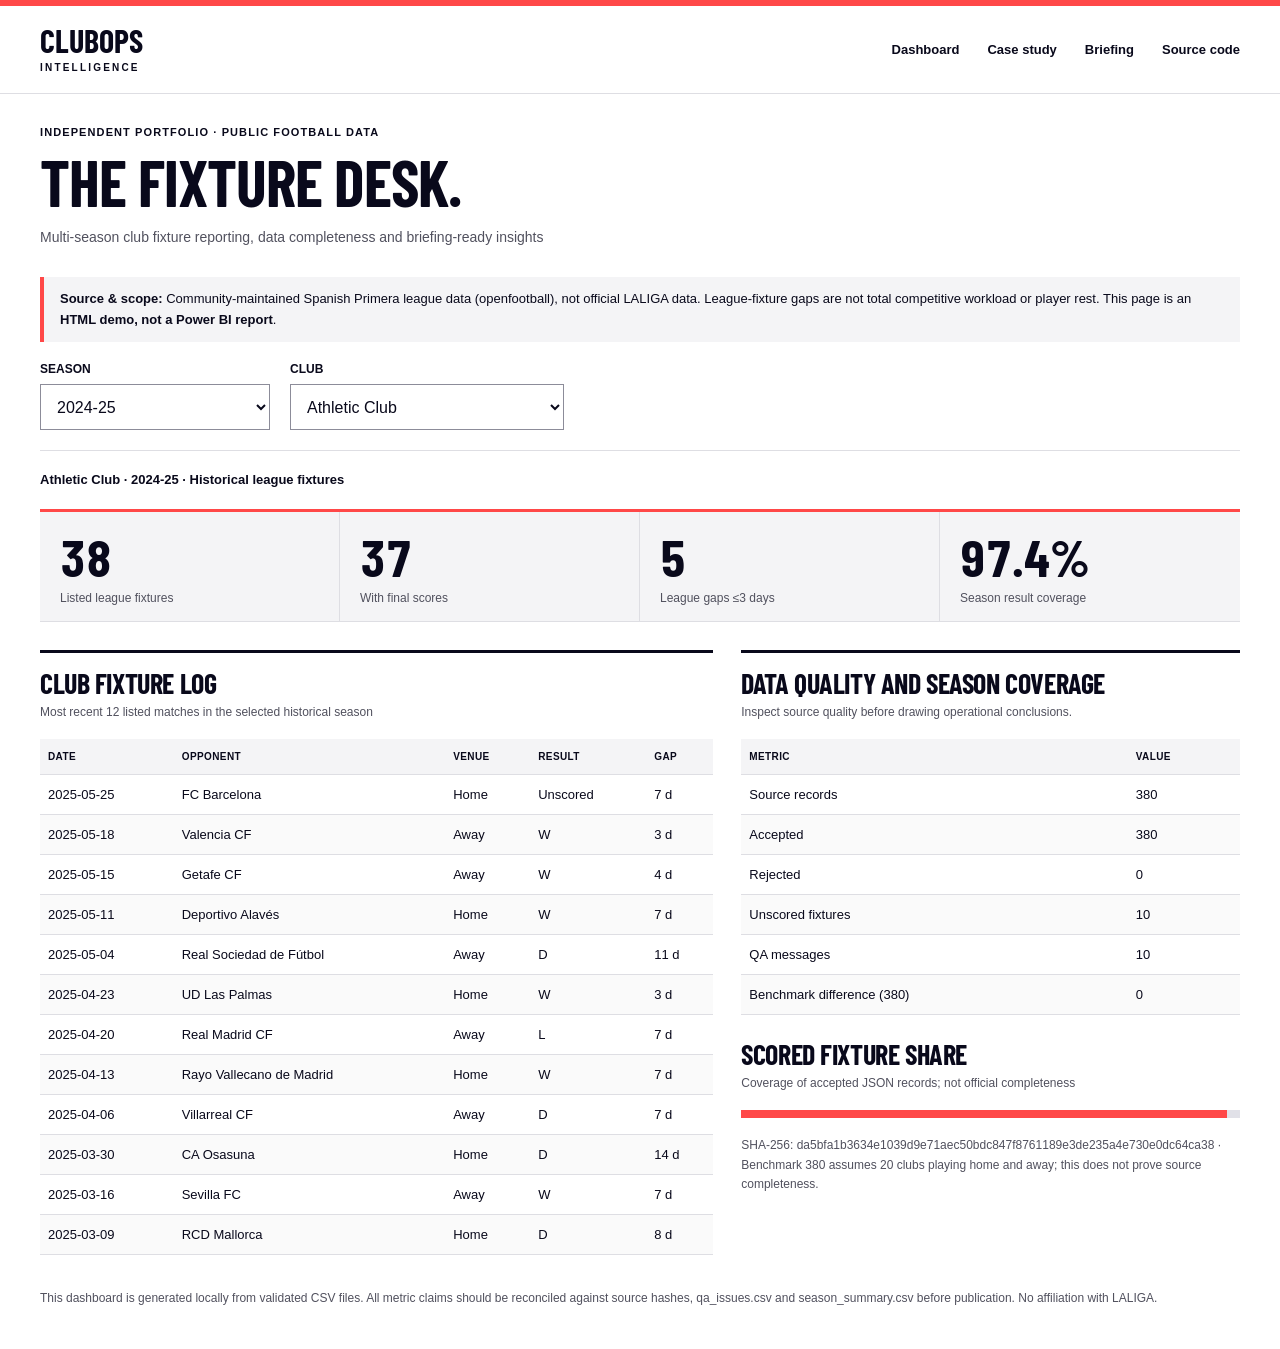
==== commit 406139af: "Refine website with coral matchday typography and unified CSS" ====
--- a/site/dashboard/index.html
+++ b/site/dashboard/index.html
@@ -2,22 +2,7 @@
 <html lang="en"><head><meta charset="utf-8"/><meta name="viewport" content="width=device-width,initial-scale=1"/>
 <link rel="icon" href="data:,">
 <title>ClubOps Intelligence — Fixture dashboard</title>
-<style>
-:root{font-family:Inter,Segoe UI,Arial,sans-serif;color:#1c2d42;background:#f4f7fa}
-*{box-sizing:border-box}body{margin:0}header{background:#11283c;color:white;padding:28px max(24px,calc((100% - 1140px)/2))}
-h1{font-size:30px;letter-spacing:-.04em;margin:5px 0 3px}header p{color:#c7d8e2;font-size:13px;margin:8px 0 0}
-main{max-width:1160px;margin:0 auto;padding:25px 18px 48px}.tag{font-size:11px;letter-spacing:.14em;text-transform:uppercase;color:#62d2cb;font-weight:700}
-.notice{background:#e7f4f6;border-left:4px solid #16878a;border-radius:6px;padding:12px 16px;color:#264e57;font-size:13px;line-height:1.5;margin:0 0 20px}
-.controls{display:flex;gap:12px;flex-wrap:wrap;margin-bottom:20px}.controls label{display:flex;flex-direction:column;gap:6px;color:#52677b;font-size:12px;font-weight:700}
-select{font:inherit;background:white;color:#1c2d42;border:1px solid #cfdbe3;padding:11px 12px;border-radius:8px;min-width:215px}
-.cards{display:grid;grid-template-columns:repeat(4,minmax(0,1fr));gap:14px;margin-bottom:20px}.card{background:white;border:1px solid #e2e9ef;padding:20px;border-radius:12px;box-shadow:0 3px 14px #19374a0d}
-.card .kpi{font-size:32px;font-weight:750;letter-spacing:-.05em;line-height:1.3}.card .label{color:#6d7e8d;font-size:12px;margin-top:4px}
-.grid{display:grid;grid-template-columns:1.3fr 1fr;gap:18px}section{background:white;border:1px solid #e2e9ef;border-radius:12px;padding:20px;overflow:hidden}
-section h2{font-size:17px;margin:0 0 3px}section p{color:#65798b;font-size:12px;margin:0 0 14px;line-height:1.5}
-table{width:100%;border-collapse:collapse;font-size:12px}th{text-align:left;color:#708294;text-transform:uppercase;font-size:10px;letter-spacing:.07em;background:#f4f8fb}th,td{padding:11px 9px;border-bottom:1px solid #ecf0f3}tr:last-child td{border-bottom:0}
-.meter{height:9px;border-radius:9px;background:#e4eff0;overflow:hidden}.bar{height:100%;background:#138b8e}.foot{font-size:12px;color:#6f8290;margin-top:18px;line-height:1.65}
-@media(max-width:750px){.cards{grid-template-columns:repeat(2,minmax(0,1fr))}.grid{grid-template-columns:1fr}h1{font-size:25px}}
-</style><link rel="stylesheet" href="../assets/site.css"></head><body class="dashboard"><a class="skip" href="#main">Skip to content</a><header class="nav"><a class="brand" href="../index.html">CLUBOPS <span>INTELLIGENCE</span></a>
+<link rel="stylesheet" href="../assets/site.css"></head><body class="dashboard"><a class="skip" href="#main">Skip to content</a><header class="nav"><a class="brand" href="../index.html">CLUBOPS <span>INTELLIGENCE</span></a>
 <nav aria-label="Main navigation"><a href="./">Dashboard</a><a href="../case-study.html">Case study</a>
 <a href="../briefing.html">Briefing</a><a href="https://github.com/MRTRauf/clubops-intelligence-public">Source code</a></nav></header>
 <header><div class="tag">Independent portfolio · Public football data</div><h1>The fixture desk.</h1>
--- a/site/assets/site.css
+++ b/site/assets/site.css
@@ -1,10 +1,156 @@
-:root{font-family:Segoe UI,Arial,sans-serif;color:#173b34;background:#f5f3e9;font-synthesis:none;--ink:#173b34;--muted:#53685f;--line:#d6dbce;--orange:#c95327}*{box-sizing:border-box}body{margin:0}a{color:inherit;text-underline-offset:4px}a:hover{text-decoration-thickness:2px}a:focus-visible{outline:3px solid var(--orange);outline-offset:5px}img{max-width:100%;height:auto;display:block}figure{margin:0;min-width:0}p{line-height:1.7}h1,h2{font-family:Georgia,serif;font-weight:400;letter-spacing:-.045em;line-height:1.08}h1{font-size:clamp(42px,4.6vw,70px);margin:24px 0}h1 em{font-weight:400;color:#69806c}h2{font-size:clamp(32px,3.2vw,46px);margin:16px 0 24px}h3{font-size:22px;margin:14px 0}main{max-width:1280px;margin:auto;padding:0 42px}.nav{max-width:1440px;margin:auto;display:flex;justify-content:space-between;align-items:center;padding:25px 42px;border-bottom:1px solid var(--line);gap:24px}.brand{text-decoration:none;font-weight:800;font-size:15px;letter-spacing:.08em}.brand span{font-weight:400;display:block;font-size:10px;letter-spacing:.28em;margin-top:5px}nav{display:flex;gap:25px;flex-wrap:wrap}nav a{text-decoration:none;font-size:14px;font-weight:600}.hero{padding:66px 0 48px;display:grid;grid-template-columns:1fr 1fr;gap:50px;align-items:center}.eyebrow{font-size:11px;letter-spacing:.16em;font-weight:750;color:#596e60}.lede{font-size:19px;max-width:500px;color:var(--muted)}.scope,.quiet,figcaption{font-size:12px;color:var(--muted);line-height:1.6}.actions{display:flex;gap:12px;flex-wrap:wrap;margin:28px 0 16px}.button{display:inline-flex;align-items:center;justify-content:center;min-height:48px;padding:13px 20px;border:1px solid #537264;border-radius:4px;text-decoration:none;font-size:14px;font-weight:600}.primary{background:var(--ink);color:#fff;border-color:var(--ink)}.hero-image{background:#fff;box-shadow:0 20px 50px #183d3420;border:1px solid var(--line);border-radius:10px;overflow:hidden}.hero-image img{width:100%}.hero-image figcaption{padding:12px 18px}.windowbar{background:#e5e9df;font-size:9px;font-weight:700;letter-spacing:.1em;padding:15px;display:flex;gap:6px;align-items:center}.windowbar span{width:7px;height:7px;border-radius:50%;background:#a6b2a5}.windowbar span:last-of-type{margin-right:14px}.stats{display:grid;grid-template-columns:repeat(4,1fr);border-top:1px solid var(--line);border-bottom:1px solid var(--line)}.stats>div{padding:28px 24px;border-right:1px solid var(--line)}.stats>div:first-child{padding-left:0}.stats>div:last-child{border:0}.stats strong{display:block;font-size:46px;font-weight:500;letter-spacing:-.07em}.stats span{font-size:12px;color:var(--muted)}.stats .warning strong{color:var(--orange)}.section{padding:72px 0;border-bottom:1px solid var(--line)}.intro{max-width:800px}.intro>p:not(.eyebrow){max-width:680px;font-size:17px;color:var(--muted)}.split{display:grid;grid-template-columns:1fr 1fr;gap:65px;align-items:center}.split p{color:var(--muted)}.caution{border-left:3px solid var(--orange);padding-left:18px;font-size:14px}.textlink{font-size:14px;font-weight:650}.comparison{background:#e7ebdf;padding:38px;border-radius:8px}.comparison>div{margin:0 0 26px}.comparison span{font-size:13px;font-weight:650}.track{background:#d5ddce;margin-top:10px;height:38px;border-radius:3px}.track>div{background:#306050;color:#fff;text-align:right;padding:9px 15px;height:38px;border-radius:3px;font-weight:700}.quality{display:grid;grid-template-columns:1.5fr 1fr;gap:60px;padding:45px;background:#193e35;color:#fff;border-radius:8px;margin-top:24px}.quality .eyebrow,.quality p{color:#cedbd0}.quality-number{font-size:clamp(55px,6vw,84px);font-weight:400;letter-spacing:-.07em}.quality-number span{font-size:34px}.quality>div:last-child{align-self:center}.quality a{font-size:13px}.section-heading{display:flex;justify-content:space-between;align-items:center;gap:24px}.steps{list-style:none;display:grid;grid-template-columns:repeat(4,1fr);gap:32px;padding:12px 0 0}.steps li>span{font-size:12px;color:var(--orange);font-weight:700}.steps p{font-size:14px;color:var(--muted)}.excel{grid-template-columns:1.2fr 1fr;gap:48px}.excel img{border:1px solid var(--line);border-radius:5px}.excel figcaption{margin-top:12px}.provenance>p{max-width:800px;color:var(--muted)}footer{max-width:1280px;margin:auto;padding:45px 42px 55px;font-size:12px;color:var(--muted)}footer .brand{display:inline-block;margin-bottom:14px;color:var(--ink)}footer p{max-width:760px}.skip{position:absolute;left:16px;top:-100px;background:white;padding:16px;z-index:10}.skip:focus{top:10px}.article{max-width:900px;padding-top:50px;padding-bottom:50px}.article h1{font-size:48px}.article h2{font-size:30px;margin-top:40px}.article p{font-size:16px;overflow-wrap:anywhere}.article code{font-size:12px;background:#e7ebdf;padding:2px 4px}.article>a{font-size:13px}
-@media(max-width:900px){.hero{gap:28px}.nav{padding:22px 26px}main{padding:0 26px}.split,.excel{gap:30px}.stats strong{font-size:38px}.stats>div{padding:23px 15px}.steps{gap:20px}}
-@media(max-width:650px){.nav{align-items:flex-start;flex-direction:column;gap:18px;padding:20px}.nav nav{gap:16px}.nav nav a{font-size:13px}main{padding:0 20px}.hero,.split,.excel,.quality{grid-template-columns:1fr}.hero{padding:34px 0;gap:28px}.hero h1{font-size:44px}.hero-image{max-width:500px}.stats{grid-template-columns:1fr 1fr}.stats>div{padding:20px 16px!important;border-bottom:1px solid var(--line)}.stats>div:nth-child(2){border-right:0}.section{padding:44px 0}.quality{padding:28px;margin-top:16px;gap:14px}.quality h2{font-size:33px}.quality-number{font-size:65px}.section-heading{align-items:flex-start;flex-direction:column}.steps{grid-template-columns:1fr 1fr;gap:20px}.comparison{padding:26px}.excel{gap:28px}footer{padding:35px 20px}.article h1{font-size:36px}.actions .button{width:100%}}
+@font-face{font-family:ClubOps Display;src:url('fonts/BarlowCondensed-Bold.ttf') format('truetype');font-weight:700;font-display:swap}
 
-/* Shared editorial system: paper, ink and a single coral accent. */
-:root{--ink:#201e1c;--muted:#625c55;--line:#cec7bd;--orange:#ab362d;color:var(--ink);background:#f7f3eb;font-family:Arial,Helvetica,sans-serif}
-body{color:var(--ink);background:#f7f3eb}h1,h2{font-family:Arial,Helvetica,sans-serif;font-weight:800;letter-spacing:-.065em}h1{line-height:.98}h1 em{color:var(--orange);font-family:Georgia,serif;font-weight:400}h2{line-height:1.05}.nav{border-top:8px solid #ed7264;border-bottom:1px solid var(--ink);max-width:1440px}.brand{letter-spacing:-.03em;font-size:19px}.brand span{letter-spacing:.22em}.nav nav a{padding:12px 0;min-height:44px}.eyebrow{color:var(--orange);letter-spacing:.12em}.hero{padding-top:64px;align-items:start}.hero h1{font-size:clamp(44px,5.4vw,78px)}.hero-image{box-shadow:none;border-radius:0;border:1px solid var(--ink);margin-top:24px}.windowbar{background:#201e1c;color:#fff;border-radius:0}.windowbar span{display:none}.hero-image figcaption{border-top:1px solid var(--line)}.button{border-radius:0;border-color:var(--ink);font-weight:700}.primary{background:var(--ink)}.button:hover{background:#ed7264;color:#201e1c}.stats strong{font-weight:800}.stats>div{border-color:var(--line)}.comparison{border-radius:0;background:#ebe4d9;border-top:4px solid #ed7264}.track{background:#d4cdc3;border-radius:0}.track>div{background:#201e1c;border-radius:0}.quality{border-radius:0;background:#201e1c;color:#f7f3eb;border-top:6px solid #ed7264}.quality .eyebrow{color:#ffb6aa}.quality p{color:#e5ddd2}.quality-number{font-weight:800}.excel img{border-radius:0}.steps{border-top:1px solid var(--line)}.steps li>span{font-size:28px;letter-spacing:-.06em}.article{max-width:960px}.article h1{max-width:800px;font-size:clamp(36px,5vw,64px)}.article h2{border-top:1px solid var(--line);padding-top:24px}.article li{line-height:1.75;margin-bottom:8px;overflow-wrap:anywhere}.article code{background:#e9e2d8;overflow-wrap:anywhere}.article ul{padding-left:22px}.article p{max-width:75ch}footer{border-top:1px solid var(--line)}a:focus-visible,select:focus-visible{outline:3px solid #ab362d;outline-offset:4px}
-.dashboard header:not(.nav){background:#f7f3eb;color:var(--ink);max-width:1280px;margin:auto;padding:42px 42px 24px}.dashboard header p{color:var(--muted);font-size:15px}.dashboard header h1{font-size:clamp(42px,5vw,68px);margin:16px 0}.dashboard .tag{color:var(--orange)}.dashboard main{max-width:1280px;padding:0 42px 48px}.dashboard .notice{background:#ebe4d9;color:var(--ink);border-left:4px solid #ab362d;border-radius:0}.dashboard .controls{padding:24px 0;margin:0;border-bottom:1px solid var(--ink);gap:24px}.dashboard .controls label{color:var(--ink);font-size:13px}.dashboard select{border:1px solid #625c55;border-radius:0;color:var(--ink);background:#fffdf8;min-height:48px;font-size:16px}.dashboard #selection{font-size:14px;color:var(--muted);margin:20px 0}.dashboard .cards{gap:0;border-top:1px solid var(--ink);border-bottom:1px solid var(--ink);margin-bottom:30px}.dashboard .card{border:0;border-right:1px solid var(--line);border-radius:0;box-shadow:none;background:transparent;padding:24px}.dashboard .card:last-child{border-right:0}.dashboard .card .kpi{font-size:48px;font-weight:800}.dashboard .card .label{color:var(--muted);font-size:13px}.dashboard section{border:0;border-top:4px solid #201e1c;border-radius:0;background:transparent;padding:20px 0;overflow-x:auto}.dashboard section h2{font-size:24px}.dashboard section p,.dashboard .foot{color:var(--muted);font-size:13px}.dashboard .foot{overflow-wrap:anywhere}.dashboard th{background:#e9e2d8;color:#49433d}.dashboard td,.dashboard th{border-bottom:1px solid var(--line);font-size:12px;padding:12px 8px}.dashboard .meter{border-radius:0;background:#ddd5c9}.dashboard .bar{background:#ab362d}.dashboard .nav{background:transparent;color:var(--ink)}
-@media(max-width:750px){.dashboard .nav{padding:20px}.dashboard header:not(.nav){padding:28px 20px 20px}.dashboard main{padding:0 20px 32px}.dashboard .controls label,.dashboard select{width:100%;min-width:0}.dashboard .controls{gap:16px}.dashboard .card{padding:16px 10px}.dashboard .card .kpi{font-size:36px}.dashboard .cards{grid-template-columns:repeat(2,minmax(0,1fr))}.dashboard .card:nth-child(2){border-right:0}.dashboard .card:nth-child(-n+2){border-bottom:1px solid var(--line)}.dashboard .grid{grid-template-columns:1fr}.dashboard td,.dashboard th{padding:10px 5px}}
-@media(prefers-reduced-motion:reduce){*{scroll-behavior:auto!important}}
+:root{--ink:#09091b;--muted:#51515e;--line:#dedee3;--coral:#ff4848;--panel:#f4f4f6;--display:'ClubOps Display','Arial Narrow',sans-serif;font-family:Arial,Helvetica,sans-serif;color:var(--ink);background:#fff;font-synthesis:none}
+
+*{box-sizing:border-box}
+body{margin:0}
+a{color:inherit;text-underline-offset:4px}
+a:hover{text-decoration-thickness:2px}
+a:focus-visible,select:focus-visible{outline:3px solid var(--ink);outline-offset:4px}
+img{max-width:100%;height:auto;display:block}
+figure{margin:0;min-width:0}
+p{line-height:1.65}
+h1,h2,h3{font-family:var(--display);font-weight:700;text-transform:uppercase;line-height:1;letter-spacing:-.015em}
+h1{font-size:clamp(48px,5.8vw,84px);margin:22px 0}
+h1 em{font:inherit;color:var(--coral)}
+h2{font-size:clamp(32px,3.3vw,46px);margin:12px 0 22px}
+h3{font-size:26px;margin:14px 0}
+main{max-width:1280px;margin:auto;padding:0 40px}
+.nav{display:flex;justify-content:space-between;align-items:center;gap:24px;max-width:1440px;margin:auto;padding:20px 40px;border-top:6px solid var(--coral);border-bottom:1px solid var(--line)}
+.brand{font-family:var(--display);font-size:32px;line-height:.9;text-decoration:none}
+.brand span{display:block;font:700 10px Arial,sans-serif;letter-spacing:.22em;margin-top:7px}
+nav{display:flex;gap:28px;flex-wrap:wrap}
+nav a{display:inline-flex;align-items:center;min-height:44px;font-size:13px;font-weight:700;text-decoration:none}
+.hero{display:grid;grid-template-columns:1fr 1fr;gap:48px;align-items:center;padding:48px 0}
+.eyebrow,.tag{font-size:11px;font-weight:700;letter-spacing:.1em;text-transform:uppercase}
+.eyebrow{display:flex;align-items:center;gap:10px}
+.eyebrow:before{content:'';width:24px;height:4px;background:var(--coral);flex-shrink:0}
+.lede{font-size:18px;max-width:480px;color:var(--muted)}
+.scope,.quiet,figcaption{font-size:12px;color:var(--muted);line-height:1.6}
+.actions{display:flex;gap:12px;flex-wrap:wrap;margin:24px 0 14px}
+.button{display:inline-flex;justify-content:center;align-items:center;min-height:46px;padding:12px 20px;border:1px solid var(--ink);text-decoration:none;font-size:13px;font-weight:700}
+.primary{background:var(--coral);color:var(--ink);border-color:var(--coral)}
+.button:hover{background:var(--ink);color:white}
+.hero-image{border:1px solid var(--line);background:var(--panel);overflow:hidden}
+.hero-image img{width:100%}
+.hero-image figcaption{padding:10px 16px;border-top:1px solid var(--line)}
+.windowbar{background:var(--ink);color:white;padding:12px 16px;font-size:10px;font-weight:700;letter-spacing:.08em}
+.windowbar span{display:none}
+.stats{display:grid;grid-template-columns:repeat(4,1fr);background:var(--panel);border-top:3px solid var(--coral);border-bottom:1px solid var(--line)}
+.stats>div{padding:20px 24px;border-right:1px solid var(--line)}
+.stats>div:last-child{border-right:0}
+.stats strong{display:block;font-family:var(--display);font-size:54px;line-height:1}
+.stats span{display:block;font-size:12px;margin-top:8px;color:var(--muted)}
+.stats .warning strong{color:var(--ink)}
+.section{padding:52px 0;border-bottom:1px solid var(--line)}
+.intro{max-width:850px}
+.intro>p:not(.eyebrow){max-width:700px;font-size:17px;color:var(--muted)}
+.split{display:grid;grid-template-columns:1fr 1fr;gap:64px;align-items:center}
+.split p{color:var(--muted)}
+.caution{border-left:3px solid var(--coral);padding-left:16px;font-size:14px}
+.textlink{font-size:14px;font-weight:700}
+.comparison{padding:30px;background:var(--panel);border-top:3px solid var(--coral)}
+.comparison>div{margin-bottom:22px}
+.comparison span{font-size:13px;font-weight:700}
+.track{background:#e0e0e6;margin-top:10px;height:36px}
+.track>div{background:var(--ink);color:#fff;text-align:right;padding:8px 14px;height:36px;font-weight:700}
+.quality{display:grid;grid-template-columns:1.5fr 1fr;gap:50px;background:var(--ink);color:white;padding:36px;margin-top:28px;border-top:4px solid var(--coral)}
+.quality p{color:#dedee6}
+.quality-number{font-family:var(--display);font-size:88px;line-height:1;color:var(--coral)}
+.quality-number span{font-size:40px}
+.quality>div:last-child{align-self:center}
+.quality a{font-size:13px}
+.section-heading{display:flex;justify-content:space-between;align-items:center;gap:24px}
+.steps{list-style:none;display:grid;grid-template-columns:repeat(4,1fr);gap:28px;padding:24px 0 0;border-top:1px solid var(--line)}
+.steps li>span{font-family:var(--display);font-size:30px;color:var(--muted)}
+.steps p{font-size:14px;color:var(--muted)}
+.excel{grid-template-columns:1.2fr 1fr;gap:44px}
+.excel img{border:1px solid var(--line)}
+.excel figcaption{margin-top:12px}
+.provenance>p{max-width:800px;color:var(--muted)}
+footer{max-width:1280px;margin:auto;padding:36px 40px 48px;font-size:12px;color:var(--muted);border-top:1px solid var(--line)}
+footer .brand{display:inline-block;margin-bottom:12px;color:var(--ink);font-size:24px}
+footer p{max-width:760px}
+.skip{position:absolute;left:16px;top:-100px;background:white;padding:16px;z-index:10}
+.skip:focus{top:10px}
+.article{max-width:960px;padding-top:40px;padding-bottom:48px}
+.article h1{font-size:clamp(44px,5vw,68px);max-width:800px}
+.article h2{font-size:32px;margin-top:32px;padding-top:22px;border-top:3px solid var(--ink)}
+.article p{font-size:16px;max-width:75ch;overflow-wrap:anywhere}
+.article ul{padding-left:22px}
+.article li{line-height:1.7;margin-bottom:8px;overflow-wrap:anywhere}
+.article code{font-size:12px;background:var(--panel);padding:2px 4px}
+.article>a{font-size:13px}
+
+/* Dashboard uses the same typography and spacing, without embedded legacy CSS. */
+.dashboard header:not(.nav){max-width:1280px;margin:auto;padding:32px 40px 20px}
+.dashboard header h1{font-size:clamp(46px,5vw,68px);margin:12px 0}
+.dashboard header p{color:var(--muted);font-size:14px;margin:8px 0}
+.dashboard main{padding-bottom:40px}
+.notice{background:var(--panel);border-left:4px solid var(--coral);padding:12px 16px;font-size:13px;line-height:1.6}
+.controls{display:flex;gap:20px;flex-wrap:wrap;padding:20px 0;border-bottom:1px solid var(--line)}
+.controls label{display:flex;flex-direction:column;gap:8px;font-size:12px;font-weight:700;text-transform:uppercase}
+select{font:400 16px Arial,sans-serif;color:var(--ink);background:white;border:1px solid #8c8c99;min-width:230px;min-height:46px;padding:10px 36px 10px 12px;border-radius:0}
+#selection{font-size:13px;font-weight:700;margin:18px 0}
+.cards{display:grid;grid-template-columns:repeat(4,minmax(0,1fr));background:var(--panel);border-top:3px solid var(--coral);border-bottom:1px solid var(--line);margin-bottom:28px}
+.card{padding:16px 20px;border-right:1px solid var(--line)}
+.card:last-child{border-right:0}
+.kpi{font-family:var(--display);font-size:52px;line-height:1.1;font-variant-numeric:tabular-nums}
+.label{font-size:12px;color:var(--muted);margin-top:6px}
+.grid{display:grid;grid-template-columns:1.35fr 1fr;gap:28px}
+.dashboard section{min-width:0;border-top:3px solid var(--ink);padding:16px 0;overflow-x:auto}
+.dashboard section h2{font-size:28px;margin:0 0 6px}
+.dashboard section p{color:var(--muted);font-size:12px;margin:0 0 16px}
+table{width:100%;border-collapse:collapse;font-size:13px}
+th{text-align:left;text-transform:uppercase;font-size:10px;letter-spacing:.04em;background:var(--panel)}
+th,td{padding:12px 8px;border-bottom:1px solid var(--line)}
+tbody tr:nth-child(even){background:#fafafa}
+.meter{height:8px;background:#e1e1e8;overflow:hidden}
+.bar{height:100%;background:var(--coral)}
+.foot{font-size:12px;color:var(--muted);margin-top:18px;line-height:1.65;overflow-wrap:anywhere}
+
+@media(max-width:900px){main{padding:0 24px}
+.nav{padding:18px 24px}
+.hero{gap:28px}
+.split,.excel{gap:30px}
+.steps{gap:20px}
+.dashboard header:not(.nav){padding:28px 24px 18px}
+.grid{gap:20px}
+}
+
+@media(max-width:650px){main{padding:0 18px}
+.nav{padding:16px 18px;align-items:flex-start;flex-direction:column;gap:10px}
+.nav nav{gap:20px;width:100%}
+.nav nav a{font-size:12px}
+.brand{font-size:30px}
+.hero,.split,.excel,.quality{grid-template-columns:1fr}
+.hero{padding:28px 0;gap:22px}
+.hero h1{font-size:52px}
+.hero-image{max-width:500px}
+.stats{grid-template-columns:1fr 1fr}
+.stats>div{padding:16px;border-bottom:1px solid var(--line)}
+.stats>div:nth-child(2){border-right:0}
+.stats>div:nth-child(n+3){border-bottom:0}
+.stats strong{font-size:46px}
+.section{padding:36px 0}
+.quality{padding:24px;margin-top:24px;gap:12px}
+.quality-number{font-size:72px}
+.section-heading{align-items:flex-start;flex-direction:column;gap:6px}
+.steps{grid-template-columns:1fr 1fr}
+.comparison{padding:24px}
+.actions .button{width:100%}
+.article{padding-top:28px}
+.article h1{font-size:44px}
+.dashboard header:not(.nav){padding:24px 18px 16px}
+.dashboard header h1{font-size:50px}
+.controls{gap:16px}
+.controls label,select{width:100%;min-width:0}
+.cards{grid-template-columns:repeat(2,minmax(0,1fr))}
+.card{padding:14px 12px}
+.card:nth-child(2){border-right:0}
+.card:nth-child(-n+2){border-bottom:1px solid var(--line)}
+.kpi{font-size:44px}
+.grid{grid-template-columns:1fr;gap:16px}
+th,td{padding:10px 5px;font-size:12px}
+footer{padding:28px 18px 36px}
+}
